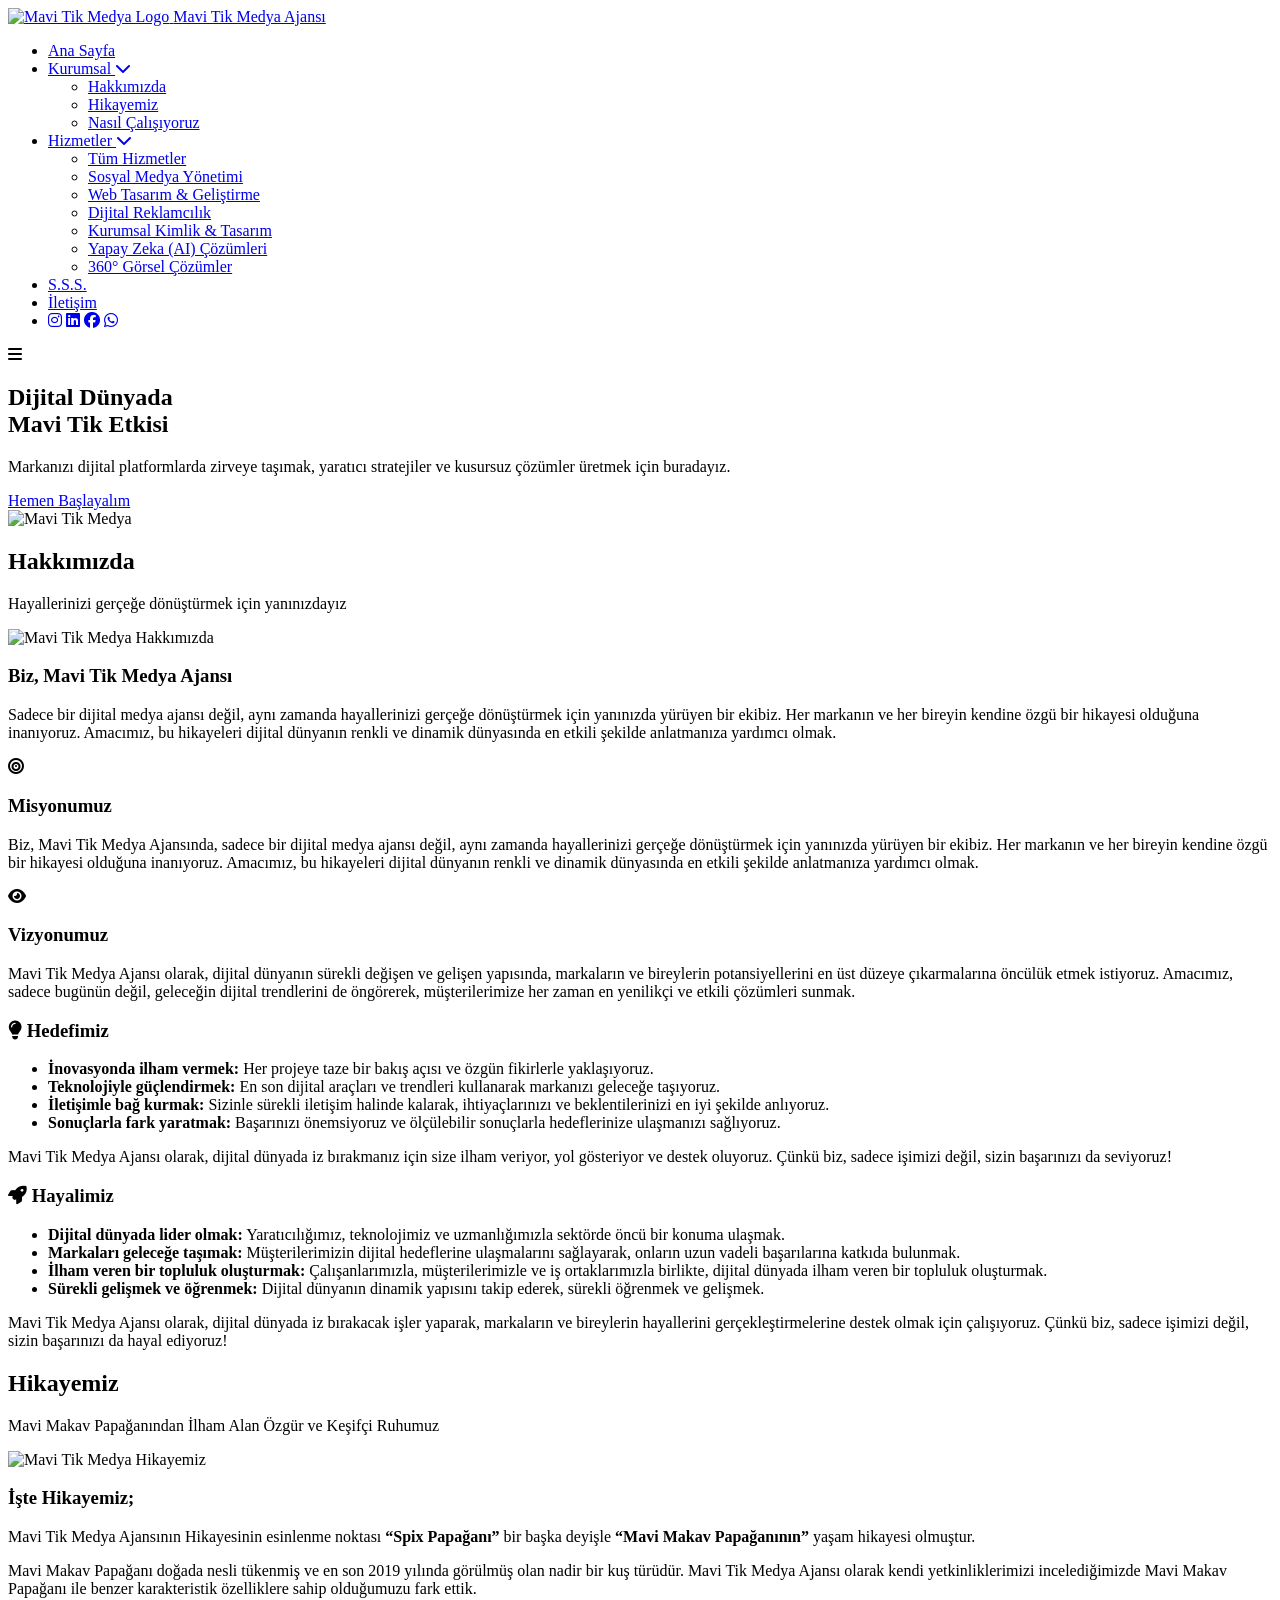
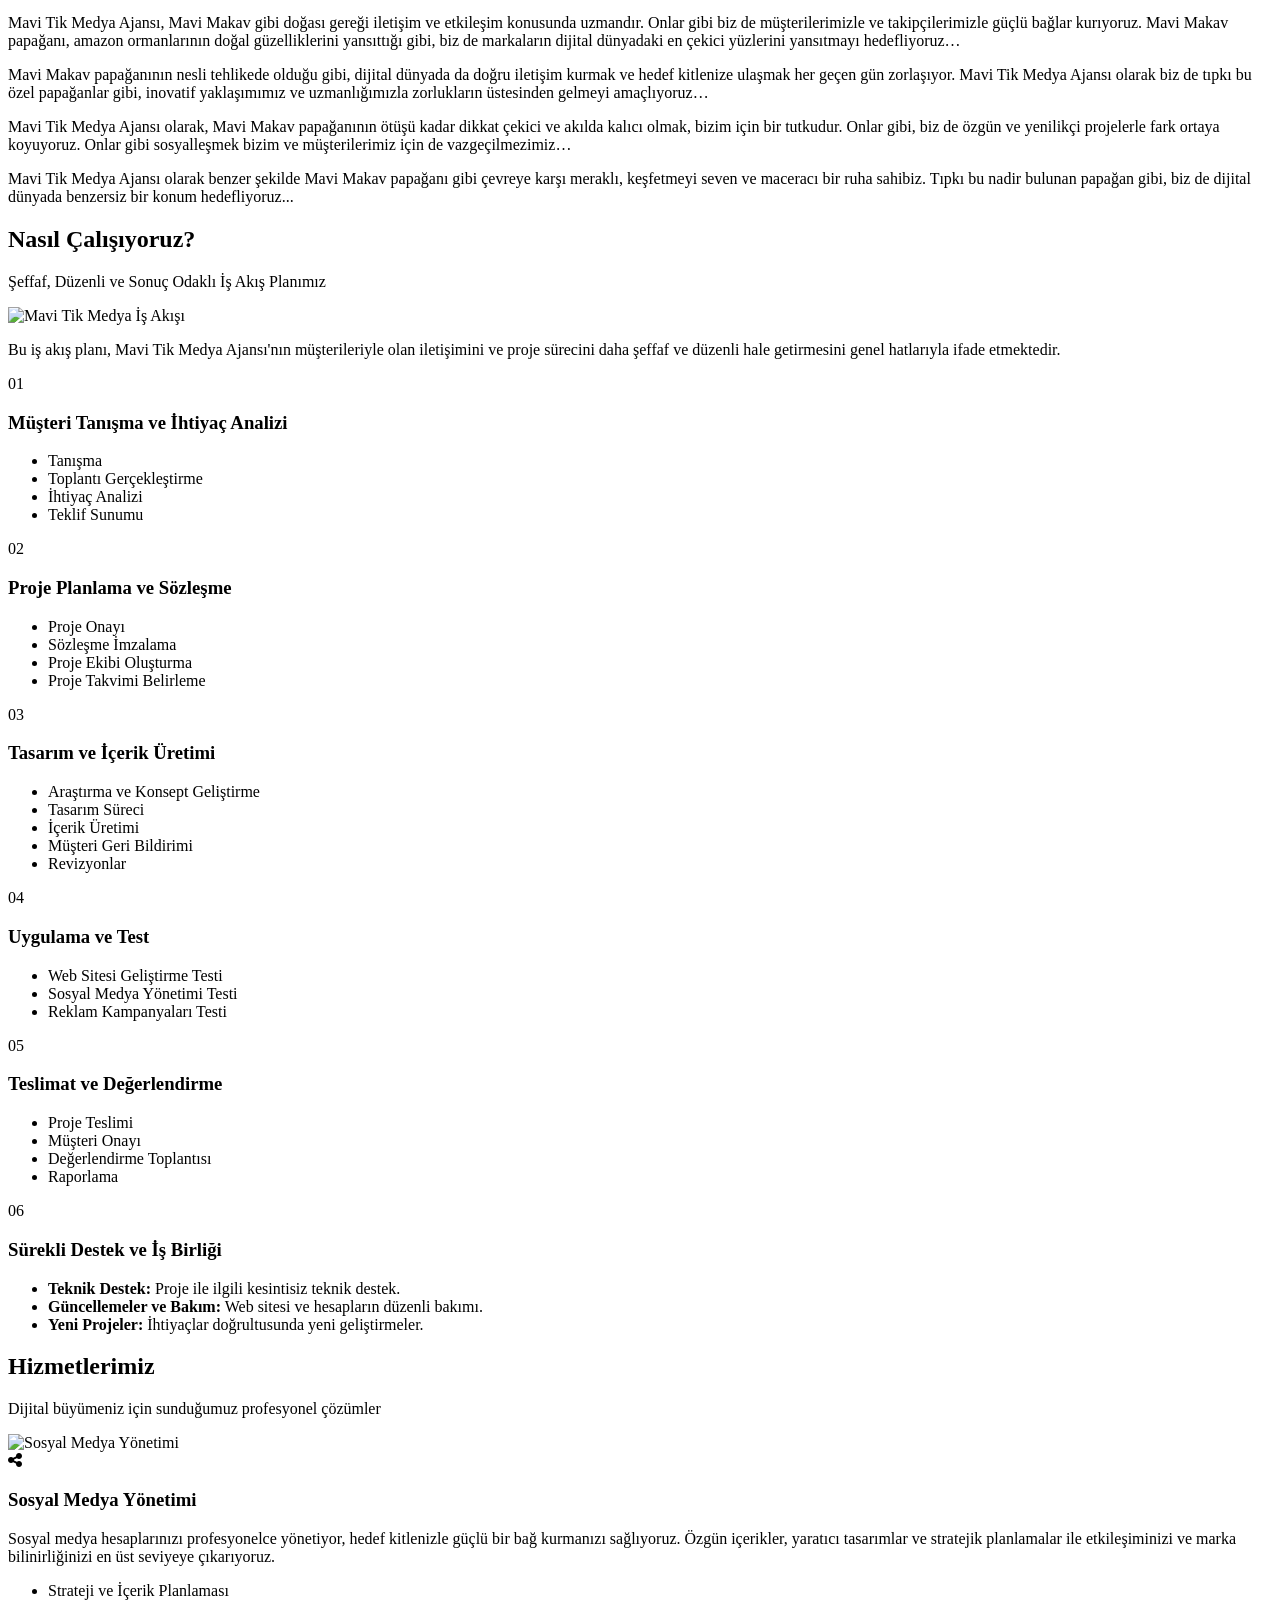
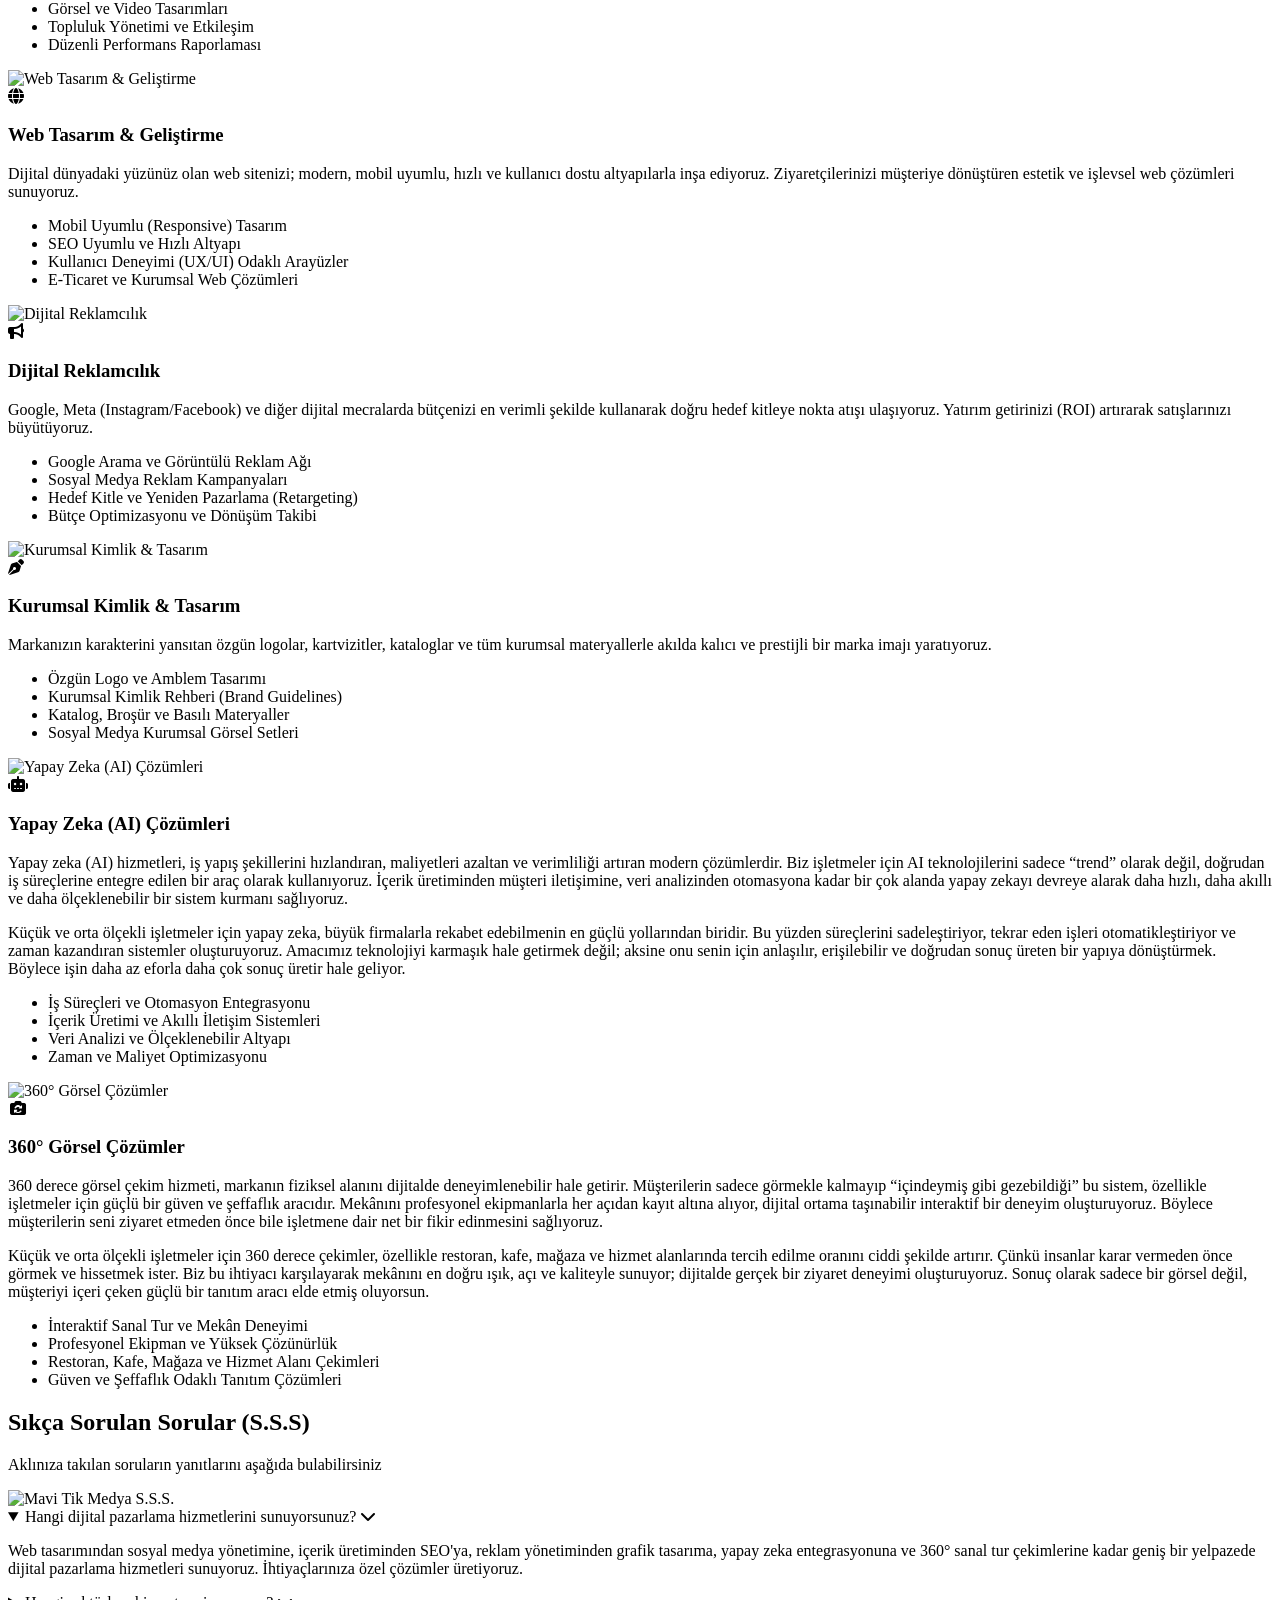
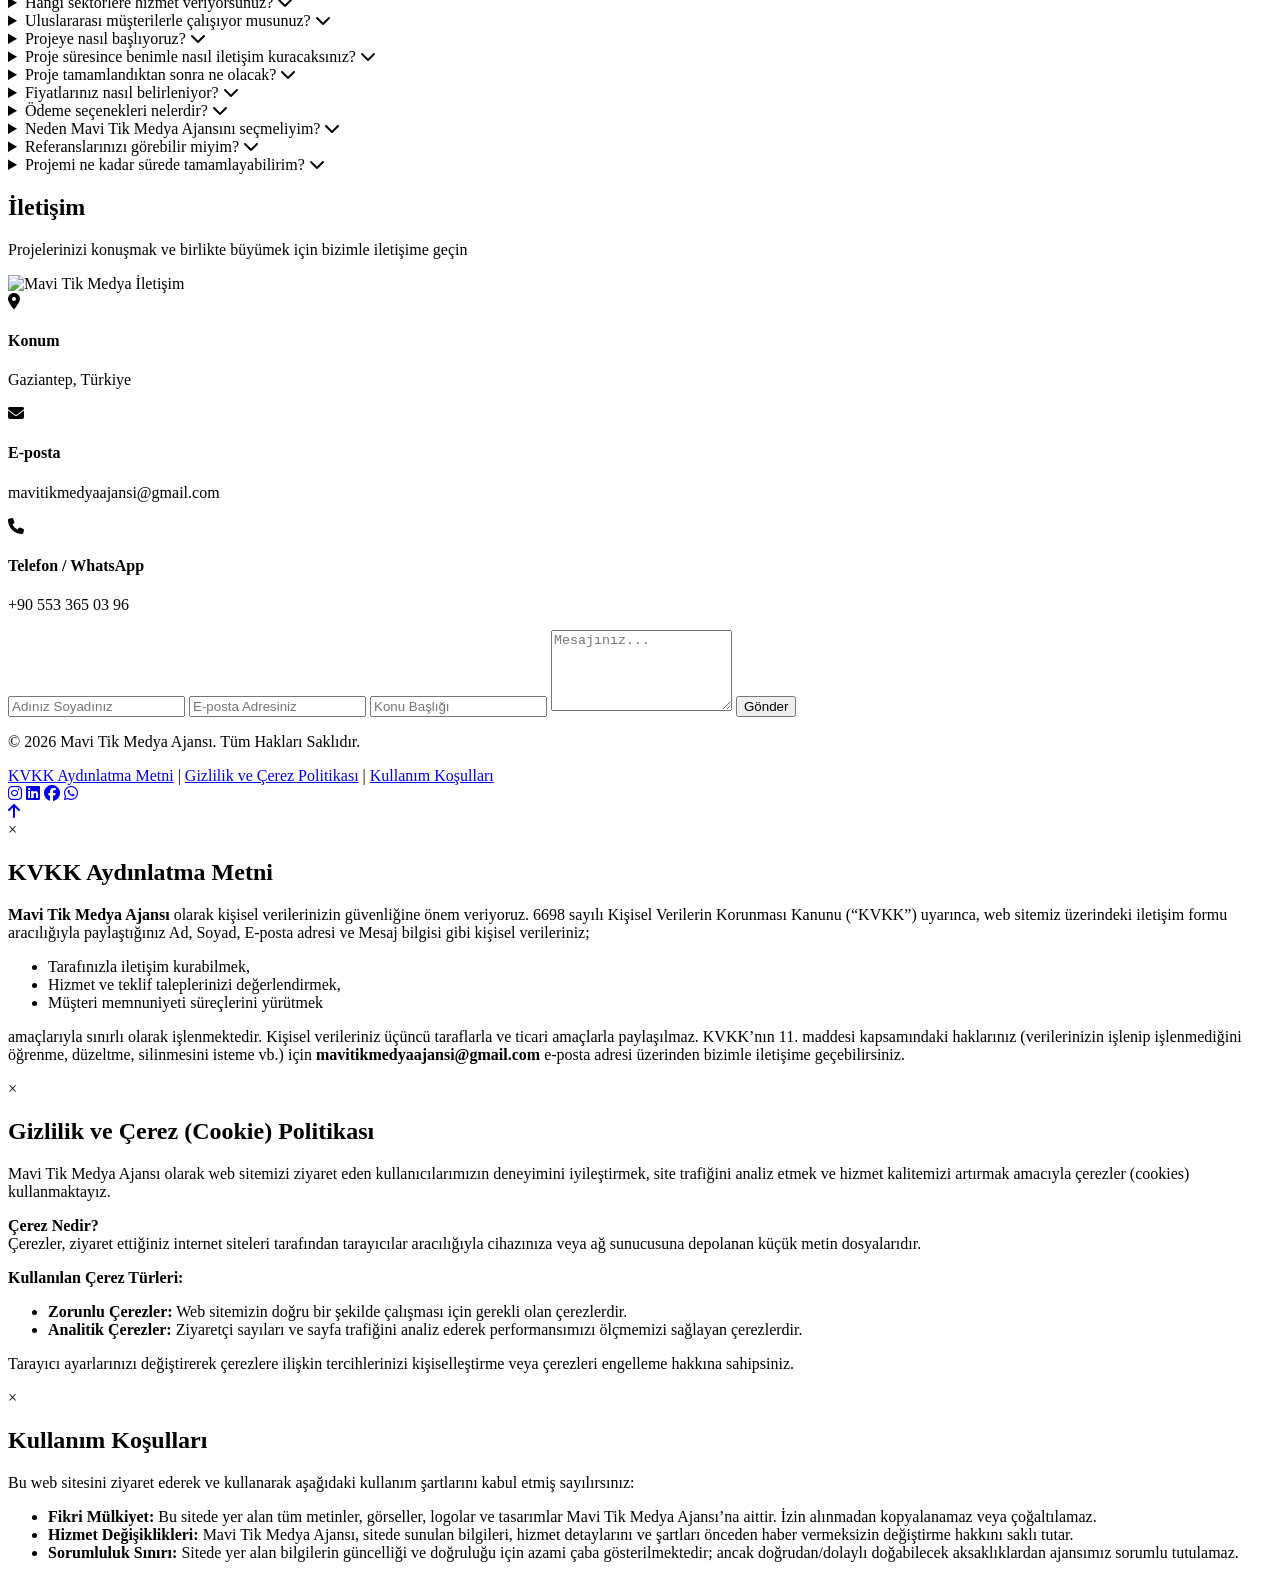
==== index.html @ 7e453a12 "Add files via upload" ====
<!DOCTYPE html>
<html lang="tr">
<head>
    <meta charset="UTF-8">
    <meta name="viewport" content="width=device-width, initial-scale=1.0">
    <title>Mavi Tik Medya | Dijital Medya Ajansı</title>
    <!-- Google Fonts -->
    <link href="https://fonts.googleapis.com/css2?family=Poppins:wght@300;400;500;600;700&display=swap" rel="stylesheet">
    <!-- FontAwesome Simgeleri -->
    <link rel="stylesheet" href="https://cdnjs.cloudflare.com/ajax/libs/font-awesome/6.4.0/css/all.min.css">
    <!-- CSS Dosyası -->
    <link rel="stylesheet" href="assets/css/style.css">
</head>
<body>

    <!-- Header / Navigasyon -->
    <header>
        <div class="container nav-container">
            <a href="#" class="logo">
                <img src="assets/images/logo.png" alt="Mavi Tik Medya Logo">
                <span class="logo-text">Mavi Tik Medya Ajansı</span>
            </a>
            <nav>
                <ul class="nav-links">
                    <li><a href="#anasayfa">Ana Sayfa</a></li>
                    
                    <!-- Kurumsal Açılır Menü (Dropdown) -->
                    <li class="dropdown">
                        <a href="#hakkimizda" class="dropdown-btn">Kurumsal <i class="fa-solid fa-chevron-down"></i></a>
                        <ul class="dropdown-menu">
                            <li><a href="#hakkimizda">Hakkımızda</a></li>
                            <li><a href="#hikayemiz">Hikayemiz</a></li>
                            <li><a href="#nasil-calisiyoruz">Nasıl Çalışıyoruz</a></li>
                        </ul>
                    </li>

                    <!-- Hizmetler Açılır Menü (Dropdown) -->
                    <li class="dropdown">
                        <a href="#hizmetler" class="dropdown-btn">Hizmetler <i class="fa-solid fa-chevron-down"></i></a>
                        <ul class="dropdown-menu">
                            <li><a href="#hizmetler">Tüm Hizmetler</a></li>
                            <li><a href="#sosyal-medya">Sosyal Medya Yönetimi</a></li>
                            <li><a href="#web-tasarim">Web Tasarım & Geliştirme</a></li>
                            <li><a href="#dijital-reklam">Dijital Reklamcılık</a></li>
                            <li><a href="#kurumsal-kimlik">Kurumsal Kimlik & Tasarım</a></li>
                            <li><a href="#yapay-zeka">Yapay Zeka (AI) Çözümleri</a></li>
                            <li><a href="#360-gorsel">360° Görsel Çözümler</a></li>
                        </ul>
                    </li>

                    <li><a href="#sss">S.S.S.</a></li>
                    <li><a href="#iletisim" class="btn-primary">İletişim</a></li>

                    <!-- Header Sosyal Medya İkonları -->
                    <li class="header-social-item">
                        <div class="header-social-links">
                            <a href="https://www.instagram.com/mavitikmedyaajansi/" target="_blank" rel="noopener noreferrer" aria-label="Instagram"><i class="fa-brands fa-instagram"></i></a>
                            <a href="https://www.instagram.com/mavitikmedyaajansi/" target="_blank" rel="noopener noreferrer" aria-label="LinkedIn"><i class="fa-brands fa-linkedin"></i></a>
                            <a href="https://www.instagram.com/mavitikmedyaajansi/" target="_blank" rel="noopener noreferrer" aria-label="Facebook"><i class="fa-brands fa-facebook"></i></a>
                            <a href="https://wa.me/905533650396" target="_blank" rel="noopener noreferrer" aria-label="WhatsApp"><i class="fa-brands fa-whatsapp"></i></a>
                        </div>
                    </li>
                </ul>
            </nav>
            <div class="menu-toggle">
                <i class="fa-solid fa-bars"></i>
            </div>
        </div>
    </header>

    <!-- Hero / Ana Bölüm -->
    <section id="anasayfa" class="hero">
        <div class="container hero-content">
            <div class="hero-text">
                <h1>Dijital Dünyada <br><span>Mavi Tik</span> Etkisi</h1>
                <p>Markanızı dijital platformlarda zirveye taşımak, yaratıcı stratejiler ve kusursuz çözümler üretmek için buradayız.</p>
                <a href="#iletisim" class="btn-primary">Hemen Başlayalım</a>
            </div>
            <div class="hero-image">
                <img src="assets/images/ana.png" alt="Mavi Tik Medya">
            </div>
        </div>
    </section>

    <!-- KURUMSAL: 1. HAKKIMIZDA -->
    <section id="hakkimizda" class="section-padding">
        <div class="container">
            <div class="section-title">
                <h2>Hakkımızda</h2>
                <p>Hayallerinizi gerçeğe dönüştürmek için yanınızdayız</p>
            </div>
            
            <div class="about-hero">
                <div class="about-hero-img">
                    <img src="assets/images/hakkimiz.png" alt="Mavi Tik Medya Hakkımızda">
                </div>
                <div class="about-hero-text">
                    <h3>Biz, Mavi Tik Medya Ajansı</h3>
                    <p>Sadece bir dijital medya ajansı değil, aynı zamanda hayallerinizi gerçeğe dönüştürmek için yanınızda yürüyen bir ekibiz. Her markanın ve her bireyin kendine özgü bir hikayesi olduğuna inanıyoruz. Amacımız, bu hikayeleri dijital dünyanın renkli ve dinamik dünyasında en etkili şekilde anlatmanıza yardımcı olmak.</p>
                </div>
            </div>

            <!-- Misyon & Vizyon -->
            <div class="grid-2-col margin-top-40">
                <div class="info-card">
                    <div class="icon-box"><i class="fa-solid fa-bullseye"></i></div>
                    <h3>Misyonumuz</h3>
                    <p>Biz, Mavi Tik Medya Ajansında, sadece bir dijital medya ajansı değil, aynı zamanda hayallerinizi gerçeğe dönüştürmek için yanınızda yürüyen bir ekibiz. Her markanın ve her bireyin kendine özgü bir hikayesi olduğuna inanıyoruz. Amacımız, bu hikayeleri dijital dünyanın renkli ve dinamik dünyasında en etkili şekilde anlatmanıza yardımcı olmak.</p>
                </div>
                <div class="info-card">
                    <div class="icon-box"><i class="fa-solid fa-eye"></i></div>
                    <h3>Vizyonumuz</h3>
                    <p>Mavi Tik Medya Ajansı olarak, dijital dünyanın sürekli değişen ve gelişen yapısında, markaların ve bireylerin potansiyellerini en üst düzeye çıkarmalarına öncülük etmek istiyoruz. Amacımız, sadece bugünün değil, geleceğin dijital trendlerini de öngörerek, müşterilerimize her zaman en yenilikçi ve etkili çözümleri sunmak.</p>
                </div>
            </div>

            <!-- Hedefimiz & Hayalimiz -->
            <div class="grid-2-col margin-top-30">
                <div class="list-card">
                    <h3><i class="fa-solid fa-lightbulb"></i> Hedefimiz</h3>
                    <ul>
                        <li><strong>İnovasyonda ilham vermek:</strong> Her projeye taze bir bakış açısı ve özgün fikirlerle yaklaşıyoruz.</li>
                        <li><strong>Teknolojiyle güçlendirmek:</strong> En son dijital araçları ve trendleri kullanarak markanızı geleceğe taşıyoruz.</li>
                        <li><strong>İletişimle bağ kurmak:</strong> Sizinle sürekli iletişim halinde kalarak, ihtiyaçlarınızı ve beklentilerinizi en iyi şekilde anlıyoruz.</li>
                        <li><strong>Sonuçlarla fark yaratmak:</strong> Başarınızı önemsiyoruz ve ölçülebilir sonuçlarla hedeflerinize ulaşmanızı sağlıyoruz.</li>
                    </ul>
                    <p class="card-footer-text">Mavi Tik Medya Ajansı olarak, dijital dünyada iz bırakmanız için size ilham veriyor, yol gösteriyor ve destek oluyoruz. Çünkü biz, sadece işimizi değil, sizin başarınızı da seviyoruz!</p>
                </div>

                <div class="list-card">
                    <h3><i class="fa-solid fa-rocket"></i> Hayalimiz</h3>
                    <ul>
                        <li><strong>Dijital dünyada lider olmak:</strong> Yaratıcılığımız, teknolojimiz ve uzmanlığımızla sektörde öncü bir konuma ulaşmak.</li>
                        <li><strong>Markaları geleceğe taşımak:</strong> Müşterilerimizin dijital hedeflerine ulaşmalarını sağlayarak, onların uzun vadeli başarılarına katkıda bulunmak.</li>
                        <li><strong>İlham veren bir topluluk oluşturmak:</strong> Çalışanlarımızla, müşterilerimizle ve iş ortaklarımızla birlikte, dijital dünyada ilham veren bir topluluk oluşturmak.</li>
                        <li><strong>Sürekli gelişmek ve öğrenmek:</strong> Dijital dünyanın dinamik yapısını takip ederek, sürekli öğrenmek ve gelişmek.</li>
                    </ul>
                    <p class="card-footer-text">Mavi Tik Medya Ajansı olarak, dijital dünyada iz bırakacak işler yaparak, markaların ve bireylerin hayallerini gerçekleştirmelerine destek olmak için çalışıyoruz. Çünkü biz, sadece işimizi değil, sizin başarınızı da hayal ediyoruz!</p>
                </div>
            </div>
        </div>
    </section>

    <!-- KURUMSAL: 2. HİKAYEMİZ -->
    <section id="hikayemiz" class="section-padding bg-light">
        <div class="container">
            <div class="section-title">
                <h2>Hikayemiz</h2>
                <p>Mavi Makav Papağanından İlham Alan Özgür ve Keşifçi Ruhumuz</p>
            </div>
            
            <div class="story-wrapper">
                <div class="story-image">
                    <img src="assets/images/hikayemiz.png" alt="Mavi Tik Medya Hikayemiz">
                </div>
                <div class="story-content">
                    <h3>İşte Hikayemiz;</h3>
                    <p>Mavi Tik Medya Ajansının Hikayesinin esinlenme noktası <strong>“Spix Papağanı”</strong> bir başka deyişle <strong>“Mavi Makav Papağanının”</strong> yaşam hikayesi olmuştur.</p>
                    <p>Mavi Makav Papağanı doğada nesli tükenmiş ve en son 2019 yılında görülmüş olan nadir bir kuş türüdür. Mavi Tik Medya Ajansı olarak kendi yetkinliklerimizi incelediğimizde Mavi Makav Papağanı ile benzer karakteristik özelliklere sahip olduğumuzu fark ettik.</p>
                    <p>Mavi Tik Medya Ajansı, Mavi Makav gibi doğası gereği iletişim ve etkileşim konusunda uzmandır. Onlar gibi biz de müşterilerimizle ve takipçilerimizle güçlü bağlar kurıyoruz. Mavi Makav papağanı, amazon ormanlarının doğal güzelliklerini yansıttığı gibi, biz de markaların dijital dünyadaki en çekici yüzlerini yansıtmayı hedefliyoruz…</p>
                    <p>Mavi Makav papağanının nesli tehlikede olduğu gibi, dijital dünyada da doğru iletişim kurmak ve hedef kitlenize ulaşmak her geçen gün zorlaşıyor. Mavi Tik Medya Ajansı olarak biz de tıpkı bu özel papağanlar gibi, inovatif yaklaşımımız ve uzmanlığımızla zorlukların üstesinden gelmeyi amaçlıyoruz…</p>
                    <p>Mavi Tik Medya Ajansı olarak, Mavi Makav papağanının ötüşü kadar dikkat çekici ve akılda kalıcı olmak, bizim için bir tutkudur. Onlar gibi, biz de özgün ve yenilikçi projelerle fark ortaya koyuyoruz. Onlar gibi sosyalleşmek bizim ve müşterilerimiz için de vazgeçilmezimiz…</p>
                    <p>Mavi Tik Medya Ajansı olarak benzer şekilde Mavi Makav papağanı gibi çevreye karşı meraklı, keşfetmeyi seven ve maceracı bir ruha sahibiz. Tıpkı bu nadir bulunan papağan gibi, biz de dijital dünyada benzersiz bir konum hedefliyoruz...</p>
                </div>
            </div>
        </div>
    </section>

    <!-- KURUMSAL: 3. NASIL ÇALIŞIYORUZ -->
    <section id="nasil-calisiyoruz" class="section-padding">
        <div class="container">
            <div class="section-title">
                <h2>Nasıl Çalışıyoruz?</h2>
                <p>Şeffaf, Düzenli ve Sonuç Odaklı İş Akış Planımız</p>
            </div>

            <div class="workflow-intro">
                <div class="workflow-img">
                    <img src="assets/images/nasıl çalışıyoruz.png" alt="Mavi Tik Medya İş Akışı">
                </div>
                <div class="workflow-desc">
                    <p>Bu iş akış planı, Mavi Tik Medya Ajansı'nın müşterileriyle olan iletişimini ve proje sürecini daha şeffaf ve düzenli hale getirmesini genel hatlarıyla ifade etmektedir.</p>
                </div>
            </div>

            <!-- 6 Adımlı İş Akışı -->
            <div class="workflow-grid margin-top-40">
                <div class="step-card">
                    <div class="step-number">01</div>
                    <h3>Müşteri Tanışma ve İhtiyaç Analizi</h3>
                    <ul>
                        <li>Tanışma</li>
                        <li>Toplantı Gerçekleştirme</li>
                        <li>İhtiyaç Analizi</li>
                        <li>Teklif Sunumu</li>
                    </ul>
                </div>

                <div class="step-card">
                    <div class="step-number">02</div>
                    <h3>Proje Planlama ve Sözleşme</h3>
                    <ul>
                        <li>Proje Onayı</li>
                        <li>Sözleşme İmzalama</li>
                        <li>Proje Ekibi Oluşturma</li>
                        <li>Proje Takvimi Belirleme</li>
                    </ul>
                </div>

                <div class="step-card">
                    <div class="step-number">03</div>
                    <h3>Tasarım ve İçerik Üretimi</h3>
                    <ul>
                        <li>Araştırma ve Konsept Geliştirme</li>
                        <li>Tasarım Süreci</li>
                        <li>İçerik Üretimi</li>
                        <li>Müşteri Geri Bildirimi</li>
                        <li>Revizyonlar</li>
                    </ul>
                </div>

                <div class="step-card">
                    <div class="step-number">04</div>
                    <h3>Uygulama ve Test</h3>
                    <ul>
                        <li>Web Sitesi Geliştirme Testi</li>
                        <li>Sosyal Medya Yönetimi Testi</li>
                        <li>Reklam Kampanyaları Testi</li>
                    </ul>
                </div>

                <div class="step-card">
                    <div class="step-number">05</div>
                    <h3>Teslimat ve Değerlendirme</h3>
                    <ul>
                        <li>Proje Teslimi</li>
                        <li>Müşteri Onayı</li>
                        <li>Değerlendirme Toplantısı</li>
                        <li>Raporlama</li>
                    </ul>
                </div>

                <div class="step-card">
                    <div class="step-number">06</div>
                    <h3>Sürekli Destek ve İş Birliği</h3>
                    <ul>
                        <li><strong>Teknik Destek:</strong> Proje ile ilgili kesintisiz teknik destek.</li>
                        <li><strong>Güncellemeler ve Bakım:</strong> Web sitesi ve hesapların düzenli bakımı.</li>
                        <li><strong>Yeni Projeler:</strong> İhtiyaçlar doğrultusunda yeni geliştirmeler.</li>
                    </ul>
                </div>
            </div>
        </div>
    </section>

    <!-- HİZMETLER BÖLÜMÜ -->
    <section id="hizmetler" class="section-padding bg-light">
        <div class="container">
            <div class="section-title">
                <h2>Hizmetlerimiz</h2>
                <p>Dijital büyümeniz için sunduğumuz profesyonel çözümler</p>
            </div>
            
            <div class="services-list-wrapper">
                <!-- 1. Sosyal Medya Yönetimi -->
                <div id="sosyal-medya" class="service-detail-card">
                    <div class="service-img">
                        <img src="assets/images/Sosyal.png" alt="Sosyal Medya Yönetimi">
                    </div>
                    <div class="service-info">
                        <div class="service-icon-title">
                            <i class="fa-solid fa-share-nodes"></i>
                            <h3>Sosyal Medya Yönetimi</h3>
                        </div>
                        <p>Sosyal medya hesaplarınızı profesyonelce yönetiyor, hedef kitlenizle güçlü bir bağ kurmanızı sağlıyoruz. Özgün içerikler, yaratıcı tasarımlar ve stratejik planlamalar ile etkileşiminizi ve marka bilinirliğinizi en üst seviyeye çıkarıyoruz.</p>
                        <ul>
                            <li>Strateji ve İçerik Planlaması</li>
                            <li>Görsel ve Video Tasarımları</li>
                            <li>Topluluk Yönetimi ve Etkileşim</li>
                            <li>Düzenli Performans Raporlaması</li>
                        </ul>
                    </div>
                </div>

                <!-- 2. Web Tasarım & Geliştirme -->
                <div id="web-tasarim" class="service-detail-card">
                    <div class="service-img">
                        <img src="assets/images/web.png" alt="Web Tasarım & Geliştirme">
                    </div>
                    <div class="service-info">
                        <div class="service-icon-title">
                            <i class="fa-solid fa-globe"></i>
                            <h3>Web Tasarım & Geliştirme</h3>
                        </div>
                        <p>Dijital dünyadaki yüzünüz olan web sitenizi; modern, mobil uyumlu, hızlı ve kullanıcı dostu altyapılarla inşa ediyoruz. Ziyaretçilerinizi müşteriye dönüştüren estetik ve işlevsel web çözümleri sunuyoruz.</p>
                        <ul>
                            <li>Mobil Uyumlu (Responsive) Tasarım</li>
                            <li>SEO Uyumlu ve Hızlı Altyapı</li>
                            <li>Kullanıcı Deneyimi (UX/UI) Odaklı Arayüzler</li>
                            <li>E-Ticaret ve Kurumsal Web Çözümleri</li>
                        </ul>
                    </div>
                </div>

                <!-- 3. Dijital Reklamcılık -->
                <div id="dijital-reklam" class="service-detail-card">
                    <div class="service-img">
                        <img src="assets/images/meta.png" alt="Dijital Reklamcılık">
                    </div>
                    <div class="service-info">
                        <div class="service-icon-title">
                            <i class="fa-solid fa-bullhorn"></i>
                            <h3>Dijital Reklamcılık</h3>
                        </div>
                        <p>Google, Meta (Instagram/Facebook) ve diğer dijital mecralarda bütçenizi en verimli şekilde kullanarak doğru hedef kitleye nokta atışı ulaşıyoruz. Yatırım getirinizi (ROI) artırarak satışlarınızı büyütüyoruz.</p>
                        <ul>
                            <li>Google Arama ve Görüntülü Reklam Ağı</li>
                            <li>Sosyal Medya Reklam Kampanyaları</li>
                            <li>Hedef Kitle ve Yeniden Pazarlama (Retargeting)</li>
                            <li>Bütçe Optimizasyonu ve Dönüşüm Takibi</li>
                        </ul>
                    </div>
                </div>

                <!-- 4. Kurumsal Kimlik & Tasarım -->
                <div id="kurumsal-kimlik" class="service-detail-card">
                    <div class="service-img">
                        <img src="assets/images/kurumsalkim.png" alt="Kurumsal Kimlik & Tasarım">
                    </div>
                    <div class="service-info">
                        <div class="service-icon-title">
                            <i class="fa-solid fa-pen-nib"></i>
                            <h3>Kurumsal Kimlik & Tasarım</h3>
                        </div>
                        <p>Markanızın karakterini yansıtan özgün logolar, kartvizitler, kataloglar ve tüm kurumsal materyallerle akılda kalıcı ve prestijli bir marka imajı yaratıyoruz.</p>
                        <ul>
                            <li>Özgün Logo ve Amblem Tasarımı</li>
                            <li>Kurumsal Kimlik Rehberi (Brand Guidelines)</li>
                            <li>Katalog, Broşür ve Basılı Materyaller</li>
                            <li>Sosyal Medya Kurumsal Görsel Setleri</li>
                        </ul>
                    </div>
                </div>

                <!-- 5. Yapay Zeka (AI) Çözümleri -->
                <div id="yapay-zeka" class="service-detail-card">
                    <div class="service-img">
                        <img src="assets/images/Ai.png" alt="Yapay Zeka (AI) Çözümleri">
                    </div>
                    <div class="service-info">
                        <div class="service-icon-title">
                            <i class="fa-solid fa-robot"></i>
                            <h3>Yapay Zeka (AI) Çözümleri</h3>
                        </div>
                        <p>Yapay zeka (AI) hizmetleri, iş yapış şekillerini hızlandıran, maliyetleri azaltan ve verimliliği artıran modern çözümlerdir. Biz işletmeler için AI teknolojilerini sadece “trend” olarak değil, doğrudan iş süreçlerine entegre edilen bir araç olarak kullanıyoruz. İçerik üretiminden müşteri iletişimine, veri analizinden otomasyona kadar bir çok alanda yapay zekayı devreye alarak daha hızlı, daha akıllı ve daha ölçeklenebilir bir sistem kurmanı sağlıyoruz.</p>
                        <p>Küçük ve orta ölçekli işletmeler için yapay zeka, büyük firmalarla rekabet edebilmenin en güçlü yollarından biridir. Bu yüzden süreçlerini sadeleştiriyor, tekrar eden işleri otomatikleştiriyor ve zaman kazandıran sistemler oluşturuyoruz. Amacımız teknolojiyi karmaşık hale getirmek değil; aksine onu senin için anlaşılır, erişilebilir ve doğrudan sonuç üreten bir yapıya dönüştürmek. Böylece işin daha az eforla daha çok sonuç üretir hale geliyor.</p>
                        <ul>
                            <li>İş Süreçleri ve Otomasyon Entegrasyonu</li>
                            <li>İçerik Üretimi ve Akıllı İletişim Sistemleri</li>
                            <li>Veri Analizi ve Ölçeklenebilir Altyapı</li>
                            <li>Zaman ve Maliyet Optimizasyonu</li>
                        </ul>
                    </div>
                </div>

                <!-- 6. 360° Görsel Çözümler -->
                <div id="360-gorsel" class="service-detail-card">
                    <div class="service-img">
                        <img src="assets/images/360.png" alt="360° Görsel Çözümler">
                    </div>
                    <div class="service-info">
                        <div class="service-icon-title">
                            <i class="fa-solid fa-camera-rotate"></i>
                            <h3>360° Görsel Çözümler</h3>
                        </div>
                        <p>360 derece görsel çekim hizmeti, markanın fiziksel alanını dijitalde deneyimlenebilir hale getirir. Müşterilerin sadece görmekle kalmayıp “içindeymiş gibi gezebildiği” bu sistem, özellikle işletmeler için güçlü bir güven ve şeffaflık aracıdır. Mekânını profesyonel ekipmanlarla her açıdan kayıt altına alıyor, dijital ortama taşınabilir interaktif bir deneyim oluşturuyoruz. Böylece müşterilerin seni ziyaret etmeden önce bile işletmene dair net bir fikir edinmesini sağlıyoruz.</p>
                        <p>Küçük ve orta ölçekli işletmeler için 360 derece çekimler, özellikle restoran, kafe, mağaza ve hizmet alanlarında tercih edilme oranını ciddi şekilde artırır. Çünkü insanlar karar vermeden önce görmek ve hissetmek ister. Biz bu ihtiyacı karşılayarak mekânını en doğru ışık, açı ve kaliteyle sunuyor; dijitalde gerçek bir ziyaret deneyimi oluşturuyoruz. Sonuç olarak sadece bir görsel değil, müşteriyi içeri çeken güçlü bir tanıtım aracı elde etmiş oluyorsun.</p>
                        <ul>
                            <li>İnteraktif Sanal Tur ve Mekân Deneyimi</li>
                            <li>Profesyonel Ekipman ve Yüksek Çözünürlük</li>
                            <li>Restoran, Kafe, Mağaza ve Hizmet Alanı Çekimleri</li>
                            <li>Güven ve Şeffaflık Odaklı Tanıtım Çözümleri</li>
                        </ul>
                    </div>
                </div>

            </div>
        </div>
    </section>

    <!-- S.S.S. (Sıkça Sorulan Sorular) Bölümü -->
    <section id="sss" class="section-padding bg-light">
        <div class="container">
            <div class="section-title">
                <h2>Sıkça Sorulan Sorular (S.S.S)</h2>
                <p>Aklınıza takılan soruların yanıtlarını aşağıda bulabilirsiniz</p>
            </div>
            
            <div class="faq-wrapper">
                <!-- Sol Taraf: Görsel -->
                <div class="faq-image">
                    <img src="assets/images/sss.png" alt="Mavi Tik Medya S.S.S.">
                </div>

                <!-- Sağ Taraf: Sorular & Cevaplar -->
                <div class="faq-accordion">
                    
                    <details class="faq-item" open>
                        <summary class="faq-question">
                            <span>Hangi dijital pazarlama hizmetlerini sunuyorsunuz?</span>
                            <i class="fa-solid fa-chevron-down"></i>
                        </summary>
                        <div class="faq-answer">
                            <p>Web tasarımından sosyal medya yönetimine, içerik üretiminden SEO'ya, reklam yönetiminden grafik tasarıma, yapay zeka entegrasyonuna ve 360° sanal tur çekimlerine kadar geniş bir yelpazede dijital pazarlama hizmetleri sunuyoruz. İhtiyaçlarınıza özel çözümler üretiyoruz.</p>
                        </div>
                    </details>

                    <details class="faq-item">
                        <summary class="faq-question">
                            <span>Hangi sektörlere hizmet veriyorsunuz?</span>
                            <i class="fa-solid fa-chevron-down"></i>
                        </summary>
                        <div class="faq-answer">
                            <p>Sektör sınırlamamız yok! Her sektörden işletmeye ve bireye dijital pazarlama çözümleri sunuyoruz.</p>
                        </div>
                    </details>

                    <details class="faq-item">
                        <summary class="faq-question">
                            <span>Uluslararası müşterilerle çalışıyor musunuz?</span>
                            <i class="fa-solid fa-chevron-down"></i>
                        </summary>
                        <div class="faq-answer">
                            <p>Evet, uluslararası müşterilerle de çalışıyoruz. Farklı dillerde ve kültürlerde dijital pazarlama stratejileri geliştirebiliyoruz.</p>
                        </div>
                    </details>

                    <details class="faq-item">
                        <summary class="faq-question">
                            <span>Projeye nasıl başlıyoruz?</span>
                            <i class="fa-solid fa-chevron-down"></i>
                        </summary>
                        <div class="faq-answer">
                            <p>Öncelikle ihtiyaçlarınızı ve hedeflerinizi anlamak için sizinle bir araya geliyoruz. Ardından size özel bir strateji geliştiriyor ve proje takvimini oluşturuyoruz.</p>
                        </div>
                    </details>

                    <details class="faq-item">
                        <summary class="faq-question">
                            <span>Proje süresince benimle nasıl iletişim kuracaksınız?</span>
                            <i class="fa-solid fa-chevron-down"></i>
                        </summary>
                        <div class="faq-answer">
                            <p>Proje boyunca düzenli olarak sizinle iletişim halinde olacağız. E-posta, telefon veya video konferans yoluyla güncellemeler paylaşacak ve geri bildirimlerinizi alacağız.</p>
                        </div>
                    </details>

                    <details class="faq-item">
                        <summary class="faq-question">
                            <span>Proje tamamlandıktan sonra ne olacak?</span>
                            <i class="fa-solid fa-chevron-down"></i>
                        </summary>
                        <div class="faq-answer">
                            <p>Proje tesliminden sonra da size destek olmaya devam edeceğiz. Web sitenizin veya sosyal medya hesaplarınızın bakımını yapacak, performansını izleyecek ve size raporlar sunacağız.</p>
                        </div>
                    </details>

                    <details class="faq-item">
                        <summary class="faq-question">
                            <span>Fiyatlarınız nasıl belirleniyor?</span>
                            <i class="fa-solid fa-chevron-down"></i>
                        </summary>
                        <div class="faq-answer">
                            <p>Fiyatlarımız, projenin kapsamına, süresine ve kullanılan kaynaklara göre değişiyor. Size özel bir fiyat teklifi sunmak için ihtiyaçlarınızı detaylı olarak görüşüyoruz.</p>
                        </div>
                    </details>

                    <details class="faq-item">
                        <summary class="faq-question">
                            <span>Ödeme seçenekleri nelerdir?</span>
                            <i class="fa-solid fa-chevron-down"></i>
                        </summary>
                        <div class="faq-answer">
                            <p>Kredi kartı, banka havalesi veya diğer online ödeme yöntemlerini kullanabilirsiniz.</p>
                        </div>
                    </details>

                    <details class="faq-item">
                        <summary class="faq-question">
                            <span>Neden Mavi Tik Medya Ajansını seçmeliyim?</span>
                            <i class="fa-solid fa-chevron-down"></i>
                        </summary>
                        <div class="faq-answer">
                            <p>Çünkü biz, deneyimli, inovatif, sonuç odaklı ve müşteri memnuniyetine önem veren bir ekibiz. Sizin başarınız için çalışıyoruz!</p>
                        </div>
                    </details>

                    <details class="faq-item">
                        <summary class="faq-question">
                            <span>Referanslarınızı görebilir miyim?</span>
                            <i class="fa-solid fa-chevron-down"></i>
                        </summary>
                        <div class="faq-answer">
                            <p>Elbette, daha önceki projelerimizden örnekleri ve müşteri referanslarımızı web sitemizde görebilirsiniz.</p>
                        </div>
                    </details>

                    <details class="faq-item">
                        <summary class="faq-question">
                            <span>Projemi ne kadar sürede tamamlayabilirim?</span>
                            <i class="fa-solid fa-chevron-down"></i>
                        </summary>
                        <div class="faq-answer">
                            <p>Projenin karmaşıklığına ve kapsamına göre değişmekle birlikte, genellikle birkaç hafta içinde tamamlayabiliyoruz.</p>
                        </div>
                    </details>

                </div>
            </div>
        </div>
    </section>

    <!-- İletişim Bölümü -->
    <section id="iletisim" class="section-padding">
        <div class="container">
            <div class="section-title">
                <h2>İletişim</h2>
                <p>Projelerinizi konuşmak ve birlikte büyümek için bizimle iletişime geçin</p>
            </div>
            <div class="contact-wrapper">
                
                <!-- İletişim Bilgileri -->
                <div class="contact-info">
                    <div class="contact-image">
                        <img src="assets/images/bize.png" alt="Mavi Tik Medya İletişim">
                    </div>

                    <div class="info-item">
                        <i class="fa-solid fa-location-dot"></i>
                        <div>
                            <h4>Konum</h4>
                            <p>Gaziantep, Türkiye</p>
                        </div>
                    </div>
                    <div class="info-item">
                        <i class="fa-solid fa-envelope"></i>
                        <div>
                            <h4>E-posta</h4>
                            <p>mavitikmedyaajansi@gmail.com</p>
                        </div>
                    </div>
                    <div class="info-item">
                        <i class="fa-solid fa-phone"></i>
                        <div>
                            <h4>Telefon / WhatsApp</h4>
                            <p>+90 553 365 03 96</p>
                        </div>
                    </div>
                </div>

                <!-- İletişim Formu -->
                <form action="https://formsubmit.co/mavitikmedyaajansi@gmail.com" method="POST" class="contact-form">
                    <input type="hidden" name="_subject" value="Mavi Tik Medya - Yeni Web Sitesi Mesajı!">
                    <input type="hidden" name="_captcha" value="false">
                    
                    <input type="text" name="name" placeholder="Adınız Soyadınız" required>
                    <input type="email" name="email" placeholder="E-posta Adresiniz" required>
                    <input type="text" name="subject" placeholder="Konu Başlığı">
                    <textarea name="message" rows="5" placeholder="Mesajınız..." required></textarea>
                    
                    <button type="submit" class="btn-primary">Gönder</button>
                </form>

            </div>
        </div>
    </section>

    <!-- Footer / Alt Bilgi -->
    <footer class="site-footer">
        <div class="container footer-content">
            <p>&copy; 2026 Mavi Tik Medya Ajansı. Tüm Hakları Saklıdır.</p>
            
            <!-- Yasal Zorunluluk Linkleri -->
            <div class="legal-links">
                <a href="javascript:void(0)" onclick="openModal('kvkkModal')">KVKK Aydınlatma Metni</a> | 
                <a href="javascript:void(0)" onclick="openModal('cerezModal')">Gizlilik ve Çerez Politikası</a> | 
                <a href="javascript:void(0)" onclick="openModal('kullanimModal')">Kullanım Koşulları</a>
            </div>

            <div class="social-links">
                <a href="https://www.instagram.com/mavitikmedyaajansi/" target="_blank" rel="noopener noreferrer" aria-label="Instagram"><i class="fa-brands fa-instagram"></i></a>
                <a href="https://www.instagram.com/mavitikmedyaajansi/" target="_blank" rel="noopener noreferrer" aria-label="LinkedIn"><i class="fa-brands fa-linkedin"></i></a>
                <a href="https://www.instagram.com/mavitikmedyaajansi/" target="_blank" rel="noopener noreferrer" aria-label="Facebook"><i class="fa-brands fa-facebook"></i></a>
                <a href="https://wa.me/905533650396" target="_blank" rel="noopener noreferrer" aria-label="WhatsApp"><i class="fa-brands fa-whatsapp"></i></a>
            </div>
        </div>
    </footer>

    <!-- Sayfa Başına Dön Butonu -->
    <a href="#" id="scrollTopBtn" class="scroll-top-btn" aria-label="Yukarı Çık">
        <i class="fa-solid fa-arrow-up"></i>
    </a>

    <!-- YASAL ZORUNLULUK MODAL (AÇILIR PENCERE) BÖLÜMÜ -->

    <!-- 1. KVKK Aydınlatma Metni Modal -->
    <div id="kvkkModal" class="modal">
        <div class="modal-content">
            <span class="close-modal" onclick="closeModal('kvkkModal')">&times;</span>
            <h2>KVKK Aydınlatma Metni</h2>
            <div class="modal-body">
                <p><strong>Mavi Tik Medya Ajansı</strong> olarak kişisel verilerinizin güvenliğine önem veriyoruz. 6698 sayılı Kişisel Verilerin Korunması Kanunu (“KVKK”) uyarınca, web sitemiz üzerindeki iletişim formu aracılığıyla paylaştığınız Ad, Soyad, E-posta adresi ve Mesaj bilgisi gibi kişisel verileriniz;</p>
                <ul>
                    <li>Tarafınızla iletişim kurabilmek,</li>
                    <li>Hizmet ve teklif taleplerinizi değerlendirmek,</li>
                    <li>Müşteri memnuniyeti süreçlerini yürütmek</li>
                </ul>
                <p>amaçlarıyla sınırlı olarak işlenmektedir. Kişisel verileriniz üçüncü taraflarla ve ticari amaçlarla paylaşılmaz. KVKK’nın 11. maddesi kapsamındaki haklarınız (verilerinizin işlenip işlenmediğini öğrenme, düzeltme, silinmesini isteme vb.) için <strong>mavitikmedyaajansi@gmail.com</strong> e-posta adresi üzerinden bizimle iletişime geçebilirsiniz.</p>
            </div>
        </div>
    </div>

    <!-- 2. Gizlilik ve Çerez Politikası Modal -->
    <div id="cerezModal" class="modal">
        <div class="modal-content">
            <span class="close-modal" onclick="closeModal('cerezModal')">&times;</span>
            <h2>Gizlilik ve Çerez (Cookie) Politikası</h2>
            <div class="modal-body">
                <p>Mavi Tik Medya Ajansı olarak web sitemizi ziyaret eden kullanıcılarımızın deneyimini iyileştirmek, site trafiğini analiz etmek ve hizmet kalitemizi artırmak amacıyla çerezler (cookies) kullanmaktayız.</p>
                <p><strong>Çerez Nedir?</strong><br>Çerezler, ziyaret ettiğiniz internet siteleri tarafından tarayıcılar aracılığıyla cihazınıza veya ağ sunucusuna depolanan küçük metin dosyalarıdır.</p>
                <p><strong>Kullanılan Çerez Türleri:</strong></p>
                <ul>
                    <li><strong>Zorunlu Çerezler:</strong> Web sitemizin doğru bir şekilde çalışması için gerekli olan çerezlerdir.</li>
                    <li><strong>Analitik Çerezler:</strong> Ziyaretçi sayıları ve sayfa trafiğini analiz ederek performansımızı ölçmemizi sağlayan çerezlerdir.</li>
                </ul>
                <p>Tarayıcı ayarlarınızı değiştirerek çerezlere ilişkin tercihlerinizi kişiselleştirme veya çerezleri engelleme hakkına sahipsiniz.</p>
            </div>
        </div>
    </div>

    <!-- 3. Kullanım Koşulları Modal -->
    <div id="kullanimModal" class="modal">
        <div class="modal-content">
            <span class="close-modal" onclick="closeModal('kullanimModal')">&times;</span>
            <h2>Kullanım Koşulları</h2>
            <div class="modal-body">
                <p>Bu web sitesini ziyaret ederek ve kullanarak aşağıdaki kullanım şartlarını kabul etmiş sayılırsınız:</p>
                <ul>
                    <li><strong>Fikri Mülkiyet:</strong> Bu sitede yer alan tüm metinler, görseller, logolar ve tasarımlar Mavi Tik Medya Ajansı’na aittir. İzin alınmadan kopyalanamaz veya çoğaltılamaz.</li>
                    <li><strong>Hizmet Değişiklikleri:</strong> Mavi Tik Medya Ajansı, sitede sunulan bilgileri, hizmet detaylarını ve şartları önceden haber vermeksizin değiştirme hakkını saklı tutar.</li>
                    <li><strong>Sorumluluk Sınırı:</strong> Sitede yer alan bilgilerin güncelliği ve doğruluğu için azami çaba gösterilmektedir; ancak doğrudan/dolaylı doğabilecek aksaklıklardan ajansımız sorumlu tutulamaz.</li>
                </ul>
            </div>
        </div>
    </div>

    <!-- JavaScript Kodları -->
    <script>
        // Mobil Menü Mantığı
        const toggleBtn = document.querySelector('.menu-toggle');
        const navLinks = document.querySelector('.nav-links');
        
        toggleBtn.addEventListener('click', () => {
            navLinks.classList.toggle('active');
        });

        // Mobil cihazlarda tıklayınca dropdown açılması
        const dropdowns = document.querySelectorAll('.dropdown');
        dropdowns.forEach(drop => {
            drop.addEventListener('click', (e) => {
                if(window.innerWidth <= 768) {
                    drop.classList.toggle('open');
                }
            });
        });

        // Sayfa Başına Dön (Scroll to Top) Mantığı
        const scrollTopBtn = document.getElementById('scrollTopBtn');

        window.addEventListener('scroll', () => {
            if (window.scrollY > 300) {
                scrollTopBtn.classList.add('show');
            } else {
                scrollTopBtn.classList.remove('show');
            }
        });

        scrollTopBtn.addEventListener('click', (e) => {
            e.preventDefault();
            window.scrollTo({
                top: 0,
                behavior: 'smooth'
            });
        });

        // Modal Açma / Kapama Fonksiyonları
        function openModal(modalId) {
            document.getElementById(modalId).style.display = "block";
            document.body.style.overflow = "hidden"; // Sayfa kaymasını engeller
        }

        function closeModal(modalId) {
            document.getElementById(modalId).style.display = "none";
            document.body.style.overflow = "auto";
        }

        // Modal dışına tıklandığında kapatma
        window.onclick = function(event) {
            if (event.target.classList.contains('modal')) {
                event.target.style.display = "none";
                document.body.style.overflow = "auto";
            }
        }
    </script>
</body>
</html>
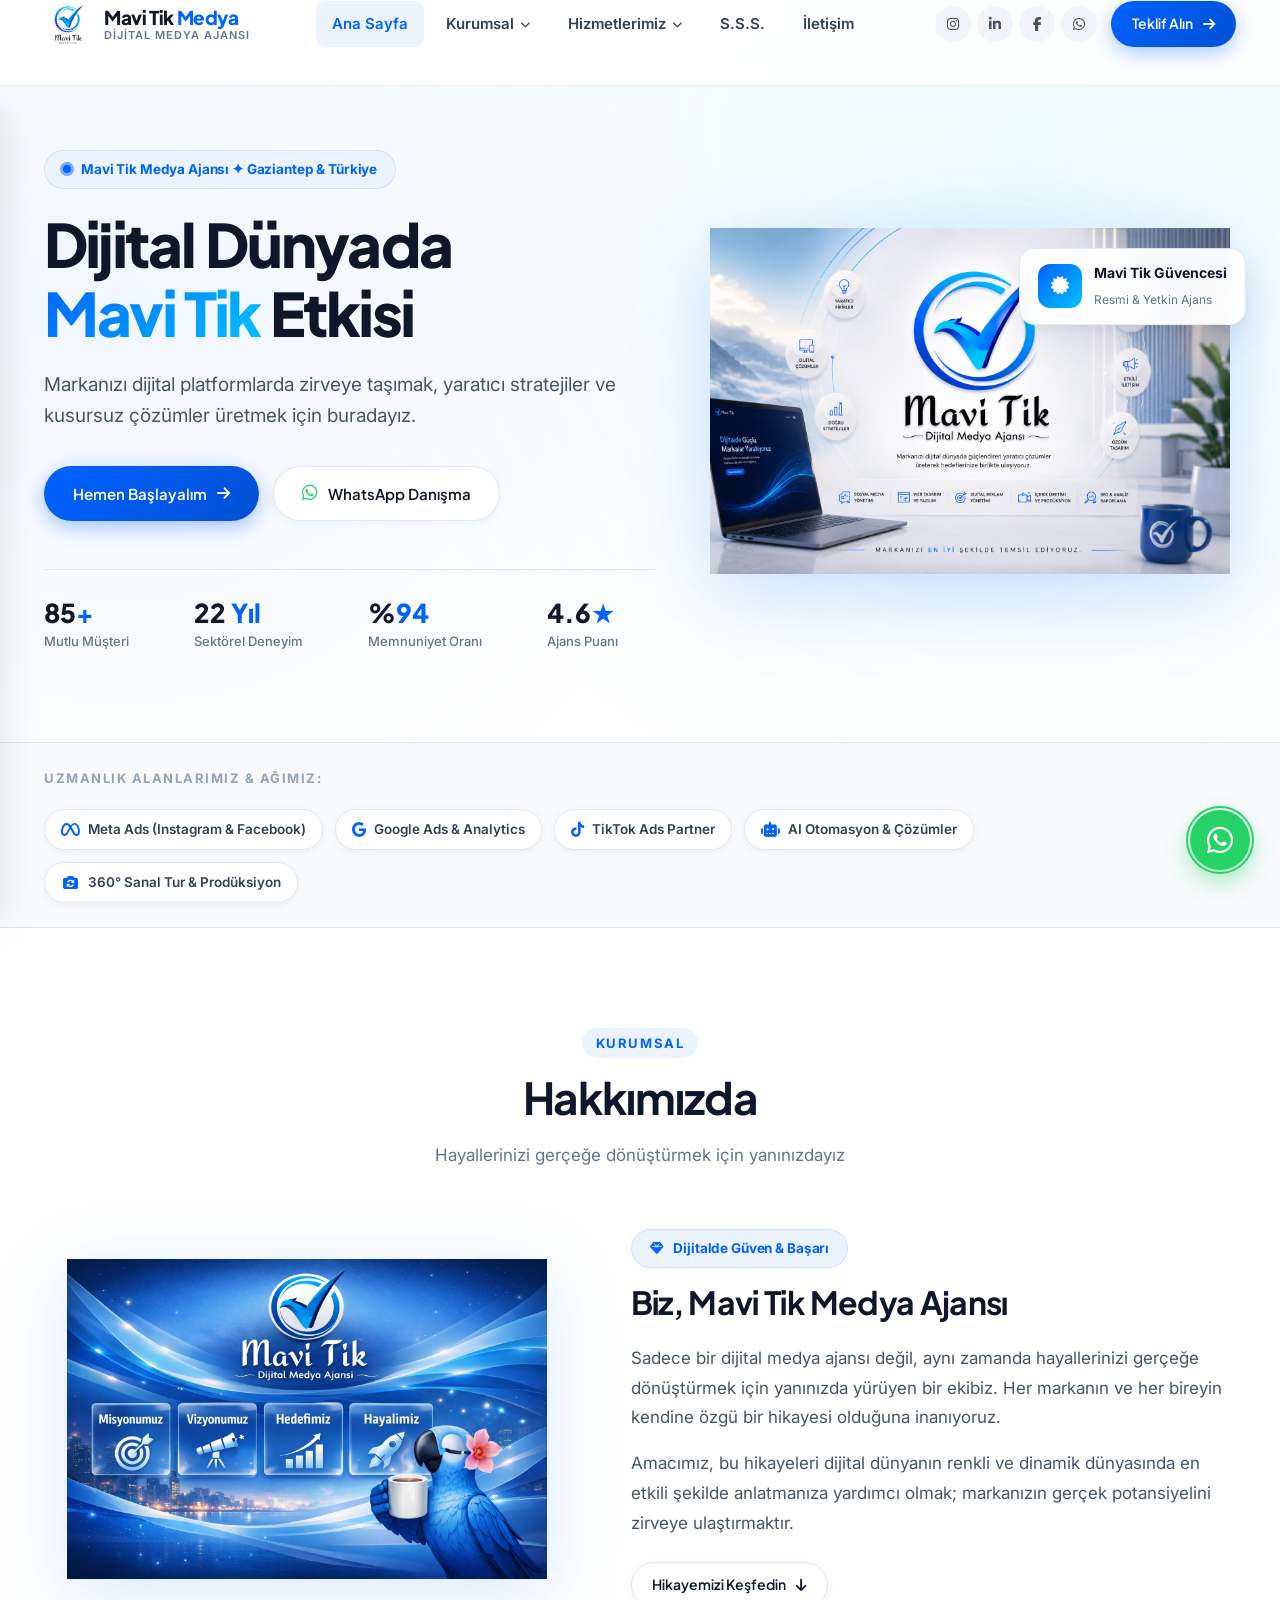
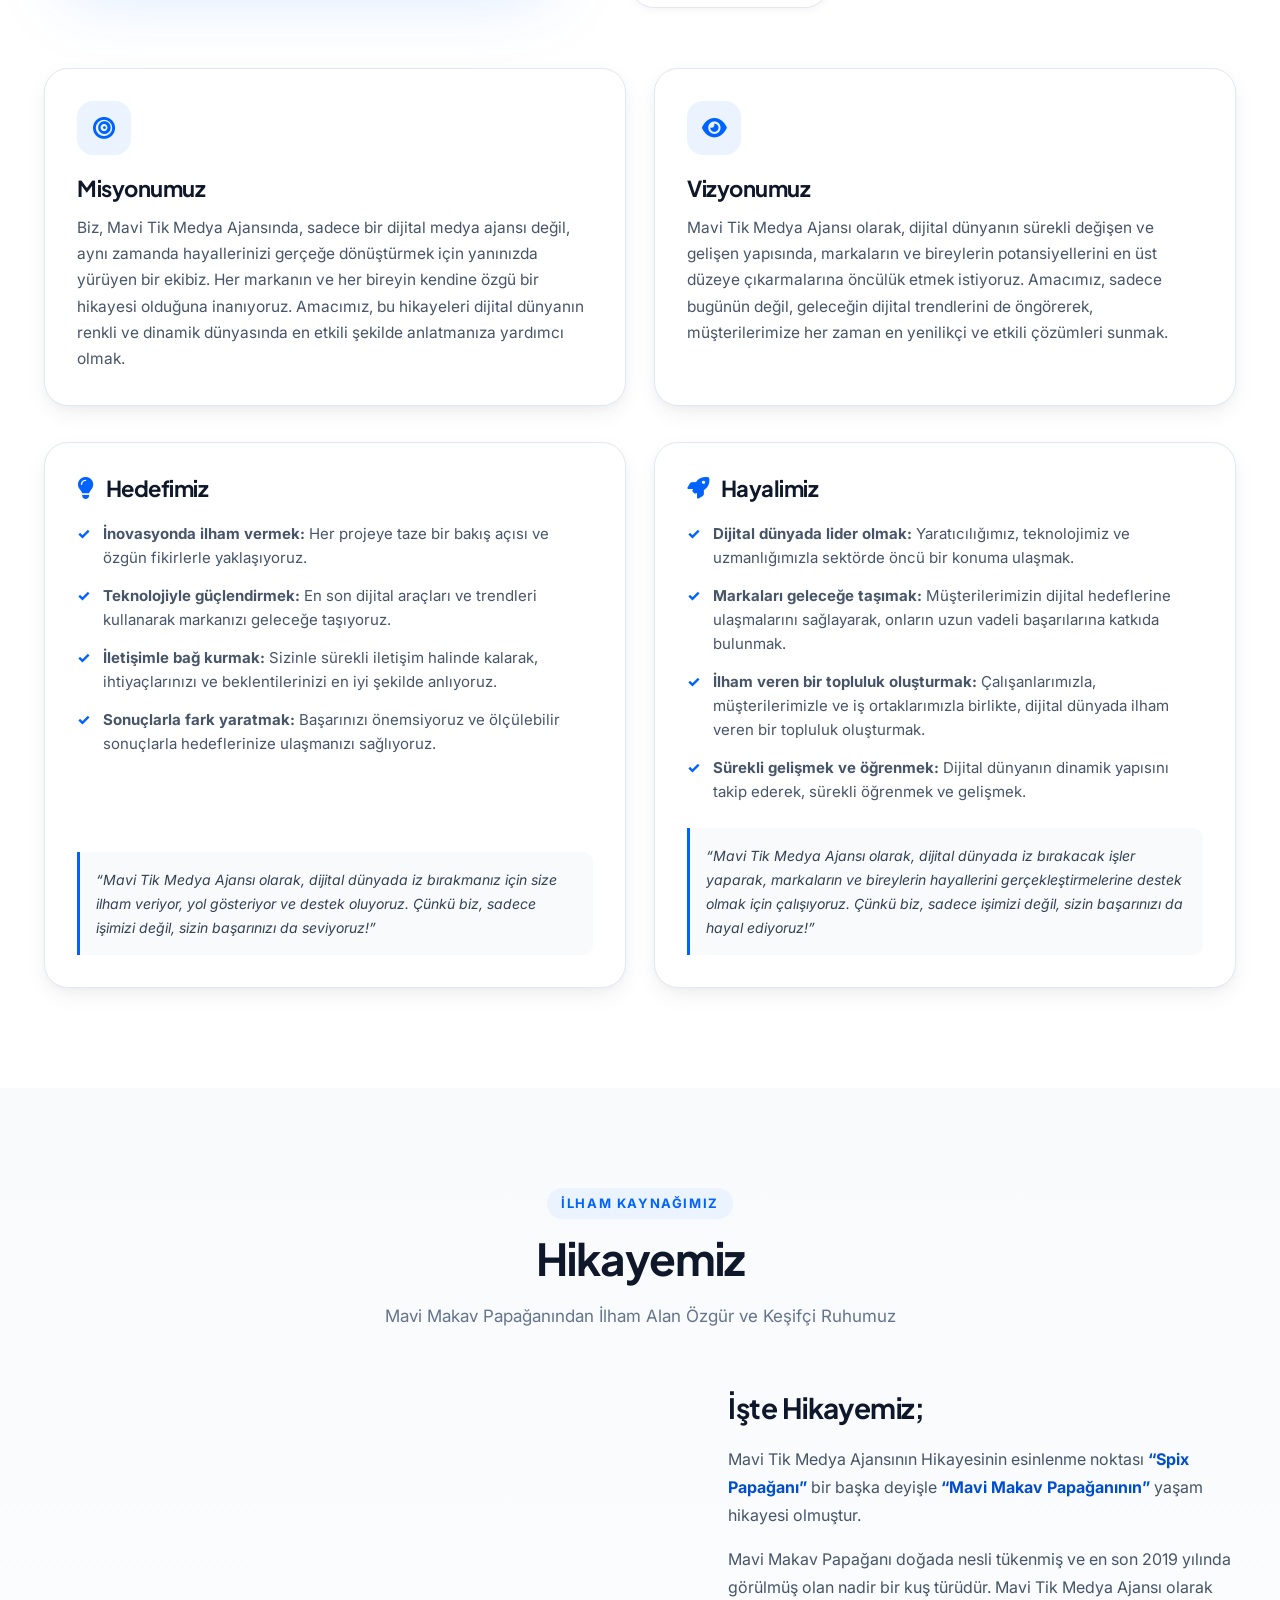
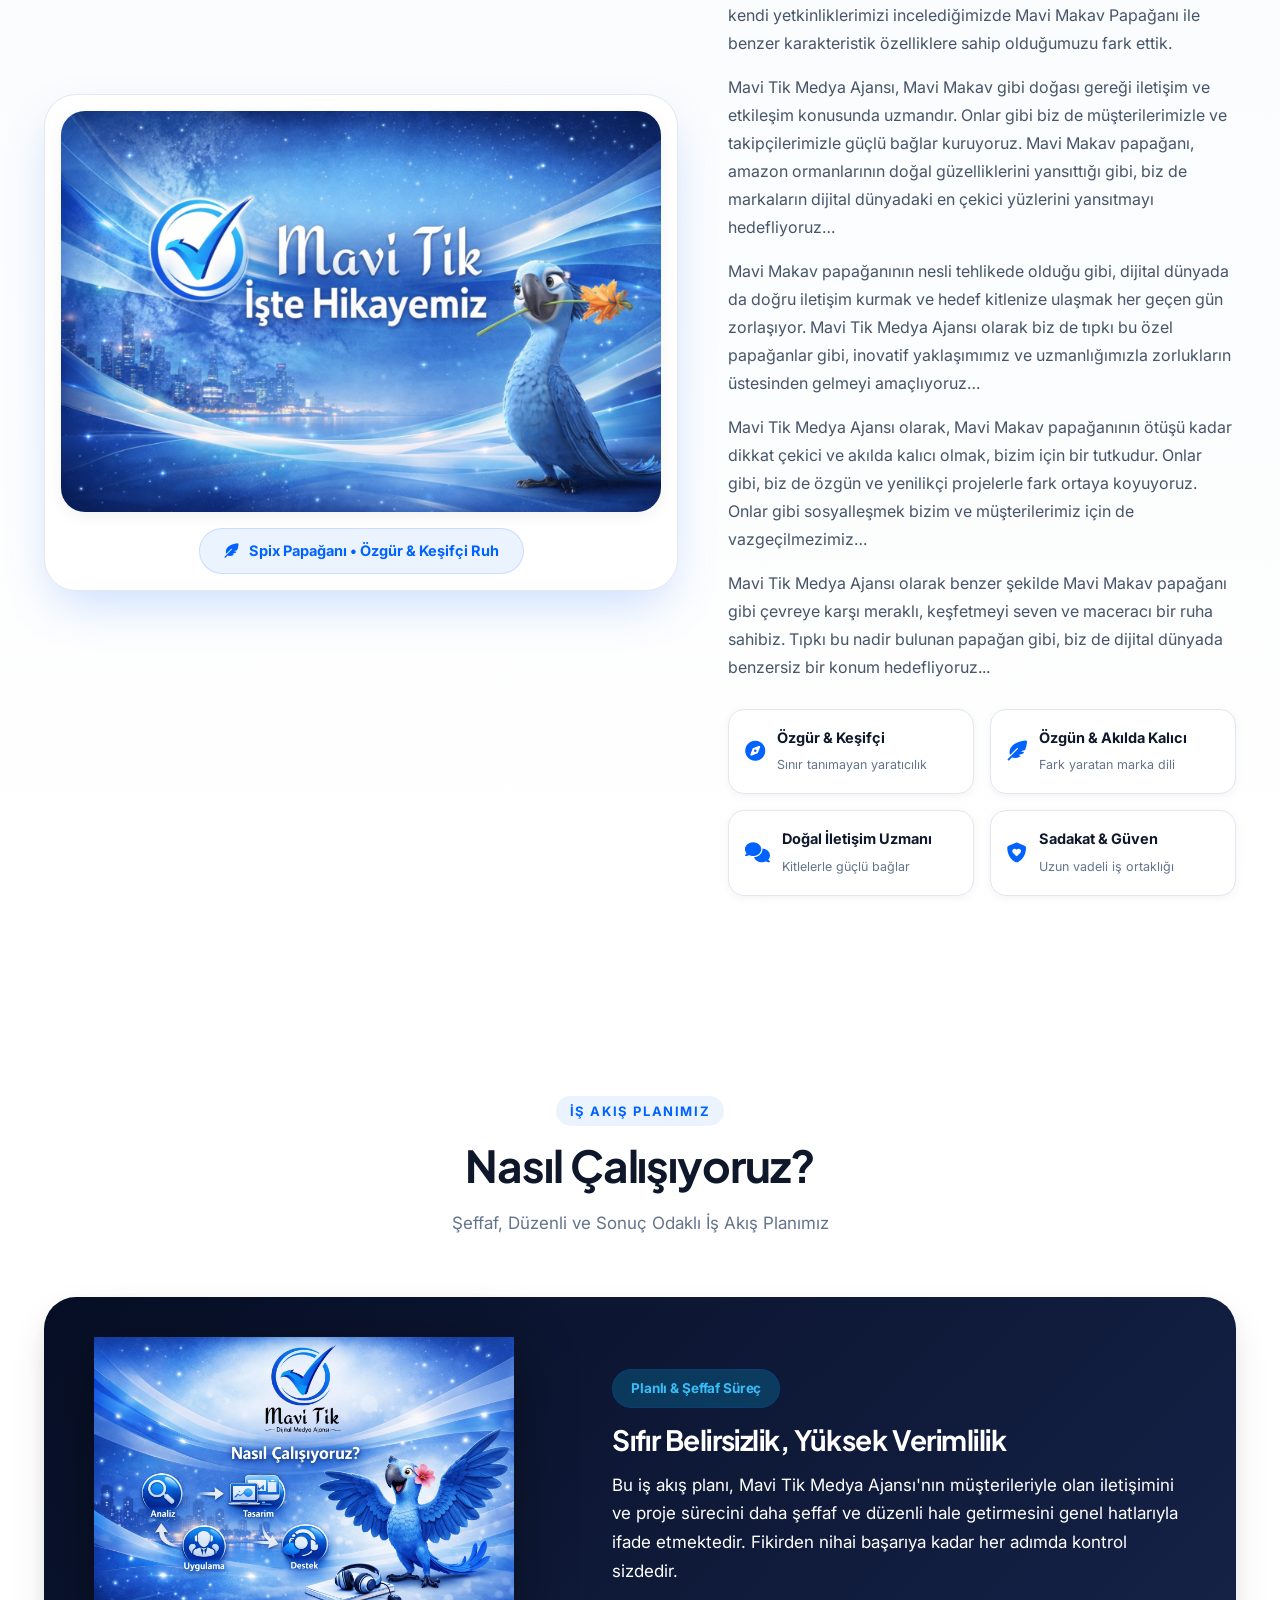
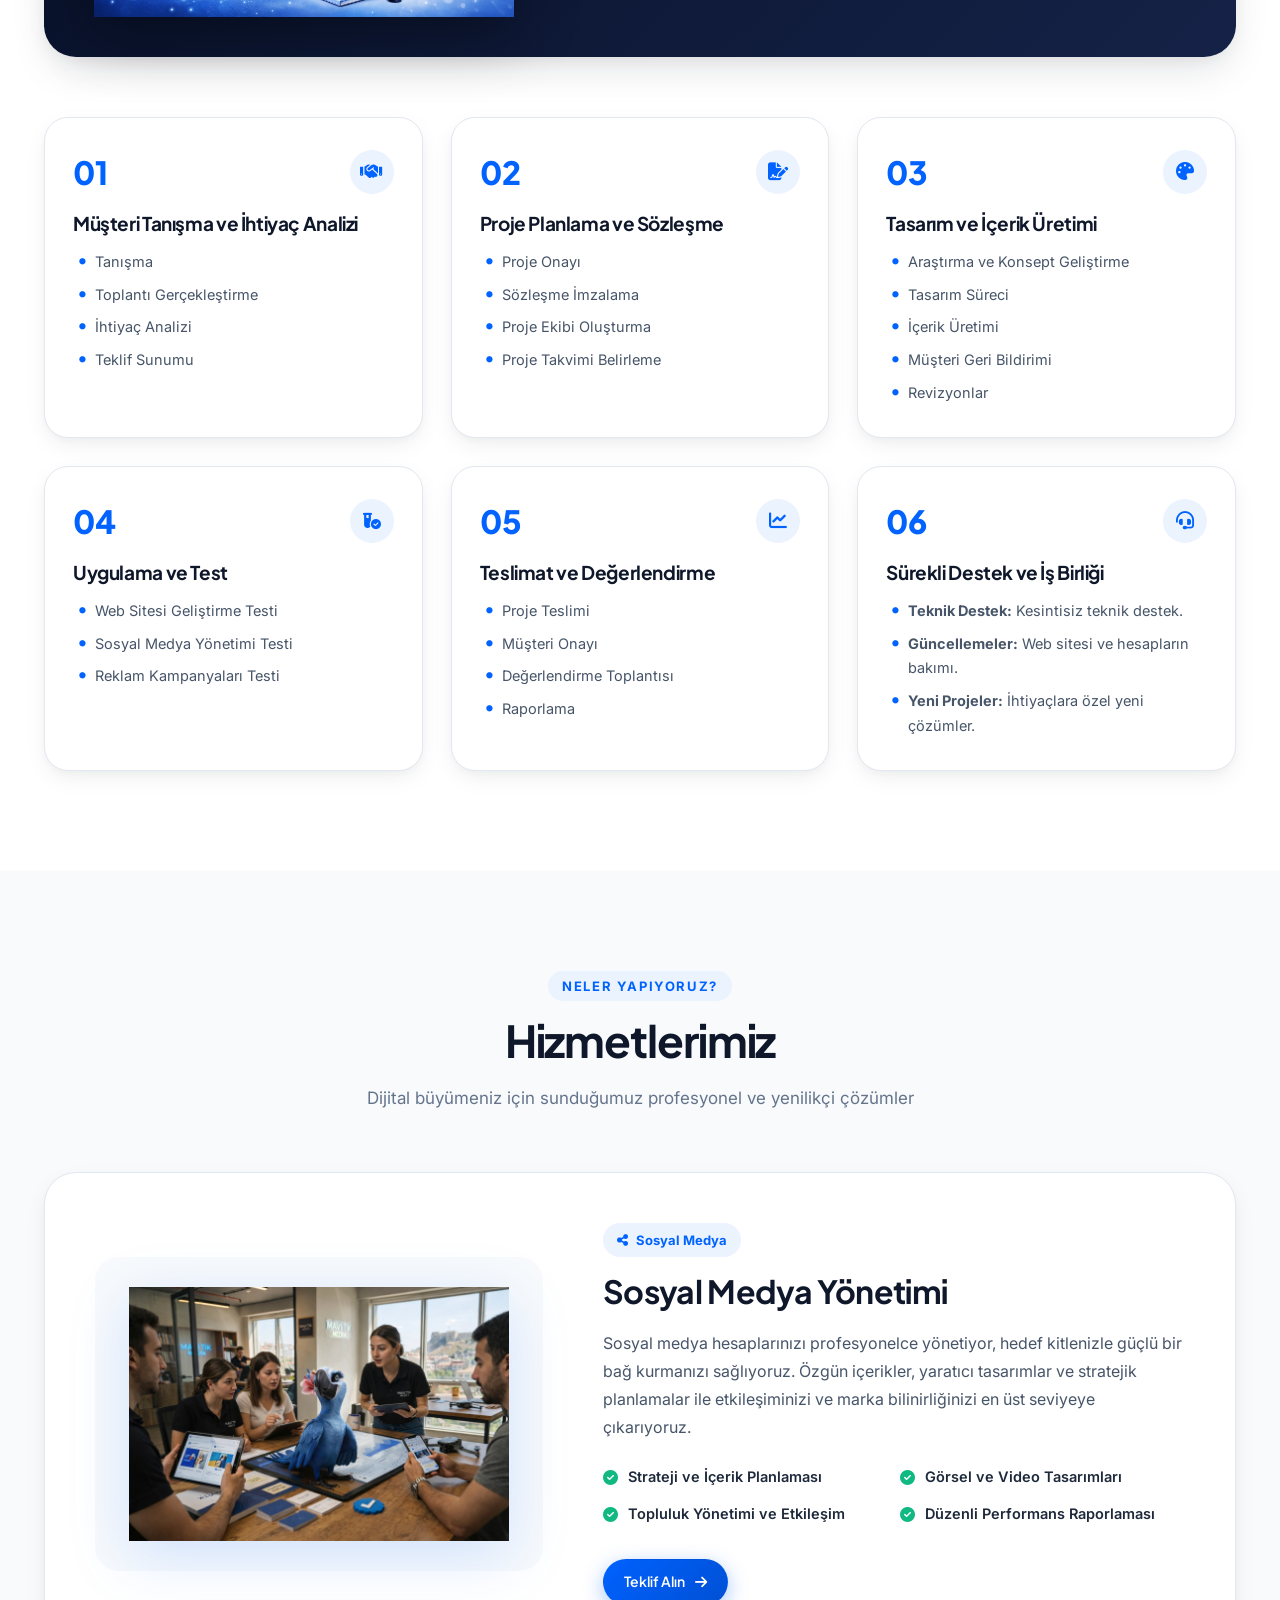
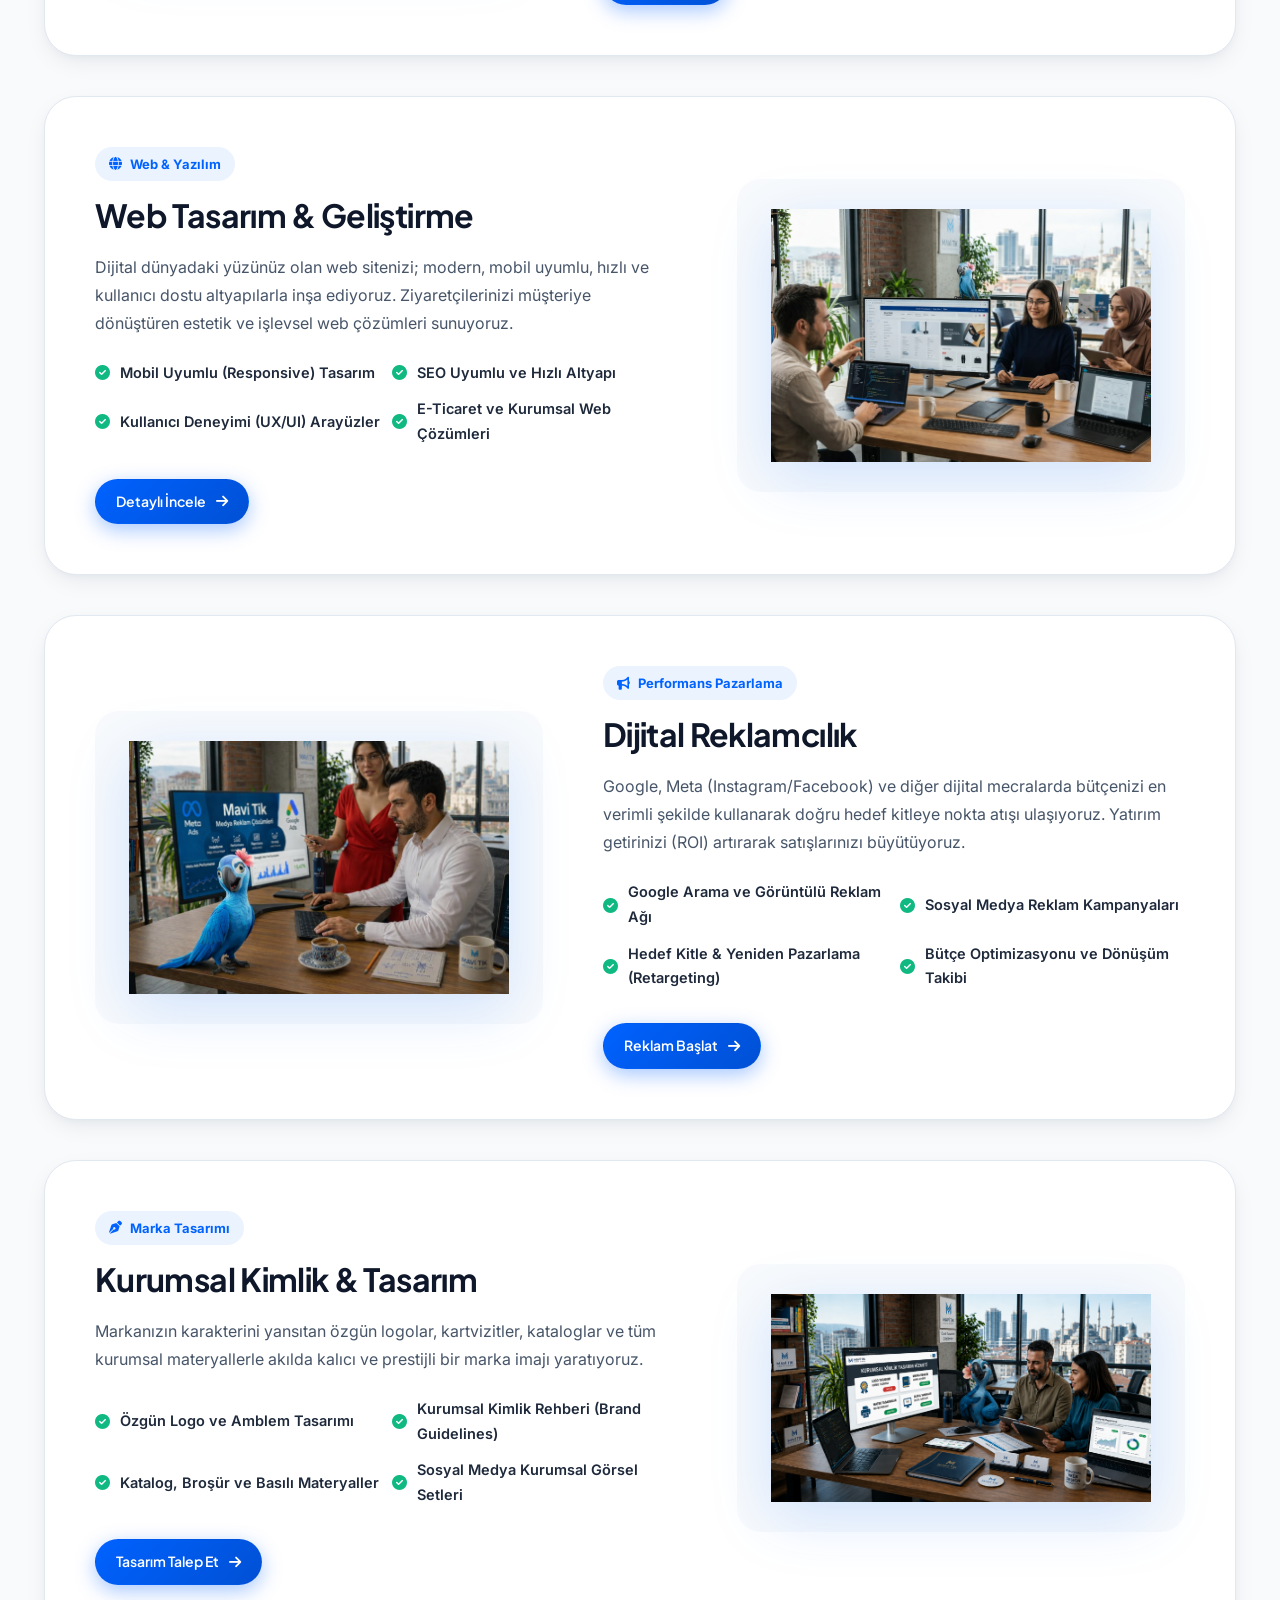
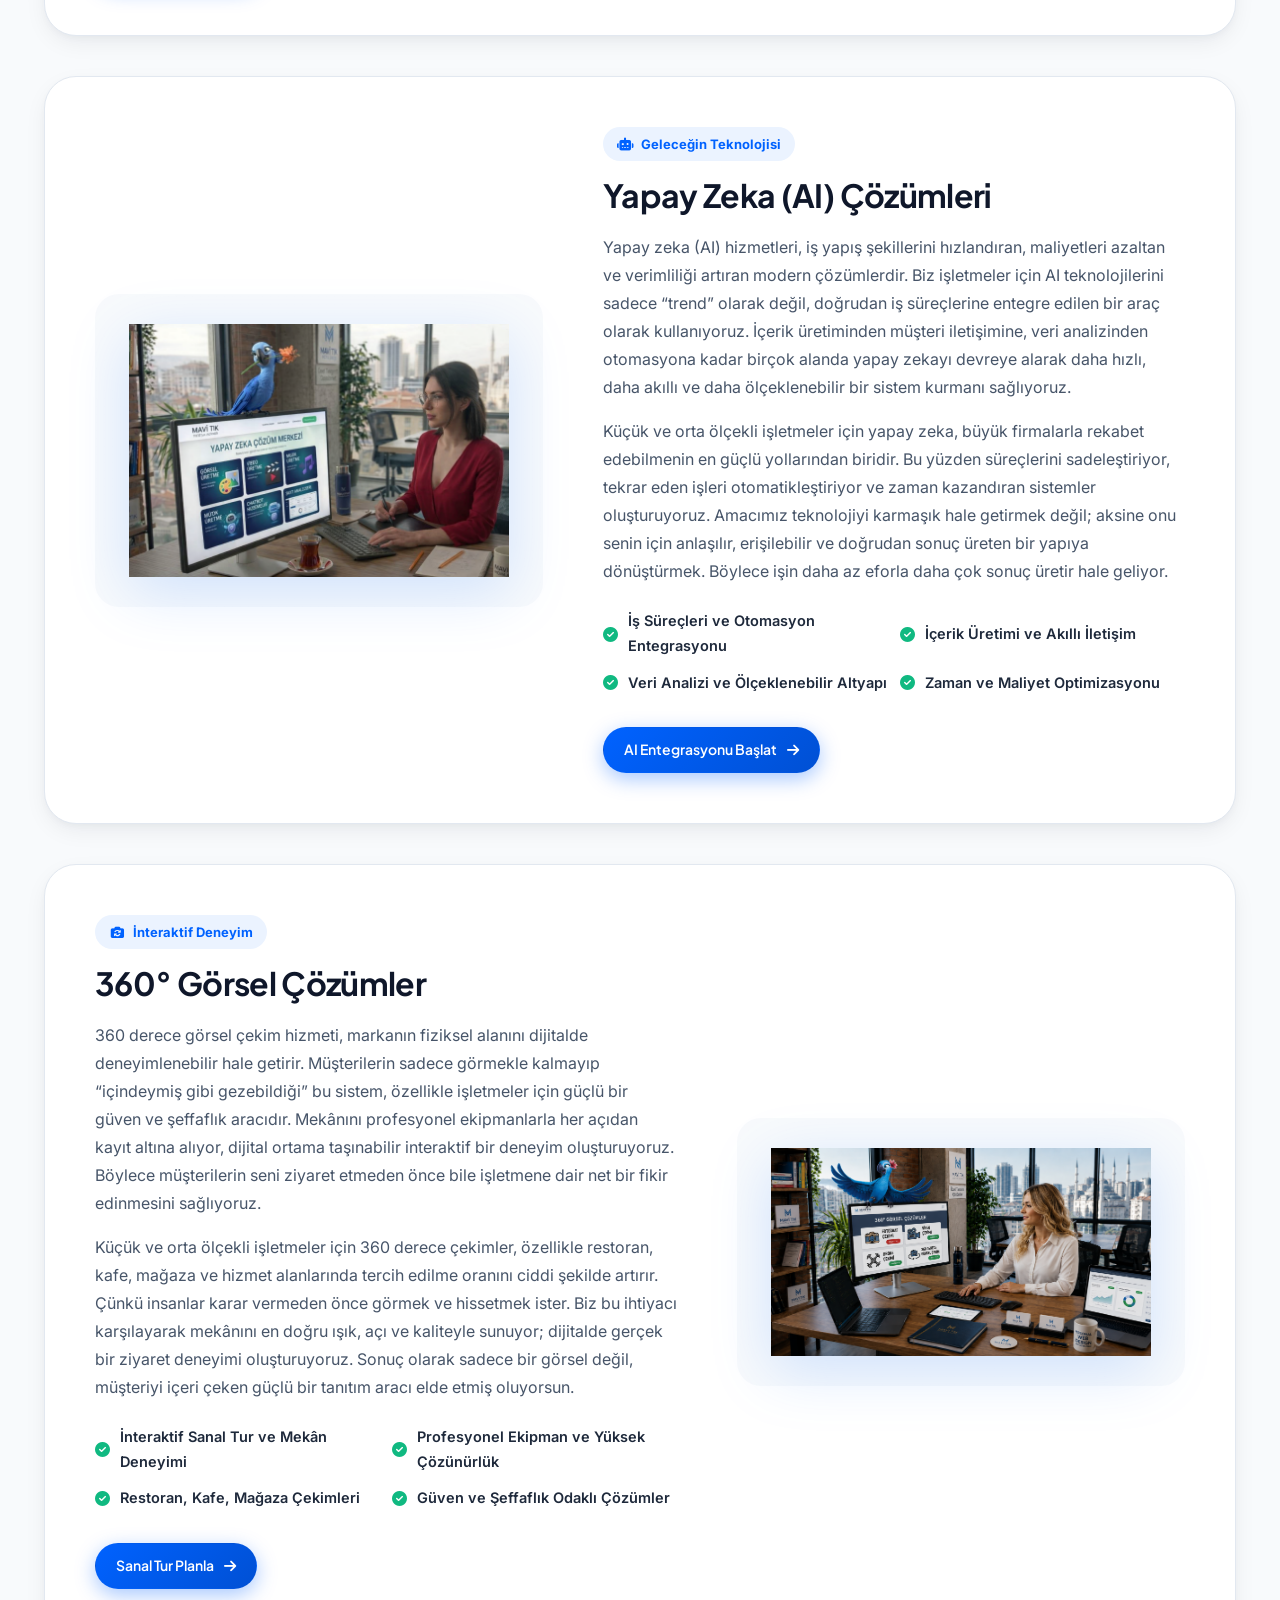
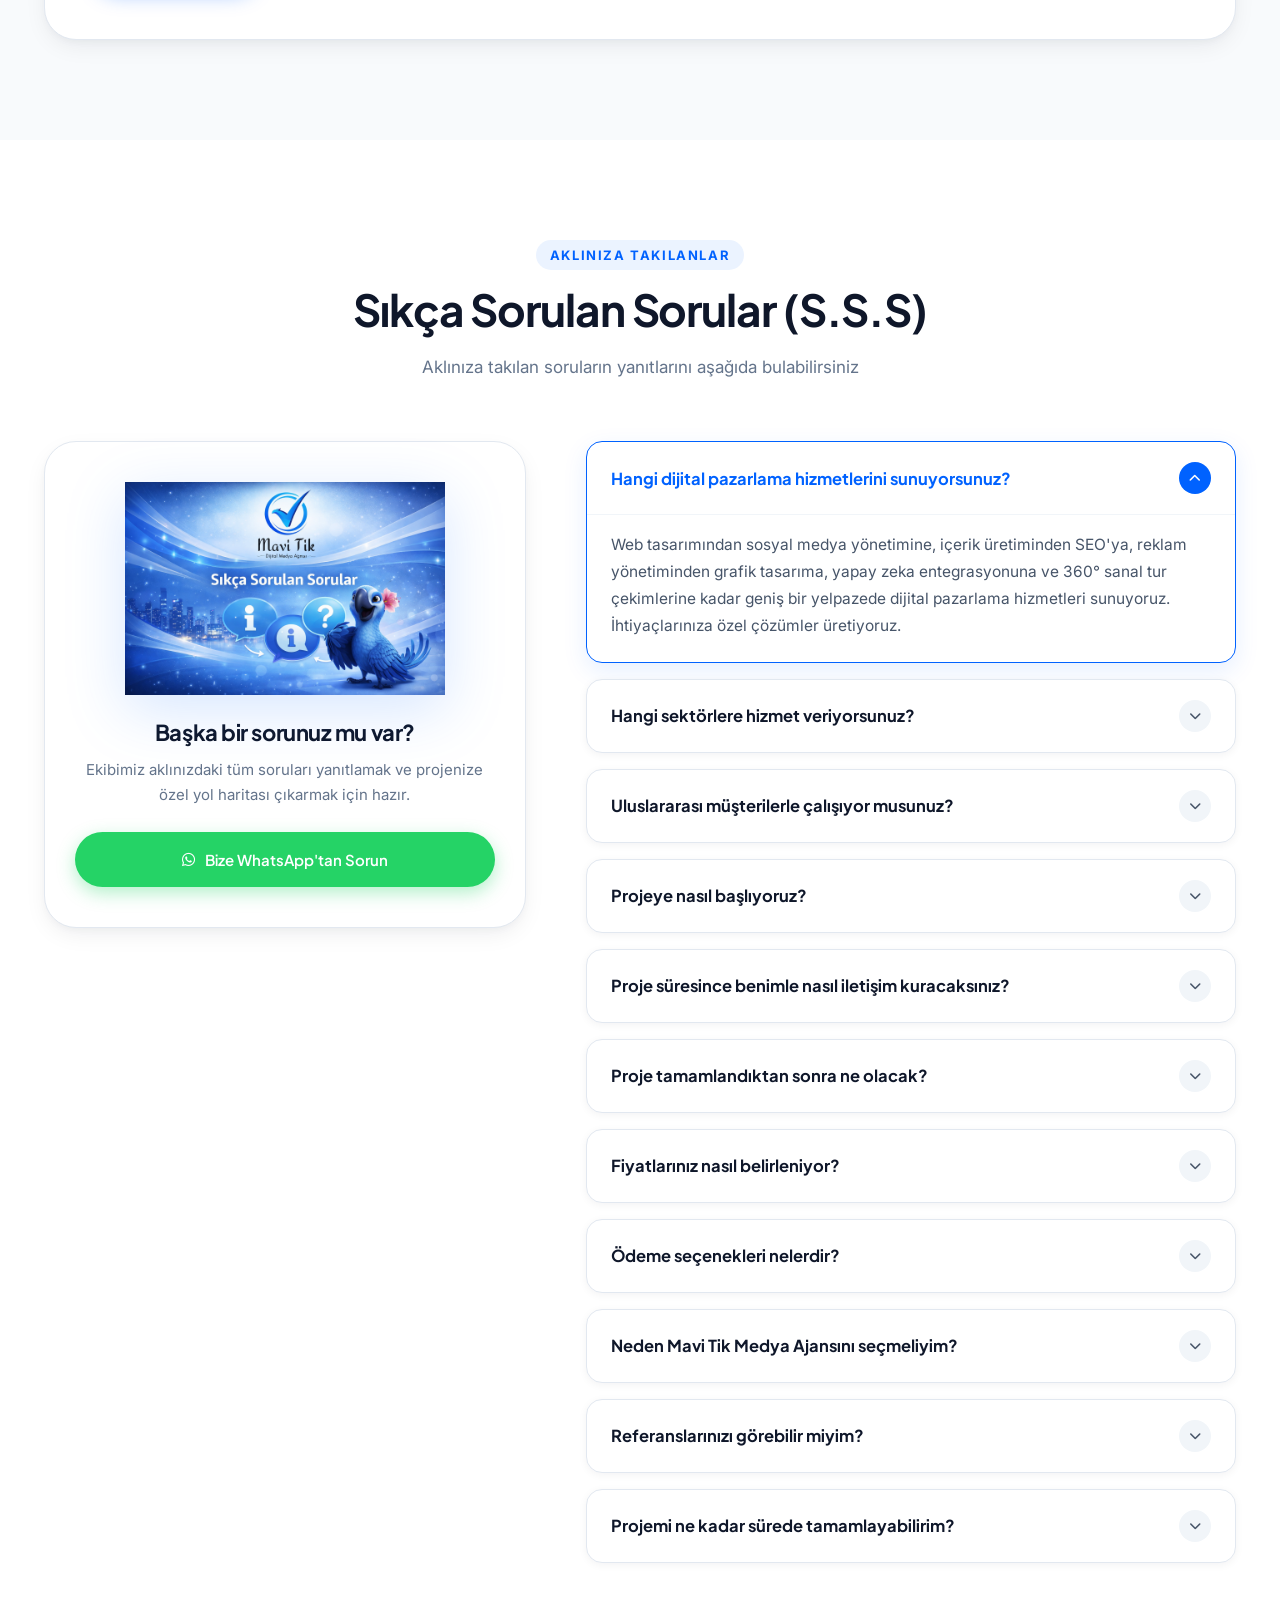
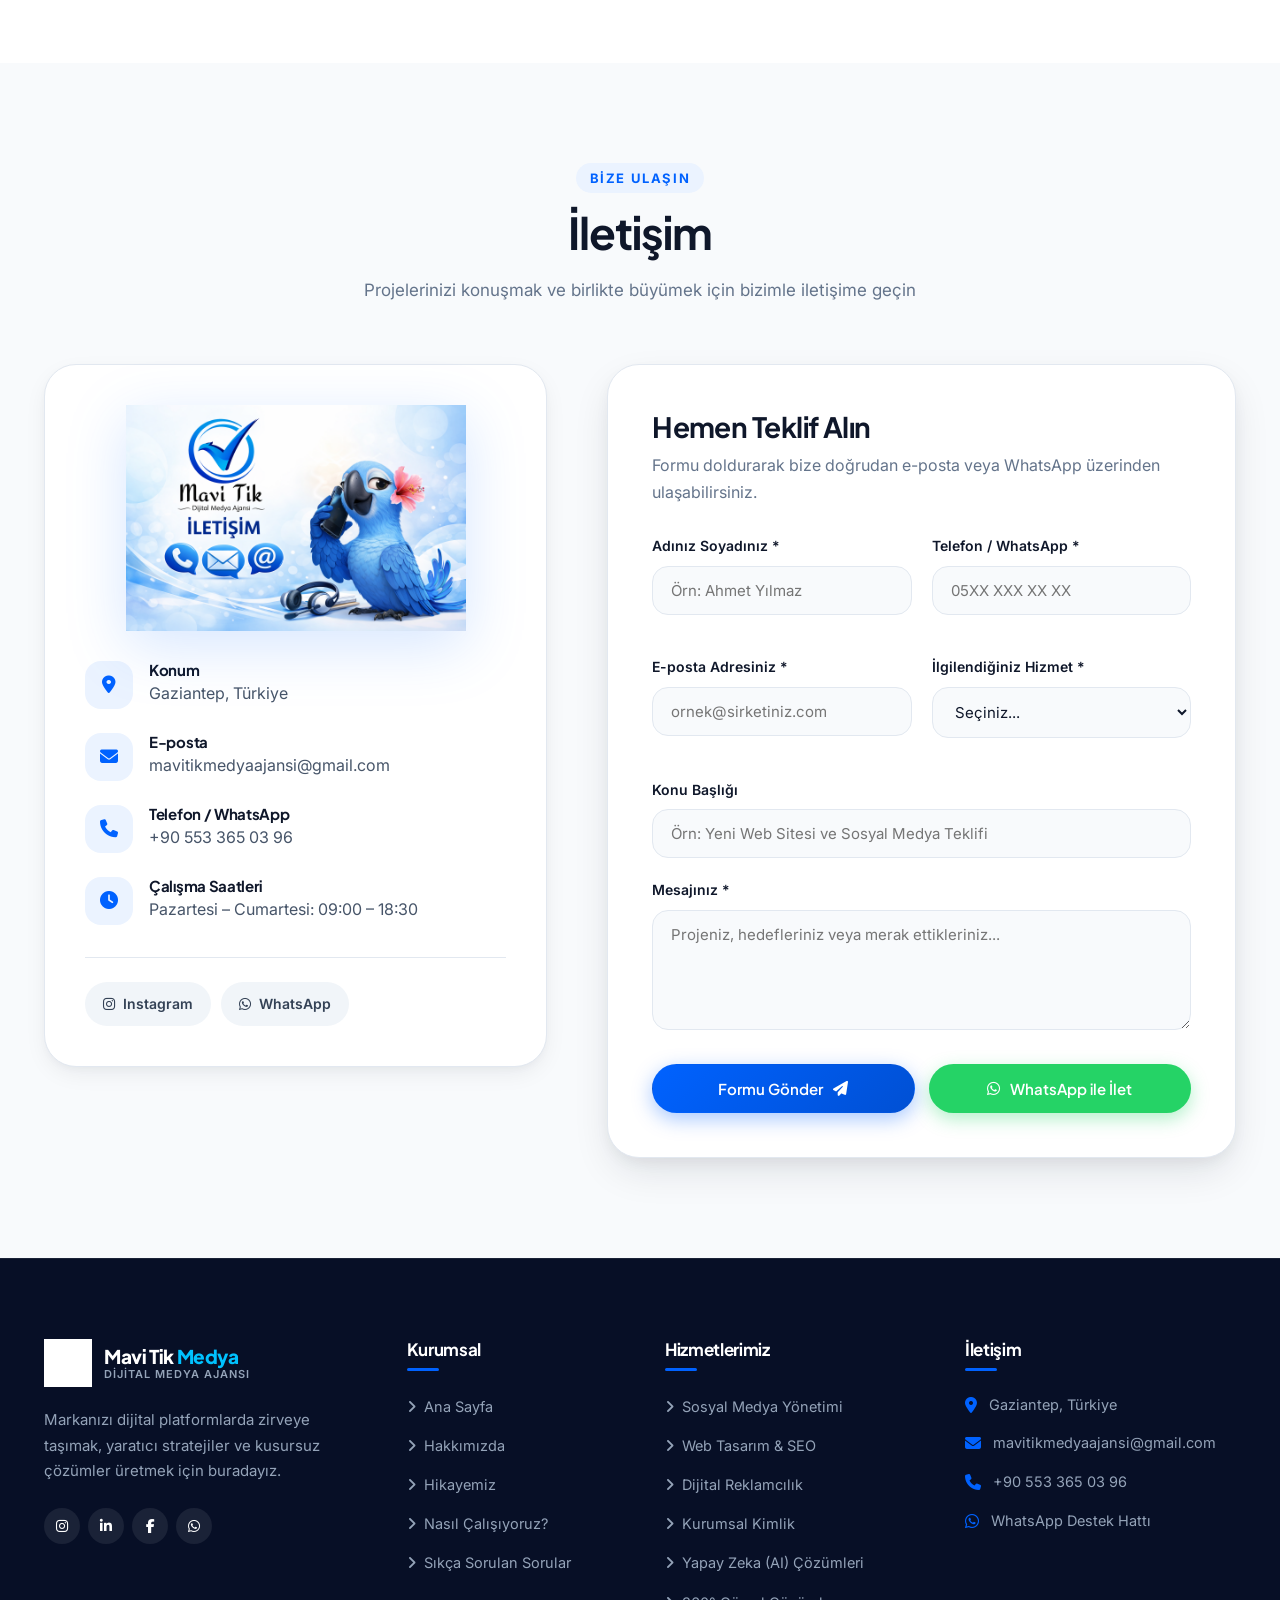
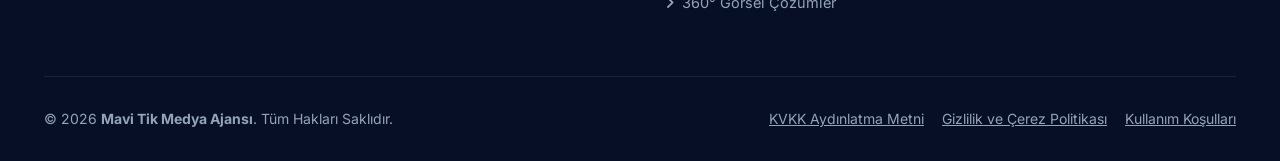
==== commit 3b32af67: "Add files via upload" ====
--- a/index.html
+++ b/index.html
@@ -1,716 +1,3960 @@
-<!DOCTYPE html>
-<html lang="tr">
-<head>
-    <meta charset="UTF-8">
-    <meta name="viewport" content="width=device-width, initial-scale=1.0">
-    <title>Mavi Tik Medya | Dijital Medya Ajansı</title>
-    <!-- Google Fonts -->
-    <link href="https://fonts.googleapis.com/css2?family=Poppins:wght@300;400;500;600;700&display=swap" rel="stylesheet">
-    <!-- FontAwesome Simgeleri -->
-    <link rel="stylesheet" href="https://cdnjs.cloudflare.com/ajax/libs/font-awesome/6.4.0/css/all.min.css">
-    <!-- CSS Dosyası -->
-    <link rel="stylesheet" href="assets/css/style.css">
-</head>
-<body>
-
-    <!-- Header / Navigasyon -->
-    <header>
-        <div class="container nav-container">
-            <a href="#" class="logo">
-                <img src="assets/images/logo.png" alt="Mavi Tik Medya Logo">
-                <span class="logo-text">Mavi Tik Medya Ajansı</span>
-            </a>
-            <nav>
-                <ul class="nav-links">
-                    <li><a href="#anasayfa">Ana Sayfa</a></li>
-                    
-                    <!-- Kurumsal Açılır Menü (Dropdown) -->
-                    <li class="dropdown">
-                        <a href="#hakkimizda" class="dropdown-btn">Kurumsal <i class="fa-solid fa-chevron-down"></i></a>
-                        <ul class="dropdown-menu">
-                            <li><a href="#hakkimizda">Hakkımızda</a></li>
-                            <li><a href="#hikayemiz">Hikayemiz</a></li>
-                            <li><a href="#nasil-calisiyoruz">Nasıl Çalışıyoruz</a></li>
-                        </ul>
-                    </li>
-
-                    <!-- Hizmetler Açılır Menü (Dropdown) -->
-                    <li class="dropdown">
-                        <a href="#hizmetler" class="dropdown-btn">Hizmetler <i class="fa-solid fa-chevron-down"></i></a>
-                        <ul class="dropdown-menu">
-                            <li><a href="#hizmetler">Tüm Hizmetler</a></li>
-                            <li><a href="#sosyal-medya">Sosyal Medya Yönetimi</a></li>
-                            <li><a href="#web-tasarim">Web Tasarım & Geliştirme</a></li>
-                            <li><a href="#dijital-reklam">Dijital Reklamcılık</a></li>
-                            <li><a href="#kurumsal-kimlik">Kurumsal Kimlik & Tasarım</a></li>
-                            <li><a href="#yapay-zeka">Yapay Zeka (AI) Çözümleri</a></li>
-                            <li><a href="#360-gorsel">360° Görsel Çözümler</a></li>
-                        </ul>
-                    </li>
-
-                    <li><a href="#sss">S.S.S.</a></li>
-                    <li><a href="#iletisim" class="btn-primary">İletişim</a></li>
-
-                    <!-- Header Sosyal Medya İkonları -->
-                    <li class="header-social-item">
-                        <div class="header-social-links">
-                            <a href="https://www.instagram.com/mavitikmedyaajansi/" target="_blank" rel="noopener noreferrer" aria-label="Instagram"><i class="fa-brands fa-instagram"></i></a>
-                            <a href="https://www.instagram.com/mavitikmedyaajansi/" target="_blank" rel="noopener noreferrer" aria-label="LinkedIn"><i class="fa-brands fa-linkedin"></i></a>
-                            <a href="https://www.instagram.com/mavitikmedyaajansi/" target="_blank" rel="noopener noreferrer" aria-label="Facebook"><i class="fa-brands fa-facebook"></i></a>
-                            <a href="https://wa.me/905533650396" target="_blank" rel="noopener noreferrer" aria-label="WhatsApp"><i class="fa-brands fa-whatsapp"></i></a>
-                        </div>
-                    </li>
-                </ul>
-            </nav>
-            <div class="menu-toggle">
-                <i class="fa-solid fa-bars"></i>
-            </div>
-        </div>
-    </header>
-
-    <!-- Hero / Ana Bölüm -->
-    <section id="anasayfa" class="hero">
-        <div class="container hero-content">
-            <div class="hero-text">
-                <h1>Dijital Dünyada <br><span>Mavi Tik</span> Etkisi</h1>
-                <p>Markanızı dijital platformlarda zirveye taşımak, yaratıcı stratejiler ve kusursuz çözümler üretmek için buradayız.</p>
-                <a href="#iletisim" class="btn-primary">Hemen Başlayalım</a>
-            </div>
-            <div class="hero-image">
-                <img src="assets/images/ana.png" alt="Mavi Tik Medya">
-            </div>
-        </div>
-    </section>
-
-    <!-- KURUMSAL: 1. HAKKIMIZDA -->
-    <section id="hakkimizda" class="section-padding">
-        <div class="container">
-            <div class="section-title">
-                <h2>Hakkımızda</h2>
-                <p>Hayallerinizi gerçeğe dönüştürmek için yanınızdayız</p>
-            </div>
-            
-            <div class="about-hero">
-                <div class="about-hero-img">
-                    <img src="assets/images/hakkimiz.png" alt="Mavi Tik Medya Hakkımızda">
-                </div>
-                <div class="about-hero-text">
-                    <h3>Biz, Mavi Tik Medya Ajansı</h3>
-                    <p>Sadece bir dijital medya ajansı değil, aynı zamanda hayallerinizi gerçeğe dönüştürmek için yanınızda yürüyen bir ekibiz. Her markanın ve her bireyin kendine özgü bir hikayesi olduğuna inanıyoruz. Amacımız, bu hikayeleri dijital dünyanın renkli ve dinamik dünyasında en etkili şekilde anlatmanıza yardımcı olmak.</p>
-                </div>
-            </div>
-
-            <!-- Misyon & Vizyon -->
-            <div class="grid-2-col margin-top-40">
-                <div class="info-card">
-                    <div class="icon-box"><i class="fa-solid fa-bullseye"></i></div>
-                    <h3>Misyonumuz</h3>
-                    <p>Biz, Mavi Tik Medya Ajansında, sadece bir dijital medya ajansı değil, aynı zamanda hayallerinizi gerçeğe dönüştürmek için yanınızda yürüyen bir ekibiz. Her markanın ve her bireyin kendine özgü bir hikayesi olduğuna inanıyoruz. Amacımız, bu hikayeleri dijital dünyanın renkli ve dinamik dünyasında en etkili şekilde anlatmanıza yardımcı olmak.</p>
-                </div>
-                <div class="info-card">
-                    <div class="icon-box"><i class="fa-solid fa-eye"></i></div>
-                    <h3>Vizyonumuz</h3>
-                    <p>Mavi Tik Medya Ajansı olarak, dijital dünyanın sürekli değişen ve gelişen yapısında, markaların ve bireylerin potansiyellerini en üst düzeye çıkarmalarına öncülük etmek istiyoruz. Amacımız, sadece bugünün değil, geleceğin dijital trendlerini de öngörerek, müşterilerimize her zaman en yenilikçi ve etkili çözümleri sunmak.</p>
-                </div>
-            </div>
-
-            <!-- Hedefimiz & Hayalimiz -->
-            <div class="grid-2-col margin-top-30">
-                <div class="list-card">
-                    <h3><i class="fa-solid fa-lightbulb"></i> Hedefimiz</h3>
-                    <ul>
-                        <li><strong>İnovasyonda ilham vermek:</strong> Her projeye taze bir bakış açısı ve özgün fikirlerle yaklaşıyoruz.</li>
-                        <li><strong>Teknolojiyle güçlendirmek:</strong> En son dijital araçları ve trendleri kullanarak markanızı geleceğe taşıyoruz.</li>
-                        <li><strong>İletişimle bağ kurmak:</strong> Sizinle sürekli iletişim halinde kalarak, ihtiyaçlarınızı ve beklentilerinizi en iyi şekilde anlıyoruz.</li>
-                        <li><strong>Sonuçlarla fark yaratmak:</strong> Başarınızı önemsiyoruz ve ölçülebilir sonuçlarla hedeflerinize ulaşmanızı sağlıyoruz.</li>
-                    </ul>
-                    <p class="card-footer-text">Mavi Tik Medya Ajansı olarak, dijital dünyada iz bırakmanız için size ilham veriyor, yol gösteriyor ve destek oluyoruz. Çünkü biz, sadece işimizi değil, sizin başarınızı da seviyoruz!</p>
-                </div>
-
-                <div class="list-card">
-                    <h3><i class="fa-solid fa-rocket"></i> Hayalimiz</h3>
-                    <ul>
-                        <li><strong>Dijital dünyada lider olmak:</strong> Yaratıcılığımız, teknolojimiz ve uzmanlığımızla sektörde öncü bir konuma ulaşmak.</li>
-                        <li><strong>Markaları geleceğe taşımak:</strong> Müşterilerimizin dijital hedeflerine ulaşmalarını sağlayarak, onların uzun vadeli başarılarına katkıda bulunmak.</li>
-                        <li><strong>İlham veren bir topluluk oluşturmak:</strong> Çalışanlarımızla, müşterilerimizle ve iş ortaklarımızla birlikte, dijital dünyada ilham veren bir topluluk oluşturmak.</li>
-                        <li><strong>Sürekli gelişmek ve öğrenmek:</strong> Dijital dünyanın dinamik yapısını takip ederek, sürekli öğrenmek ve gelişmek.</li>
-                    </ul>
-                    <p class="card-footer-text">Mavi Tik Medya Ajansı olarak, dijital dünyada iz bırakacak işler yaparak, markaların ve bireylerin hayallerini gerçekleştirmelerine destek olmak için çalışıyoruz. Çünkü biz, sadece işimizi değil, sizin başarınızı da hayal ediyoruz!</p>
-                </div>
-            </div>
-        </div>
-    </section>
-
-    <!-- KURUMSAL: 2. HİKAYEMİZ -->
-    <section id="hikayemiz" class="section-padding bg-light">
-        <div class="container">
-            <div class="section-title">
-                <h2>Hikayemiz</h2>
-                <p>Mavi Makav Papağanından İlham Alan Özgür ve Keşifçi Ruhumuz</p>
-            </div>
-            
-            <div class="story-wrapper">
-                <div class="story-image">
-                    <img src="assets/images/hikayemiz.png" alt="Mavi Tik Medya Hikayemiz">
-                </div>
-                <div class="story-content">
-                    <h3>İşte Hikayemiz;</h3>
-                    <p>Mavi Tik Medya Ajansının Hikayesinin esinlenme noktası <strong>“Spix Papağanı”</strong> bir başka deyişle <strong>“Mavi Makav Papağanının”</strong> yaşam hikayesi olmuştur.</p>
-                    <p>Mavi Makav Papağanı doğada nesli tükenmiş ve en son 2019 yılında görülmüş olan nadir bir kuş türüdür. Mavi Tik Medya Ajansı olarak kendi yetkinliklerimizi incelediğimizde Mavi Makav Papağanı ile benzer karakteristik özelliklere sahip olduğumuzu fark ettik.</p>
-                    <p>Mavi Tik Medya Ajansı, Mavi Makav gibi doğası gereği iletişim ve etkileşim konusunda uzmandır. Onlar gibi biz de müşterilerimizle ve takipçilerimizle güçlü bağlar kurıyoruz. Mavi Makav papağanı, amazon ormanlarının doğal güzelliklerini yansıttığı gibi, biz de markaların dijital dünyadaki en çekici yüzlerini yansıtmayı hedefliyoruz…</p>
-                    <p>Mavi Makav papağanının nesli tehlikede olduğu gibi, dijital dünyada da doğru iletişim kurmak ve hedef kitlenize ulaşmak her geçen gün zorlaşıyor. Mavi Tik Medya Ajansı olarak biz de tıpkı bu özel papağanlar gibi, inovatif yaklaşımımız ve uzmanlığımızla zorlukların üstesinden gelmeyi amaçlıyoruz…</p>
-                    <p>Mavi Tik Medya Ajansı olarak, Mavi Makav papağanının ötüşü kadar dikkat çekici ve akılda kalıcı olmak, bizim için bir tutkudur. Onlar gibi, biz de özgün ve yenilikçi projelerle fark ortaya koyuyoruz. Onlar gibi sosyalleşmek bizim ve müşterilerimiz için de vazgeçilmezimiz…</p>
-                    <p>Mavi Tik Medya Ajansı olarak benzer şekilde Mavi Makav papağanı gibi çevreye karşı meraklı, keşfetmeyi seven ve maceracı bir ruha sahibiz. Tıpkı bu nadir bulunan papağan gibi, biz de dijital dünyada benzersiz bir konum hedefliyoruz...</p>
-                </div>
-            </div>
-        </div>
-    </section>
-
-    <!-- KURUMSAL: 3. NASIL ÇALIŞIYORUZ -->
-    <section id="nasil-calisiyoruz" class="section-padding">
-        <div class="container">
-            <div class="section-title">
-                <h2>Nasıl Çalışıyoruz?</h2>
-                <p>Şeffaf, Düzenli ve Sonuç Odaklı İş Akış Planımız</p>
-            </div>
-
-            <div class="workflow-intro">
-                <div class="workflow-img">
-                    <img src="assets/images/nasıl çalışıyoruz.png" alt="Mavi Tik Medya İş Akışı">
-                </div>
-                <div class="workflow-desc">
-                    <p>Bu iş akış planı, Mavi Tik Medya Ajansı'nın müşterileriyle olan iletişimini ve proje sürecini daha şeffaf ve düzenli hale getirmesini genel hatlarıyla ifade etmektedir.</p>
-                </div>
-            </div>
-
-            <!-- 6 Adımlı İş Akışı -->
-            <div class="workflow-grid margin-top-40">
-                <div class="step-card">
-                    <div class="step-number">01</div>
-                    <h3>Müşteri Tanışma ve İhtiyaç Analizi</h3>
-                    <ul>
-                        <li>Tanışma</li>
-                        <li>Toplantı Gerçekleştirme</li>
-                        <li>İhtiyaç Analizi</li>
-                        <li>Teklif Sunumu</li>
-                    </ul>
-                </div>
-
-                <div class="step-card">
-                    <div class="step-number">02</div>
-                    <h3>Proje Planlama ve Sözleşme</h3>
-                    <ul>
-                        <li>Proje Onayı</li>
-                        <li>Sözleşme İmzalama</li>
-                        <li>Proje Ekibi Oluşturma</li>
-                        <li>Proje Takvimi Belirleme</li>
-                    </ul>
-                </div>
-
-                <div class="step-card">
-                    <div class="step-number">03</div>
-                    <h3>Tasarım ve İçerik Üretimi</h3>
-                    <ul>
-                        <li>Araştırma ve Konsept Geliştirme</li>
-                        <li>Tasarım Süreci</li>
-                        <li>İçerik Üretimi</li>
-                        <li>Müşteri Geri Bildirimi</li>
-                        <li>Revizyonlar</li>
-                    </ul>
-                </div>
-
-                <div class="step-card">
-                    <div class="step-number">04</div>
-                    <h3>Uygulama ve Test</h3>
-                    <ul>
-                        <li>Web Sitesi Geliştirme Testi</li>
-                        <li>Sosyal Medya Yönetimi Testi</li>
-                        <li>Reklam Kampanyaları Testi</li>
-                    </ul>
-                </div>
-
-                <div class="step-card">
-                    <div class="step-number">05</div>
-                    <h3>Teslimat ve Değerlendirme</h3>
-                    <ul>
-                        <li>Proje Teslimi</li>
-                        <li>Müşteri Onayı</li>
-                        <li>Değerlendirme Toplantısı</li>
-                        <li>Raporlama</li>
-                    </ul>
-                </div>
-
-                <div class="step-card">
-                    <div class="step-number">06</div>
-                    <h3>Sürekli Destek ve İş Birliği</h3>
-                    <ul>
-                        <li><strong>Teknik Destek:</strong> Proje ile ilgili kesintisiz teknik destek.</li>
-                        <li><strong>Güncellemeler ve Bakım:</strong> Web sitesi ve hesapların düzenli bakımı.</li>
-                        <li><strong>Yeni Projeler:</strong> İhtiyaçlar doğrultusunda yeni geliştirmeler.</li>
-                    </ul>
-                </div>
-            </div>
-        </div>
-    </section>
-
-    <!-- HİZMETLER BÖLÜMÜ -->
-    <section id="hizmetler" class="section-padding bg-light">
-        <div class="container">
-            <div class="section-title">
-                <h2>Hizmetlerimiz</h2>
-                <p>Dijital büyümeniz için sunduğumuz profesyonel çözümler</p>
-            </div>
-            
-            <div class="services-list-wrapper">
-                <!-- 1. Sosyal Medya Yönetimi -->
-                <div id="sosyal-medya" class="service-detail-card">
-                    <div class="service-img">
-                        <img src="assets/images/Sosyal.png" alt="Sosyal Medya Yönetimi">
-                    </div>
-                    <div class="service-info">
-                        <div class="service-icon-title">
-                            <i class="fa-solid fa-share-nodes"></i>
-                            <h3>Sosyal Medya Yönetimi</h3>
-                        </div>
-                        <p>Sosyal medya hesaplarınızı profesyonelce yönetiyor, hedef kitlenizle güçlü bir bağ kurmanızı sağlıyoruz. Özgün içerikler, yaratıcı tasarımlar ve stratejik planlamalar ile etkileşiminizi ve marka bilinirliğinizi en üst seviyeye çıkarıyoruz.</p>
-                        <ul>
-                            <li>Strateji ve İçerik Planlaması</li>
-                            <li>Görsel ve Video Tasarımları</li>
-                            <li>Topluluk Yönetimi ve Etkileşim</li>
-                            <li>Düzenli Performans Raporlaması</li>
-                        </ul>
-                    </div>
-                </div>
-
-                <!-- 2. Web Tasarım & Geliştirme -->
-                <div id="web-tasarim" class="service-detail-card">
-                    <div class="service-img">
-                        <img src="assets/images/web.png" alt="Web Tasarım & Geliştirme">
-                    </div>
-                    <div class="service-info">
-                        <div class="service-icon-title">
-                            <i class="fa-solid fa-globe"></i>
-                            <h3>Web Tasarım & Geliştirme</h3>
-                        </div>
-                        <p>Dijital dünyadaki yüzünüz olan web sitenizi; modern, mobil uyumlu, hızlı ve kullanıcı dostu altyapılarla inşa ediyoruz. Ziyaretçilerinizi müşteriye dönüştüren estetik ve işlevsel web çözümleri sunuyoruz.</p>
-                        <ul>
-                            <li>Mobil Uyumlu (Responsive) Tasarım</li>
-                            <li>SEO Uyumlu ve Hızlı Altyapı</li>
-                            <li>Kullanıcı Deneyimi (UX/UI) Odaklı Arayüzler</li>
-                            <li>E-Ticaret ve Kurumsal Web Çözümleri</li>
-                        </ul>
-                    </div>
-                </div>
-
-                <!-- 3. Dijital Reklamcılık -->
-                <div id="dijital-reklam" class="service-detail-card">
-                    <div class="service-img">
-                        <img src="assets/images/meta.png" alt="Dijital Reklamcılık">
-                    </div>
-                    <div class="service-info">
-                        <div class="service-icon-title">
-                            <i class="fa-solid fa-bullhorn"></i>
-                            <h3>Dijital Reklamcılık</h3>
-                        </div>
-                        <p>Google, Meta (Instagram/Facebook) ve diğer dijital mecralarda bütçenizi en verimli şekilde kullanarak doğru hedef kitleye nokta atışı ulaşıyoruz. Yatırım getirinizi (ROI) artırarak satışlarınızı büyütüyoruz.</p>
-                        <ul>
-                            <li>Google Arama ve Görüntülü Reklam Ağı</li>
-                            <li>Sosyal Medya Reklam Kampanyaları</li>
-                            <li>Hedef Kitle ve Yeniden Pazarlama (Retargeting)</li>
-                            <li>Bütçe Optimizasyonu ve Dönüşüm Takibi</li>
-                        </ul>
-                    </div>
-                </div>
-
-                <!-- 4. Kurumsal Kimlik & Tasarım -->
-                <div id="kurumsal-kimlik" class="service-detail-card">
-                    <div class="service-img">
-                        <img src="assets/images/kurumsalkim.png" alt="Kurumsal Kimlik & Tasarım">
-                    </div>
-                    <div class="service-info">
-                        <div class="service-icon-title">
-                            <i class="fa-solid fa-pen-nib"></i>
-                            <h3>Kurumsal Kimlik & Tasarım</h3>
-                        </div>
-                        <p>Markanızın karakterini yansıtan özgün logolar, kartvizitler, kataloglar ve tüm kurumsal materyallerle akılda kalıcı ve prestijli bir marka imajı yaratıyoruz.</p>
-                        <ul>
-                            <li>Özgün Logo ve Amblem Tasarımı</li>
-                            <li>Kurumsal Kimlik Rehberi (Brand Guidelines)</li>
-                            <li>Katalog, Broşür ve Basılı Materyaller</li>
-                            <li>Sosyal Medya Kurumsal Görsel Setleri</li>
-                        </ul>
-                    </div>
-                </div>
-
-                <!-- 5. Yapay Zeka (AI) Çözümleri -->
-                <div id="yapay-zeka" class="service-detail-card">
-                    <div class="service-img">
-                        <img src="assets/images/Ai.png" alt="Yapay Zeka (AI) Çözümleri">
-                    </div>
-                    <div class="service-info">
-                        <div class="service-icon-title">
-                            <i class="fa-solid fa-robot"></i>
-                            <h3>Yapay Zeka (AI) Çözümleri</h3>
-                        </div>
-                        <p>Yapay zeka (AI) hizmetleri, iş yapış şekillerini hızlandıran, maliyetleri azaltan ve verimliliği artıran modern çözümlerdir. Biz işletmeler için AI teknolojilerini sadece “trend” olarak değil, doğrudan iş süreçlerine entegre edilen bir araç olarak kullanıyoruz. İçerik üretiminden müşteri iletişimine, veri analizinden otomasyona kadar bir çok alanda yapay zekayı devreye alarak daha hızlı, daha akıllı ve daha ölçeklenebilir bir sistem kurmanı sağlıyoruz.</p>
-                        <p>Küçük ve orta ölçekli işletmeler için yapay zeka, büyük firmalarla rekabet edebilmenin en güçlü yollarından biridir. Bu yüzden süreçlerini sadeleştiriyor, tekrar eden işleri otomatikleştiriyor ve zaman kazandıran sistemler oluşturuyoruz. Amacımız teknolojiyi karmaşık hale getirmek değil; aksine onu senin için anlaşılır, erişilebilir ve doğrudan sonuç üreten bir yapıya dönüştürmek. Böylece işin daha az eforla daha çok sonuç üretir hale geliyor.</p>
-                        <ul>
-                            <li>İş Süreçleri ve Otomasyon Entegrasyonu</li>
-                            <li>İçerik Üretimi ve Akıllı İletişim Sistemleri</li>
-                            <li>Veri Analizi ve Ölçeklenebilir Altyapı</li>
-                            <li>Zaman ve Maliyet Optimizasyonu</li>
-                        </ul>
-                    </div>
-                </div>
-
-                <!-- 6. 360° Görsel Çözümler -->
-                <div id="360-gorsel" class="service-detail-card">
-                    <div class="service-img">
-                        <img src="assets/images/360.png" alt="360° Görsel Çözümler">
-                    </div>
-                    <div class="service-info">
-                        <div class="service-icon-title">
-                            <i class="fa-solid fa-camera-rotate"></i>
-                            <h3>360° Görsel Çözümler</h3>
-                        </div>
-                        <p>360 derece görsel çekim hizmeti, markanın fiziksel alanını dijitalde deneyimlenebilir hale getirir. Müşterilerin sadece görmekle kalmayıp “içindeymiş gibi gezebildiği” bu sistem, özellikle işletmeler için güçlü bir güven ve şeffaflık aracıdır. Mekânını profesyonel ekipmanlarla her açıdan kayıt altına alıyor, dijital ortama taşınabilir interaktif bir deneyim oluşturuyoruz. Böylece müşterilerin seni ziyaret etmeden önce bile işletmene dair net bir fikir edinmesini sağlıyoruz.</p>
-                        <p>Küçük ve orta ölçekli işletmeler için 360 derece çekimler, özellikle restoran, kafe, mağaza ve hizmet alanlarında tercih edilme oranını ciddi şekilde artırır. Çünkü insanlar karar vermeden önce görmek ve hissetmek ister. Biz bu ihtiyacı karşılayarak mekânını en doğru ışık, açı ve kaliteyle sunuyor; dijitalde gerçek bir ziyaret deneyimi oluşturuyoruz. Sonuç olarak sadece bir görsel değil, müşteriyi içeri çeken güçlü bir tanıtım aracı elde etmiş oluyorsun.</p>
-                        <ul>
-                            <li>İnteraktif Sanal Tur ve Mekân Deneyimi</li>
-                            <li>Profesyonel Ekipman ve Yüksek Çözünürlük</li>
-                            <li>Restoran, Kafe, Mağaza ve Hizmet Alanı Çekimleri</li>
-                            <li>Güven ve Şeffaflık Odaklı Tanıtım Çözümleri</li>
-                        </ul>
-                    </div>
-                </div>
-
-            </div>
-        </div>
-    </section>
-
-    <!-- S.S.S. (Sıkça Sorulan Sorular) Bölümü -->
-    <section id="sss" class="section-padding bg-light">
-        <div class="container">
-            <div class="section-title">
-                <h2>Sıkça Sorulan Sorular (S.S.S)</h2>
-                <p>Aklınıza takılan soruların yanıtlarını aşağıda bulabilirsiniz</p>
-            </div>
-            
-            <div class="faq-wrapper">
-                <!-- Sol Taraf: Görsel -->
-                <div class="faq-image">
-                    <img src="assets/images/sss.png" alt="Mavi Tik Medya S.S.S.">
-                </div>
-
-                <!-- Sağ Taraf: Sorular & Cevaplar -->
-                <div class="faq-accordion">
-                    
-                    <details class="faq-item" open>
-                        <summary class="faq-question">
-                            <span>Hangi dijital pazarlama hizmetlerini sunuyorsunuz?</span>
-                            <i class="fa-solid fa-chevron-down"></i>
-                        </summary>
-                        <div class="faq-answer">
-                            <p>Web tasarımından sosyal medya yönetimine, içerik üretiminden SEO'ya, reklam yönetiminden grafik tasarıma, yapay zeka entegrasyonuna ve 360° sanal tur çekimlerine kadar geniş bir yelpazede dijital pazarlama hizmetleri sunuyoruz. İhtiyaçlarınıza özel çözümler üretiyoruz.</p>
-                        </div>
-                    </details>
-
-                    <details class="faq-item">
-                        <summary class="faq-question">
-                            <span>Hangi sektörlere hizmet veriyorsunuz?</span>
-                            <i class="fa-solid fa-chevron-down"></i>
-                        </summary>
-                        <div class="faq-answer">
-                            <p>Sektör sınırlamamız yok! Her sektörden işletmeye ve bireye dijital pazarlama çözümleri sunuyoruz.</p>
-                        </div>
-                    </details>
-
-                    <details class="faq-item">
-                        <summary class="faq-question">
-                            <span>Uluslararası müşterilerle çalışıyor musunuz?</span>
-                            <i class="fa-solid fa-chevron-down"></i>
-                        </summary>
-                        <div class="faq-answer">
-                            <p>Evet, uluslararası müşterilerle de çalışıyoruz. Farklı dillerde ve kültürlerde dijital pazarlama stratejileri geliştirebiliyoruz.</p>
-                        </div>
-                    </details>
-
-                    <details class="faq-item">
-                        <summary class="faq-question">
-                            <span>Projeye nasıl başlıyoruz?</span>
-                            <i class="fa-solid fa-chevron-down"></i>
-                        </summary>
-                        <div class="faq-answer">
-                            <p>Öncelikle ihtiyaçlarınızı ve hedeflerinizi anlamak için sizinle bir araya geliyoruz. Ardından size özel bir strateji geliştiriyor ve proje takvimini oluşturuyoruz.</p>
-                        </div>
-                    </details>
-
-                    <details class="faq-item">
-                        <summary class="faq-question">
-                            <span>Proje süresince benimle nasıl iletişim kuracaksınız?</span>
-                            <i class="fa-solid fa-chevron-down"></i>
-                        </summary>
-                        <div class="faq-answer">
-                            <p>Proje boyunca düzenli olarak sizinle iletişim halinde olacağız. E-posta, telefon veya video konferans yoluyla güncellemeler paylaşacak ve geri bildirimlerinizi alacağız.</p>
-                        </div>
-                    </details>
-
-                    <details class="faq-item">
-                        <summary class="faq-question">
-                            <span>Proje tamamlandıktan sonra ne olacak?</span>
-                            <i class="fa-solid fa-chevron-down"></i>
-                        </summary>
-                        <div class="faq-answer">
-                            <p>Proje tesliminden sonra da size destek olmaya devam edeceğiz. Web sitenizin veya sosyal medya hesaplarınızın bakımını yapacak, performansını izleyecek ve size raporlar sunacağız.</p>
-                        </div>
-                    </details>
-
-                    <details class="faq-item">
-                        <summary class="faq-question">
-                            <span>Fiyatlarınız nasıl belirleniyor?</span>
-                            <i class="fa-solid fa-chevron-down"></i>
-                        </summary>
-                        <div class="faq-answer">
-                            <p>Fiyatlarımız, projenin kapsamına, süresine ve kullanılan kaynaklara göre değişiyor. Size özel bir fiyat teklifi sunmak için ihtiyaçlarınızı detaylı olarak görüşüyoruz.</p>
-                        </div>
-                    </details>
-
-                    <details class="faq-item">
-                        <summary class="faq-question">
-                            <span>Ödeme seçenekleri nelerdir?</span>
-                            <i class="fa-solid fa-chevron-down"></i>
-                        </summary>
-                        <div class="faq-answer">
-                            <p>Kredi kartı, banka havalesi veya diğer online ödeme yöntemlerini kullanabilirsiniz.</p>
-                        </div>
-                    </details>
-
-                    <details class="faq-item">
-                        <summary class="faq-question">
-                            <span>Neden Mavi Tik Medya Ajansını seçmeliyim?</span>
-                            <i class="fa-solid fa-chevron-down"></i>
-                        </summary>
-                        <div class="faq-answer">
-                            <p>Çünkü biz, deneyimli, inovatif, sonuç odaklı ve müşteri memnuniyetine önem veren bir ekibiz. Sizin başarınız için çalışıyoruz!</p>
-                        </div>
-                    </details>
-
-                    <details class="faq-item">
-                        <summary class="faq-question">
-                            <span>Referanslarınızı görebilir miyim?</span>
-                            <i class="fa-solid fa-chevron-down"></i>
-                        </summary>
-                        <div class="faq-answer">
-                            <p>Elbette, daha önceki projelerimizden örnekleri ve müşteri referanslarımızı web sitemizde görebilirsiniz.</p>
-                        </div>
-                    </details>
-
-                    <details class="faq-item">
-                        <summary class="faq-question">
-                            <span>Projemi ne kadar sürede tamamlayabilirim?</span>
-                            <i class="fa-solid fa-chevron-down"></i>
-                        </summary>
-                        <div class="faq-answer">
-                            <p>Projenin karmaşıklığına ve kapsamına göre değişmekle birlikte, genellikle birkaç hafta içinde tamamlayabiliyoruz.</p>
-                        </div>
-                    </details>
-
-                </div>
-            </div>
-        </div>
-    </section>
-
-    <!-- İletişim Bölümü -->
-    <section id="iletisim" class="section-padding">
-        <div class="container">
-            <div class="section-title">
-                <h2>İletişim</h2>
-                <p>Projelerinizi konuşmak ve birlikte büyümek için bizimle iletişime geçin</p>
-            </div>
-            <div class="contact-wrapper">
-                
-                <!-- İletişim Bilgileri -->
-                <div class="contact-info">
-                    <div class="contact-image">
-                        <img src="assets/images/bize.png" alt="Mavi Tik Medya İletişim">
-                    </div>
-
-                    <div class="info-item">
-                        <i class="fa-solid fa-location-dot"></i>
-                        <div>
-                            <h4>Konum</h4>
-                            <p>Gaziantep, Türkiye</p>
-                        </div>
-                    </div>
-                    <div class="info-item">
-                        <i class="fa-solid fa-envelope"></i>
-                        <div>
-                            <h4>E-posta</h4>
-                            <p>mavitikmedyaajansi@gmail.com</p>
-                        </div>
-                    </div>
-                    <div class="info-item">
-                        <i class="fa-solid fa-phone"></i>
-                        <div>
-                            <h4>Telefon / WhatsApp</h4>
-                            <p>+90 553 365 03 96</p>
-                        </div>
-                    </div>
-                </div>
-
-                <!-- İletişim Formu -->
-                <form action="https://formsubmit.co/mavitikmedyaajansi@gmail.com" method="POST" class="contact-form">
-                    <input type="hidden" name="_subject" value="Mavi Tik Medya - Yeni Web Sitesi Mesajı!">
-                    <input type="hidden" name="_captcha" value="false">
-                    
-                    <input type="text" name="name" placeholder="Adınız Soyadınız" required>
-                    <input type="email" name="email" placeholder="E-posta Adresiniz" required>
-                    <input type="text" name="subject" placeholder="Konu Başlığı">
-                    <textarea name="message" rows="5" placeholder="Mesajınız..." required></textarea>
-                    
-                    <button type="submit" class="btn-primary">Gönder</button>
-                </form>
-
-            </div>
-        </div>
-    </section>
-
-    <!-- Footer / Alt Bilgi -->
-    <footer class="site-footer">
-        <div class="container footer-content">
-            <p>&copy; 2026 Mavi Tik Medya Ajansı. Tüm Hakları Saklıdır.</p>
-            
-            <!-- Yasal Zorunluluk Linkleri -->
-            <div class="legal-links">
-                <a href="javascript:void(0)" onclick="openModal('kvkkModal')">KVKK Aydınlatma Metni</a> | 
-                <a href="javascript:void(0)" onclick="openModal('cerezModal')">Gizlilik ve Çerez Politikası</a> | 
-                <a href="javascript:void(0)" onclick="openModal('kullanimModal')">Kullanım Koşulları</a>
-            </div>
-
-            <div class="social-links">
-                <a href="https://www.instagram.com/mavitikmedyaajansi/" target="_blank" rel="noopener noreferrer" aria-label="Instagram"><i class="fa-brands fa-instagram"></i></a>
-                <a href="https://www.instagram.com/mavitikmedyaajansi/" target="_blank" rel="noopener noreferrer" aria-label="LinkedIn"><i class="fa-brands fa-linkedin"></i></a>
-                <a href="https://www.instagram.com/mavitikmedyaajansi/" target="_blank" rel="noopener noreferrer" aria-label="Facebook"><i class="fa-brands fa-facebook"></i></a>
-                <a href="https://wa.me/905533650396" target="_blank" rel="noopener noreferrer" aria-label="WhatsApp"><i class="fa-brands fa-whatsapp"></i></a>
-            </div>
-        </div>
-    </footer>
-
-    <!-- Sayfa Başına Dön Butonu -->
-    <a href="#" id="scrollTopBtn" class="scroll-top-btn" aria-label="Yukarı Çık">
-        <i class="fa-solid fa-arrow-up"></i>
-    </a>
-
-    <!-- YASAL ZORUNLULUK MODAL (AÇILIR PENCERE) BÖLÜMÜ -->
-
-    <!-- 1. KVKK Aydınlatma Metni Modal -->
-    <div id="kvkkModal" class="modal">
-        <div class="modal-content">
-            <span class="close-modal" onclick="closeModal('kvkkModal')">&times;</span>
-            <h2>KVKK Aydınlatma Metni</h2>
-            <div class="modal-body">
-                <p><strong>Mavi Tik Medya Ajansı</strong> olarak kişisel verilerinizin güvenliğine önem veriyoruz. 6698 sayılı Kişisel Verilerin Korunması Kanunu (“KVKK”) uyarınca, web sitemiz üzerindeki iletişim formu aracılığıyla paylaştığınız Ad, Soyad, E-posta adresi ve Mesaj bilgisi gibi kişisel verileriniz;</p>
-                <ul>
-                    <li>Tarafınızla iletişim kurabilmek,</li>
-                    <li>Hizmet ve teklif taleplerinizi değerlendirmek,</li>
-                    <li>Müşteri memnuniyeti süreçlerini yürütmek</li>
-                </ul>
-                <p>amaçlarıyla sınırlı olarak işlenmektedir. Kişisel verileriniz üçüncü taraflarla ve ticari amaçlarla paylaşılmaz. KVKK’nın 11. maddesi kapsamındaki haklarınız (verilerinizin işlenip işlenmediğini öğrenme, düzeltme, silinmesini isteme vb.) için <strong>mavitikmedyaajansi@gmail.com</strong> e-posta adresi üzerinden bizimle iletişime geçebilirsiniz.</p>
-            </div>
-        </div>
-    </div>
-
-    <!-- 2. Gizlilik ve Çerez Politikası Modal -->
-    <div id="cerezModal" class="modal">
-        <div class="modal-content">
-            <span class="close-modal" onclick="closeModal('cerezModal')">&times;</span>
-            <h2>Gizlilik ve Çerez (Cookie) Politikası</h2>
-            <div class="modal-body">
-                <p>Mavi Tik Medya Ajansı olarak web sitemizi ziyaret eden kullanıcılarımızın deneyimini iyileştirmek, site trafiğini analiz etmek ve hizmet kalitemizi artırmak amacıyla çerezler (cookies) kullanmaktayız.</p>
-                <p><strong>Çerez Nedir?</strong><br>Çerezler, ziyaret ettiğiniz internet siteleri tarafından tarayıcılar aracılığıyla cihazınıza veya ağ sunucusuna depolanan küçük metin dosyalarıdır.</p>
-                <p><strong>Kullanılan Çerez Türleri:</strong></p>
-                <ul>
-                    <li><strong>Zorunlu Çerezler:</strong> Web sitemizin doğru bir şekilde çalışması için gerekli olan çerezlerdir.</li>
-                    <li><strong>Analitik Çerezler:</strong> Ziyaretçi sayıları ve sayfa trafiğini analiz ederek performansımızı ölçmemizi sağlayan çerezlerdir.</li>
-                </ul>
-                <p>Tarayıcı ayarlarınızı değiştirerek çerezlere ilişkin tercihlerinizi kişiselleştirme veya çerezleri engelleme hakkına sahipsiniz.</p>
-            </div>
-        </div>
-    </div>
-
-    <!-- 3. Kullanım Koşulları Modal -->
-    <div id="kullanimModal" class="modal">
-        <div class="modal-content">
-            <span class="close-modal" onclick="closeModal('kullanimModal')">&times;</span>
-            <h2>Kullanım Koşulları</h2>
-            <div class="modal-body">
-                <p>Bu web sitesini ziyaret ederek ve kullanarak aşağıdaki kullanım şartlarını kabul etmiş sayılırsınız:</p>
-                <ul>
-                    <li><strong>Fikri Mülkiyet:</strong> Bu sitede yer alan tüm metinler, görseller, logolar ve tasarımlar Mavi Tik Medya Ajansı’na aittir. İzin alınmadan kopyalanamaz veya çoğaltılamaz.</li>
-                    <li><strong>Hizmet Değişiklikleri:</strong> Mavi Tik Medya Ajansı, sitede sunulan bilgileri, hizmet detaylarını ve şartları önceden haber vermeksizin değiştirme hakkını saklı tutar.</li>
-                    <li><strong>Sorumluluk Sınırı:</strong> Sitede yer alan bilgilerin güncelliği ve doğruluğu için azami çaba gösterilmektedir; ancak doğrudan/dolaylı doğabilecek aksaklıklardan ajansımız sorumlu tutulamaz.</li>
-                </ul>
-            </div>
-        </div>
-    </div>
-
-    <!-- JavaScript Kodları -->
-    <script>
-        // Mobil Menü Mantığı
-        const toggleBtn = document.querySelector('.menu-toggle');
-        const navLinks = document.querySelector('.nav-links');
-        
-        toggleBtn.addEventListener('click', () => {
-            navLinks.classList.toggle('active');
-        });
-
-        // Mobil cihazlarda tıklayınca dropdown açılması
-        const dropdowns = document.querySelectorAll('.dropdown');
-        dropdowns.forEach(drop => {
-            drop.addEventListener('click', (e) => {
-                if(window.innerWidth <= 768) {
-                    drop.classList.toggle('open');
-                }
-            });
-        });
-
-        // Sayfa Başına Dön (Scroll to Top) Mantığı
-        const scrollTopBtn = document.getElementById('scrollTopBtn');
-
-        window.addEventListener('scroll', () => {
-            if (window.scrollY > 300) {
-                scrollTopBtn.classList.add('show');
-            } else {
-                scrollTopBtn.classList.remove('show');
-            }
-        });
-
-        scrollTopBtn.addEventListener('click', (e) => {
-            e.preventDefault();
-            window.scrollTo({
-                top: 0,
-                behavior: 'smooth'
-            });
-        });
-
-        // Modal Açma / Kapama Fonksiyonları
-        function openModal(modalId) {
-            document.getElementById(modalId).style.display = "block";
-            document.body.style.overflow = "hidden"; // Sayfa kaymasını engeller
-        }
-
-        function closeModal(modalId) {
-            document.getElementById(modalId).style.display = "none";
-            document.body.style.overflow = "auto";
-        }
-
-        // Modal dışına tıklandığında kapatma
-        window.onclick = function(event) {
-            if (event.target.classList.contains('modal')) {
-                event.target.style.display = "none";
-                document.body.style.overflow = "auto";
-            }
-        }
-    </script>
-</body>
+<!DOCTYPE html>
+<html lang="tr">
+<head>
+    <meta charset="UTF-8">
+    <meta name="viewport" content="width=device-width, initial-scale=1.0">
+    <title>Mavi Tik Medya Ajansı | Dijital Medya & Büyüme Çözümleri</title>
+    <meta name="description" content="Mavi Tik Medya Ajansı — Sosyal Medya Yönetimi, Web Tasarım & Geliştirme, Dijital Reklamcılık, Kurumsal Kimlik, Yapay Zeka (AI) Çözümleri ve 360° Görsel Hizmetler ile markanızı zirveye taşıyoruz.">
+    <meta name="keywords" content="mavi tik medya, dijital medya ajansı, sosyal medya yönetimi, web tasarım, dijital reklamcılık, yapay zeka çözümleri, 360 sanal tur, kurumsal kimlik, gaziantep medya ajansı">
+    <meta name="author" content="Mavi Tik Medya Ajansı">
+
+    <!-- Open Graph / Meta -->
+    <meta property="og:type" content="website">
+    <meta property="og:title" content="Mavi Tik Medya Ajansı | Dijital Dünyada Mavi Tik Etkisi">
+    <meta property="og:description" content="Markanızı dijital platformlarda zirveye taşımak, yaratıcı stratejiler ve kusursuz çözümler üretmek için buradayız.">
+    <meta property="og:image" content="assets/images/ana.png">
+    <meta property="og:url" content="https://mavitikmedya.com/">
+
+    <!-- Favicon -->
+    <link rel="icon" href="assets/images/logo.png" type="image/png">
+
+    <!-- Google Fonts: Plus Jakarta Sans & Inter -->
+    <link rel="preconnect" href="https://fonts.googleapis.com">
+    <link rel="preconnect" href="https://fonts.gstatic.com" crossorigin>
+    <link href="https://fonts.googleapis.com/css2?family=Plus+Jakarta+Sans:wght@400;500;600;700;800&family=Inter:wght@300;400;500;600;700&display=swap" rel="stylesheet">
+
+    <!-- FontAwesome 6.4.0 -->
+    <link rel="stylesheet" href="https://cdnjs.cloudflare.com/ajax/libs/font-awesome/6.4.0/css/all.min.css">
+
+    <style>
+        /* ================================================================
+           DESIGN SYSTEM & VARIABLES
+           ================================================================ */
+        :root {
+            --primary: #0062FF;
+            --primary-dark: #004ecc;
+            --primary-light: #EBF3FF;
+            --primary-glow: rgba(0, 98, 255, 0.18);
+            
+            --secondary: #00C2FF;
+            --secondary-glow: rgba(0, 194, 255, 0.25);
+            --accent-emerald: #10B981;
+            --accent-amber: #F59E0B;
+            
+            --dark: #070F26;
+            --dark-surface: #0E1A3D;
+            --dark-card: #14234E;
+            
+            --slate-900: #0F172A;
+            --slate-800: #1E293B;
+            --slate-700: #334155;
+            --slate-600: #475569;
+            --slate-500: #64748B;
+            --slate-400: #94A3B8;
+            --slate-200: #E2E8F0;
+            --slate-100: #F1F5F9;
+            --slate-50:  #F8FAFC;
+            --white:     #FFFFFF;
+
+            --font-display: 'Plus Jakarta Sans', -apple-system, BlinkMacSystemFont, sans-serif;
+            --font-body:    'Inter', -apple-system, BlinkMacSystemFont, sans-serif;
+
+            --shadow-sm: 0 2px 8px rgba(15, 23, 42, 0.05);
+            --shadow-md: 0 8px 24px -4px rgba(15, 23, 42, 0.08), 0 3px 8px -2px rgba(15, 23, 42, 0.04);
+            --shadow-lg: 0 16px 40px -6px rgba(15, 23, 42, 0.12), 0 6px 16px -3px rgba(15, 23, 42, 0.06);
+            --shadow-hover: 0 24px 50px -8px rgba(0, 98, 255, 0.22);
+
+            --radius-sm: 10px;
+            --radius-md: 16px;
+            --radius-lg: 24px;
+            --radius-xl: 32px;
+            --radius-full: 9999px;
+
+            --transition: all 0.3s cubic-bezier(0.4, 0, 0.2, 1);
+        }
+
+        /* ================================================================
+           BASE RESET
+           ================================================================ */
+        *, *::before, *::after {
+            box-sizing: border-box;
+            margin: 0;
+            padding: 0;
+        }
+
+        html {
+            scroll-behavior: smooth;
+            scroll-padding-top: 86px;
+            -webkit-text-size-adjust: 100%;
+            overflow-x: hidden;
+            width: 100%;
+        }
+
+        body {
+            font-family: var(--font-body);
+            background-color: var(--white);
+            color: var(--slate-700);
+            line-height: 1.7;
+            font-size: 16px;
+            overflow-x: hidden;
+            -webkit-font-smoothing: antialiased;
+        }
+
+        h1, h2, h3, h4, h5, h6 {
+            font-family: var(--font-display);
+            color: var(--slate-900);
+            font-weight: 700;
+            line-height: 1.25;
+            letter-spacing: -0.02em;
+        }
+
+        a {
+            color: inherit;
+            text-decoration: none;
+            transition: var(--transition);
+        }
+
+        img {
+            max-width: 100%;
+            height: auto;
+            display: block;
+        }
+
+        ul {
+            list-style: none;
+        }
+
+        button, input, select, textarea {
+            font-family: inherit;
+            font-size: inherit;
+        }
+
+        .container {
+            width: 100%;
+            max-width: 1240px;
+            margin: 0 auto;
+            padding: 0 24px;
+        }
+
+        /* ================================================================
+           UTILITY & DECORATIVE CLASSES
+           ================================================================ */
+        .text-gradient {
+            background: linear-gradient(135deg, var(--primary) 0%, var(--secondary) 100%);
+            -webkit-background-clip: text;
+            -webkit-text-fill-color: transparent;
+        }
+
+        .badge-pill {
+            display: inline-flex;
+            align-items: center;
+            gap: 10px;
+            padding: 7px 18px;
+            background: var(--primary-light);
+            color: var(--primary);
+            border-radius: var(--radius-full);
+            font-size: 13.5px;
+            font-weight: 700;
+            letter-spacing: -0.01em;
+            border: 1px solid rgba(0, 98, 255, 0.12);
+        }
+
+        .badge-pill .pulse-dot {
+            width: 8px;
+            height: 8px;
+            border-radius: 50%;
+            background: var(--primary);
+            position: relative;
+        }
+
+        .badge-pill .pulse-dot::after {
+            content: '';
+            position: absolute;
+            inset: -3px;
+            border-radius: 50%;
+            background: var(--primary);
+            opacity: 0.5;
+            animation: pulseDot 1.8s infinite;
+        }
+
+        @keyframes pulseDot {
+            0% { transform: scale(1); opacity: 0.6; }
+            50% { transform: scale(2.2); opacity: 0; }
+            100% { transform: scale(1); opacity: 0; }
+        }
+
+        /* Buttons */
+        .btn {
+            display: inline-flex;
+            align-items: center;
+            justify-content: center;
+            gap: 10px;
+            padding: 14px 28px;
+            border-radius: var(--radius-full);
+            font-family: var(--font-display);
+            font-size: 15px;
+            font-weight: 600;
+            cursor: pointer;
+            border: 1px solid transparent;
+            transition: var(--transition);
+            white-space: nowrap;
+        }
+
+        .btn-primary {
+            background: linear-gradient(135deg, var(--primary) 0%, #0050d4 100%);
+            color: var(--white);
+            box-shadow: 0 6px 20px rgba(0, 98, 255, 0.35);
+        }
+
+        .btn-primary:hover {
+            transform: translateY(-2px);
+            box-shadow: 0 10px 28px rgba(0, 98, 255, 0.45);
+            color: var(--white);
+        }
+
+        .btn-outline {
+            background: var(--white);
+            color: var(--slate-900);
+            border-color: var(--slate-200);
+            box-shadow: var(--shadow-sm);
+        }
+
+        .btn-outline:hover {
+            border-color: var(--primary);
+            color: var(--primary);
+            background: var(--primary-light);
+            transform: translateY(-2px);
+        }
+
+        .btn-whatsapp {
+            background: #25D366;
+            color: var(--white);
+            box-shadow: 0 6px 18px rgba(37, 211, 102, 0.35);
+        }
+
+        .btn-whatsapp:hover {
+            background: #1eb855;
+            transform: translateY(-2px);
+            box-shadow: 0 10px 24px rgba(37, 211, 102, 0.45);
+            color: var(--white);
+        }
+
+        .btn-sm {
+            padding: 10px 20px;
+            font-size: 14px;
+        }
+
+        /* Section Commons */
+        .section {
+            padding: 100px 0;
+            position: relative;
+        }
+
+        .section-header {
+            text-align: center;
+            max-width: 720px;
+            margin: 0 auto 60px;
+        }
+
+        .section-tag {
+            display: inline-block;
+            font-size: 13px;
+            font-weight: 700;
+            text-transform: uppercase;
+            letter-spacing: 1.6px;
+            color: var(--primary);
+            margin-bottom: 12px;
+            background: var(--primary-light);
+            padding: 4px 14px;
+            border-radius: var(--radius-full);
+        }
+
+        .section-title {
+            font-size: clamp(30px, 4vw, 44px);
+            margin-bottom: 16px;
+            letter-spacing: -0.025em;
+        }
+
+        .section-desc {
+            font-size: 17px;
+            color: var(--slate-500);
+            line-height: 1.65;
+        }
+
+        .bg-light {
+            background-color: var(--slate-50);
+        }
+
+        .bg-dark {
+            background-color: var(--dark);
+            color: var(--slate-400);
+        }
+
+        .bg-dark h1, .bg-dark h2, .bg-dark h3, .bg-dark h4 {
+            color: var(--white);
+        }
+
+        /* Ambient floating micro-animation for 3D art */
+        @keyframes gentleFloat {
+            0% { transform: translateY(0px) rotate(0deg); }
+            50% { transform: translateY(-10px) rotate(0.5deg); }
+            100% { transform: translateY(0px) rotate(0deg); }
+        }
+
+        .float-animate {
+            animation: gentleFloat 6s ease-in-out infinite;
+        }
+
+        /* ================================================================
+           HEADER / NAVBAR
+           ================================================================ */
+        .navbar {
+            position: fixed;
+            top: 0;
+            left: 0;
+            width: 100%;
+            height: 86px;
+            background: rgba(255, 255, 255, 0.92);
+            backdrop-filter: blur(14px);
+            -webkit-backdrop-filter: blur(14px);
+            z-index: 1000;
+            border-bottom: 1px solid rgba(226, 232, 240, 0.7);
+            transition: var(--transition);
+        }
+
+        .navbar.scrolled {
+            height: 74px;
+            background: rgba(255, 255, 255, 0.98);
+            box-shadow: 0 10px 30px rgba(15, 23, 42, 0.08);
+        }
+
+        .nav-inner {
+            display: flex;
+            align-items: center;
+            justify-content: space-between;
+            height: 100%;
+        }
+
+        /* Brand Logo */
+        .nav-brand {
+            display: flex;
+            align-items: center;
+            gap: 12px;
+            text-decoration: none;
+        }
+
+        .nav-brand-logo {
+            height: 48px;
+            width: auto;
+            object-fit: contain;
+            transition: var(--transition);
+        }
+
+        .navbar.scrolled .nav-brand-logo {
+            height: 42px;
+        }
+
+        .nav-brand-text {
+            display: flex;
+            flex-direction: column;
+            line-height: 1.15;
+        }
+
+        .nav-brand-title {
+            font-family: var(--font-display);
+            font-size: 19px;
+            font-weight: 800;
+            color: var(--slate-900);
+            letter-spacing: -0.02em;
+        }
+
+        .nav-brand-title span {
+            color: var(--primary);
+        }
+
+        .nav-brand-sub {
+            font-size: 11px;
+            font-weight: 600;
+            color: var(--slate-500);
+            text-transform: uppercase;
+            letter-spacing: 1px;
+        }
+
+        /* Desktop Nav Menu */
+        .nav-menu {
+            display: flex;
+            align-items: center;
+            gap: 6px;
+        }
+
+        .nav-item {
+            position: relative;
+        }
+
+        .nav-link {
+            display: inline-flex;
+            align-items: center;
+            gap: 6px;
+            padding: 10px 16px;
+            font-size: 15px;
+            font-weight: 600;
+            color: var(--slate-700);
+            border-radius: var(--radius-sm);
+            transition: var(--transition);
+        }
+
+        .nav-link:hover, .nav-link.active {
+            color: var(--primary);
+            background: var(--primary-light);
+        }
+
+        .nav-link i.fa-chevron-down {
+            font-size: 10px;
+            transition: transform 0.25s ease;
+        }
+
+        .nav-item:hover .nav-link i.fa-chevron-down {
+            transform: rotate(180deg);
+        }
+
+        /* Dropdown Menus */
+        .nav-dropdown {
+            position: absolute;
+            top: 100%;
+            left: 0;
+            min-width: 260px;
+            background: var(--white);
+            border-radius: var(--radius-md);
+            box-shadow: var(--shadow-lg);
+            border: 1px solid var(--slate-200);
+            padding: 10px;
+            opacity: 0;
+            visibility: hidden;
+            transform: translateY(12px);
+            transition: all 0.25s cubic-bezier(0.16, 1, 0.3, 1);
+            z-index: 100;
+        }
+
+        .nav-item:hover .nav-dropdown {
+            opacity: 1;
+            visibility: visible;
+            transform: translateY(4px);
+        }
+
+        .dropdown-link {
+            display: flex;
+            align-items: center;
+            gap: 12px;
+            padding: 11px 14px;
+            font-size: 14px;
+            font-weight: 600;
+            color: var(--slate-700);
+            border-radius: var(--radius-sm);
+            transition: var(--transition);
+        }
+
+        .dropdown-link i {
+            font-size: 15px;
+            width: 22px;
+            color: var(--primary);
+            transition: var(--transition);
+        }
+
+        .dropdown-link:hover {
+            background: var(--primary-light);
+            color: var(--primary);
+            transform: translateX(4px);
+        }
+
+        /* Nav Actions */
+        .nav-actions {
+            display: flex;
+            align-items: center;
+            gap: 14px;
+        }
+
+        .nav-social-icons {
+            display: flex;
+            align-items: center;
+            gap: 6px;
+        }
+
+        .nav-social-btn {
+            width: 36px;
+            height: 36px;
+            border-radius: 50%;
+            display: inline-flex;
+            align-items: center;
+            justify-content: center;
+            color: var(--slate-600);
+            background: var(--slate-100);
+            font-size: 14px;
+            transition: var(--transition);
+        }
+
+        .nav-social-btn:hover {
+            background: var(--primary);
+            color: var(--white);
+            transform: translateY(-2px);
+        }
+
+        .nav-hamburger {
+            display: none;
+            flex-direction: column;
+            gap: 5px;
+            background: none;
+            border: none;
+            cursor: pointer;
+            padding: 8px;
+        }
+
+        .nav-hamburger span {
+            width: 24px;
+            height: 2.5px;
+            background: var(--slate-900);
+            border-radius: 2px;
+            transition: var(--transition);
+        }
+
+        .nav-hamburger.active span:nth-child(1) {
+            transform: translateY(7.5px) rotate(45deg);
+        }
+
+        .nav-hamburger.active span:nth-child(2) {
+            opacity: 0;
+            transform: scaleX(0);
+        }
+
+        .nav-hamburger.active span:nth-child(3) {
+            transform: translateY(-7.5px) rotate(-45deg);
+        }
+
+        /* Mobile Drawer */
+        .mobile-drawer {
+            position: fixed;
+            top: 86px;
+            left: 0;
+            width: 100%;
+            height: calc(100vh - 86px);
+            background: var(--white);
+            padding: 28px 24px;
+            overflow-y: auto;
+            transform: translateX(-100%);
+            transition: transform 0.35s cubic-bezier(0.16, 1, 0.3, 1);
+            z-index: 999;
+            box-shadow: 0 20px 40px rgba(0,0,0,0.1);
+        }
+
+        .mobile-drawer.open {
+            transform: translateX(0);
+        }
+
+        .mobile-nav-list {
+            display: flex;
+            flex-direction: column;
+            gap: 8px;
+        }
+
+        .mobile-nav-item {
+            border-bottom: 1px solid var(--slate-100);
+            padding-bottom: 6px;
+        }
+
+        .mobile-nav-link {
+            display: flex;
+            align-items: center;
+            justify-content: space-between;
+            padding: 10px 0;
+            font-size: 16px;
+            font-weight: 700;
+            color: var(--slate-900);
+        }
+
+        .mobile-sub-list {
+            padding-left: 16px;
+            display: flex;
+            flex-direction: column;
+            gap: 6px;
+            margin: 6px 0 12px;
+        }
+
+        .mobile-sub-link {
+            font-size: 14px;
+            color: var(--slate-600);
+            display: flex;
+            align-items: center;
+            gap: 10px;
+            padding: 6px 0;
+        }
+
+        .mobile-sub-link i {
+            color: var(--primary);
+            width: 16px;
+        }
+
+        /* ================================================================
+           HERO SECTION
+           ================================================================ */
+        .hero {
+            padding: 150px 0 90px;
+            background: radial-gradient(circle at 80% 20%, rgba(0, 194, 255, 0.08) 0%, rgba(255, 255, 255, 0) 60%),
+                        radial-gradient(circle at 10% 40%, rgba(0, 98, 255, 0.06) 0%, rgba(255, 255, 255, 0) 50%);
+            position: relative;
+            overflow: hidden;
+        }
+
+        .hero-grid {
+            display: grid;
+            grid-template-columns: 1.15fr 1fr;
+            align-items: center;
+            gap: 50px;
+        }
+
+        .hero-title {
+            font-size: clamp(38px, 5vw, 60px);
+            font-weight: 800;
+            line-height: 1.15;
+            letter-spacing: -0.03em;
+            margin: 20px 0 22px;
+        }
+
+        .hero-desc {
+            font-size: 19px;
+            color: var(--slate-600);
+            line-height: 1.65;
+            margin-bottom: 34px;
+            max-width: 580px;
+        }
+
+        .hero-actions {
+            display: flex;
+            flex-wrap: wrap;
+            gap: 14px;
+            margin-bottom: 48px;
+        }
+
+        .hero-trust-bar {
+            display: grid;
+            grid-template-columns: repeat(4, auto);
+            gap: 28px;
+            padding-top: 30px;
+            border-top: 1px solid var(--slate-200);
+        }
+
+        .trust-stat-num {
+            font-family: var(--font-display);
+            font-size: 26px;
+            font-weight: 800;
+            color: var(--slate-900);
+            line-height: 1;
+            margin-bottom: 4px;
+        }
+
+        .trust-stat-num span {
+            color: var(--primary);
+        }
+
+        .trust-stat-label {
+            font-size: 13px;
+            color: var(--slate-500);
+            font-weight: 500;
+        }
+
+        /* Hero Visual Showcase */
+        .hero-visual-wrapper {
+            position: relative;
+            display: flex;
+            justify-content: center;
+            align-items: center;
+        }
+
+        .hero-visual-glow {
+            position: absolute;
+            width: 80%;
+            height: 80%;
+            background: radial-gradient(circle, rgba(0, 98, 255, 0.25) 0%, rgba(0, 194, 255, 0.1) 50%, transparent 70%);
+            filter: blur(50px);
+            z-index: 1;
+        }
+
+        .hero-main-img {
+            position: relative;
+            z-index: 2;
+            width: 100%;
+            max-width: 520px;
+            height: auto;
+            object-fit: contain;
+            filter: drop-shadow(0 20px 40px rgba(0, 98, 255, 0.2));
+        }
+
+        /* Floating Badge Cards */
+        .hero-float-card {
+            position: absolute;
+            background: rgba(255, 255, 255, 0.95);
+            backdrop-filter: blur(12px);
+            border: 1px solid rgba(226, 232, 240, 0.9);
+            border-radius: var(--radius-md);
+            padding: 12px 18px;
+            display: flex;
+            align-items: center;
+            gap: 12px;
+            box-shadow: var(--shadow-lg);
+            z-index: 3;
+            animation: gentleFloat 5s ease-in-out infinite;
+        }
+
+        .hero-float-card.top-right {
+            top: 20px;
+            right: -10px;
+            animation-delay: 1s;
+        }
+
+        .hero-float-card.bottom-left {
+            bottom: 25px;
+            left: -15px;
+            animation-delay: 2.5s;
+        }
+
+        .hfc-icon {
+            width: 44px;
+            height: 44px;
+            border-radius: 12px;
+            display: flex;
+            align-items: center;
+            justify-content: center;
+            font-size: 18px;
+            color: var(--white);
+        }
+
+        .hfc-icon.blue { background: linear-gradient(135deg, var(--primary), var(--secondary)); }
+        .hfc-icon.green { background: linear-gradient(135deg, #10B981, #059669); }
+
+        .hfc-text strong {
+            display: block;
+            font-size: 14px;
+            color: var(--slate-900);
+            font-weight: 700;
+        }
+
+        .hfc-text span {
+            font-size: 12px;
+            color: var(--slate-500);
+        }
+
+        /* ================================================================
+           PARTNERS & PLATFORM MARQUEE
+           ================================================================ */
+        .partners-bar {
+            padding: 24px 0;
+            background: var(--slate-50);
+            border-top: 1px solid var(--slate-200);
+            border-bottom: 1px solid var(--slate-200);
+        }
+
+        .partners-wrapper {
+            display: flex;
+            align-items: center;
+            justify-content: space-between;
+            flex-wrap: wrap;
+            gap: 20px;
+        }
+
+        .partners-title {
+            font-size: 13px;
+            font-weight: 700;
+            text-transform: uppercase;
+            letter-spacing: 1.5px;
+            color: var(--slate-400);
+        }
+
+        .partner-pill-group {
+            display: flex;
+            flex-wrap: wrap;
+            align-items: center;
+            gap: 12px;
+        }
+
+        .partner-pill {
+            display: inline-flex;
+            align-items: center;
+            gap: 8px;
+            padding: 8px 16px;
+            background: var(--white);
+            border: 1px solid var(--slate-200);
+            border-radius: var(--radius-full);
+            font-size: 13.5px;
+            font-weight: 600;
+            color: var(--slate-700);
+            box-shadow: var(--shadow-sm);
+        }
+
+        .partner-pill i {
+            color: var(--primary);
+            font-size: 15px;
+        }
+
+        /* ================================================================
+           KURUMSAL 1: HAKKIMIZDA
+           ================================================================ */
+        .about-split {
+            display: grid;
+            grid-template-columns: 1fr 1.15fr;
+            gap: 60px;
+            align-items: center;
+            margin-bottom: 60px;
+        }
+
+        .about-img-box {
+            position: relative;
+            display: flex;
+            justify-content: center;
+        }
+
+        .about-main-img {
+            max-width: 480px;
+            width: 100%;
+            height: auto;
+            object-fit: contain;
+            filter: drop-shadow(0 15px 35px rgba(0, 98, 255, 0.15));
+        }
+
+        .about-text h3 {
+            font-size: 32px;
+            margin-bottom: 20px;
+            line-height: 1.3;
+        }
+
+        .about-text p {
+            font-size: 17px;
+            color: var(--slate-600);
+            line-height: 1.75;
+            margin-bottom: 16px;
+        }
+
+        /* Misyon & Vizyon Grid */
+        .info-cards-grid {
+            display: grid;
+            grid-template-columns: 1fr 1fr;
+            gap: 28px;
+            margin-bottom: 36px;
+        }
+
+        .info-box-card {
+            background: var(--white);
+            border: 1px solid var(--slate-200);
+            border-radius: var(--radius-lg);
+            padding: 32px;
+            box-shadow: var(--shadow-md);
+            transition: var(--transition);
+            position: relative;
+            overflow: hidden;
+        }
+
+        .info-box-card::before {
+            content: '';
+            position: absolute;
+            top: 0;
+            left: 0;
+            width: 100%;
+            height: 4px;
+            background: linear-gradient(90deg, var(--primary), var(--secondary));
+            opacity: 0;
+            transition: var(--transition);
+        }
+
+        .info-box-card:hover {
+            transform: translateY(-5px);
+            box-shadow: var(--shadow-hover);
+        }
+
+        .info-box-card:hover::before {
+            opacity: 1;
+        }
+
+        .info-card-icon {
+            width: 54px;
+            height: 54px;
+            border-radius: var(--radius-md);
+            background: var(--primary-light);
+            color: var(--primary);
+            display: flex;
+            align-items: center;
+            justify-content: center;
+            font-size: 22px;
+            margin-bottom: 20px;
+        }
+
+        .info-box-card h3 {
+            font-size: 22px;
+            margin-bottom: 12px;
+        }
+
+        .info-box-card p {
+            font-size: 15.5px;
+            color: var(--slate-600);
+            line-height: 1.7;
+        }
+
+        /* Hedefimiz & Hayalimiz */
+        .goal-cards-grid {
+            display: grid;
+            grid-template-columns: 1fr 1fr;
+            gap: 28px;
+        }
+
+        .goal-card {
+            background: var(--white);
+            border: 1px solid var(--slate-200);
+            border-radius: var(--radius-lg);
+            padding: 32px;
+            box-shadow: var(--shadow-md);
+            display: flex;
+            flex-direction: column;
+            justify-content: space-between;
+        }
+
+        .goal-card h3 {
+            display: flex;
+            align-items: center;
+            gap: 12px;
+            font-size: 22px;
+            margin-bottom: 20px;
+            color: var(--slate-900);
+        }
+
+        .goal-card h3 i {
+            color: var(--primary);
+        }
+
+        .goal-list {
+            margin-bottom: 24px;
+        }
+
+        .goal-list li {
+            position: relative;
+            padding-left: 26px;
+            font-size: 15px;
+            color: var(--slate-600);
+            margin-bottom: 14px;
+            line-height: 1.6;
+        }
+
+        .goal-list li::before {
+            content: '✓';
+            position: absolute;
+            left: 0;
+            top: 0;
+            color: var(--primary);
+            font-weight: 800;
+        }
+
+        .goal-footer-quote {
+            padding: 16px;
+            background: var(--slate-50);
+            border-left: 3px solid var(--primary);
+            border-radius: 0 var(--radius-sm) var(--radius-sm) 0;
+            font-size: 14px;
+            font-style: italic;
+            color: var(--slate-700);
+            margin-top: auto;
+        }
+
+        /* ================================================================
+           KURUMSAL 2: HİKAYEMİZ (MAVİ MAKAV PAPAĞANI)
+           ================================================================ */
+        .story-section {
+            background: linear-gradient(180deg, #F8FAFC 0%, #FFFFFF 100%);
+        }
+
+        .story-wrapper {
+            display: grid;
+            grid-template-columns: 1.25fr 1fr;
+            gap: 50px;
+            align-items: center;
+        }
+
+        .story-img-card {
+            position: relative;
+            background: var(--white);
+            border-radius: var(--radius-xl);
+            padding: 16px;
+            border: 1px solid var(--slate-200);
+            box-shadow: 0 20px 50px -10px rgba(0, 98, 255, 0.22);
+            text-align: center;
+            transition: var(--transition);
+        }
+
+        .story-img-card:hover {
+            box-shadow: 0 25px 60px -10px rgba(0, 98, 255, 0.3);
+            transform: translateY(-4px);
+        }
+
+        .story-main-img {
+            max-width: 100%;
+            width: 100%;
+            height: auto;
+            object-fit: contain;
+            display: block;
+            margin: 0 auto;
+            border-radius: var(--radius-lg);
+            cursor: pointer;
+            transition: var(--transition);
+            box-shadow: 0 4px 16px rgba(0, 0, 0, 0.06);
+        }
+
+        .story-main-img:hover {
+            transform: scale(1.02);
+        }
+
+        .story-badge-bottom {
+            margin-top: 16px;
+            display: inline-flex;
+            align-items: center;
+            gap: 10px;
+            font-size: 14.5px;
+            font-weight: 700;
+            color: var(--primary);
+            background: var(--primary-light);
+            padding: 10px 24px;
+            border-radius: var(--radius-full);
+            cursor: pointer;
+            transition: var(--transition);
+            border: 1px solid rgba(0, 98, 255, 0.15);
+        }
+
+        .story-badge-bottom:hover {
+            background: var(--primary);
+            color: var(--white);
+        }
+
+        .story-content h3 {
+            font-size: 28px;
+            margin-bottom: 20px;
+            color: var(--slate-900);
+        }
+
+        .story-content p {
+            font-size: 16px;
+            color: var(--slate-600);
+            line-height: 1.75;
+            margin-bottom: 16px;
+        }
+
+        .story-content strong {
+            color: var(--primary-dark);
+            font-weight: 700;
+        }
+
+        .story-traits-grid {
+            display: grid;
+            grid-template-columns: repeat(2, 1fr);
+            gap: 16px;
+            margin-top: 28px;
+        }
+
+        .trait-item {
+            background: var(--white);
+            border: 1px solid var(--slate-200);
+            border-radius: var(--radius-md);
+            padding: 16px;
+            display: flex;
+            align-items: center;
+            gap: 12px;
+            box-shadow: var(--shadow-sm);
+        }
+
+        .trait-item i {
+            font-size: 20px;
+            color: var(--primary);
+        }
+
+        .trait-item div strong {
+            display: block;
+            font-size: 14.5px;
+            color: var(--slate-900);
+        }
+
+        .trait-item div span {
+            font-size: 12.5px;
+            color: var(--slate-500);
+        }
+
+        /* ================================================================
+           KURUMSAL 3: NASIL ÇALIŞIYORUZ (WORKFLOW)
+           ================================================================ */
+        .workflow-banner {
+            display: grid;
+            grid-template-columns: 1fr 1.2fr;
+            align-items: center;
+            gap: 40px;
+            background: linear-gradient(135deg, var(--dark) 0%, #152247 100%);
+            border-radius: var(--radius-xl);
+            padding: 40px 50px;
+            color: var(--white);
+            margin-bottom: 60px;
+            box-shadow: var(--shadow-lg);
+        }
+
+        .workflow-banner-img {
+            max-width: 420px;
+            width: 100%;
+            height: auto;
+            object-fit: contain;
+            filter: drop-shadow(0 15px 30px rgba(0, 0, 0, 0.4));
+        }
+
+        .workflow-banner-text h3 {
+            font-size: 28px;
+            color: var(--white);
+            margin-bottom: 14px;
+        }
+
+        .workflow-banner-text p {
+            font-size: 17px;
+            color: var(--slate-300);
+            line-height: 1.7;
+        }
+
+        .steps-grid {
+            display: grid;
+            grid-template-columns: repeat(3, 1fr);
+            gap: 28px;
+        }
+
+        .step-card {
+            background: var(--white);
+            border: 1px solid var(--slate-200);
+            border-radius: var(--radius-lg);
+            padding: 32px 28px;
+            box-shadow: var(--shadow-md);
+            transition: var(--transition);
+            position: relative;
+        }
+
+        .step-card:hover {
+            transform: translateY(-6px);
+            box-shadow: var(--shadow-hover);
+            border-color: rgba(0, 98, 255, 0.3);
+        }
+
+        .step-header {
+            display: flex;
+            align-items: center;
+            justify-content: space-between;
+            margin-bottom: 18px;
+        }
+
+        .step-num {
+            font-family: var(--font-display);
+            font-size: 32px;
+            font-weight: 800;
+            color: var(--primary);
+            line-height: 1;
+        }
+
+        .step-icon {
+            width: 44px;
+            height: 44px;
+            border-radius: 50%;
+            background: var(--primary-light);
+            color: var(--primary);
+            display: flex;
+            align-items: center;
+            justify-content: center;
+            font-size: 18px;
+        }
+
+        .step-card h3 {
+            font-size: 19px;
+            margin-bottom: 14px;
+            color: var(--slate-900);
+        }
+
+        .step-card ul {
+            display: flex;
+            flex-direction: column;
+            gap: 8px;
+        }
+
+        .step-card ul li {
+            position: relative;
+            padding-left: 22px;
+            font-size: 14.5px;
+            color: var(--slate-600);
+        }
+
+        .step-card ul li::before {
+            content: '•';
+            position: absolute;
+            left: 4px;
+            color: var(--primary);
+            font-size: 20px;
+            line-height: 1;
+        }
+
+        /* ================================================================
+           HİZMETLERİMİZ (ALL 6 CORE SERVICES)
+           ================================================================ */
+        .services-wrapper {
+            display: flex;
+            flex-direction: column;
+            gap: 40px;
+        }
+
+        .service-showcase-card {
+            display: grid;
+            grid-template-columns: 1fr 1.3fr;
+            align-items: center;
+            gap: 60px;
+            background: var(--white);
+            border: 1px solid var(--slate-200);
+            border-radius: var(--radius-xl);
+            padding: 50px;
+            box-shadow: var(--shadow-md);
+            transition: var(--transition);
+        }
+
+        .service-showcase-card:hover {
+            box-shadow: var(--shadow-hover);
+            border-color: rgba(0, 98, 255, 0.3);
+        }
+
+        .service-showcase-card.reverse {
+            grid-template-columns: 1.3fr 1fr;
+        }
+
+        .service-showcase-card.reverse .service-img-box {
+            order: 2;
+        }
+
+        .service-img-box {
+            position: relative;
+            display: flex;
+            justify-content: center;
+            align-items: center;
+            border-radius: var(--radius-lg);
+            background: radial-gradient(circle, var(--slate-50) 0%, rgba(241, 245, 249, 0.5) 100%);
+            padding: 30px;
+        }
+
+        .service-img-box img {
+            max-width: 380px;
+            width: 100%;
+            height: auto;
+            object-fit: contain;
+            filter: drop-shadow(0 15px 30px rgba(0, 98, 255, 0.16));
+            transition: var(--transition);
+        }
+
+        .service-showcase-card:hover .service-img-box img {
+            transform: scale(1.04) translateY(-4px);
+        }
+
+        .service-info-box .service-badge {
+            display: inline-flex;
+            align-items: center;
+            gap: 8px;
+            font-size: 13px;
+            font-weight: 700;
+            color: var(--primary);
+            background: var(--primary-light);
+            padding: 6px 14px;
+            border-radius: var(--radius-full);
+            margin-bottom: 14px;
+        }
+
+        .service-info-box h3 {
+            font-size: 32px;
+            margin-bottom: 18px;
+            color: var(--slate-900);
+        }
+
+        .service-info-box p {
+            font-size: 16px;
+            color: var(--slate-600);
+            line-height: 1.75;
+            margin-bottom: 16px;
+        }
+
+        .service-feature-bullets {
+            display: grid;
+            grid-template-columns: 1fr 1fr;
+            gap: 12px;
+            margin: 24px 0 32px;
+        }
+
+        .service-feature-bullets li {
+            display: flex;
+            align-items: center;
+            gap: 10px;
+            font-size: 14.5px;
+            font-weight: 600;
+            color: var(--slate-800);
+        }
+
+        .service-feature-bullets li i {
+            color: var(--accent-emerald);
+            font-size: 15px;
+        }
+
+        /* ================================================================
+           S.S.S. (FAQ ACCORDION)
+           ================================================================ */
+        .faq-split {
+            display: grid;
+            grid-template-columns: 1fr 1.35fr;
+            gap: 60px;
+            align-items: flex-start;
+        }
+
+        .faq-sticky-box {
+            position: sticky;
+            top: 110px;
+            text-align: center;
+            background: var(--white);
+            border: 1px solid var(--slate-200);
+            border-radius: var(--radius-xl);
+            padding: 40px 30px;
+            box-shadow: var(--shadow-md);
+        }
+
+        .faq-illustration {
+            max-width: 320px;
+            width: 100%;
+            height: auto;
+            object-fit: contain;
+            margin: 0 auto 24px;
+            filter: drop-shadow(0 15px 30px rgba(0, 98, 255, 0.16));
+        }
+
+        .faq-sticky-box h4 {
+            font-size: 22px;
+            margin-bottom: 10px;
+        }
+
+        .faq-sticky-box p {
+            font-size: 15px;
+            color: var(--slate-500);
+            margin-bottom: 24px;
+        }
+
+        .faq-accordion-list {
+            display: flex;
+            flex-direction: column;
+            gap: 16px;
+        }
+
+        .faq-item-card {
+            background: var(--white);
+            border: 1px solid var(--slate-200);
+            border-radius: var(--radius-md);
+            overflow: hidden;
+            box-shadow: var(--shadow-sm);
+            transition: var(--transition);
+        }
+
+        .faq-item-card:hover {
+            border-color: rgba(0, 98, 255, 0.3);
+        }
+
+        .faq-item-card.open {
+            border-color: var(--primary);
+            box-shadow: 0 8px 24px rgba(0, 98, 255, 0.1);
+        }
+
+        .faq-trigger {
+            width: 100%;
+            padding: 20px 24px;
+            background: none;
+            border: none;
+            cursor: pointer;
+            display: flex;
+            align-items: center;
+            justify-content: space-between;
+            gap: 16px;
+            text-align: left;
+            font-family: var(--font-display);
+            font-size: 16.5px;
+            font-weight: 700;
+            color: var(--slate-900);
+            transition: var(--transition);
+        }
+
+        .faq-trigger:hover {
+            color: var(--primary);
+        }
+
+        .faq-item-card.open .faq-trigger {
+            color: var(--primary);
+        }
+
+        .faq-icon-indicator {
+            width: 32px;
+            height: 32px;
+            border-radius: 50%;
+            background: var(--slate-100);
+            color: var(--slate-600);
+            display: flex;
+            align-items: center;
+            justify-content: center;
+            font-size: 12px;
+            flex-shrink: 0;
+            transition: var(--transition);
+        }
+
+        .faq-item-card.open .faq-icon-indicator {
+            background: var(--primary);
+            color: var(--white);
+            transform: rotate(180deg);
+        }
+
+        .faq-body {
+            max-height: 0;
+            overflow: hidden;
+            transition: max-height 0.35s ease;
+        }
+
+        .faq-item-card.open .faq-body {
+            max-height: 500px;
+        }
+
+        .faq-body-content {
+            padding: 0 24px 22px;
+            font-size: 15.5px;
+            color: var(--slate-600);
+            line-height: 1.75;
+            border-top: 1px solid var(--slate-100);
+            padding-top: 16px;
+        }
+
+        /* ================================================================
+           İLETİŞİM BÖLÜMÜ (CONTACT)
+           ================================================================ */
+        .contact-grid {
+            display: grid;
+            grid-template-columns: 1fr 1.25fr;
+            gap: 60px;
+            align-items: flex-start;
+        }
+
+        .contact-info-card {
+            background: var(--white);
+            border: 1px solid var(--slate-200);
+            border-radius: var(--radius-xl);
+            padding: 40px;
+            box-shadow: var(--shadow-md);
+        }
+
+        .contact-illustration {
+            max-width: 340px;
+            width: 100%;
+            height: auto;
+            object-fit: contain;
+            margin: 0 auto 30px;
+            display: block;
+            filter: drop-shadow(0 15px 30px rgba(0, 98, 255, 0.16));
+        }
+
+        .contact-info-items {
+            display: flex;
+            flex-direction: column;
+            gap: 24px;
+            margin-bottom: 32px;
+        }
+
+        .contact-detail-row {
+            display: flex;
+            align-items: flex-start;
+            gap: 16px;
+        }
+
+        .cdr-icon {
+            width: 48px;
+            height: 48px;
+            border-radius: var(--radius-md);
+            background: var(--primary-light);
+            color: var(--primary);
+            display: flex;
+            align-items: center;
+            justify-content: center;
+            font-size: 18px;
+            flex-shrink: 0;
+        }
+
+        .cdr-text h4 {
+            font-size: 15px;
+            font-weight: 700;
+            color: var(--slate-900);
+            margin-bottom: 2px;
+        }
+
+        .cdr-text p, .cdr-text a {
+            font-size: 16px;
+            color: var(--slate-600);
+            line-height: 1.4;
+        }
+
+        .cdr-text a:hover {
+            color: var(--primary);
+        }
+
+        .contact-social-pills {
+            display: flex;
+            gap: 10px;
+            padding-top: 24px;
+            border-top: 1px solid var(--slate-200);
+        }
+
+        .csp-btn {
+            display: inline-flex;
+            align-items: center;
+            gap: 8px;
+            padding: 10px 18px;
+            border-radius: var(--radius-full);
+            background: var(--slate-100);
+            font-size: 14px;
+            font-weight: 600;
+            color: var(--slate-700);
+            transition: var(--transition);
+        }
+
+        .csp-btn:hover {
+            background: var(--primary);
+            color: var(--white);
+            transform: translateY(-2px);
+        }
+
+        /* Contact Form Card */
+        .contact-form-card {
+            background: var(--white);
+            border: 1px solid var(--slate-200);
+            border-radius: var(--radius-xl);
+            padding: 44px;
+            box-shadow: var(--shadow-lg);
+        }
+
+        .contact-form-card h3 {
+            font-size: 28px;
+            margin-bottom: 8px;
+        }
+
+        .contact-form-card > p {
+            font-size: 16px;
+            color: var(--slate-500);
+            margin-bottom: 28px;
+        }
+
+        .form-row-2 {
+            display: grid;
+            grid-template-columns: 1fr 1fr;
+            gap: 20px;
+            margin-bottom: 20px;
+        }
+
+        .form-group {
+            margin-bottom: 20px;
+        }
+
+        .form-group label {
+            display: block;
+            font-size: 14px;
+            font-weight: 600;
+            color: var(--slate-900);
+            margin-bottom: 8px;
+        }
+
+        .form-control {
+            width: 100%;
+            padding: 14px 18px;
+            background: var(--slate-50);
+            border: 1px solid var(--slate-200);
+            border-radius: var(--radius-md);
+            color: var(--slate-900);
+            font-size: 15px;
+            outline: none;
+            transition: var(--transition);
+        }
+
+        .form-control:focus {
+            background: var(--white);
+            border-color: var(--primary);
+            box-shadow: 0 0 0 4px var(--primary-glow);
+        }
+
+        textarea.form-control {
+            resize: vertical;
+            min-height: 120px;
+        }
+
+        .form-action-buttons {
+            display: flex;
+            gap: 14px;
+            margin-top: 26px;
+            flex-wrap: wrap;
+        }
+
+        .form-action-buttons .btn {
+            flex: 1;
+            min-width: 180px;
+        }
+
+        /* Form Feedback Alert Messages */
+        .form-alert {
+            padding: 16px 20px;
+            border-radius: var(--radius-md);
+            font-size: 14.5px;
+            line-height: 1.6;
+            margin-bottom: 22px;
+            display: flex;
+            align-items: flex-start;
+            gap: 14px;
+            animation: fadeInAlert 0.3s ease;
+        }
+
+        @keyframes fadeInAlert {
+            from { opacity: 0; transform: translateY(-6px); }
+            to { opacity: 1; transform: translateY(0); }
+        }
+
+        .form-alert.success {
+            background: #ECFDF5;
+            border: 1px solid #A7F3D0;
+            color: #065F46;
+        }
+
+        .form-alert.success i {
+            font-size: 22px;
+            color: #10B981;
+            margin-top: 2px;
+        }
+
+        .form-alert.info {
+            background: #EFF6FF;
+            border: 1px solid #BFDBFE;
+            color: #1E40AF;
+        }
+
+        .form-alert.info i {
+            font-size: 22px;
+            color: #3B82F6;
+            margin-top: 2px;
+        }
+
+        .form-alert.error {
+            background: #FEF2F2;
+            border: 1px solid #FECACA;
+            color: #991B1B;
+        }
+
+        .form-alert.error i {
+            font-size: 22px;
+            color: #EF4444;
+            margin-top: 2px;
+        }
+
+        .direct-mail-box {
+            margin-top: 18px;
+            padding-top: 16px;
+            border-top: 1px dashed var(--slate-200);
+            text-align: center;
+        }
+
+        .direct-mail-link {
+            display: inline-flex;
+            align-items: center;
+            gap: 8px;
+            color: var(--slate-600);
+            font-size: 13.5px;
+            font-weight: 500;
+            text-decoration: none;
+            transition: var(--transition);
+        }
+
+        .direct-mail-link:hover {
+            color: var(--primary);
+            text-decoration: underline;
+        }
+
+        .direct-mail-link i {
+            color: var(--primary);
+        }
+
+        .btn.btn-loading {
+            pointer-events: none;
+            opacity: 0.8;
+            cursor: not-allowed;
+        }
+
+        /* ================================================================
+           FOOTER
+           ================================================================ */
+        .footer {
+            background: var(--dark);
+            color: var(--slate-400);
+            padding: 80px 0 30px;
+            border-top: 1px solid rgba(255, 255, 255, 0.08);
+        }
+
+        .footer-grid {
+            display: grid;
+            grid-template-columns: 1.5fr 1fr 1.2fr 1.3fr;
+            gap: 50px;
+            margin-bottom: 60px;
+        }
+
+        .footer-brand p {
+            font-size: 15px;
+            line-height: 1.7;
+            margin: 20px 0 24px;
+            color: var(--slate-400);
+        }
+
+        .footer-logo {
+            height: 48px;
+            width: auto;
+            object-fit: contain;
+            filter: brightness(0) invert(1);
+        }
+
+        .footer-col h5 {
+            font-size: 17px;
+            color: var(--white);
+            margin-bottom: 22px;
+            position: relative;
+            padding-bottom: 10px;
+        }
+
+        .footer-col h5::after {
+            content: '';
+            position: absolute;
+            bottom: 0;
+            left: 0;
+            width: 32px;
+            height: 3px;
+            background: var(--primary);
+            border-radius: 2px;
+        }
+
+        .footer-links {
+            display: flex;
+            flex-direction: column;
+            gap: 12px;
+        }
+
+        .footer-links a {
+            font-size: 14.5px;
+            color: var(--slate-400);
+            transition: var(--transition);
+            display: inline-flex;
+            align-items: center;
+            gap: 8px;
+        }
+
+        .footer-links a:hover {
+            color: var(--white);
+            transform: translateX(4px);
+        }
+
+        .footer-contact-list {
+            display: flex;
+            flex-direction: column;
+            gap: 14px;
+        }
+
+        .footer-contact-list li {
+            display: flex;
+            align-items: flex-start;
+            gap: 12px;
+            font-size: 14.5px;
+        }
+
+        .footer-contact-list li i {
+            color: var(--primary);
+            font-size: 16px;
+            margin-top: 4px;
+        }
+
+        .footer-bottom {
+            padding-top: 30px;
+            border-top: 1px solid rgba(255, 255, 255, 0.08);
+            display: flex;
+            align-items: center;
+            justify-content: space-between;
+            flex-wrap: wrap;
+            gap: 16px;
+            font-size: 14px;
+        }
+
+        .footer-legal-links {
+            display: flex;
+            align-items: center;
+            gap: 18px;
+        }
+
+        .footer-legal-links a {
+            color: var(--slate-400);
+            text-decoration: underline;
+        }
+
+        .footer-legal-links a:hover {
+            color: var(--white);
+        }
+
+        /* ================================================================
+           MODAL DIALOGS (KVKK, COOKIE, TERMS)
+           ================================================================ */
+        .modal-overlay {
+            position: fixed;
+            inset: 0;
+            background: rgba(7, 15, 38, 0.75);
+            backdrop-filter: blur(8px);
+            -webkit-backdrop-filter: blur(8px);
+            z-index: 2000;
+            display: none;
+            align-items: center;
+            justify-content: center;
+            padding: 20px;
+            opacity: 0;
+            transition: opacity 0.3s ease;
+        }
+
+        .modal-overlay.active {
+            display: flex;
+            opacity: 1;
+        }
+
+        .modal-box {
+            background: var(--white);
+            border-radius: var(--radius-xl);
+            max-width: 680px;
+            width: 100%;
+            max-height: 85vh;
+            overflow-y: auto;
+            padding: 40px;
+            box-shadow: 0 25px 60px rgba(0, 0, 0, 0.3);
+            position: relative;
+            transform: translateY(20px);
+            transition: transform 0.3s ease;
+        }
+
+        .modal-overlay.active .modal-box {
+            transform: translateY(0);
+        }
+
+        .modal-close-btn {
+            position: absolute;
+            top: 24px;
+            right: 24px;
+            width: 36px;
+            height: 36px;
+            border-radius: 50%;
+            background: var(--slate-100);
+            border: none;
+            cursor: pointer;
+            display: flex;
+            align-items: center;
+            justify-content: center;
+            font-size: 16px;
+            color: var(--slate-700);
+            transition: var(--transition);
+        }
+
+        .modal-close-btn:hover {
+            background: var(--slate-200);
+            color: var(--slate-900);
+        }
+
+        .modal-box h2 {
+            font-size: 26px;
+            margin-bottom: 20px;
+            color: var(--slate-900);
+            padding-right: 40px;
+        }
+
+        .modal-content-body {
+            font-size: 15.5px;
+            color: var(--slate-600);
+            line-height: 1.8;
+        }
+
+        .modal-content-body p {
+            margin-bottom: 16px;
+        }
+
+        .modal-content-body ul {
+            margin: 14px 0 20px 24px;
+            list-style: disc;
+        }
+
+        .modal-content-body ul li {
+            margin-bottom: 8px;
+        }
+
+        /* ================================================================
+           FLOATING TOOLS (WHATSAPP, SCROLL TOP)
+           ================================================================ */
+        .floating-whatsapp {
+            position: fixed;
+            bottom: 30px;
+            right: 30px;
+            z-index: 900;
+            display: flex;
+            align-items: center;
+            gap: 12px;
+        }
+
+        .wa-tooltip-bubble {
+            background: var(--white);
+            color: var(--slate-800);
+            padding: 8px 16px;
+            border-radius: var(--radius-full);
+            font-size: 13.5px;
+            font-weight: 700;
+            box-shadow: var(--shadow-lg);
+            border: 1px solid var(--slate-200);
+            white-space: nowrap;
+            pointer-events: none;
+            opacity: 0;
+            transform: translateX(10px);
+            transition: var(--transition);
+        }
+
+        .floating-whatsapp:hover .wa-tooltip-bubble {
+            opacity: 1;
+            transform: translateX(0);
+        }
+
+        .wa-action-btn {
+            width: 60px;
+            height: 60px;
+            border-radius: 50%;
+            background: #25D366;
+            color: var(--white);
+            display: flex;
+            align-items: center;
+            justify-content: center;
+            font-size: 30px;
+            box-shadow: 0 10px 25px rgba(37, 211, 102, 0.45);
+            transition: var(--transition);
+            position: relative;
+        }
+
+        .wa-action-btn:hover {
+            transform: scale(1.1);
+            color: var(--white);
+        }
+
+        .wa-action-btn::after {
+            content: '';
+            position: absolute;
+            inset: -4px;
+            border-radius: 50%;
+            border: 2px solid #25D366;
+            animation: pulseWa 2s infinite;
+        }
+
+        @keyframes pulseWa {
+            0% { transform: scale(1); opacity: 0.8; }
+            100% { transform: scale(1.4); opacity: 0; }
+        }
+
+        .scroll-top-btn {
+            position: fixed;
+            bottom: 105px;
+            right: 36px;
+            width: 46px;
+            height: 46px;
+            border-radius: 50%;
+            background: var(--white);
+            border: 1px solid var(--slate-200);
+            color: var(--slate-700);
+            display: flex;
+            align-items: center;
+            justify-content: center;
+            font-size: 16px;
+            box-shadow: var(--shadow-md);
+            cursor: pointer;
+            z-index: 899;
+            opacity: 0;
+            visibility: hidden;
+            transform: translateY(15px);
+            transition: var(--transition);
+        }
+
+        .scroll-top-btn.visible {
+            opacity: 1;
+            visibility: visible;
+            transform: translateY(0);
+        }
+
+        .scroll-top-btn:hover {
+            background: var(--primary);
+            color: var(--white);
+            border-color: var(--primary);
+            transform: translateY(-3px);
+        }
+
+
+
+        /* ================================================================
+           RESPONSIVE BREAKPOINTS & MOBILE IMAGE PROPORTIONS
+           ================================================================ */
+        @media (max-width: 1100px) {
+            .hero {
+                padding: 120px 0 70px;
+            }
+            .hero-grid {
+                grid-template-columns: 1fr;
+                text-align: center;
+                gap: 40px;
+            }
+
+            .hero-desc {
+                margin: 0 auto 30px;
+            }
+
+            .hero-actions {
+                justify-content: center;
+            }
+
+            .hero-trust-bar {
+                justify-content: center;
+                gap: 20px;
+            }
+
+            .about-split, .story-wrapper, .contact-grid {
+                grid-template-columns: 1fr;
+                gap: 40px;
+            }
+
+            .workflow-banner {
+                grid-template-columns: 1fr;
+                text-align: center;
+                gap: 30px;
+            }
+
+            .steps-grid {
+                grid-template-columns: repeat(2, 1fr);
+            }
+
+            .service-showcase-card, .service-showcase-card.reverse {
+                grid-template-columns: 1fr;
+                gap: 36px;
+                padding: 36px 30px;
+            }
+
+            .service-showcase-card.reverse .service-img-box {
+                order: 0;
+            }
+
+            .faq-split {
+                grid-template-columns: 1fr;
+                gap: 36px;
+            }
+
+            .faq-sticky-box {
+                position: static;
+            }
+
+            .footer-grid {
+                grid-template-columns: 1fr 1fr;
+                gap: 36px;
+            }
+        }
+
+        @media (max-width: 768px) {
+            html {
+                scroll-padding-top: 74px;
+            }
+
+            body {
+                font-size: 15px;
+            }
+
+            .container {
+                padding: 0 18px;
+            }
+
+            .section {
+                padding: 60px 0;
+            }
+
+            .section-header {
+                margin-bottom: 34px;
+            }
+
+            .section-title {
+                font-size: clamp(24px, 6.5vw, 32px);
+                margin-bottom: 12px;
+            }
+
+            .section-desc {
+                font-size: 15px;
+            }
+
+            /* Navbar Mobile */
+            .navbar {
+                height: 74px;
+            }
+            .nav-brand-logo {
+                height: 38px;
+            }
+            .nav-brand-title {
+                font-size: 16.5px;
+            }
+            .nav-brand-sub {
+                font-size: 9.5px;
+            }
+            .nav-menu, .nav-social-icons {
+                display: none;
+            }
+            .nav-hamburger {
+                display: flex;
+            }
+            .nav-actions .btn {
+                display: none;
+            }
+            .mobile-drawer {
+                top: 74px;
+                height: calc(100vh - 74px);
+            }
+
+            /* Hero Mobile & Image Proportions */
+            .hero {
+                padding: 100px 0 50px;
+            }
+            .hero-title {
+                font-size: clamp(30px, 8.5vw, 42px);
+                line-height: 1.2;
+                margin: 16px 0 18px;
+            }
+            .hero-desc {
+                font-size: 15.5px;
+                line-height: 1.6;
+                margin-bottom: 24px;
+            }
+            .hero-actions {
+                flex-direction: column;
+                width: 100%;
+                gap: 12px;
+                margin-bottom: 32px;
+            }
+            .hero-actions .btn {
+                width: 100%;
+                justify-content: center;
+                padding: 13px 20px;
+                font-size: 14.5px;
+            }
+            .hero-main-img {
+                max-width: 320px;
+                max-height: 320px;
+                width: 100%;
+                height: auto;
+                object-fit: contain;
+                margin: 0 auto;
+            }
+            .hero-float-card {
+                display: none;
+            }
+            .hero-trust-bar {
+                display: grid;
+                grid-template-columns: repeat(2, 1fr);
+                gap: 10px;
+                padding-top: 20px;
+                border-top: 1px solid var(--slate-200);
+            }
+            .trust-stat {
+                padding: 12px 8px;
+                background: var(--slate-50);
+                border: 1px solid var(--slate-200);
+                border-radius: var(--radius-md);
+                text-align: center;
+            }
+            .trust-stat-num {
+                font-size: 22px;
+            }
+            .trust-stat-label {
+                font-size: 12px;
+            }
+
+            /* Partners Strip Mobile */
+            .partners-bar {
+                padding: 16px 0;
+            }
+            .partners-wrapper {
+                flex-direction: column;
+                text-align: center;
+                gap: 12px;
+            }
+            .partner-pill-group {
+                justify-content: center;
+                gap: 8px;
+            }
+            .partner-pill {
+                font-size: 12px;
+                padding: 6px 12px;
+            }
+
+            /* About Mobile & Image Proportions */
+            .about-split {
+                gap: 28px;
+                margin-bottom: 36px;
+            }
+            .about-main-img {
+                max-width: 300px;
+                width: 100%;
+                height: auto;
+                object-fit: contain;
+                margin: 0 auto;
+            }
+            .about-text {
+                text-align: center;
+            }
+            .about-text h3 {
+                font-size: 24px;
+                margin-bottom: 14px;
+            }
+            .about-text p {
+                font-size: 15px;
+                line-height: 1.65;
+            }
+            .info-cards-grid, .goal-cards-grid {
+                grid-template-columns: 1fr;
+                gap: 16px;
+            }
+            .info-box-card, .goal-card {
+                padding: 22px 18px;
+                border-radius: var(--radius-md);
+            }
+            .info-box-card h3, .goal-card h3 {
+                font-size: 20px;
+            }
+
+            /* Story Mobile & Image Proportions */
+            .story-wrapper {
+                gap: 28px;
+            }
+            .story-img-card {
+                padding: 12px;
+                border-radius: var(--radius-lg);
+            }
+            .story-main-img {
+                width: 100%;
+                height: auto;
+                object-fit: cover;
+                border-radius: var(--radius-md);
+            }
+            .story-badge-bottom {
+                width: 100%;
+                justify-content: center;
+                font-size: 13.5px;
+                padding: 10px 16px;
+            }
+            .story-content {
+                text-align: left;
+            }
+            .story-content h3 {
+                font-size: 24px;
+                margin-bottom: 14px;
+            }
+            .story-content p {
+                font-size: 14.5px;
+                line-height: 1.7;
+            }
+            .story-traits-grid {
+                grid-template-columns: 1fr;
+                gap: 10px;
+                margin-top: 20px;
+            }
+            .trait-item {
+                padding: 12px 14px;
+            }
+
+            /* Workflow Mobile & Image Proportions */
+            .workflow-banner {
+                padding: 24px 18px;
+                border-radius: var(--radius-lg);
+                gap: 20px;
+                margin-bottom: 36px;
+            }
+            .workflow-banner-img {
+                max-width: 280px;
+                width: 100%;
+                height: auto;
+                object-fit: contain;
+                margin: 0 auto;
+            }
+            .workflow-banner-text h3 {
+                font-size: 22px;
+                margin-bottom: 10px;
+            }
+            .workflow-banner-text p {
+                font-size: 14.5px;
+                line-height: 1.65;
+            }
+            .steps-grid {
+                grid-template-columns: 1fr;
+                gap: 16px;
+            }
+            .step-card {
+                padding: 22px 18px;
+                border-radius: var(--radius-md);
+            }
+            .step-num {
+                font-size: 26px;
+            }
+            .step-card h3 {
+                font-size: 17.5px;
+            }
+
+            /* Services Mobile & Image Proportions */
+            .services-wrapper {
+                gap: 24px;
+            }
+            .service-showcase-card {
+                padding: 22px 16px;
+                border-radius: var(--radius-lg);
+                gap: 20px;
+            }
+            .service-img-box {
+                padding: 16px;
+                min-height: auto;
+                border-radius: var(--radius-md);
+            }
+            .service-img-box img {
+                max-width: 280px;
+                max-height: 240px;
+                width: 100%;
+                height: auto;
+                object-fit: contain;
+                margin: 0 auto;
+            }
+            .service-info-box h3 {
+                font-size: 23px;
+                margin-bottom: 12px;
+            }
+            .service-info-box p {
+                font-size: 14.5px;
+                line-height: 1.65;
+            }
+            .service-feature-bullets {
+                grid-template-columns: 1fr;
+                gap: 10px;
+                margin: 16px 0 22px;
+            }
+            .service-feature-bullets li {
+                font-size: 13.5px;
+            }
+            .service-info-box .btn {
+                width: 100%;
+                justify-content: center;
+            }
+
+            /* FAQ Mobile & Image Proportions */
+            .faq-split {
+                gap: 28px;
+            }
+            .faq-sticky-box {
+                padding: 24px 18px;
+                border-radius: var(--radius-lg);
+            }
+            .faq-illustration {
+                max-width: 220px;
+                width: 100%;
+                height: auto;
+                object-fit: contain;
+                margin: 0 auto 16px;
+            }
+            .faq-sticky-box h4 {
+                font-size: 19px;
+            }
+            .faq-trigger {
+                padding: 16px 18px;
+                font-size: 15px;
+                gap: 12px;
+            }
+            .faq-icon-indicator {
+                width: 28px;
+                height: 28px;
+            }
+            .faq-body-content {
+                padding: 0 18px 16px;
+                font-size: 14px;
+                line-height: 1.65;
+            }
+
+            /* Contact Mobile & Image Proportions */
+            .contact-grid {
+                gap: 24px;
+            }
+            .contact-info-card {
+                padding: 24px 18px;
+                border-radius: var(--radius-lg);
+            }
+            .contact-illustration {
+                max-width: 220px;
+                width: 100%;
+                height: auto;
+                object-fit: contain;
+                margin: 0 auto 20px;
+            }
+            .contact-info-items {
+                gap: 18px;
+                margin-bottom: 24px;
+            }
+            .cdr-icon {
+                width: 42px;
+                height: 42px;
+                font-size: 16px;
+            }
+            .cdr-text h4 {
+                font-size: 14px;
+            }
+            .cdr-text p, .cdr-text a {
+                font-size: 14.5px;
+            }
+            .contact-social-pills {
+                flex-direction: column;
+                gap: 8px;
+            }
+            .csp-btn {
+                width: 100%;
+                justify-content: center;
+                padding: 10px 16px;
+            }
+            .contact-form-card {
+                padding: 24px 18px;
+                border-radius: var(--radius-lg);
+            }
+            .contact-form-card h3 {
+                font-size: 23px;
+            }
+            .contact-form-card > p {
+                font-size: 14.5px;
+                margin-bottom: 20px;
+            }
+            .form-row-2 {
+                grid-template-columns: 1fr;
+                gap: 0;
+            }
+            .form-control {
+                font-size: 16px; /* Prevents auto-zoom on iOS Safari */
+                padding: 12px 14px;
+            }
+            .form-action-buttons {
+                flex-direction: column;
+                gap: 10px;
+            }
+            .form-action-buttons .btn {
+                width: 100%;
+                justify-content: center;
+            }
+
+            /* Footer Mobile */
+            .footer {
+                padding: 50px 0 25px;
+            }
+            .footer-grid {
+                grid-template-columns: 1fr;
+                gap: 28px;
+                margin-bottom: 36px;
+            }
+            .footer-bottom {
+                flex-direction: column;
+                text-align: center;
+                gap: 14px;
+            }
+            .footer-legal-links {
+                flex-wrap: wrap;
+                justify-content: center;
+                gap: 12px;
+            }
+
+            /* Floating Buttons Mobile */
+            .floating-whatsapp {
+                bottom: 18px;
+                right: 18px;
+            }
+            .wa-action-btn {
+                width: 52px;
+                height: 52px;
+                font-size: 26px;
+            }
+            .wa-tooltip-bubble {
+                display: none !important;
+            }
+            .scroll-top-btn {
+                bottom: 78px;
+                right: 23px;
+                width: 42px;
+                height: 42px;
+                font-size: 14px;
+            }
+
+            /* Modals Mobile */
+            .modal-box {
+                padding: 24px 18px;
+                border-radius: var(--radius-lg);
+                max-height: 88vh;
+            }
+            .modal-box h2 {
+                font-size: 20px;
+                margin-bottom: 14px;
+            }
+            .modal-content-body {
+                font-size: 14px;
+                line-height: 1.7;
+            }
+        }
+
+        @media (max-width: 480px) {
+            .container {
+                padding: 0 16px;
+            }
+            .badge-pill {
+                font-size: 12px;
+                padding: 6px 12px;
+            }
+            .hero-trust-bar {
+                grid-template-columns: repeat(2, 1fr);
+                gap: 8px;
+            }
+            .trust-stat {
+                padding: 10px 6px;
+            }
+            .trust-stat-num {
+                font-size: 20px;
+            }
+            .trust-stat-label {
+                font-size: 11px;
+            }
+        }
+    </style>
+</head>
+<body>
+
+    <!-- ================================================================
+         HEADER / NAVBAR
+         ================================================================ -->
+    <header class="navbar" id="navbar">
+        <div class="container">
+            <div class="nav-inner">
+                <!-- Logo with Official Brand Asset -->
+                <a href="#anasayfa" class="nav-brand" title="Mavi Tik Medya Ajansı">
+                    <img src="assets/images/logo.png" alt="Mavi Tik Medya Logo" class="nav-brand-logo">
+                    <div class="nav-brand-text">
+                        <span class="nav-brand-title">Mavi Tik <span>Medya</span></span>
+                        <span class="nav-brand-sub">Dijital Medya Ajansı</span>
+                    </div>
+                </a>
+
+                <!-- Desktop Menu -->
+                <ul class="nav-menu">
+                    <li class="nav-item">
+                        <a href="#anasayfa" class="nav-link active">Ana Sayfa</a>
+                    </li>
+                    
+                    <!-- Kurumsal Dropdown -->
+                    <li class="nav-item">
+                        <a href="#hakkimizda" class="nav-link">
+                            Kurumsal <i class="fa-solid fa-chevron-down"></i>
+                        </a>
+                        <div class="nav-dropdown">
+                            <a href="#hakkimizda" class="dropdown-link">
+                                <i class="fa-solid fa-users"></i> Hakkımızda
+                            </a>
+                            <a href="#hikayemiz" class="dropdown-link">
+                                <i class="fa-solid fa-dove"></i> Hikayemiz (Mavi Makav)
+                            </a>
+                            <a href="#nasil-calisiyoruz" class="dropdown-link">
+                                <i class="fa-solid fa-diagram-project"></i> Nasıl Çalışıyoruz?
+                            </a>
+                        </div>
+                    </li>
+
+                    <!-- Hizmetler Dropdown -->
+                    <li class="nav-item">
+                        <a href="#hizmetler" class="nav-link">
+                            Hizmetlerimiz <i class="fa-solid fa-chevron-down"></i>
+                        </a>
+                        <div class="nav-dropdown">
+                            <a href="#sosyal-medya" class="dropdown-link">
+                                <i class="fa-solid fa-share-nodes"></i> Sosyal Medya Yönetimi
+                            </a>
+                            <a href="#web-tasarim" class="dropdown-link">
+                                <i class="fa-solid fa-laptop-code"></i> Web Tasarım & Geliştirme
+                            </a>
+                            <a href="#dijital-reklam" class="dropdown-link">
+                                <i class="fa-solid fa-bullhorn"></i> Dijital Reklamcılık
+                            </a>
+                            <a href="#kurumsal-kimlik" class="dropdown-link">
+                                <i class="fa-solid fa-pen-nib"></i> Kurumsal Kimlik & Tasarım
+                            </a>
+                            <a href="#yapay-zeka" class="dropdown-link">
+                                <i class="fa-solid fa-robot"></i> Yapay Zeka (AI) Çözümleri
+                            </a>
+                            <a href="#360-gorsel" class="dropdown-link">
+                                <i class="fa-solid fa-camera-rotate"></i> 360° Görsel Çözümler
+                            </a>
+                        </div>
+                    </li>
+
+                    <li class="nav-item">
+                        <a href="#sss" class="nav-link">S.S.S.</a>
+                    </li>
+                    <li class="nav-item">
+                        <a href="#iletisim" class="nav-link">İletişim</a>
+                    </li>
+                </ul>
+
+                <!-- Nav Actions -->
+                <div class="nav-actions">
+                    <div class="nav-social-icons">
+                        <a href="https://www.instagram.com/mavitikmedyaajansi/" target="_blank" rel="noopener noreferrer" class="nav-social-btn" aria-label="Instagram">
+                            <i class="fa-brands fa-instagram"></i>
+                        </a>
+                        <a href="https://www.instagram.com/mavitikmedyaajansi/" target="_blank" rel="noopener noreferrer" class="nav-social-btn" aria-label="LinkedIn">
+                            <i class="fa-brands fa-linkedin-in"></i>
+                        </a>
+                        <a href="https://www.instagram.com/mavitikmedyaajansi/" target="_blank" rel="noopener noreferrer" class="nav-social-btn" aria-label="Facebook">
+                            <i class="fa-brands fa-facebook-f"></i>
+                        </a>
+                        <a href="https://wa.me/905533650396" target="_blank" rel="noopener noreferrer" class="nav-social-btn" aria-label="WhatsApp">
+                            <i class="fa-brands fa-whatsapp"></i>
+                        </a>
+                    </div>
+
+                    <a href="#iletisim" class="btn btn-primary btn-sm">
+                        Teklif Alın <i class="fa-solid fa-arrow-right"></i>
+                    </a>
+
+                    <button class="nav-hamburger" id="hamburgerBtn" aria-label="Menüyü Aç/Kapat">
+                        <span></span>
+                        <span></span>
+                        <span></span>
+                    </button>
+                </div>
+            </div>
+        </div>
+    </header>
+
+    <!-- Mobile Drawer Menu -->
+    <div class="mobile-drawer" id="mobileDrawer">
+        <ul class="mobile-nav-list">
+            <li class="mobile-nav-item">
+                <a href="#anasayfa" class="mobile-nav-link mob-link">Ana Sayfa</a>
+            </li>
+            
+            <li class="mobile-nav-item">
+                <div class="mobile-nav-link" style="color: var(--primary);">Kurumsal</div>
+                <div class="mobile-sub-list">
+                    <a href="#hakkimizda" class="mobile-sub-link mob-link"><i class="fa-solid fa-users"></i> Hakkımızda</a>
+                    <a href="#hikayemiz" class="mobile-sub-link mob-link"><i class="fa-solid fa-dove"></i> Hikayemiz (Mavi Makav)</a>
+                    <a href="#nasil-calisiyoruz" class="mobile-sub-link mob-link"><i class="fa-solid fa-diagram-project"></i> Nasıl Çalışıyoruz?</a>
+                </div>
+            </li>
+
+            <li class="mobile-nav-item">
+                <div class="mobile-nav-link" style="color: var(--primary);">Hizmetlerimiz</div>
+                <div class="mobile-sub-list">
+                    <a href="#sosyal-medya" class="mobile-sub-link mob-link"><i class="fa-solid fa-share-nodes"></i> Sosyal Medya Yönetimi</a>
+                    <a href="#web-tasarim" class="mobile-sub-link mob-link"><i class="fa-solid fa-laptop-code"></i> Web Tasarım & Geliştirme</a>
+                    <a href="#dijital-reklam" class="mobile-sub-link mob-link"><i class="fa-solid fa-bullhorn"></i> Dijital Reklamcılık</a>
+                    <a href="#kurumsal-kimlik" class="mobile-sub-link mob-link"><i class="fa-solid fa-pen-nib"></i> Kurumsal Kimlik & Tasarım</a>
+                    <a href="#yapay-zeka" class="mobile-sub-link mob-link"><i class="fa-solid fa-robot"></i> Yapay Zeka (AI) Çözümleri</a>
+                    <a href="#360-gorsel" class="mobile-sub-link mob-link"><i class="fa-solid fa-camera-rotate"></i> 360° Görsel Çözümler</a>
+                </div>
+            </li>
+
+            <li class="mobile-nav-item">
+                <a href="#sss" class="mobile-nav-link mob-link">S.S.S.</a>
+            </li>
+            <li class="mobile-nav-item">
+                <a href="#iletisim" class="mobile-nav-link mob-link">İletişim</a>
+            </li>
+        </ul>
+
+        <div style="margin-top: 30px;">
+            <a href="https://wa.me/905533650396" target="_blank" class="btn btn-whatsapp" style="width: 100%;">
+                <i class="fa-brands fa-whatsapp"></i> WhatsApp ile Hızlı İletişim
+            </a>
+        </div>
+    </div>
+
+    <!-- ================================================================
+         HERO SECTION (OFFICIAL 3D ASSET: ana.png)
+         ================================================================ -->
+    <section id="anasayfa" class="hero">
+        <div class="container">
+            <div class="hero-grid">
+                <!-- Left Text Content -->
+                <div class="hero-content">
+                    <div class="badge-pill">
+                        <span class="pulse-dot"></span>
+                        <span>Mavi Tik Medya Ajansı ✦ Gaziantep &amp; Türkiye</span>
+                    </div>
+
+                    <h1 class="hero-title">
+                        Dijital Dünyada <br>
+                        <span class="text-gradient">Mavi Tik</span> Etkisi
+                    </h1>
+
+                    <p class="hero-desc">
+                        Markanızı dijital platformlarda zirveye taşımak, yaratıcı stratejiler ve kusursuz çözümler üretmek için buradayız.
+                    </p>
+
+                    <div class="hero-actions">
+                        <a href="#iletisim" class="btn btn-primary">
+                            Hemen Başlayalım <i class="fa-solid fa-arrow-right"></i>
+                        </a>
+                        <a href="https://wa.me/905533650396" target="_blank" rel="noopener noreferrer" class="btn btn-outline">
+                            <i class="fa-brands fa-whatsapp" style="color: #25D366; font-size: 18px;"></i> WhatsApp Danışma
+                        </a>
+                    </div>
+
+                    <div class="hero-trust-bar">
+                        <div class="trust-stat">
+                            <div class="trust-stat-num">85<span>+</span></div>
+                            <div class="trust-stat-label">Mutlu Müşteri</div>
+                        </div>
+                        <div class="trust-stat">
+                            <div class="trust-stat-num">22<span> Yıl</span></div>
+                            <div class="trust-stat-label">Sektörel Deneyim</div>
+                        </div>
+                        <div class="trust-stat">
+                            <div class="trust-stat-num">%<span>94</span></div>
+                            <div class="trust-stat-label">Memnuniyet Oranı</div>
+                        </div>
+                        <div class="trust-stat">
+                            <div class="trust-stat-num">4.6<span>★</span></div>
+                            <div class="trust-stat-label">Ajans Puanı</div>
+                        </div>
+                    </div>
+                </div>
+
+                <!-- Right 3D Visual Asset (ana.png) -->
+                <div class="hero-visual-wrapper">
+                    <div class="hero-visual-glow"></div>
+
+                    <!-- Floating Performance Badge -->
+                    <div class="hero-float-card top-right">
+                        <div class="hfc-icon blue"><i class="fa-solid fa-certificate"></i></div>
+                        <div class="hfc-text">
+                            <strong>Mavi Tik Güvencesi</strong>
+                            <span>Resmi &amp; Yetkin Ajans</span>
+                        </div>
+                    </div>
+
+                    <img src="assets/images/ana.png" alt="Mavi Tik Medya - Dijital Büyüme" class="hero-main-img float-animate">
+                </div>
+            </div>
+        </div>
+    </section>
+
+    <!-- ================================================================
+         PARTNERS & PLATFORM STRIP
+         ================================================================ -->
+    <div class="partners-bar">
+        <div class="container">
+            <div class="partners-wrapper">
+                <span class="partners-title">Uzmanlık Alanlarımız &amp; Ağımız:</span>
+                <div class="partner-pill-group">
+                    <div class="partner-pill"><i class="fa-brands fa-meta"></i> Meta Ads (Instagram &amp; Facebook)</div>
+                    <div class="partner-pill"><i class="fa-brands fa-google"></i> Google Ads &amp; Analytics</div>
+                    <div class="partner-pill"><i class="fa-brands fa-tiktok"></i> TikTok Ads Partner</div>
+                    <div class="partner-pill"><i class="fa-solid fa-robot"></i> AI Otomasyon &amp; Çözümler</div>
+                    <div class="partner-pill"><i class="fa-solid fa-camera-rotate"></i> 360° Sanal Tur &amp; Prodüksiyon</div>
+                </div>
+            </div>
+        </div>
+    </div>
+
+    <!-- ================================================================
+         KURUMSAL 1: HAKKIMIZDA (OFFICIAL ASSET: hakkimiz.png)
+         ================================================================ -->
+    <section id="hakkimizda" class="section">
+        <div class="container">
+            <div class="section-header">
+                <span class="section-tag">Kurumsal</span>
+                <h2 class="section-title">Hakkımızda</h2>
+                <p class="section-desc">Hayallerinizi gerçeğe dönüştürmek için yanınızdayız</p>
+            </div>
+
+            <!-- About Intro Split -->
+            <div class="about-split">
+                <div class="about-img-box">
+                    <img src="assets/images/hakkimiz.png" alt="Mavi Tik Medya Hakkımızda" class="about-main-img float-animate">
+                </div>
+                <div class="about-text">
+                    <div class="badge-pill" style="margin-bottom: 14px;">
+                        <i class="fa-solid fa-gem" style="color: var(--primary);"></i> Dijitalde Güven &amp; Başarı
+                    </div>
+                    <h3>Biz, Mavi Tik Medya Ajansı</h3>
+                    <p>
+                        Sadece bir dijital medya ajansı değil, aynı zamanda hayallerinizi gerçeğe dönüştürmek için yanınızda yürüyen bir ekibiz. Her markanın ve her bireyin kendine özgü bir hikayesi olduğuna inanıyoruz.
+                    </p>
+                    <p>
+                        Amacımız, bu hikayeleri dijital dünyanın renkli ve dinamik dünyasında en etkili şekilde anlatmanıza yardımcı olmak; markanızın gerçek potansiyelini zirveye ulaştırmaktır.
+                    </p>
+                    <div style="margin-top: 24px;">
+                        <a href="#hikayemiz" class="btn btn-outline btn-sm">
+                            Hikayemizi Keşfedin <i class="fa-solid fa-arrow-down"></i>
+                        </a>
+                    </div>
+                </div>
+            </div>
+
+            <!-- Misyon & Vizyon -->
+            <div class="info-cards-grid">
+                <div class="info-box-card">
+                    <div class="info-card-icon"><i class="fa-solid fa-bullseye"></i></div>
+                    <h3>Misyonumuz</h3>
+                    <p>
+                        Biz, Mavi Tik Medya Ajansında, sadece bir dijital medya ajansı değil, aynı zamanda hayallerinizi gerçeğe dönüştürmek için yanınızda yürüyen bir ekibiz. Her markanın ve her bireyin kendine özgü bir hikayesi olduğuna inanıyoruz. Amacımız, bu hikayeleri dijital dünyanın renkli ve dinamik dünyasında en etkili şekilde anlatmanıza yardımcı olmak.
+                    </p>
+                </div>
+
+                <div class="info-box-card">
+                    <div class="info-card-icon"><i class="fa-solid fa-eye"></i></div>
+                    <h3>Vizyonumuz</h3>
+                    <p>
+                        Mavi Tik Medya Ajansı olarak, dijital dünyanın sürekli değişen ve gelişen yapısında, markaların ve bireylerin potansiyellerini en üst düzeye çıkarmalarına öncülük etmek istiyoruz. Amacımız, sadece bugünün değil, geleceğin dijital trendlerini de öngörerek, müşterilerimize her zaman en yenilikçi ve etkili çözümleri sunmak.
+                    </p>
+                </div>
+            </div>
+
+            <!-- Hedefimiz & Hayalimiz -->
+            <div class="goal-cards-grid">
+                <div class="goal-card">
+                    <div>
+                        <h3><i class="fa-solid fa-lightbulb"></i> Hedefimiz</h3>
+                        <ul class="goal-list">
+                            <li><strong>İnovasyonda ilham vermek:</strong> Her projeye taze bir bakış açısı ve özgün fikirlerle yaklaşıyoruz.</li>
+                            <li><strong>Teknolojiyle güçlendirmek:</strong> En son dijital araçları ve trendleri kullanarak markanızı geleceğe taşıyoruz.</li>
+                            <li><strong>İletişimle bağ kurmak:</strong> Sizinle sürekli iletişim halinde kalarak, ihtiyaçlarınızı ve beklentilerinizi en iyi şekilde anlıyoruz.</li>
+                            <li><strong>Sonuçlarla fark yaratmak:</strong> Başarınızı önemsiyoruz ve ölçülebilir sonuçlarla hedeflerinize ulaşmanızı sağlıyoruz.</li>
+                        </ul>
+                    </div>
+                    <div class="goal-footer-quote">
+                        “Mavi Tik Medya Ajansı olarak, dijital dünyada iz bırakmanız için size ilham veriyor, yol gösteriyor ve destek oluyoruz. Çünkü biz, sadece işimizi değil, sizin başarınızı da seviyoruz!”
+                    </div>
+                </div>
+
+                <div class="goal-card">
+                    <div>
+                        <h3><i class="fa-solid fa-rocket"></i> Hayalimiz</h3>
+                        <ul class="goal-list">
+                            <li><strong>Dijital dünyada lider olmak:</strong> Yaratıcılığımız, teknolojimiz ve uzmanlığımızla sektörde öncü bir konuma ulaşmak.</li>
+                            <li><strong>Markaları geleceğe taşımak:</strong> Müşterilerimizin dijital hedeflerine ulaşmalarını sağlayarak, onların uzun vadeli başarılarına katkıda bulunmak.</li>
+                            <li><strong>İlham veren bir topluluk oluşturmak:</strong> Çalışanlarımızla, müşterilerimizle ve iş ortaklarımızla birlikte, dijital dünyada ilham veren bir topluluk oluşturmak.</li>
+                            <li><strong>Sürekli gelişmek ve öğrenmek:</strong> Dijital dünyanın dinamik yapısını takip ederek, sürekli öğrenmek ve gelişmek.</li>
+                        </ul>
+                    </div>
+                    <div class="goal-footer-quote">
+                        “Mavi Tik Medya Ajansı olarak, dijital dünyada iz bırakacak işler yaparak, markaların ve bireylerin hayallerini gerçekleştirmelerine destek olmak için çalışıyoruz. Çünkü biz, sadece işimizi değil, sizin başarınızı da hayal ediyoruz!”
+                    </div>
+                </div>
+            </div>
+        </div>
+    </section>
+
+    <!-- ================================================================
+         KURUMSAL 2: HİKAYEMİZ (OFFICIAL ASSET: hikayemiz.png)
+         ================================================================ -->
+    <section id="hikayemiz" class="section story-section">
+        <div class="container">
+            <div class="section-header">
+                <span class="section-tag">İlham Kaynağımız</span>
+                <h2 class="section-title">Hikayemiz</h2>
+                <p class="section-desc">Mavi Makav Papağanından İlham Alan Özgür ve Keşifçi Ruhumuz</p>
+            </div>
+
+            <div class="story-wrapper">
+                <!-- Left Story Visual -->
+                <div class="story-img-card">
+                    <img src="assets/images/hikayemiz.png" alt="Mavi Tik Medya Hikayemiz - Mavi Makav Papağanı" class="story-main-img">
+                    <div class="story-badge-bottom">
+                        <i class="fa-solid fa-feather-pointed"></i> Spix Papağanı &bull; Özgür &amp; Keşifçi Ruh
+                    </div>
+                </div>
+
+                <!-- Right Story Text -->
+                <div class="story-content">
+                    <h3>İşte Hikayemiz;</h3>
+                    <p>
+                        Mavi Tik Medya Ajansının Hikayesinin esinlenme noktası <strong>“Spix Papağanı”</strong> bir başka deyişle <strong>“Mavi Makav Papağanının”</strong> yaşam hikayesi olmuştur.
+                    </p>
+                    <p>
+                        Mavi Makav Papağanı doğada nesli tükenmiş ve en son 2019 yılında görülmüş olan nadir bir kuş türüdür. Mavi Tik Medya Ajansı olarak kendi yetkinliklerimizi incelediğimizde Mavi Makav Papağanı ile benzer karakteristik özelliklere sahip olduğumuzu fark ettik.
+                    </p>
+                    <p>
+                        Mavi Tik Medya Ajansı, Mavi Makav gibi doğası gereği iletişim ve etkileşim konusunda uzmandır. Onlar gibi biz de müşterilerimizle ve takipçilerimizle güçlü bağlar kuruyoruz. Mavi Makav papağanı, amazon ormanlarının doğal güzelliklerini yansıttığı gibi, biz de markaların dijital dünyadaki en çekici yüzlerini yansıtmayı hedefliyoruz…
+                    </p>
+                    <p>
+                        Mavi Makav papağanının nesli tehlikede olduğu gibi, dijital dünyada da doğru iletişim kurmak ve hedef kitlenize ulaşmak her geçen gün zorlaşıyor. Mavi Tik Medya Ajansı olarak biz de tıpkı bu özel papağanlar gibi, inovatif yaklaşımımız ve uzmanlığımızla zorlukların üstesinden gelmeyi amaçlıyoruz…
+                    </p>
+                    <p>
+                        Mavi Tik Medya Ajansı olarak, Mavi Makav papağanının ötüşü kadar dikkat çekici ve akılda kalıcı olmak, bizim için bir tutkudur. Onlar gibi, biz de özgün ve yenilikçi projelerle fark ortaya koyuyoruz. Onlar gibi sosyalleşmek bizim ve müşterilerimiz için de vazgeçilmezimiz…
+                    </p>
+                    <p>
+                        Mavi Tik Medya Ajansı olarak benzer şekilde Mavi Makav papağanı gibi çevreye karşı meraklı, keşfetmeyi seven ve maceracı bir ruha sahibiz. Tıpkı bu nadir bulunan papağan gibi, biz de dijital dünyada benzersiz bir konum hedefliyoruz...
+                    </p>
+
+                    <div class="story-traits-grid">
+                        <div class="trait-item">
+                            <i class="fa-solid fa-compass"></i>
+                            <div>
+                                <strong>Özgür &amp; Keşifçi</strong>
+                                <span>Sınır tanımayan yaratıcılık</span>
+                            </div>
+                        </div>
+                        <div class="trait-item">
+                            <i class="fa-solid fa-feather-pointed"></i>
+                            <div>
+                                <strong>Özgün &amp; Akılda Kalıcı</strong>
+                                <span>Fark yaratan marka dili</span>
+                            </div>
+                        </div>
+                        <div class="trait-item">
+                            <i class="fa-solid fa-comments"></i>
+                            <div>
+                                <strong>Doğal İletişim Uzmanı</strong>
+                                <span>Kitlelerle güçlü bağlar</span>
+                            </div>
+                        </div>
+                        <div class="trait-item">
+                            <i class="fa-solid fa-shield-heart"></i>
+                            <div>
+                                <strong>Sadakat &amp; Güven</strong>
+                                <span>Uzun vadeli iş ortaklığı</span>
+                            </div>
+                        </div>
+                    </div>
+                </div>
+            </div>
+        </div>
+    </section>
+
+    <!-- ================================================================
+         KURUMSAL 3: NASIL ÇALIŞIYORUZ (OFFICIAL ASSET: nasil-calisiyoruz.png)
+         ================================================================ -->
+    <section id="nasil-calisiyoruz" class="section">
+        <div class="container">
+            <div class="section-header">
+                <span class="section-tag">İş Akış Planımız</span>
+                <h2 class="section-title">Nasıl Çalışıyoruz?</h2>
+                <p class="section-desc">Şeffaf, Düzenli ve Sonuç Odaklı İş Akış Planımız</p>
+            </div>
+
+            <!-- Workflow Banner with 3D Illustration -->
+            <div class="workflow-banner">
+                <div class="workflow-banner-img-box">
+                    <img src="assets/images/nasil-calisiyoruz.png" alt="Mavi Tik Medya İş Akışı" class="workflow-banner-img float-animate">
+                </div>
+                <div class="workflow-banner-text">
+                    <span class="badge-pill" style="background: rgba(0, 194, 255, 0.2); color: #38BDF8; margin-bottom: 14px;">
+                        Planlı &amp; Şeffaf Süreç
+                    </span>
+                    <h3>Sıfır Belirsizlik, Yüksek Verimlilik</h3>
+                    <p>
+                        Bu iş akış planı, Mavi Tik Medya Ajansı'nın müşterileriyle olan iletişimini ve proje sürecini daha şeffaf ve düzenli hale getirmesini genel hatlarıyla ifade etmektedir. Fikirden nihai başarıya kadar her adımda kontrol sizdedir.
+                    </p>
+                </div>
+            </div>
+
+            <!-- 6-Step Workflow Cards Grid -->
+            <div class="steps-grid">
+                <!-- Step 01 -->
+                <div class="step-card">
+                    <div class="step-header">
+                        <span class="step-num">01</span>
+                        <div class="step-icon"><i class="fa-solid fa-handshake"></i></div>
+                    </div>
+                    <h3>Müşteri Tanışma ve İhtiyaç Analizi</h3>
+                    <ul>
+                        <li>Tanışma</li>
+                        <li>Toplantı Gerçekleştirme</li>
+                        <li>İhtiyaç Analizi</li>
+                        <li>Teklif Sunumu</li>
+                    </ul>
+                </div>
+
+                <!-- Step 02 -->
+                <div class="step-card">
+                    <div class="step-header">
+                        <span class="step-num">02</span>
+                        <div class="step-icon"><i class="fa-solid fa-file-signature"></i></div>
+                    </div>
+                    <h3>Proje Planlama ve Sözleşme</h3>
+                    <ul>
+                        <li>Proje Onayı</li>
+                        <li>Sözleşme İmzalama</li>
+                        <li>Proje Ekibi Oluşturma</li>
+                        <li>Proje Takvimi Belirleme</li>
+                    </ul>
+                </div>
+
+                <!-- Step 03 -->
+                <div class="step-card">
+                    <div class="step-header">
+                        <span class="step-num">03</span>
+                        <div class="step-icon"><i class="fa-solid fa-palette"></i></div>
+                    </div>
+                    <h3>Tasarım ve İçerik Üretimi</h3>
+                    <ul>
+                        <li>Araştırma ve Konsept Geliştirme</li>
+                        <li>Tasarım Süreci</li>
+                        <li>İçerik Üretimi</li>
+                        <li>Müşteri Geri Bildirimi</li>
+                        <li>Revizyonlar</li>
+                    </ul>
+                </div>
+
+                <!-- Step 04 -->
+                <div class="step-card">
+                    <div class="step-header">
+                        <span class="step-num">04</span>
+                        <div class="step-icon"><i class="fa-solid fa-vial-circle-check"></i></div>
+                    </div>
+                    <h3>Uygulama ve Test</h3>
+                    <ul>
+                        <li>Web Sitesi Geliştirme Testi</li>
+                        <li>Sosyal Medya Yönetimi Testi</li>
+                        <li>Reklam Kampanyaları Testi</li>
+                    </ul>
+                </div>
+
+                <!-- Step 05 -->
+                <div class="step-card">
+                    <div class="step-header">
+                        <span class="step-num">05</span>
+                        <div class="step-icon"><i class="fa-solid fa-chart-line"></i></div>
+                    </div>
+                    <h3>Teslimat ve Değerlendirme</h3>
+                    <ul>
+                        <li>Proje Teslimi</li>
+                        <li>Müşteri Onayı</li>
+                        <li>Değerlendirme Toplantısı</li>
+                        <li>Raporlama</li>
+                    </ul>
+                </div>
+
+                <!-- Step 06 -->
+                <div class="step-card">
+                    <div class="step-header">
+                        <span class="step-num">06</span>
+                        <div class="step-icon"><i class="fa-solid fa-headset"></i></div>
+                    </div>
+                    <h3>Sürekli Destek ve İş Birliği</h3>
+                    <ul>
+                        <li><strong>Teknik Destek:</strong> Kesintisiz teknik destek.</li>
+                        <li><strong>Güncellemeler:</strong> Web sitesi ve hesapların bakımı.</li>
+                        <li><strong>Yeni Projeler:</strong> İhtiyaçlara özel yeni çözümler.</li>
+                    </ul>
+                </div>
+            </div>
+        </div>
+    </section>
+
+    <!-- ================================================================
+         HİZMETLERİMİZ (ALL 6 CORE SERVICES WITH 3D ASSETS)
+         ================================================================ -->
+    <section id="hizmetler" class="section bg-light">
+        <div class="container">
+            <div class="section-header">
+                <span class="section-tag">Neler Yapıyoruz?</span>
+                <h2 class="section-title">Hizmetlerimiz</h2>
+                <p class="section-desc">Dijital büyümeniz için sunduğumuz profesyonel ve yenilikçi çözümler</p>
+            </div>
+
+            <div class="services-wrapper">
+                <!-- 1. Sosyal Medya Yönetimi (Sosyal.png) -->
+                <div class="service-showcase-card" id="sosyal-medya">
+                    <div class="service-img-box">
+                        <img src="assets/images/Sosyal.png" alt="Sosyal Medya Yönetimi" class="float-animate">
+                    </div>
+                    <div class="service-info-box">
+                        <div class="service-badge"><i class="fa-solid fa-share-nodes"></i> Sosyal Medya</div>
+                        <h3>Sosyal Medya Yönetimi</h3>
+                        <p>
+                            Sosyal medya hesaplarınızı profesyonelce yönetiyor, hedef kitlenizle güçlü bir bağ kurmanızı sağlıyoruz. Özgün içerikler, yaratıcı tasarımlar ve stratejik planlamalar ile etkileşiminizi ve marka bilinirliğinizi en üst seviyeye çıkarıyoruz.
+                        </p>
+                        <ul class="service-feature-bullets">
+                            <li><i class="fa-solid fa-circle-check"></i> Strateji ve İçerik Planlaması</li>
+                            <li><i class="fa-solid fa-circle-check"></i> Görsel ve Video Tasarımları</li>
+                            <li><i class="fa-solid fa-circle-check"></i> Topluluk Yönetimi ve Etkileşim</li>
+                            <li><i class="fa-solid fa-circle-check"></i> Düzenli Performans Raporlaması</li>
+                        </ul>
+                        <a href="#iletisim" class="btn btn-primary btn-sm">
+                            Teklif Alın <i class="fa-solid fa-arrow-right"></i>
+                        </a>
+                    </div>
+                </div>
+
+                <!-- 2. Web Tasarım & Geliştirme (web.png) -->
+                <div class="service-showcase-card reverse" id="web-tasarim">
+                    <div class="service-img-box">
+                        <img src="assets/images/web.png" alt="Web Tasarım & Geliştirme" class="float-animate">
+                    </div>
+                    <div class="service-info-box">
+                        <div class="service-badge"><i class="fa-solid fa-globe"></i> Web &amp; Yazılım</div>
+                        <h3>Web Tasarım &amp; Geliştirme</h3>
+                        <p>
+                            Dijital dünyadaki yüzünüz olan web sitenizi; modern, mobil uyumlu, hızlı ve kullanıcı dostu altyapılarla inşa ediyoruz. Ziyaretçilerinizi müşteriye dönüştüren estetik ve işlevsel web çözümleri sunuyoruz.
+                        </p>
+                        <ul class="service-feature-bullets">
+                            <li><i class="fa-solid fa-circle-check"></i> Mobil Uyumlu (Responsive) Tasarım</li>
+                            <li><i class="fa-solid fa-circle-check"></i> SEO Uyumlu ve Hızlı Altyapı</li>
+                            <li><i class="fa-solid fa-circle-check"></i> Kullanıcı Deneyimi (UX/UI) Arayüzler</li>
+                            <li><i class="fa-solid fa-circle-check"></i> E-Ticaret ve Kurumsal Web Çözümleri</li>
+                        </ul>
+                        <a href="#iletisim" class="btn btn-primary btn-sm">
+                            Detaylı İncele <i class="fa-solid fa-arrow-right"></i>
+                        </a>
+                    </div>
+                </div>
+
+                <!-- 3. Dijital Reklamcılık (meta.png) -->
+                <div class="service-showcase-card" id="dijital-reklam">
+                    <div class="service-img-box">
+                        <img src="assets/images/meta.png" alt="Dijital Reklamcılık" class="float-animate">
+                    </div>
+                    <div class="service-info-box">
+                        <div class="service-badge"><i class="fa-solid fa-bullhorn"></i> Performans Pazarlama</div>
+                        <h3>Dijital Reklamcılık</h3>
+                        <p>
+                            Google, Meta (Instagram/Facebook) ve diğer dijital mecralarda bütçenizi en verimli şekilde kullanarak doğru hedef kitleye nokta atışı ulaşıyoruz. Yatırım getirinizi (ROI) artırarak satışlarınızı büyütüyoruz.
+                        </p>
+                        <ul class="service-feature-bullets">
+                            <li><i class="fa-solid fa-circle-check"></i> Google Arama ve Görüntülü Reklam Ağı</li>
+                            <li><i class="fa-solid fa-circle-check"></i> Sosyal Medya Reklam Kampanyaları</li>
+                            <li><i class="fa-solid fa-circle-check"></i> Hedef Kitle &amp; Yeniden Pazarlama (Retargeting)</li>
+                            <li><i class="fa-solid fa-circle-check"></i> Bütçe Optimizasyonu ve Dönüşüm Takibi</li>
+                        </ul>
+                        <a href="#iletisim" class="btn btn-primary btn-sm">
+                            Reklam Başlat <i class="fa-solid fa-arrow-right"></i>
+                        </a>
+                    </div>
+                </div>
+
+                <!-- 4. Kurumsal Kimlik & Tasarım (kurumsalkim.png) -->
+                <div class="service-showcase-card reverse" id="kurumsal-kimlik">
+                    <div class="service-img-box">
+                        <img src="assets/images/kurumsalkim.png" alt="Kurumsal Kimlik & Tasarım" class="float-animate">
+                    </div>
+                    <div class="service-info-box">
+                        <div class="service-badge"><i class="fa-solid fa-pen-nib"></i> Marka Tasarımı</div>
+                        <h3>Kurumsal Kimlik &amp; Tasarım</h3>
+                        <p>
+                            Markanızın karakterini yansıtan özgün logolar, kartvizitler, kataloglar ve tüm kurumsal materyallerle akılda kalıcı ve prestijli bir marka imajı yaratıyoruz.
+                        </p>
+                        <ul class="service-feature-bullets">
+                            <li><i class="fa-solid fa-circle-check"></i> Özgün Logo ve Amblem Tasarımı</li>
+                            <li><i class="fa-solid fa-circle-check"></i> Kurumsal Kimlik Rehberi (Brand Guidelines)</li>
+                            <li><i class="fa-solid fa-circle-check"></i> Katalog, Broşür ve Basılı Materyaller</li>
+                            <li><i class="fa-solid fa-circle-check"></i> Sosyal Medya Kurumsal Görsel Setleri</li>
+                        </ul>
+                        <a href="#iletisim" class="btn btn-primary btn-sm">
+                            Tasarım Talep Et <i class="fa-solid fa-arrow-right"></i>
+                        </a>
+                    </div>
+                </div>
+
+                <!-- 5. Yapay Zeka (AI) Çözümleri (Ai.png) -->
+                <div class="service-showcase-card" id="yapay-zeka">
+                    <div class="service-img-box">
+                        <img src="assets/images/Ai.png" alt="Yapay Zeka (AI) Çözümleri" class="float-animate">
+                    </div>
+                    <div class="service-info-box">
+                        <div class="service-badge"><i class="fa-solid fa-robot"></i> Geleceğin Teknolojisi</div>
+                        <h3>Yapay Zeka (AI) Çözümleri</h3>
+                        <p>
+                            Yapay zeka (AI) hizmetleri, iş yapış şekillerini hızlandıran, maliyetleri azaltan ve verimliliği artıran modern çözümlerdir. Biz işletmeler için AI teknolojilerini sadece “trend” olarak değil, doğrudan iş süreçlerine entegre edilen bir araç olarak kullanıyoruz. İçerik üretiminden müşteri iletişimine, veri analizinden otomasyona kadar birçok alanda yapay zekayı devreye alarak daha hızlı, daha akıllı ve daha ölçeklenebilir bir sistem kurmanı sağlıyoruz.
+                        </p>
+                        <p>
+                            Küçük ve orta ölçekli işletmeler için yapay zeka, büyük firmalarla rekabet edebilmenin en güçlü yollarından biridir. Bu yüzden süreçlerini sadeleştiriyor, tekrar eden işleri otomatikleştiriyor ve zaman kazandıran sistemler oluşturuyoruz. Amacımız teknolojiyi karmaşık hale getirmek değil; aksine onu senin için anlaşılır, erişilebilir ve doğrudan sonuç üreten bir yapıya dönüştürmek. Böylece işin daha az eforla daha çok sonuç üretir hale geliyor.
+                        </p>
+                        <ul class="service-feature-bullets">
+                            <li><i class="fa-solid fa-circle-check"></i> İş Süreçleri ve Otomasyon Entegrasyonu</li>
+                            <li><i class="fa-solid fa-circle-check"></i> İçerik Üretimi ve Akıllı İletişim</li>
+                            <li><i class="fa-solid fa-circle-check"></i> Veri Analizi ve Ölçeklenebilir Altyapı</li>
+                            <li><i class="fa-solid fa-circle-check"></i> Zaman ve Maliyet Optimizasyonu</li>
+                        </ul>
+                        <a href="#iletisim" class="btn btn-primary btn-sm">
+                            AI Entegrasyonu Başlat <i class="fa-solid fa-arrow-right"></i>
+                        </a>
+                    </div>
+                </div>
+
+                <!-- 6. 360° Görsel Çözümler (360.png) -->
+                <div class="service-showcase-card reverse" id="360-gorsel">
+                    <div class="service-img-box">
+                        <img src="assets/images/360.png" alt="360° Görsel Çözümler" class="float-animate">
+                    </div>
+                    <div class="service-info-box">
+                        <div class="service-badge"><i class="fa-solid fa-camera-rotate"></i> İnteraktif Deneyim</div>
+                        <h3>360° Görsel Çözümler</h3>
+                        <p>
+                            360 derece görsel çekim hizmeti, markanın fiziksel alanını dijitalde deneyimlenebilir hale getirir. Müşterilerin sadece görmekle kalmayıp “içindeymiş gibi gezebildiği” bu sistem, özellikle işletmeler için güçlü bir güven ve şeffaflık aracıdır. Mekânını profesyonel ekipmanlarla her açıdan kayıt altına alıyor, dijital ortama taşınabilir interaktif bir deneyim oluşturuyoruz. Böylece müşterilerin seni ziyaret etmeden önce bile işletmene dair net bir fikir edinmesini sağlıyoruz.
+                        </p>
+                        <p>
+                            Küçük ve orta ölçekli işletmeler için 360 derece çekimler, özellikle restoran, kafe, mağaza ve hizmet alanlarında tercih edilme oranını ciddi şekilde artırır. Çünkü insanlar karar vermeden önce görmek ve hissetmek ister. Biz bu ihtiyacı karşılayarak mekânını en doğru ışık, açı ve kaliteyle sunuyor; dijitalde gerçek bir ziyaret deneyimi oluşturuyoruz. Sonuç olarak sadece bir görsel değil, müşteriyi içeri çeken güçlü bir tanıtım aracı elde etmiş oluyorsun.
+                        </p>
+                        <ul class="service-feature-bullets">
+                            <li><i class="fa-solid fa-circle-check"></i> İnteraktif Sanal Tur ve Mekân Deneyimi</li>
+                            <li><i class="fa-solid fa-circle-check"></i> Profesyonel Ekipman ve Yüksek Çözünürlük</li>
+                            <li><i class="fa-solid fa-circle-check"></i> Restoran, Kafe, Mağaza Çekimleri</li>
+                            <li><i class="fa-solid fa-circle-check"></i> Güven ve Şeffaflık Odaklı Çözümler</li>
+                        </ul>
+                        <a href="#iletisim" class="btn btn-primary btn-sm">
+                            Sanal Tur Planla <i class="fa-solid fa-arrow-right"></i>
+                        </a>
+                    </div>
+                </div>
+            </div>
+        </div>
+    </section>
+
+    <!-- ================================================================
+         SIKÇA SORULAN SORULAR (OFFICIAL ASSET: sss.png)
+         ================================================================ -->
+    <section id="sss" class="section">
+        <div class="container">
+            <div class="section-header">
+                <span class="section-tag">Aklınıza Takılanlar</span>
+                <h2 class="section-title">Sıkça Sorulan Sorular (S.S.S)</h2>
+                <p class="section-desc">Aklınıza takılan soruların yanıtlarını aşağıda bulabilirsiniz</p>
+            </div>
+
+            <div class="faq-split">
+                <!-- Sticky Visual & Help Card -->
+                <div class="faq-sticky-box">
+                    <img src="assets/images/sss.png" alt="Mavi Tik Medya S.S.S." class="faq-illustration float-animate">
+                    <h4>Başka bir sorunuz mu var?</h4>
+                    <p>Ekibimiz aklınızdaki tüm soruları yanıtlamak ve projenize özel yol haritası çıkarmak için hazır.</p>
+                    <a href="https://wa.me/905533650396" target="_blank" class="btn btn-whatsapp" style="width: 100%;">
+                        <i class="fa-brands fa-whatsapp"></i> Bize WhatsApp'tan Sorun
+                    </a>
+                </div>
+
+                <!-- Accordion List (All 11 Authentic Questions from mavitikmedya.com) -->
+                <div class="faq-accordion-list">
+                    <!-- FAQ 1 -->
+                    <div class="faq-item-card open">
+                        <button type="button" class="faq-trigger" onclick="toggleFaq(this)">
+                            <span>Hangi dijital pazarlama hizmetlerini sunuyorsunuz?</span>
+                            <div class="faq-icon-indicator"><i class="fa-solid fa-chevron-down"></i></div>
+                        </button>
+                        <div class="faq-body">
+                            <div class="faq-body-content">
+                                Web tasarımından sosyal medya yönetimine, içerik üretiminden SEO'ya, reklam yönetiminden grafik tasarıma, yapay zeka entegrasyonuna ve 360° sanal tur çekimlerine kadar geniş bir yelpazede dijital pazarlama hizmetleri sunuyoruz. İhtiyaçlarınıza özel çözümler üretiyoruz.
+                            </div>
+                        </div>
+                    </div>
+
+                    <!-- FAQ 2 -->
+                    <div class="faq-item-card">
+                        <button type="button" class="faq-trigger" onclick="toggleFaq(this)">
+                            <span>Hangi sektörlere hizmet veriyorsunuz?</span>
+                            <div class="faq-icon-indicator"><i class="fa-solid fa-chevron-down"></i></div>
+                        </button>
+                        <div class="faq-body">
+                            <div class="faq-body-content">
+                                Sektör sınırlamamız yok! Her sektörden işletmeye ve bireye dijital pazarlama çözümleri sunuyoruz.
+                            </div>
+                        </div>
+                    </div>
+
+                    <!-- FAQ 3 -->
+                    <div class="faq-item-card">
+                        <button type="button" class="faq-trigger" onclick="toggleFaq(this)">
+                            <span>Uluslararası müşterilerle çalışıyor musunuz?</span>
+                            <div class="faq-icon-indicator"><i class="fa-solid fa-chevron-down"></i></div>
+                        </button>
+                        <div class="faq-body">
+                            <div class="faq-body-content">
+                                Evet, uluslararası müşterilerle de çalışıyoruz. Farklı dillerde ve kültürlerde dijital pazarlama stratejileri geliştirebiliyoruz.
+                            </div>
+                        </div>
+                    </div>
+
+                    <!-- FAQ 4 -->
+                    <div class="faq-item-card">
+                        <button type="button" class="faq-trigger" onclick="toggleFaq(this)">
+                            <span>Projeye nasıl başlıyoruz?</span>
+                            <div class="faq-icon-indicator"><i class="fa-solid fa-chevron-down"></i></div>
+                        </button>
+                        <div class="faq-body">
+                            <div class="faq-body-content">
+                                Öncelikle ihtiyaçlarınızı ve hedeflerinizi anlamak için sizinle bir araya geliyoruz. Ardından size özel bir strateji geliştiriyor ve proje takvimini oluşturuyoruz.
+                            </div>
+                        </div>
+                    </div>
+
+                    <!-- FAQ 5 -->
+                    <div class="faq-item-card">
+                        <button type="button" class="faq-trigger" onclick="toggleFaq(this)">
+                            <span>Proje süresince benimle nasıl iletişim kuracaksınız?</span>
+                            <div class="faq-icon-indicator"><i class="fa-solid fa-chevron-down"></i></div>
+                        </button>
+                        <div class="faq-body">
+                            <div class="faq-body-content">
+                                Proje boyunca düzenli olarak sizinle iletişim halinde olacağız. E-posta, telefon veya video konferans yoluyla güncellemeler paylaşacak ve geri bildirimlerinizi alacağız.
+                            </div>
+                        </div>
+                    </div>
+
+                    <!-- FAQ 6 -->
+                    <div class="faq-item-card">
+                        <button type="button" class="faq-trigger" onclick="toggleFaq(this)">
+                            <span>Proje tamamlandıktan sonra ne olacak?</span>
+                            <div class="faq-icon-indicator"><i class="fa-solid fa-chevron-down"></i></div>
+                        </button>
+                        <div class="faq-body">
+                            <div class="faq-body-content">
+                                Proje tesliminden sonra da size destek olmaya devam edeceğiz. Web sitenizin veya sosyal medya hesaplarınızın bakımını yapacak, performansını izleyecek ve size raporlar sunacağız.
+                            </div>
+                        </div>
+                    </div>
+
+                    <!-- FAQ 7 -->
+                    <div class="faq-item-card">
+                        <button type="button" class="faq-trigger" onclick="toggleFaq(this)">
+                            <span>Fiyatlarınız nasıl belirleniyor?</span>
+                            <div class="faq-icon-indicator"><i class="fa-solid fa-chevron-down"></i></div>
+                        </button>
+                        <div class="faq-body">
+                            <div class="faq-body-content">
+                                Fiyatlarımız, projenin kapsamına, süresine ve kullanılan kaynaklara göre değişiyor. Size özel bir fiyat teklifi sunmak için ihtiyaçlarınızı detaylı olarak görüşüyoruz.
+                            </div>
+                        </div>
+                    </div>
+
+                    <!-- FAQ 8 -->
+                    <div class="faq-item-card">
+                        <button type="button" class="faq-trigger" onclick="toggleFaq(this)">
+                            <span>Ödeme seçenekleri nelerdir?</span>
+                            <div class="faq-icon-indicator"><i class="fa-solid fa-chevron-down"></i></div>
+                        </button>
+                        <div class="faq-body">
+                            <div class="faq-body-content">
+                                Kredi kartı, banka havalesi veya diğer online ödeme yöntemlerini kullanabilirsiniz.
+                            </div>
+                        </div>
+                    </div>
+
+                    <!-- FAQ 9 -->
+                    <div class="faq-item-card">
+                        <button type="button" class="faq-trigger" onclick="toggleFaq(this)">
+                            <span>Neden Mavi Tik Medya Ajansını seçmeliyim?</span>
+                            <div class="faq-icon-indicator"><i class="fa-solid fa-chevron-down"></i></div>
+                        </button>
+                        <div class="faq-body">
+                            <div class="faq-body-content">
+                                Çünkü biz, deneyimli, inovatif, sonuç odaklı ve müşteri memnuniyetine önem veren bir ekibiz. Sizin başarınız için çalışıyoruz!
+                            </div>
+                        </div>
+                    </div>
+
+                    <!-- FAQ 10 -->
+                    <div class="faq-item-card">
+                        <button type="button" class="faq-trigger" onclick="toggleFaq(this)">
+                            <span>Referanslarınızı görebilir miyim?</span>
+                            <div class="faq-icon-indicator"><i class="fa-solid fa-chevron-down"></i></div>
+                        </button>
+                        <div class="faq-body">
+                            <div class="faq-body-content">
+                                Elbette, daha önceki projelerimizden örnekleri ve müşteri referanslarımızı görüşmelerimizde ve web sitemizde paylaşmaktan memnuniyet duyarız.
+                            </div>
+                        </div>
+                    </div>
+
+                    <!-- FAQ 11 -->
+                    <div class="faq-item-card">
+                        <button type="button" class="faq-trigger" onclick="toggleFaq(this)">
+                            <span>Projemi ne kadar sürede tamamlayabilirim?</span>
+                            <div class="faq-icon-indicator"><i class="fa-solid fa-chevron-down"></i></div>
+                        </button>
+                        <div class="faq-body">
+                            <div class="faq-body-content">
+                                Projenin karmaşıklığına ve kapsamına göre değişmekle birlikte, genellikle birkaç hafta içinde tamamlayabiliyoruz.
+                            </div>
+                        </div>
+                    </div>
+                </div>
+            </div>
+        </div>
+    </section>
+
+    <!-- ================================================================
+         İLETİŞİM BÖLÜMÜ (OFFICIAL ASSET: bize.png)
+         ================================================================ -->
+    <section id="iletisim" class="section bg-light">
+        <div class="container">
+            <div class="section-header">
+                <span class="section-tag">Bize Ulaşın</span>
+                <h2 class="section-title">İletişim</h2>
+                <p class="section-desc">Projelerinizi konuşmak ve birlikte büyümek için bizimle iletişime geçin</p>
+            </div>
+
+            <div class="contact-grid">
+                <!-- Left: Contact Info & 3D Art (bize.png) -->
+                <div class="contact-info-card">
+                    <img src="assets/images/bize.png" alt="Mavi Tik Medya İletişim" class="contact-illustration float-animate">
+
+                    <div class="contact-info-items">
+                        <div class="contact-detail-row">
+                            <div class="cdr-icon"><i class="fa-solid fa-location-dot"></i></div>
+                            <div class="cdr-text">
+                                <h4>Konum</h4>
+                                <p>Gaziantep, Türkiye</p>
+                            </div>
+                        </div>
+
+                        <div class="contact-detail-row">
+                            <div class="cdr-icon"><i class="fa-solid fa-envelope"></i></div>
+                            <div class="cdr-text">
+                                <h4>E-posta</h4>
+                                <p><a href="mailto:mavitikmedyaajansi@gmail.com">mavitikmedyaajansi@gmail.com</a></p>
+                            </div>
+                        </div>
+
+                        <div class="contact-detail-row">
+                            <div class="cdr-icon"><i class="fa-solid fa-phone"></i></div>
+                            <div class="cdr-text">
+                                <h4>Telefon / WhatsApp</h4>
+                                <p><a href="https://wa.me/905533650396" target="_blank">+90 553 365 03 96</a></p>
+                            </div>
+                        </div>
+
+                        <div class="contact-detail-row">
+                            <div class="cdr-icon"><i class="fa-solid fa-clock"></i></div>
+                            <div class="cdr-text">
+                                <h4>Çalışma Saatleri</h4>
+                                <p>Pazartesi – Cumartesi: 09:00 – 18:30</p>
+                            </div>
+                        </div>
+                    </div>
+
+                    <div class="contact-social-pills">
+                        <a href="https://www.instagram.com/mavitikmedyaajansi/" target="_blank" rel="noopener noreferrer" class="csp-btn">
+                            <i class="fa-brands fa-instagram"></i> Instagram
+                        </a>
+                        <a href="https://wa.me/905533650396" target="_blank" rel="noopener noreferrer" class="csp-btn">
+                            <i class="fa-brands fa-whatsapp"></i> WhatsApp
+                        </a>
+                    </div>
+                </div>
+
+                <!-- Right: Contact Form (Direct FormSubmit + Direct WhatsApp Option) -->
+                <div class="contact-form-card">
+                    <h3>Hemen Teklif Alın</h3>
+                    <p>Formu doldurarak bize doğrudan e-posta veya WhatsApp üzerinden ulaşabilirsiniz.</p>
+
+                    <!-- Dynamic Feedback Message Box -->
+                    <div id="formAlertBox"></div>
+
+                    <form action="https://formsubmit.co/mavitikmedyaajansi@gmail.com" method="POST" id="mainContactForm">
+                        <input type="hidden" name="_subject" value="Mavi Tik Medya - Yeni Web Sitesi Teklif Talebi!">
+                        <input type="hidden" name="_captcha" value="false">
+                        <input type="hidden" name="_template" value="table">
+
+                        <div class="form-row-2">
+                            <div class="form-group">
+                                <label for="formName">Adınız Soyadınız *</label>
+                                <input type="text" id="formName" name="name" class="form-control" placeholder="Örn: Ahmet Yılmaz" required>
+                            </div>
+                            <div class="form-group">
+                                <label for="formPhone">Telefon / WhatsApp *</label>
+                                <input type="tel" id="formPhone" name="phone" class="form-control" placeholder="05XX XXX XX XX" required>
+                            </div>
+                        </div>
+
+                        <div class="form-row-2">
+                            <div class="form-group">
+                                <label for="formEmail">E-posta Adresiniz *</label>
+                                <input type="email" id="formEmail" name="email" class="form-control" placeholder="ornek@sirketiniz.com" required>
+                            </div>
+                            <div class="form-group">
+                                <label for="formService">İlgilendiğiniz Hizmet *</label>
+                                <select id="formService" name="service" class="form-control" required>
+                                    <option value="">Seçiniz...</option>
+                                    <option value="Sosyal Medya Yönetimi">Sosyal Medya Yönetimi</option>
+                                    <option value="Web Tasarım & Geliştirme">Web Tasarım &amp; Geliştirme</option>
+                                    <option value="Dijital Reklamcılık">Dijital Reklamcılık (Google &amp; Meta Ads)</option>
+                                    <option value="Kurumsal Kimlik & Tasarım">Kurumsal Kimlik &amp; Tasarım</option>
+                                    <option value="Yapay Zeka (AI) Çözümleri">Yapay Zeka (AI) Çözümleri</option>
+                                    <option value="360° Görsel Çözümler">360° Görsel &amp; Sanal Tur Çözümleri</option>
+                                    <option value="Tam Kapsamlı Ajans Hizmeti">Tam Kapsamlı 360° Ajans Hizmeti</option>
+                                </select>
+                            </div>
+                        </div>
+
+                        <div class="form-group">
+                            <label for="formSubject">Konu Başlığı</label>
+                            <input type="text" id="formSubject" name="subject" class="form-control" placeholder="Örn: Yeni Web Sitesi ve Sosyal Medya Teklifi">
+                        </div>
+
+                        <div class="form-group">
+                            <label for="formMessage">Mesajınız *</label>
+                            <textarea id="formMessage" name="message" class="form-control" placeholder="Projeniz, hedefleriniz veya merak ettikleriniz..." required></textarea>
+                        </div>
+
+                        <div class="form-action-buttons">
+                            <button type="submit" id="formSubmitBtn" class="btn btn-primary">
+                                Formu Gönder <i class="fa-solid fa-paper-plane"></i>
+                            </button>
+                            <button type="button" class="btn btn-whatsapp" onclick="sendViaWhatsApp()">
+                                <i class="fa-brands fa-whatsapp"></i> WhatsApp ile İlet
+                            </button>
+                        </div>
+                    </form>
+                </div>
+            </div>
+        </div>
+    </section>
+
+    <!-- ================================================================
+         FOOTER
+         ================================================================ -->
+    <footer class="footer">
+        <div class="container">
+            <div class="footer-grid">
+                <!-- Brand Info -->
+                <div class="footer-brand">
+                    <a href="#anasayfa" class="nav-brand" style="margin-bottom: 8px;">
+                        <img src="assets/images/logo.png" alt="Mavi Tik Medya Logo" class="footer-logo">
+                        <div class="nav-brand-text">
+                            <span class="nav-brand-title" style="color: var(--white);">Mavi Tik <span style="color: var(--secondary);">Medya</span></span>
+                            <span class="nav-brand-sub" style="color: var(--slate-400);">Dijital Medya Ajansı</span>
+                        </div>
+                    </a>
+                    <p>
+                        Markanızı dijital platformlarda zirveye taşımak, yaratıcı stratejiler ve kusursuz çözümler üretmek için buradayız.
+                    </p>
+                    <div style="display: flex; gap: 8px;">
+                        <a href="https://www.instagram.com/mavitikmedyaajansi/" target="_blank" rel="noopener noreferrer" class="nav-social-btn" style="background: rgba(255,255,255,0.08); color: #fff;">
+                            <i class="fa-brands fa-instagram"></i>
+                        </a>
+                        <a href="https://www.instagram.com/mavitikmedyaajansi/" target="_blank" rel="noopener noreferrer" class="nav-social-btn" style="background: rgba(255,255,255,0.08); color: #fff;">
+                            <i class="fa-brands fa-linkedin-in"></i>
+                        </a>
+                        <a href="https://www.instagram.com/mavitikmedyaajansi/" target="_blank" rel="noopener noreferrer" class="nav-social-btn" style="background: rgba(255,255,255,0.08); color: #fff;">
+                            <i class="fa-brands fa-facebook-f"></i>
+                        </a>
+                        <a href="https://wa.me/905533650396" target="_blank" rel="noopener noreferrer" class="nav-social-btn" style="background: rgba(255,255,255,0.08); color: #fff;">
+                            <i class="fa-brands fa-whatsapp"></i>
+                        </a>
+                    </div>
+                </div>
+
+                <!-- Kurumsal Links -->
+                <div class="footer-col">
+                    <h5>Kurumsal</h5>
+                    <ul class="footer-links">
+                        <li><a href="#anasayfa"><i class="fa-solid fa-angle-right"></i> Ana Sayfa</a></li>
+                        <li><a href="#hakkimizda"><i class="fa-solid fa-angle-right"></i> Hakkımızda</a></li>
+                        <li><a href="#hikayemiz"><i class="fa-solid fa-angle-right"></i> Hikayemiz</a></li>
+                        <li><a href="#nasil-calisiyoruz"><i class="fa-solid fa-angle-right"></i> Nasıl Çalışıyoruz?</a></li>
+                        <li><a href="#sss"><i class="fa-solid fa-angle-right"></i> Sıkça Sorulan Sorular</a></li>
+                    </ul>
+                </div>
+
+                <!-- Hizmetler Links -->
+                <div class="footer-col">
+                    <h5>Hizmetlerimiz</h5>
+                    <ul class="footer-links">
+                        <li><a href="#sosyal-medya"><i class="fa-solid fa-angle-right"></i> Sosyal Medya Yönetimi</a></li>
+                        <li><a href="#web-tasarim"><i class="fa-solid fa-angle-right"></i> Web Tasarım &amp; SEO</a></li>
+                        <li><a href="#dijital-reklam"><i class="fa-solid fa-angle-right"></i> Dijital Reklamcılık</a></li>
+                        <li><a href="#kurumsal-kimlik"><i class="fa-solid fa-angle-right"></i> Kurumsal Kimlik</a></li>
+                        <li><a href="#yapay-zeka"><i class="fa-solid fa-angle-right"></i> Yapay Zeka (AI) Çözümleri</a></li>
+                        <li><a href="#360-gorsel"><i class="fa-solid fa-angle-right"></i> 360° Görsel Çözümler</a></li>
+                    </ul>
+                </div>
+
+                <!-- Contact Info -->
+                <div class="footer-col">
+                    <h5>İletişim</h5>
+                    <ul class="footer-contact-list">
+                        <li>
+                            <i class="fa-solid fa-location-dot"></i>
+                            <span>Gaziantep, Türkiye</span>
+                        </li>
+                        <li>
+                            <i class="fa-solid fa-envelope"></i>
+                            <a href="mailto:mavitikmedyaajansi@gmail.com">mavitikmedyaajansi@gmail.com</a>
+                        </li>
+                        <li>
+                            <i class="fa-solid fa-phone"></i>
+                            <a href="tel:+905533650396">+90 553 365 03 96</a>
+                        </li>
+                        <li>
+                            <i class="fa-brands fa-whatsapp"></i>
+                            <a href="https://wa.me/905533650396" target="_blank">WhatsApp Destek Hattı</a>
+                        </li>
+                    </ul>
+                </div>
+            </div>
+
+            <!-- Footer Bottom -->
+            <div class="footer-bottom">
+                <div>
+                    &copy; 2026 <strong>Mavi Tik Medya Ajansı</strong>. Tüm Hakları Saklıdır.
+                </div>
+                <div class="footer-legal-links">
+                    <a href="javascript:void(0)" onclick="openModal('kvkkModal')">KVKK Aydınlatma Metni</a>
+                    <a href="javascript:void(0)" onclick="openModal('cerezModal')">Gizlilik ve Çerez Politikası</a>
+                    <a href="javascript:void(0)" onclick="openModal('kullanimModal')">Kullanım Koşulları</a>
+                </div>
+            </div>
+        </div>
+    </footer>
+
+    <!-- ================================================================
+         FLOATING UTILITIES
+         ================================================================ -->
+    <!-- Floating WhatsApp Button -->
+    <div class="floating-whatsapp">
+        <span class="wa-tooltip-bubble">Hemen WhatsApp'tan Danışın</span>
+        <a href="https://wa.me/905533650396" target="_blank" rel="noopener noreferrer" class="wa-action-btn" aria-label="WhatsApp Canlı Destek">
+            <i class="fa-brands fa-whatsapp"></i>
+        </a>
+    </div>
+
+    <!-- Scroll To Top Button -->
+    <button type="button" class="scroll-top-btn" id="scrollTopBtn" aria-label="Yukarı Çık" onclick="scrollToTop()">
+        <i class="fa-solid fa-arrow-up"></i>
+    </button>
+
+    <!-- ================================================================
+         LEGAL MODAL POPUPS (AUTHENTIC LEGAL TEXTS FROM LIVE SITE)
+         ================================================================ -->
+    <!-- 1. KVKK Modal -->
+    <div id="kvkkModal" class="modal-overlay" onclick="handleModalOverlayClick(event, 'kvkkModal')">
+        <div class="modal-box">
+            <button type="button" class="modal-close-btn" onclick="closeModal('kvkkModal')">&times;</button>
+            <h2>KVKK Aydınlatma Metni</h2>
+            <div class="modal-content-body">
+                <p><strong>Mavi Tik Medya Ajansı</strong> olarak kişisel verilerinizin güvenliğine önem veriyoruz. 6698 sayılı Kişisel Verilerin Korunması Kanunu (“KVKK”) uyarınca, web sitemiz üzerindeki iletişim formu aracılığıyla paylaştığınız Ad, Soyad, E-posta adresi ve Mesaj bilgisi gibi kişisel verileriniz;</p>
+                <ul>
+                    <li>Tarafınızla iletişim kurabilmek,</li>
+                    <li>Hizmet ve teklif taleplerinizi değerlendirmek,</li>
+                    <li>Müşteri memnuniyeti süreçlerini yürütmek</li>
+                </ul>
+                <p>amaçlarıyla sınırlı olarak işlenmektedir. Kişisel verileriniz üçüncü taraflarla ve ticari amaçlarla paylaşılmaz. KVKK’nın 11. maddesi kapsamındaki haklarınız (verilerinizin işlenip işlenmediğini öğrenme, düzeltme, silinmesini isteme vb.) için <strong>mavitikmedyaajansi@gmail.com</strong> e-posta adresi üzerinden bizimle iletişime geçebilirsiniz.</p>
+            </div>
+        </div>
+    </div>
+
+    <!-- 2. Gizlilik ve Çerez Politikası Modal -->
+    <div id="cerezModal" class="modal-overlay" onclick="handleModalOverlayClick(event, 'cerezModal')">
+        <div class="modal-box">
+            <button type="button" class="modal-close-btn" onclick="closeModal('cerezModal')">&times;</button>
+            <h2>Gizlilik ve Çerez (Cookie) Politikası</h2>
+            <div class="modal-content-body">
+                <p>Mavi Tik Medya Ajansı olarak web sitemizi ziyaret eden kullanıcılarımızın deneyimini iyileştirmek, site trafiğini analiz etmek ve hizmet kalitemizi artırmak amacıyla çerezler (cookies) kullanmaktayız.</p>
+                <p><strong>Çerez Nedir?</strong><br>Çerezler, ziyaret ettiğiniz internet siteleri tarafından tarayıcılar aracılığıyla cihazınıza veya ağ sunucusuna depolanan küçük metin dosyalarıdır.</p>
+                <p><strong>Kullanılan Çerez Türleri:</strong></p>
+                <ul>
+                    <li><strong>Zorunlu Çerezler:</strong> Web sitemizin doğru bir şekilde çalışması için gerekli olan çerezlerdir.</li>
+                    <li><strong>Analitik Çerezler:</strong> Ziyaretçi sayıları ve sayfa trafiğini analiz ederek performansımızı ölçmemizi sağlayan çerezlerdir.</li>
+                </ul>
+                <p>Tarayıcı ayarlarınızı değiştirerek çerezlere ilişkin tercihlerinizi kişiselleştirme veya çerezleri engelleme hakkına sahipsiniz.</p>
+            </div>
+        </div>
+    </div>
+
+    <!-- 3. Kullanım Koşulları Modal -->
+    <div id="kullanimModal" class="modal-overlay" onclick="handleModalOverlayClick(event, 'kullanimModal')">
+        <div class="modal-box">
+            <button type="button" class="modal-close-btn" onclick="closeModal('kullanimModal')">&times;</button>
+            <h2>Kullanım Koşulları</h2>
+            <div class="modal-content-body">
+                <p>Bu web sitesini ziyaret ederek ve kullanarak aşağıdaki kullanım şartlarını kabul etmiş sayılırsınız:</p>
+                <ul>
+                    <li><strong>Fikri Mülkiyet:</strong> Bu sitede yer alan tüm metinler, görseller, logolar ve tasarımlar Mavi Tik Medya Ajansı’na aittir. İzin alınmadan kopyalanamaz veya çoğaltılamaz.</li>
+                    <li><strong>Hizmet Değişiklikleri:</strong> Mavi Tik Medya Ajansı, sitede sunulan bilgileri, hizmet detaylarını ve şartları önceden haber vermeksizin değiştirme hakkını saklı tutar.</li>
+                    <li><strong>Sorumluluk Sınırı:</strong> Sitede yer alan bilgilerin güncelliği ve doğruluğu için azami çaba gösterilmektedir; ancak doğrudan/dolaylı doğabilecek aksaklıklardan ajansımız sorumlu tutulamaz.</li>
+                </ul>
+            </div>
+        </div>
+    </div>
+
+    <!-- ================================================================
+         JAVASCRIPT LOGIC
+         ================================================================ -->
+    <script>
+        // 1. Navbar Scroll Effect & Active Highlight
+        const navbar = document.getElementById('navbar');
+        const scrollTopBtn = document.getElementById('scrollTopBtn');
+
+        window.addEventListener('scroll', () => {
+            const scrollPos = window.scrollY;
+            
+            // Navbar shrink & glass effect
+            if (scrollPos > 30) {
+                navbar.classList.add('scrolled');
+            } else {
+                navbar.classList.remove('scrolled');
+            }
+
+            // Scroll Top Button visibility
+            if (scrollPos > 350) {
+                scrollTopBtn.classList.add('visible');
+            } else {
+                scrollTopBtn.classList.remove('visible');
+            }
+        });
+
+        function scrollToTop() {
+            window.scrollTo({
+                top: 0,
+                behavior: 'smooth'
+            });
+        }
+
+        // 2. Mobile Drawer Navigation
+        const hamburgerBtn = document.getElementById('hamburgerBtn');
+        const mobileDrawer = document.getElementById('mobileDrawer');
+        const mobileLinks = document.querySelectorAll('.mob-link');
+
+        function toggleMobileMenu() {
+            hamburgerBtn.classList.toggle('active');
+            mobileDrawer.classList.toggle('open');
+            document.body.style.overflow = mobileDrawer.classList.contains('open') ? 'hidden' : '';
+        }
+
+        hamburgerBtn.addEventListener('click', toggleMobileMenu);
+
+        mobileLinks.forEach(link => {
+            link.addEventListener('click', () => {
+                hamburgerBtn.classList.remove('active');
+                mobileDrawer.classList.remove('open');
+                document.body.style.overflow = '';
+            });
+        });
+
+        // 3. FAQ Accordion Logic
+        function toggleFaq(btn) {
+            const card = btn.closest('.faq-item-card');
+            const isOpen = card.classList.contains('open');
+
+            // Close all
+            document.querySelectorAll('.faq-item-card').forEach(c => c.classList.remove('open'));
+
+            // Toggle clicked card
+            if (!isOpen) {
+                card.classList.add('open');
+            }
+        }
+
+        // 4. Modal Open & Close Logic
+        function openModal(modalId) {
+            const modal = document.getElementById(modalId);
+            if (modal) {
+                modal.classList.add('active');
+                document.body.style.overflow = 'hidden';
+            }
+        }
+
+        function closeModal(modalId) {
+            const modal = document.getElementById(modalId);
+            if (modal) {
+                modal.classList.remove('active');
+                document.body.style.overflow = '';
+            }
+        }
+
+        function handleModalOverlayClick(e, modalId) {
+            if (e.target.classList.contains('modal-overlay')) {
+                closeModal(modalId);
+            }
+        }
+
+        // Escape key closes modals
+        window.addEventListener('keydown', (e) => {
+            if (e.key === 'Escape') {
+                document.querySelectorAll('.modal-overlay.active').forEach(m => {
+                    m.classList.remove('active');
+                });
+                document.body.style.overflow = '';
+            }
+        });
+
+        // 5. Send via WhatsApp Generator
+        function sendViaWhatsApp() {
+            const name = document.getElementById('formName').value.trim();
+            const phone = document.getElementById('formPhone').value.trim();
+            const email = document.getElementById('formEmail').value.trim() || 'Belirtilmedi';
+            const service = document.getElementById('formService').value || 'Genel Danışma';
+            const subject = document.getElementById('formSubject').value.trim() || 'Yeni Proje Talebi';
+            const message = document.getElementById('formMessage').value.trim() || 'Detaylar görüşülecektir.';
+
+            if (!name || !phone) {
+                alert('Lütfen en azından Ad Soyad ve Telefon bilginizi doldurunuz.');
+                return;
+            }
+
+            const waText = 
+                `Merhaba Mavi Tik Medya Ajansı! Web siteniz üzerinden teklif almak istiyorum:\n\n` +
+                `👤 *Ad Soyad:* ${name}\n` +
+                `📞 *Telefon:* ${phone}\n` +
+                `✉️ *E-posta:* ${email}\n` +
+                `🎯 *Hizmet:* ${service}\n` +
+                `📌 *Konu:* ${subject}\n` +
+                `📝 *Mesaj:* ${message}`;
+
+            const waUrl = `https://wa.me/905533650396?text=${encodeURIComponent(waText)}`;
+            window.open(waUrl, '_blank');
+        }
+
+        // 6. Direct Mail Generator (Fallback)
+        function sendViaMailto() {
+            const name = document.getElementById('formName').value.trim() || 'İsimsiz Müşteri';
+            const phone = document.getElementById('formPhone').value.trim() || 'Belirtilmedi';
+            const email = document.getElementById('formEmail').value.trim() || 'Belirtilmedi';
+            const service = document.getElementById('formService').value || 'Genel Ajans Hizmeti';
+            const subject = document.getElementById('formSubject').value.trim() || `Teklif Talebi - ${name}`;
+            const message = document.getElementById('formMessage').value.trim() || 'Merhaba, hizmetleriniz hakkında bilgi ve teklif almak istiyorum.';
+
+            const emailSubject = `[Mavi Tik Medya] Teklif Talebi - ${name} (${service})`;
+            const emailBody = 
+`Merhaba Mavi Tik Medya Ajansı,
+
+Web siteniz üzerinden yeni bir teklif talebi iletiyorum:
+
+👤 Ad Soyad: ${name}
+📞 Telefon / WhatsApp: ${phone}
+✉️ E-posta: ${email}
+🎯 İlgilenilen Hizmet: ${service}
+📌 Konu Başlığı: ${subject}
+
+📝 Mesaj:
+${message}
+
+İyi çalışmalar dilerim.`;
+
+            const mailtoUrl = `mailto:mavitikmedyaajansi@gmail.com?subject=${encodeURIComponent(emailSubject)}&body=${encodeURIComponent(emailBody)}`;
+            window.location.href = mailtoUrl;
+        }
+
+        // 7. FormSubmit Submission Handler (FormSubmit AJAX with Native Fallback)
+        const contactForm = document.getElementById('mainContactForm');
+        if (contactForm) {
+            contactForm.addEventListener('submit', async function(e) {
+                e.preventDefault();
+
+                const alertBox = document.getElementById('formAlertBox');
+                const submitBtn = document.getElementById('formSubmitBtn');
+                const originalBtnText = submitBtn.innerHTML;
+
+                const name = document.getElementById('formName').value.trim();
+                const phone = document.getElementById('formPhone').value.trim();
+                const email = document.getElementById('formEmail').value.trim();
+                const service = document.getElementById('formService').value;
+                const subject = document.getElementById('formSubject').value.trim() || `Teklif Talebi - ${name}`;
+                const message = document.getElementById('formMessage').value.trim();
+
+                // Validation
+                if (!name || !phone || !email || !service || !message) {
+                    if (alertBox) {
+                        alertBox.innerHTML = `
+                            <div class="form-alert error">
+                                <i class="fa-solid fa-triangle-exclamation"></i>
+                                <div><strong>Lütfen Eksik Alanları Doldurunuz:</strong><br>Ad Soyad, Telefon, E-posta, Hizmet ve Mesaj alanları zorunludur.</div>
+                            </div>`;
+                        alertBox.scrollIntoView({ behavior: 'smooth', block: 'nearest' });
+                    }
+                    return;
+                }
+
+                // Check if opened as local file (file://)
+                if (window.location.protocol === 'file:') {
+                    if (alertBox) {
+                        alertBox.innerHTML = `
+                            <div class="form-alert info">
+                                <i class="fa-solid fa-circle-info"></i>
+                                <div>
+                                    <strong>Yerel Dosyada (file://) E-posta Gönderilemez:</strong><br>
+                                    FormSubmit güvenlik kuralları gereği doğrudan çift tıklanarak açılan yerel HTML dosyalarında çalışmaz.<br><br>
+                                    <strong>Nasıl Test Edebilirsiniz?</strong><br>
+                                    1. Tarayıcınızın adres çubuğuna <a href="http://localhost:3000/#iletisim" target="_blank" style="font-weight: 700; text-decoration: underline; color: #0062FF;">http://localhost:3000</a> yazarak sitenizi açıp formu test edebilirsiniz (yerel web sunucunuz arka planda çalışmaktadır).<br>
+                                    2. Siteyi GitHub'a veya canlı sunucuya yüklediğinizde gerçek web adresi (https) üzerinden FormSubmit doğrudan ve eksiksiz çalışacaktır.<br><br>
+                                    <button type="button" class="btn btn-whatsapp" style="padding: 8px 16px; font-size: 13.5px;" onclick="sendViaWhatsApp()">
+                                        <i class="fa-brands fa-whatsapp"></i> Şimdilik WhatsApp ile Test Et
+                                    </button>
+                                </div>
+                            </div>`;
+                        alertBox.scrollIntoView({ behavior: 'smooth', block: 'nearest' });
+                    }
+                    return;
+                }
+
+                // Loading State
+                submitBtn.disabled = true;
+                submitBtn.classList.add('btn-loading');
+                submitBtn.innerHTML = `<i class="fa-solid fa-circle-notch fa-spin"></i> Gönderiliyor...`;
+                if (alertBox) alertBox.innerHTML = '';
+
+                // Try FormSubmit AJAX with 3s timeout guard
+                const controller = new AbortController();
+                const timeoutId = setTimeout(() => controller.abort(), 3000);
+
+                try {
+                    const response = await fetch('https://formsubmit.co/ajax/mavitikmedyaajansi@gmail.com', {
+                        method: 'POST',
+                        headers: {
+                            'Content-Type': 'application/json',
+                            'Accept': 'application/json'
+                        },
+                        body: JSON.stringify({
+                            name: name,
+                            phone: phone,
+                            email: email,
+                            service: service,
+                            subject: subject,
+                            message: message,
+                            _subject: `Yeni Teklif Talebi: ${name} (${service})`,
+                            _captcha: 'false',
+                            _template: 'table'
+                        }),
+                        signal: controller.signal
+                    });
+
+                    clearTimeout(timeoutId);
+                    const data = await response.json().catch(() => ({}));
+
+                    if (response.ok && (data.success === 'true' || data.success === true)) {
+                        // Success in background without page change!
+                        if (alertBox) {
+                            alertBox.innerHTML = `
+                                <div class="form-alert success">
+                                    <i class="fa-solid fa-circle-check"></i>
+                                    <div>
+                                        <strong>Mesajınız Başarıyla İletildi!</strong><br>
+                                        Talebiniz FormSubmit üzerinden ekibimize ulaştı. En kısa sürede sizinle iletişime geçeceğiz. Teşekkür ederiz!
+                                    </div>
+                                </div>`;
+                        }
+                        contactForm.reset();
+                        submitBtn.disabled = false;
+                        submitBtn.classList.remove('btn-loading');
+                        submitBtn.innerHTML = originalBtnText;
+                        alertBox.scrollIntoView({ behavior: 'smooth', block: 'nearest' });
+                    } else {
+                        // If AJAX returned not-ok, submit natively to FormSubmit
+                        contactForm.submit();
+                    }
+                } catch (err) {
+                    clearTimeout(timeoutId);
+                    console.log('FormSubmit AJAX fallback triggering native submit...', err);
+                    // Native submit to FormSubmit
+                    contactForm.submit();
+                }
+            });
+        }
+
+    </script>
+</body>
 </html>
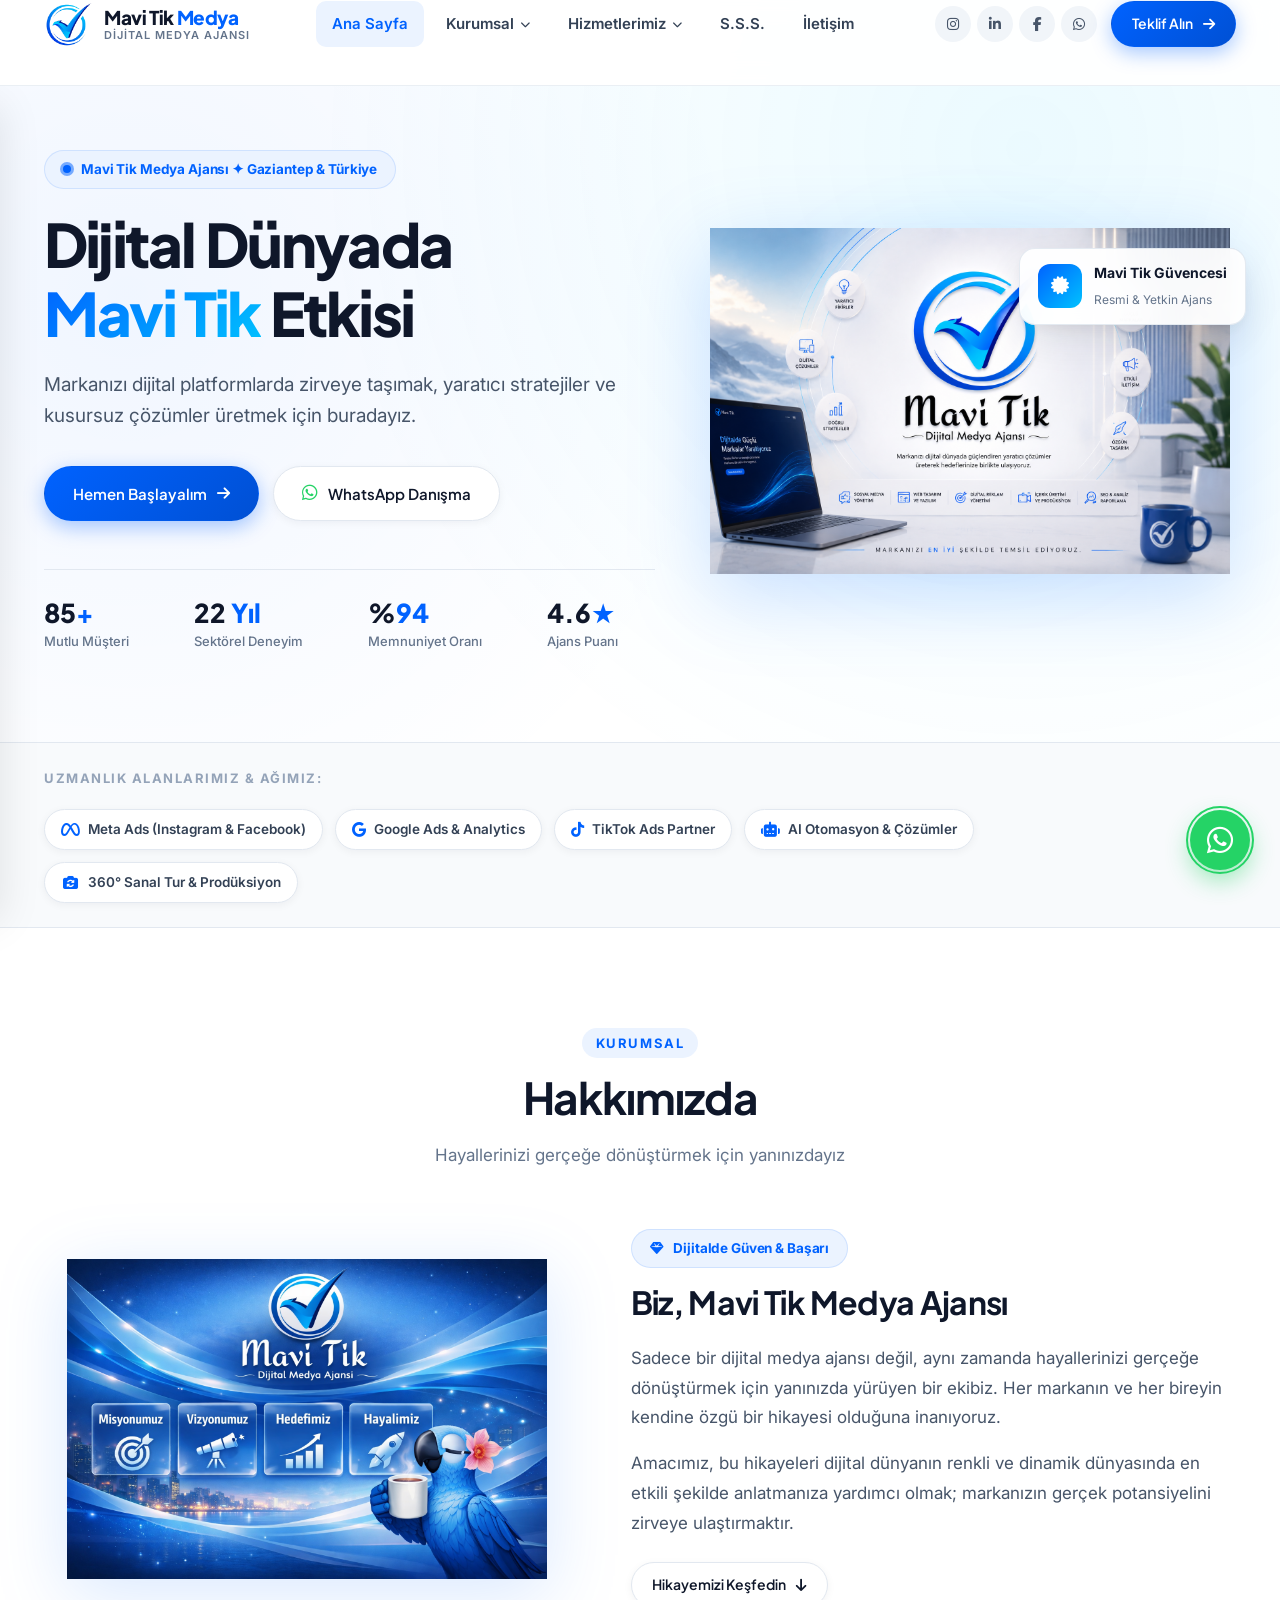
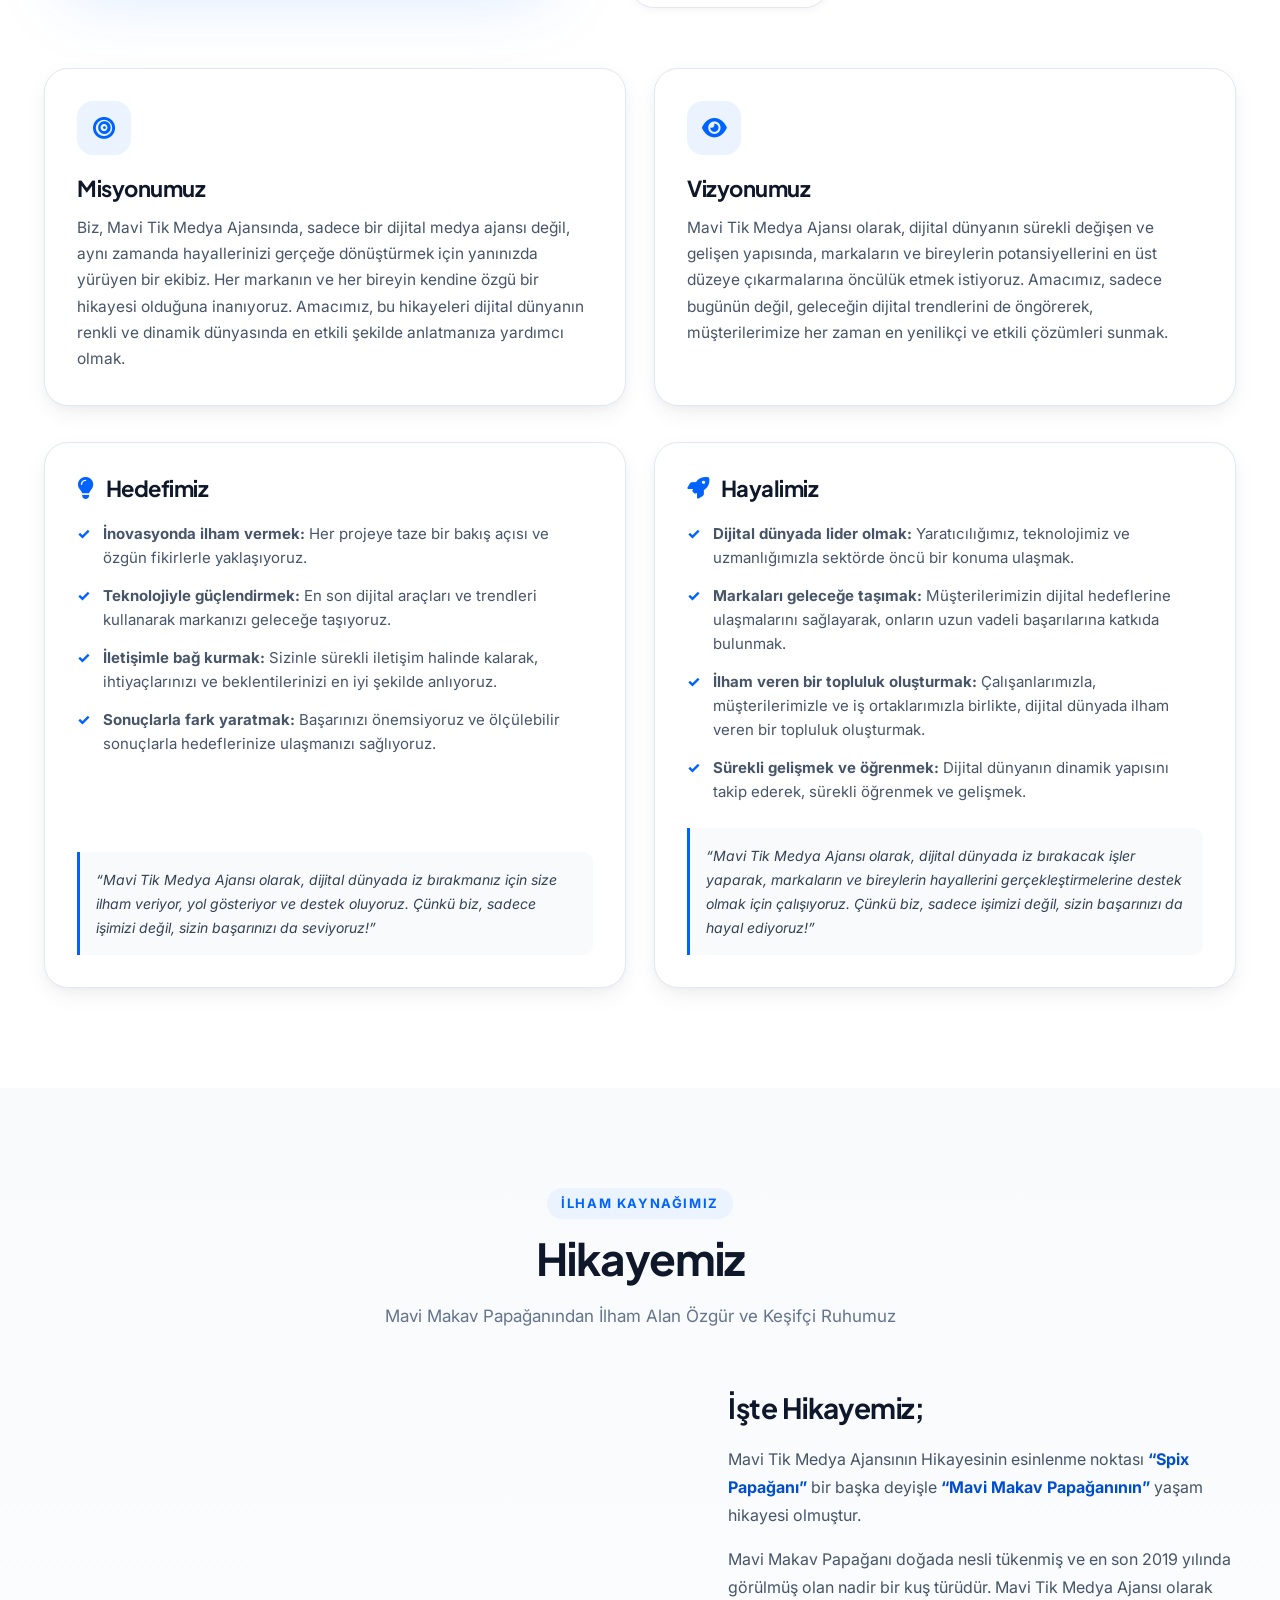
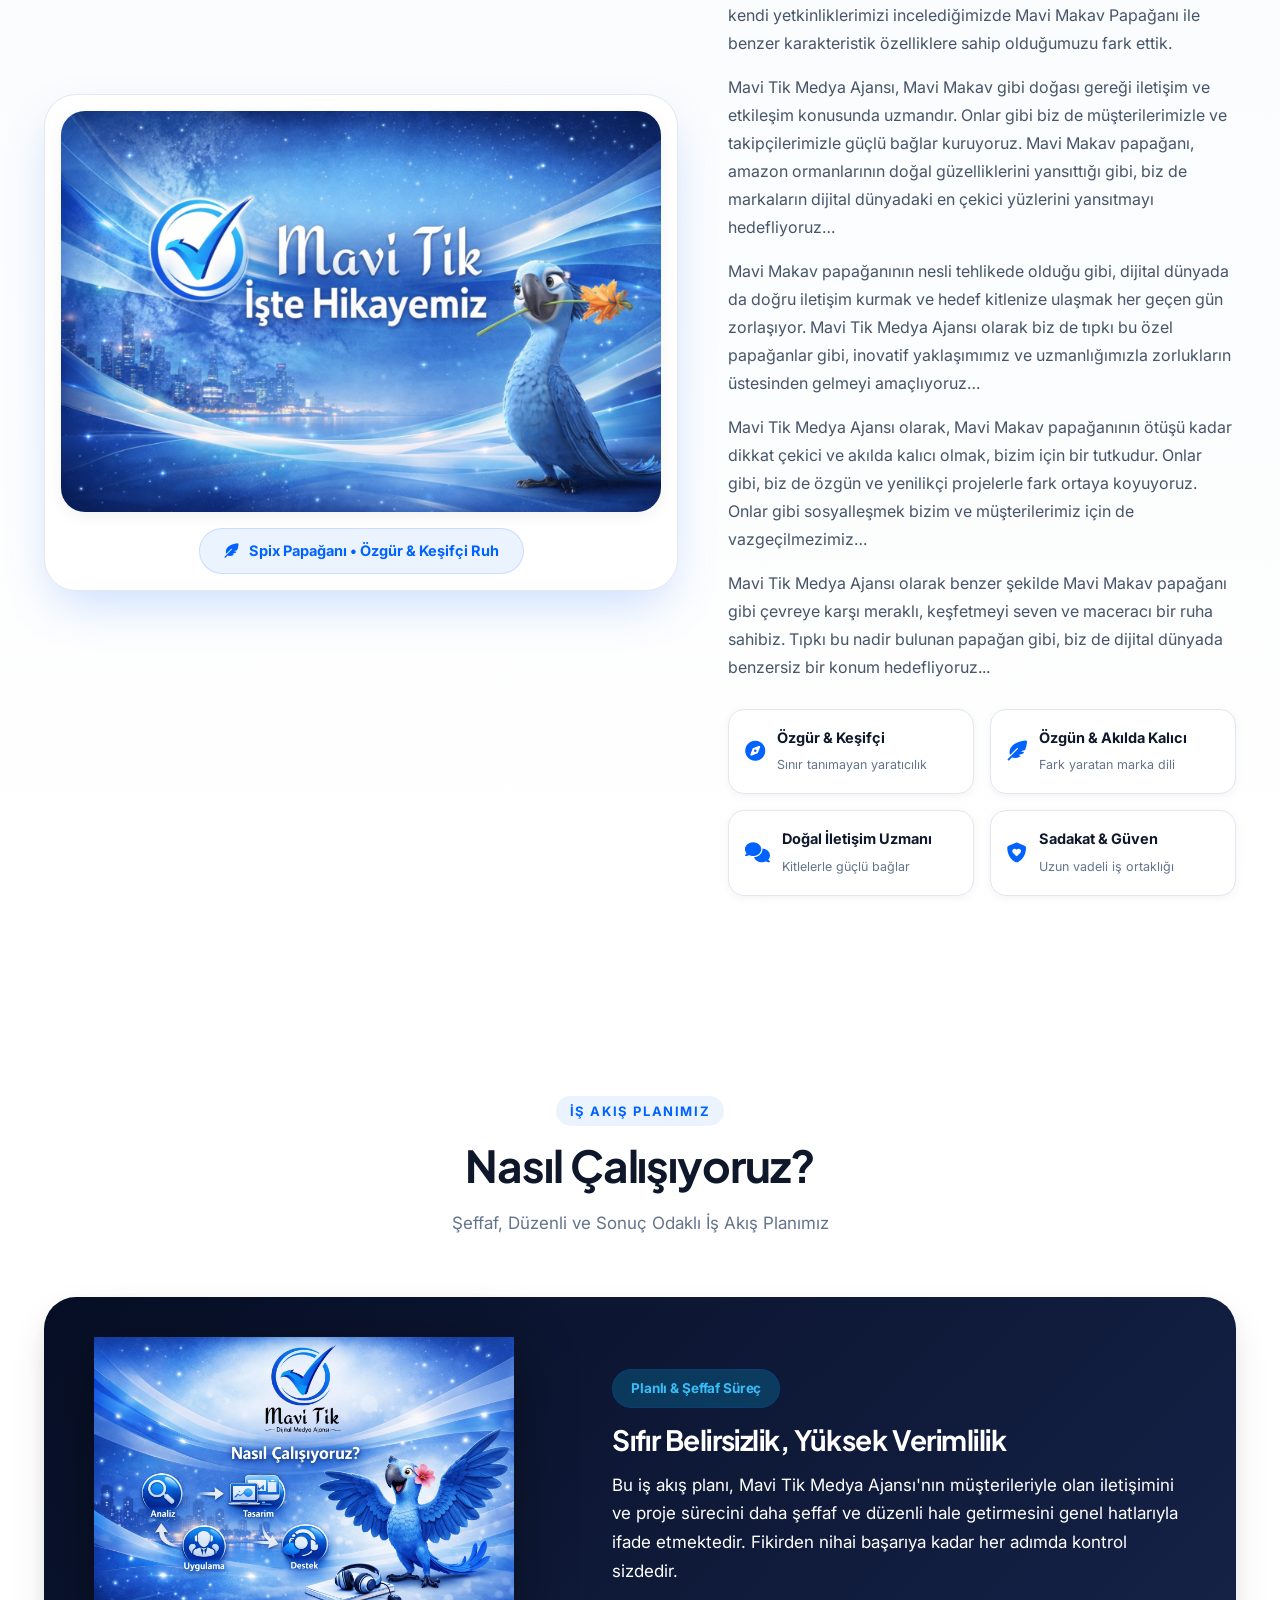
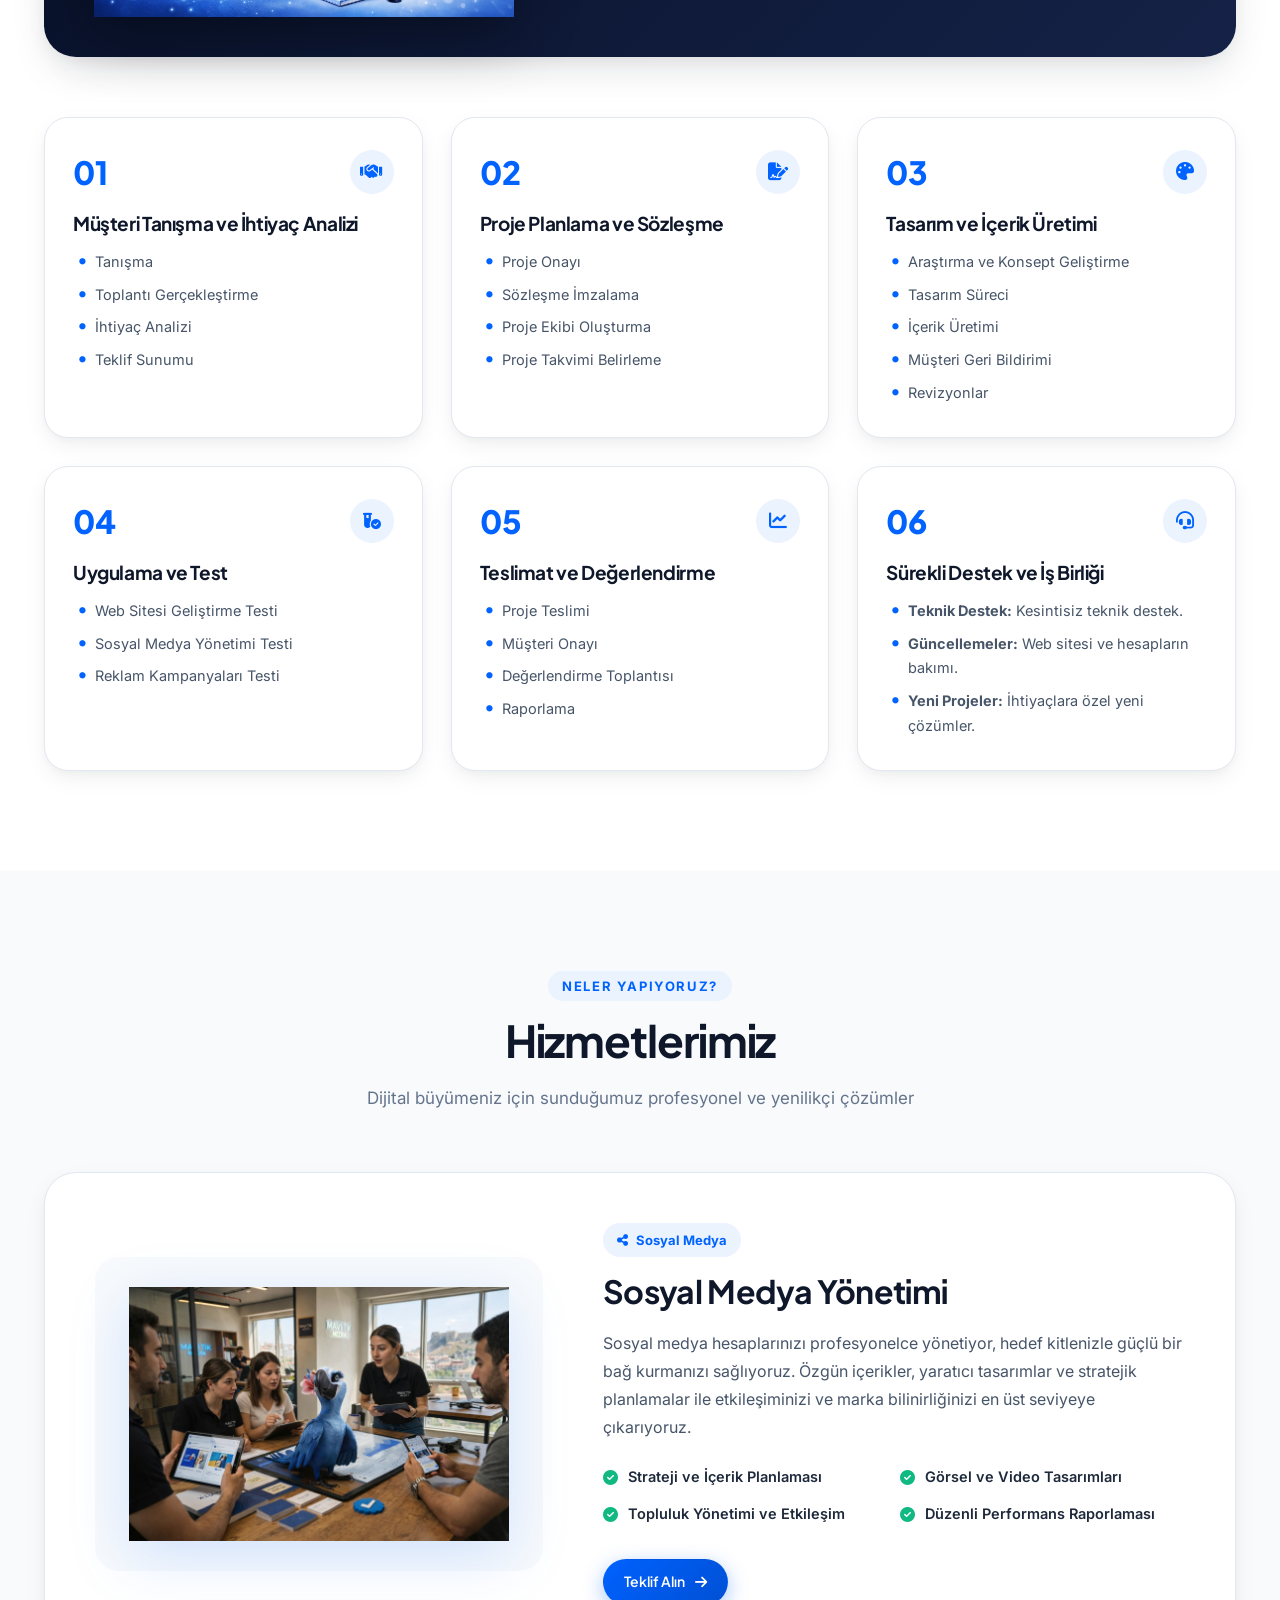
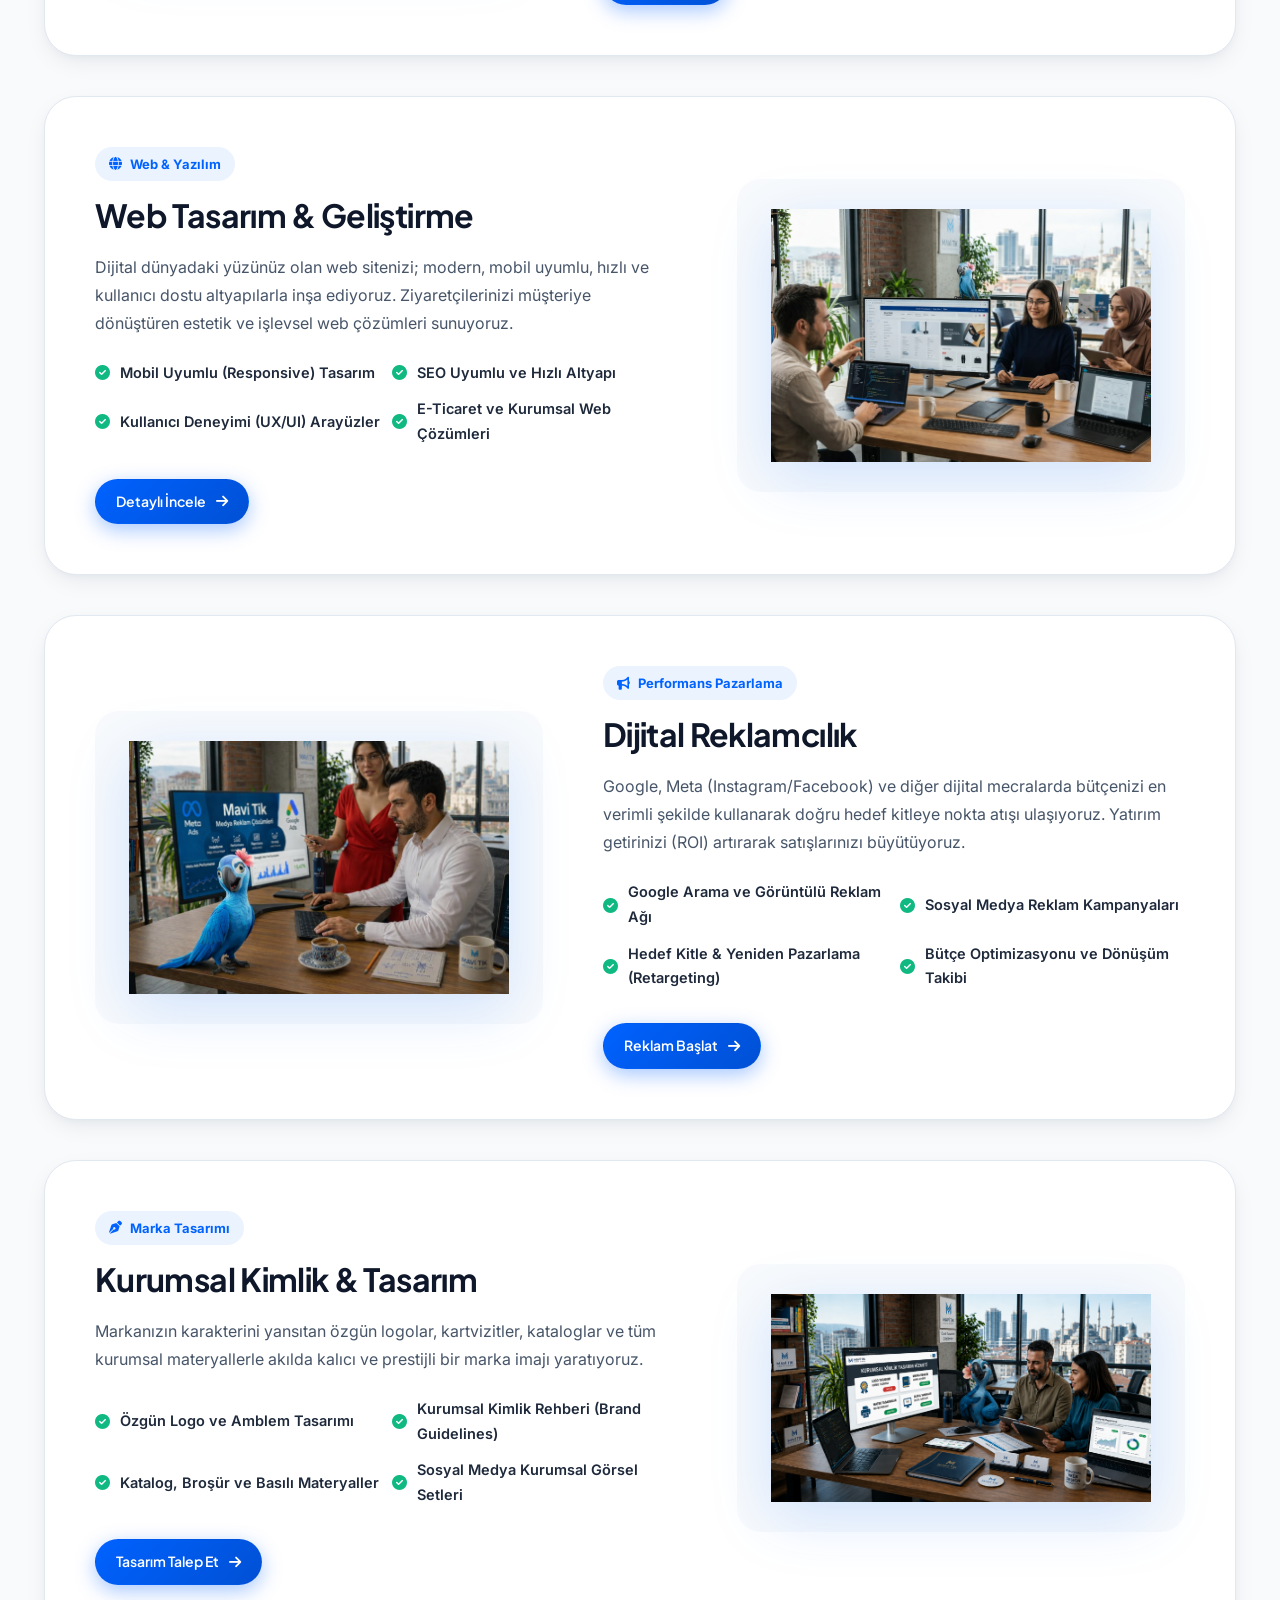
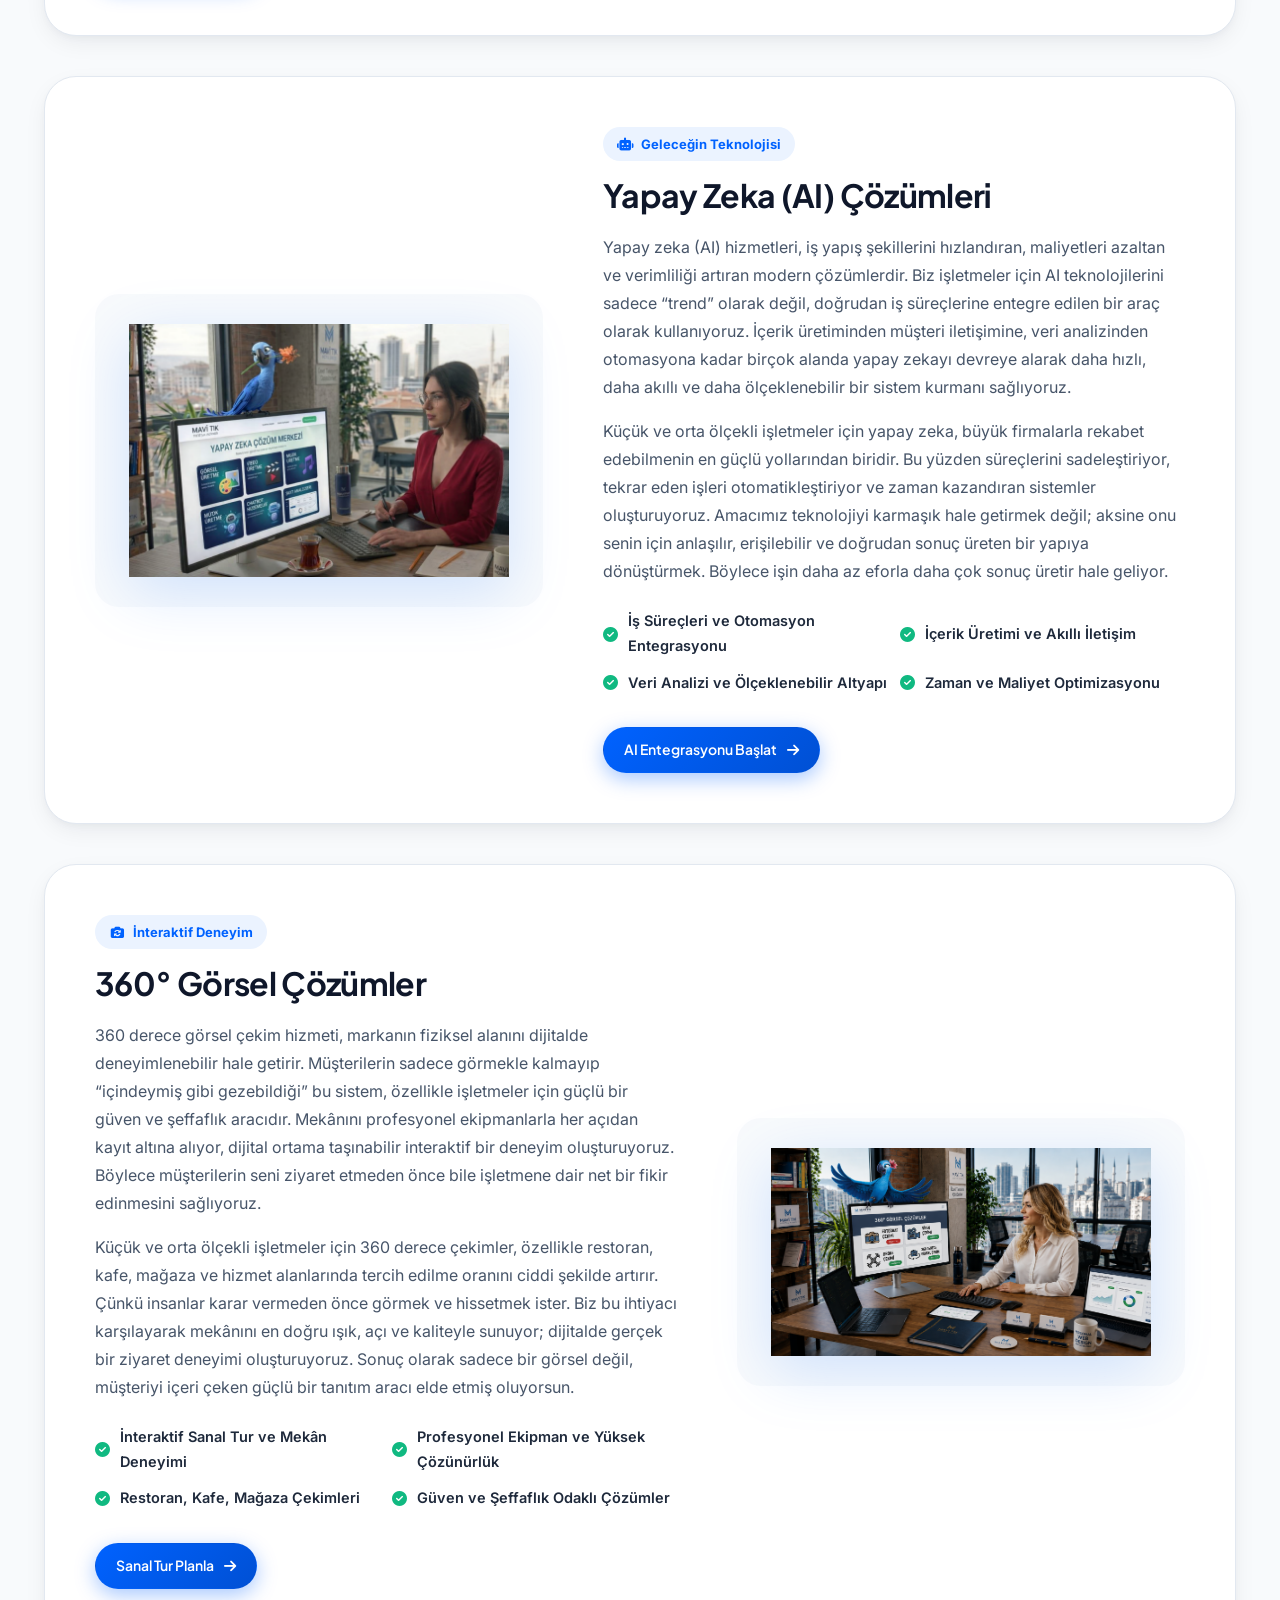
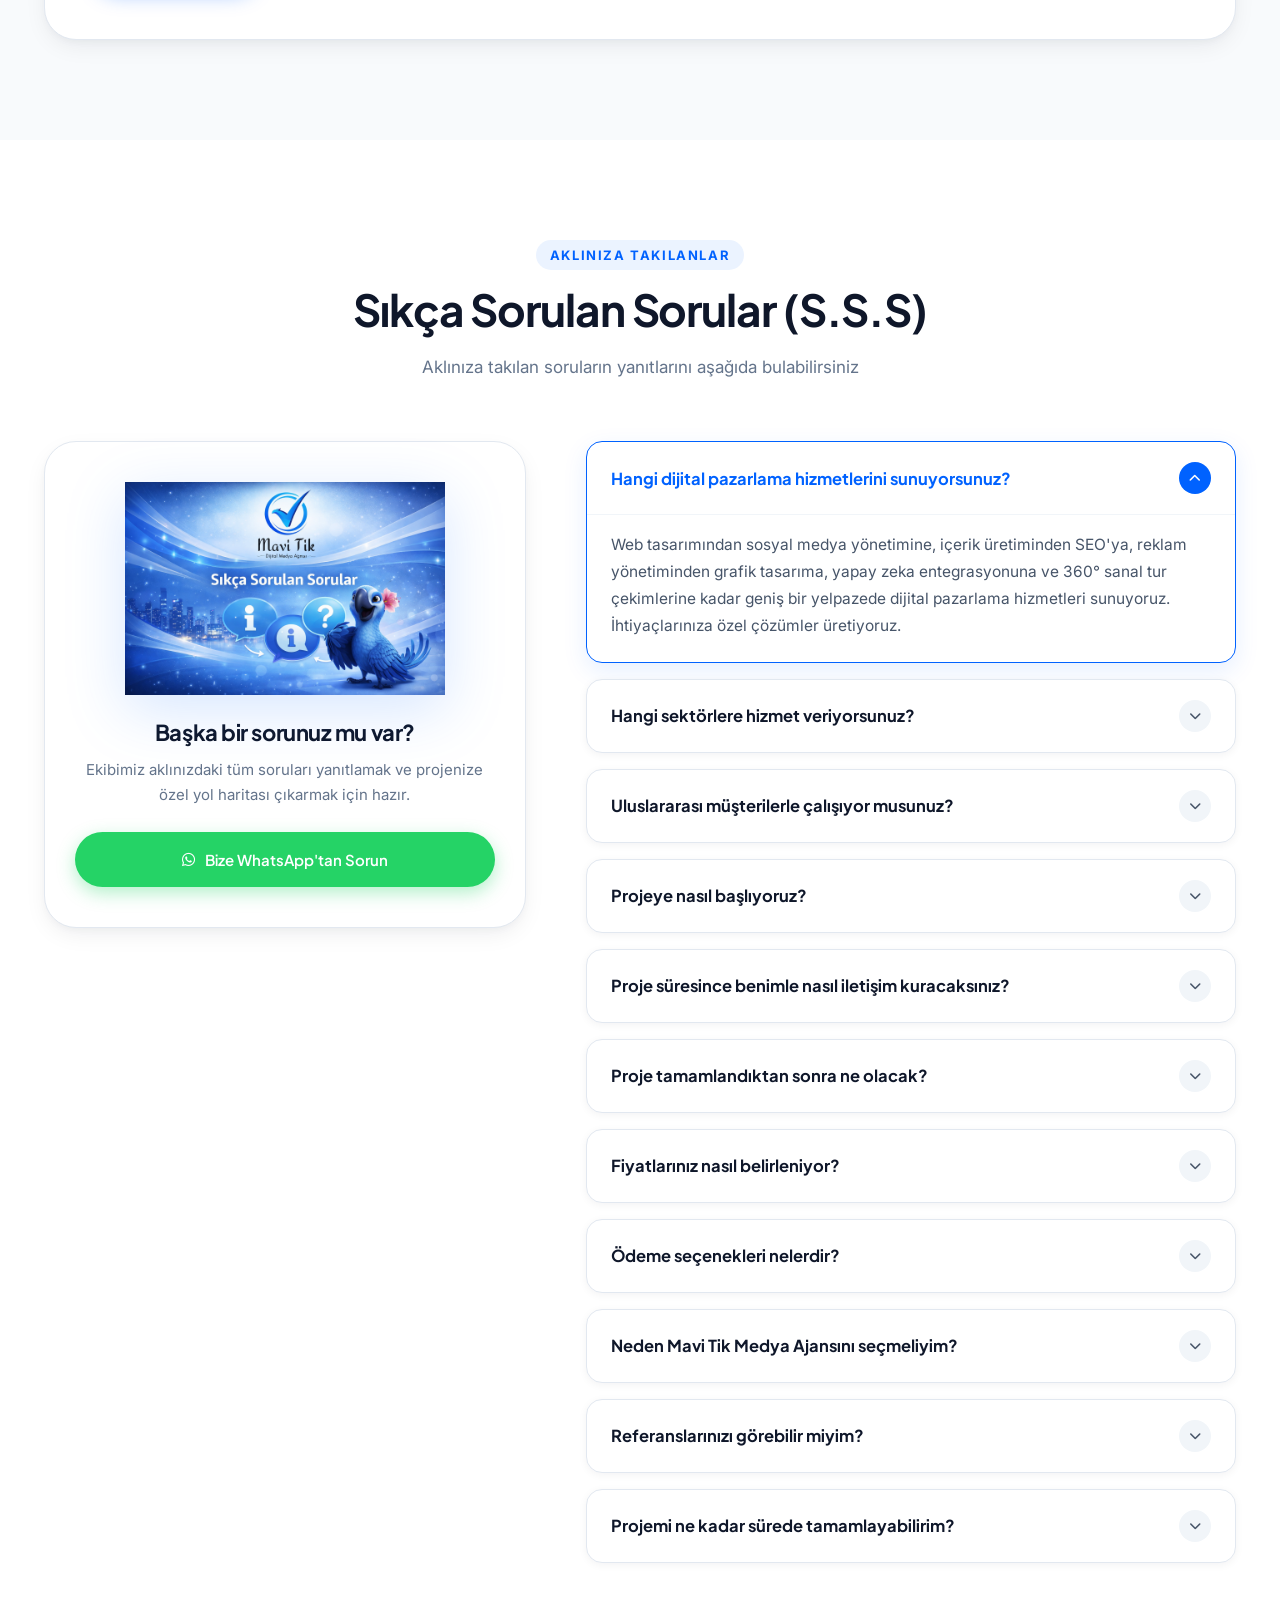
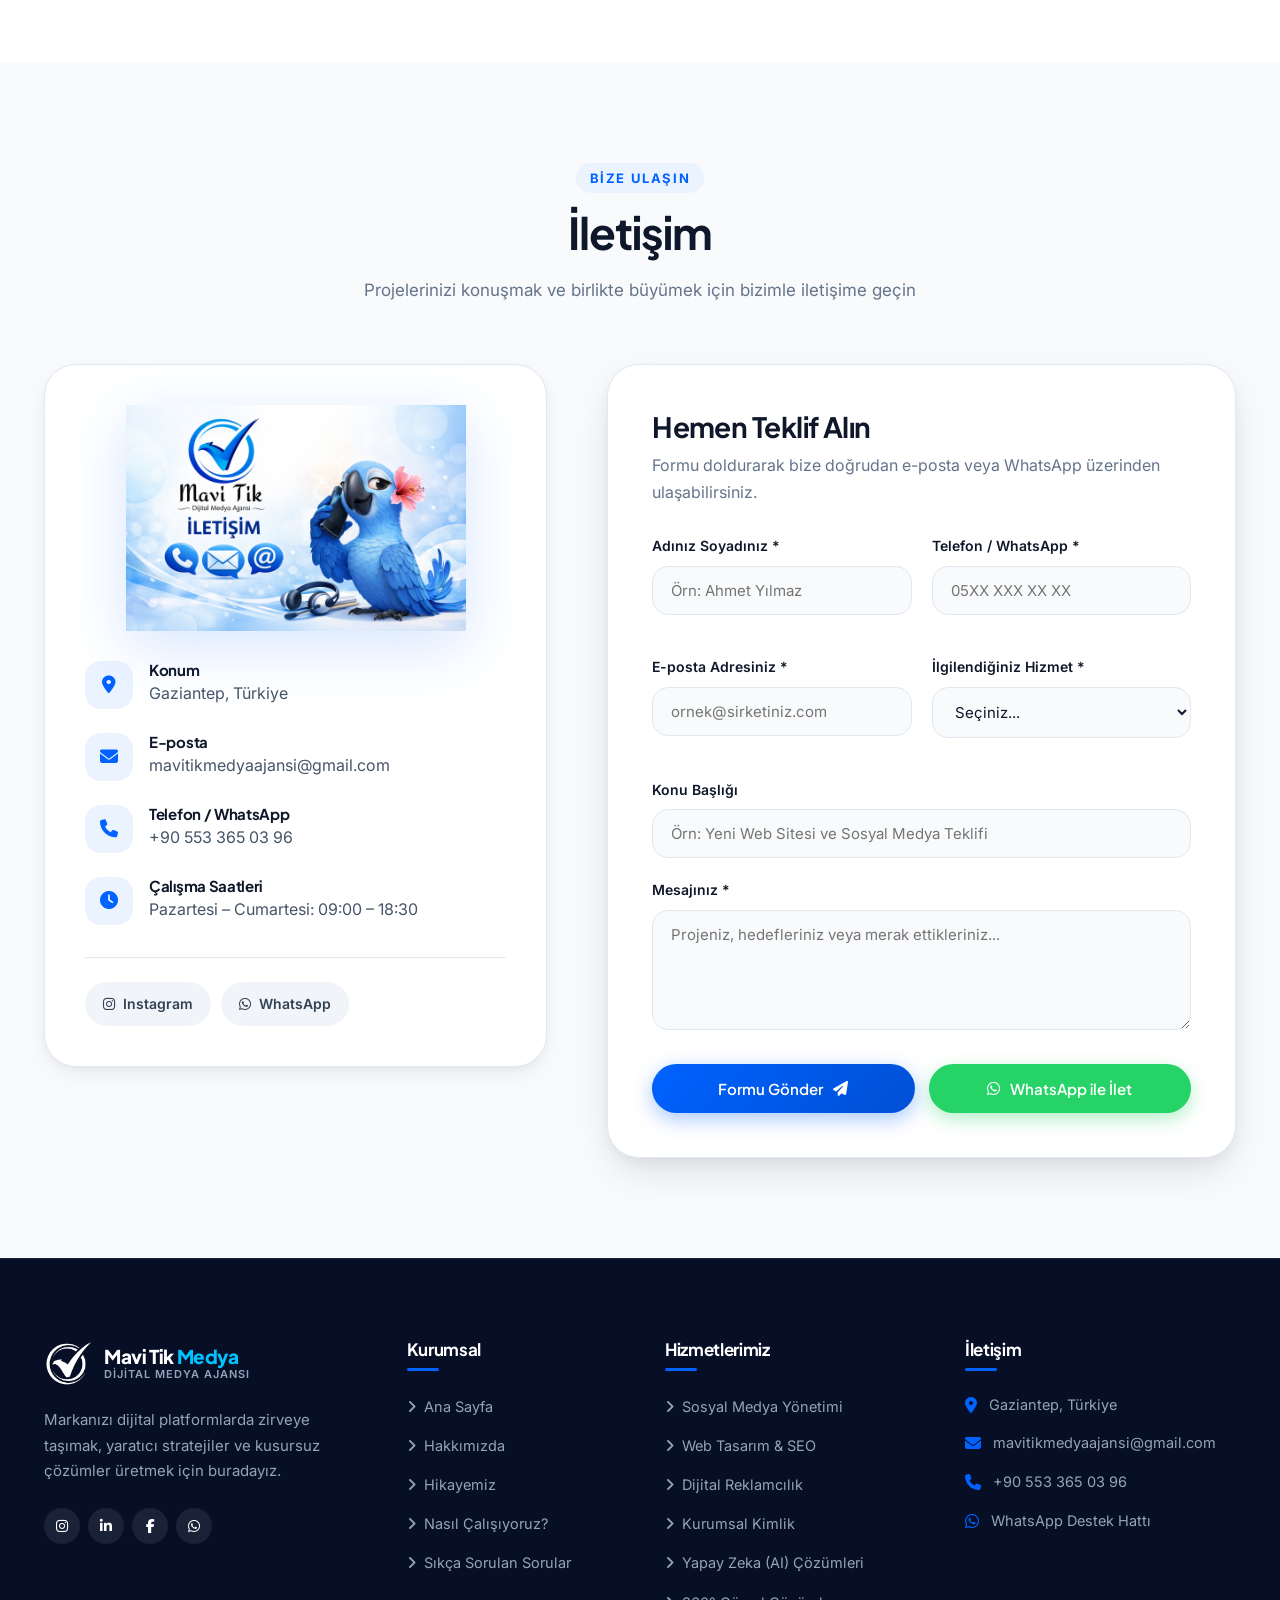
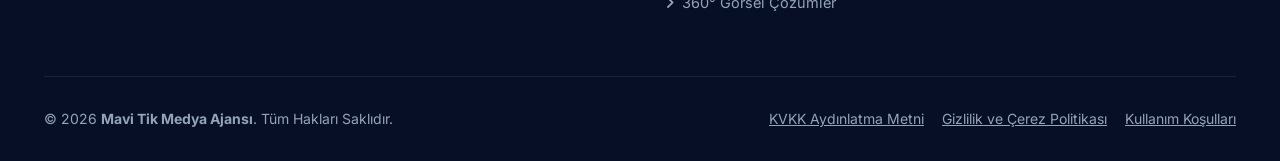
==== commit 101551bd: "Add files via upload" ====
--- a/index.html
+++ b/index.html
@@ -1,3960 +1,4565 @@
-<!DOCTYPE html>
-<html lang="tr">
-<head>
-    <meta charset="UTF-8">
-    <meta name="viewport" content="width=device-width, initial-scale=1.0">
-    <title>Mavi Tik Medya Ajansı | Dijital Medya & Büyüme Çözümleri</title>
-    <meta name="description" content="Mavi Tik Medya Ajansı — Sosyal Medya Yönetimi, Web Tasarım & Geliştirme, Dijital Reklamcılık, Kurumsal Kimlik, Yapay Zeka (AI) Çözümleri ve 360° Görsel Hizmetler ile markanızı zirveye taşıyoruz.">
-    <meta name="keywords" content="mavi tik medya, dijital medya ajansı, sosyal medya yönetimi, web tasarım, dijital reklamcılık, yapay zeka çözümleri, 360 sanal tur, kurumsal kimlik, gaziantep medya ajansı">
-    <meta name="author" content="Mavi Tik Medya Ajansı">
-
-    <!-- Open Graph / Meta -->
-    <meta property="og:type" content="website">
-    <meta property="og:title" content="Mavi Tik Medya Ajansı | Dijital Dünyada Mavi Tik Etkisi">
-    <meta property="og:description" content="Markanızı dijital platformlarda zirveye taşımak, yaratıcı stratejiler ve kusursuz çözümler üretmek için buradayız.">
-    <meta property="og:image" content="assets/images/ana.png">
-    <meta property="og:url" content="https://mavitikmedya.com/">
-
-    <!-- Favicon -->
-    <link rel="icon" href="assets/images/logo.png" type="image/png">
-
-    <!-- Google Fonts: Plus Jakarta Sans & Inter -->
-    <link rel="preconnect" href="https://fonts.googleapis.com">
-    <link rel="preconnect" href="https://fonts.gstatic.com" crossorigin>
-    <link href="https://fonts.googleapis.com/css2?family=Plus+Jakarta+Sans:wght@400;500;600;700;800&family=Inter:wght@300;400;500;600;700&display=swap" rel="stylesheet">
-
-    <!-- FontAwesome 6.4.0 -->
-    <link rel="stylesheet" href="https://cdnjs.cloudflare.com/ajax/libs/font-awesome/6.4.0/css/all.min.css">
-
-    <style>
-        /* ================================================================
-           DESIGN SYSTEM & VARIABLES
-           ================================================================ */
-        :root {
-            --primary: #0062FF;
-            --primary-dark: #004ecc;
-            --primary-light: #EBF3FF;
-            --primary-glow: rgba(0, 98, 255, 0.18);
-            
-            --secondary: #00C2FF;
-            --secondary-glow: rgba(0, 194, 255, 0.25);
-            --accent-emerald: #10B981;
-            --accent-amber: #F59E0B;
-            
-            --dark: #070F26;
-            --dark-surface: #0E1A3D;
-            --dark-card: #14234E;
-            
-            --slate-900: #0F172A;
-            --slate-800: #1E293B;
-            --slate-700: #334155;
-            --slate-600: #475569;
-            --slate-500: #64748B;
-            --slate-400: #94A3B8;
-            --slate-200: #E2E8F0;
-            --slate-100: #F1F5F9;
-            --slate-50:  #F8FAFC;
-            --white:     #FFFFFF;
-
-            --font-display: 'Plus Jakarta Sans', -apple-system, BlinkMacSystemFont, sans-serif;
-            --font-body:    'Inter', -apple-system, BlinkMacSystemFont, sans-serif;
-
-            --shadow-sm: 0 2px 8px rgba(15, 23, 42, 0.05);
-            --shadow-md: 0 8px 24px -4px rgba(15, 23, 42, 0.08), 0 3px 8px -2px rgba(15, 23, 42, 0.04);
-            --shadow-lg: 0 16px 40px -6px rgba(15, 23, 42, 0.12), 0 6px 16px -3px rgba(15, 23, 42, 0.06);
-            --shadow-hover: 0 24px 50px -8px rgba(0, 98, 255, 0.22);
-
-            --radius-sm: 10px;
-            --radius-md: 16px;
-            --radius-lg: 24px;
-            --radius-xl: 32px;
-            --radius-full: 9999px;
-
-            --transition: all 0.3s cubic-bezier(0.4, 0, 0.2, 1);
-        }
-
-        /* ================================================================
-           BASE RESET
-           ================================================================ */
-        *, *::before, *::after {
-            box-sizing: border-box;
-            margin: 0;
-            padding: 0;
-        }
-
-        html {
-            scroll-behavior: smooth;
-            scroll-padding-top: 86px;
-            -webkit-text-size-adjust: 100%;
-            overflow-x: hidden;
-            width: 100%;
-        }
-
-        body {
-            font-family: var(--font-body);
-            background-color: var(--white);
-            color: var(--slate-700);
-            line-height: 1.7;
-            font-size: 16px;
-            overflow-x: hidden;
-            -webkit-font-smoothing: antialiased;
-        }
-
-        h1, h2, h3, h4, h5, h6 {
-            font-family: var(--font-display);
-            color: var(--slate-900);
-            font-weight: 700;
-            line-height: 1.25;
-            letter-spacing: -0.02em;
-        }
-
-        a {
-            color: inherit;
-            text-decoration: none;
-            transition: var(--transition);
-        }
-
-        img {
-            max-width: 100%;
-            height: auto;
-            display: block;
-        }
-
-        ul {
-            list-style: none;
-        }
-
-        button, input, select, textarea {
-            font-family: inherit;
-            font-size: inherit;
-        }
-
-        .container {
-            width: 100%;
-            max-width: 1240px;
-            margin: 0 auto;
-            padding: 0 24px;
-        }
-
-        /* ================================================================
-           UTILITY & DECORATIVE CLASSES
-           ================================================================ */
-        .text-gradient {
-            background: linear-gradient(135deg, var(--primary) 0%, var(--secondary) 100%);
-            -webkit-background-clip: text;
-            -webkit-text-fill-color: transparent;
-        }
-
-        .badge-pill {
-            display: inline-flex;
-            align-items: center;
-            gap: 10px;
-            padding: 7px 18px;
-            background: var(--primary-light);
-            color: var(--primary);
-            border-radius: var(--radius-full);
-            font-size: 13.5px;
-            font-weight: 700;
-            letter-spacing: -0.01em;
-            border: 1px solid rgba(0, 98, 255, 0.12);
-        }
-
-        .badge-pill .pulse-dot {
-            width: 8px;
-            height: 8px;
-            border-radius: 50%;
-            background: var(--primary);
-            position: relative;
-        }
-
-        .badge-pill .pulse-dot::after {
-            content: '';
-            position: absolute;
-            inset: -3px;
-            border-radius: 50%;
-            background: var(--primary);
-            opacity: 0.5;
-            animation: pulseDot 1.8s infinite;
-        }
-
-        @keyframes pulseDot {
-            0% { transform: scale(1); opacity: 0.6; }
-            50% { transform: scale(2.2); opacity: 0; }
-            100% { transform: scale(1); opacity: 0; }
-        }
-
-        /* Buttons */
-        .btn {
-            display: inline-flex;
-            align-items: center;
-            justify-content: center;
-            gap: 10px;
-            padding: 14px 28px;
-            border-radius: var(--radius-full);
-            font-family: var(--font-display);
-            font-size: 15px;
-            font-weight: 600;
-            cursor: pointer;
-            border: 1px solid transparent;
-            transition: var(--transition);
-            white-space: nowrap;
-        }
-
-        .btn-primary {
-            background: linear-gradient(135deg, var(--primary) 0%, #0050d4 100%);
-            color: var(--white);
-            box-shadow: 0 6px 20px rgba(0, 98, 255, 0.35);
-        }
-
-        .btn-primary:hover {
-            transform: translateY(-2px);
-            box-shadow: 0 10px 28px rgba(0, 98, 255, 0.45);
-            color: var(--white);
-        }
-
-        .btn-outline {
-            background: var(--white);
-            color: var(--slate-900);
-            border-color: var(--slate-200);
-            box-shadow: var(--shadow-sm);
-        }
-
-        .btn-outline:hover {
-            border-color: var(--primary);
-            color: var(--primary);
-            background: var(--primary-light);
-            transform: translateY(-2px);
-        }
-
-        .btn-whatsapp {
-            background: #25D366;
-            color: var(--white);
-            box-shadow: 0 6px 18px rgba(37, 211, 102, 0.35);
-        }
-
-        .btn-whatsapp:hover {
-            background: #1eb855;
-            transform: translateY(-2px);
-            box-shadow: 0 10px 24px rgba(37, 211, 102, 0.45);
-            color: var(--white);
-        }
-
-        .btn-sm {
-            padding: 10px 20px;
-            font-size: 14px;
-        }
-
-        /* Section Commons */
-        .section {
-            padding: 100px 0;
-            position: relative;
-        }
-
-        .section-header {
-            text-align: center;
-            max-width: 720px;
-            margin: 0 auto 60px;
-        }
-
-        .section-tag {
-            display: inline-block;
-            font-size: 13px;
-            font-weight: 700;
-            text-transform: uppercase;
-            letter-spacing: 1.6px;
-            color: var(--primary);
-            margin-bottom: 12px;
-            background: var(--primary-light);
-            padding: 4px 14px;
-            border-radius: var(--radius-full);
-        }
-
-        .section-title {
-            font-size: clamp(30px, 4vw, 44px);
-            margin-bottom: 16px;
-            letter-spacing: -0.025em;
-        }
-
-        .section-desc {
-            font-size: 17px;
-            color: var(--slate-500);
-            line-height: 1.65;
-        }
-
-        .bg-light {
-            background-color: var(--slate-50);
-        }
-
-        .bg-dark {
-            background-color: var(--dark);
-            color: var(--slate-400);
-        }
-
-        .bg-dark h1, .bg-dark h2, .bg-dark h3, .bg-dark h4 {
-            color: var(--white);
-        }
-
-        /* Ambient floating micro-animation for 3D art */
-        @keyframes gentleFloat {
-            0% { transform: translateY(0px) rotate(0deg); }
-            50% { transform: translateY(-10px) rotate(0.5deg); }
-            100% { transform: translateY(0px) rotate(0deg); }
-        }
-
-        .float-animate {
-            animation: gentleFloat 6s ease-in-out infinite;
-        }
-
-        /* ================================================================
-           HEADER / NAVBAR
-           ================================================================ */
-        .navbar {
-            position: fixed;
-            top: 0;
-            left: 0;
-            width: 100%;
-            height: 86px;
-            background: rgba(255, 255, 255, 0.92);
-            backdrop-filter: blur(14px);
-            -webkit-backdrop-filter: blur(14px);
-            z-index: 1000;
-            border-bottom: 1px solid rgba(226, 232, 240, 0.7);
-            transition: var(--transition);
-        }
-
-        .navbar.scrolled {
-            height: 74px;
-            background: rgba(255, 255, 255, 0.98);
-            box-shadow: 0 10px 30px rgba(15, 23, 42, 0.08);
-        }
-
-        .nav-inner {
-            display: flex;
-            align-items: center;
-            justify-content: space-between;
-            height: 100%;
-        }
-
-        /* Brand Logo */
-        .nav-brand {
-            display: flex;
-            align-items: center;
-            gap: 12px;
-            text-decoration: none;
-        }
-
-        .nav-brand-logo {
-            height: 48px;
-            width: auto;
-            object-fit: contain;
-            transition: var(--transition);
-        }
-
-        .navbar.scrolled .nav-brand-logo {
-            height: 42px;
-        }
-
-        .nav-brand-text {
-            display: flex;
-            flex-direction: column;
-            line-height: 1.15;
-        }
-
-        .nav-brand-title {
-            font-family: var(--font-display);
-            font-size: 19px;
-            font-weight: 800;
-            color: var(--slate-900);
-            letter-spacing: -0.02em;
-        }
-
-        .nav-brand-title span {
-            color: var(--primary);
-        }
-
-        .nav-brand-sub {
-            font-size: 11px;
-            font-weight: 600;
-            color: var(--slate-500);
-            text-transform: uppercase;
-            letter-spacing: 1px;
-        }
-
-        /* Desktop Nav Menu */
-        .nav-menu {
-            display: flex;
-            align-items: center;
-            gap: 6px;
-        }
-
-        .nav-item {
-            position: relative;
-        }
-
-        .nav-link {
-            display: inline-flex;
-            align-items: center;
-            gap: 6px;
-            padding: 10px 16px;
-            font-size: 15px;
-            font-weight: 600;
-            color: var(--slate-700);
-            border-radius: var(--radius-sm);
-            transition: var(--transition);
-        }
-
-        .nav-link:hover, .nav-link.active {
-            color: var(--primary);
-            background: var(--primary-light);
-        }
-
-        .nav-link i.fa-chevron-down {
-            font-size: 10px;
-            transition: transform 0.25s ease;
-        }
-
-        .nav-item:hover .nav-link i.fa-chevron-down {
-            transform: rotate(180deg);
-        }
-
-        /* Dropdown Menus */
-        .nav-dropdown {
-            position: absolute;
-            top: 100%;
-            left: 0;
-            min-width: 260px;
-            background: var(--white);
-            border-radius: var(--radius-md);
-            box-shadow: var(--shadow-lg);
-            border: 1px solid var(--slate-200);
-            padding: 10px;
-            opacity: 0;
-            visibility: hidden;
-            transform: translateY(12px);
-            transition: all 0.25s cubic-bezier(0.16, 1, 0.3, 1);
-            z-index: 100;
-        }
-
-        .nav-item:hover .nav-dropdown {
-            opacity: 1;
-            visibility: visible;
-            transform: translateY(4px);
-        }
-
-        .dropdown-link {
-            display: flex;
-            align-items: center;
-            gap: 12px;
-            padding: 11px 14px;
-            font-size: 14px;
-            font-weight: 600;
-            color: var(--slate-700);
-            border-radius: var(--radius-sm);
-            transition: var(--transition);
-        }
-
-        .dropdown-link i {
-            font-size: 15px;
-            width: 22px;
-            color: var(--primary);
-            transition: var(--transition);
-        }
-
-        .dropdown-link:hover {
-            background: var(--primary-light);
-            color: var(--primary);
-            transform: translateX(4px);
-        }
-
-        /* Nav Actions */
-        .nav-actions {
-            display: flex;
-            align-items: center;
-            gap: 14px;
-        }
-
-        .nav-social-icons {
-            display: flex;
-            align-items: center;
-            gap: 6px;
-        }
-
-        .nav-social-btn {
-            width: 36px;
-            height: 36px;
-            border-radius: 50%;
-            display: inline-flex;
-            align-items: center;
-            justify-content: center;
-            color: var(--slate-600);
-            background: var(--slate-100);
-            font-size: 14px;
-            transition: var(--transition);
-        }
-
-        .nav-social-btn:hover {
-            background: var(--primary);
-            color: var(--white);
-            transform: translateY(-2px);
-        }
-
-        .nav-hamburger {
-            display: none;
-            flex-direction: column;
-            gap: 5px;
-            background: none;
-            border: none;
-            cursor: pointer;
-            padding: 8px;
-        }
-
-        .nav-hamburger span {
-            width: 24px;
-            height: 2.5px;
-            background: var(--slate-900);
-            border-radius: 2px;
-            transition: var(--transition);
-        }
-
-        .nav-hamburger.active span:nth-child(1) {
-            transform: translateY(7.5px) rotate(45deg);
-        }
-
-        .nav-hamburger.active span:nth-child(2) {
-            opacity: 0;
-            transform: scaleX(0);
-        }
-
-        .nav-hamburger.active span:nth-child(3) {
-            transform: translateY(-7.5px) rotate(-45deg);
-        }
-
-        /* Mobile Drawer */
-        .mobile-drawer {
-            position: fixed;
-            top: 86px;
-            left: 0;
-            width: 100%;
-            height: calc(100vh - 86px);
-            background: var(--white);
-            padding: 28px 24px;
-            overflow-y: auto;
-            transform: translateX(-100%);
-            transition: transform 0.35s cubic-bezier(0.16, 1, 0.3, 1);
-            z-index: 999;
-            box-shadow: 0 20px 40px rgba(0,0,0,0.1);
-        }
-
-        .mobile-drawer.open {
-            transform: translateX(0);
-        }
-
-        .mobile-nav-list {
-            display: flex;
-            flex-direction: column;
-            gap: 8px;
-        }
-
-        .mobile-nav-item {
-            border-bottom: 1px solid var(--slate-100);
-            padding-bottom: 6px;
-        }
-
-        .mobile-nav-link {
-            display: flex;
-            align-items: center;
-            justify-content: space-between;
-            padding: 10px 0;
-            font-size: 16px;
-            font-weight: 700;
-            color: var(--slate-900);
-        }
-
-        .mobile-sub-list {
-            padding-left: 16px;
-            display: flex;
-            flex-direction: column;
-            gap: 6px;
-            margin: 6px 0 12px;
-        }
-
-        .mobile-sub-link {
-            font-size: 14px;
-            color: var(--slate-600);
-            display: flex;
-            align-items: center;
-            gap: 10px;
-            padding: 6px 0;
-        }
-
-        .mobile-sub-link i {
-            color: var(--primary);
-            width: 16px;
-        }
-
-        /* ================================================================
-           HERO SECTION
-           ================================================================ */
-        .hero {
-            padding: 150px 0 90px;
-            background: radial-gradient(circle at 80% 20%, rgba(0, 194, 255, 0.08) 0%, rgba(255, 255, 255, 0) 60%),
-                        radial-gradient(circle at 10% 40%, rgba(0, 98, 255, 0.06) 0%, rgba(255, 255, 255, 0) 50%);
-            position: relative;
-            overflow: hidden;
-        }
-
-        .hero-grid {
-            display: grid;
-            grid-template-columns: 1.15fr 1fr;
-            align-items: center;
-            gap: 50px;
-        }
-
-        .hero-title {
-            font-size: clamp(38px, 5vw, 60px);
-            font-weight: 800;
-            line-height: 1.15;
-            letter-spacing: -0.03em;
-            margin: 20px 0 22px;
-        }
-
-        .hero-desc {
-            font-size: 19px;
-            color: var(--slate-600);
-            line-height: 1.65;
-            margin-bottom: 34px;
-            max-width: 580px;
-        }
-
-        .hero-actions {
-            display: flex;
-            flex-wrap: wrap;
-            gap: 14px;
-            margin-bottom: 48px;
-        }
-
-        .hero-trust-bar {
-            display: grid;
-            grid-template-columns: repeat(4, auto);
-            gap: 28px;
-            padding-top: 30px;
-            border-top: 1px solid var(--slate-200);
-        }
-
-        .trust-stat-num {
-            font-family: var(--font-display);
-            font-size: 26px;
-            font-weight: 800;
-            color: var(--slate-900);
-            line-height: 1;
-            margin-bottom: 4px;
-        }
-
-        .trust-stat-num span {
-            color: var(--primary);
-        }
-
-        .trust-stat-label {
-            font-size: 13px;
-            color: var(--slate-500);
-            font-weight: 500;
-        }
-
-        /* Hero Visual Showcase */
-        .hero-visual-wrapper {
-            position: relative;
-            display: flex;
-            justify-content: center;
-            align-items: center;
-        }
-
-        .hero-visual-glow {
-            position: absolute;
-            width: 80%;
-            height: 80%;
-            background: radial-gradient(circle, rgba(0, 98, 255, 0.25) 0%, rgba(0, 194, 255, 0.1) 50%, transparent 70%);
-            filter: blur(50px);
-            z-index: 1;
-        }
-
-        .hero-main-img {
-            position: relative;
-            z-index: 2;
-            width: 100%;
-            max-width: 520px;
-            height: auto;
-            object-fit: contain;
-            filter: drop-shadow(0 20px 40px rgba(0, 98, 255, 0.2));
-        }
-
-        /* Floating Badge Cards */
-        .hero-float-card {
-            position: absolute;
-            background: rgba(255, 255, 255, 0.95);
-            backdrop-filter: blur(12px);
-            border: 1px solid rgba(226, 232, 240, 0.9);
-            border-radius: var(--radius-md);
-            padding: 12px 18px;
-            display: flex;
-            align-items: center;
-            gap: 12px;
-            box-shadow: var(--shadow-lg);
-            z-index: 3;
-            animation: gentleFloat 5s ease-in-out infinite;
-        }
-
-        .hero-float-card.top-right {
-            top: 20px;
-            right: -10px;
-            animation-delay: 1s;
-        }
-
-        .hero-float-card.bottom-left {
-            bottom: 25px;
-            left: -15px;
-            animation-delay: 2.5s;
-        }
-
-        .hfc-icon {
-            width: 44px;
-            height: 44px;
-            border-radius: 12px;
-            display: flex;
-            align-items: center;
-            justify-content: center;
-            font-size: 18px;
-            color: var(--white);
-        }
-
-        .hfc-icon.blue { background: linear-gradient(135deg, var(--primary), var(--secondary)); }
-        .hfc-icon.green { background: linear-gradient(135deg, #10B981, #059669); }
-
-        .hfc-text strong {
-            display: block;
-            font-size: 14px;
-            color: var(--slate-900);
-            font-weight: 700;
-        }
-
-        .hfc-text span {
-            font-size: 12px;
-            color: var(--slate-500);
-        }
-
-        /* ================================================================
-           PARTNERS & PLATFORM MARQUEE
-           ================================================================ */
-        .partners-bar {
-            padding: 24px 0;
-            background: var(--slate-50);
-            border-top: 1px solid var(--slate-200);
-            border-bottom: 1px solid var(--slate-200);
-        }
-
-        .partners-wrapper {
-            display: flex;
-            align-items: center;
-            justify-content: space-between;
-            flex-wrap: wrap;
-            gap: 20px;
-        }
-
-        .partners-title {
-            font-size: 13px;
-            font-weight: 700;
-            text-transform: uppercase;
-            letter-spacing: 1.5px;
-            color: var(--slate-400);
-        }
-
-        .partner-pill-group {
-            display: flex;
-            flex-wrap: wrap;
-            align-items: center;
-            gap: 12px;
-        }
-
-        .partner-pill {
-            display: inline-flex;
-            align-items: center;
-            gap: 8px;
-            padding: 8px 16px;
-            background: var(--white);
-            border: 1px solid var(--slate-200);
-            border-radius: var(--radius-full);
-            font-size: 13.5px;
-            font-weight: 600;
-            color: var(--slate-700);
-            box-shadow: var(--shadow-sm);
-        }
-
-        .partner-pill i {
-            color: var(--primary);
-            font-size: 15px;
-        }
-
-        /* ================================================================
-           KURUMSAL 1: HAKKIMIZDA
-           ================================================================ */
-        .about-split {
-            display: grid;
-            grid-template-columns: 1fr 1.15fr;
-            gap: 60px;
-            align-items: center;
-            margin-bottom: 60px;
-        }
-
-        .about-img-box {
-            position: relative;
-            display: flex;
-            justify-content: center;
-        }
-
-        .about-main-img {
-            max-width: 480px;
-            width: 100%;
-            height: auto;
-            object-fit: contain;
-            filter: drop-shadow(0 15px 35px rgba(0, 98, 255, 0.15));
-        }
-
-        .about-text h3 {
-            font-size: 32px;
-            margin-bottom: 20px;
-            line-height: 1.3;
-        }
-
-        .about-text p {
-            font-size: 17px;
-            color: var(--slate-600);
-            line-height: 1.75;
-            margin-bottom: 16px;
-        }
-
-        /* Misyon & Vizyon Grid */
-        .info-cards-grid {
-            display: grid;
-            grid-template-columns: 1fr 1fr;
-            gap: 28px;
-            margin-bottom: 36px;
-        }
-
-        .info-box-card {
-            background: var(--white);
-            border: 1px solid var(--slate-200);
-            border-radius: var(--radius-lg);
-            padding: 32px;
-            box-shadow: var(--shadow-md);
-            transition: var(--transition);
-            position: relative;
-            overflow: hidden;
-        }
-
-        .info-box-card::before {
-            content: '';
-            position: absolute;
-            top: 0;
-            left: 0;
-            width: 100%;
-            height: 4px;
-            background: linear-gradient(90deg, var(--primary), var(--secondary));
-            opacity: 0;
-            transition: var(--transition);
-        }
-
-        .info-box-card:hover {
-            transform: translateY(-5px);
-            box-shadow: var(--shadow-hover);
-        }
-
-        .info-box-card:hover::before {
-            opacity: 1;
-        }
-
-        .info-card-icon {
-            width: 54px;
-            height: 54px;
-            border-radius: var(--radius-md);
-            background: var(--primary-light);
-            color: var(--primary);
-            display: flex;
-            align-items: center;
-            justify-content: center;
-            font-size: 22px;
-            margin-bottom: 20px;
-        }
-
-        .info-box-card h3 {
-            font-size: 22px;
-            margin-bottom: 12px;
-        }
-
-        .info-box-card p {
-            font-size: 15.5px;
-            color: var(--slate-600);
-            line-height: 1.7;
-        }
-
-        /* Hedefimiz & Hayalimiz */
-        .goal-cards-grid {
-            display: grid;
-            grid-template-columns: 1fr 1fr;
-            gap: 28px;
-        }
-
-        .goal-card {
-            background: var(--white);
-            border: 1px solid var(--slate-200);
-            border-radius: var(--radius-lg);
-            padding: 32px;
-            box-shadow: var(--shadow-md);
-            display: flex;
-            flex-direction: column;
-            justify-content: space-between;
-        }
-
-        .goal-card h3 {
-            display: flex;
-            align-items: center;
-            gap: 12px;
-            font-size: 22px;
-            margin-bottom: 20px;
-            color: var(--slate-900);
-        }
-
-        .goal-card h3 i {
-            color: var(--primary);
-        }
-
-        .goal-list {
-            margin-bottom: 24px;
-        }
-
-        .goal-list li {
-            position: relative;
-            padding-left: 26px;
-            font-size: 15px;
-            color: var(--slate-600);
-            margin-bottom: 14px;
-            line-height: 1.6;
-        }
-
-        .goal-list li::before {
-            content: '✓';
-            position: absolute;
-            left: 0;
-            top: 0;
-            color: var(--primary);
-            font-weight: 800;
-        }
-
-        .goal-footer-quote {
-            padding: 16px;
-            background: var(--slate-50);
-            border-left: 3px solid var(--primary);
-            border-radius: 0 var(--radius-sm) var(--radius-sm) 0;
-            font-size: 14px;
-            font-style: italic;
-            color: var(--slate-700);
-            margin-top: auto;
-        }
-
-        /* ================================================================
-           KURUMSAL 2: HİKAYEMİZ (MAVİ MAKAV PAPAĞANI)
-           ================================================================ */
-        .story-section {
-            background: linear-gradient(180deg, #F8FAFC 0%, #FFFFFF 100%);
-        }
-
-        .story-wrapper {
-            display: grid;
-            grid-template-columns: 1.25fr 1fr;
-            gap: 50px;
-            align-items: center;
-        }
-
-        .story-img-card {
-            position: relative;
-            background: var(--white);
-            border-radius: var(--radius-xl);
-            padding: 16px;
-            border: 1px solid var(--slate-200);
-            box-shadow: 0 20px 50px -10px rgba(0, 98, 255, 0.22);
-            text-align: center;
-            transition: var(--transition);
-        }
-
-        .story-img-card:hover {
-            box-shadow: 0 25px 60px -10px rgba(0, 98, 255, 0.3);
-            transform: translateY(-4px);
-        }
-
-        .story-main-img {
-            max-width: 100%;
-            width: 100%;
-            height: auto;
-            object-fit: contain;
-            display: block;
-            margin: 0 auto;
-            border-radius: var(--radius-lg);
-            cursor: pointer;
-            transition: var(--transition);
-            box-shadow: 0 4px 16px rgba(0, 0, 0, 0.06);
-        }
-
-        .story-main-img:hover {
-            transform: scale(1.02);
-        }
-
-        .story-badge-bottom {
-            margin-top: 16px;
-            display: inline-flex;
-            align-items: center;
-            gap: 10px;
-            font-size: 14.5px;
-            font-weight: 700;
-            color: var(--primary);
-            background: var(--primary-light);
-            padding: 10px 24px;
-            border-radius: var(--radius-full);
-            cursor: pointer;
-            transition: var(--transition);
-            border: 1px solid rgba(0, 98, 255, 0.15);
-        }
-
-        .story-badge-bottom:hover {
-            background: var(--primary);
-            color: var(--white);
-        }
-
-        .story-content h3 {
-            font-size: 28px;
-            margin-bottom: 20px;
-            color: var(--slate-900);
-        }
-
-        .story-content p {
-            font-size: 16px;
-            color: var(--slate-600);
-            line-height: 1.75;
-            margin-bottom: 16px;
-        }
-
-        .story-content strong {
-            color: var(--primary-dark);
-            font-weight: 700;
-        }
-
-        .story-traits-grid {
-            display: grid;
-            grid-template-columns: repeat(2, 1fr);
-            gap: 16px;
-            margin-top: 28px;
-        }
-
-        .trait-item {
-            background: var(--white);
-            border: 1px solid var(--slate-200);
-            border-radius: var(--radius-md);
-            padding: 16px;
-            display: flex;
-            align-items: center;
-            gap: 12px;
-            box-shadow: var(--shadow-sm);
-        }
-
-        .trait-item i {
-            font-size: 20px;
-            color: var(--primary);
-        }
-
-        .trait-item div strong {
-            display: block;
-            font-size: 14.5px;
-            color: var(--slate-900);
-        }
-
-        .trait-item div span {
-            font-size: 12.5px;
-            color: var(--slate-500);
-        }
-
-        /* ================================================================
-           KURUMSAL 3: NASIL ÇALIŞIYORUZ (WORKFLOW)
-           ================================================================ */
-        .workflow-banner {
-            display: grid;
-            grid-template-columns: 1fr 1.2fr;
-            align-items: center;
-            gap: 40px;
-            background: linear-gradient(135deg, var(--dark) 0%, #152247 100%);
-            border-radius: var(--radius-xl);
-            padding: 40px 50px;
-            color: var(--white);
-            margin-bottom: 60px;
-            box-shadow: var(--shadow-lg);
-        }
-
-        .workflow-banner-img {
-            max-width: 420px;
-            width: 100%;
-            height: auto;
-            object-fit: contain;
-            filter: drop-shadow(0 15px 30px rgba(0, 0, 0, 0.4));
-        }
-
-        .workflow-banner-text h3 {
-            font-size: 28px;
-            color: var(--white);
-            margin-bottom: 14px;
-        }
-
-        .workflow-banner-text p {
-            font-size: 17px;
-            color: var(--slate-300);
-            line-height: 1.7;
-        }
-
-        .steps-grid {
-            display: grid;
-            grid-template-columns: repeat(3, 1fr);
-            gap: 28px;
-        }
-
-        .step-card {
-            background: var(--white);
-            border: 1px solid var(--slate-200);
-            border-radius: var(--radius-lg);
-            padding: 32px 28px;
-            box-shadow: var(--shadow-md);
-            transition: var(--transition);
-            position: relative;
-        }
-
-        .step-card:hover {
-            transform: translateY(-6px);
-            box-shadow: var(--shadow-hover);
-            border-color: rgba(0, 98, 255, 0.3);
-        }
-
-        .step-header {
-            display: flex;
-            align-items: center;
-            justify-content: space-between;
-            margin-bottom: 18px;
-        }
-
-        .step-num {
-            font-family: var(--font-display);
-            font-size: 32px;
-            font-weight: 800;
-            color: var(--primary);
-            line-height: 1;
-        }
-
-        .step-icon {
-            width: 44px;
-            height: 44px;
-            border-radius: 50%;
-            background: var(--primary-light);
-            color: var(--primary);
-            display: flex;
-            align-items: center;
-            justify-content: center;
-            font-size: 18px;
-        }
-
-        .step-card h3 {
-            font-size: 19px;
-            margin-bottom: 14px;
-            color: var(--slate-900);
-        }
-
-        .step-card ul {
-            display: flex;
-            flex-direction: column;
-            gap: 8px;
-        }
-
-        .step-card ul li {
-            position: relative;
-            padding-left: 22px;
-            font-size: 14.5px;
-            color: var(--slate-600);
-        }
-
-        .step-card ul li::before {
-            content: '•';
-            position: absolute;
-            left: 4px;
-            color: var(--primary);
-            font-size: 20px;
-            line-height: 1;
-        }
-
-        /* ================================================================
-           HİZMETLERİMİZ (ALL 6 CORE SERVICES)
-           ================================================================ */
-        .services-wrapper {
-            display: flex;
-            flex-direction: column;
-            gap: 40px;
-        }
-
-        .service-showcase-card {
-            display: grid;
-            grid-template-columns: 1fr 1.3fr;
-            align-items: center;
-            gap: 60px;
-            background: var(--white);
-            border: 1px solid var(--slate-200);
-            border-radius: var(--radius-xl);
-            padding: 50px;
-            box-shadow: var(--shadow-md);
-            transition: var(--transition);
-        }
-
-        .service-showcase-card:hover {
-            box-shadow: var(--shadow-hover);
-            border-color: rgba(0, 98, 255, 0.3);
-        }
-
-        .service-showcase-card.reverse {
-            grid-template-columns: 1.3fr 1fr;
-        }
-
-        .service-showcase-card.reverse .service-img-box {
-            order: 2;
-        }
-
-        .service-img-box {
-            position: relative;
-            display: flex;
-            justify-content: center;
-            align-items: center;
-            border-radius: var(--radius-lg);
-            background: radial-gradient(circle, var(--slate-50) 0%, rgba(241, 245, 249, 0.5) 100%);
-            padding: 30px;
-        }
-
-        .service-img-box img {
-            max-width: 380px;
-            width: 100%;
-            height: auto;
-            object-fit: contain;
-            filter: drop-shadow(0 15px 30px rgba(0, 98, 255, 0.16));
-            transition: var(--transition);
-        }
-
-        .service-showcase-card:hover .service-img-box img {
-            transform: scale(1.04) translateY(-4px);
-        }
-
-        .service-info-box .service-badge {
-            display: inline-flex;
-            align-items: center;
-            gap: 8px;
-            font-size: 13px;
-            font-weight: 700;
-            color: var(--primary);
-            background: var(--primary-light);
-            padding: 6px 14px;
-            border-radius: var(--radius-full);
-            margin-bottom: 14px;
-        }
-
-        .service-info-box h3 {
-            font-size: 32px;
-            margin-bottom: 18px;
-            color: var(--slate-900);
-        }
-
-        .service-info-box p {
-            font-size: 16px;
-            color: var(--slate-600);
-            line-height: 1.75;
-            margin-bottom: 16px;
-        }
-
-        .service-feature-bullets {
-            display: grid;
-            grid-template-columns: 1fr 1fr;
-            gap: 12px;
-            margin: 24px 0 32px;
-        }
-
-        .service-feature-bullets li {
-            display: flex;
-            align-items: center;
-            gap: 10px;
-            font-size: 14.5px;
-            font-weight: 600;
-            color: var(--slate-800);
-        }
-
-        .service-feature-bullets li i {
-            color: var(--accent-emerald);
-            font-size: 15px;
-        }
-
-        /* ================================================================
-           S.S.S. (FAQ ACCORDION)
-           ================================================================ */
-        .faq-split {
-            display: grid;
-            grid-template-columns: 1fr 1.35fr;
-            gap: 60px;
-            align-items: flex-start;
-        }
-
-        .faq-sticky-box {
-            position: sticky;
-            top: 110px;
-            text-align: center;
-            background: var(--white);
-            border: 1px solid var(--slate-200);
-            border-radius: var(--radius-xl);
-            padding: 40px 30px;
-            box-shadow: var(--shadow-md);
-        }
-
-        .faq-illustration {
-            max-width: 320px;
-            width: 100%;
-            height: auto;
-            object-fit: contain;
-            margin: 0 auto 24px;
-            filter: drop-shadow(0 15px 30px rgba(0, 98, 255, 0.16));
-        }
-
-        .faq-sticky-box h4 {
-            font-size: 22px;
-            margin-bottom: 10px;
-        }
-
-        .faq-sticky-box p {
-            font-size: 15px;
-            color: var(--slate-500);
-            margin-bottom: 24px;
-        }
-
-        .faq-accordion-list {
-            display: flex;
-            flex-direction: column;
-            gap: 16px;
-        }
-
-        .faq-item-card {
-            background: var(--white);
-            border: 1px solid var(--slate-200);
-            border-radius: var(--radius-md);
-            overflow: hidden;
-            box-shadow: var(--shadow-sm);
-            transition: var(--transition);
-        }
-
-        .faq-item-card:hover {
-            border-color: rgba(0, 98, 255, 0.3);
-        }
-
-        .faq-item-card.open {
-            border-color: var(--primary);
-            box-shadow: 0 8px 24px rgba(0, 98, 255, 0.1);
-        }
-
-        .faq-trigger {
-            width: 100%;
-            padding: 20px 24px;
-            background: none;
-            border: none;
-            cursor: pointer;
-            display: flex;
-            align-items: center;
-            justify-content: space-between;
-            gap: 16px;
-            text-align: left;
-            font-family: var(--font-display);
-            font-size: 16.5px;
-            font-weight: 700;
-            color: var(--slate-900);
-            transition: var(--transition);
-        }
-
-        .faq-trigger:hover {
-            color: var(--primary);
-        }
-
-        .faq-item-card.open .faq-trigger {
-            color: var(--primary);
-        }
-
-        .faq-icon-indicator {
-            width: 32px;
-            height: 32px;
-            border-radius: 50%;
-            background: var(--slate-100);
-            color: var(--slate-600);
-            display: flex;
-            align-items: center;
-            justify-content: center;
-            font-size: 12px;
-            flex-shrink: 0;
-            transition: var(--transition);
-        }
-
-        .faq-item-card.open .faq-icon-indicator {
-            background: var(--primary);
-            color: var(--white);
-            transform: rotate(180deg);
-        }
-
-        .faq-body {
-            max-height: 0;
-            overflow: hidden;
-            transition: max-height 0.35s ease;
-        }
-
-        .faq-item-card.open .faq-body {
-            max-height: 500px;
-        }
-
-        .faq-body-content {
-            padding: 0 24px 22px;
-            font-size: 15.5px;
-            color: var(--slate-600);
-            line-height: 1.75;
-            border-top: 1px solid var(--slate-100);
-            padding-top: 16px;
-        }
-
-        /* ================================================================
-           İLETİŞİM BÖLÜMÜ (CONTACT)
-           ================================================================ */
-        .contact-grid {
-            display: grid;
-            grid-template-columns: 1fr 1.25fr;
-            gap: 60px;
-            align-items: flex-start;
-        }
-
-        .contact-info-card {
-            background: var(--white);
-            border: 1px solid var(--slate-200);
-            border-radius: var(--radius-xl);
-            padding: 40px;
-            box-shadow: var(--shadow-md);
-        }
-
-        .contact-illustration {
-            max-width: 340px;
-            width: 100%;
-            height: auto;
-            object-fit: contain;
-            margin: 0 auto 30px;
-            display: block;
-            filter: drop-shadow(0 15px 30px rgba(0, 98, 255, 0.16));
-        }
-
-        .contact-info-items {
-            display: flex;
-            flex-direction: column;
-            gap: 24px;
-            margin-bottom: 32px;
-        }
-
-        .contact-detail-row {
-            display: flex;
-            align-items: flex-start;
-            gap: 16px;
-        }
-
-        .cdr-icon {
-            width: 48px;
-            height: 48px;
-            border-radius: var(--radius-md);
-            background: var(--primary-light);
-            color: var(--primary);
-            display: flex;
-            align-items: center;
-            justify-content: center;
-            font-size: 18px;
-            flex-shrink: 0;
-        }
-
-        .cdr-text h4 {
-            font-size: 15px;
-            font-weight: 700;
-            color: var(--slate-900);
-            margin-bottom: 2px;
-        }
-
-        .cdr-text p, .cdr-text a {
-            font-size: 16px;
-            color: var(--slate-600);
-            line-height: 1.4;
-        }
-
-        .cdr-text a:hover {
-            color: var(--primary);
-        }
-
-        .contact-social-pills {
-            display: flex;
-            gap: 10px;
-            padding-top: 24px;
-            border-top: 1px solid var(--slate-200);
-        }
-
-        .csp-btn {
-            display: inline-flex;
-            align-items: center;
-            gap: 8px;
-            padding: 10px 18px;
-            border-radius: var(--radius-full);
-            background: var(--slate-100);
-            font-size: 14px;
-            font-weight: 600;
-            color: var(--slate-700);
-            transition: var(--transition);
-        }
-
-        .csp-btn:hover {
-            background: var(--primary);
-            color: var(--white);
-            transform: translateY(-2px);
-        }
-
-        /* Contact Form Card */
-        .contact-form-card {
-            background: var(--white);
-            border: 1px solid var(--slate-200);
-            border-radius: var(--radius-xl);
-            padding: 44px;
-            box-shadow: var(--shadow-lg);
-        }
-
-        .contact-form-card h3 {
-            font-size: 28px;
-            margin-bottom: 8px;
-        }
-
-        .contact-form-card > p {
-            font-size: 16px;
-            color: var(--slate-500);
-            margin-bottom: 28px;
-        }
-
-        .form-row-2 {
-            display: grid;
-            grid-template-columns: 1fr 1fr;
-            gap: 20px;
-            margin-bottom: 20px;
-        }
-
-        .form-group {
-            margin-bottom: 20px;
-        }
-
-        .form-group label {
-            display: block;
-            font-size: 14px;
-            font-weight: 600;
-            color: var(--slate-900);
-            margin-bottom: 8px;
-        }
-
-        .form-control {
-            width: 100%;
-            padding: 14px 18px;
-            background: var(--slate-50);
-            border: 1px solid var(--slate-200);
-            border-radius: var(--radius-md);
-            color: var(--slate-900);
-            font-size: 15px;
-            outline: none;
-            transition: var(--transition);
-        }
-
-        .form-control:focus {
-            background: var(--white);
-            border-color: var(--primary);
-            box-shadow: 0 0 0 4px var(--primary-glow);
-        }
-
-        textarea.form-control {
-            resize: vertical;
-            min-height: 120px;
-        }
-
-        .form-action-buttons {
-            display: flex;
-            gap: 14px;
-            margin-top: 26px;
-            flex-wrap: wrap;
-        }
-
-        .form-action-buttons .btn {
-            flex: 1;
-            min-width: 180px;
-        }
-
-        /* Form Feedback Alert Messages */
-        .form-alert {
-            padding: 16px 20px;
-            border-radius: var(--radius-md);
-            font-size: 14.5px;
-            line-height: 1.6;
-            margin-bottom: 22px;
-            display: flex;
-            align-items: flex-start;
-            gap: 14px;
-            animation: fadeInAlert 0.3s ease;
-        }
-
-        @keyframes fadeInAlert {
-            from { opacity: 0; transform: translateY(-6px); }
-            to { opacity: 1; transform: translateY(0); }
-        }
-
-        .form-alert.success {
-            background: #ECFDF5;
-            border: 1px solid #A7F3D0;
-            color: #065F46;
-        }
-
-        .form-alert.success i {
-            font-size: 22px;
-            color: #10B981;
-            margin-top: 2px;
-        }
-
-        .form-alert.info {
-            background: #EFF6FF;
-            border: 1px solid #BFDBFE;
-            color: #1E40AF;
-        }
-
-        .form-alert.info i {
-            font-size: 22px;
-            color: #3B82F6;
-            margin-top: 2px;
-        }
-
-        .form-alert.error {
-            background: #FEF2F2;
-            border: 1px solid #FECACA;
-            color: #991B1B;
-        }
-
-        .form-alert.error i {
-            font-size: 22px;
-            color: #EF4444;
-            margin-top: 2px;
-        }
-
-        .direct-mail-box {
-            margin-top: 18px;
-            padding-top: 16px;
-            border-top: 1px dashed var(--slate-200);
-            text-align: center;
-        }
-
-        .direct-mail-link {
-            display: inline-flex;
-            align-items: center;
-            gap: 8px;
-            color: var(--slate-600);
-            font-size: 13.5px;
-            font-weight: 500;
-            text-decoration: none;
-            transition: var(--transition);
-        }
-
-        .direct-mail-link:hover {
-            color: var(--primary);
-            text-decoration: underline;
-        }
-
-        .direct-mail-link i {
-            color: var(--primary);
-        }
-
-        .btn.btn-loading {
-            pointer-events: none;
-            opacity: 0.8;
-            cursor: not-allowed;
-        }
-
-        /* ================================================================
-           FOOTER
-           ================================================================ */
-        .footer {
-            background: var(--dark);
-            color: var(--slate-400);
-            padding: 80px 0 30px;
-            border-top: 1px solid rgba(255, 255, 255, 0.08);
-        }
-
-        .footer-grid {
-            display: grid;
-            grid-template-columns: 1.5fr 1fr 1.2fr 1.3fr;
-            gap: 50px;
-            margin-bottom: 60px;
-        }
-
-        .footer-brand p {
-            font-size: 15px;
-            line-height: 1.7;
-            margin: 20px 0 24px;
-            color: var(--slate-400);
-        }
-
-        .footer-logo {
-            height: 48px;
-            width: auto;
-            object-fit: contain;
-            filter: brightness(0) invert(1);
-        }
-
-        .footer-col h5 {
-            font-size: 17px;
-            color: var(--white);
-            margin-bottom: 22px;
-            position: relative;
-            padding-bottom: 10px;
-        }
-
-        .footer-col h5::after {
-            content: '';
-            position: absolute;
-            bottom: 0;
-            left: 0;
-            width: 32px;
-            height: 3px;
-            background: var(--primary);
-            border-radius: 2px;
-        }
-
-        .footer-links {
-            display: flex;
-            flex-direction: column;
-            gap: 12px;
-        }
-
-        .footer-links a {
-            font-size: 14.5px;
-            color: var(--slate-400);
-            transition: var(--transition);
-            display: inline-flex;
-            align-items: center;
-            gap: 8px;
-        }
-
-        .footer-links a:hover {
-            color: var(--white);
-            transform: translateX(4px);
-        }
-
-        .footer-contact-list {
-            display: flex;
-            flex-direction: column;
-            gap: 14px;
-        }
-
-        .footer-contact-list li {
-            display: flex;
-            align-items: flex-start;
-            gap: 12px;
-            font-size: 14.5px;
-        }
-
-        .footer-contact-list li i {
-            color: var(--primary);
-            font-size: 16px;
-            margin-top: 4px;
-        }
-
-        .footer-bottom {
-            padding-top: 30px;
-            border-top: 1px solid rgba(255, 255, 255, 0.08);
-            display: flex;
-            align-items: center;
-            justify-content: space-between;
-            flex-wrap: wrap;
-            gap: 16px;
-            font-size: 14px;
-        }
-
-        .footer-legal-links {
-            display: flex;
-            align-items: center;
-            gap: 18px;
-        }
-
-        .footer-legal-links a {
-            color: var(--slate-400);
-            text-decoration: underline;
-        }
-
-        .footer-legal-links a:hover {
-            color: var(--white);
-        }
-
-        /* ================================================================
-           MODAL DIALOGS (KVKK, COOKIE, TERMS)
-           ================================================================ */
-        .modal-overlay {
-            position: fixed;
-            inset: 0;
-            background: rgba(7, 15, 38, 0.75);
-            backdrop-filter: blur(8px);
-            -webkit-backdrop-filter: blur(8px);
-            z-index: 2000;
-            display: none;
-            align-items: center;
-            justify-content: center;
-            padding: 20px;
-            opacity: 0;
-            transition: opacity 0.3s ease;
-        }
-
-        .modal-overlay.active {
-            display: flex;
-            opacity: 1;
-        }
-
-        .modal-box {
-            background: var(--white);
-            border-radius: var(--radius-xl);
-            max-width: 680px;
-            width: 100%;
-            max-height: 85vh;
-            overflow-y: auto;
-            padding: 40px;
-            box-shadow: 0 25px 60px rgba(0, 0, 0, 0.3);
-            position: relative;
-            transform: translateY(20px);
-            transition: transform 0.3s ease;
-        }
-
-        .modal-overlay.active .modal-box {
-            transform: translateY(0);
-        }
-
-        .modal-close-btn {
-            position: absolute;
-            top: 24px;
-            right: 24px;
-            width: 36px;
-            height: 36px;
-            border-radius: 50%;
-            background: var(--slate-100);
-            border: none;
-            cursor: pointer;
-            display: flex;
-            align-items: center;
-            justify-content: center;
-            font-size: 16px;
-            color: var(--slate-700);
-            transition: var(--transition);
-        }
-
-        .modal-close-btn:hover {
-            background: var(--slate-200);
-            color: var(--slate-900);
-        }
-
-        .modal-box h2 {
-            font-size: 26px;
-            margin-bottom: 20px;
-            color: var(--slate-900);
-            padding-right: 40px;
-        }
-
-        .modal-content-body {
-            font-size: 15.5px;
-            color: var(--slate-600);
-            line-height: 1.8;
-        }
-
-        .modal-content-body p {
-            margin-bottom: 16px;
-        }
-
-        .modal-content-body ul {
-            margin: 14px 0 20px 24px;
-            list-style: disc;
-        }
-
-        .modal-content-body ul li {
-            margin-bottom: 8px;
-        }
-
-        /* ================================================================
-           FLOATING TOOLS (WHATSAPP, SCROLL TOP)
-           ================================================================ */
-        .floating-whatsapp {
-            position: fixed;
-            bottom: 30px;
-            right: 30px;
-            z-index: 900;
-            display: flex;
-            align-items: center;
-            gap: 12px;
-        }
-
-        .wa-tooltip-bubble {
-            background: var(--white);
-            color: var(--slate-800);
-            padding: 8px 16px;
-            border-radius: var(--radius-full);
-            font-size: 13.5px;
-            font-weight: 700;
-            box-shadow: var(--shadow-lg);
-            border: 1px solid var(--slate-200);
-            white-space: nowrap;
-            pointer-events: none;
-            opacity: 0;
-            transform: translateX(10px);
-            transition: var(--transition);
-        }
-
-        .floating-whatsapp:hover .wa-tooltip-bubble {
-            opacity: 1;
-            transform: translateX(0);
-        }
-
-        .wa-action-btn {
-            width: 60px;
-            height: 60px;
-            border-radius: 50%;
-            background: #25D366;
-            color: var(--white);
-            display: flex;
-            align-items: center;
-            justify-content: center;
-            font-size: 30px;
-            box-shadow: 0 10px 25px rgba(37, 211, 102, 0.45);
-            transition: var(--transition);
-            position: relative;
-        }
-
-        .wa-action-btn:hover {
-            transform: scale(1.1);
-            color: var(--white);
-        }
-
-        .wa-action-btn::after {
-            content: '';
-            position: absolute;
-            inset: -4px;
-            border-radius: 50%;
-            border: 2px solid #25D366;
-            animation: pulseWa 2s infinite;
-        }
-
-        @keyframes pulseWa {
-            0% { transform: scale(1); opacity: 0.8; }
-            100% { transform: scale(1.4); opacity: 0; }
-        }
-
-        .scroll-top-btn {
-            position: fixed;
-            bottom: 105px;
-            right: 36px;
-            width: 46px;
-            height: 46px;
-            border-radius: 50%;
-            background: var(--white);
-            border: 1px solid var(--slate-200);
-            color: var(--slate-700);
-            display: flex;
-            align-items: center;
-            justify-content: center;
-            font-size: 16px;
-            box-shadow: var(--shadow-md);
-            cursor: pointer;
-            z-index: 899;
-            opacity: 0;
-            visibility: hidden;
-            transform: translateY(15px);
-            transition: var(--transition);
-        }
-
-        .scroll-top-btn.visible {
-            opacity: 1;
-            visibility: visible;
-            transform: translateY(0);
-        }
-
-        .scroll-top-btn:hover {
-            background: var(--primary);
-            color: var(--white);
-            border-color: var(--primary);
-            transform: translateY(-3px);
-        }
-
-
-
-        /* ================================================================
-           RESPONSIVE BREAKPOINTS & MOBILE IMAGE PROPORTIONS
-           ================================================================ */
-        @media (max-width: 1100px) {
-            .hero {
-                padding: 120px 0 70px;
-            }
-            .hero-grid {
-                grid-template-columns: 1fr;
-                text-align: center;
-                gap: 40px;
-            }
-
-            .hero-desc {
-                margin: 0 auto 30px;
-            }
-
-            .hero-actions {
-                justify-content: center;
-            }
-
-            .hero-trust-bar {
-                justify-content: center;
-                gap: 20px;
-            }
-
-            .about-split, .story-wrapper, .contact-grid {
-                grid-template-columns: 1fr;
-                gap: 40px;
-            }
-
-            .workflow-banner {
-                grid-template-columns: 1fr;
-                text-align: center;
-                gap: 30px;
-            }
-
-            .steps-grid {
-                grid-template-columns: repeat(2, 1fr);
-            }
-
-            .service-showcase-card, .service-showcase-card.reverse {
-                grid-template-columns: 1fr;
-                gap: 36px;
-                padding: 36px 30px;
-            }
-
-            .service-showcase-card.reverse .service-img-box {
-                order: 0;
-            }
-
-            .faq-split {
-                grid-template-columns: 1fr;
-                gap: 36px;
-            }
-
-            .faq-sticky-box {
-                position: static;
-            }
-
-            .footer-grid {
-                grid-template-columns: 1fr 1fr;
-                gap: 36px;
-            }
-        }
-
-        @media (max-width: 768px) {
-            html {
-                scroll-padding-top: 74px;
-            }
-
-            body {
-                font-size: 15px;
-            }
-
-            .container {
-                padding: 0 18px;
-            }
-
-            .section {
-                padding: 60px 0;
-            }
-
-            .section-header {
-                margin-bottom: 34px;
-            }
-
-            .section-title {
-                font-size: clamp(24px, 6.5vw, 32px);
-                margin-bottom: 12px;
-            }
-
-            .section-desc {
-                font-size: 15px;
-            }
-
-            /* Navbar Mobile */
-            .navbar {
-                height: 74px;
-            }
-            .nav-brand-logo {
-                height: 38px;
-            }
-            .nav-brand-title {
-                font-size: 16.5px;
-            }
-            .nav-brand-sub {
-                font-size: 9.5px;
-            }
-            .nav-menu, .nav-social-icons {
-                display: none;
-            }
-            .nav-hamburger {
-                display: flex;
-            }
-            .nav-actions .btn {
-                display: none;
-            }
-            .mobile-drawer {
-                top: 74px;
-                height: calc(100vh - 74px);
-            }
-
-            /* Hero Mobile & Image Proportions */
-            .hero {
-                padding: 100px 0 50px;
-            }
-            .hero-title {
-                font-size: clamp(30px, 8.5vw, 42px);
-                line-height: 1.2;
-                margin: 16px 0 18px;
-            }
-            .hero-desc {
-                font-size: 15.5px;
-                line-height: 1.6;
-                margin-bottom: 24px;
-            }
-            .hero-actions {
-                flex-direction: column;
-                width: 100%;
-                gap: 12px;
-                margin-bottom: 32px;
-            }
-            .hero-actions .btn {
-                width: 100%;
-                justify-content: center;
-                padding: 13px 20px;
-                font-size: 14.5px;
-            }
-            .hero-main-img {
-                max-width: 320px;
-                max-height: 320px;
-                width: 100%;
-                height: auto;
-                object-fit: contain;
-                margin: 0 auto;
-            }
-            .hero-float-card {
-                display: none;
-            }
-            .hero-trust-bar {
-                display: grid;
-                grid-template-columns: repeat(2, 1fr);
-                gap: 10px;
-                padding-top: 20px;
-                border-top: 1px solid var(--slate-200);
-            }
-            .trust-stat {
-                padding: 12px 8px;
-                background: var(--slate-50);
-                border: 1px solid var(--slate-200);
-                border-radius: var(--radius-md);
-                text-align: center;
-            }
-            .trust-stat-num {
-                font-size: 22px;
-            }
-            .trust-stat-label {
-                font-size: 12px;
-            }
-
-            /* Partners Strip Mobile */
-            .partners-bar {
-                padding: 16px 0;
-            }
-            .partners-wrapper {
-                flex-direction: column;
-                text-align: center;
-                gap: 12px;
-            }
-            .partner-pill-group {
-                justify-content: center;
-                gap: 8px;
-            }
-            .partner-pill {
-                font-size: 12px;
-                padding: 6px 12px;
-            }
-
-            /* About Mobile & Image Proportions */
-            .about-split {
-                gap: 28px;
-                margin-bottom: 36px;
-            }
-            .about-main-img {
-                max-width: 300px;
-                width: 100%;
-                height: auto;
-                object-fit: contain;
-                margin: 0 auto;
-            }
-            .about-text {
-                text-align: center;
-            }
-            .about-text h3 {
-                font-size: 24px;
-                margin-bottom: 14px;
-            }
-            .about-text p {
-                font-size: 15px;
-                line-height: 1.65;
-            }
-            .info-cards-grid, .goal-cards-grid {
-                grid-template-columns: 1fr;
-                gap: 16px;
-            }
-            .info-box-card, .goal-card {
-                padding: 22px 18px;
-                border-radius: var(--radius-md);
-            }
-            .info-box-card h3, .goal-card h3 {
-                font-size: 20px;
-            }
-
-            /* Story Mobile & Image Proportions */
-            .story-wrapper {
-                gap: 28px;
-            }
-            .story-img-card {
-                padding: 12px;
-                border-radius: var(--radius-lg);
-            }
-            .story-main-img {
-                width: 100%;
-                height: auto;
-                object-fit: cover;
-                border-radius: var(--radius-md);
-            }
-            .story-badge-bottom {
-                width: 100%;
-                justify-content: center;
-                font-size: 13.5px;
-                padding: 10px 16px;
-            }
-            .story-content {
-                text-align: left;
-            }
-            .story-content h3 {
-                font-size: 24px;
-                margin-bottom: 14px;
-            }
-            .story-content p {
-                font-size: 14.5px;
-                line-height: 1.7;
-            }
-            .story-traits-grid {
-                grid-template-columns: 1fr;
-                gap: 10px;
-                margin-top: 20px;
-            }
-            .trait-item {
-                padding: 12px 14px;
-            }
-
-            /* Workflow Mobile & Image Proportions */
-            .workflow-banner {
-                padding: 24px 18px;
-                border-radius: var(--radius-lg);
-                gap: 20px;
-                margin-bottom: 36px;
-            }
-            .workflow-banner-img {
-                max-width: 280px;
-                width: 100%;
-                height: auto;
-                object-fit: contain;
-                margin: 0 auto;
-            }
-            .workflow-banner-text h3 {
-                font-size: 22px;
-                margin-bottom: 10px;
-            }
-            .workflow-banner-text p {
-                font-size: 14.5px;
-                line-height: 1.65;
-            }
-            .steps-grid {
-                grid-template-columns: 1fr;
-                gap: 16px;
-            }
-            .step-card {
-                padding: 22px 18px;
-                border-radius: var(--radius-md);
-            }
-            .step-num {
-                font-size: 26px;
-            }
-            .step-card h3 {
-                font-size: 17.5px;
-            }
-
-            /* Services Mobile & Image Proportions */
-            .services-wrapper {
-                gap: 24px;
-            }
-            .service-showcase-card {
-                padding: 22px 16px;
-                border-radius: var(--radius-lg);
-                gap: 20px;
-            }
-            .service-img-box {
-                padding: 16px;
-                min-height: auto;
-                border-radius: var(--radius-md);
-            }
-            .service-img-box img {
-                max-width: 280px;
-                max-height: 240px;
-                width: 100%;
-                height: auto;
-                object-fit: contain;
-                margin: 0 auto;
-            }
-            .service-info-box h3 {
-                font-size: 23px;
-                margin-bottom: 12px;
-            }
-            .service-info-box p {
-                font-size: 14.5px;
-                line-height: 1.65;
-            }
-            .service-feature-bullets {
-                grid-template-columns: 1fr;
-                gap: 10px;
-                margin: 16px 0 22px;
-            }
-            .service-feature-bullets li {
-                font-size: 13.5px;
-            }
-            .service-info-box .btn {
-                width: 100%;
-                justify-content: center;
-            }
-
-            /* FAQ Mobile & Image Proportions */
-            .faq-split {
-                gap: 28px;
-            }
-            .faq-sticky-box {
-                padding: 24px 18px;
-                border-radius: var(--radius-lg);
-            }
-            .faq-illustration {
-                max-width: 220px;
-                width: 100%;
-                height: auto;
-                object-fit: contain;
-                margin: 0 auto 16px;
-            }
-            .faq-sticky-box h4 {
-                font-size: 19px;
-            }
-            .faq-trigger {
-                padding: 16px 18px;
-                font-size: 15px;
-                gap: 12px;
-            }
-            .faq-icon-indicator {
-                width: 28px;
-                height: 28px;
-            }
-            .faq-body-content {
-                padding: 0 18px 16px;
-                font-size: 14px;
-                line-height: 1.65;
-            }
-
-            /* Contact Mobile & Image Proportions */
-            .contact-grid {
-                gap: 24px;
-            }
-            .contact-info-card {
-                padding: 24px 18px;
-                border-radius: var(--radius-lg);
-            }
-            .contact-illustration {
-                max-width: 220px;
-                width: 100%;
-                height: auto;
-                object-fit: contain;
-                margin: 0 auto 20px;
-            }
-            .contact-info-items {
-                gap: 18px;
-                margin-bottom: 24px;
-            }
-            .cdr-icon {
-                width: 42px;
-                height: 42px;
-                font-size: 16px;
-            }
-            .cdr-text h4 {
-                font-size: 14px;
-            }
-            .cdr-text p, .cdr-text a {
-                font-size: 14.5px;
-            }
-            .contact-social-pills {
-                flex-direction: column;
-                gap: 8px;
-            }
-            .csp-btn {
-                width: 100%;
-                justify-content: center;
-                padding: 10px 16px;
-            }
-            .contact-form-card {
-                padding: 24px 18px;
-                border-radius: var(--radius-lg);
-            }
-            .contact-form-card h3 {
-                font-size: 23px;
-            }
-            .contact-form-card > p {
-                font-size: 14.5px;
-                margin-bottom: 20px;
-            }
-            .form-row-2 {
-                grid-template-columns: 1fr;
-                gap: 0;
-            }
-            .form-control {
-                font-size: 16px; /* Prevents auto-zoom on iOS Safari */
-                padding: 12px 14px;
-            }
-            .form-action-buttons {
-                flex-direction: column;
-                gap: 10px;
-            }
-            .form-action-buttons .btn {
-                width: 100%;
-                justify-content: center;
-            }
-
-            /* Footer Mobile */
-            .footer {
-                padding: 50px 0 25px;
-            }
-            .footer-grid {
-                grid-template-columns: 1fr;
-                gap: 28px;
-                margin-bottom: 36px;
-            }
-            .footer-bottom {
-                flex-direction: column;
-                text-align: center;
-                gap: 14px;
-            }
-            .footer-legal-links {
-                flex-wrap: wrap;
-                justify-content: center;
-                gap: 12px;
-            }
-
-            /* Floating Buttons Mobile */
-            .floating-whatsapp {
-                bottom: 18px;
-                right: 18px;
-            }
-            .wa-action-btn {
-                width: 52px;
-                height: 52px;
-                font-size: 26px;
-            }
-            .wa-tooltip-bubble {
-                display: none !important;
-            }
-            .scroll-top-btn {
-                bottom: 78px;
-                right: 23px;
-                width: 42px;
-                height: 42px;
-                font-size: 14px;
-            }
-
-            /* Modals Mobile */
-            .modal-box {
-                padding: 24px 18px;
-                border-radius: var(--radius-lg);
-                max-height: 88vh;
-            }
-            .modal-box h2 {
-                font-size: 20px;
-                margin-bottom: 14px;
-            }
-            .modal-content-body {
-                font-size: 14px;
-                line-height: 1.7;
-            }
-        }
-
-        @media (max-width: 480px) {
-            .container {
-                padding: 0 16px;
-            }
-            .badge-pill {
-                font-size: 12px;
-                padding: 6px 12px;
-            }
-            .hero-trust-bar {
-                grid-template-columns: repeat(2, 1fr);
-                gap: 8px;
-            }
-            .trust-stat {
-                padding: 10px 6px;
-            }
-            .trust-stat-num {
-                font-size: 20px;
-            }
-            .trust-stat-label {
-                font-size: 11px;
-            }
-        }
-    </style>
-</head>
-<body>
-
-    <!-- ================================================================
-         HEADER / NAVBAR
-         ================================================================ -->
-    <header class="navbar" id="navbar">
-        <div class="container">
-            <div class="nav-inner">
-                <!-- Logo with Official Brand Asset -->
-                <a href="#anasayfa" class="nav-brand" title="Mavi Tik Medya Ajansı">
-                    <img src="assets/images/logo.png" alt="Mavi Tik Medya Logo" class="nav-brand-logo">
-                    <div class="nav-brand-text">
-                        <span class="nav-brand-title">Mavi Tik <span>Medya</span></span>
-                        <span class="nav-brand-sub">Dijital Medya Ajansı</span>
-                    </div>
-                </a>
-
-                <!-- Desktop Menu -->
-                <ul class="nav-menu">
-                    <li class="nav-item">
-                        <a href="#anasayfa" class="nav-link active">Ana Sayfa</a>
-                    </li>
-                    
-                    <!-- Kurumsal Dropdown -->
-                    <li class="nav-item">
-                        <a href="#hakkimizda" class="nav-link">
-                            Kurumsal <i class="fa-solid fa-chevron-down"></i>
-                        </a>
-                        <div class="nav-dropdown">
-                            <a href="#hakkimizda" class="dropdown-link">
-                                <i class="fa-solid fa-users"></i> Hakkımızda
-                            </a>
-                            <a href="#hikayemiz" class="dropdown-link">
-                                <i class="fa-solid fa-dove"></i> Hikayemiz (Mavi Makav)
-                            </a>
-                            <a href="#nasil-calisiyoruz" class="dropdown-link">
-                                <i class="fa-solid fa-diagram-project"></i> Nasıl Çalışıyoruz?
-                            </a>
-                        </div>
-                    </li>
-
-                    <!-- Hizmetler Dropdown -->
-                    <li class="nav-item">
-                        <a href="#hizmetler" class="nav-link">
-                            Hizmetlerimiz <i class="fa-solid fa-chevron-down"></i>
-                        </a>
-                        <div class="nav-dropdown">
-                            <a href="#sosyal-medya" class="dropdown-link">
-                                <i class="fa-solid fa-share-nodes"></i> Sosyal Medya Yönetimi
-                            </a>
-                            <a href="#web-tasarim" class="dropdown-link">
-                                <i class="fa-solid fa-laptop-code"></i> Web Tasarım & Geliştirme
-                            </a>
-                            <a href="#dijital-reklam" class="dropdown-link">
-                                <i class="fa-solid fa-bullhorn"></i> Dijital Reklamcılık
-                            </a>
-                            <a href="#kurumsal-kimlik" class="dropdown-link">
-                                <i class="fa-solid fa-pen-nib"></i> Kurumsal Kimlik & Tasarım
-                            </a>
-                            <a href="#yapay-zeka" class="dropdown-link">
-                                <i class="fa-solid fa-robot"></i> Yapay Zeka (AI) Çözümleri
-                            </a>
-                            <a href="#360-gorsel" class="dropdown-link">
-                                <i class="fa-solid fa-camera-rotate"></i> 360° Görsel Çözümler
-                            </a>
-                        </div>
-                    </li>
-
-                    <li class="nav-item">
-                        <a href="#sss" class="nav-link">S.S.S.</a>
-                    </li>
-                    <li class="nav-item">
-                        <a href="#iletisim" class="nav-link">İletişim</a>
-                    </li>
-                </ul>
-
-                <!-- Nav Actions -->
-                <div class="nav-actions">
-                    <div class="nav-social-icons">
-                        <a href="https://www.instagram.com/mavitikmedyaajansi/" target="_blank" rel="noopener noreferrer" class="nav-social-btn" aria-label="Instagram">
-                            <i class="fa-brands fa-instagram"></i>
-                        </a>
-                        <a href="https://www.instagram.com/mavitikmedyaajansi/" target="_blank" rel="noopener noreferrer" class="nav-social-btn" aria-label="LinkedIn">
-                            <i class="fa-brands fa-linkedin-in"></i>
-                        </a>
-                        <a href="https://www.instagram.com/mavitikmedyaajansi/" target="_blank" rel="noopener noreferrer" class="nav-social-btn" aria-label="Facebook">
-                            <i class="fa-brands fa-facebook-f"></i>
-                        </a>
-                        <a href="https://wa.me/905533650396" target="_blank" rel="noopener noreferrer" class="nav-social-btn" aria-label="WhatsApp">
-                            <i class="fa-brands fa-whatsapp"></i>
-                        </a>
-                    </div>
-
-                    <a href="#iletisim" class="btn btn-primary btn-sm">
-                        Teklif Alın <i class="fa-solid fa-arrow-right"></i>
-                    </a>
-
-                    <button class="nav-hamburger" id="hamburgerBtn" aria-label="Menüyü Aç/Kapat">
-                        <span></span>
-                        <span></span>
-                        <span></span>
-                    </button>
-                </div>
-            </div>
-        </div>
-    </header>
-
-    <!-- Mobile Drawer Menu -->
-    <div class="mobile-drawer" id="mobileDrawer">
-        <ul class="mobile-nav-list">
-            <li class="mobile-nav-item">
-                <a href="#anasayfa" class="mobile-nav-link mob-link">Ana Sayfa</a>
-            </li>
-            
-            <li class="mobile-nav-item">
-                <div class="mobile-nav-link" style="color: var(--primary);">Kurumsal</div>
-                <div class="mobile-sub-list">
-                    <a href="#hakkimizda" class="mobile-sub-link mob-link"><i class="fa-solid fa-users"></i> Hakkımızda</a>
-                    <a href="#hikayemiz" class="mobile-sub-link mob-link"><i class="fa-solid fa-dove"></i> Hikayemiz (Mavi Makav)</a>
-                    <a href="#nasil-calisiyoruz" class="mobile-sub-link mob-link"><i class="fa-solid fa-diagram-project"></i> Nasıl Çalışıyoruz?</a>
-                </div>
-            </li>
-
-            <li class="mobile-nav-item">
-                <div class="mobile-nav-link" style="color: var(--primary);">Hizmetlerimiz</div>
-                <div class="mobile-sub-list">
-                    <a href="#sosyal-medya" class="mobile-sub-link mob-link"><i class="fa-solid fa-share-nodes"></i> Sosyal Medya Yönetimi</a>
-                    <a href="#web-tasarim" class="mobile-sub-link mob-link"><i class="fa-solid fa-laptop-code"></i> Web Tasarım & Geliştirme</a>
-                    <a href="#dijital-reklam" class="mobile-sub-link mob-link"><i class="fa-solid fa-bullhorn"></i> Dijital Reklamcılık</a>
-                    <a href="#kurumsal-kimlik" class="mobile-sub-link mob-link"><i class="fa-solid fa-pen-nib"></i> Kurumsal Kimlik & Tasarım</a>
-                    <a href="#yapay-zeka" class="mobile-sub-link mob-link"><i class="fa-solid fa-robot"></i> Yapay Zeka (AI) Çözümleri</a>
-                    <a href="#360-gorsel" class="mobile-sub-link mob-link"><i class="fa-solid fa-camera-rotate"></i> 360° Görsel Çözümler</a>
-                </div>
-            </li>
-
-            <li class="mobile-nav-item">
-                <a href="#sss" class="mobile-nav-link mob-link">S.S.S.</a>
-            </li>
-            <li class="mobile-nav-item">
-                <a href="#iletisim" class="mobile-nav-link mob-link">İletişim</a>
-            </li>
-        </ul>
-
-        <div style="margin-top: 30px;">
-            <a href="https://wa.me/905533650396" target="_blank" class="btn btn-whatsapp" style="width: 100%;">
-                <i class="fa-brands fa-whatsapp"></i> WhatsApp ile Hızlı İletişim
-            </a>
-        </div>
-    </div>
-
-    <!-- ================================================================
-         HERO SECTION (OFFICIAL 3D ASSET: ana.png)
-         ================================================================ -->
-    <section id="anasayfa" class="hero">
-        <div class="container">
-            <div class="hero-grid">
-                <!-- Left Text Content -->
-                <div class="hero-content">
-                    <div class="badge-pill">
-                        <span class="pulse-dot"></span>
-                        <span>Mavi Tik Medya Ajansı ✦ Gaziantep &amp; Türkiye</span>
-                    </div>
-
-                    <h1 class="hero-title">
-                        Dijital Dünyada <br>
-                        <span class="text-gradient">Mavi Tik</span> Etkisi
-                    </h1>
-
-                    <p class="hero-desc">
-                        Markanızı dijital platformlarda zirveye taşımak, yaratıcı stratejiler ve kusursuz çözümler üretmek için buradayız.
-                    </p>
-
-                    <div class="hero-actions">
-                        <a href="#iletisim" class="btn btn-primary">
-                            Hemen Başlayalım <i class="fa-solid fa-arrow-right"></i>
-                        </a>
-                        <a href="https://wa.me/905533650396" target="_blank" rel="noopener noreferrer" class="btn btn-outline">
-                            <i class="fa-brands fa-whatsapp" style="color: #25D366; font-size: 18px;"></i> WhatsApp Danışma
-                        </a>
-                    </div>
-
-                    <div class="hero-trust-bar">
-                        <div class="trust-stat">
-                            <div class="trust-stat-num">85<span>+</span></div>
-                            <div class="trust-stat-label">Mutlu Müşteri</div>
-                        </div>
-                        <div class="trust-stat">
-                            <div class="trust-stat-num">22<span> Yıl</span></div>
-                            <div class="trust-stat-label">Sektörel Deneyim</div>
-                        </div>
-                        <div class="trust-stat">
-                            <div class="trust-stat-num">%<span>94</span></div>
-                            <div class="trust-stat-label">Memnuniyet Oranı</div>
-                        </div>
-                        <div class="trust-stat">
-                            <div class="trust-stat-num">4.6<span>★</span></div>
-                            <div class="trust-stat-label">Ajans Puanı</div>
-                        </div>
-                    </div>
-                </div>
-
-                <!-- Right 3D Visual Asset (ana.png) -->
-                <div class="hero-visual-wrapper">
-                    <div class="hero-visual-glow"></div>
-
-                    <!-- Floating Performance Badge -->
-                    <div class="hero-float-card top-right">
-                        <div class="hfc-icon blue"><i class="fa-solid fa-certificate"></i></div>
-                        <div class="hfc-text">
-                            <strong>Mavi Tik Güvencesi</strong>
-                            <span>Resmi &amp; Yetkin Ajans</span>
-                        </div>
-                    </div>
-
-                    <img src="assets/images/ana.png" alt="Mavi Tik Medya - Dijital Büyüme" class="hero-main-img float-animate">
-                </div>
-            </div>
-        </div>
-    </section>
-
-    <!-- ================================================================
-         PARTNERS & PLATFORM STRIP
-         ================================================================ -->
-    <div class="partners-bar">
-        <div class="container">
-            <div class="partners-wrapper">
-                <span class="partners-title">Uzmanlık Alanlarımız &amp; Ağımız:</span>
-                <div class="partner-pill-group">
-                    <div class="partner-pill"><i class="fa-brands fa-meta"></i> Meta Ads (Instagram &amp; Facebook)</div>
-                    <div class="partner-pill"><i class="fa-brands fa-google"></i> Google Ads &amp; Analytics</div>
-                    <div class="partner-pill"><i class="fa-brands fa-tiktok"></i> TikTok Ads Partner</div>
-                    <div class="partner-pill"><i class="fa-solid fa-robot"></i> AI Otomasyon &amp; Çözümler</div>
-                    <div class="partner-pill"><i class="fa-solid fa-camera-rotate"></i> 360° Sanal Tur &amp; Prodüksiyon</div>
-                </div>
-            </div>
-        </div>
-    </div>
-
-    <!-- ================================================================
-         KURUMSAL 1: HAKKIMIZDA (OFFICIAL ASSET: hakkimiz.png)
-         ================================================================ -->
-    <section id="hakkimizda" class="section">
-        <div class="container">
-            <div class="section-header">
-                <span class="section-tag">Kurumsal</span>
-                <h2 class="section-title">Hakkımızda</h2>
-                <p class="section-desc">Hayallerinizi gerçeğe dönüştürmek için yanınızdayız</p>
-            </div>
-
-            <!-- About Intro Split -->
-            <div class="about-split">
-                <div class="about-img-box">
-                    <img src="assets/images/hakkimiz.png" alt="Mavi Tik Medya Hakkımızda" class="about-main-img float-animate">
-                </div>
-                <div class="about-text">
-                    <div class="badge-pill" style="margin-bottom: 14px;">
-                        <i class="fa-solid fa-gem" style="color: var(--primary);"></i> Dijitalde Güven &amp; Başarı
-                    </div>
-                    <h3>Biz, Mavi Tik Medya Ajansı</h3>
-                    <p>
-                        Sadece bir dijital medya ajansı değil, aynı zamanda hayallerinizi gerçeğe dönüştürmek için yanınızda yürüyen bir ekibiz. Her markanın ve her bireyin kendine özgü bir hikayesi olduğuna inanıyoruz.
-                    </p>
-                    <p>
-                        Amacımız, bu hikayeleri dijital dünyanın renkli ve dinamik dünyasında en etkili şekilde anlatmanıza yardımcı olmak; markanızın gerçek potansiyelini zirveye ulaştırmaktır.
-                    </p>
-                    <div style="margin-top: 24px;">
-                        <a href="#hikayemiz" class="btn btn-outline btn-sm">
-                            Hikayemizi Keşfedin <i class="fa-solid fa-arrow-down"></i>
-                        </a>
-                    </div>
-                </div>
-            </div>
-
-            <!-- Misyon & Vizyon -->
-            <div class="info-cards-grid">
-                <div class="info-box-card">
-                    <div class="info-card-icon"><i class="fa-solid fa-bullseye"></i></div>
-                    <h3>Misyonumuz</h3>
-                    <p>
-                        Biz, Mavi Tik Medya Ajansında, sadece bir dijital medya ajansı değil, aynı zamanda hayallerinizi gerçeğe dönüştürmek için yanınızda yürüyen bir ekibiz. Her markanın ve her bireyin kendine özgü bir hikayesi olduğuna inanıyoruz. Amacımız, bu hikayeleri dijital dünyanın renkli ve dinamik dünyasında en etkili şekilde anlatmanıza yardımcı olmak.
-                    </p>
-                </div>
-
-                <div class="info-box-card">
-                    <div class="info-card-icon"><i class="fa-solid fa-eye"></i></div>
-                    <h3>Vizyonumuz</h3>
-                    <p>
-                        Mavi Tik Medya Ajansı olarak, dijital dünyanın sürekli değişen ve gelişen yapısında, markaların ve bireylerin potansiyellerini en üst düzeye çıkarmalarına öncülük etmek istiyoruz. Amacımız, sadece bugünün değil, geleceğin dijital trendlerini de öngörerek, müşterilerimize her zaman en yenilikçi ve etkili çözümleri sunmak.
-                    </p>
-                </div>
-            </div>
-
-            <!-- Hedefimiz & Hayalimiz -->
-            <div class="goal-cards-grid">
-                <div class="goal-card">
-                    <div>
-                        <h3><i class="fa-solid fa-lightbulb"></i> Hedefimiz</h3>
-                        <ul class="goal-list">
-                            <li><strong>İnovasyonda ilham vermek:</strong> Her projeye taze bir bakış açısı ve özgün fikirlerle yaklaşıyoruz.</li>
-                            <li><strong>Teknolojiyle güçlendirmek:</strong> En son dijital araçları ve trendleri kullanarak markanızı geleceğe taşıyoruz.</li>
-                            <li><strong>İletişimle bağ kurmak:</strong> Sizinle sürekli iletişim halinde kalarak, ihtiyaçlarınızı ve beklentilerinizi en iyi şekilde anlıyoruz.</li>
-                            <li><strong>Sonuçlarla fark yaratmak:</strong> Başarınızı önemsiyoruz ve ölçülebilir sonuçlarla hedeflerinize ulaşmanızı sağlıyoruz.</li>
-                        </ul>
-                    </div>
-                    <div class="goal-footer-quote">
-                        “Mavi Tik Medya Ajansı olarak, dijital dünyada iz bırakmanız için size ilham veriyor, yol gösteriyor ve destek oluyoruz. Çünkü biz, sadece işimizi değil, sizin başarınızı da seviyoruz!”
-                    </div>
-                </div>
-
-                <div class="goal-card">
-                    <div>
-                        <h3><i class="fa-solid fa-rocket"></i> Hayalimiz</h3>
-                        <ul class="goal-list">
-                            <li><strong>Dijital dünyada lider olmak:</strong> Yaratıcılığımız, teknolojimiz ve uzmanlığımızla sektörde öncü bir konuma ulaşmak.</li>
-                            <li><strong>Markaları geleceğe taşımak:</strong> Müşterilerimizin dijital hedeflerine ulaşmalarını sağlayarak, onların uzun vadeli başarılarına katkıda bulunmak.</li>
-                            <li><strong>İlham veren bir topluluk oluşturmak:</strong> Çalışanlarımızla, müşterilerimizle ve iş ortaklarımızla birlikte, dijital dünyada ilham veren bir topluluk oluşturmak.</li>
-                            <li><strong>Sürekli gelişmek ve öğrenmek:</strong> Dijital dünyanın dinamik yapısını takip ederek, sürekli öğrenmek ve gelişmek.</li>
-                        </ul>
-                    </div>
-                    <div class="goal-footer-quote">
-                        “Mavi Tik Medya Ajansı olarak, dijital dünyada iz bırakacak işler yaparak, markaların ve bireylerin hayallerini gerçekleştirmelerine destek olmak için çalışıyoruz. Çünkü biz, sadece işimizi değil, sizin başarınızı da hayal ediyoruz!”
-                    </div>
-                </div>
-            </div>
-        </div>
-    </section>
-
-    <!-- ================================================================
-         KURUMSAL 2: HİKAYEMİZ (OFFICIAL ASSET: hikayemiz.png)
-         ================================================================ -->
-    <section id="hikayemiz" class="section story-section">
-        <div class="container">
-            <div class="section-header">
-                <span class="section-tag">İlham Kaynağımız</span>
-                <h2 class="section-title">Hikayemiz</h2>
-                <p class="section-desc">Mavi Makav Papağanından İlham Alan Özgür ve Keşifçi Ruhumuz</p>
-            </div>
-
-            <div class="story-wrapper">
-                <!-- Left Story Visual -->
-                <div class="story-img-card">
-                    <img src="assets/images/hikayemiz.png" alt="Mavi Tik Medya Hikayemiz - Mavi Makav Papağanı" class="story-main-img">
-                    <div class="story-badge-bottom">
-                        <i class="fa-solid fa-feather-pointed"></i> Spix Papağanı &bull; Özgür &amp; Keşifçi Ruh
-                    </div>
-                </div>
-
-                <!-- Right Story Text -->
-                <div class="story-content">
-                    <h3>İşte Hikayemiz;</h3>
-                    <p>
-                        Mavi Tik Medya Ajansının Hikayesinin esinlenme noktası <strong>“Spix Papağanı”</strong> bir başka deyişle <strong>“Mavi Makav Papağanının”</strong> yaşam hikayesi olmuştur.
-                    </p>
-                    <p>
-                        Mavi Makav Papağanı doğada nesli tükenmiş ve en son 2019 yılında görülmüş olan nadir bir kuş türüdür. Mavi Tik Medya Ajansı olarak kendi yetkinliklerimizi incelediğimizde Mavi Makav Papağanı ile benzer karakteristik özelliklere sahip olduğumuzu fark ettik.
-                    </p>
-                    <p>
-                        Mavi Tik Medya Ajansı, Mavi Makav gibi doğası gereği iletişim ve etkileşim konusunda uzmandır. Onlar gibi biz de müşterilerimizle ve takipçilerimizle güçlü bağlar kuruyoruz. Mavi Makav papağanı, amazon ormanlarının doğal güzelliklerini yansıttığı gibi, biz de markaların dijital dünyadaki en çekici yüzlerini yansıtmayı hedefliyoruz…
-                    </p>
-                    <p>
-                        Mavi Makav papağanının nesli tehlikede olduğu gibi, dijital dünyada da doğru iletişim kurmak ve hedef kitlenize ulaşmak her geçen gün zorlaşıyor. Mavi Tik Medya Ajansı olarak biz de tıpkı bu özel papağanlar gibi, inovatif yaklaşımımız ve uzmanlığımızla zorlukların üstesinden gelmeyi amaçlıyoruz…
-                    </p>
-                    <p>
-                        Mavi Tik Medya Ajansı olarak, Mavi Makav papağanının ötüşü kadar dikkat çekici ve akılda kalıcı olmak, bizim için bir tutkudur. Onlar gibi, biz de özgün ve yenilikçi projelerle fark ortaya koyuyoruz. Onlar gibi sosyalleşmek bizim ve müşterilerimiz için de vazgeçilmezimiz…
-                    </p>
-                    <p>
-                        Mavi Tik Medya Ajansı olarak benzer şekilde Mavi Makav papağanı gibi çevreye karşı meraklı, keşfetmeyi seven ve maceracı bir ruha sahibiz. Tıpkı bu nadir bulunan papağan gibi, biz de dijital dünyada benzersiz bir konum hedefliyoruz...
-                    </p>
-
-                    <div class="story-traits-grid">
-                        <div class="trait-item">
-                            <i class="fa-solid fa-compass"></i>
-                            <div>
-                                <strong>Özgür &amp; Keşifçi</strong>
-                                <span>Sınır tanımayan yaratıcılık</span>
-                            </div>
-                        </div>
-                        <div class="trait-item">
-                            <i class="fa-solid fa-feather-pointed"></i>
-                            <div>
-                                <strong>Özgün &amp; Akılda Kalıcı</strong>
-                                <span>Fark yaratan marka dili</span>
-                            </div>
-                        </div>
-                        <div class="trait-item">
-                            <i class="fa-solid fa-comments"></i>
-                            <div>
-                                <strong>Doğal İletişim Uzmanı</strong>
-                                <span>Kitlelerle güçlü bağlar</span>
-                            </div>
-                        </div>
-                        <div class="trait-item">
-                            <i class="fa-solid fa-shield-heart"></i>
-                            <div>
-                                <strong>Sadakat &amp; Güven</strong>
-                                <span>Uzun vadeli iş ortaklığı</span>
-                            </div>
-                        </div>
-                    </div>
-                </div>
-            </div>
-        </div>
-    </section>
-
-    <!-- ================================================================
-         KURUMSAL 3: NASIL ÇALIŞIYORUZ (OFFICIAL ASSET: nasil-calisiyoruz.png)
-         ================================================================ -->
-    <section id="nasil-calisiyoruz" class="section">
-        <div class="container">
-            <div class="section-header">
-                <span class="section-tag">İş Akış Planımız</span>
-                <h2 class="section-title">Nasıl Çalışıyoruz?</h2>
-                <p class="section-desc">Şeffaf, Düzenli ve Sonuç Odaklı İş Akış Planımız</p>
-            </div>
-
-            <!-- Workflow Banner with 3D Illustration -->
-            <div class="workflow-banner">
-                <div class="workflow-banner-img-box">
-                    <img src="assets/images/nasil-calisiyoruz.png" alt="Mavi Tik Medya İş Akışı" class="workflow-banner-img float-animate">
-                </div>
-                <div class="workflow-banner-text">
-                    <span class="badge-pill" style="background: rgba(0, 194, 255, 0.2); color: #38BDF8; margin-bottom: 14px;">
-                        Planlı &amp; Şeffaf Süreç
-                    </span>
-                    <h3>Sıfır Belirsizlik, Yüksek Verimlilik</h3>
-                    <p>
-                        Bu iş akış planı, Mavi Tik Medya Ajansı'nın müşterileriyle olan iletişimini ve proje sürecini daha şeffaf ve düzenli hale getirmesini genel hatlarıyla ifade etmektedir. Fikirden nihai başarıya kadar her adımda kontrol sizdedir.
-                    </p>
-                </div>
-            </div>
-
-            <!-- 6-Step Workflow Cards Grid -->
-            <div class="steps-grid">
-                <!-- Step 01 -->
-                <div class="step-card">
-                    <div class="step-header">
-                        <span class="step-num">01</span>
-                        <div class="step-icon"><i class="fa-solid fa-handshake"></i></div>
-                    </div>
-                    <h3>Müşteri Tanışma ve İhtiyaç Analizi</h3>
-                    <ul>
-                        <li>Tanışma</li>
-                        <li>Toplantı Gerçekleştirme</li>
-                        <li>İhtiyaç Analizi</li>
-                        <li>Teklif Sunumu</li>
-                    </ul>
-                </div>
-
-                <!-- Step 02 -->
-                <div class="step-card">
-                    <div class="step-header">
-                        <span class="step-num">02</span>
-                        <div class="step-icon"><i class="fa-solid fa-file-signature"></i></div>
-                    </div>
-                    <h3>Proje Planlama ve Sözleşme</h3>
-                    <ul>
-                        <li>Proje Onayı</li>
-                        <li>Sözleşme İmzalama</li>
-                        <li>Proje Ekibi Oluşturma</li>
-                        <li>Proje Takvimi Belirleme</li>
-                    </ul>
-                </div>
-
-                <!-- Step 03 -->
-                <div class="step-card">
-                    <div class="step-header">
-                        <span class="step-num">03</span>
-                        <div class="step-icon"><i class="fa-solid fa-palette"></i></div>
-                    </div>
-                    <h3>Tasarım ve İçerik Üretimi</h3>
-                    <ul>
-                        <li>Araştırma ve Konsept Geliştirme</li>
-                        <li>Tasarım Süreci</li>
-                        <li>İçerik Üretimi</li>
-                        <li>Müşteri Geri Bildirimi</li>
-                        <li>Revizyonlar</li>
-                    </ul>
-                </div>
-
-                <!-- Step 04 -->
-                <div class="step-card">
-                    <div class="step-header">
-                        <span class="step-num">04</span>
-                        <div class="step-icon"><i class="fa-solid fa-vial-circle-check"></i></div>
-                    </div>
-                    <h3>Uygulama ve Test</h3>
-                    <ul>
-                        <li>Web Sitesi Geliştirme Testi</li>
-                        <li>Sosyal Medya Yönetimi Testi</li>
-                        <li>Reklam Kampanyaları Testi</li>
-                    </ul>
-                </div>
-
-                <!-- Step 05 -->
-                <div class="step-card">
-                    <div class="step-header">
-                        <span class="step-num">05</span>
-                        <div class="step-icon"><i class="fa-solid fa-chart-line"></i></div>
-                    </div>
-                    <h3>Teslimat ve Değerlendirme</h3>
-                    <ul>
-                        <li>Proje Teslimi</li>
-                        <li>Müşteri Onayı</li>
-                        <li>Değerlendirme Toplantısı</li>
-                        <li>Raporlama</li>
-                    </ul>
-                </div>
-
-                <!-- Step 06 -->
-                <div class="step-card">
-                    <div class="step-header">
-                        <span class="step-num">06</span>
-                        <div class="step-icon"><i class="fa-solid fa-headset"></i></div>
-                    </div>
-                    <h3>Sürekli Destek ve İş Birliği</h3>
-                    <ul>
-                        <li><strong>Teknik Destek:</strong> Kesintisiz teknik destek.</li>
-                        <li><strong>Güncellemeler:</strong> Web sitesi ve hesapların bakımı.</li>
-                        <li><strong>Yeni Projeler:</strong> İhtiyaçlara özel yeni çözümler.</li>
-                    </ul>
-                </div>
-            </div>
-        </div>
-    </section>
-
-    <!-- ================================================================
-         HİZMETLERİMİZ (ALL 6 CORE SERVICES WITH 3D ASSETS)
-         ================================================================ -->
-    <section id="hizmetler" class="section bg-light">
-        <div class="container">
-            <div class="section-header">
-                <span class="section-tag">Neler Yapıyoruz?</span>
-                <h2 class="section-title">Hizmetlerimiz</h2>
-                <p class="section-desc">Dijital büyümeniz için sunduğumuz profesyonel ve yenilikçi çözümler</p>
-            </div>
-
-            <div class="services-wrapper">
-                <!-- 1. Sosyal Medya Yönetimi (Sosyal.png) -->
-                <div class="service-showcase-card" id="sosyal-medya">
-                    <div class="service-img-box">
-                        <img src="assets/images/Sosyal.png" alt="Sosyal Medya Yönetimi" class="float-animate">
-                    </div>
-                    <div class="service-info-box">
-                        <div class="service-badge"><i class="fa-solid fa-share-nodes"></i> Sosyal Medya</div>
-                        <h3>Sosyal Medya Yönetimi</h3>
-                        <p>
-                            Sosyal medya hesaplarınızı profesyonelce yönetiyor, hedef kitlenizle güçlü bir bağ kurmanızı sağlıyoruz. Özgün içerikler, yaratıcı tasarımlar ve stratejik planlamalar ile etkileşiminizi ve marka bilinirliğinizi en üst seviyeye çıkarıyoruz.
-                        </p>
-                        <ul class="service-feature-bullets">
-                            <li><i class="fa-solid fa-circle-check"></i> Strateji ve İçerik Planlaması</li>
-                            <li><i class="fa-solid fa-circle-check"></i> Görsel ve Video Tasarımları</li>
-                            <li><i class="fa-solid fa-circle-check"></i> Topluluk Yönetimi ve Etkileşim</li>
-                            <li><i class="fa-solid fa-circle-check"></i> Düzenli Performans Raporlaması</li>
-                        </ul>
-                        <a href="#iletisim" class="btn btn-primary btn-sm">
-                            Teklif Alın <i class="fa-solid fa-arrow-right"></i>
-                        </a>
-                    </div>
-                </div>
-
-                <!-- 2. Web Tasarım & Geliştirme (web.png) -->
-                <div class="service-showcase-card reverse" id="web-tasarim">
-                    <div class="service-img-box">
-                        <img src="assets/images/web.png" alt="Web Tasarım & Geliştirme" class="float-animate">
-                    </div>
-                    <div class="service-info-box">
-                        <div class="service-badge"><i class="fa-solid fa-globe"></i> Web &amp; Yazılım</div>
-                        <h3>Web Tasarım &amp; Geliştirme</h3>
-                        <p>
-                            Dijital dünyadaki yüzünüz olan web sitenizi; modern, mobil uyumlu, hızlı ve kullanıcı dostu altyapılarla inşa ediyoruz. Ziyaretçilerinizi müşteriye dönüştüren estetik ve işlevsel web çözümleri sunuyoruz.
-                        </p>
-                        <ul class="service-feature-bullets">
-                            <li><i class="fa-solid fa-circle-check"></i> Mobil Uyumlu (Responsive) Tasarım</li>
-                            <li><i class="fa-solid fa-circle-check"></i> SEO Uyumlu ve Hızlı Altyapı</li>
-                            <li><i class="fa-solid fa-circle-check"></i> Kullanıcı Deneyimi (UX/UI) Arayüzler</li>
-                            <li><i class="fa-solid fa-circle-check"></i> E-Ticaret ve Kurumsal Web Çözümleri</li>
-                        </ul>
-                        <a href="#iletisim" class="btn btn-primary btn-sm">
-                            Detaylı İncele <i class="fa-solid fa-arrow-right"></i>
-                        </a>
-                    </div>
-                </div>
-
-                <!-- 3. Dijital Reklamcılık (meta.png) -->
-                <div class="service-showcase-card" id="dijital-reklam">
-                    <div class="service-img-box">
-                        <img src="assets/images/meta.png" alt="Dijital Reklamcılık" class="float-animate">
-                    </div>
-                    <div class="service-info-box">
-                        <div class="service-badge"><i class="fa-solid fa-bullhorn"></i> Performans Pazarlama</div>
-                        <h3>Dijital Reklamcılık</h3>
-                        <p>
-                            Google, Meta (Instagram/Facebook) ve diğer dijital mecralarda bütçenizi en verimli şekilde kullanarak doğru hedef kitleye nokta atışı ulaşıyoruz. Yatırım getirinizi (ROI) artırarak satışlarınızı büyütüyoruz.
-                        </p>
-                        <ul class="service-feature-bullets">
-                            <li><i class="fa-solid fa-circle-check"></i> Google Arama ve Görüntülü Reklam Ağı</li>
-                            <li><i class="fa-solid fa-circle-check"></i> Sosyal Medya Reklam Kampanyaları</li>
-                            <li><i class="fa-solid fa-circle-check"></i> Hedef Kitle &amp; Yeniden Pazarlama (Retargeting)</li>
-                            <li><i class="fa-solid fa-circle-check"></i> Bütçe Optimizasyonu ve Dönüşüm Takibi</li>
-                        </ul>
-                        <a href="#iletisim" class="btn btn-primary btn-sm">
-                            Reklam Başlat <i class="fa-solid fa-arrow-right"></i>
-                        </a>
-                    </div>
-                </div>
-
-                <!-- 4. Kurumsal Kimlik & Tasarım (kurumsalkim.png) -->
-                <div class="service-showcase-card reverse" id="kurumsal-kimlik">
-                    <div class="service-img-box">
-                        <img src="assets/images/kurumsalkim.png" alt="Kurumsal Kimlik & Tasarım" class="float-animate">
-                    </div>
-                    <div class="service-info-box">
-                        <div class="service-badge"><i class="fa-solid fa-pen-nib"></i> Marka Tasarımı</div>
-                        <h3>Kurumsal Kimlik &amp; Tasarım</h3>
-                        <p>
-                            Markanızın karakterini yansıtan özgün logolar, kartvizitler, kataloglar ve tüm kurumsal materyallerle akılda kalıcı ve prestijli bir marka imajı yaratıyoruz.
-                        </p>
-                        <ul class="service-feature-bullets">
-                            <li><i class="fa-solid fa-circle-check"></i> Özgün Logo ve Amblem Tasarımı</li>
-                            <li><i class="fa-solid fa-circle-check"></i> Kurumsal Kimlik Rehberi (Brand Guidelines)</li>
-                            <li><i class="fa-solid fa-circle-check"></i> Katalog, Broşür ve Basılı Materyaller</li>
-                            <li><i class="fa-solid fa-circle-check"></i> Sosyal Medya Kurumsal Görsel Setleri</li>
-                        </ul>
-                        <a href="#iletisim" class="btn btn-primary btn-sm">
-                            Tasarım Talep Et <i class="fa-solid fa-arrow-right"></i>
-                        </a>
-                    </div>
-                </div>
-
-                <!-- 5. Yapay Zeka (AI) Çözümleri (Ai.png) -->
-                <div class="service-showcase-card" id="yapay-zeka">
-                    <div class="service-img-box">
-                        <img src="assets/images/Ai.png" alt="Yapay Zeka (AI) Çözümleri" class="float-animate">
-                    </div>
-                    <div class="service-info-box">
-                        <div class="service-badge"><i class="fa-solid fa-robot"></i> Geleceğin Teknolojisi</div>
-                        <h3>Yapay Zeka (AI) Çözümleri</h3>
-                        <p>
-                            Yapay zeka (AI) hizmetleri, iş yapış şekillerini hızlandıran, maliyetleri azaltan ve verimliliği artıran modern çözümlerdir. Biz işletmeler için AI teknolojilerini sadece “trend” olarak değil, doğrudan iş süreçlerine entegre edilen bir araç olarak kullanıyoruz. İçerik üretiminden müşteri iletişimine, veri analizinden otomasyona kadar birçok alanda yapay zekayı devreye alarak daha hızlı, daha akıllı ve daha ölçeklenebilir bir sistem kurmanı sağlıyoruz.
-                        </p>
-                        <p>
-                            Küçük ve orta ölçekli işletmeler için yapay zeka, büyük firmalarla rekabet edebilmenin en güçlü yollarından biridir. Bu yüzden süreçlerini sadeleştiriyor, tekrar eden işleri otomatikleştiriyor ve zaman kazandıran sistemler oluşturuyoruz. Amacımız teknolojiyi karmaşık hale getirmek değil; aksine onu senin için anlaşılır, erişilebilir ve doğrudan sonuç üreten bir yapıya dönüştürmek. Böylece işin daha az eforla daha çok sonuç üretir hale geliyor.
-                        </p>
-                        <ul class="service-feature-bullets">
-                            <li><i class="fa-solid fa-circle-check"></i> İş Süreçleri ve Otomasyon Entegrasyonu</li>
-                            <li><i class="fa-solid fa-circle-check"></i> İçerik Üretimi ve Akıllı İletişim</li>
-                            <li><i class="fa-solid fa-circle-check"></i> Veri Analizi ve Ölçeklenebilir Altyapı</li>
-                            <li><i class="fa-solid fa-circle-check"></i> Zaman ve Maliyet Optimizasyonu</li>
-                        </ul>
-                        <a href="#iletisim" class="btn btn-primary btn-sm">
-                            AI Entegrasyonu Başlat <i class="fa-solid fa-arrow-right"></i>
-                        </a>
-                    </div>
-                </div>
-
-                <!-- 6. 360° Görsel Çözümler (360.png) -->
-                <div class="service-showcase-card reverse" id="360-gorsel">
-                    <div class="service-img-box">
-                        <img src="assets/images/360.png" alt="360° Görsel Çözümler" class="float-animate">
-                    </div>
-                    <div class="service-info-box">
-                        <div class="service-badge"><i class="fa-solid fa-camera-rotate"></i> İnteraktif Deneyim</div>
-                        <h3>360° Görsel Çözümler</h3>
-                        <p>
-                            360 derece görsel çekim hizmeti, markanın fiziksel alanını dijitalde deneyimlenebilir hale getirir. Müşterilerin sadece görmekle kalmayıp “içindeymiş gibi gezebildiği” bu sistem, özellikle işletmeler için güçlü bir güven ve şeffaflık aracıdır. Mekânını profesyonel ekipmanlarla her açıdan kayıt altına alıyor, dijital ortama taşınabilir interaktif bir deneyim oluşturuyoruz. Böylece müşterilerin seni ziyaret etmeden önce bile işletmene dair net bir fikir edinmesini sağlıyoruz.
-                        </p>
-                        <p>
-                            Küçük ve orta ölçekli işletmeler için 360 derece çekimler, özellikle restoran, kafe, mağaza ve hizmet alanlarında tercih edilme oranını ciddi şekilde artırır. Çünkü insanlar karar vermeden önce görmek ve hissetmek ister. Biz bu ihtiyacı karşılayarak mekânını en doğru ışık, açı ve kaliteyle sunuyor; dijitalde gerçek bir ziyaret deneyimi oluşturuyoruz. Sonuç olarak sadece bir görsel değil, müşteriyi içeri çeken güçlü bir tanıtım aracı elde etmiş oluyorsun.
-                        </p>
-                        <ul class="service-feature-bullets">
-                            <li><i class="fa-solid fa-circle-check"></i> İnteraktif Sanal Tur ve Mekân Deneyimi</li>
-                            <li><i class="fa-solid fa-circle-check"></i> Profesyonel Ekipman ve Yüksek Çözünürlük</li>
-                            <li><i class="fa-solid fa-circle-check"></i> Restoran, Kafe, Mağaza Çekimleri</li>
-                            <li><i class="fa-solid fa-circle-check"></i> Güven ve Şeffaflık Odaklı Çözümler</li>
-                        </ul>
-                        <a href="#iletisim" class="btn btn-primary btn-sm">
-                            Sanal Tur Planla <i class="fa-solid fa-arrow-right"></i>
-                        </a>
-                    </div>
-                </div>
-            </div>
-        </div>
-    </section>
-
-    <!-- ================================================================
-         SIKÇA SORULAN SORULAR (OFFICIAL ASSET: sss.png)
-         ================================================================ -->
-    <section id="sss" class="section">
-        <div class="container">
-            <div class="section-header">
-                <span class="section-tag">Aklınıza Takılanlar</span>
-                <h2 class="section-title">Sıkça Sorulan Sorular (S.S.S)</h2>
-                <p class="section-desc">Aklınıza takılan soruların yanıtlarını aşağıda bulabilirsiniz</p>
-            </div>
-
-            <div class="faq-split">
-                <!-- Sticky Visual & Help Card -->
-                <div class="faq-sticky-box">
-                    <img src="assets/images/sss.png" alt="Mavi Tik Medya S.S.S." class="faq-illustration float-animate">
-                    <h4>Başka bir sorunuz mu var?</h4>
-                    <p>Ekibimiz aklınızdaki tüm soruları yanıtlamak ve projenize özel yol haritası çıkarmak için hazır.</p>
-                    <a href="https://wa.me/905533650396" target="_blank" class="btn btn-whatsapp" style="width: 100%;">
-                        <i class="fa-brands fa-whatsapp"></i> Bize WhatsApp'tan Sorun
-                    </a>
-                </div>
-
-                <!-- Accordion List (All 11 Authentic Questions from mavitikmedya.com) -->
-                <div class="faq-accordion-list">
-                    <!-- FAQ 1 -->
-                    <div class="faq-item-card open">
-                        <button type="button" class="faq-trigger" onclick="toggleFaq(this)">
-                            <span>Hangi dijital pazarlama hizmetlerini sunuyorsunuz?</span>
-                            <div class="faq-icon-indicator"><i class="fa-solid fa-chevron-down"></i></div>
-                        </button>
-                        <div class="faq-body">
-                            <div class="faq-body-content">
-                                Web tasarımından sosyal medya yönetimine, içerik üretiminden SEO'ya, reklam yönetiminden grafik tasarıma, yapay zeka entegrasyonuna ve 360° sanal tur çekimlerine kadar geniş bir yelpazede dijital pazarlama hizmetleri sunuyoruz. İhtiyaçlarınıza özel çözümler üretiyoruz.
-                            </div>
-                        </div>
-                    </div>
-
-                    <!-- FAQ 2 -->
-                    <div class="faq-item-card">
-                        <button type="button" class="faq-trigger" onclick="toggleFaq(this)">
-                            <span>Hangi sektörlere hizmet veriyorsunuz?</span>
-                            <div class="faq-icon-indicator"><i class="fa-solid fa-chevron-down"></i></div>
-                        </button>
-                        <div class="faq-body">
-                            <div class="faq-body-content">
-                                Sektör sınırlamamız yok! Her sektörden işletmeye ve bireye dijital pazarlama çözümleri sunuyoruz.
-                            </div>
-                        </div>
-                    </div>
-
-                    <!-- FAQ 3 -->
-                    <div class="faq-item-card">
-                        <button type="button" class="faq-trigger" onclick="toggleFaq(this)">
-                            <span>Uluslararası müşterilerle çalışıyor musunuz?</span>
-                            <div class="faq-icon-indicator"><i class="fa-solid fa-chevron-down"></i></div>
-                        </button>
-                        <div class="faq-body">
-                            <div class="faq-body-content">
-                                Evet, uluslararası müşterilerle de çalışıyoruz. Farklı dillerde ve kültürlerde dijital pazarlama stratejileri geliştirebiliyoruz.
-                            </div>
-                        </div>
-                    </div>
-
-                    <!-- FAQ 4 -->
-                    <div class="faq-item-card">
-                        <button type="button" class="faq-trigger" onclick="toggleFaq(this)">
-                            <span>Projeye nasıl başlıyoruz?</span>
-                            <div class="faq-icon-indicator"><i class="fa-solid fa-chevron-down"></i></div>
-                        </button>
-                        <div class="faq-body">
-                            <div class="faq-body-content">
-                                Öncelikle ihtiyaçlarınızı ve hedeflerinizi anlamak için sizinle bir araya geliyoruz. Ardından size özel bir strateji geliştiriyor ve proje takvimini oluşturuyoruz.
-                            </div>
-                        </div>
-                    </div>
-
-                    <!-- FAQ 5 -->
-                    <div class="faq-item-card">
-                        <button type="button" class="faq-trigger" onclick="toggleFaq(this)">
-                            <span>Proje süresince benimle nasıl iletişim kuracaksınız?</span>
-                            <div class="faq-icon-indicator"><i class="fa-solid fa-chevron-down"></i></div>
-                        </button>
-                        <div class="faq-body">
-                            <div class="faq-body-content">
-                                Proje boyunca düzenli olarak sizinle iletişim halinde olacağız. E-posta, telefon veya video konferans yoluyla güncellemeler paylaşacak ve geri bildirimlerinizi alacağız.
-                            </div>
-                        </div>
-                    </div>
-
-                    <!-- FAQ 6 -->
-                    <div class="faq-item-card">
-                        <button type="button" class="faq-trigger" onclick="toggleFaq(this)">
-                            <span>Proje tamamlandıktan sonra ne olacak?</span>
-                            <div class="faq-icon-indicator"><i class="fa-solid fa-chevron-down"></i></div>
-                        </button>
-                        <div class="faq-body">
-                            <div class="faq-body-content">
-                                Proje tesliminden sonra da size destek olmaya devam edeceğiz. Web sitenizin veya sosyal medya hesaplarınızın bakımını yapacak, performansını izleyecek ve size raporlar sunacağız.
-                            </div>
-                        </div>
-                    </div>
-
-                    <!-- FAQ 7 -->
-                    <div class="faq-item-card">
-                        <button type="button" class="faq-trigger" onclick="toggleFaq(this)">
-                            <span>Fiyatlarınız nasıl belirleniyor?</span>
-                            <div class="faq-icon-indicator"><i class="fa-solid fa-chevron-down"></i></div>
-                        </button>
-                        <div class="faq-body">
-                            <div class="faq-body-content">
-                                Fiyatlarımız, projenin kapsamına, süresine ve kullanılan kaynaklara göre değişiyor. Size özel bir fiyat teklifi sunmak için ihtiyaçlarınızı detaylı olarak görüşüyoruz.
-                            </div>
-                        </div>
-                    </div>
-
-                    <!-- FAQ 8 -->
-                    <div class="faq-item-card">
-                        <button type="button" class="faq-trigger" onclick="toggleFaq(this)">
-                            <span>Ödeme seçenekleri nelerdir?</span>
-                            <div class="faq-icon-indicator"><i class="fa-solid fa-chevron-down"></i></div>
-                        </button>
-                        <div class="faq-body">
-                            <div class="faq-body-content">
-                                Kredi kartı, banka havalesi veya diğer online ödeme yöntemlerini kullanabilirsiniz.
-                            </div>
-                        </div>
-                    </div>
-
-                    <!-- FAQ 9 -->
-                    <div class="faq-item-card">
-                        <button type="button" class="faq-trigger" onclick="toggleFaq(this)">
-                            <span>Neden Mavi Tik Medya Ajansını seçmeliyim?</span>
-                            <div class="faq-icon-indicator"><i class="fa-solid fa-chevron-down"></i></div>
-                        </button>
-                        <div class="faq-body">
-                            <div class="faq-body-content">
-                                Çünkü biz, deneyimli, inovatif, sonuç odaklı ve müşteri memnuniyetine önem veren bir ekibiz. Sizin başarınız için çalışıyoruz!
-                            </div>
-                        </div>
-                    </div>
-
-                    <!-- FAQ 10 -->
-                    <div class="faq-item-card">
-                        <button type="button" class="faq-trigger" onclick="toggleFaq(this)">
-                            <span>Referanslarınızı görebilir miyim?</span>
-                            <div class="faq-icon-indicator"><i class="fa-solid fa-chevron-down"></i></div>
-                        </button>
-                        <div class="faq-body">
-                            <div class="faq-body-content">
-                                Elbette, daha önceki projelerimizden örnekleri ve müşteri referanslarımızı görüşmelerimizde ve web sitemizde paylaşmaktan memnuniyet duyarız.
-                            </div>
-                        </div>
-                    </div>
-
-                    <!-- FAQ 11 -->
-                    <div class="faq-item-card">
-                        <button type="button" class="faq-trigger" onclick="toggleFaq(this)">
-                            <span>Projemi ne kadar sürede tamamlayabilirim?</span>
-                            <div class="faq-icon-indicator"><i class="fa-solid fa-chevron-down"></i></div>
-                        </button>
-                        <div class="faq-body">
-                            <div class="faq-body-content">
-                                Projenin karmaşıklığına ve kapsamına göre değişmekle birlikte, genellikle birkaç hafta içinde tamamlayabiliyoruz.
-                            </div>
-                        </div>
-                    </div>
-                </div>
-            </div>
-        </div>
-    </section>
-
-    <!-- ================================================================
-         İLETİŞİM BÖLÜMÜ (OFFICIAL ASSET: bize.png)
-         ================================================================ -->
-    <section id="iletisim" class="section bg-light">
-        <div class="container">
-            <div class="section-header">
-                <span class="section-tag">Bize Ulaşın</span>
-                <h2 class="section-title">İletişim</h2>
-                <p class="section-desc">Projelerinizi konuşmak ve birlikte büyümek için bizimle iletişime geçin</p>
-            </div>
-
-            <div class="contact-grid">
-                <!-- Left: Contact Info & 3D Art (bize.png) -->
-                <div class="contact-info-card">
-                    <img src="assets/images/bize.png" alt="Mavi Tik Medya İletişim" class="contact-illustration float-animate">
-
-                    <div class="contact-info-items">
-                        <div class="contact-detail-row">
-                            <div class="cdr-icon"><i class="fa-solid fa-location-dot"></i></div>
-                            <div class="cdr-text">
-                                <h4>Konum</h4>
-                                <p>Gaziantep, Türkiye</p>
-                            </div>
-                        </div>
-
-                        <div class="contact-detail-row">
-                            <div class="cdr-icon"><i class="fa-solid fa-envelope"></i></div>
-                            <div class="cdr-text">
-                                <h4>E-posta</h4>
-                                <p><a href="mailto:mavitikmedyaajansi@gmail.com">mavitikmedyaajansi@gmail.com</a></p>
-                            </div>
-                        </div>
-
-                        <div class="contact-detail-row">
-                            <div class="cdr-icon"><i class="fa-solid fa-phone"></i></div>
-                            <div class="cdr-text">
-                                <h4>Telefon / WhatsApp</h4>
-                                <p><a href="https://wa.me/905533650396" target="_blank">+90 553 365 03 96</a></p>
-                            </div>
-                        </div>
-
-                        <div class="contact-detail-row">
-                            <div class="cdr-icon"><i class="fa-solid fa-clock"></i></div>
-                            <div class="cdr-text">
-                                <h4>Çalışma Saatleri</h4>
-                                <p>Pazartesi – Cumartesi: 09:00 – 18:30</p>
-                            </div>
-                        </div>
-                    </div>
-
-                    <div class="contact-social-pills">
-                        <a href="https://www.instagram.com/mavitikmedyaajansi/" target="_blank" rel="noopener noreferrer" class="csp-btn">
-                            <i class="fa-brands fa-instagram"></i> Instagram
-                        </a>
-                        <a href="https://wa.me/905533650396" target="_blank" rel="noopener noreferrer" class="csp-btn">
-                            <i class="fa-brands fa-whatsapp"></i> WhatsApp
-                        </a>
-                    </div>
-                </div>
-
-                <!-- Right: Contact Form (Direct FormSubmit + Direct WhatsApp Option) -->
-                <div class="contact-form-card">
-                    <h3>Hemen Teklif Alın</h3>
-                    <p>Formu doldurarak bize doğrudan e-posta veya WhatsApp üzerinden ulaşabilirsiniz.</p>
-
-                    <!-- Dynamic Feedback Message Box -->
-                    <div id="formAlertBox"></div>
-
-                    <form action="https://formsubmit.co/mavitikmedyaajansi@gmail.com" method="POST" id="mainContactForm">
-                        <input type="hidden" name="_subject" value="Mavi Tik Medya - Yeni Web Sitesi Teklif Talebi!">
-                        <input type="hidden" name="_captcha" value="false">
-                        <input type="hidden" name="_template" value="table">
-
-                        <div class="form-row-2">
-                            <div class="form-group">
-                                <label for="formName">Adınız Soyadınız *</label>
-                                <input type="text" id="formName" name="name" class="form-control" placeholder="Örn: Ahmet Yılmaz" required>
-                            </div>
-                            <div class="form-group">
-                                <label for="formPhone">Telefon / WhatsApp *</label>
-                                <input type="tel" id="formPhone" name="phone" class="form-control" placeholder="05XX XXX XX XX" required>
-                            </div>
-                        </div>
-
-                        <div class="form-row-2">
-                            <div class="form-group">
-                                <label for="formEmail">E-posta Adresiniz *</label>
-                                <input type="email" id="formEmail" name="email" class="form-control" placeholder="ornek@sirketiniz.com" required>
-                            </div>
-                            <div class="form-group">
-                                <label for="formService">İlgilendiğiniz Hizmet *</label>
-                                <select id="formService" name="service" class="form-control" required>
-                                    <option value="">Seçiniz...</option>
-                                    <option value="Sosyal Medya Yönetimi">Sosyal Medya Yönetimi</option>
-                                    <option value="Web Tasarım & Geliştirme">Web Tasarım &amp; Geliştirme</option>
-                                    <option value="Dijital Reklamcılık">Dijital Reklamcılık (Google &amp; Meta Ads)</option>
-                                    <option value="Kurumsal Kimlik & Tasarım">Kurumsal Kimlik &amp; Tasarım</option>
-                                    <option value="Yapay Zeka (AI) Çözümleri">Yapay Zeka (AI) Çözümleri</option>
-                                    <option value="360° Görsel Çözümler">360° Görsel &amp; Sanal Tur Çözümleri</option>
-                                    <option value="Tam Kapsamlı Ajans Hizmeti">Tam Kapsamlı 360° Ajans Hizmeti</option>
-                                </select>
-                            </div>
-                        </div>
-
-                        <div class="form-group">
-                            <label for="formSubject">Konu Başlığı</label>
-                            <input type="text" id="formSubject" name="subject" class="form-control" placeholder="Örn: Yeni Web Sitesi ve Sosyal Medya Teklifi">
-                        </div>
-
-                        <div class="form-group">
-                            <label for="formMessage">Mesajınız *</label>
-                            <textarea id="formMessage" name="message" class="form-control" placeholder="Projeniz, hedefleriniz veya merak ettikleriniz..." required></textarea>
-                        </div>
-
-                        <div class="form-action-buttons">
-                            <button type="submit" id="formSubmitBtn" class="btn btn-primary">
-                                Formu Gönder <i class="fa-solid fa-paper-plane"></i>
-                            </button>
-                            <button type="button" class="btn btn-whatsapp" onclick="sendViaWhatsApp()">
-                                <i class="fa-brands fa-whatsapp"></i> WhatsApp ile İlet
-                            </button>
-                        </div>
-                    </form>
-                </div>
-            </div>
-        </div>
-    </section>
-
-    <!-- ================================================================
-         FOOTER
-         ================================================================ -->
-    <footer class="footer">
-        <div class="container">
-            <div class="footer-grid">
-                <!-- Brand Info -->
-                <div class="footer-brand">
-                    <a href="#anasayfa" class="nav-brand" style="margin-bottom: 8px;">
-                        <img src="assets/images/logo.png" alt="Mavi Tik Medya Logo" class="footer-logo">
-                        <div class="nav-brand-text">
-                            <span class="nav-brand-title" style="color: var(--white);">Mavi Tik <span style="color: var(--secondary);">Medya</span></span>
-                            <span class="nav-brand-sub" style="color: var(--slate-400);">Dijital Medya Ajansı</span>
-                        </div>
-                    </a>
-                    <p>
-                        Markanızı dijital platformlarda zirveye taşımak, yaratıcı stratejiler ve kusursuz çözümler üretmek için buradayız.
-                    </p>
-                    <div style="display: flex; gap: 8px;">
-                        <a href="https://www.instagram.com/mavitikmedyaajansi/" target="_blank" rel="noopener noreferrer" class="nav-social-btn" style="background: rgba(255,255,255,0.08); color: #fff;">
-                            <i class="fa-brands fa-instagram"></i>
-                        </a>
-                        <a href="https://www.instagram.com/mavitikmedyaajansi/" target="_blank" rel="noopener noreferrer" class="nav-social-btn" style="background: rgba(255,255,255,0.08); color: #fff;">
-                            <i class="fa-brands fa-linkedin-in"></i>
-                        </a>
-                        <a href="https://www.instagram.com/mavitikmedyaajansi/" target="_blank" rel="noopener noreferrer" class="nav-social-btn" style="background: rgba(255,255,255,0.08); color: #fff;">
-                            <i class="fa-brands fa-facebook-f"></i>
-                        </a>
-                        <a href="https://wa.me/905533650396" target="_blank" rel="noopener noreferrer" class="nav-social-btn" style="background: rgba(255,255,255,0.08); color: #fff;">
-                            <i class="fa-brands fa-whatsapp"></i>
-                        </a>
-                    </div>
-                </div>
-
-                <!-- Kurumsal Links -->
-                <div class="footer-col">
-                    <h5>Kurumsal</h5>
-                    <ul class="footer-links">
-                        <li><a href="#anasayfa"><i class="fa-solid fa-angle-right"></i> Ana Sayfa</a></li>
-                        <li><a href="#hakkimizda"><i class="fa-solid fa-angle-right"></i> Hakkımızda</a></li>
-                        <li><a href="#hikayemiz"><i class="fa-solid fa-angle-right"></i> Hikayemiz</a></li>
-                        <li><a href="#nasil-calisiyoruz"><i class="fa-solid fa-angle-right"></i> Nasıl Çalışıyoruz?</a></li>
-                        <li><a href="#sss"><i class="fa-solid fa-angle-right"></i> Sıkça Sorulan Sorular</a></li>
-                    </ul>
-                </div>
-
-                <!-- Hizmetler Links -->
-                <div class="footer-col">
-                    <h5>Hizmetlerimiz</h5>
-                    <ul class="footer-links">
-                        <li><a href="#sosyal-medya"><i class="fa-solid fa-angle-right"></i> Sosyal Medya Yönetimi</a></li>
-                        <li><a href="#web-tasarim"><i class="fa-solid fa-angle-right"></i> Web Tasarım &amp; SEO</a></li>
-                        <li><a href="#dijital-reklam"><i class="fa-solid fa-angle-right"></i> Dijital Reklamcılık</a></li>
-                        <li><a href="#kurumsal-kimlik"><i class="fa-solid fa-angle-right"></i> Kurumsal Kimlik</a></li>
-                        <li><a href="#yapay-zeka"><i class="fa-solid fa-angle-right"></i> Yapay Zeka (AI) Çözümleri</a></li>
-                        <li><a href="#360-gorsel"><i class="fa-solid fa-angle-right"></i> 360° Görsel Çözümler</a></li>
-                    </ul>
-                </div>
-
-                <!-- Contact Info -->
-                <div class="footer-col">
-                    <h5>İletişim</h5>
-                    <ul class="footer-contact-list">
-                        <li>
-                            <i class="fa-solid fa-location-dot"></i>
-                            <span>Gaziantep, Türkiye</span>
-                        </li>
-                        <li>
-                            <i class="fa-solid fa-envelope"></i>
-                            <a href="mailto:mavitikmedyaajansi@gmail.com">mavitikmedyaajansi@gmail.com</a>
-                        </li>
-                        <li>
-                            <i class="fa-solid fa-phone"></i>
-                            <a href="tel:+905533650396">+90 553 365 03 96</a>
-                        </li>
-                        <li>
-                            <i class="fa-brands fa-whatsapp"></i>
-                            <a href="https://wa.me/905533650396" target="_blank">WhatsApp Destek Hattı</a>
-                        </li>
-                    </ul>
-                </div>
-            </div>
-
-            <!-- Footer Bottom -->
-            <div class="footer-bottom">
-                <div>
-                    &copy; 2026 <strong>Mavi Tik Medya Ajansı</strong>. Tüm Hakları Saklıdır.
-                </div>
-                <div class="footer-legal-links">
-                    <a href="javascript:void(0)" onclick="openModal('kvkkModal')">KVKK Aydınlatma Metni</a>
-                    <a href="javascript:void(0)" onclick="openModal('cerezModal')">Gizlilik ve Çerez Politikası</a>
-                    <a href="javascript:void(0)" onclick="openModal('kullanimModal')">Kullanım Koşulları</a>
-                </div>
-            </div>
-        </div>
-    </footer>
-
-    <!-- ================================================================
-         FLOATING UTILITIES
-         ================================================================ -->
-    <!-- Floating WhatsApp Button -->
-    <div class="floating-whatsapp">
-        <span class="wa-tooltip-bubble">Hemen WhatsApp'tan Danışın</span>
-        <a href="https://wa.me/905533650396" target="_blank" rel="noopener noreferrer" class="wa-action-btn" aria-label="WhatsApp Canlı Destek">
-            <i class="fa-brands fa-whatsapp"></i>
-        </a>
-    </div>
-
-    <!-- Scroll To Top Button -->
-    <button type="button" class="scroll-top-btn" id="scrollTopBtn" aria-label="Yukarı Çık" onclick="scrollToTop()">
-        <i class="fa-solid fa-arrow-up"></i>
-    </button>
-
-    <!-- ================================================================
-         LEGAL MODAL POPUPS (AUTHENTIC LEGAL TEXTS FROM LIVE SITE)
-         ================================================================ -->
-    <!-- 1. KVKK Modal -->
-    <div id="kvkkModal" class="modal-overlay" onclick="handleModalOverlayClick(event, 'kvkkModal')">
-        <div class="modal-box">
-            <button type="button" class="modal-close-btn" onclick="closeModal('kvkkModal')">&times;</button>
-            <h2>KVKK Aydınlatma Metni</h2>
-            <div class="modal-content-body">
-                <p><strong>Mavi Tik Medya Ajansı</strong> olarak kişisel verilerinizin güvenliğine önem veriyoruz. 6698 sayılı Kişisel Verilerin Korunması Kanunu (“KVKK”) uyarınca, web sitemiz üzerindeki iletişim formu aracılığıyla paylaştığınız Ad, Soyad, E-posta adresi ve Mesaj bilgisi gibi kişisel verileriniz;</p>
-                <ul>
-                    <li>Tarafınızla iletişim kurabilmek,</li>
-                    <li>Hizmet ve teklif taleplerinizi değerlendirmek,</li>
-                    <li>Müşteri memnuniyeti süreçlerini yürütmek</li>
-                </ul>
-                <p>amaçlarıyla sınırlı olarak işlenmektedir. Kişisel verileriniz üçüncü taraflarla ve ticari amaçlarla paylaşılmaz. KVKK’nın 11. maddesi kapsamındaki haklarınız (verilerinizin işlenip işlenmediğini öğrenme, düzeltme, silinmesini isteme vb.) için <strong>mavitikmedyaajansi@gmail.com</strong> e-posta adresi üzerinden bizimle iletişime geçebilirsiniz.</p>
-            </div>
-        </div>
-    </div>
-
-    <!-- 2. Gizlilik ve Çerez Politikası Modal -->
-    <div id="cerezModal" class="modal-overlay" onclick="handleModalOverlayClick(event, 'cerezModal')">
-        <div class="modal-box">
-            <button type="button" class="modal-close-btn" onclick="closeModal('cerezModal')">&times;</button>
-            <h2>Gizlilik ve Çerez (Cookie) Politikası</h2>
-            <div class="modal-content-body">
-                <p>Mavi Tik Medya Ajansı olarak web sitemizi ziyaret eden kullanıcılarımızın deneyimini iyileştirmek, site trafiğini analiz etmek ve hizmet kalitemizi artırmak amacıyla çerezler (cookies) kullanmaktayız.</p>
-                <p><strong>Çerez Nedir?</strong><br>Çerezler, ziyaret ettiğiniz internet siteleri tarafından tarayıcılar aracılığıyla cihazınıza veya ağ sunucusuna depolanan küçük metin dosyalarıdır.</p>
-                <p><strong>Kullanılan Çerez Türleri:</strong></p>
-                <ul>
-                    <li><strong>Zorunlu Çerezler:</strong> Web sitemizin doğru bir şekilde çalışması için gerekli olan çerezlerdir.</li>
-                    <li><strong>Analitik Çerezler:</strong> Ziyaretçi sayıları ve sayfa trafiğini analiz ederek performansımızı ölçmemizi sağlayan çerezlerdir.</li>
-                </ul>
-                <p>Tarayıcı ayarlarınızı değiştirerek çerezlere ilişkin tercihlerinizi kişiselleştirme veya çerezleri engelleme hakkına sahipsiniz.</p>
-            </div>
-        </div>
-    </div>
-
-    <!-- 3. Kullanım Koşulları Modal -->
-    <div id="kullanimModal" class="modal-overlay" onclick="handleModalOverlayClick(event, 'kullanimModal')">
-        <div class="modal-box">
-            <button type="button" class="modal-close-btn" onclick="closeModal('kullanimModal')">&times;</button>
-            <h2>Kullanım Koşulları</h2>
-            <div class="modal-content-body">
-                <p>Bu web sitesini ziyaret ederek ve kullanarak aşağıdaki kullanım şartlarını kabul etmiş sayılırsınız:</p>
-                <ul>
-                    <li><strong>Fikri Mülkiyet:</strong> Bu sitede yer alan tüm metinler, görseller, logolar ve tasarımlar Mavi Tik Medya Ajansı’na aittir. İzin alınmadan kopyalanamaz veya çoğaltılamaz.</li>
-                    <li><strong>Hizmet Değişiklikleri:</strong> Mavi Tik Medya Ajansı, sitede sunulan bilgileri, hizmet detaylarını ve şartları önceden haber vermeksizin değiştirme hakkını saklı tutar.</li>
-                    <li><strong>Sorumluluk Sınırı:</strong> Sitede yer alan bilgilerin güncelliği ve doğruluğu için azami çaba gösterilmektedir; ancak doğrudan/dolaylı doğabilecek aksaklıklardan ajansımız sorumlu tutulamaz.</li>
-                </ul>
-            </div>
-        </div>
-    </div>
-
-    <!-- ================================================================
-         JAVASCRIPT LOGIC
-         ================================================================ -->
-    <script>
-        // 1. Navbar Scroll Effect & Active Highlight
-        const navbar = document.getElementById('navbar');
-        const scrollTopBtn = document.getElementById('scrollTopBtn');
-
-        window.addEventListener('scroll', () => {
-            const scrollPos = window.scrollY;
-            
-            // Navbar shrink & glass effect
-            if (scrollPos > 30) {
-                navbar.classList.add('scrolled');
-            } else {
-                navbar.classList.remove('scrolled');
-            }
-
-            // Scroll Top Button visibility
-            if (scrollPos > 350) {
-                scrollTopBtn.classList.add('visible');
-            } else {
-                scrollTopBtn.classList.remove('visible');
-            }
-        });
-
-        function scrollToTop() {
-            window.scrollTo({
-                top: 0,
-                behavior: 'smooth'
-            });
-        }
-
-        // 2. Mobile Drawer Navigation
-        const hamburgerBtn = document.getElementById('hamburgerBtn');
-        const mobileDrawer = document.getElementById('mobileDrawer');
-        const mobileLinks = document.querySelectorAll('.mob-link');
-
-        function toggleMobileMenu() {
-            hamburgerBtn.classList.toggle('active');
-            mobileDrawer.classList.toggle('open');
-            document.body.style.overflow = mobileDrawer.classList.contains('open') ? 'hidden' : '';
-        }
-
-        hamburgerBtn.addEventListener('click', toggleMobileMenu);
-
-        mobileLinks.forEach(link => {
-            link.addEventListener('click', () => {
-                hamburgerBtn.classList.remove('active');
-                mobileDrawer.classList.remove('open');
-                document.body.style.overflow = '';
-            });
-        });
-
-        // 3. FAQ Accordion Logic
-        function toggleFaq(btn) {
-            const card = btn.closest('.faq-item-card');
-            const isOpen = card.classList.contains('open');
-
-            // Close all
-            document.querySelectorAll('.faq-item-card').forEach(c => c.classList.remove('open'));
-
-            // Toggle clicked card
-            if (!isOpen) {
-                card.classList.add('open');
-            }
-        }
-
-        // 4. Modal Open & Close Logic
-        function openModal(modalId) {
-            const modal = document.getElementById(modalId);
-            if (modal) {
-                modal.classList.add('active');
-                document.body.style.overflow = 'hidden';
-            }
-        }
-
-        function closeModal(modalId) {
-            const modal = document.getElementById(modalId);
-            if (modal) {
-                modal.classList.remove('active');
-                document.body.style.overflow = '';
-            }
-        }
-
-        function handleModalOverlayClick(e, modalId) {
-            if (e.target.classList.contains('modal-overlay')) {
-                closeModal(modalId);
-            }
-        }
-
-        // Escape key closes modals
-        window.addEventListener('keydown', (e) => {
-            if (e.key === 'Escape') {
-                document.querySelectorAll('.modal-overlay.active').forEach(m => {
-                    m.classList.remove('active');
-                });
-                document.body.style.overflow = '';
-            }
-        });
-
-        // 5. Send via WhatsApp Generator
-        function sendViaWhatsApp() {
-            const name = document.getElementById('formName').value.trim();
-            const phone = document.getElementById('formPhone').value.trim();
-            const email = document.getElementById('formEmail').value.trim() || 'Belirtilmedi';
-            const service = document.getElementById('formService').value || 'Genel Danışma';
-            const subject = document.getElementById('formSubject').value.trim() || 'Yeni Proje Talebi';
-            const message = document.getElementById('formMessage').value.trim() || 'Detaylar görüşülecektir.';
-
-            if (!name || !phone) {
-                alert('Lütfen en azından Ad Soyad ve Telefon bilginizi doldurunuz.');
-                return;
-            }
-
-            const waText = 
-                `Merhaba Mavi Tik Medya Ajansı! Web siteniz üzerinden teklif almak istiyorum:\n\n` +
-                `👤 *Ad Soyad:* ${name}\n` +
-                `📞 *Telefon:* ${phone}\n` +
-                `✉️ *E-posta:* ${email}\n` +
-                `🎯 *Hizmet:* ${service}\n` +
-                `📌 *Konu:* ${subject}\n` +
-                `📝 *Mesaj:* ${message}`;
-
-            const waUrl = `https://wa.me/905533650396?text=${encodeURIComponent(waText)}`;
-            window.open(waUrl, '_blank');
-        }
-
-        // 6. Direct Mail Generator (Fallback)
-        function sendViaMailto() {
-            const name = document.getElementById('formName').value.trim() || 'İsimsiz Müşteri';
-            const phone = document.getElementById('formPhone').value.trim() || 'Belirtilmedi';
-            const email = document.getElementById('formEmail').value.trim() || 'Belirtilmedi';
-            const service = document.getElementById('formService').value || 'Genel Ajans Hizmeti';
-            const subject = document.getElementById('formSubject').value.trim() || `Teklif Talebi - ${name}`;
-            const message = document.getElementById('formMessage').value.trim() || 'Merhaba, hizmetleriniz hakkında bilgi ve teklif almak istiyorum.';
-
-            const emailSubject = `[Mavi Tik Medya] Teklif Talebi - ${name} (${service})`;
-            const emailBody = 
-`Merhaba Mavi Tik Medya Ajansı,
-
-Web siteniz üzerinden yeni bir teklif talebi iletiyorum:
-
-👤 Ad Soyad: ${name}
-📞 Telefon / WhatsApp: ${phone}
-✉️ E-posta: ${email}
-🎯 İlgilenilen Hizmet: ${service}
-📌 Konu Başlığı: ${subject}
-
-📝 Mesaj:
-${message}
-
-İyi çalışmalar dilerim.`;
-
-            const mailtoUrl = `mailto:mavitikmedyaajansi@gmail.com?subject=${encodeURIComponent(emailSubject)}&body=${encodeURIComponent(emailBody)}`;
-            window.location.href = mailtoUrl;
-        }
-
-        // 7. FormSubmit Submission Handler (FormSubmit AJAX with Native Fallback)
-        const contactForm = document.getElementById('mainContactForm');
-        if (contactForm) {
-            contactForm.addEventListener('submit', async function(e) {
-                e.preventDefault();
-
-                const alertBox = document.getElementById('formAlertBox');
-                const submitBtn = document.getElementById('formSubmitBtn');
-                const originalBtnText = submitBtn.innerHTML;
-
-                const name = document.getElementById('formName').value.trim();
-                const phone = document.getElementById('formPhone').value.trim();
-                const email = document.getElementById('formEmail').value.trim();
-                const service = document.getElementById('formService').value;
-                const subject = document.getElementById('formSubject').value.trim() || `Teklif Talebi - ${name}`;
-                const message = document.getElementById('formMessage').value.trim();
-
-                // Validation
-                if (!name || !phone || !email || !service || !message) {
-                    if (alertBox) {
-                        alertBox.innerHTML = `
-                            <div class="form-alert error">
-                                <i class="fa-solid fa-triangle-exclamation"></i>
-                                <div><strong>Lütfen Eksik Alanları Doldurunuz:</strong><br>Ad Soyad, Telefon, E-posta, Hizmet ve Mesaj alanları zorunludur.</div>
-                            </div>`;
-                        alertBox.scrollIntoView({ behavior: 'smooth', block: 'nearest' });
-                    }
-                    return;
-                }
-
-                // Check if opened as local file (file://)
-                if (window.location.protocol === 'file:') {
-                    if (alertBox) {
-                        alertBox.innerHTML = `
-                            <div class="form-alert info">
-                                <i class="fa-solid fa-circle-info"></i>
-                                <div>
-                                    <strong>Yerel Dosyada (file://) E-posta Gönderilemez:</strong><br>
-                                    FormSubmit güvenlik kuralları gereği doğrudan çift tıklanarak açılan yerel HTML dosyalarında çalışmaz.<br><br>
-                                    <strong>Nasıl Test Edebilirsiniz?</strong><br>
-                                    1. Tarayıcınızın adres çubuğuna <a href="http://localhost:3000/#iletisim" target="_blank" style="font-weight: 700; text-decoration: underline; color: #0062FF;">http://localhost:3000</a> yazarak sitenizi açıp formu test edebilirsiniz (yerel web sunucunuz arka planda çalışmaktadır).<br>
-                                    2. Siteyi GitHub'a veya canlı sunucuya yüklediğinizde gerçek web adresi (https) üzerinden FormSubmit doğrudan ve eksiksiz çalışacaktır.<br><br>
-                                    <button type="button" class="btn btn-whatsapp" style="padding: 8px 16px; font-size: 13.5px;" onclick="sendViaWhatsApp()">
-                                        <i class="fa-brands fa-whatsapp"></i> Şimdilik WhatsApp ile Test Et
-                                    </button>
-                                </div>
-                            </div>`;
-                        alertBox.scrollIntoView({ behavior: 'smooth', block: 'nearest' });
-                    }
-                    return;
-                }
-
-                // Loading State
-                submitBtn.disabled = true;
-                submitBtn.classList.add('btn-loading');
-                submitBtn.innerHTML = `<i class="fa-solid fa-circle-notch fa-spin"></i> Gönderiliyor...`;
-                if (alertBox) alertBox.innerHTML = '';
-
-                // Try FormSubmit AJAX with 3s timeout guard
-                const controller = new AbortController();
-                const timeoutId = setTimeout(() => controller.abort(), 3000);
-
-                try {
-                    const response = await fetch('https://formsubmit.co/ajax/mavitikmedyaajansi@gmail.com', {
-                        method: 'POST',
-                        headers: {
-                            'Content-Type': 'application/json',
-                            'Accept': 'application/json'
-                        },
-                        body: JSON.stringify({
-                            name: name,
-                            phone: phone,
-                            email: email,
-                            service: service,
-                            subject: subject,
-                            message: message,
-                            _subject: `Yeni Teklif Talebi: ${name} (${service})`,
-                            _captcha: 'false',
-                            _template: 'table'
-                        }),
-                        signal: controller.signal
-                    });
-
-                    clearTimeout(timeoutId);
-                    const data = await response.json().catch(() => ({}));
-
-                    if (response.ok && (data.success === 'true' || data.success === true)) {
-                        // Success in background without page change!
-                        if (alertBox) {
-                            alertBox.innerHTML = `
-                                <div class="form-alert success">
-                                    <i class="fa-solid fa-circle-check"></i>
-                                    <div>
-                                        <strong>Mesajınız Başarıyla İletildi!</strong><br>
-                                        Talebiniz FormSubmit üzerinden ekibimize ulaştı. En kısa sürede sizinle iletişime geçeceğiz. Teşekkür ederiz!
-                                    </div>
-                                </div>`;
-                        }
-                        contactForm.reset();
-                        submitBtn.disabled = false;
-                        submitBtn.classList.remove('btn-loading');
-                        submitBtn.innerHTML = originalBtnText;
-                        alertBox.scrollIntoView({ behavior: 'smooth', block: 'nearest' });
-                    } else {
-                        // If AJAX returned not-ok, submit natively to FormSubmit
-                        contactForm.submit();
-                    }
-                } catch (err) {
-                    clearTimeout(timeoutId);
-                    console.log('FormSubmit AJAX fallback triggering native submit...', err);
-                    // Native submit to FormSubmit
-                    contactForm.submit();
-                }
-            });
-        }
-
-    </script>
-</body>
+<!DOCTYPE html>
+<html lang="tr">
+<head>
+    <meta charset="UTF-8">
+    <meta name="viewport" content="width=device-width, initial-scale=1.0">
+    <title>Mavi Tik Medya Ajansı | Dijital Medya & Büyüme Çözümleri</title>
+    <meta name="description" content="Mavi Tik Medya Ajansı — Sosyal Medya Yönetimi, Web Tasarım & Geliştirme, Dijital Reklamcılık, Kurumsal Kimlik, Yapay Zeka (AI) Çözümleri ve 360° Görsel Hizmetler ile markanızı zirveye taşıyoruz.">
+    <meta name="keywords" content="mavi tik medya, dijital medya ajansı, sosyal medya yönetimi, web tasarım, dijital reklamcılık, yapay zeka çözümleri, 360 sanal tur, kurumsal kimlik, gaziantep medya ajansı">
+    <meta name="author" content="Mavi Tik Medya Ajansı">
+
+    <!-- Open Graph / Meta -->
+    <meta property="og:type" content="website">
+    <meta property="og:title" content="Mavi Tik Medya Ajansı | Dijital Dünyada Mavi Tik Etkisi">
+    <meta property="og:description" content="Markanızı dijital platformlarda zirveye taşımak, yaratıcı stratejiler ve kusursuz çözümler üretmek için buradayız.">
+    <meta property="og:image" content="assets/images/ana.png">
+    <meta property="og:url" content="https://mavitikmedya.com/">
+
+    <!-- Favicon -->
+    <link rel="icon" href="assets/images/logo.png" type="image/png">
+
+    <!-- Google Fonts: Plus Jakarta Sans & Inter -->
+    <link rel="preconnect" href="https://fonts.googleapis.com">
+    <link rel="preconnect" href="https://fonts.gstatic.com" crossorigin>
+    <link href="https://fonts.googleapis.com/css2?family=Plus+Jakarta+Sans:wght@400;500;600;700;800&family=Inter:wght@300;400;500;600;700&display=swap" rel="stylesheet">
+
+    <!-- FontAwesome 6.4.0 -->
+    <link rel="stylesheet" href="https://cdnjs.cloudflare.com/ajax/libs/font-awesome/6.4.0/css/all.min.css">
+
+    <style>
+        /* ================================================================
+           DESIGN SYSTEM & VARIABLES
+           ================================================================ */
+        :root {
+            --primary: #0062FF;
+            --primary-dark: #004ecc;
+            --primary-light: #EBF3FF;
+            --primary-glow: rgba(0, 98, 255, 0.18);
+            
+            --secondary: #00C2FF;
+            --secondary-glow: rgba(0, 194, 255, 0.25);
+            --accent-emerald: #10B981;
+            --accent-amber: #F59E0B;
+            
+            --dark: #070F26;
+            --dark-surface: #0E1A3D;
+            --dark-card: #14234E;
+            
+            --slate-900: #0F172A;
+            --slate-800: #1E293B;
+            --slate-700: #334155;
+            --slate-600: #475569;
+            --slate-500: #64748B;
+            --slate-400: #94A3B8;
+            --slate-200: #E2E8F0;
+            --slate-100: #F1F5F9;
+            --slate-50:  #F8FAFC;
+            --white:     #FFFFFF;
+
+            --font-display: 'Plus Jakarta Sans', -apple-system, BlinkMacSystemFont, sans-serif;
+            --font-body:    'Inter', -apple-system, BlinkMacSystemFont, sans-serif;
+
+            --shadow-sm: 0 2px 8px rgba(15, 23, 42, 0.05);
+            --shadow-md: 0 8px 24px -4px rgba(15, 23, 42, 0.08), 0 3px 8px -2px rgba(15, 23, 42, 0.04);
+            --shadow-lg: 0 16px 40px -6px rgba(15, 23, 42, 0.12), 0 6px 16px -3px rgba(15, 23, 42, 0.06);
+            --shadow-hover: 0 24px 50px -8px rgba(0, 98, 255, 0.22);
+
+            --radius-sm: 10px;
+            --radius-md: 16px;
+            --radius-lg: 24px;
+            --radius-xl: 32px;
+            --radius-full: 9999px;
+
+            --transition: all 0.3s cubic-bezier(0.4, 0, 0.2, 1);
+        }
+
+        /* ================================================================
+           BASE RESET
+           ================================================================ */
+        *, *::before, *::after {
+            box-sizing: border-box;
+            margin: 0;
+            padding: 0;
+        }
+
+        html {
+            scroll-behavior: smooth;
+            scroll-padding-top: 86px;
+            -webkit-text-size-adjust: 100%;
+            overflow-x: hidden;
+            width: 100%;
+        }
+
+        body {
+            font-family: var(--font-body);
+            background-color: var(--white);
+            color: var(--slate-700);
+            line-height: 1.7;
+            font-size: 16px;
+            overflow-x: hidden;
+            -webkit-font-smoothing: antialiased;
+        }
+
+        h1, h2, h3, h4, h5, h6 {
+            font-family: var(--font-display);
+            color: var(--slate-900);
+            font-weight: 700;
+            line-height: 1.25;
+            letter-spacing: -0.02em;
+        }
+
+        a {
+            color: inherit;
+            text-decoration: none;
+            transition: var(--transition);
+        }
+
+        img {
+            max-width: 100%;
+            height: auto;
+            display: block;
+        }
+
+        ul {
+            list-style: none;
+        }
+
+        button, input, select, textarea {
+            font-family: inherit;
+            font-size: inherit;
+        }
+
+        .container {
+            width: 100%;
+            max-width: 1240px;
+            margin: 0 auto;
+            padding: 0 24px;
+        }
+
+        /* ================================================================
+           UTILITY & DECORATIVE CLASSES
+           ================================================================ */
+        .text-gradient {
+            background: linear-gradient(135deg, var(--primary) 0%, var(--secondary) 100%);
+            -webkit-background-clip: text;
+            -webkit-text-fill-color: transparent;
+        }
+
+        .badge-pill {
+            display: inline-flex;
+            align-items: center;
+            gap: 10px;
+            padding: 7px 18px;
+            background: var(--primary-light);
+            color: var(--primary);
+            border-radius: var(--radius-full);
+            font-size: 13.5px;
+            font-weight: 700;
+            letter-spacing: -0.01em;
+            border: 1px solid rgba(0, 98, 255, 0.12);
+        }
+
+        .badge-pill .pulse-dot {
+            width: 8px;
+            height: 8px;
+            border-radius: 50%;
+            background: var(--primary);
+            position: relative;
+        }
+
+        .badge-pill .pulse-dot::after {
+            content: '';
+            position: absolute;
+            inset: -3px;
+            border-radius: 50%;
+            background: var(--primary);
+            opacity: 0.5;
+            animation: pulseDot 1.8s infinite;
+        }
+
+        @keyframes pulseDot {
+            0% { transform: scale(1); opacity: 0.6; }
+            50% { transform: scale(2.2); opacity: 0; }
+            100% { transform: scale(1); opacity: 0; }
+        }
+
+        /* Buttons */
+        .btn {
+            display: inline-flex;
+            align-items: center;
+            justify-content: center;
+            gap: 10px;
+            padding: 14px 28px;
+            border-radius: var(--radius-full);
+            font-family: var(--font-display);
+            font-size: 15px;
+            font-weight: 600;
+            cursor: pointer;
+            border: 1px solid transparent;
+            transition: var(--transition);
+            white-space: nowrap;
+        }
+
+        .btn-primary {
+            background: linear-gradient(135deg, var(--primary) 0%, #0050d4 100%);
+            color: var(--white);
+            box-shadow: 0 6px 20px rgba(0, 98, 255, 0.35);
+        }
+
+        .btn-primary:hover {
+            transform: translateY(-2px);
+            box-shadow: 0 10px 28px rgba(0, 98, 255, 0.45);
+            color: var(--white);
+        }
+
+        .btn-outline {
+            background: var(--white);
+            color: var(--slate-900);
+            border-color: var(--slate-200);
+            box-shadow: var(--shadow-sm);
+        }
+
+        .btn-outline:hover {
+            border-color: var(--primary);
+            color: var(--primary);
+            background: var(--primary-light);
+            transform: translateY(-2px);
+        }
+
+        .btn-whatsapp {
+            background: #25D366;
+            color: var(--white);
+            box-shadow: 0 6px 18px rgba(37, 211, 102, 0.35);
+        }
+
+        .btn-whatsapp:hover {
+            background: #1eb855;
+            transform: translateY(-2px);
+            box-shadow: 0 10px 24px rgba(37, 211, 102, 0.45);
+            color: var(--white);
+        }
+
+        .btn-sm {
+            padding: 10px 20px;
+            font-size: 14px;
+        }
+
+        /* Section Commons */
+        .section {
+            padding: 100px 0;
+            position: relative;
+        }
+
+        .section-header {
+            text-align: center;
+            max-width: 720px;
+            margin: 0 auto 60px;
+        }
+
+        .section-tag {
+            display: inline-block;
+            font-size: 13px;
+            font-weight: 700;
+            text-transform: uppercase;
+            letter-spacing: 1.6px;
+            color: var(--primary);
+            margin-bottom: 12px;
+            background: var(--primary-light);
+            padding: 4px 14px;
+            border-radius: var(--radius-full);
+        }
+
+        .section-title {
+            font-size: clamp(30px, 4vw, 44px);
+            margin-bottom: 16px;
+            letter-spacing: -0.025em;
+        }
+
+        .section-desc {
+            font-size: 17px;
+            color: var(--slate-500);
+            line-height: 1.65;
+        }
+
+        .bg-light {
+            background-color: var(--slate-50);
+        }
+
+        .bg-dark {
+            background-color: var(--dark);
+            color: var(--slate-400);
+        }
+
+        .bg-dark h1, .bg-dark h2, .bg-dark h3, .bg-dark h4 {
+            color: var(--white);
+        }
+
+        /* Ambient floating micro-animation for 3D art */
+        @keyframes gentleFloat {
+            0% { transform: translateY(0px) rotate(0deg); }
+            50% { transform: translateY(-10px) rotate(0.5deg); }
+            100% { transform: translateY(0px) rotate(0deg); }
+        }
+
+        .float-animate {
+            animation: gentleFloat 6s ease-in-out infinite;
+        }
+
+        /* ================================================================
+           HEADER / NAVBAR
+           ================================================================ */
+        .navbar {
+            position: fixed;
+            top: 0;
+            left: 0;
+            width: 100%;
+            height: 86px;
+            background: rgba(255, 255, 255, 0.92);
+            backdrop-filter: blur(14px);
+            -webkit-backdrop-filter: blur(14px);
+            z-index: 1000;
+            border-bottom: 1px solid rgba(226, 232, 240, 0.7);
+            transition: var(--transition);
+        }
+
+        .navbar.scrolled {
+            height: 74px;
+            background: rgba(255, 255, 255, 0.98);
+            box-shadow: 0 10px 30px rgba(15, 23, 42, 0.08);
+        }
+
+        .nav-inner {
+            display: flex;
+            align-items: center;
+            justify-content: space-between;
+            height: 100%;
+        }
+
+        /* Brand Logo */
+        .nav-brand {
+            display: flex;
+            align-items: center;
+            gap: 12px;
+            text-decoration: none;
+        }
+
+        .nav-brand-logo {
+            height: 48px;
+            width: auto;
+            object-fit: contain;
+            transition: var(--transition);
+        }
+
+        .navbar.scrolled .nav-brand-logo {
+            height: 42px;
+        }
+
+        .nav-brand-text {
+            display: flex;
+            flex-direction: column;
+            line-height: 1.15;
+        }
+
+        .nav-brand-title {
+            font-family: var(--font-display);
+            font-size: 19px;
+            font-weight: 800;
+            color: var(--slate-900);
+            letter-spacing: -0.02em;
+        }
+
+        .nav-brand-title span {
+            color: var(--primary);
+        }
+
+        .nav-brand-sub {
+            font-size: 11px;
+            font-weight: 600;
+            color: var(--slate-500);
+            text-transform: uppercase;
+            letter-spacing: 1px;
+        }
+
+        /* Desktop Nav Menu */
+        .nav-menu {
+            display: flex;
+            align-items: center;
+            gap: 6px;
+        }
+
+        .nav-item {
+            position: relative;
+        }
+
+        .nav-link {
+            display: inline-flex;
+            align-items: center;
+            gap: 6px;
+            padding: 10px 16px;
+            font-size: 15px;
+            font-weight: 600;
+            color: var(--slate-700);
+            border-radius: var(--radius-sm);
+            transition: var(--transition);
+        }
+
+        .nav-link:hover, .nav-link.active {
+            color: var(--primary);
+            background: var(--primary-light);
+        }
+
+        .nav-link i.fa-chevron-down {
+            font-size: 10px;
+            transition: transform 0.25s ease;
+        }
+
+        .nav-item:hover .nav-link i.fa-chevron-down {
+            transform: rotate(180deg);
+        }
+
+        /* Dropdown Menus */
+        .nav-dropdown {
+            position: absolute;
+            top: 100%;
+            left: 0;
+            min-width: 260px;
+            background: var(--white);
+            border-radius: var(--radius-md);
+            box-shadow: var(--shadow-lg);
+            border: 1px solid var(--slate-200);
+            padding: 10px;
+            opacity: 0;
+            visibility: hidden;
+            transform: translateY(12px);
+            transition: all 0.25s cubic-bezier(0.16, 1, 0.3, 1);
+            z-index: 100;
+        }
+
+        .nav-item:hover .nav-dropdown {
+            opacity: 1;
+            visibility: visible;
+            transform: translateY(4px);
+        }
+
+        .dropdown-link {
+            display: flex;
+            align-items: center;
+            gap: 12px;
+            padding: 11px 14px;
+            font-size: 14px;
+            font-weight: 600;
+            color: var(--slate-700);
+            border-radius: var(--radius-sm);
+            transition: var(--transition);
+        }
+
+        .dropdown-link i {
+            font-size: 15px;
+            width: 22px;
+            color: var(--primary);
+            transition: var(--transition);
+        }
+
+        .dropdown-link:hover {
+            background: var(--primary-light);
+            color: var(--primary);
+            transform: translateX(4px);
+        }
+
+        /* Nav Actions */
+        .nav-actions {
+            display: flex;
+            align-items: center;
+            gap: 14px;
+        }
+
+        .nav-social-icons {
+            display: flex;
+            align-items: center;
+            gap: 6px;
+        }
+
+        .nav-social-btn {
+            width: 36px;
+            height: 36px;
+            border-radius: 50%;
+            display: inline-flex;
+            align-items: center;
+            justify-content: center;
+            color: var(--slate-600);
+            background: var(--slate-100);
+            font-size: 14px;
+            transition: var(--transition);
+        }
+
+        .nav-social-btn:hover {
+            background: var(--primary);
+            color: var(--white);
+            transform: translateY(-2px);
+        }
+
+        .nav-hamburger {
+            display: none;
+            flex-direction: column;
+            gap: 5px;
+            background: none;
+            border: none;
+            cursor: pointer;
+            padding: 8px;
+        }
+
+        .nav-hamburger span {
+            width: 24px;
+            height: 2.5px;
+            background: var(--slate-900);
+            border-radius: 2px;
+            transition: var(--transition);
+        }
+
+        .nav-hamburger.active span:nth-child(1) {
+            transform: translateY(7.5px) rotate(45deg);
+        }
+
+        .nav-hamburger.active span:nth-child(2) {
+            opacity: 0;
+            transform: scaleX(0);
+        }
+
+        .nav-hamburger.active span:nth-child(3) {
+            transform: translateY(-7.5px) rotate(-45deg);
+        }
+
+        /* Mobile Drawer */
+        .mobile-drawer {
+            position: fixed;
+            top: 86px;
+            left: 0;
+            width: 100%;
+            height: calc(100vh - 86px);
+            background: var(--white);
+            padding: 28px 24px;
+            overflow-y: auto;
+            transform: translateX(-100%);
+            transition: transform 0.35s cubic-bezier(0.16, 1, 0.3, 1);
+            z-index: 999;
+            box-shadow: 0 20px 40px rgba(0,0,0,0.1);
+        }
+
+        .mobile-drawer.open {
+            transform: translateX(0);
+        }
+
+        .mobile-nav-list {
+            display: flex;
+            flex-direction: column;
+            gap: 8px;
+        }
+
+        .mobile-nav-item {
+            border-bottom: 1px solid var(--slate-100);
+            padding-bottom: 6px;
+        }
+
+        .mobile-nav-link {
+            display: flex;
+            align-items: center;
+            justify-content: space-between;
+            padding: 10px 0;
+            font-size: 16px;
+            font-weight: 700;
+            color: var(--slate-900);
+        }
+
+        .mobile-sub-list {
+            padding-left: 16px;
+            display: flex;
+            flex-direction: column;
+            gap: 6px;
+            margin: 6px 0 12px;
+        }
+
+        .mobile-sub-link {
+            font-size: 14px;
+            color: var(--slate-600);
+            display: flex;
+            align-items: center;
+            gap: 10px;
+            padding: 6px 0;
+        }
+
+        .mobile-sub-link i {
+            color: var(--primary);
+            width: 16px;
+        }
+
+        /* ================================================================
+           HERO SECTION
+           ================================================================ */
+        .hero {
+            padding: 150px 0 90px;
+            background: radial-gradient(circle at 80% 20%, rgba(0, 194, 255, 0.08) 0%, rgba(255, 255, 255, 0) 60%),
+                        radial-gradient(circle at 10% 40%, rgba(0, 98, 255, 0.06) 0%, rgba(255, 255, 255, 0) 50%);
+            position: relative;
+            overflow: hidden;
+        }
+
+        .hero-grid {
+            display: grid;
+            grid-template-columns: 1.15fr 1fr;
+            align-items: center;
+            gap: 50px;
+        }
+
+        .hero-title {
+            font-size: clamp(38px, 5vw, 60px);
+            font-weight: 800;
+            line-height: 1.15;
+            letter-spacing: -0.03em;
+            margin: 20px 0 22px;
+        }
+
+        .hero-desc {
+            font-size: 19px;
+            color: var(--slate-600);
+            line-height: 1.65;
+            margin-bottom: 34px;
+            max-width: 580px;
+        }
+
+        .hero-actions {
+            display: flex;
+            flex-wrap: wrap;
+            gap: 14px;
+            margin-bottom: 48px;
+        }
+
+        .hero-trust-bar {
+            display: grid;
+            grid-template-columns: repeat(4, auto);
+            gap: 28px;
+            padding-top: 30px;
+            border-top: 1px solid var(--slate-200);
+        }
+
+        .trust-stat-num {
+            font-family: var(--font-display);
+            font-size: 26px;
+            font-weight: 800;
+            color: var(--slate-900);
+            line-height: 1;
+            margin-bottom: 4px;
+        }
+
+        .trust-stat-num span {
+            color: var(--primary);
+        }
+
+        .trust-stat-label {
+            font-size: 13px;
+            color: var(--slate-500);
+            font-weight: 500;
+        }
+
+        /* Hero Visual Showcase */
+        .hero-visual-wrapper {
+            position: relative;
+            display: flex;
+            justify-content: center;
+            align-items: center;
+        }
+
+        .hero-visual-glow {
+            position: absolute;
+            width: 80%;
+            height: 80%;
+            background: radial-gradient(circle, rgba(0, 98, 255, 0.25) 0%, rgba(0, 194, 255, 0.1) 50%, transparent 70%);
+            filter: blur(50px);
+            z-index: 1;
+        }
+
+        .hero-main-img {
+            position: relative;
+            z-index: 2;
+            width: 100%;
+            max-width: 520px;
+            height: auto;
+            object-fit: contain;
+            filter: drop-shadow(0 20px 40px rgba(0, 98, 255, 0.2));
+        }
+
+        /* Floating Badge Cards */
+        .hero-float-card {
+            position: absolute;
+            background: rgba(255, 255, 255, 0.95);
+            backdrop-filter: blur(12px);
+            border: 1px solid rgba(226, 232, 240, 0.9);
+            border-radius: var(--radius-md);
+            padding: 12px 18px;
+            display: flex;
+            align-items: center;
+            gap: 12px;
+            box-shadow: var(--shadow-lg);
+            z-index: 3;
+            animation: gentleFloat 5s ease-in-out infinite;
+        }
+
+        .hero-float-card.top-right {
+            top: 20px;
+            right: -10px;
+            animation-delay: 1s;
+        }
+
+        .hero-float-card.bottom-left {
+            bottom: 25px;
+            left: -15px;
+            animation-delay: 2.5s;
+        }
+
+        .hfc-icon {
+            width: 44px;
+            height: 44px;
+            border-radius: 12px;
+            display: flex;
+            align-items: center;
+            justify-content: center;
+            font-size: 18px;
+            color: var(--white);
+        }
+
+        .hfc-icon.blue { background: linear-gradient(135deg, var(--primary), var(--secondary)); }
+        .hfc-icon.green { background: linear-gradient(135deg, #10B981, #059669); }
+
+        .hfc-text strong {
+            display: block;
+            font-size: 14px;
+            color: var(--slate-900);
+            font-weight: 700;
+        }
+
+        .hfc-text span {
+            font-size: 12px;
+            color: var(--slate-500);
+        }
+
+        /* ================================================================
+           PARTNERS & PLATFORM MARQUEE
+           ================================================================ */
+        .partners-bar {
+            padding: 24px 0;
+            background: var(--slate-50);
+            border-top: 1px solid var(--slate-200);
+            border-bottom: 1px solid var(--slate-200);
+        }
+
+        .partners-wrapper {
+            display: flex;
+            align-items: center;
+            justify-content: space-between;
+            flex-wrap: wrap;
+            gap: 20px;
+        }
+
+        .partners-title {
+            font-size: 13px;
+            font-weight: 700;
+            text-transform: uppercase;
+            letter-spacing: 1.5px;
+            color: var(--slate-400);
+        }
+
+        .partner-pill-group {
+            display: flex;
+            flex-wrap: wrap;
+            align-items: center;
+            gap: 12px;
+        }
+
+        .partner-pill {
+            display: inline-flex;
+            align-items: center;
+            gap: 8px;
+            padding: 8px 16px;
+            background: var(--white);
+            border: 1px solid var(--slate-200);
+            border-radius: var(--radius-full);
+            font-size: 13.5px;
+            font-weight: 600;
+            color: var(--slate-700);
+            box-shadow: var(--shadow-sm);
+        }
+
+        .partner-pill i {
+            color: var(--primary);
+            font-size: 15px;
+        }
+
+        /* ================================================================
+           KURUMSAL 1: HAKKIMIZDA
+           ================================================================ */
+        .about-split {
+            display: grid;
+            grid-template-columns: 1fr 1.15fr;
+            gap: 60px;
+            align-items: center;
+            margin-bottom: 60px;
+        }
+
+        .about-img-box {
+            position: relative;
+            display: flex;
+            justify-content: center;
+        }
+
+        .about-main-img {
+            max-width: 480px;
+            width: 100%;
+            height: auto;
+            object-fit: contain;
+            filter: drop-shadow(0 15px 35px rgba(0, 98, 255, 0.15));
+        }
+
+        .about-text h3 {
+            font-size: 32px;
+            margin-bottom: 20px;
+            line-height: 1.3;
+        }
+
+        .about-text p {
+            font-size: 17px;
+            color: var(--slate-600);
+            line-height: 1.75;
+            margin-bottom: 16px;
+        }
+
+        /* Misyon & Vizyon Grid */
+        .info-cards-grid {
+            display: grid;
+            grid-template-columns: 1fr 1fr;
+            gap: 28px;
+            margin-bottom: 36px;
+        }
+
+        .info-box-card {
+            background: var(--white);
+            border: 1px solid var(--slate-200);
+            border-radius: var(--radius-lg);
+            padding: 32px;
+            box-shadow: var(--shadow-md);
+            transition: var(--transition);
+            position: relative;
+            overflow: hidden;
+        }
+
+        .info-box-card::before {
+            content: '';
+            position: absolute;
+            top: 0;
+            left: 0;
+            width: 100%;
+            height: 4px;
+            background: linear-gradient(90deg, var(--primary), var(--secondary));
+            opacity: 0;
+            transition: var(--transition);
+        }
+
+        .info-box-card:hover {
+            transform: translateY(-5px);
+            box-shadow: var(--shadow-hover);
+        }
+
+        .info-box-card:hover::before {
+            opacity: 1;
+        }
+
+        .info-card-icon {
+            width: 54px;
+            height: 54px;
+            border-radius: var(--radius-md);
+            background: var(--primary-light);
+            color: var(--primary);
+            display: flex;
+            align-items: center;
+            justify-content: center;
+            font-size: 22px;
+            margin-bottom: 20px;
+        }
+
+        .info-box-card h3 {
+            font-size: 22px;
+            margin-bottom: 12px;
+        }
+
+        .info-box-card p {
+            font-size: 15.5px;
+            color: var(--slate-600);
+            line-height: 1.7;
+        }
+
+        /* Hedefimiz & Hayalimiz */
+        .goal-cards-grid {
+            display: grid;
+            grid-template-columns: 1fr 1fr;
+            gap: 28px;
+        }
+
+        .goal-card {
+            background: var(--white);
+            border: 1px solid var(--slate-200);
+            border-radius: var(--radius-lg);
+            padding: 32px;
+            box-shadow: var(--shadow-md);
+            display: flex;
+            flex-direction: column;
+            justify-content: space-between;
+        }
+
+        .goal-card h3 {
+            display: flex;
+            align-items: center;
+            gap: 12px;
+            font-size: 22px;
+            margin-bottom: 20px;
+            color: var(--slate-900);
+        }
+
+        .goal-card h3 i {
+            color: var(--primary);
+        }
+
+        .goal-list {
+            margin-bottom: 24px;
+        }
+
+        .goal-list li {
+            position: relative;
+            padding-left: 26px;
+            font-size: 15px;
+            color: var(--slate-600);
+            margin-bottom: 14px;
+            line-height: 1.6;
+        }
+
+        .goal-list li::before {
+            content: '✓';
+            position: absolute;
+            left: 0;
+            top: 0;
+            color: var(--primary);
+            font-weight: 800;
+        }
+
+        .goal-footer-quote {
+            padding: 16px;
+            background: var(--slate-50);
+            border-left: 3px solid var(--primary);
+            border-radius: 0 var(--radius-sm) var(--radius-sm) 0;
+            font-size: 14px;
+            font-style: italic;
+            color: var(--slate-700);
+            margin-top: auto;
+        }
+
+        /* ================================================================
+           KURUMSAL 2: HİKAYEMİZ (MAVİ MAKAV PAPAĞANI)
+           ================================================================ */
+        .story-section {
+            background: linear-gradient(180deg, #F8FAFC 0%, #FFFFFF 100%);
+        }
+
+        .story-wrapper {
+            display: grid;
+            grid-template-columns: 1.25fr 1fr;
+            gap: 50px;
+            align-items: center;
+        }
+
+        .story-img-card {
+            position: relative;
+            background: var(--white);
+            border-radius: var(--radius-xl);
+            padding: 16px;
+            border: 1px solid var(--slate-200);
+            box-shadow: 0 20px 50px -10px rgba(0, 98, 255, 0.22);
+            text-align: center;
+            transition: var(--transition);
+        }
+
+        .story-img-card:hover {
+            box-shadow: 0 25px 60px -10px rgba(0, 98, 255, 0.3);
+            transform: translateY(-4px);
+        }
+
+        .story-main-img {
+            max-width: 100%;
+            width: 100%;
+            height: auto;
+            object-fit: contain;
+            display: block;
+            margin: 0 auto;
+            border-radius: var(--radius-lg);
+            cursor: pointer;
+            transition: var(--transition);
+            box-shadow: 0 4px 16px rgba(0, 0, 0, 0.06);
+        }
+
+        .story-main-img:hover {
+            transform: scale(1.02);
+        }
+
+        .story-badge-bottom {
+            margin-top: 16px;
+            display: inline-flex;
+            align-items: center;
+            gap: 10px;
+            font-size: 14.5px;
+            font-weight: 700;
+            color: var(--primary);
+            background: var(--primary-light);
+            padding: 10px 24px;
+            border-radius: var(--radius-full);
+            cursor: pointer;
+            transition: var(--transition);
+            border: 1px solid rgba(0, 98, 255, 0.15);
+        }
+
+        .story-badge-bottom:hover {
+            background: var(--primary);
+            color: var(--white);
+        }
+
+        .story-content h3 {
+            font-size: 28px;
+            margin-bottom: 20px;
+            color: var(--slate-900);
+        }
+
+        .story-content p {
+            font-size: 16px;
+            color: var(--slate-600);
+            line-height: 1.75;
+            margin-bottom: 16px;
+        }
+
+        .story-content strong {
+            color: var(--primary-dark);
+            font-weight: 700;
+        }
+
+        .story-traits-grid {
+            display: grid;
+            grid-template-columns: repeat(2, 1fr);
+            gap: 16px;
+            margin-top: 28px;
+        }
+
+        .trait-item {
+            background: var(--white);
+            border: 1px solid var(--slate-200);
+            border-radius: var(--radius-md);
+            padding: 16px;
+            display: flex;
+            align-items: center;
+            gap: 12px;
+            box-shadow: var(--shadow-sm);
+        }
+
+        .trait-item i {
+            font-size: 20px;
+            color: var(--primary);
+        }
+
+        .trait-item div strong {
+            display: block;
+            font-size: 14.5px;
+            color: var(--slate-900);
+        }
+
+        .trait-item div span {
+            font-size: 12.5px;
+            color: var(--slate-500);
+        }
+
+        /* ================================================================
+           KURUMSAL 3: NASIL ÇALIŞIYORUZ (WORKFLOW)
+           ================================================================ */
+        .workflow-banner {
+            display: grid;
+            grid-template-columns: 1fr 1.2fr;
+            align-items: center;
+            gap: 40px;
+            background: linear-gradient(135deg, var(--dark) 0%, #152247 100%);
+            border-radius: var(--radius-xl);
+            padding: 40px 50px;
+            color: var(--white);
+            margin-bottom: 60px;
+            box-shadow: var(--shadow-lg);
+        }
+
+        .workflow-banner-img {
+            max-width: 420px;
+            width: 100%;
+            height: auto;
+            object-fit: contain;
+            filter: drop-shadow(0 15px 30px rgba(0, 0, 0, 0.4));
+        }
+
+        .workflow-banner-text h3 {
+            font-size: 28px;
+            color: var(--white);
+            margin-bottom: 14px;
+        }
+
+        .workflow-banner-text p {
+            font-size: 17px;
+            color: var(--slate-300);
+            line-height: 1.7;
+        }
+
+        .steps-grid {
+            display: grid;
+            grid-template-columns: repeat(3, 1fr);
+            gap: 28px;
+        }
+
+        .step-card {
+            background: var(--white);
+            border: 1px solid var(--slate-200);
+            border-radius: var(--radius-lg);
+            padding: 32px 28px;
+            box-shadow: var(--shadow-md);
+            transition: var(--transition);
+            position: relative;
+        }
+
+        .step-card:hover {
+            transform: translateY(-6px);
+            box-shadow: var(--shadow-hover);
+            border-color: rgba(0, 98, 255, 0.3);
+        }
+
+        .step-header {
+            display: flex;
+            align-items: center;
+            justify-content: space-between;
+            margin-bottom: 18px;
+        }
+
+        .step-num {
+            font-family: var(--font-display);
+            font-size: 32px;
+            font-weight: 800;
+            color: var(--primary);
+            line-height: 1;
+        }
+
+        .step-icon {
+            width: 44px;
+            height: 44px;
+            border-radius: 50%;
+            background: var(--primary-light);
+            color: var(--primary);
+            display: flex;
+            align-items: center;
+            justify-content: center;
+            font-size: 18px;
+        }
+
+        .step-card h3 {
+            font-size: 19px;
+            margin-bottom: 14px;
+            color: var(--slate-900);
+        }
+
+        .step-card ul {
+            display: flex;
+            flex-direction: column;
+            gap: 8px;
+        }
+
+        .step-card ul li {
+            position: relative;
+            padding-left: 22px;
+            font-size: 14.5px;
+            color: var(--slate-600);
+        }
+
+        .step-card ul li::before {
+            content: '•';
+            position: absolute;
+            left: 4px;
+            color: var(--primary);
+            font-size: 20px;
+            line-height: 1;
+        }
+
+        /* ================================================================
+           HİZMETLERİMİZ (ALL 6 CORE SERVICES)
+           ================================================================ */
+        .services-wrapper {
+            display: flex;
+            flex-direction: column;
+            gap: 40px;
+        }
+
+        .service-showcase-card {
+            display: grid;
+            grid-template-columns: 1fr 1.3fr;
+            align-items: center;
+            gap: 60px;
+            background: var(--white);
+            border: 1px solid var(--slate-200);
+            border-radius: var(--radius-xl);
+            padding: 50px;
+            box-shadow: var(--shadow-md);
+            transition: var(--transition);
+        }
+
+        .service-showcase-card:hover {
+            box-shadow: var(--shadow-hover);
+            border-color: rgba(0, 98, 255, 0.3);
+        }
+
+        .service-showcase-card.reverse {
+            grid-template-columns: 1.3fr 1fr;
+        }
+
+        .service-showcase-card.reverse .service-img-box {
+            order: 2;
+        }
+
+        .service-img-box {
+            position: relative;
+            display: flex;
+            justify-content: center;
+            align-items: center;
+            border-radius: var(--radius-lg);
+            background: radial-gradient(circle, var(--slate-50) 0%, rgba(241, 245, 249, 0.5) 100%);
+            padding: 30px;
+        }
+
+        .service-img-box img {
+            max-width: 380px;
+            width: 100%;
+            height: auto;
+            object-fit: contain;
+            filter: drop-shadow(0 15px 30px rgba(0, 98, 255, 0.16));
+            transition: var(--transition);
+        }
+
+        .service-showcase-card:hover .service-img-box img {
+            transform: scale(1.04) translateY(-4px);
+        }
+
+        .service-info-box .service-badge {
+            display: inline-flex;
+            align-items: center;
+            gap: 8px;
+            font-size: 13px;
+            font-weight: 700;
+            color: var(--primary);
+            background: var(--primary-light);
+            padding: 6px 14px;
+            border-radius: var(--radius-full);
+            margin-bottom: 14px;
+        }
+
+        .service-info-box h3 {
+            font-size: 32px;
+            margin-bottom: 18px;
+            color: var(--slate-900);
+        }
+
+        .service-info-box p {
+            font-size: 16px;
+            color: var(--slate-600);
+            line-height: 1.75;
+            margin-bottom: 16px;
+        }
+
+        .service-feature-bullets {
+            display: grid;
+            grid-template-columns: 1fr 1fr;
+            gap: 12px;
+            margin: 24px 0 32px;
+        }
+
+        .service-feature-bullets li {
+            display: flex;
+            align-items: center;
+            gap: 10px;
+            font-size: 14.5px;
+            font-weight: 600;
+            color: var(--slate-800);
+        }
+
+        .service-feature-bullets li i {
+            color: var(--accent-emerald);
+            font-size: 15px;
+        }
+
+        /* ================================================================
+           S.S.S. (FAQ ACCORDION)
+           ================================================================ */
+        .faq-split {
+            display: grid;
+            grid-template-columns: 1fr 1.35fr;
+            gap: 60px;
+            align-items: flex-start;
+        }
+
+        .faq-sticky-box {
+            position: sticky;
+            top: 110px;
+            text-align: center;
+            background: var(--white);
+            border: 1px solid var(--slate-200);
+            border-radius: var(--radius-xl);
+            padding: 40px 30px;
+            box-shadow: var(--shadow-md);
+        }
+
+        .faq-illustration {
+            max-width: 320px;
+            width: 100%;
+            height: auto;
+            object-fit: contain;
+            margin: 0 auto 24px;
+            filter: drop-shadow(0 15px 30px rgba(0, 98, 255, 0.16));
+        }
+
+        .faq-sticky-box h4 {
+            font-size: 22px;
+            margin-bottom: 10px;
+        }
+
+        .faq-sticky-box p {
+            font-size: 15px;
+            color: var(--slate-500);
+            margin-bottom: 24px;
+        }
+
+        .faq-accordion-list {
+            display: flex;
+            flex-direction: column;
+            gap: 16px;
+        }
+
+        .faq-item-card {
+            background: var(--white);
+            border: 1px solid var(--slate-200);
+            border-radius: var(--radius-md);
+            overflow: hidden;
+            box-shadow: var(--shadow-sm);
+            transition: var(--transition);
+        }
+
+        .faq-item-card:hover {
+            border-color: rgba(0, 98, 255, 0.3);
+        }
+
+        .faq-item-card.open {
+            border-color: var(--primary);
+            box-shadow: 0 8px 24px rgba(0, 98, 255, 0.1);
+        }
+
+        .faq-trigger {
+            width: 100%;
+            padding: 20px 24px;
+            background: none;
+            border: none;
+            cursor: pointer;
+            display: flex;
+            align-items: center;
+            justify-content: space-between;
+            gap: 16px;
+            text-align: left;
+            font-family: var(--font-display);
+            font-size: 16.5px;
+            font-weight: 700;
+            color: var(--slate-900);
+            transition: var(--transition);
+        }
+
+        .faq-trigger:hover {
+            color: var(--primary);
+        }
+
+        .faq-item-card.open .faq-trigger {
+            color: var(--primary);
+        }
+
+        .faq-icon-indicator {
+            width: 32px;
+            height: 32px;
+            border-radius: 50%;
+            background: var(--slate-100);
+            color: var(--slate-600);
+            display: flex;
+            align-items: center;
+            justify-content: center;
+            font-size: 12px;
+            flex-shrink: 0;
+            transition: var(--transition);
+        }
+
+        .faq-item-card.open .faq-icon-indicator {
+            background: var(--primary);
+            color: var(--white);
+            transform: rotate(180deg);
+        }
+
+        .faq-body {
+            max-height: 0;
+            overflow: hidden;
+            transition: max-height 0.35s ease;
+        }
+
+        .faq-item-card.open .faq-body {
+            max-height: 500px;
+        }
+
+        .faq-body-content {
+            padding: 0 24px 22px;
+            font-size: 15.5px;
+            color: var(--slate-600);
+            line-height: 1.75;
+            border-top: 1px solid var(--slate-100);
+            padding-top: 16px;
+        }
+
+        /* ================================================================
+           İLETİŞİM BÖLÜMÜ (CONTACT)
+           ================================================================ */
+        .contact-grid {
+            display: grid;
+            grid-template-columns: 1fr 1.25fr;
+            gap: 60px;
+            align-items: flex-start;
+        }
+
+        .contact-info-card {
+            background: var(--white);
+            border: 1px solid var(--slate-200);
+            border-radius: var(--radius-xl);
+            padding: 40px;
+            box-shadow: var(--shadow-md);
+        }
+
+        .contact-illustration {
+            max-width: 340px;
+            width: 100%;
+            height: auto;
+            object-fit: contain;
+            margin: 0 auto 30px;
+            display: block;
+            filter: drop-shadow(0 15px 30px rgba(0, 98, 255, 0.16));
+        }
+
+        .contact-info-items {
+            display: flex;
+            flex-direction: column;
+            gap: 24px;
+            margin-bottom: 32px;
+        }
+
+        .contact-detail-row {
+            display: flex;
+            align-items: flex-start;
+            gap: 16px;
+        }
+
+        .cdr-icon {
+            width: 48px;
+            height: 48px;
+            border-radius: var(--radius-md);
+            background: var(--primary-light);
+            color: var(--primary);
+            display: flex;
+            align-items: center;
+            justify-content: center;
+            font-size: 18px;
+            flex-shrink: 0;
+        }
+
+        .cdr-text h4 {
+            font-size: 15px;
+            font-weight: 700;
+            color: var(--slate-900);
+            margin-bottom: 2px;
+        }
+
+        .cdr-text p, .cdr-text a {
+            font-size: 16px;
+            color: var(--slate-600);
+            line-height: 1.4;
+        }
+
+        .cdr-text a:hover {
+            color: var(--primary);
+        }
+
+        .contact-social-pills {
+            display: flex;
+            gap: 10px;
+            padding-top: 24px;
+            border-top: 1px solid var(--slate-200);
+        }
+
+        .csp-btn {
+            display: inline-flex;
+            align-items: center;
+            gap: 8px;
+            padding: 10px 18px;
+            border-radius: var(--radius-full);
+            background: var(--slate-100);
+            font-size: 14px;
+            font-weight: 600;
+            color: var(--slate-700);
+            transition: var(--transition);
+        }
+
+        .csp-btn:hover {
+            background: var(--primary);
+            color: var(--white);
+            transform: translateY(-2px);
+        }
+
+        /* Contact Form Card */
+        .contact-form-card {
+            background: var(--white);
+            border: 1px solid var(--slate-200);
+            border-radius: var(--radius-xl);
+            padding: 44px;
+            box-shadow: var(--shadow-lg);
+        }
+
+        .contact-form-card h3 {
+            font-size: 28px;
+            margin-bottom: 8px;
+        }
+
+        .contact-form-card > p {
+            font-size: 16px;
+            color: var(--slate-500);
+            margin-bottom: 28px;
+        }
+
+        .form-row-2 {
+            display: grid;
+            grid-template-columns: 1fr 1fr;
+            gap: 20px;
+            margin-bottom: 20px;
+        }
+
+        .form-group {
+            margin-bottom: 20px;
+        }
+
+        .form-group label {
+            display: block;
+            font-size: 14px;
+            font-weight: 600;
+            color: var(--slate-900);
+            margin-bottom: 8px;
+        }
+
+        .form-control {
+            width: 100%;
+            padding: 14px 18px;
+            background: var(--slate-50);
+            border: 1px solid var(--slate-200);
+            border-radius: var(--radius-md);
+            color: var(--slate-900);
+            font-size: 15px;
+            outline: none;
+            transition: var(--transition);
+        }
+
+        .form-control:focus {
+            background: var(--white);
+            border-color: var(--primary);
+            box-shadow: 0 0 0 4px var(--primary-glow);
+        }
+
+        textarea.form-control {
+            resize: vertical;
+            min-height: 120px;
+        }
+
+        .form-action-buttons {
+            display: flex;
+            gap: 14px;
+            margin-top: 26px;
+            flex-wrap: wrap;
+        }
+
+        .form-action-buttons .btn {
+            flex: 1;
+            min-width: 180px;
+        }
+
+        /* Form Feedback Alert Messages */
+        .form-alert {
+            padding: 16px 20px;
+            border-radius: var(--radius-md);
+            font-size: 14.5px;
+            line-height: 1.6;
+            margin-bottom: 22px;
+            display: flex;
+            align-items: flex-start;
+            gap: 14px;
+            animation: fadeInAlert 0.3s ease;
+        }
+
+        @keyframes fadeInAlert {
+            from { opacity: 0; transform: translateY(-6px); }
+            to { opacity: 1; transform: translateY(0); }
+        }
+
+        .form-alert.success {
+            background: #ECFDF5;
+            border: 1px solid #A7F3D0;
+            color: #065F46;
+        }
+
+        .form-alert.success i {
+            font-size: 22px;
+            color: #10B981;
+            margin-top: 2px;
+        }
+
+        .form-alert.info {
+            background: #EFF6FF;
+            border: 1px solid #BFDBFE;
+            color: #1E40AF;
+        }
+
+        .form-alert.info i {
+            font-size: 22px;
+            color: #3B82F6;
+            margin-top: 2px;
+        }
+
+        .form-alert.error {
+            background: #FEF2F2;
+            border: 1px solid #FECACA;
+            color: #991B1B;
+        }
+
+        .form-alert.error i {
+            font-size: 22px;
+            color: #EF4444;
+            margin-top: 2px;
+        }
+
+        .direct-mail-box {
+            margin-top: 18px;
+            padding-top: 16px;
+            border-top: 1px dashed var(--slate-200);
+            text-align: center;
+        }
+
+        .direct-mail-link {
+            display: inline-flex;
+            align-items: center;
+            gap: 8px;
+            color: var(--slate-600);
+            font-size: 13.5px;
+            font-weight: 500;
+            text-decoration: none;
+            transition: var(--transition);
+        }
+
+        .direct-mail-link:hover {
+            color: var(--primary);
+            text-decoration: underline;
+        }
+
+        .direct-mail-link i {
+            color: var(--primary);
+        }
+
+        .btn.btn-loading {
+            pointer-events: none;
+            opacity: 0.8;
+            cursor: not-allowed;
+        }
+
+        /* ================================================================
+           FOOTER
+           ================================================================ */
+        .footer {
+            background: var(--dark);
+            color: var(--slate-400);
+            padding: 80px 0 30px;
+            border-top: 1px solid rgba(255, 255, 255, 0.08);
+        }
+
+        .footer-grid {
+            display: grid;
+            grid-template-columns: 1.5fr 1fr 1.2fr 1.3fr;
+            gap: 50px;
+            margin-bottom: 60px;
+        }
+
+        .footer-brand p {
+            font-size: 15px;
+            line-height: 1.7;
+            margin: 20px 0 24px;
+            color: var(--slate-400);
+        }
+
+        .footer-logo {
+            height: 48px;
+            width: auto;
+            object-fit: contain;
+            filter: brightness(0) invert(1);
+        }
+
+        .footer-col h5 {
+            font-size: 17px;
+            color: var(--white);
+            margin-bottom: 22px;
+            position: relative;
+            padding-bottom: 10px;
+        }
+
+        .footer-col h5::after {
+            content: '';
+            position: absolute;
+            bottom: 0;
+            left: 0;
+            width: 32px;
+            height: 3px;
+            background: var(--primary);
+            border-radius: 2px;
+        }
+
+        .footer-links {
+            display: flex;
+            flex-direction: column;
+            gap: 12px;
+        }
+
+        .footer-links a {
+            font-size: 14.5px;
+            color: var(--slate-400);
+            transition: var(--transition);
+            display: inline-flex;
+            align-items: center;
+            gap: 8px;
+        }
+
+        .footer-links a:hover {
+            color: var(--white);
+            transform: translateX(4px);
+        }
+
+        .footer-contact-list {
+            display: flex;
+            flex-direction: column;
+            gap: 14px;
+        }
+
+        .footer-contact-list li {
+            display: flex;
+            align-items: flex-start;
+            gap: 12px;
+            font-size: 14.5px;
+        }
+
+        .footer-contact-list li i {
+            color: var(--primary);
+            font-size: 16px;
+            margin-top: 4px;
+        }
+
+        .footer-bottom {
+            padding-top: 30px;
+            border-top: 1px solid rgba(255, 255, 255, 0.08);
+            display: flex;
+            align-items: center;
+            justify-content: space-between;
+            flex-wrap: wrap;
+            gap: 16px;
+            font-size: 14px;
+        }
+
+        .footer-legal-links {
+            display: flex;
+            align-items: center;
+            gap: 18px;
+        }
+
+        .footer-legal-links a {
+            color: var(--slate-400);
+            text-decoration: underline;
+        }
+
+        .footer-legal-links a:hover {
+            color: var(--white);
+        }
+
+        /* ================================================================
+           MODAL DIALOGS (KVKK, COOKIE, TERMS)
+           ================================================================ */
+        .modal-overlay {
+            position: fixed;
+            inset: 0;
+            background: rgba(7, 15, 38, 0.75);
+            backdrop-filter: blur(8px);
+            -webkit-backdrop-filter: blur(8px);
+            z-index: 2000;
+            display: none;
+            align-items: center;
+            justify-content: center;
+            padding: 20px;
+            opacity: 0;
+            transition: opacity 0.3s ease;
+        }
+
+        .modal-overlay.active {
+            display: flex;
+            opacity: 1;
+        }
+
+        .modal-box {
+            background: var(--white);
+            border-radius: var(--radius-xl);
+            max-width: 680px;
+            width: 100%;
+            max-height: 85vh;
+            overflow-y: auto;
+            padding: 40px;
+            box-shadow: 0 25px 60px rgba(0, 0, 0, 0.3);
+            position: relative;
+            transform: translateY(20px);
+            transition: transform 0.3s ease;
+        }
+
+        .modal-overlay.active .modal-box {
+            transform: translateY(0);
+        }
+
+        .modal-close-btn {
+            position: absolute;
+            top: 24px;
+            right: 24px;
+            width: 36px;
+            height: 36px;
+            border-radius: 50%;
+            background: var(--slate-100);
+            border: none;
+            cursor: pointer;
+            display: flex;
+            align-items: center;
+            justify-content: center;
+            font-size: 16px;
+            color: var(--slate-700);
+            transition: var(--transition);
+        }
+
+        .modal-close-btn:hover {
+            background: var(--slate-200);
+            color: var(--slate-900);
+        }
+
+        .modal-box h2 {
+            font-size: 26px;
+            margin-bottom: 20px;
+            color: var(--slate-900);
+            padding-right: 40px;
+        }
+
+        .modal-content-body {
+            font-size: 15.5px;
+            color: var(--slate-600);
+            line-height: 1.8;
+        }
+
+        .modal-content-body p {
+            margin-bottom: 16px;
+        }
+
+        .modal-content-body ul {
+            margin: 14px 0 20px 24px;
+            list-style: disc;
+        }
+
+        .modal-content-body ul li {
+            margin-bottom: 8px;
+        }
+
+        /* ================================================================
+           FLOATING TOOLS (WHATSAPP, SCROLL TOP)
+           ================================================================ */
+        .floating-whatsapp {
+            position: fixed;
+            bottom: 30px;
+            right: 30px;
+            z-index: 900;
+            display: flex;
+            align-items: center;
+            gap: 12px;
+        }
+
+        .wa-tooltip-bubble {
+            background: var(--white);
+            color: var(--slate-800);
+            padding: 8px 16px;
+            border-radius: var(--radius-full);
+            font-size: 13.5px;
+            font-weight: 700;
+            box-shadow: var(--shadow-lg);
+            border: 1px solid var(--slate-200);
+            white-space: nowrap;
+            pointer-events: none;
+            opacity: 0;
+            transform: translateX(10px);
+            transition: var(--transition);
+        }
+
+        .floating-whatsapp:hover .wa-tooltip-bubble {
+            opacity: 1;
+            transform: translateX(0);
+        }
+
+        .wa-action-btn {
+            width: 60px;
+            height: 60px;
+            border-radius: 50%;
+            background: #25D366;
+            color: var(--white);
+            display: flex;
+            align-items: center;
+            justify-content: center;
+            font-size: 30px;
+            box-shadow: 0 10px 25px rgba(37, 211, 102, 0.45);
+            transition: var(--transition);
+            position: relative;
+        }
+
+        .wa-action-btn:hover {
+            transform: scale(1.1);
+            color: var(--white);
+        }
+
+        .wa-action-btn::after {
+            content: '';
+            position: absolute;
+            inset: -4px;
+            border-radius: 50%;
+            border: 2px solid #25D366;
+            animation: pulseWa 2s infinite;
+        }
+
+        @keyframes pulseWa {
+            0% { transform: scale(1); opacity: 0.8; }
+            100% { transform: scale(1.4); opacity: 0; }
+        }
+
+        .scroll-top-btn {
+            position: fixed;
+            bottom: 105px;
+            right: 36px;
+            width: 46px;
+            height: 46px;
+            border-radius: 50%;
+            background: var(--white);
+            border: 1px solid var(--slate-200);
+            color: var(--slate-700);
+            display: flex;
+            align-items: center;
+            justify-content: center;
+            font-size: 16px;
+            box-shadow: var(--shadow-md);
+            cursor: pointer;
+            z-index: 899;
+            opacity: 0;
+            visibility: hidden;
+            transform: translateY(15px);
+            transition: var(--transition);
+        }
+
+        .scroll-top-btn.visible {
+            opacity: 1;
+            visibility: visible;
+            transform: translateY(0);
+        }
+
+        .scroll-top-btn:hover {
+            background: var(--primary);
+            color: var(--white);
+            border-color: var(--primary);
+            transform: translateY(-3px);
+        }
+
+
+
+        /* ================================================================
+           RESPONSIVE BREAKPOINTS & MOBILE IMAGE PROPORTIONS
+           ================================================================ */
+        @media (max-width: 1100px) {
+            .hero {
+                padding: 120px 0 70px;
+            }
+            .hero-grid {
+                grid-template-columns: 1fr;
+                text-align: center;
+                gap: 40px;
+            }
+
+            .hero-desc {
+                margin: 0 auto 30px;
+            }
+
+            .hero-actions {
+                justify-content: center;
+            }
+
+            .hero-trust-bar {
+                justify-content: center;
+                gap: 20px;
+            }
+
+            .about-split, .story-wrapper, .contact-grid {
+                grid-template-columns: 1fr;
+                gap: 40px;
+            }
+
+            .workflow-banner {
+                grid-template-columns: 1fr;
+                text-align: center;
+                gap: 30px;
+            }
+
+            .steps-grid {
+                grid-template-columns: repeat(2, 1fr);
+            }
+
+            .service-showcase-card, .service-showcase-card.reverse {
+                grid-template-columns: 1fr;
+                gap: 36px;
+                padding: 36px 30px;
+            }
+
+            .service-showcase-card.reverse .service-img-box {
+                order: 0;
+            }
+
+            .faq-split {
+                grid-template-columns: 1fr;
+                gap: 36px;
+            }
+
+            .faq-sticky-box {
+                position: static;
+            }
+
+            .footer-grid {
+                grid-template-columns: 1fr 1fr;
+                gap: 36px;
+            }
+        }
+
+        @media (max-width: 768px) {
+            html {
+                scroll-padding-top: 74px;
+            }
+
+            body {
+                font-size: 15px;
+            }
+
+            .container {
+                padding: 0 18px;
+            }
+
+            .section {
+                padding: 60px 0;
+            }
+
+            .section-header {
+                margin-bottom: 34px;
+            }
+
+            .section-title {
+                font-size: clamp(24px, 6.5vw, 32px);
+                margin-bottom: 12px;
+            }
+
+            .section-desc {
+                font-size: 15px;
+            }
+
+            /* Navbar Mobile */
+            .navbar {
+                height: 74px;
+            }
+            .nav-brand-logo {
+                height: 38px;
+            }
+            .nav-brand-title {
+                font-size: 16.5px;
+            }
+            .nav-brand-sub {
+                font-size: 9.5px;
+            }
+            .nav-menu, .nav-social-icons {
+                display: none;
+            }
+            .nav-hamburger {
+                display: flex;
+            }
+            .nav-actions .btn {
+                display: none;
+            }
+            .mobile-drawer {
+                top: 74px;
+                height: calc(100vh - 74px);
+            }
+
+            /* Hero Mobile & Image Proportions */
+            .hero {
+                padding: 100px 0 50px;
+            }
+            .hero-title {
+                font-size: clamp(30px, 8.5vw, 42px);
+                line-height: 1.2;
+                margin: 16px 0 18px;
+            }
+            .hero-desc {
+                font-size: 15.5px;
+                line-height: 1.6;
+                margin-bottom: 24px;
+            }
+            .hero-actions {
+                flex-direction: column;
+                width: 100%;
+                gap: 12px;
+                margin-bottom: 32px;
+            }
+            .hero-actions .btn {
+                width: 100%;
+                justify-content: center;
+                padding: 13px 20px;
+                font-size: 14.5px;
+            }
+            .hero-main-img {
+                max-width: 320px;
+                max-height: 320px;
+                width: 100%;
+                height: auto;
+                object-fit: contain;
+                margin: 0 auto;
+            }
+            .hero-float-card {
+                display: none;
+            }
+            .hero-trust-bar {
+                display: grid;
+                grid-template-columns: repeat(2, 1fr);
+                gap: 10px;
+                padding-top: 20px;
+                border-top: 1px solid var(--slate-200);
+            }
+            .trust-stat {
+                padding: 12px 8px;
+                background: var(--slate-50);
+                border: 1px solid var(--slate-200);
+                border-radius: var(--radius-md);
+                text-align: center;
+            }
+            .trust-stat-num {
+                font-size: 22px;
+            }
+            .trust-stat-label {
+                font-size: 12px;
+            }
+
+            /* Partners Strip Mobile */
+            .partners-bar {
+                padding: 16px 0;
+            }
+            .partners-wrapper {
+                flex-direction: column;
+                text-align: center;
+                gap: 12px;
+            }
+            .partner-pill-group {
+                justify-content: center;
+                gap: 8px;
+            }
+            .partner-pill {
+                font-size: 12px;
+                padding: 6px 12px;
+            }
+
+            /* About Mobile & Image Proportions */
+            .about-split {
+                gap: 28px;
+                margin-bottom: 36px;
+            }
+            .about-main-img {
+                max-width: 300px;
+                width: 100%;
+                height: auto;
+                object-fit: contain;
+                margin: 0 auto;
+            }
+            .about-text {
+                text-align: center;
+            }
+            .about-text h3 {
+                font-size: 24px;
+                margin-bottom: 14px;
+            }
+            .about-text p {
+                font-size: 15px;
+                line-height: 1.65;
+            }
+            .info-cards-grid, .goal-cards-grid {
+                grid-template-columns: 1fr;
+                gap: 16px;
+            }
+            .info-box-card, .goal-card {
+                padding: 22px 18px;
+                border-radius: var(--radius-md);
+            }
+            .info-box-card h3, .goal-card h3 {
+                font-size: 20px;
+            }
+
+            /* Story Mobile & Image Proportions */
+            .story-wrapper {
+                gap: 28px;
+            }
+            .story-img-card {
+                padding: 12px;
+                border-radius: var(--radius-lg);
+            }
+            .story-main-img {
+                width: 100%;
+                height: auto;
+                object-fit: cover;
+                border-radius: var(--radius-md);
+            }
+            .story-badge-bottom {
+                width: 100%;
+                justify-content: center;
+                font-size: 13.5px;
+                padding: 10px 16px;
+            }
+            .story-content {
+                text-align: left;
+            }
+            .story-content h3 {
+                font-size: 24px;
+                margin-bottom: 14px;
+            }
+            .story-content p {
+                font-size: 14.5px;
+                line-height: 1.7;
+            }
+            .story-traits-grid {
+                grid-template-columns: 1fr;
+                gap: 10px;
+                margin-top: 20px;
+            }
+            .trait-item {
+                padding: 12px 14px;
+            }
+
+            /* Workflow Mobile & Image Proportions */
+            .workflow-banner {
+                padding: 24px 18px;
+                border-radius: var(--radius-lg);
+                gap: 20px;
+                margin-bottom: 36px;
+            }
+            .workflow-banner-img {
+                max-width: 280px;
+                width: 100%;
+                height: auto;
+                object-fit: contain;
+                margin: 0 auto;
+            }
+            .workflow-banner-text h3 {
+                font-size: 22px;
+                margin-bottom: 10px;
+            }
+            .workflow-banner-text p {
+                font-size: 14.5px;
+                line-height: 1.65;
+            }
+            .steps-grid {
+                grid-template-columns: 1fr;
+                gap: 16px;
+            }
+            .step-card {
+                padding: 22px 18px;
+                border-radius: var(--radius-md);
+            }
+            .step-num {
+                font-size: 26px;
+            }
+            .step-card h3 {
+                font-size: 17.5px;
+            }
+
+            /* Services Mobile & Image Proportions */
+            .services-wrapper {
+                gap: 24px;
+            }
+            .service-showcase-card {
+                padding: 22px 16px;
+                border-radius: var(--radius-lg);
+                gap: 20px;
+            }
+            .service-img-box {
+                padding: 16px;
+                min-height: auto;
+                border-radius: var(--radius-md);
+            }
+            .service-img-box img {
+                max-width: 280px;
+                max-height: 240px;
+                width: 100%;
+                height: auto;
+                object-fit: contain;
+                margin: 0 auto;
+            }
+            .service-info-box h3 {
+                font-size: 23px;
+                margin-bottom: 12px;
+            }
+            .service-info-box p {
+                font-size: 14.5px;
+                line-height: 1.65;
+            }
+            .service-feature-bullets {
+                grid-template-columns: 1fr;
+                gap: 10px;
+                margin: 16px 0 22px;
+            }
+            .service-feature-bullets li {
+                font-size: 13.5px;
+            }
+            .service-info-box .btn {
+                width: 100%;
+                justify-content: center;
+            }
+
+            /* FAQ Mobile & Image Proportions */
+            .faq-split {
+                gap: 28px;
+            }
+            .faq-sticky-box {
+                padding: 24px 18px;
+                border-radius: var(--radius-lg);
+            }
+            .faq-illustration {
+                max-width: 220px;
+                width: 100%;
+                height: auto;
+                object-fit: contain;
+                margin: 0 auto 16px;
+            }
+            .faq-sticky-box h4 {
+                font-size: 19px;
+            }
+            .faq-trigger {
+                padding: 16px 18px;
+                font-size: 15px;
+                gap: 12px;
+            }
+            .faq-icon-indicator {
+                width: 28px;
+                height: 28px;
+            }
+            .faq-body-content {
+                padding: 0 18px 16px;
+                font-size: 14px;
+                line-height: 1.65;
+            }
+
+            /* Contact Mobile & Image Proportions */
+            .contact-grid {
+                gap: 24px;
+            }
+            .contact-info-card {
+                padding: 24px 18px;
+                border-radius: var(--radius-lg);
+            }
+            .contact-illustration {
+                max-width: 220px;
+                width: 100%;
+                height: auto;
+                object-fit: contain;
+                margin: 0 auto 20px;
+            }
+            .contact-info-items {
+                gap: 18px;
+                margin-bottom: 24px;
+            }
+            .cdr-icon {
+                width: 42px;
+                height: 42px;
+                font-size: 16px;
+            }
+            .cdr-text h4 {
+                font-size: 14px;
+            }
+            .cdr-text p, .cdr-text a {
+                font-size: 14.5px;
+            }
+            .contact-social-pills {
+                flex-direction: column;
+                gap: 8px;
+            }
+            .csp-btn {
+                width: 100%;
+                justify-content: center;
+                padding: 10px 16px;
+            }
+            .contact-form-card {
+                padding: 24px 18px;
+                border-radius: var(--radius-lg);
+            }
+            .contact-form-card h3 {
+                font-size: 23px;
+            }
+            .contact-form-card > p {
+                font-size: 14.5px;
+                margin-bottom: 20px;
+            }
+            .form-row-2 {
+                grid-template-columns: 1fr;
+                gap: 0;
+            }
+            .form-control {
+                font-size: 16px; /* Prevents auto-zoom on iOS Safari */
+                padding: 12px 14px;
+            }
+            .form-action-buttons {
+                flex-direction: column;
+                gap: 10px;
+            }
+            .form-action-buttons .btn {
+                width: 100%;
+                justify-content: center;
+            }
+
+            /* Footer Mobile */
+            .footer {
+                padding: 50px 0 25px;
+            }
+            .footer-grid {
+                grid-template-columns: 1fr;
+                gap: 28px;
+                margin-bottom: 36px;
+            }
+            .footer-bottom {
+                flex-direction: column;
+                text-align: center;
+                gap: 14px;
+            }
+            .footer-legal-links {
+                flex-wrap: wrap;
+                justify-content: center;
+                gap: 12px;
+            }
+
+            /* Floating Buttons Mobile */
+            .floating-whatsapp {
+                bottom: 18px;
+                right: 18px;
+            }
+            .wa-action-btn {
+                width: 52px;
+                height: 52px;
+                font-size: 26px;
+            }
+            .wa-tooltip-bubble {
+                display: none !important;
+            }
+            .scroll-top-btn {
+                bottom: 78px;
+                right: 23px;
+                width: 42px;
+                height: 42px;
+                font-size: 14px;
+            }
+
+            /* Modals Mobile */
+            .modal-box {
+                padding: 24px 18px;
+                border-radius: var(--radius-lg);
+                max-height: 88vh;
+            }
+            .modal-box h2 {
+                font-size: 20px;
+                margin-bottom: 14px;
+            }
+            .modal-content-body {
+                font-size: 14px;
+                line-height: 1.7;
+            }
+        }
+
+        @media (max-width: 480px) {
+            .container {
+                padding: 0 16px;
+            }
+            .badge-pill {
+                font-size: 12px;
+                padding: 6px 12px;
+            }
+            .hero-trust-bar {
+                grid-template-columns: repeat(2, 1fr);
+                gap: 8px;
+            }
+            .trust-stat {
+                padding: 10px 6px;
+            }
+            .trust-stat-num {
+                font-size: 20px;
+            }
+            .trust-stat-label {
+                font-size: 11px;
+            }
+        }
+
+        /* ==============================================================
+           APPLE & CYBERPUNK ULTRA-LUXE KEYNOTE INTRO STAGE
+           ============================================================== */
+        #apple-intro {
+            position: fixed;
+            inset: 0;
+            z-index: 999999;
+            background: radial-gradient(circle at center, #050d22 0%, #02040a 55%, #010206 100%);
+            display: flex;
+            align-items: center;
+            justify-content: center;
+            overflow: hidden;
+            perspective: 1400px;
+            transition: opacity 0.6s cubic-bezier(0.16, 1, 0.3, 1), 
+                        transform 0.6s cubic-bezier(0.16, 1, 0.3, 1),
+                        visibility 0.85s ease;
+            will-change: opacity, transform;
+        }
+
+        #apple-intro.intro-dismissed {
+            opacity: 0;
+            visibility: hidden;
+            transform: scale(1.06);
+            pointer-events: none;
+        }
+
+        /* 1. Nebula & Aurora Parıltıları */
+        .ambient-aurora {
+            position: absolute;
+            width: 800px;
+            height: 500px;
+            background: radial-gradient(ellipse at center, rgba(0, 194, 255, 0.2) 0%, rgba(0, 98, 255, 0.1) 45%, transparent 70%);
+            filter: blur(80px);
+            opacity: 0;
+            transform: scale(0.6);
+            transition: opacity 0.9s cubic-bezier(0.16, 1, 0.3, 1), transform 0.9s cubic-bezier(0.16, 1, 0.3, 1);
+            pointer-events: none;
+            z-index: 1;
+        }
+
+        .ambient-aurora.ignited {
+            opacity: 1;
+            transform: scale(1.15);
+        }
+
+        /* 2. Geometrik Precision Grid (Hafif ve Derin) */
+        .precision-grid {
+            position: absolute;
+            inset: 0;
+            background-image: 
+                linear-gradient(rgba(255, 255, 255, 0.02) 1px, transparent 1px),
+                linear-gradient(90deg, rgba(255, 255, 255, 0.02) 1px, transparent 1px);
+            background-size: 60px 60px;
+            background-position: center center;
+            mask-image: radial-gradient(circle at center, black 35%, transparent 80%);
+            -webkit-mask-image: radial-gradient(circle at center, black 35%, transparent 80%);
+            opacity: 0;
+            transition: opacity 0.8s ease;
+            z-index: 2;
+            pointer-events: none;
+        }
+
+        .precision-grid.active {
+            opacity: 0.8;
+        }
+
+        /* 3. Yatay Kristal Işık Parlaması (Anamorfik Flare) */
+        .crystal-beam {
+            position: absolute;
+            top: calc(50% - 90px);
+            left: 50%;
+            transform: translate(-50%, -50%) scaleX(0);
+            width: 90vw;
+            max-width: 1100px;
+            height: 2px;
+            background: linear-gradient(90deg, 
+                transparent 0%, 
+                rgba(0, 194, 255, 0.2) 20%, 
+                rgba(0, 194, 255, 0.95) 45%, 
+                #FFFFFF 50%, 
+                rgba(0, 194, 255, 0.95) 55%, 
+                rgba(0, 194, 255, 0.2) 80%, 
+                transparent 100%);
+            box-shadow: 0 0 25px 3px rgba(0, 194, 255, 0.8), 0 0 50px 8px rgba(0, 98, 255, 0.45);
+            z-index: 5;
+            pointer-events: none;
+            transition: transform 0.75s cubic-bezier(0.16, 1, 0.3, 1), opacity 0.6s ease;
+            opacity: 0;
+        }
+
+        .crystal-beam.active {
+            opacity: 0.9;
+            transform: translate(-50%, -50%) scaleX(1);
+        }
+
+        .crystal-beam.faded {
+            opacity: 0.25;
+            transition: opacity 0.6s ease;
+        }
+
+        /* 4. Kinetik Lazer Hatları (SVG) */
+        .laser-streams-svg {
+            position: absolute;
+            inset: 0;
+            width: 100%;
+            height: 100%;
+            z-index: 6;
+            pointer-events: none;
+            transition: opacity 0.5s ease;
+        }
+
+        .laser-streams-svg.faded {
+            opacity: 0;
+        }
+
+        .laser-path {
+            fill: none;
+            stroke-linecap: round;
+            stroke-linejoin: miter;
+            transition: stroke-dashoffset 0.85s cubic-bezier(0.16, 1, 0.3, 1);
+            filter: drop-shadow(0 0 10px rgba(0, 194, 255, 0.9));
+        }
+
+        /* 5. Merkez Sahnesi: Ferah, Net ve Asla Çakışmayan Hiyerarşi */
+        .center-stage {
+            position: relative;
+            z-index: 10;
+            display: flex;
+            flex-direction: column;
+            align-items: center;
+            justify-content: center;
+            text-align: center;
+            max-width: 800px;
+            width: 90%;
+            padding: 20px;
+        }
+
+        /* 3D Cam Kaide */
+        .glass-emblem-card {
+            position: relative;
+            width: 132px;
+            height: 132px;
+            border-radius: 36px;
+            background: linear-gradient(135deg, rgba(255, 255, 255, 0.08) 0%, rgba(255, 255, 255, 0.02) 100%);
+            border: 1px solid rgba(255, 255, 255, 0.15);
+            backdrop-filter: blur(28px);
+            -webkit-backdrop-filter: blur(28px);
+            box-shadow: 
+                0 30px 60px -15px rgba(0, 0, 0, 0.8),
+                0 0 0 1px rgba(255, 255, 255, 0.06),
+                inset 0 1px 1px 0 rgba(255, 255, 255, 0.4),
+                inset 0 -1px 1px 0 rgba(0, 0, 0, 0.5);
+            display: flex;
+            align-items: center;
+            justify-content: center;
+            margin-bottom: 28px;
+            opacity: 0;
+            transform: translateY(20px) scale(0.9) rotateX(12deg);
+            transition: opacity 0.7s cubic-bezier(0.16, 1, 0.3, 1), 
+                        transform 0.7s cubic-bezier(0.16, 1, 0.3, 1),
+                        box-shadow 0.7s ease;
+            will-change: transform, opacity;
+        }
+
+        .glass-emblem-card.revealed {
+            opacity: 1;
+            transform: translateY(0) scale(1) rotateX(0deg);
+            box-shadow: 
+                0 35px 70px -10px rgba(0, 98, 255, 0.45),
+                0 0 50px rgba(0, 194, 255, 0.3),
+                0 0 0 1px rgba(0, 194, 255, 0.4),
+                inset 0 1px 2px 0 rgba(255, 255, 255, 0.6);
+        }
+
+        /* Cam Üzerindeki Çevre Lazer Çizgisi */
+        .contour-laser-svg {
+            position: absolute;
+            inset: -10px;
+            width: calc(100% + 20px);
+            height: calc(100% + 20px);
+            transform: rotate(-90deg);
+            pointer-events: none;
+        }
+
+        .contour-laser-rect {
+            stroke-dasharray: 480;
+            stroke-dashoffset: 480;
+            stroke: url(#cardLaserGrad);
+            stroke-width: 2.5;
+            stroke-linecap: round;
+            fill: none;
+            filter: drop-shadow(0 0 8px rgba(0, 194, 255, 0.9));
+            transition: stroke-dashoffset 0.8s cubic-bezier(0.16, 1, 0.3, 1) 0.08s;
+        }
+
+        .glass-emblem-card.revealed .contour-laser-rect {
+            stroke-dashoffset: 0;
+        }
+
+        /* Resmi Marka Amblemi */
+        .official-logo-img {
+            width: 96px;
+            height: 96px;
+            object-fit: contain;
+            filter: drop-shadow(0 0 20px rgba(0, 194, 255, 0.9)) drop-shadow(0 8px 24px rgba(0, 98, 255, 0.6));
+            opacity: 0;
+            transform: scale(0.85);
+            transition: opacity 0.4s ease 0.05s, transform 0.45s cubic-bezier(0.34, 1.56, 0.64, 1) 0.05s;
+            position: relative;
+            z-index: 2;
+            display: block;
+        }
+
+        .glass-emblem-card.revealed .official-logo-img {
+            opacity: 1;
+            transform: scale(1);
+        }
+
+        /* Cam Üzerindeki Kayan Işık Süzülmesi */
+        
+
+        .glass-emblem-card.revealed 
+
+        
+
+        /* 6. Tipografi: Net, Düzenli ve Asla Çakışmayan Hiyerarşi */
+        .title-block {
+            display: flex;
+            flex-direction: column;
+            align-items: center;
+            opacity: 0;
+            transform: translateY(18px);
+            transition: opacity 0.55s ease 0.15s, transform 0.55s cubic-bezier(0.16, 1, 0.3, 1) 0.15s;
+        }
+
+        .title-block.revealed {
+            opacity: 1;
+            transform: translateY(0);
+        }
+
+        /* 1. Satır: MAVİ TİK */
+        .brand-headline {
+            font-size: clamp(38px, 5.5vw, 54px);
+            font-weight: 900;
+            letter-spacing: -0.02em;
+            line-height: 1.15;
+            margin-bottom: 8px;
+            color: #FFFFFF;
+            display: flex;
+            align-items: center;
+            justify-content: center;
+            gap: 12px;
+        }
+
+        .brand-headline .grad-text {
+            background: linear-gradient(135deg, #FFFFFF 0%, #E0F2FE 30%, #38BDF8 60%, #00C2FF 100%);
+            -webkit-background-clip: text;
+            -webkit-text-fill-color: transparent;
+            filter: drop-shadow(0 2px 18px rgba(0, 194, 255, 0.35));
+        }
+
+        .brand-headline .ig-verified-badge {
+            width: clamp(28px, 4vw, 40px);
+            height: clamp(28px, 4vw, 40px);
+            flex-shrink: 0;
+            display: inline-block;
+            vertical-align: middle;
+            filter: drop-shadow(0 0 16px rgba(0, 149, 246, 0.85)) drop-shadow(0 2px 6px rgba(0, 0, 0, 0.4));
+            transition: transform 0.3s cubic-bezier(0.16, 1, 0.3, 1), filter 0.3s ease;
+        }
+
+        .brand-headline:hover .ig-verified-badge {
+            transform: scale(1.08);
+            filter: drop-shadow(0 0 24px rgba(0, 194, 255, 1)) drop-shadow(0 4px 10px rgba(0, 0, 0, 0.5));
+        }
+
+        /* 2. Satır: MEDYA AJANSI */
+        .brand-subline {
+            font-size: clamp(14px, 1.8vw, 17px);
+            font-weight: 700;
+            text-transform: uppercase;
+            letter-spacing: 8px;
+            color: #94A3B8;
+            margin-bottom: 18px;
+        }
+
+        /* 3. Satır: Tek Zarif Lazer Çizgisi */
+        .laser-divider {
+            width: 0;
+            height: 2px;
+            background: linear-gradient(90deg, 
+                transparent 0%, 
+                #0062FF 20%, 
+                #00C2FF 50%, 
+                #FFFFFF 60%, 
+                #00C2FF 70%, 
+                #0062FF 80%, 
+                transparent 100%);
+            box-shadow: 0 0 15px #00C2FF;
+            margin-bottom: 20px;
+            border-radius: 999px;
+            transition: width 0.65s cubic-bezier(0.16, 1, 0.3, 1) 0.25s;
+        }
+
+        .title-block.revealed .laser-divider {
+            width: 240px;
+        }
+
+        /* 4. Satır: Tek Seçkin Prestij Rozeti */
+        .prestige-pill {
+            display: inline-flex;
+            align-items: center;
+            gap: 9px;
+            padding: 8px 22px;
+            border-radius: 9999px;
+            background: rgba(255, 255, 255, 0.04);
+            border: 1px solid rgba(255, 255, 255, 0.1);
+            backdrop-filter: blur(14px);
+            font-size: 13px;
+            font-weight: 600;
+            color: #E2E8F0;
+            letter-spacing: 0.5px;
+            box-shadow: 0 4px 20px rgba(0, 0, 0, 0.4);
+        }
+
+        .prestige-pill .dot {
+            width: 7px;
+            height: 7px;
+            border-radius: 50%;
+            background: #00C2FF;
+            box-shadow: 0 0 10px #00C2FF, 0 0 18px #00C2FF;
+            animation: pulseGlow 1.5s infinite alternate;
+        }
+
+        @keyframes pulseGlow {
+            0% { opacity: 0.5; transform: scale(0.9); }
+            100% { opacity: 1; transform: scale(1.3); }
+        }
+
+        /* 7. Kontroller */
+        .apple-skip-btn {
+            position: absolute;
+            top: 28px;
+            right: 32px;
+            z-index: 100;
+            background: rgba(255, 255, 255, 0.05);
+            border: 1px solid rgba(255, 255, 255, 0.14);
+            backdrop-filter: blur(18px);
+            -webkit-backdrop-filter: blur(18px);
+            color: #94A3B8;
+            font-size: 13px;
+            font-weight: 600;
+            padding: 9px 20px;
+            border-radius: 9999px;
+            cursor: pointer;
+            display: flex;
+            align-items: center;
+            gap: 9px;
+            transition: all 0.25s ease;
+            outline: none;
+        }
+
+        .apple-skip-btn:hover {
+            color: #FFFFFF;
+            background: rgba(0, 194, 255, 0.15);
+            border-color: rgba(0, 194, 255, 0.4);
+            transform: translateY(-2px);
+            box-shadow: 0 8px 25px rgba(0, 194, 255, 0.25);
+        }
+
+        .apple-skip-btn i {
+            font-size: 11px;
+            transition: transform 0.2s ease;
+        }
+
+        .apple-skip-btn:hover i {
+            transform: translateX(3px);
+        }
+
+        .apple-progress {
+            position: absolute;
+            bottom: 0;
+            left: 0;
+            height: 2px;
+            width: 0%;
+            background: linear-gradient(90deg, #0040A8, #0062FF, #00C2FF, #FFFFFF);
+            box-shadow: 0 0 10px rgba(0, 194, 255, 0.9);
+            transition: width 2.4s cubic-bezier(0.16, 1, 0.3, 1);
+            z-index: 100;
+        }
+
+        @media (max-width: 640px) {
+            .glass-emblem-card { width: 110px; height: 110px; border-radius: 30px; margin-bottom: 22px; }
+            .official-logo-img { width: 78px; height: 78px; }
+            .brand-headline { font-size: 32px; }
+            .brand-headline .ig-verified-badge { width: 24px; height: 24px; }
+            .brand-subline { font-size: 12px; letter-spacing: 5px; margin-bottom: 14px; }
+            .laser-divider { margin-bottom: 16px; }
+            .title-block.revealed .laser-divider { width: 170px; }
+            .prestige-pill { font-size: 12px; padding: 7px 16px; }
+            .apple-skip-btn { top: 16px; right: 16px; padding: 7px 14px; font-size: 12px; }
+        }
+    </style>
+</head>
+<body>
+
+    <!-- ==============================================================
+         APPLE & CYBERPUNK ULTRA-LUXE KEYNOTE INTRO
+         ============================================================== -->
+    <div id="apple-intro">
+        <!-- 1. Derin Lüks Aurora Işığı -->
+        <div class="ambient-aurora" id="ambientAurora"></div>
+
+        <!-- 2. Hassas Cyber Izgara Deseni -->
+        <div class="precision-grid" id="precisionGrid"></div>
+
+        <!-- 3. Yatay Kristal Işık Çizgisi (Logonun Merkez Arkasında Parlar) -->
+        <div class="crystal-beam" id="crystalBeam"></div>
+
+        <!-- 4. Kinetik Lazer Akış Çizgileri (SVG) -->
+        <svg class="laser-streams-svg" id="laserStreamsSvg" viewBox="0 0 1200 800" preserveAspectRatio="none">
+            <defs>
+                <linearGradient id="streamGrad1" x1="0%" y1="0%" x2="100%" y2="100%">
+                    <stop offset="0%" stop-color="#00C2FF" stop-opacity="0" />
+                    <stop offset="60%" stop-color="#00C2FF" stop-opacity="0.9" />
+                    <stop offset="100%" stop-color="#FFFFFF" stop-opacity="1" />
+                </linearGradient>
+                <linearGradient id="streamGrad2" x1="100%" y1="0%" x2="0%" y2="100%">
+                    <stop offset="0%" stop-color="#0062FF" stop-opacity="0" />
+                    <stop offset="60%" stop-color="#00C2FF" stop-opacity="0.85" />
+                    <stop offset="100%" stop-color="#38BDF8" stop-opacity="1" />
+                </linearGradient>
+                <linearGradient id="cardLaserGrad" x1="0%" y1="0%" x2="100%" y2="100%">
+                    <stop offset="0%" stop-color="#00C2FF" />
+                    <stop offset="50%" stop-color="#FFFFFF" />
+                    <stop offset="100%" stop-color="#0062FF" />
+                </linearGradient>
+            </defs>
+
+            <!-- Sol Kanattan Merkeze Kayan Işık Çizgisi -->
+            <!-- Sol Kanattan Merkeze Kayan Keskin M Işını -->
+            <path id="laserStreamLeft" class="laser-path"
+                  d="M -50,520 L 420,180 L 600,365"
+                  stroke="url(#streamGrad1)" stroke-width="3"
+                  stroke-linecap="round" stroke-linejoin="miter"
+                  stroke-dasharray="1000" stroke-dashoffset="1000" />
+
+            <!-- Sağ Kanattan Merkeze Kayan Keskin M Işını -->
+            <path id="laserStreamRight" class="laser-path"
+                  d="M 1250,520 L 780,180 L 600,365"
+                  stroke="url(#streamGrad2)" stroke-width="3"
+                  stroke-linecap="round" stroke-linejoin="miter"
+                  stroke-dasharray="1000" stroke-dashoffset="1000" />
+        </svg>
+
+        <!-- 5. İntroyu Geç Butonu -->
+        <button class="apple-skip-btn" id="appleSkipBtn">
+            <span>İntroyu Geç</span>
+            <i class="fa-solid fa-arrow-right"></i>
+        </button>
+
+        <!-- 6. Mikro İlerleme Çubuğu -->
+        <div class="apple-progress" id="appleProgress"></div>
+
+        <!-- 7. Merkez Sahnesi (Tertemiz, Ferah, Asla Çakışmayan Hiyerarşi) -->
+        <div class="center-stage">
+            <!-- 3D Buzlu Cam Kaide -->
+            <div class="glass-emblem-card" id="glassEmblem">
+                <svg class="contour-laser-svg" viewBox="0 0 160 160">
+                    <rect class="contour-laser-rect" x="12" y="12" width="136" height="136" rx="38" />
+                </svg>
+
+                <!-- Resmi Marka Amblemi (Transparan & Kristal Netliğinde) -->
+                <!-- Resmi Marka Amblemi (Transparan & Kristal Netliğinde) -->
+                <img src="[data-uri]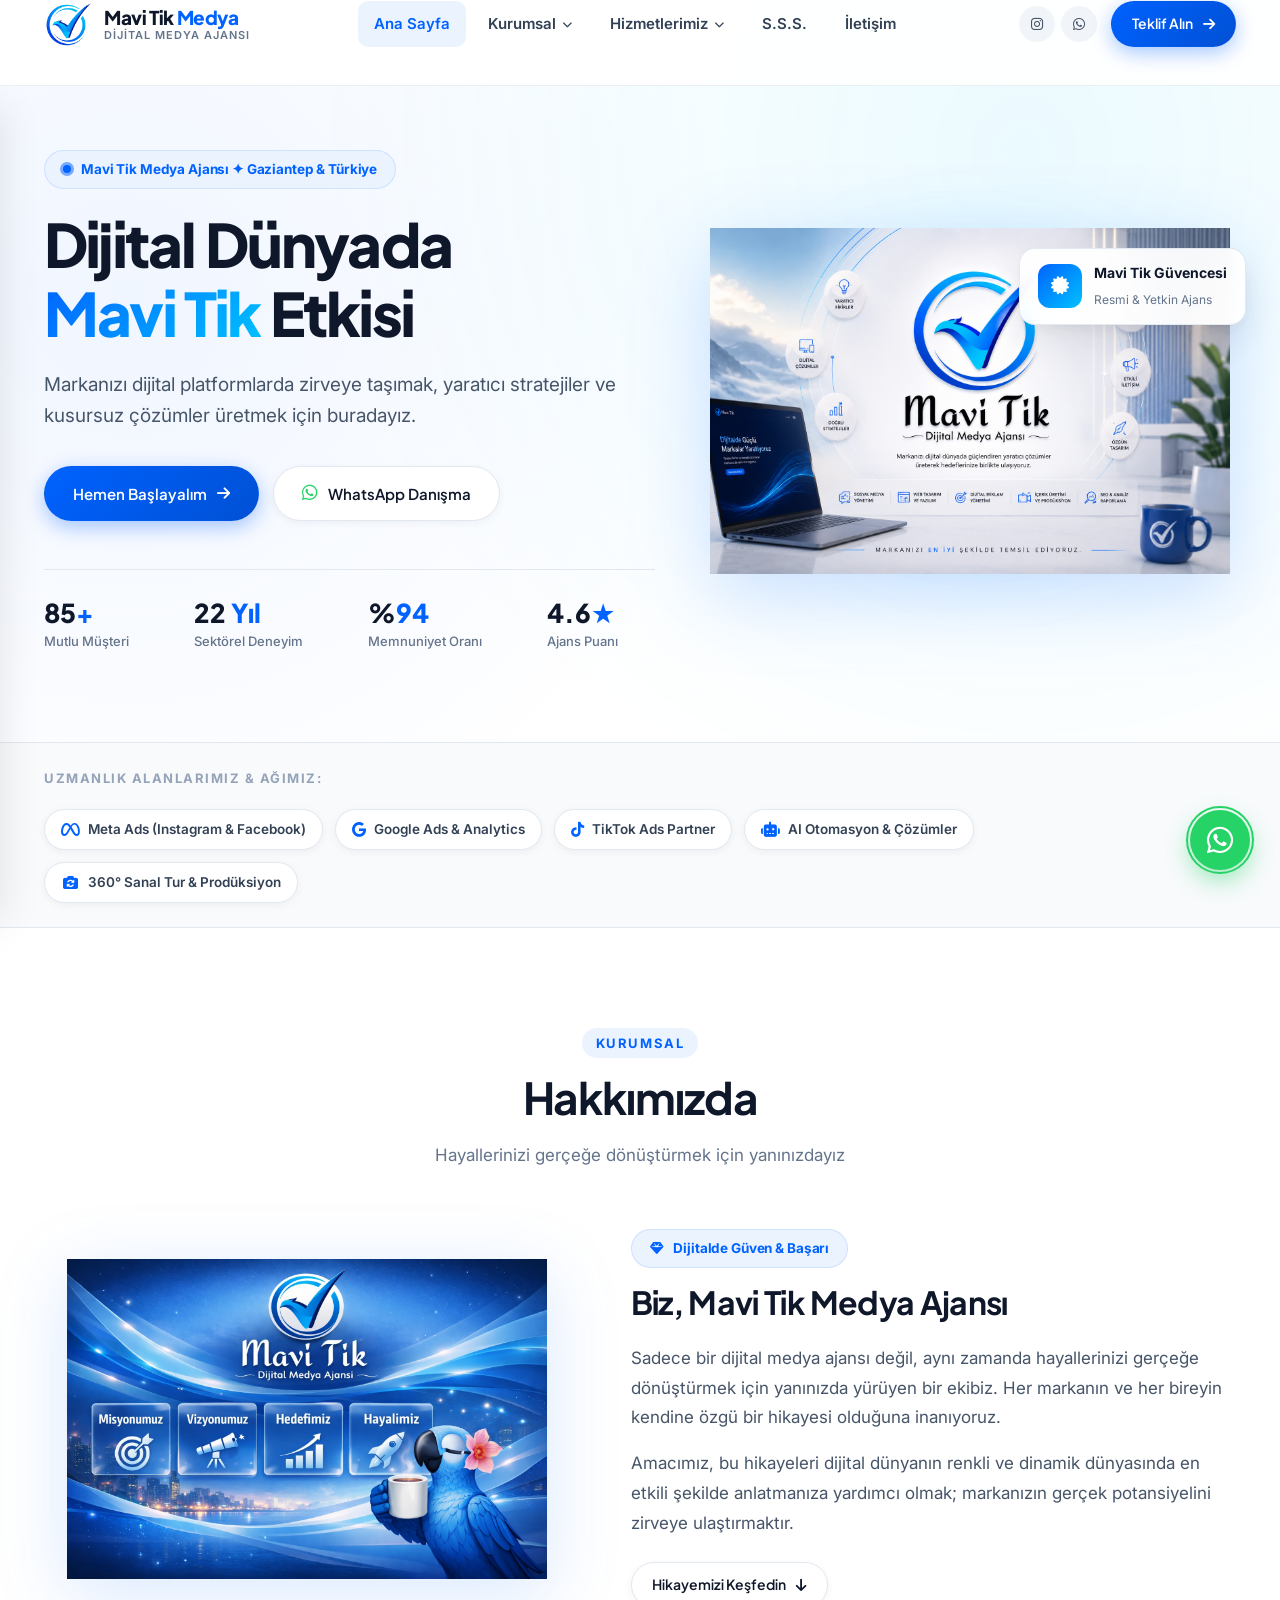
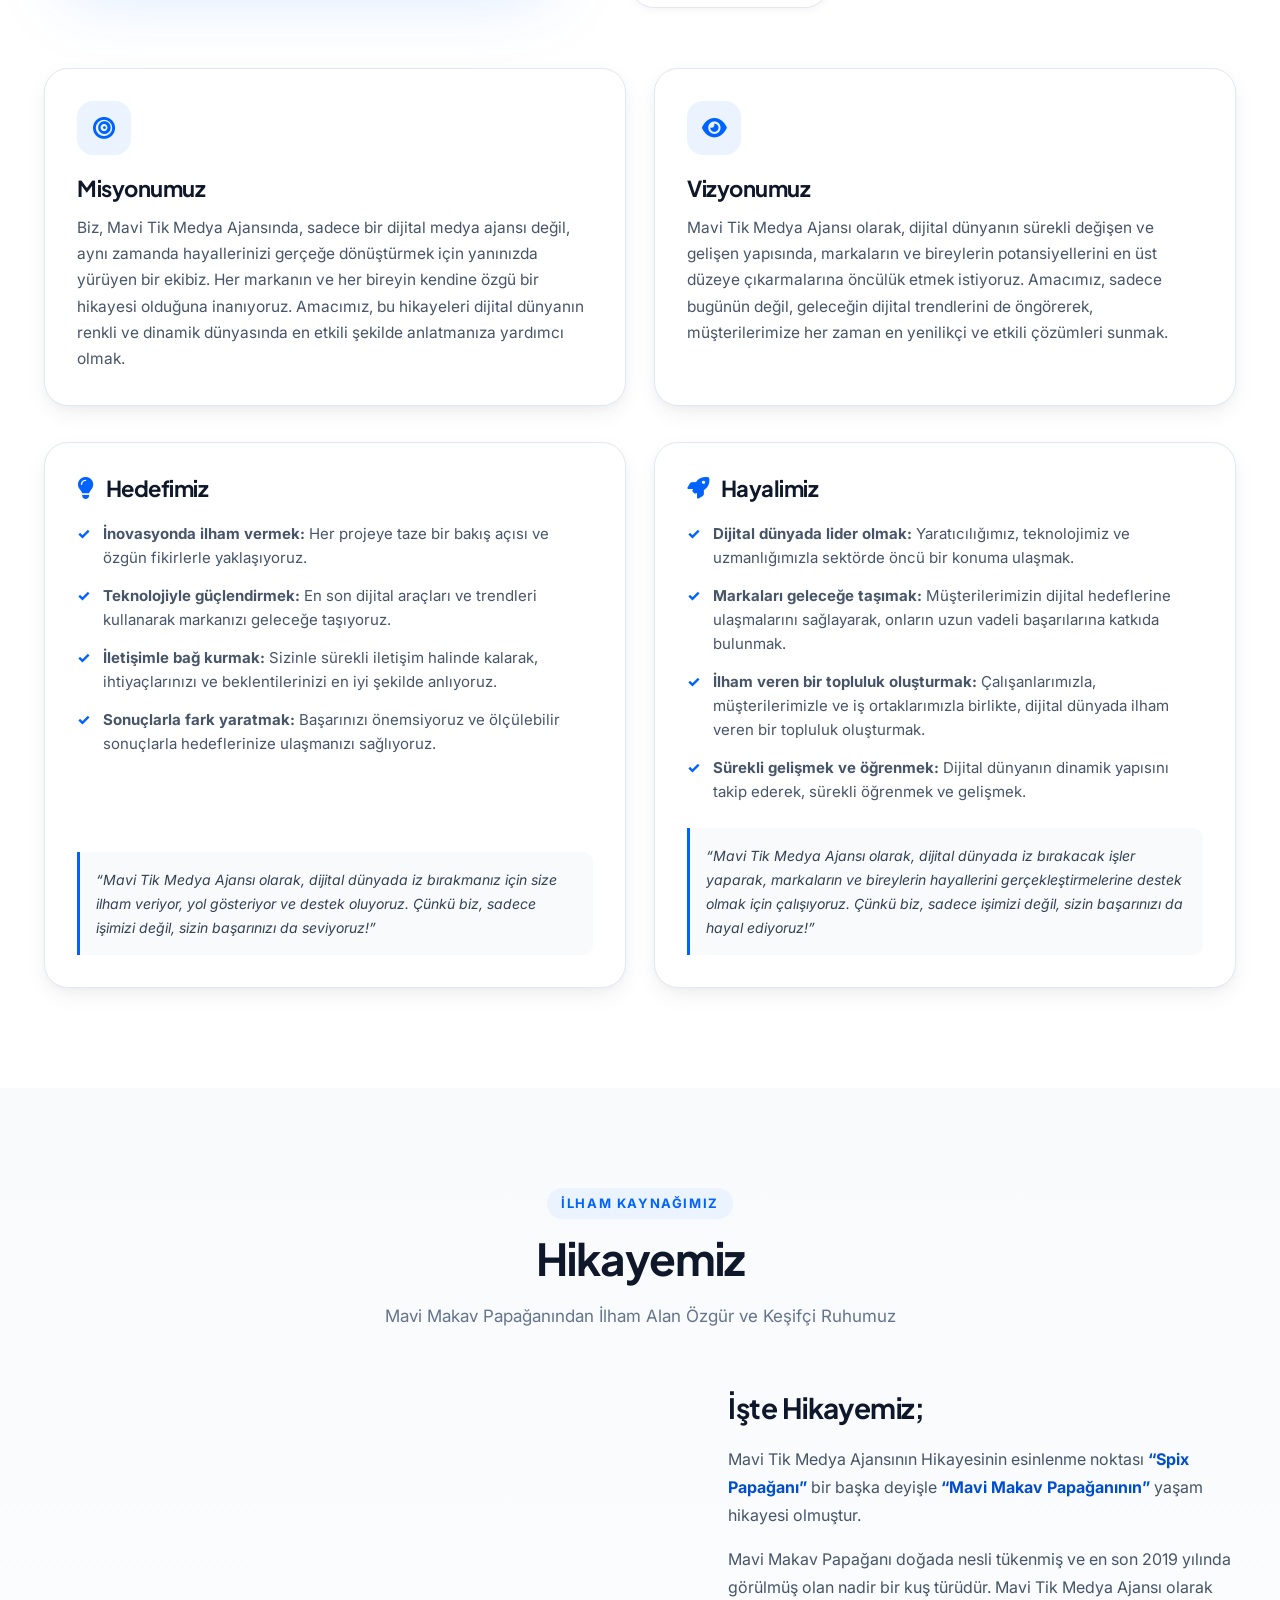
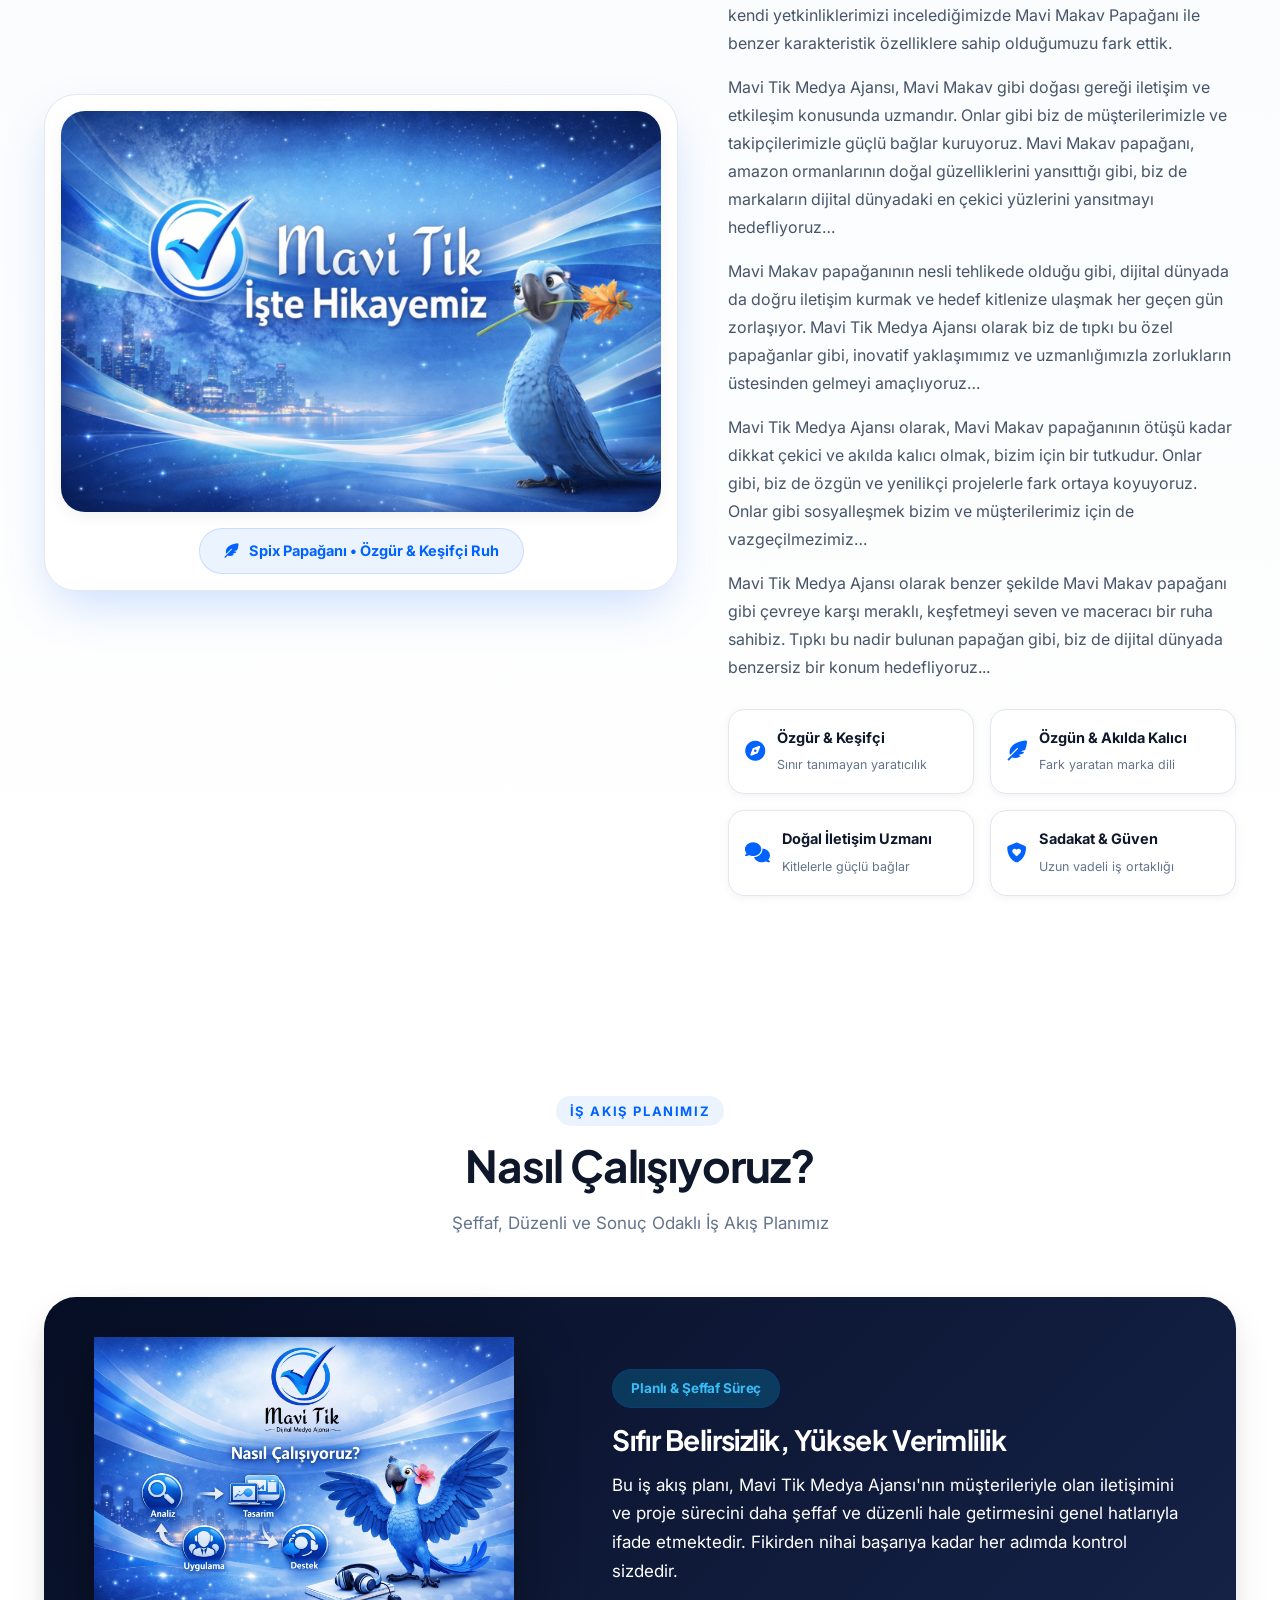
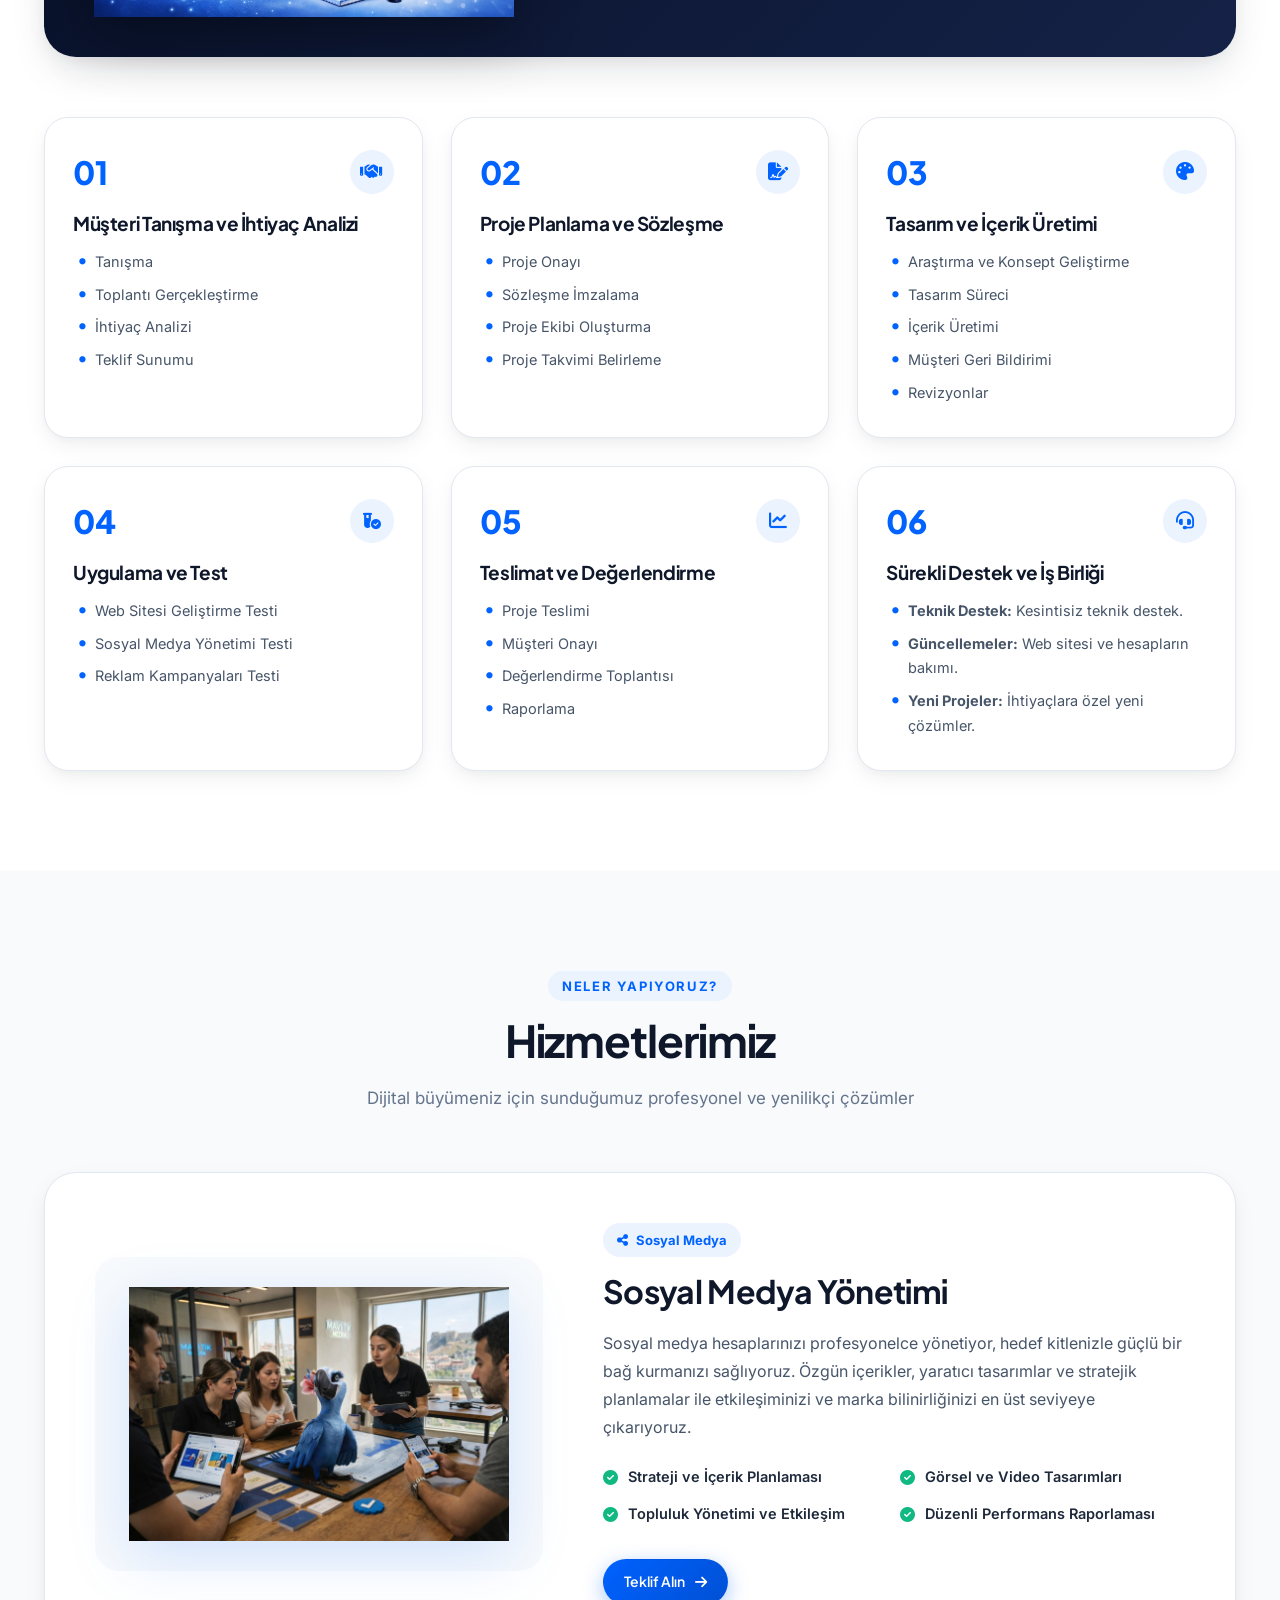
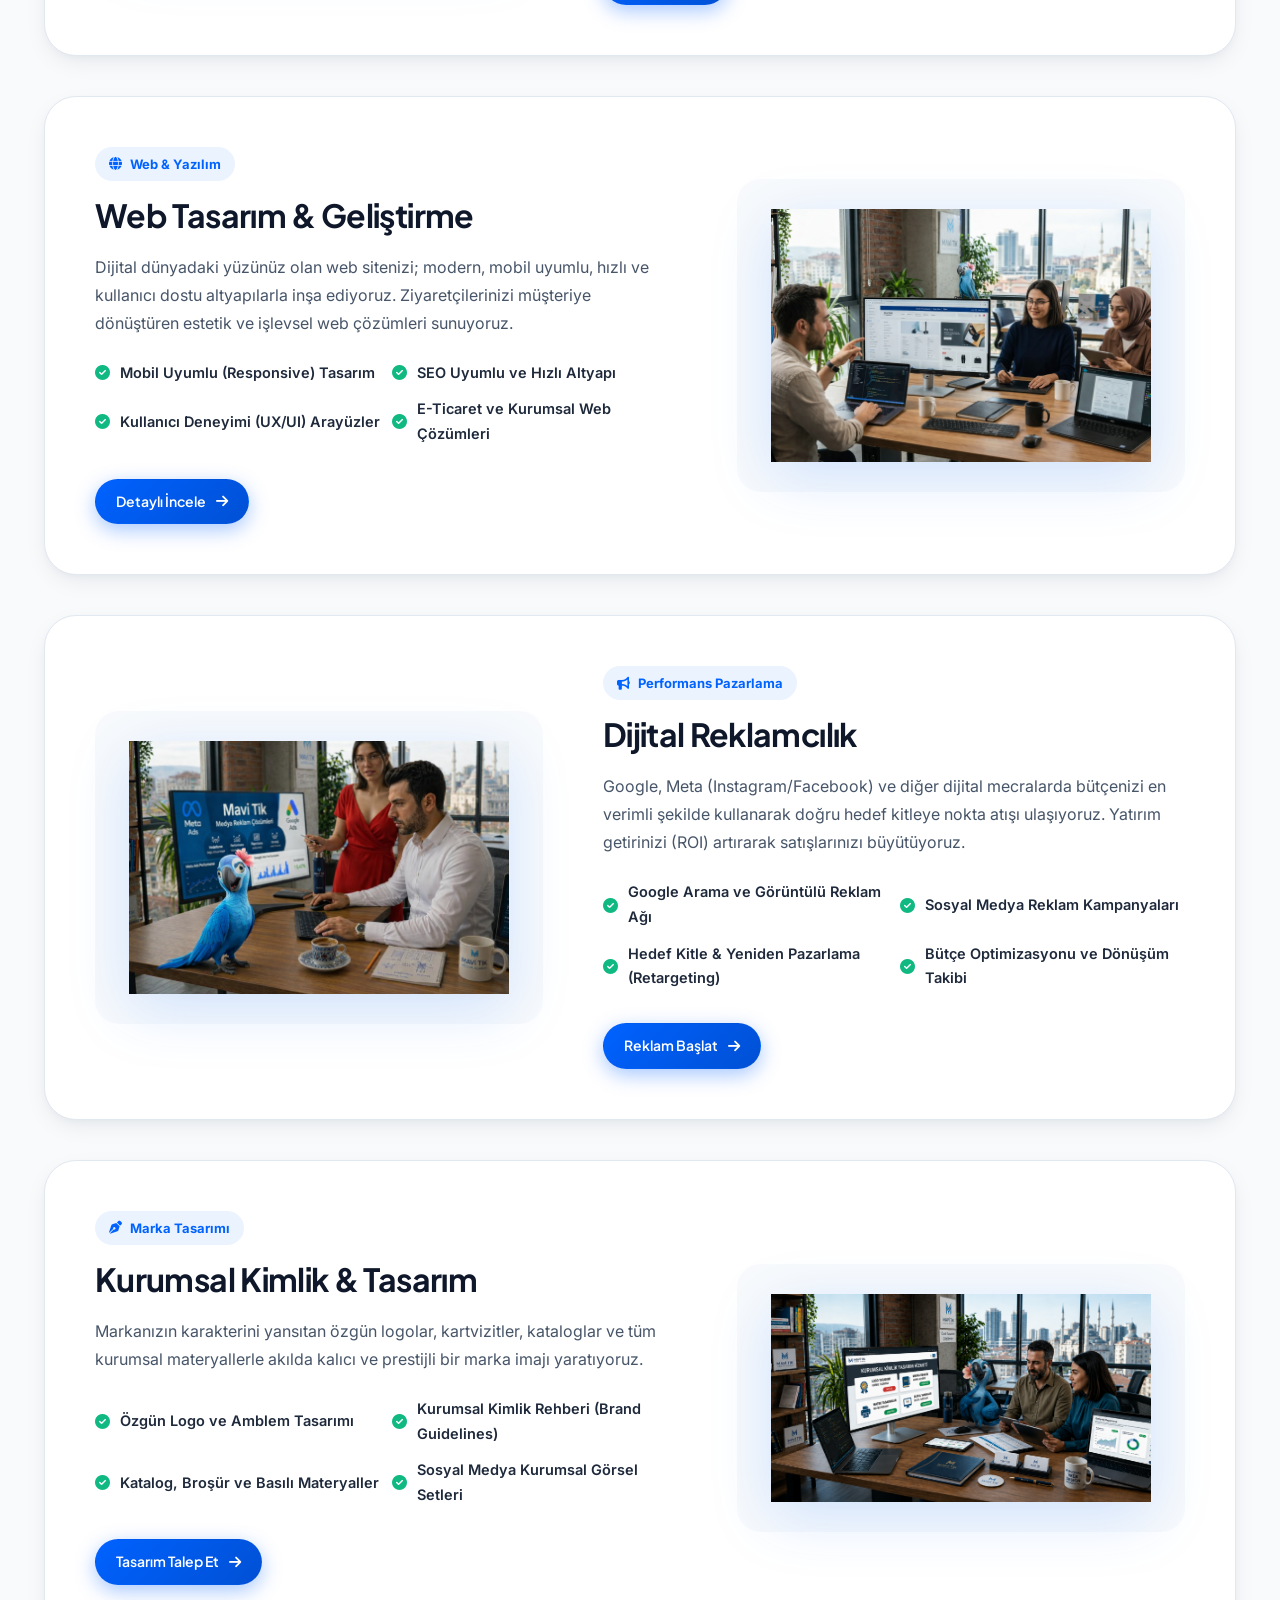
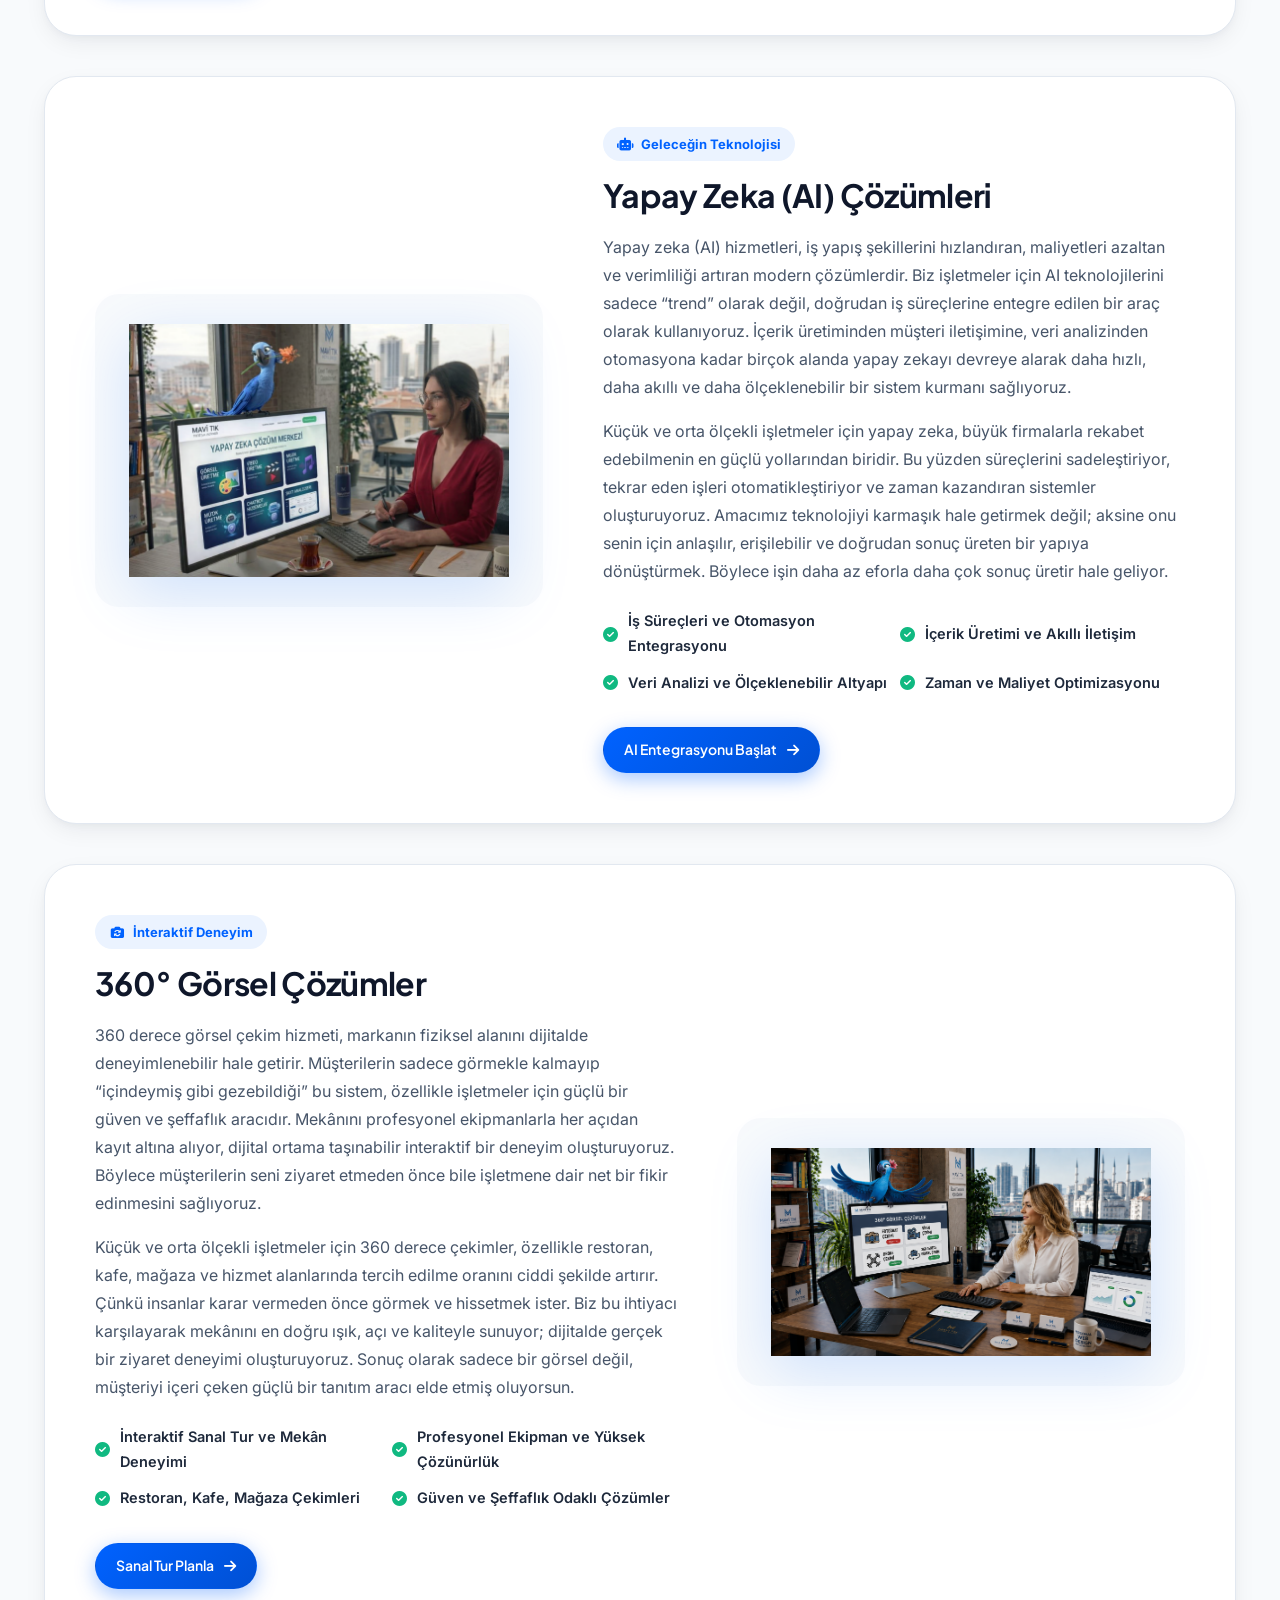
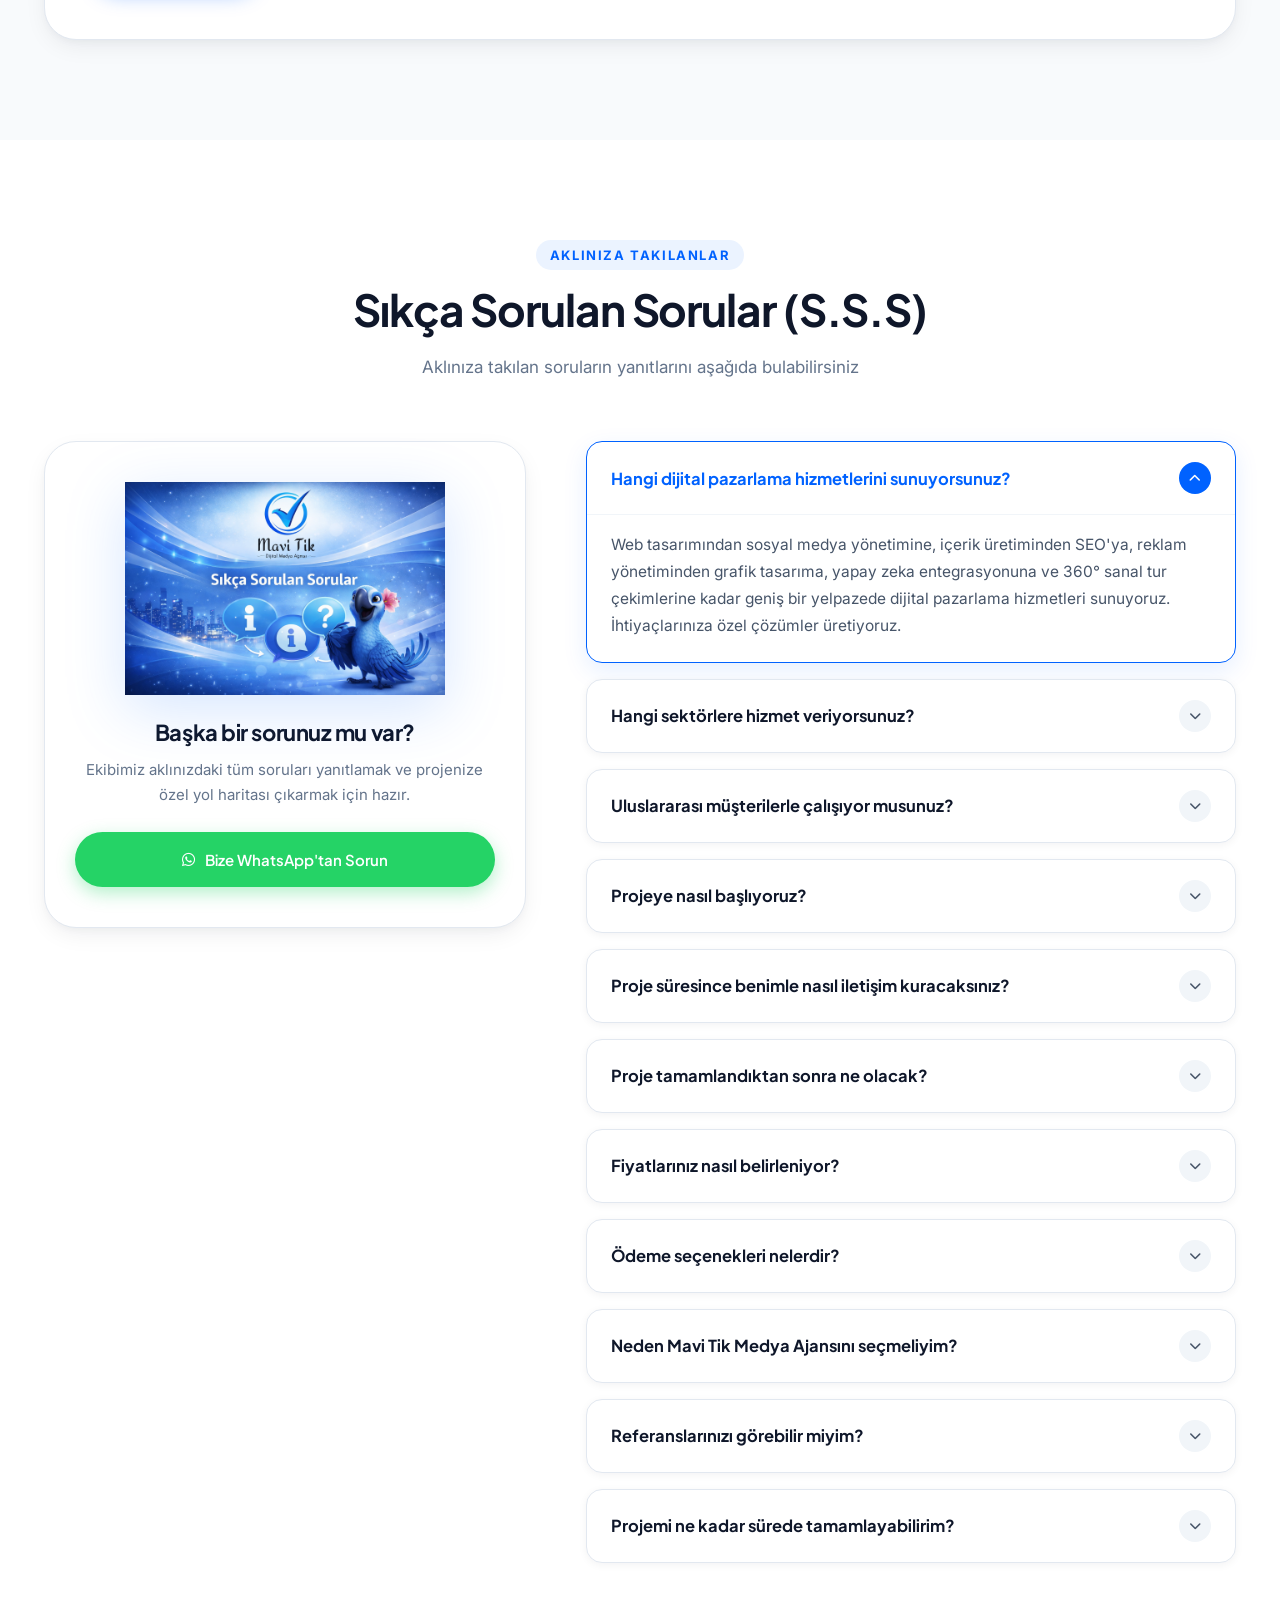
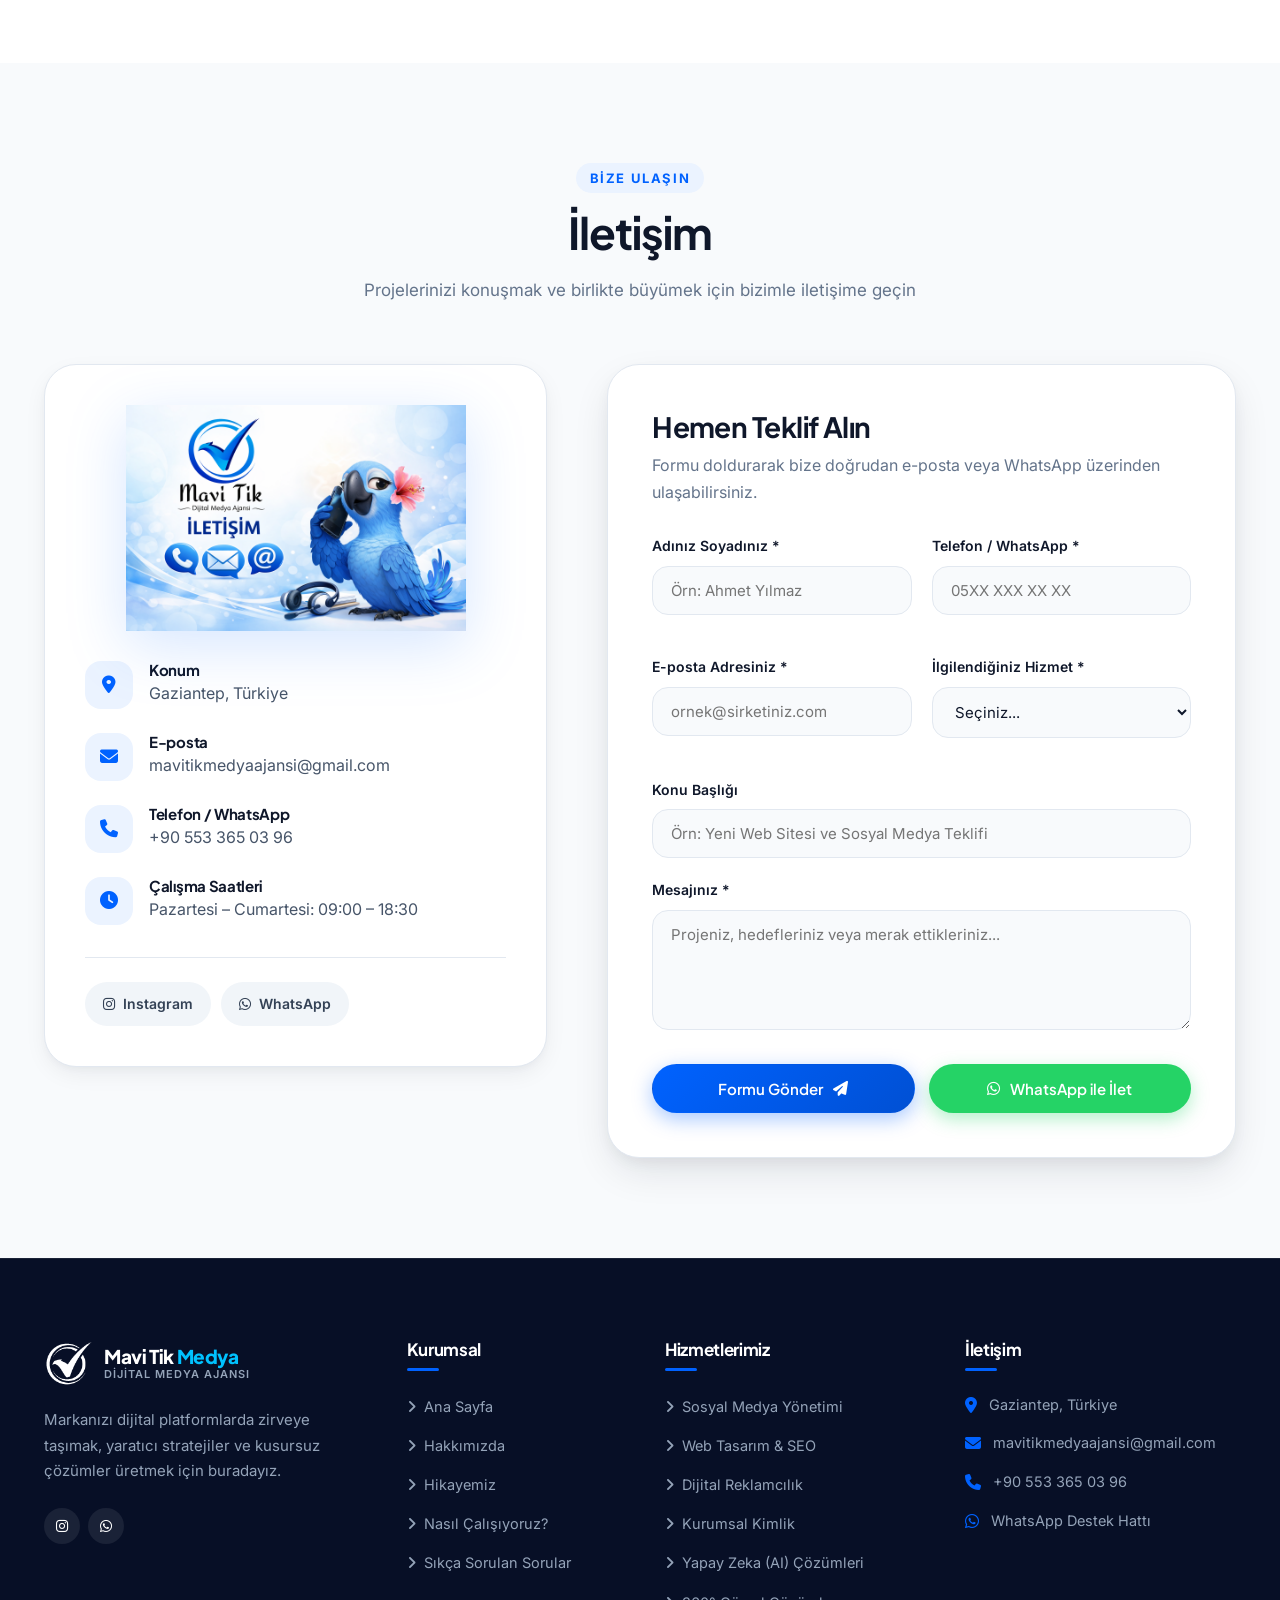
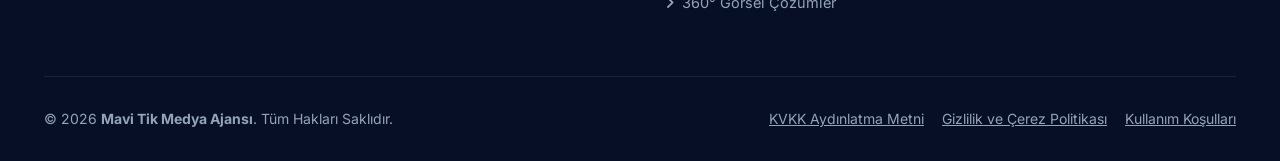
==== commit 320b0cce: "Add files via upload" ====
--- a/index.html
+++ b/index.html
@@ -3112,12 +3112,6 @@
                     <div class="nav-social-icons">
                         <a href="https://www.instagram.com/mavitikmedyaajansi/" target="_blank" rel="noopener noreferrer" class="nav-social-btn" aria-label="Instagram">
                             <i class="fa-brands fa-instagram"></i>
-                        </a>
-                        <a href="https://www.instagram.com/mavitikmedyaajansi/" target="_blank" rel="noopener noreferrer" class="nav-social-btn" aria-label="LinkedIn">
-                            <i class="fa-brands fa-linkedin-in"></i>
-                        </a>
-                        <a href="https://www.instagram.com/mavitikmedyaajansi/" target="_blank" rel="noopener noreferrer" class="nav-social-btn" aria-label="Facebook">
-                            <i class="fa-brands fa-facebook-f"></i>
                         </a>
                         <a href="https://wa.me/905533650396" target="_blank" rel="noopener noreferrer" class="nav-social-btn" aria-label="WhatsApp">
                             <i class="fa-brands fa-whatsapp"></i>
@@ -4036,12 +4030,6 @@
                         <a href="https://www.instagram.com/mavitikmedyaajansi/" target="_blank" rel="noopener noreferrer" class="nav-social-btn" style="background: rgba(255,255,255,0.08); color: #fff;">
                             <i class="fa-brands fa-instagram"></i>
                         </a>
-                        <a href="https://www.instagram.com/mavitikmedyaajansi/" target="_blank" rel="noopener noreferrer" class="nav-social-btn" style="background: rgba(255,255,255,0.08); color: #fff;">
-                            <i class="fa-brands fa-linkedin-in"></i>
-                        </a>
-                        <a href="https://www.instagram.com/mavitikmedyaajansi/" target="_blank" rel="noopener noreferrer" class="nav-social-btn" style="background: rgba(255,255,255,0.08); color: #fff;">
-                            <i class="fa-brands fa-facebook-f"></i>
-                        </a>
                         <a href="https://wa.me/905533650396" target="_blank" rel="noopener noreferrer" class="nav-social-btn" style="background: rgba(255,255,255,0.08); color: #fff;">
                             <i class="fa-brands fa-whatsapp"></i>
                         </a>
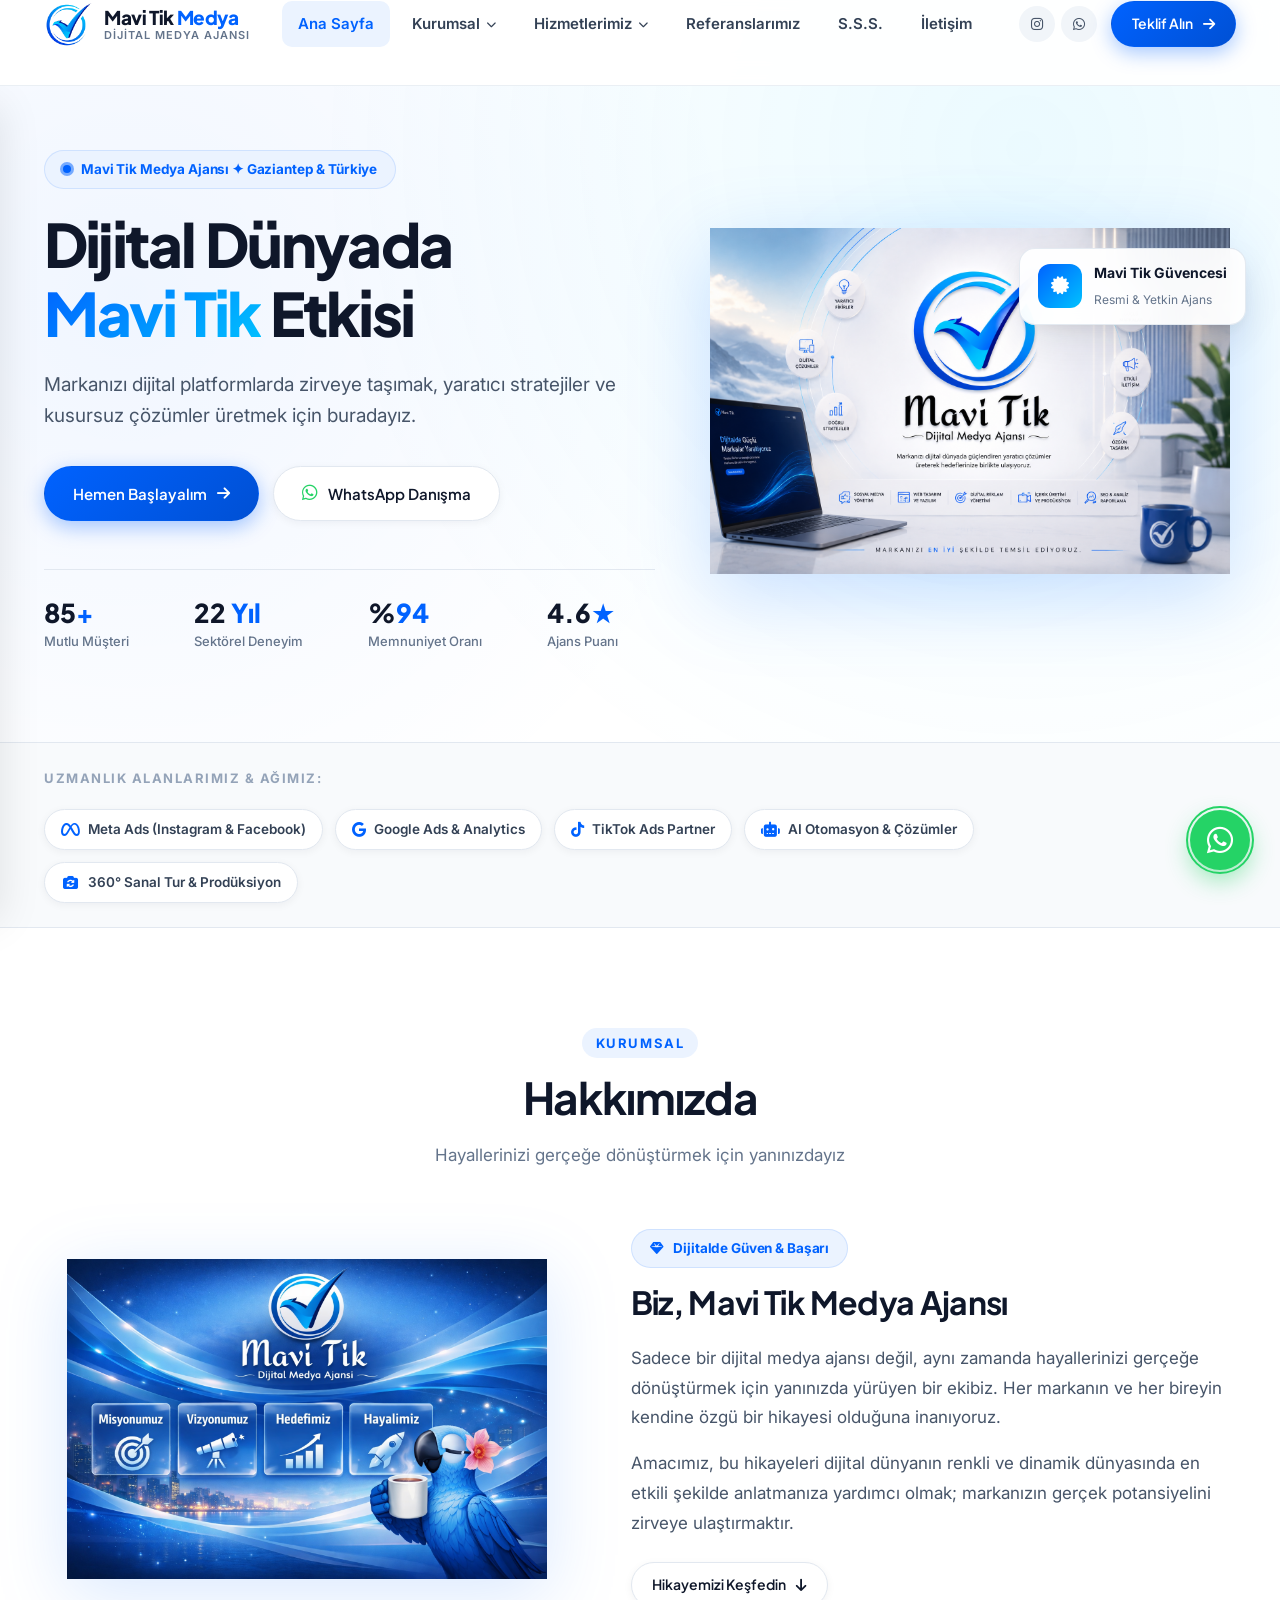
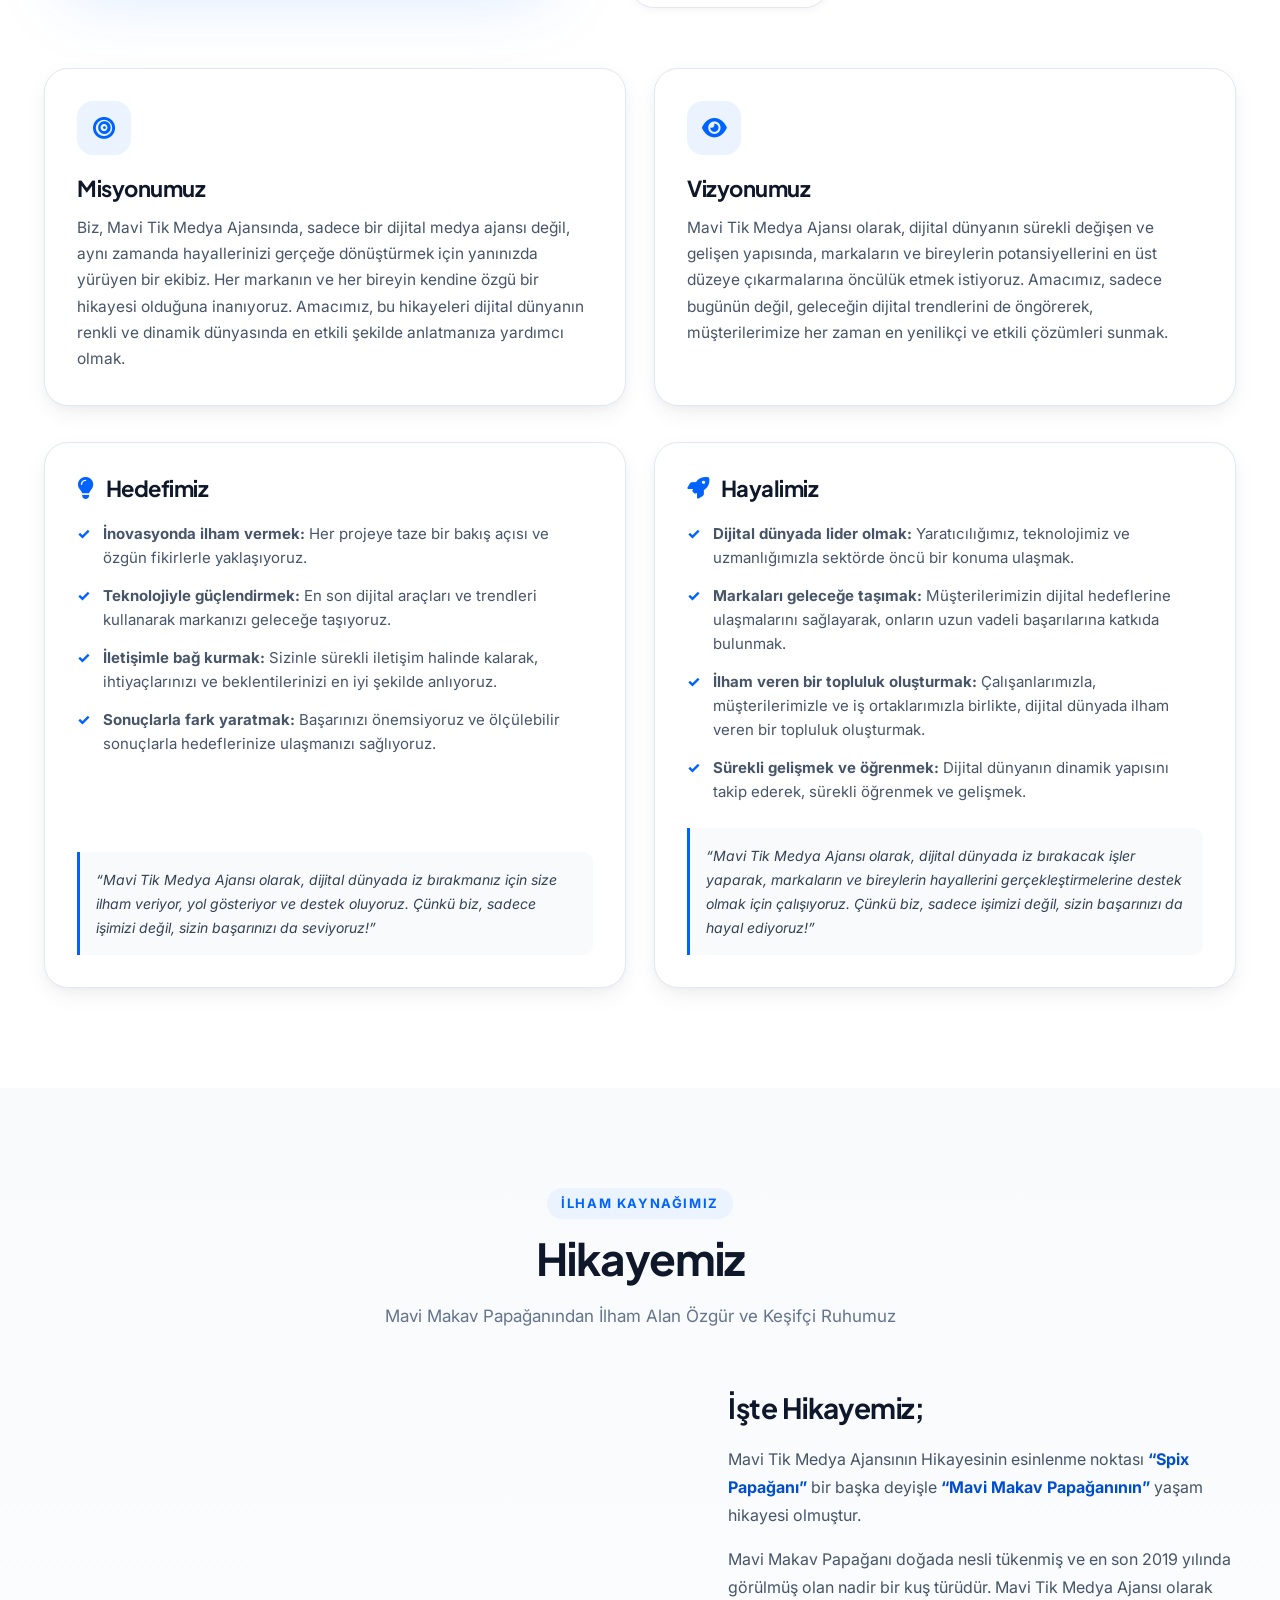
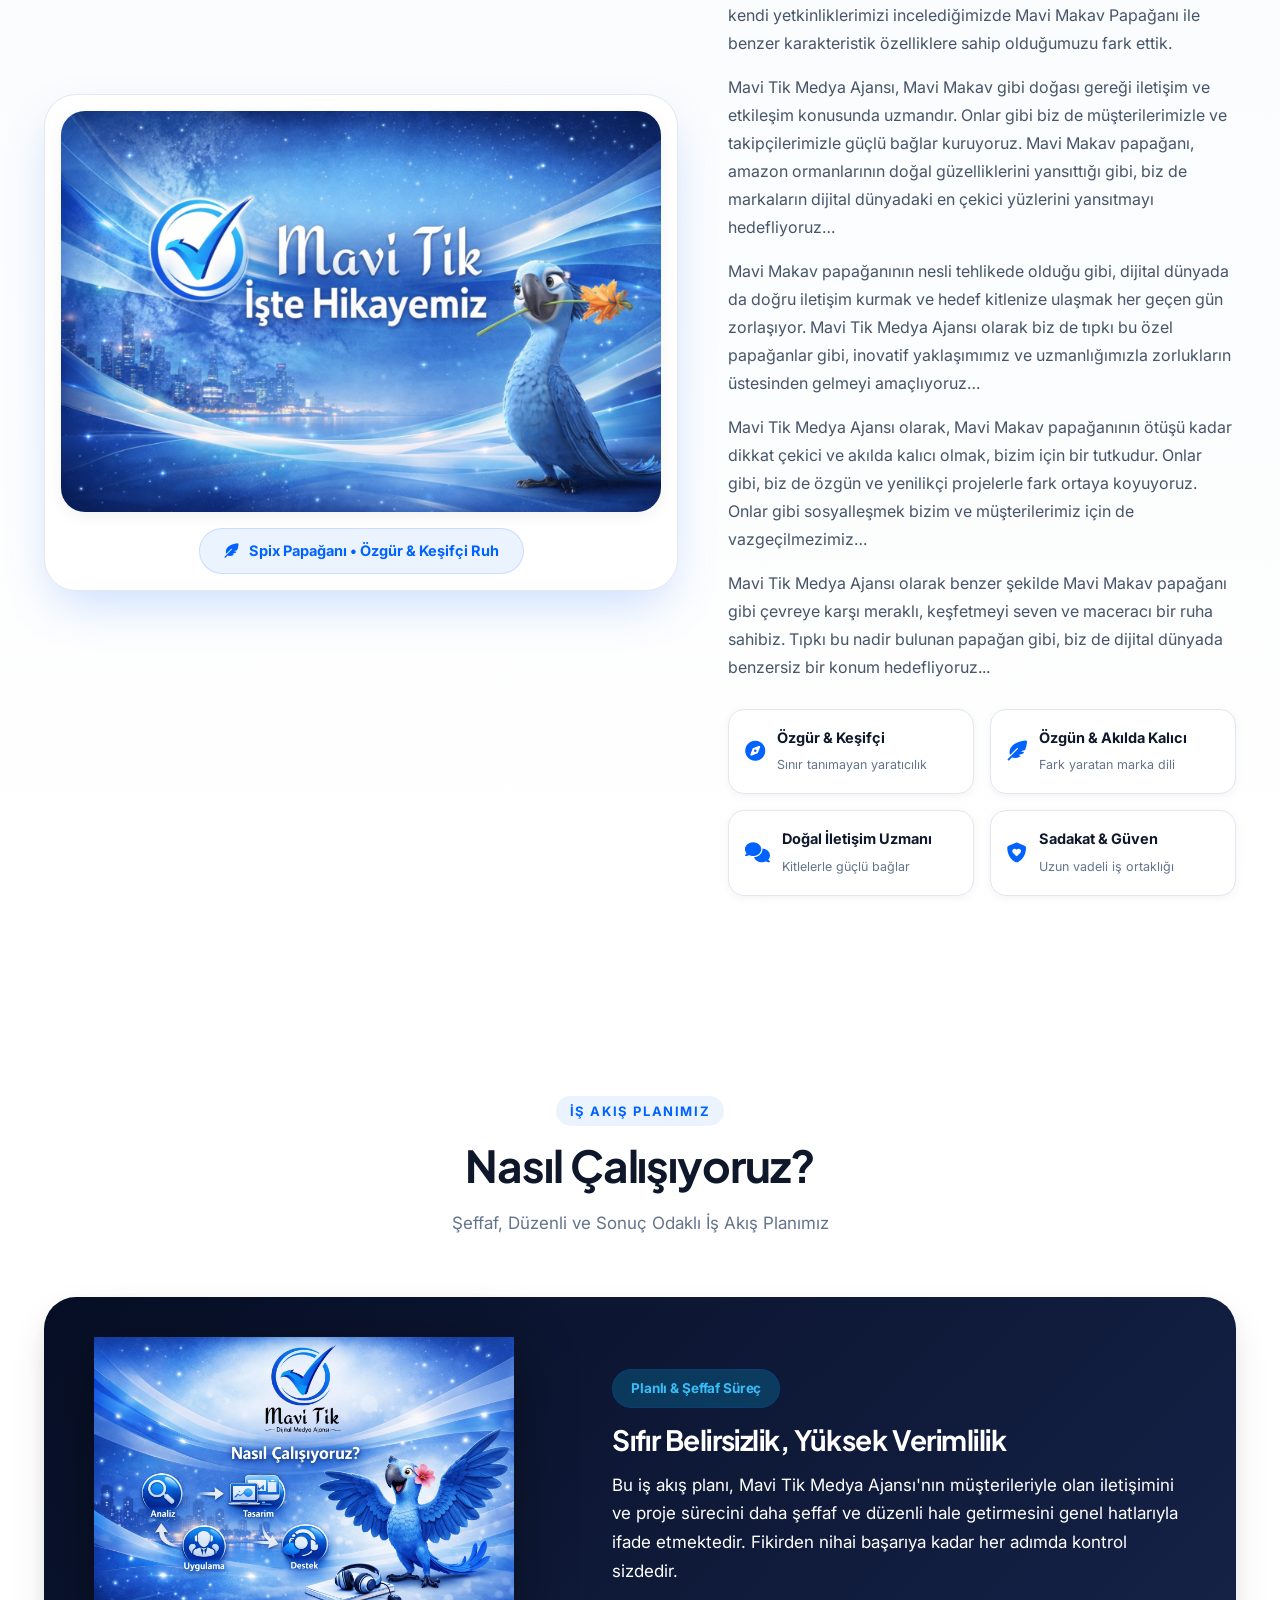
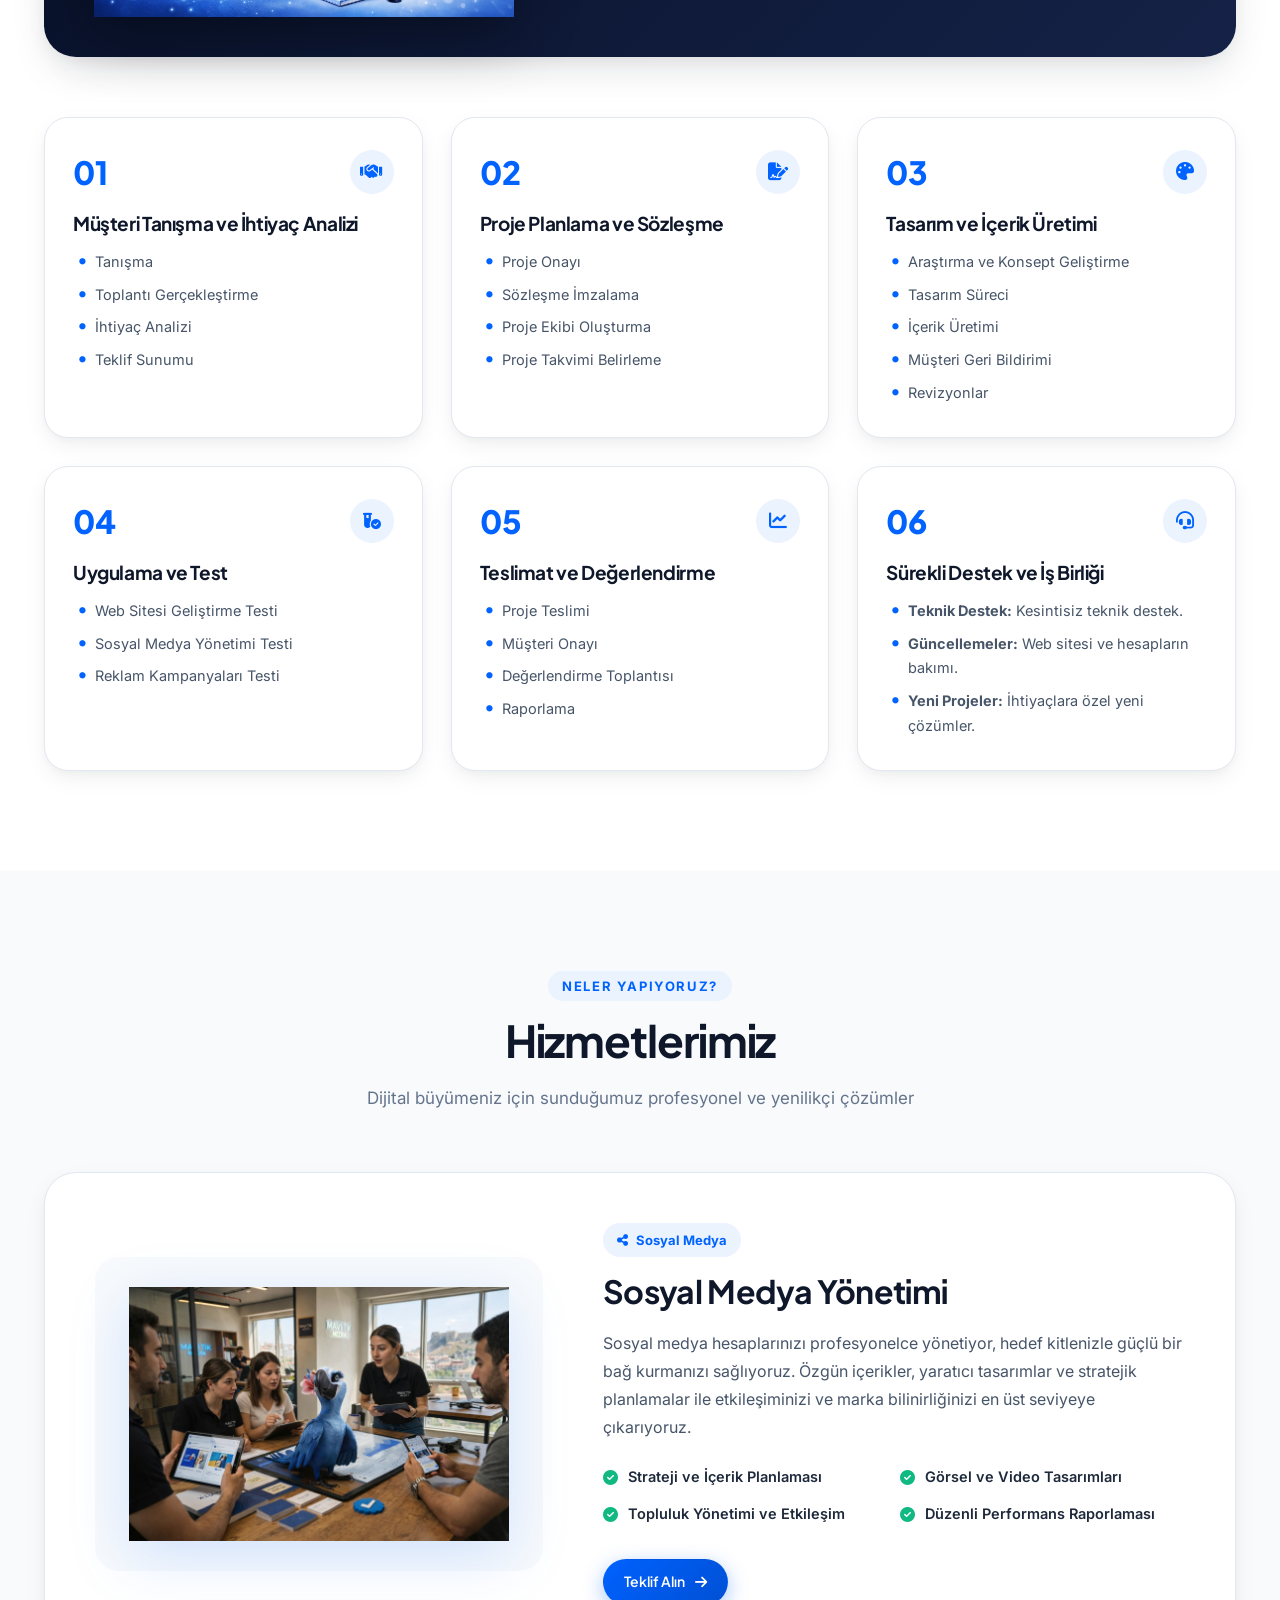
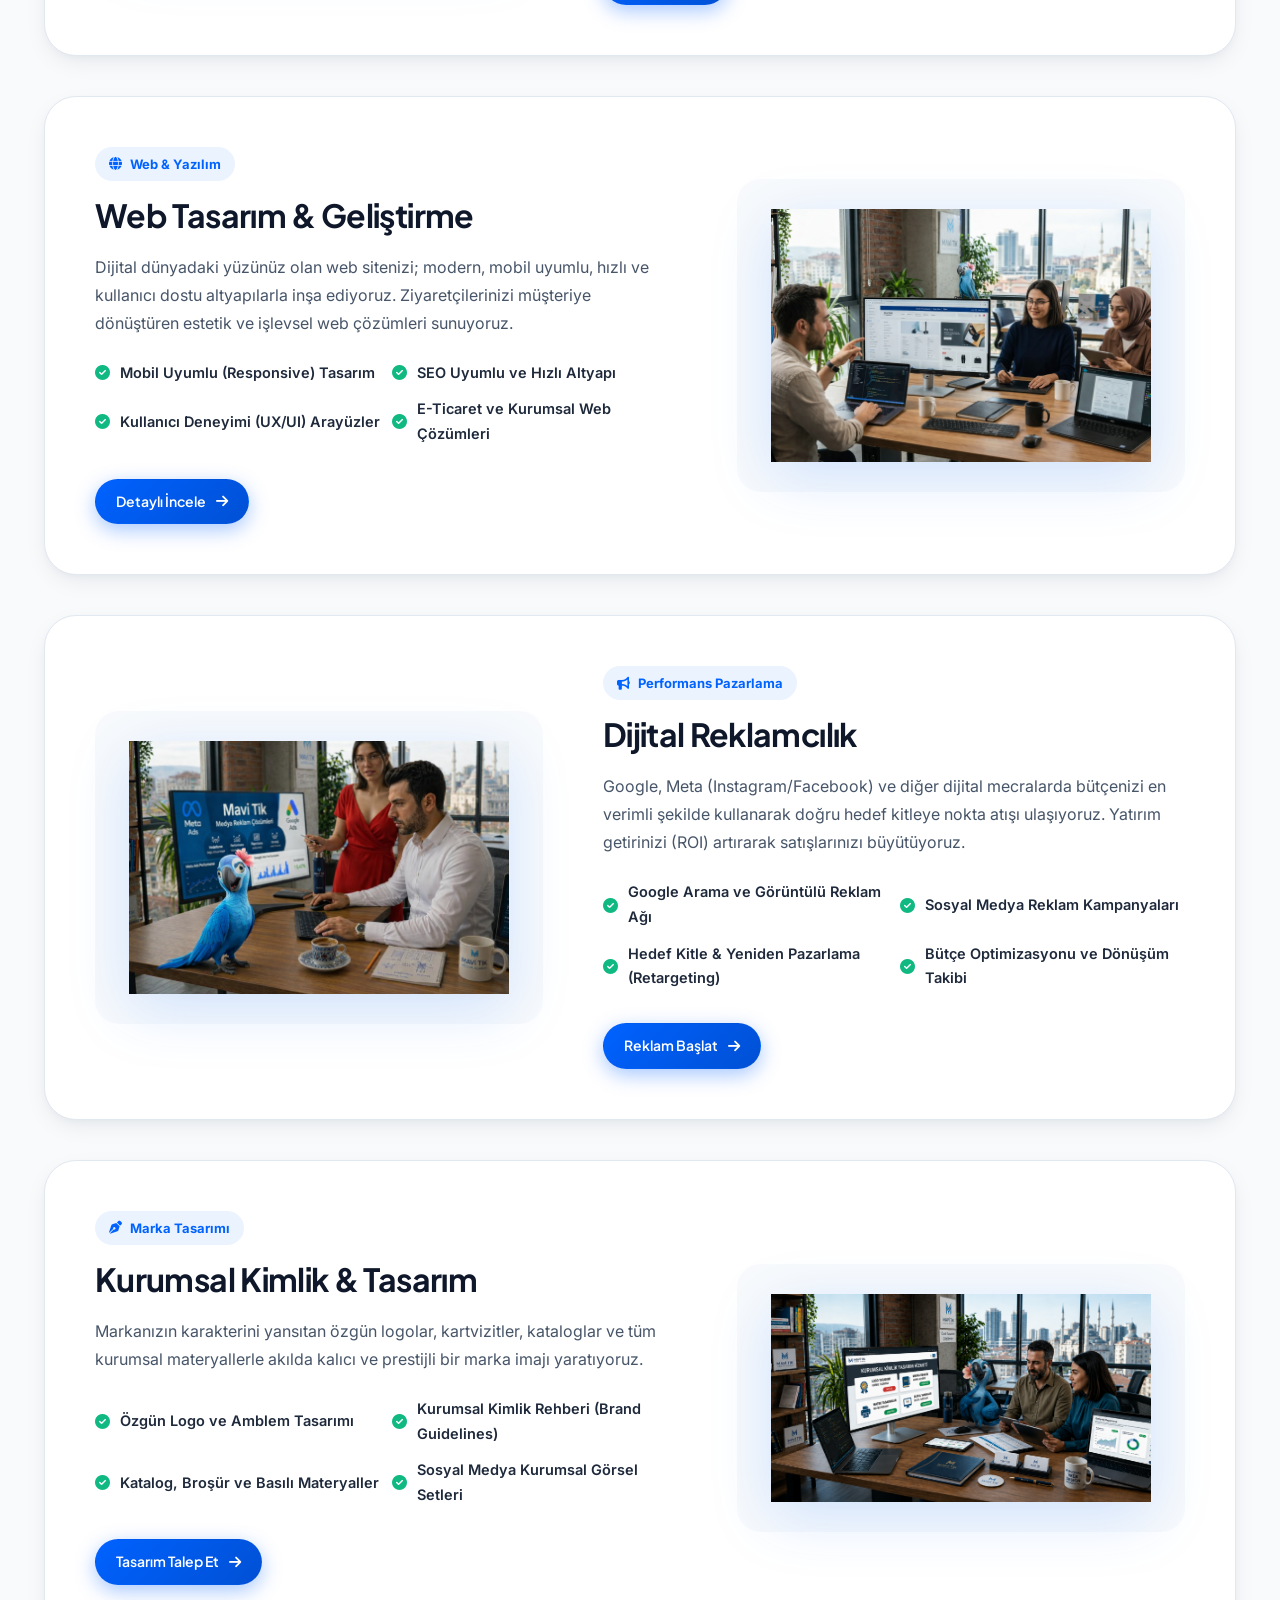
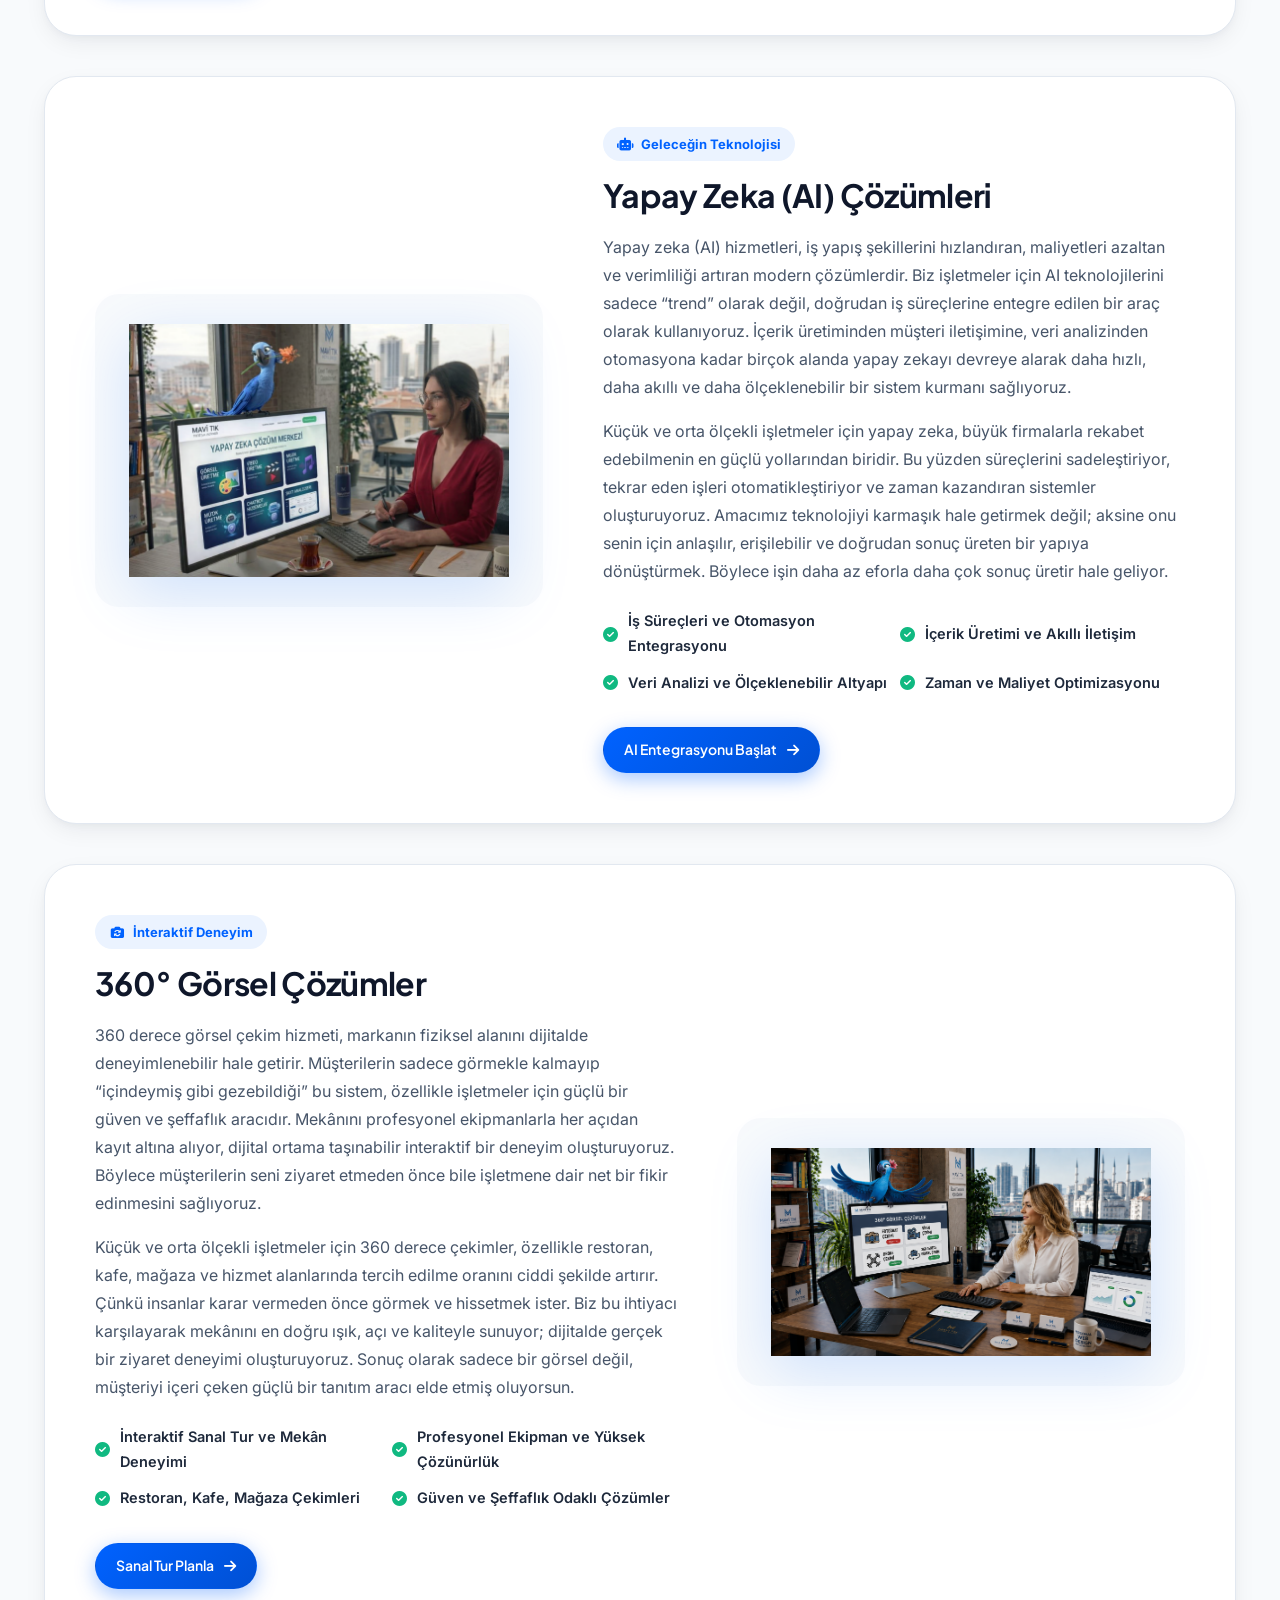
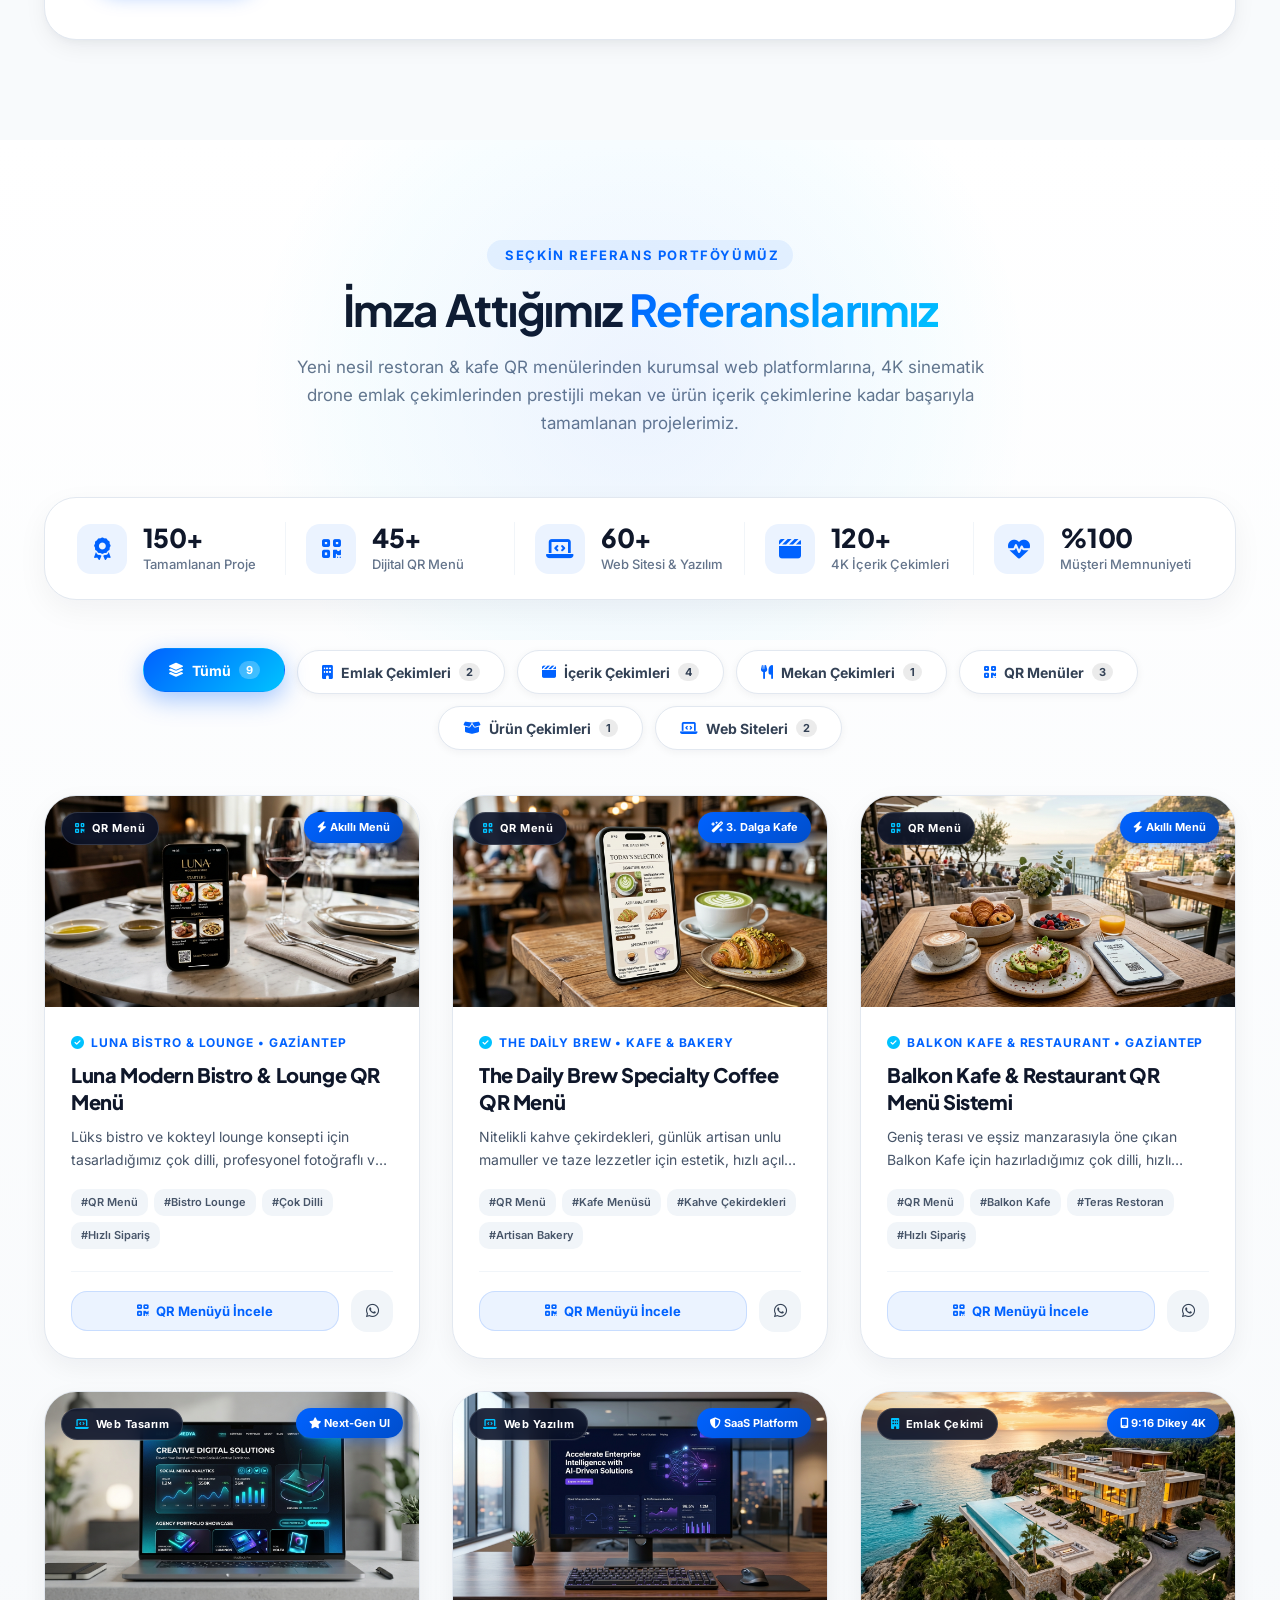
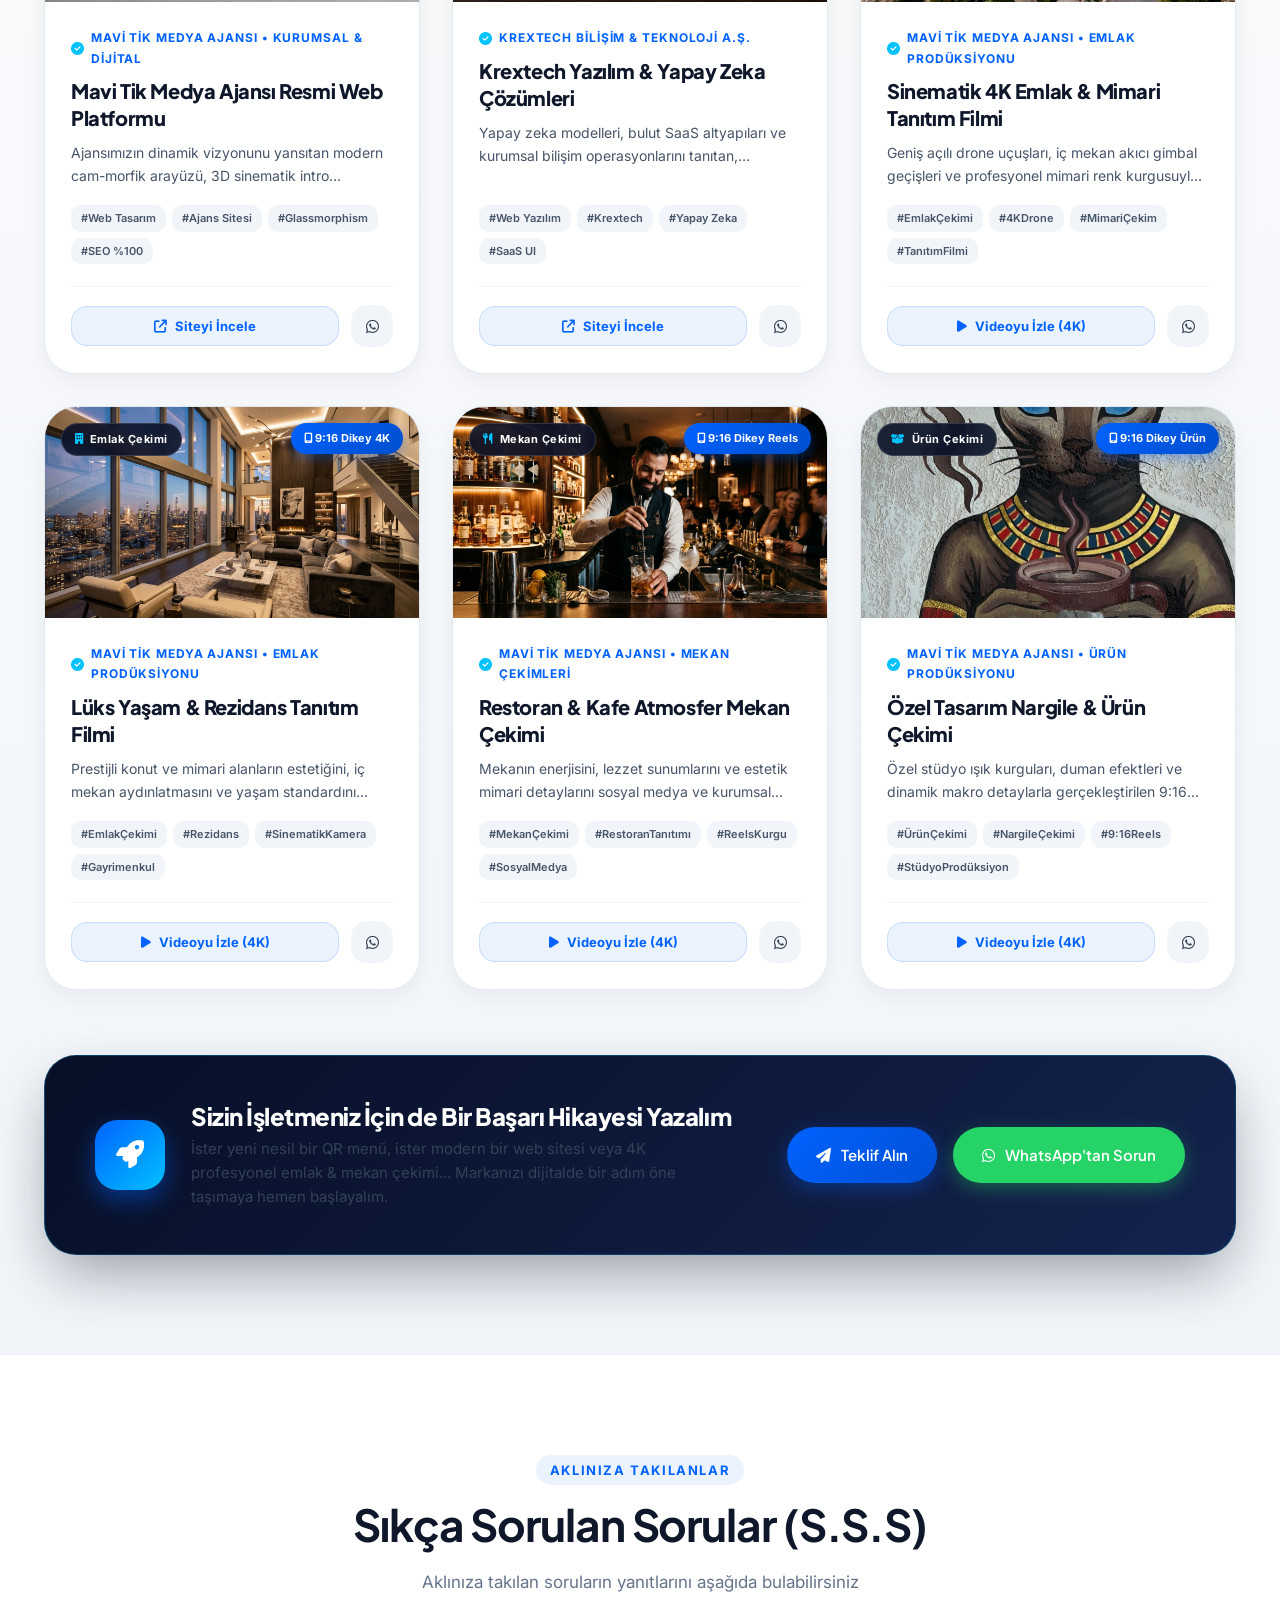
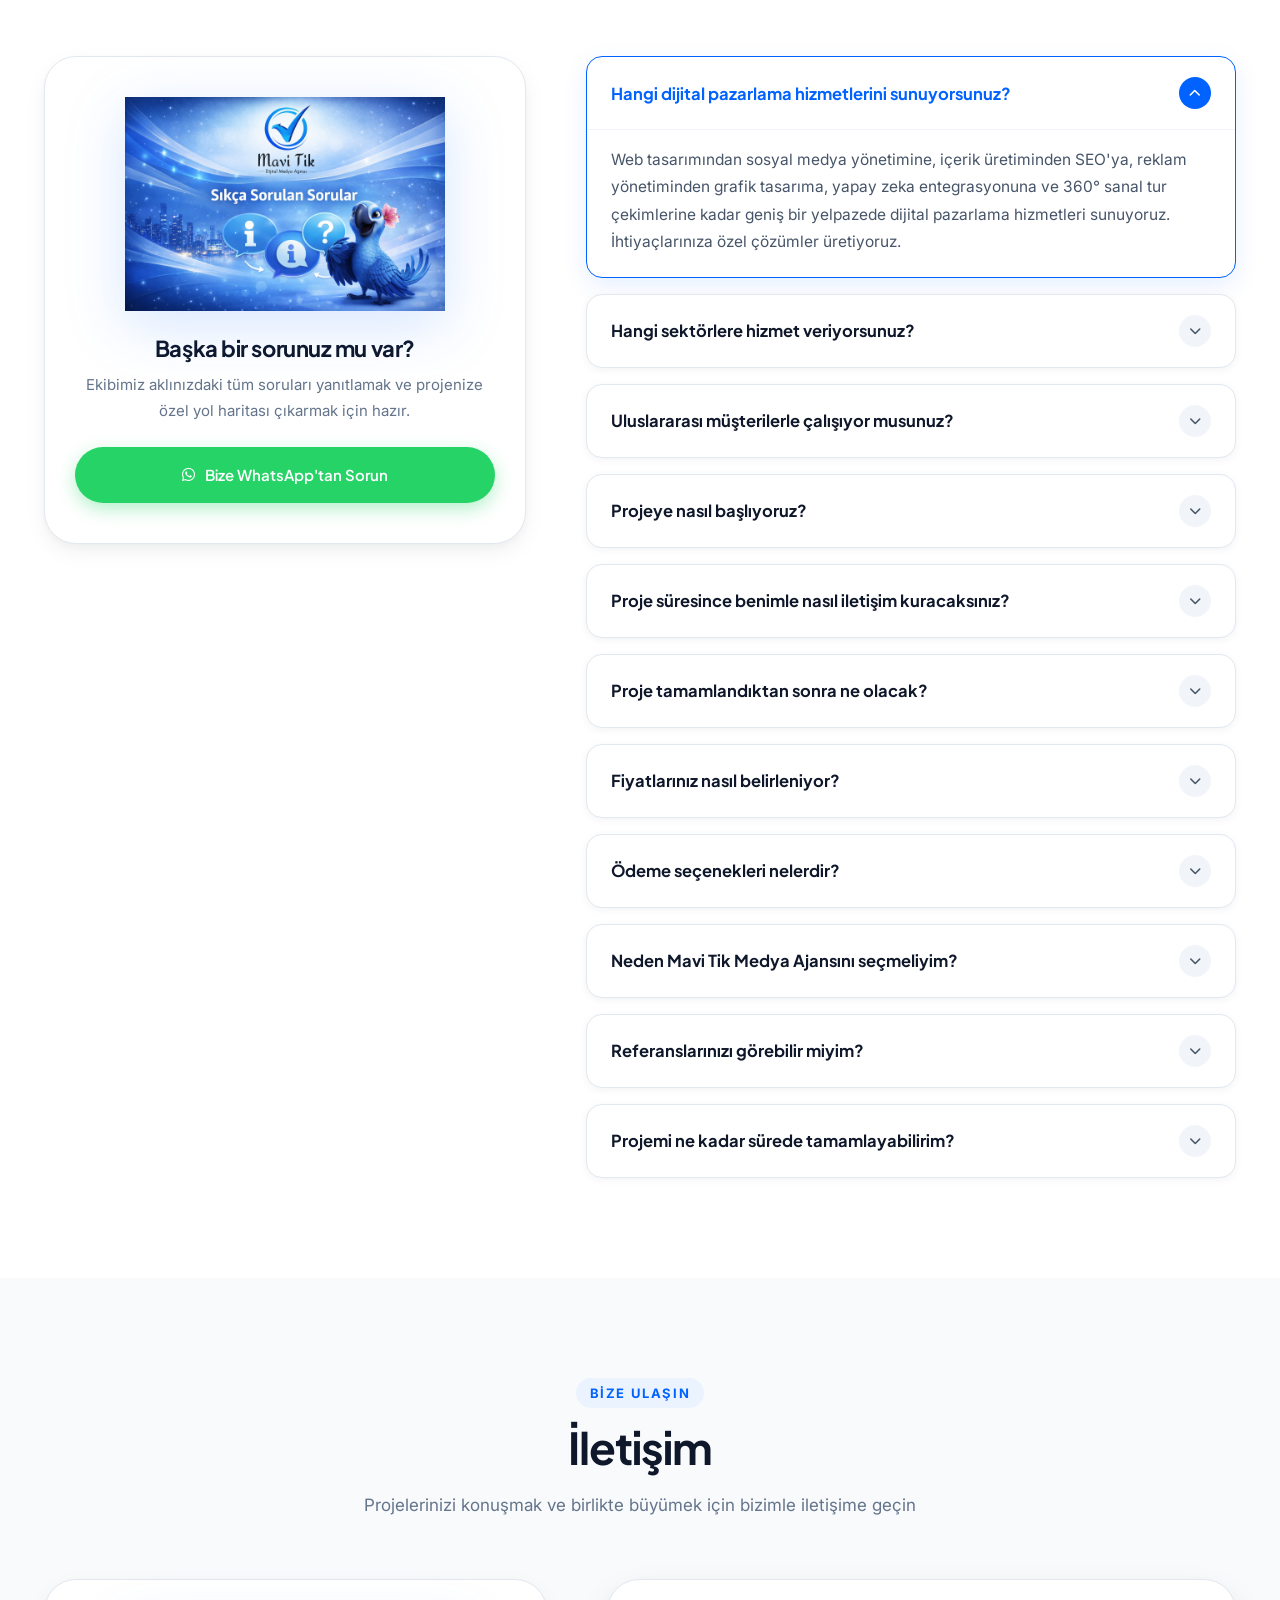
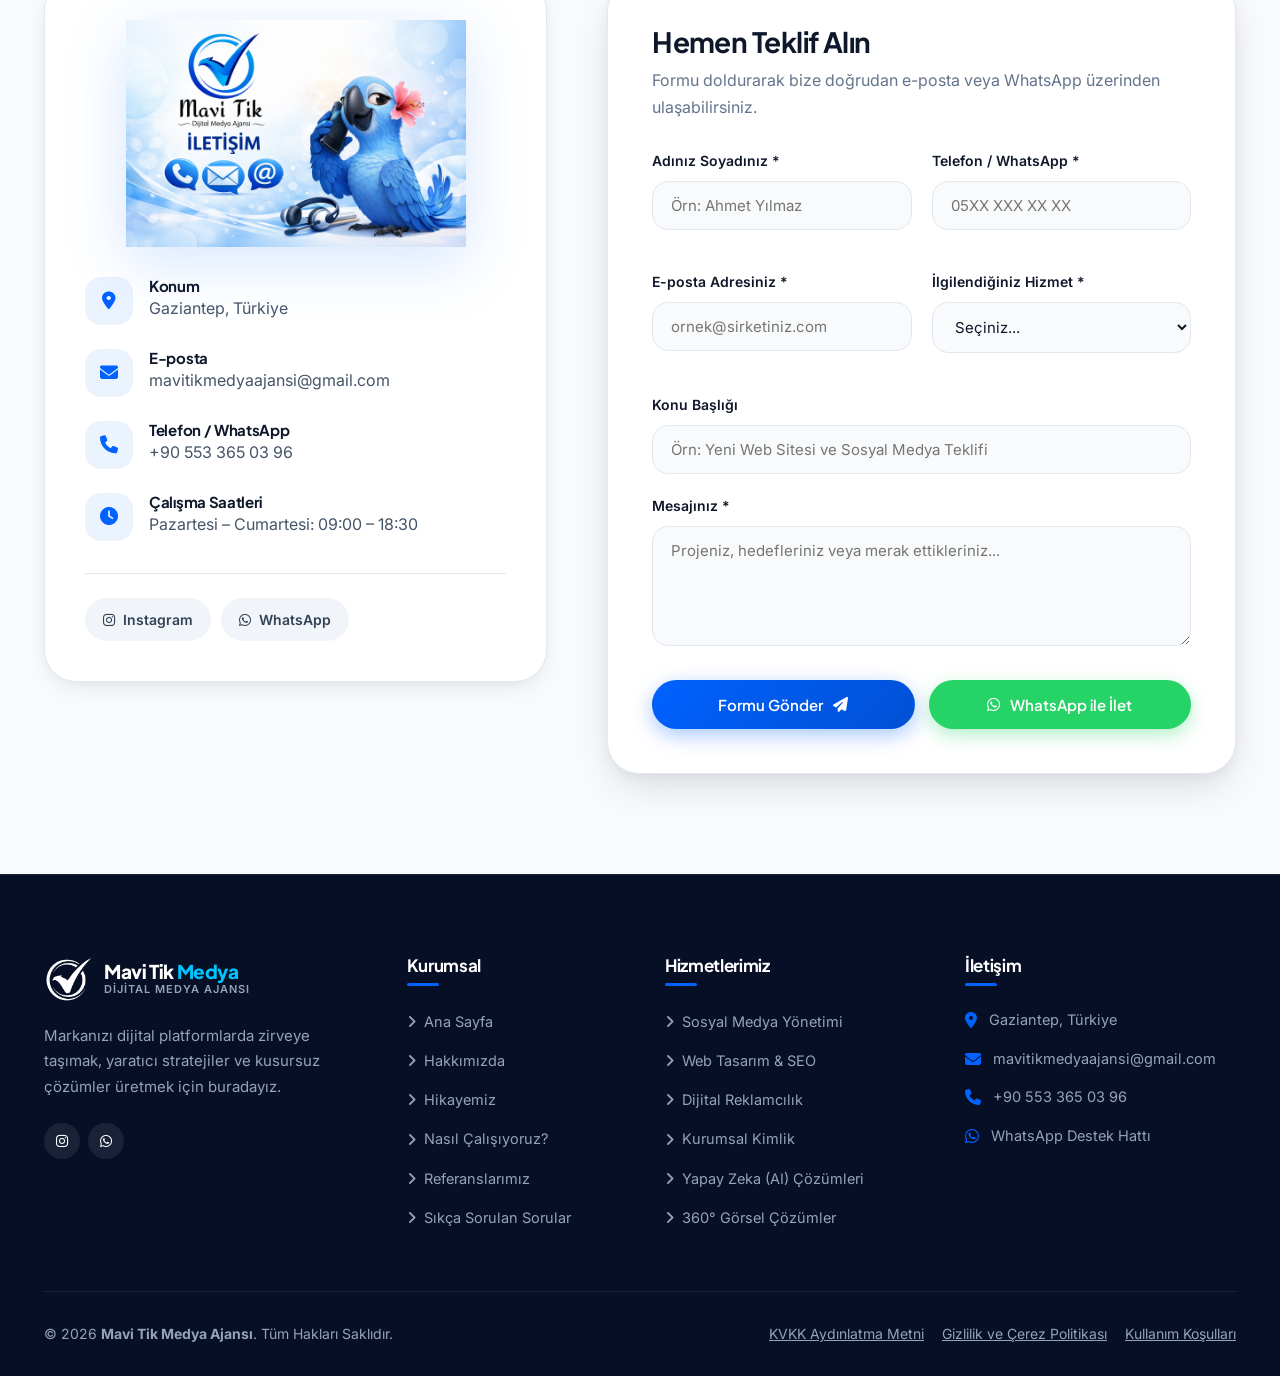
==== commit 27d61a96: "Site yeni sürümle değiştirildi" ====
--- a/index.html
+++ b/index.html
@@ -2917,7 +2917,7 @@
             width: 0%;
             background: linear-gradient(90deg, #0040A8, #0062FF, #00C2FF, #FFFFFF);
             box-shadow: 0 0 10px rgba(0, 194, 255, 0.9);
-            transition: width 2.4s cubic-bezier(0.16, 1, 0.3, 1);
+            transition: width 4.0s cubic-bezier(0.16, 1, 0.3, 1);
             z-index: 100;
         }
 
@@ -2932,6 +2932,1212 @@
             .prestige-pill { font-size: 12px; padding: 7px 16px; }
             .apple-skip-btn { top: 16px; right: 16px; padding: 7px 14px; font-size: 12px; }
         }
+    
+        /* ================================================================
+           REFERANSLARIMIZ (PORTFOLIO / SHOWCASE) STYLES
+           ================================================================ */
+        .ref-section {
+            background: linear-gradient(180deg, #FFFFFF 0%, #F8FAFC 50%, #F1F5F9 100%);
+            position: relative;
+            overflow: hidden;
+            padding: 100px 0;
+        }
+
+        .ref-section::before {
+            content: '';
+            position: absolute;
+            top: 0;
+            left: 50%;
+            transform: translateX(-50%);
+            width: 1000px;
+            height: 500px;
+            background: radial-gradient(circle, rgba(0, 98, 255, 0.07) 0%, rgba(0, 194, 255, 0.03) 50%, transparent 70%);
+            pointer-events: none;
+            z-index: 0;
+        }
+
+        .ref-stats-bar {
+            display: grid;
+            grid-template-columns: repeat(5, 1fr);
+            gap: 20px;
+            background: var(--white);
+            border: 1px solid var(--slate-200);
+            border-radius: var(--radius-xl);
+            padding: 24px 32px;
+            margin-bottom: 50px;
+            box-shadow: 0 10px 30px rgba(15, 23, 42, 0.05);
+            position: relative;
+            z-index: 1;
+        }
+
+        .ref-stat-item {
+            display: flex;
+            align-items: center;
+            gap: 16px;
+            border-right: 1px solid var(--slate-100);
+            padding-right: 16px;
+        }
+
+        .ref-stat-item:last-child {
+            border-right: none;
+            padding-right: 0;
+        }
+
+        .ref-stat-icon {
+            width: 50px;
+            height: 50px;
+            border-radius: 14px;
+            background: var(--primary-light);
+            color: var(--primary);
+            display: flex;
+            align-items: center;
+            justify-content: center;
+            font-size: 22px;
+            flex-shrink: 0;
+            transition: var(--transition);
+        }
+
+        .ref-stat-item:hover .ref-stat-icon {
+            background: var(--primary);
+            color: var(--white);
+            transform: scale(1.08) rotate(5deg);
+        }
+
+        .ref-stat-info {
+            display: flex;
+            flex-direction: column;
+        }
+
+        .ref-stat-number {
+            font-family: var(--font-display);
+            font-size: 26px;
+            font-weight: 800;
+            color: var(--slate-900);
+            line-height: 1.2;
+            letter-spacing: -0.02em;
+        }
+
+        .ref-stat-label {
+            font-size: 13px;
+            color: var(--slate-500);
+            font-weight: 500;
+        }
+
+        /* Filter Controls */
+        
+        /* Empty State for Categories in Production */
+        .ref-empty-notice {
+            grid-column: 1 / -1;
+            background: linear-gradient(135deg, #FFFFFF 0%, #F8FAFC 100%);
+            border: 2px dashed var(--slate-200);
+            border-radius: var(--radius-xl);
+            padding: 70px 30px;
+            text-align: center;
+            margin: 20px 0;
+            box-shadow: 0 10px 30px rgba(15, 23, 42, 0.03);
+            animation: fadeIn 0.3s ease;
+        }
+
+        .ref-empty-icon {
+            width: 72px;
+            height: 72px;
+            border-radius: 50%;
+            background: var(--primary-light);
+            color: var(--primary);
+            display: inline-flex;
+            align-items: center;
+            justify-content: center;
+            font-size: 28px;
+            margin-bottom: 20px;
+        }
+
+        .ref-empty-notice h4 {
+            font-size: 22px;
+            color: var(--slate-900);
+            margin-bottom: 10px;
+            font-weight: 800;
+        }
+
+        .ref-empty-notice p {
+            font-size: 15px;
+            color: var(--slate-600);
+            max-width: 580px;
+            margin: 0 auto 26px;
+            line-height: 1.6;
+        }
+
+        .ref-empty-actions {
+            display: flex;
+            justify-content: center;
+            gap: 14px;
+            flex-wrap: wrap;
+        }
+
+        .ref-filters {
+            display: flex;
+            flex-wrap: wrap;
+            justify-content: center;
+            gap: 12px;
+            margin-bottom: 45px;
+            position: relative;
+            z-index: 1;
+        }
+
+        .ref-filter-btn {
+            display: inline-flex;
+            align-items: center;
+            gap: 8px;
+            padding: 12px 24px;
+            border-radius: var(--radius-full);
+            background: var(--white);
+            color: var(--slate-700);
+            border: 1px solid var(--slate-200);
+            font-size: 14px;
+            font-weight: 700;
+            cursor: pointer;
+            transition: all 0.3s cubic-bezier(0.16, 1, 0.3, 1);
+            box-shadow: var(--shadow-sm);
+        }
+
+        .ref-filter-btn i {
+            font-size: 14px;
+            color: var(--primary);
+            transition: var(--transition);
+        }
+
+        .ref-filter-btn:hover {
+            color: var(--primary);
+            border-color: rgba(0, 98, 255, 0.4);
+            transform: translateY(-2px);
+            box-shadow: 0 6px 16px rgba(0, 98, 255, 0.12);
+        }
+
+        .ref-filter-btn.active {
+            background: linear-gradient(135deg, var(--primary) 0%, var(--secondary) 100%);
+            color: var(--white);
+            border-color: transparent;
+            box-shadow: 0 8px 24px rgba(0, 98, 255, 0.35);
+            transform: translateY(-2px);
+        }
+
+        .ref-filter-btn.active i {
+            color: var(--white);
+        }
+
+        .ref-filter-count {
+            display: inline-block;
+            background: rgba(0, 0, 0, 0.08);
+            font-size: 11px;
+            padding: 2px 7px;
+            border-radius: var(--radius-full);
+            font-weight: 700;
+        }
+
+        .ref-filter-btn.active .ref-filter-count {
+            background: rgba(255, 255, 255, 0.25);
+            color: var(--white);
+        }
+
+        /* Grid & Cards */
+        .ref-grid {
+            display: grid;
+            grid-template-columns: repeat(auto-fill, minmax(360px, 1fr));
+            gap: 32px;
+            position: relative;
+            z-index: 1;
+        }
+
+        .ref-card {
+            background: var(--white);
+            border-radius: var(--radius-xl);
+            border: 1px solid var(--slate-200);
+            overflow: hidden;
+            box-shadow: 0 8px 25px rgba(15, 23, 42, 0.05);
+            transition: all 0.4s cubic-bezier(0.16, 1, 0.3, 1);
+            display: flex;
+            flex-direction: column;
+            position: relative;
+            opacity: 1;
+            transform: translateY(0);
+        }
+
+        .ref-card.ref-card-hide {
+            display: none !important;
+        }
+
+        .ref-card.ref-card-animating {
+            opacity: 0;
+            transform: translateY(20px);
+        }
+
+        .ref-card:hover {
+            transform: translateY(-10px);
+            border-color: rgba(0, 98, 255, 0.35);
+            box-shadow: 0 24px 50px -10px rgba(0, 98, 255, 0.22);
+        }
+
+        .ref-card-media {
+            position: relative;
+            aspect-ratio: 16 / 9;
+            overflow: hidden;
+            background: var(--slate-900);
+            cursor: pointer;
+        }
+
+        .ref-card-media img {
+            width: 100%;
+            height: 100%;
+            object-fit: cover;
+            transition: transform 0.7s cubic-bezier(0.16, 1, 0.3, 1);
+        }
+
+        .ref-card:hover .ref-card-media img {
+            transform: scale(1.08);
+        }
+
+        .ref-badge-category {
+            position: absolute;
+            top: 16px;
+            left: 16px;
+            background: rgba(7, 15, 38, 0.88);
+            color: var(--white);
+            font-size: 11px;
+            font-weight: 700;
+            padding: 6px 13px;
+            border-radius: var(--radius-full);
+            backdrop-filter: blur(8px);
+            -webkit-backdrop-filter: blur(8px);
+            display: inline-flex;
+            align-items: center;
+            gap: 6px;
+            letter-spacing: 0.5px;
+            z-index: 2;
+            border: 1px solid rgba(255, 255, 255, 0.15);
+        }
+
+        .ref-badge-category i {
+            color: var(--secondary);
+        }
+
+        .ref-badge-quality {
+            position: absolute;
+            top: 16px;
+            right: 16px;
+            background: linear-gradient(135deg, var(--primary) 0%, var(--primary-dark) 100%);
+            color: var(--white);
+            font-size: 11px;
+            font-weight: 700;
+            padding: 6px 13px;
+            border-radius: var(--radius-full);
+            backdrop-filter: blur(8px);
+            -webkit-backdrop-filter: blur(8px);
+            z-index: 2;
+            box-shadow: 0 4px 12px rgba(0, 98, 255, 0.35);
+        }
+
+        .ref-card-overlay {
+            position: absolute;
+            inset: 0;
+            background: linear-gradient(180deg, rgba(7, 15, 38, 0.15) 0%, rgba(7, 15, 38, 0.85) 100%);
+            display: flex;
+            align-items: center;
+            justify-content: center;
+            opacity: 0;
+            transition: opacity 0.35s ease;
+            z-index: 1;
+        }
+
+        .ref-card:hover .ref-card-overlay {
+            opacity: 1;
+        }
+
+        .ref-overlay-action {
+            width: 60px;
+            height: 60px;
+            border-radius: 50%;
+            background: var(--white);
+            color: var(--primary);
+            display: flex;
+            align-items: center;
+            justify-content: center;
+            font-size: 22px;
+            box-shadow: 0 10px 30px rgba(0, 0, 0, 0.4);
+            transform: scale(0.8);
+            transition: all 0.3s cubic-bezier(0.16, 1, 0.3, 1);
+        }
+
+        .ref-card:hover .ref-overlay-action {
+            transform: scale(1);
+        }
+
+        .ref-overlay-action:hover {
+            background: linear-gradient(135deg, var(--primary) 0%, var(--secondary) 100%);
+            color: var(--white);
+            transform: scale(1.12);
+        }
+
+        /* Card Content */
+        .ref-card-body {
+            padding: 26px;
+            display: flex;
+            flex-direction: column;
+            flex-grow: 1;
+        }
+
+        .ref-card-client {
+            display: flex;
+            align-items: center;
+            gap: 6px;
+            font-size: 12px;
+            font-weight: 700;
+            text-transform: uppercase;
+            letter-spacing: 0.9px;
+            color: var(--primary);
+            margin-bottom: 8px;
+        }
+
+        .ref-card-client i.fa-circle-check {
+            color: var(--secondary);
+            font-size: 13px;
+        }
+
+        .ref-card-title {
+            font-size: 20px;
+            font-weight: 800;
+            color: var(--slate-900);
+            margin-bottom: 10px;
+            line-height: 1.35;
+        }
+
+        .ref-card-desc {
+            font-size: 14px;
+            color: var(--slate-600);
+            line-height: 1.65;
+            margin-bottom: 18px;
+            display: -webkit-box;
+            -webkit-line-clamp: 2;
+            -webkit-box-orient: vertical;
+            overflow: hidden;
+        }
+
+        .ref-card-tags {
+            display: flex;
+            flex-wrap: wrap;
+            gap: 6px;
+            margin-bottom: 22px;
+            margin-top: auto;
+        }
+
+        .ref-tag {
+            font-size: 11px;
+            font-weight: 600;
+            padding: 4px 10px;
+            border-radius: var(--radius-sm);
+            background: var(--slate-100);
+            color: var(--slate-600);
+            transition: var(--transition);
+        }
+
+        .ref-card:hover .ref-tag {
+            background: var(--primary-light);
+            color: var(--primary);
+        }
+
+        .ref-card-footer {
+            border-top: 1px solid var(--slate-100);
+            padding-top: 18px;
+            display: flex;
+            align-items: center;
+            justify-content: space-between;
+            gap: 12px;
+        }
+
+        .ref-action-btn {
+            display: inline-flex;
+            align-items: center;
+            justify-content: center;
+            gap: 8px;
+            flex: 1;
+            padding: 11px 18px;
+            border-radius: var(--radius-md);
+            font-size: 13px;
+            font-weight: 700;
+            background: var(--primary-light);
+            color: var(--primary);
+            border: 1px solid rgba(0, 98, 255, 0.15);
+            cursor: pointer;
+            transition: var(--transition);
+        }
+
+        .ref-action-btn:hover {
+            background: linear-gradient(135deg, var(--primary) 0%, var(--primary-dark) 100%);
+            color: var(--white);
+            transform: translateY(-2px);
+            box-shadow: 0 6px 18px rgba(0, 98, 255, 0.28);
+        }
+
+        .ref-quick-btn {
+            width: 42px;
+            height: 42px;
+            border-radius: var(--radius-md);
+            background: var(--slate-100);
+            color: var(--slate-700);
+            display: flex;
+            align-items: center;
+            justify-content: center;
+            font-size: 15px;
+            border: none;
+            cursor: pointer;
+            transition: var(--transition);
+        }
+
+        .ref-quick-btn:hover {
+            background: #25D366;
+            color: var(--white);
+            transform: translateY(-2px);
+            box-shadow: 0 6px 16px rgba(37, 211, 102, 0.35);
+        }
+
+        /* Bottom CTA */
+        .ref-cta-box {
+            margin-top: 65px;
+            background: linear-gradient(135deg, var(--dark) 0%, var(--dark-card) 100%);
+            border-radius: var(--radius-xl);
+            padding: 45px 50px;
+            display: flex;
+            align-items: center;
+            justify-content: space-between;
+            gap: 30px;
+            box-shadow: 0 25px 60px -10px rgba(7, 15, 38, 0.4);
+            border: 1px solid rgba(0, 194, 255, 0.25);
+            position: relative;
+            z-index: 1;
+        }
+
+        .ref-cta-content {
+            display: flex;
+            align-items: center;
+            gap: 26px;
+        }
+
+        .ref-cta-icon {
+            width: 70px;
+            height: 70px;
+            border-radius: 22px;
+            background: linear-gradient(135deg, var(--primary) 0%, var(--secondary) 100%);
+            color: var(--white);
+            display: flex;
+            align-items: center;
+            justify-content: center;
+            font-size: 28px;
+            flex-shrink: 0;
+            box-shadow: 0 10px 25px rgba(0, 98, 255, 0.45);
+        }
+
+        .ref-cta-content h4 {
+            color: var(--white);
+            font-size: 24px;
+            font-weight: 800;
+            margin-bottom: 6px;
+        }
+
+        .ref-cta-content p {
+            color: var(--slate-300);
+            font-size: 15px;
+            margin: 0;
+            max-width: 540px;
+            line-height: 1.6;
+        }
+
+        .ref-cta-actions {
+            display: flex;
+            gap: 16px;
+            flex-shrink: 0;
+        }
+
+        /* ================================================================
+           CUSTOM MODALS FOR REFERENCES (QR, VIDEO, WEB)
+           ================================================================ */
+        .ref-modal-overlay {
+            position: fixed;
+            inset: 0;
+            background: rgba(7, 15, 38, 0.85);
+            backdrop-filter: blur(10px);
+            -webkit-backdrop-filter: blur(10px);
+            z-index: 2100;
+            display: none;
+            align-items: center;
+            justify-content: center;
+            padding: 20px;
+            opacity: 0;
+            transition: opacity 0.3s ease;
+        }
+
+        .ref-modal-overlay.active {
+            display: flex;
+            opacity: 1;
+        }
+
+        .ref-modal-box {
+            background: var(--white);
+            border-radius: var(--radius-xl);
+            width: 100%;
+            max-width: 920px;
+            max-height: 90vh;
+            overflow-y: auto;
+            position: relative;
+            box-shadow: 0 30px 80px rgba(0, 0, 0, 0.45);
+            border: 1px solid rgba(255, 255, 255, 0.2);
+            transform: translateY(20px);
+            transition: transform 0.3s cubic-bezier(0.16, 1, 0.3, 1);
+        }
+
+        .ref-modal-overlay.active .ref-modal-box {
+            transform: translateY(0);
+        }
+
+        .ref-modal-header {
+            padding: 22px 28px;
+            border-bottom: 1px solid var(--slate-100);
+            display: flex;
+            align-items: center;
+            justify-content: space-between;
+            position: sticky;
+            top: 0;
+            background: rgba(255, 255, 255, 0.98);
+            backdrop-filter: blur(12px);
+            z-index: 10;
+        }
+
+        .ref-modal-title {
+            font-size: 20px;
+            font-weight: 800;
+            color: var(--slate-900);
+            display: flex;
+            align-items: center;
+            gap: 10px;
+        }
+
+        /* QR Menu Modal Specifics */
+        .ref-qr-layout {
+            display: grid;
+            grid-template-columns: 320px 1fr;
+            gap: 32px;
+            padding: 28px;
+        }
+
+        .ref-phone-frame {
+            background: #111827;
+            border-radius: 40px;
+            padding: 10px;
+            box-shadow: 0 25px 60px -15px rgba(0, 0, 0, 0.4), inset 0 0 0 2px #374151;
+            position: relative;
+        }
+
+        .ref-phone-screen {
+            background: #FAFAFA;
+            border-radius: 30px;
+            overflow: hidden;
+            height: 480px;
+            display: flex;
+            flex-direction: column;
+            position: relative;
+        }
+
+        .ref-phone-notch {
+            height: 20px;
+            background: #111827;
+            width: 100px;
+            margin: 0 auto;
+            border-bottom-left-radius: 12px;
+            border-bottom-right-radius: 12px;
+            position: absolute;
+            top: 0;
+            left: 50%;
+            transform: translateX(-50%);
+            z-index: 20;
+        }
+
+        .ref-sim-menu-header {
+            background: linear-gradient(135deg, #070F26 0%, #0062FF 100%);
+            color: var(--white);
+            padding: 30px 16px 14px;
+            text-align: center;
+        }
+
+        .ref-sim-menu-header h5 {
+            color: var(--white);
+            font-size: 14px;
+            margin-bottom: 2px;
+        }
+
+        .ref-sim-menu-header p {
+            font-size: 10px;
+            color: rgba(255, 255, 255, 0.85);
+            margin: 0;
+        }
+
+        .ref-sim-categories {
+            display: flex;
+            gap: 6px;
+            padding: 8px 10px;
+            background: var(--white);
+            border-bottom: 1px solid var(--slate-100);
+            overflow-x: auto;
+        }
+
+        .ref-sim-cat-btn {
+            font-size: 10px;
+            font-weight: 700;
+            padding: 4px 10px;
+            border-radius: var(--radius-full);
+            background: var(--slate-100);
+            color: var(--slate-700);
+            white-space: nowrap;
+            border: none;
+            cursor: pointer;
+        }
+
+        .ref-sim-cat-btn.active {
+            background: var(--primary);
+            color: var(--white);
+        }
+
+        .ref-sim-items-list {
+            padding: 10px;
+            overflow-y: auto;
+            flex-grow: 1;
+            display: flex;
+            flex-direction: column;
+            gap: 8px;
+        }
+
+        .ref-sim-item {
+            display: flex;
+            align-items: center;
+            gap: 10px;
+            background: var(--white);
+            padding: 8px 10px;
+            border-radius: 12px;
+            border: 1px solid var(--slate-200);
+            box-shadow: 0 2px 5px rgba(0, 0, 0, 0.02);
+        }
+
+        .ref-sim-item-img {
+            width: 42px;
+            height: 42px;
+            border-radius: 8px;
+            object-fit: cover;
+            background: var(--slate-200);
+            flex-shrink: 0;
+        }
+
+        .ref-sim-item-details {
+            flex: 1;
+            min-width: 0;
+        }
+
+        .ref-sim-item-title {
+            font-size: 12px;
+            font-weight: 700;
+            color: var(--slate-900);
+            line-height: 1.2;
+            white-space: nowrap;
+            overflow: hidden;
+            text-overflow: ellipsis;
+        }
+
+        .ref-sim-item-sub {
+            font-size: 10px;
+            color: var(--slate-500);
+            line-height: 1.2;
+            white-space: nowrap;
+            overflow: hidden;
+            text-overflow: ellipsis;
+        }
+
+        .ref-sim-item-price {
+            font-size: 12px;
+            font-weight: 800;
+            color: var(--primary);
+            white-space: nowrap;
+        }
+
+        .ref-phone-bottom-bar {
+            padding: 10px 12px;
+            background: var(--white);
+            border-top: 1px solid var(--slate-100);
+            display: flex;
+            gap: 8px;
+        }
+
+        .ref-phone-action-btn {
+            flex: 1;
+            font-size: 10px;
+            font-weight: 700;
+            padding: 6px 8px;
+            border-radius: 8px;
+            border: none;
+            cursor: pointer;
+            display: flex;
+            align-items: center;
+            justify-content: center;
+            gap: 4px;
+        }
+
+        .ref-phone-action-btn.call {
+            background: var(--slate-100);
+            color: var(--slate-700);
+        }
+
+        .ref-phone-action-btn.wa {
+            background: #25D366;
+            color: var(--white);
+        }
+
+        .ref-qr-details-side {
+            display: flex;
+            flex-direction: column;
+            justify-content: center;
+        }
+
+        .ref-qr-display-card {
+            background: var(--slate-50);
+            border: 2px dashed rgba(0, 98, 255, 0.25);
+            border-radius: var(--radius-lg);
+            padding: 24px;
+            text-align: center;
+            margin-bottom: 20px;
+        }
+
+        .ref-qr-svg-wrap {
+            width: 175px;
+            height: 175px;
+            margin: 0 auto 16px;
+            background: var(--white);
+            padding: 12px;
+            border-radius: 18px;
+            box-shadow: 0 10px 25px rgba(0, 0, 0, 0.08);
+            position: relative;
+            overflow: hidden;
+            display: flex;
+            align-items: center;
+            justify-content: center;
+        }
+
+        .ref-qr-laser {
+            position: absolute;
+            left: 0;
+            right: 0;
+            height: 3px;
+            background: linear-gradient(90deg, transparent, #00C2FF, #0062FF, transparent);
+            box-shadow: 0 0 12px #00C2FF;
+            animation: qrScanLaser 2.2s ease-in-out infinite alternate;
+            z-index: 5;
+        }
+
+        @keyframes qrScanLaser {
+            0% { top: 8%; }
+            100% { top: 92%; }
+        }
+
+        .ref-qr-link-box {
+            display: flex;
+            align-items: center;
+            gap: 8px;
+            background: var(--white);
+            border: 1px solid var(--slate-200);
+            border-radius: var(--radius-md);
+            padding: 8px 12px;
+            margin-bottom: 18px;
+        }
+
+        .ref-qr-link-input {
+            border: none;
+            outline: none;
+            background: transparent;
+            font-size: 13px;
+            color: var(--slate-700);
+            flex: 1;
+            font-family: monospace;
+        }
+
+        .ref-qr-copy-btn {
+            background: var(--primary-light);
+            color: var(--primary);
+            border: none;
+            padding: 7px 14px;
+            border-radius: var(--radius-sm);
+            font-size: 12px;
+            font-weight: 700;
+            cursor: pointer;
+            transition: var(--transition);
+        }
+
+        .ref-qr-copy-btn:hover {
+            background: var(--primary);
+            color: var(--white);
+        }
+
+        .ref-qr-info-note {
+            background: rgba(0, 98, 255, 0.05);
+            border-left: 4px solid var(--primary);
+            padding: 12px 16px;
+            border-radius: 8px;
+            font-size: 13px;
+            color: var(--slate-700);
+            margin-bottom: 20px;
+            line-height: 1.5;
+        }
+
+        /* ================================================================
+           9:16 DİKEY 4K VİDEO MODAL STİLLERİ (REELS / SHORTS FORMAT)
+           ================================================================ */
+        .ref-video-box {
+            background: #070F26;
+            color: var(--white);
+            border-radius: var(--radius-xl);
+            overflow: hidden;
+            max-width: 840px;
+            width: 100%;
+            border: 1px solid rgba(0, 194, 255, 0.3);
+            box-shadow: 0 30px 80px rgba(0, 0, 0, 0.75), 0 0 50px rgba(0, 98, 255, 0.2);
+            max-height: 92vh;
+            display: flex;
+            flex-direction: column;
+            position: relative;
+        }
+
+        .ref-video-body-layout {
+            display: grid;
+            grid-template-columns: 380px 1fr;
+            background: #070F26;
+            overflow: hidden;
+        }
+
+        /* 9:16 Dikey Ekran Player */
+        .ref-video-screen {
+            position: relative;
+            aspect-ratio: 9 / 16;
+            background: #000000;
+            width: 100%;
+            max-height: 80vh;
+            display: flex;
+            align-items: center;
+            justify-content: center;
+            overflow: hidden;
+            box-shadow: inset 0 0 40px rgba(0, 0, 0, 0.9);
+        }
+
+        .ref-video-element {
+            width: 100%;
+            height: 100%;
+            object-fit: contain;
+            aspect-ratio: 9 / 16;
+            background: #000000;
+        }
+
+        .ref-video-placeholder-ui {
+            position: absolute;
+            inset: 0;
+            background-size: cover;
+            background-position: center;
+            display: flex;
+            flex-direction: column;
+            align-items: center;
+            justify-content: center;
+            text-align: center;
+            padding: 24px;
+            transition: opacity 0.3s ease;
+        }
+
+        .ref-video-placeholder-ui::before {
+            content: '';
+            position: absolute;
+            inset: 0;
+            background: rgba(7, 15, 38, 0.65);
+            backdrop-filter: blur(4px);
+        }
+
+        .ref-video-play-huge {
+            position: relative;
+            z-index: 2;
+            width: 76px;
+            height: 76px;
+            border-radius: 50%;
+            background: linear-gradient(135deg, var(--primary) 0%, var(--secondary) 100%);
+            color: var(--white);
+            display: flex;
+            align-items: center;
+            justify-content: center;
+            font-size: 26px;
+            cursor: pointer;
+            box-shadow: 0 10px 30px rgba(0, 194, 255, 0.5);
+            transition: all 0.3s cubic-bezier(0.16, 1, 0.3, 1);
+            margin-bottom: 14px;
+        }
+
+        .ref-video-play-huge:hover {
+            transform: scale(1.12);
+            box-shadow: 0 15px 40px rgba(0, 194, 255, 0.75);
+        }
+
+        /* 9:16 Video Info & Details Side Panel */
+        .ref-video-info-panel {
+            padding: 28px 30px;
+            background: #0E1A3D;
+            display: flex;
+            flex-direction: column;
+            justify-content: space-between;
+            overflow-y: auto;
+            border-left: 1px solid rgba(255, 255, 255, 0.08);
+            position: relative;
+        }
+
+        .ref-video-panel-top {
+            display: flex;
+            align-items: center;
+            justify-content: space-between;
+            margin-bottom: 18px;
+        }
+
+        .ref-video-badge-wrap {
+            display: flex;
+            flex-wrap: wrap;
+            gap: 8px;
+            align-items: center;
+        }
+
+        .ref-badge-916 {
+            background: rgba(0, 194, 255, 0.15);
+            border: 1px solid rgba(0, 194, 255, 0.4);
+            color: #00C2FF;
+            font-size: 11px;
+            font-weight: 700;
+            padding: 5px 12px;
+            border-radius: var(--radius-full);
+            display: inline-flex;
+            align-items: center;
+            gap: 6px;
+            letter-spacing: 0.5px;
+        }
+
+        .ref-video-panel-title {
+            color: var(--white);
+            font-size: 20px;
+            font-weight: 800;
+            line-height: 1.35;
+            margin-bottom: 8px;
+        }
+
+        .ref-video-panel-client {
+            color: var(--secondary);
+            font-size: 13.5px;
+            font-weight: 600;
+            display: flex;
+            align-items: center;
+            gap: 6px;
+            margin-bottom: 22px;
+        }
+
+        .ref-video-specs-grid {
+            display: grid;
+            grid-template-columns: 1fr 1fr;
+            gap: 12px;
+            margin-bottom: 24px;
+        }
+
+        .ref-video-spec-card {
+            background: rgba(255, 255, 255, 0.04);
+            border: 1px solid rgba(255, 255, 255, 0.06);
+            border-radius: var(--radius-md);
+            padding: 12px 14px;
+            transition: var(--transition);
+        }
+
+        .ref-video-spec-card:hover {
+            background: rgba(255, 255, 255, 0.07);
+            border-color: rgba(0, 194, 255, 0.3);
+        }
+
+        .ref-video-spec-card h6 {
+            color: var(--secondary);
+            font-size: 11px;
+            text-transform: uppercase;
+            letter-spacing: 0.6px;
+            margin-bottom: 4px;
+            display: flex;
+            align-items: center;
+            gap: 6px;
+        }
+
+        .ref-video-spec-card p {
+            color: var(--white);
+            font-size: 13px;
+            margin: 0;
+            font-weight: 600;
+            line-height: 1.3;
+        }
+
+        .ref-video-panel-actions {
+            display: flex;
+            flex-direction: column;
+            gap: 10px;
+            margin-top: auto;
+            padding-top: 20px;
+            border-top: 1px solid rgba(255, 255, 255, 0.08);
+        }
+
+        /* Responsive Breakpoints for 9:16 Video Player */
+        @media (max-width: 820px) {
+            .ref-video-box {
+                max-width: 440px;
+                max-height: 94vh;
+            }
+
+            .ref-video-body-layout {
+                grid-template-columns: 1fr;
+                max-height: 92vh;
+                overflow-y: auto;
+            }
+
+            .ref-video-screen {
+                max-height: 65vh;
+            }
+
+            .ref-video-info-panel {
+                border-left: none;
+                border-top: 1px solid rgba(255, 255, 255, 0.08);
+                padding: 20px;
+            }
+
+            .ref-video-specs-grid {
+                grid-template-columns: 1fr 1fr;
+                gap: 10px;
+            }
+        }
+
+        /* Web Preview Modal */
+        .ref-web-browser {
+            background: #1E293B;
+            border-top-left-radius: var(--radius-xl);
+            border-top-right-radius: var(--radius-xl);
+            padding: 14px 24px;
+            display: flex;
+            align-items: center;
+            gap: 18px;
+        }
+
+        .ref-browser-dots {
+            display: flex;
+            gap: 7px;
+        }
+
+        .ref-browser-dot {
+            width: 12px;
+            height: 12px;
+            border-radius: 50%;
+        }
+
+        .ref-browser-dot.red { background: #EF4444; }
+        .ref-browser-dot.yellow { background: #F59E0B; }
+        .ref-browser-dot.green { background: #10B981; }
+
+        .ref-browser-bar {
+            flex: 1;
+            background: #0F172A;
+            border-radius: var(--radius-full);
+            padding: 7px 18px;
+            font-size: 12px;
+            color: var(--slate-300);
+            display: flex;
+            align-items: center;
+            gap: 8px;
+            font-family: monospace;
+        }
+
+        .ref-web-body {
+            padding: 28px 32px;
+        }
+
+        .ref-web-preview-box {
+            border-radius: var(--radius-md);
+            overflow: hidden;
+            border: 1px solid var(--slate-200);
+            max-height: 420px;
+            overflow-y: auto;
+            margin-bottom: 24px;
+            box-shadow: var(--shadow-md);
+        }
+
+        .ref-web-preview-box img {
+            width: 100%;
+            height: auto;
+            display: block;
+        }
+
+        .ref-web-details-grid {
+            display: grid;
+            grid-template-columns: 2fr 1fr;
+            gap: 28px;
+            align-items: center;
+        }
+
+        /* Responsive Breakpoints */
+        @media (max-width: 1024px) {
+            .ref-stats-bar {
+                grid-template-columns: repeat(3, 1fr);
+            }
+            .ref-qr-layout {
+                grid-template-columns: 1fr;
+            }
+            .ref-phone-frame {
+                max-width: 320px;
+                margin: 0 auto;
+            }
+            .ref-video-details-strip {
+                grid-template-columns: repeat(2, 1fr);
+            }
+        }
+
+        @media (max-width: 768px) {
+            .ref-stats-bar {
+                grid-template-columns: 1fr;
+                gap: 16px;
+                padding: 20px;
+            }
+            .ref-stat-item {
+                border-right: none;
+                border-bottom: 1px solid var(--slate-100);
+                padding-bottom: 14px;
+            }
+            .ref-stat-item:last-child {
+                border-bottom: none;
+                padding-bottom: 0;
+            }
+            .ref-grid {
+                grid-template-columns: 1fr;
+            }
+            .ref-cta-box {
+                flex-direction: column;
+                text-align: center;
+                padding: 30px 20px;
+            }
+            .ref-cta-content {
+                flex-direction: column;
+            }
+            .ref-cta-actions {
+                flex-direction: column;
+                width: 100%;
+            }
+            .ref-cta-actions .btn {
+                width: 100%;
+            }
+            .ref-web-details-grid {
+                grid-template-columns: 1fr;
+            }
+        }
+
     </style>
 </head>
 <body>
@@ -3099,8 +4305,11 @@
                         </div>
                     </li>
 
-                    <li class="nav-item">
-                        <a href="#sss" class="nav-link">S.S.S.</a>
+                    <li class="nav-item">
+                        <a href="#referanslar" class="nav-link">Referanslarımız</a>
+                    </li>
+                    <li class="nav-item">
+                        <a href="#sss" class="nav-link">S.S.S.</a>
                     </li>
                     <li class="nav-item">
                         <a href="#iletisim" class="nav-link">İletişim</a>
@@ -3160,8 +4369,11 @@
                 </div>
             </li>
 
-            <li class="mobile-nav-item">
-                <a href="#sss" class="mobile-nav-link mob-link">S.S.S.</a>
+            <li class="mobile-nav-item">
+                <a href="#referanslar" class="mobile-nav-link mob-link">Referanslarımız</a>
+            </li>
+            <li class="mobile-nav-item">
+                <a href="#sss" class="mobile-nav-link mob-link">S.S.S.</a>
             </li>
             <li class="mobile-nav-item">
                 <a href="#iletisim" class="mobile-nav-link mob-link">İletişim</a>
@@ -3709,9 +4921,451 @@
         </div>
     </section>
 
-    <!-- ================================================================
-         SIKÇA SORULAN SORULAR (OFFICIAL ASSET: sss.png)
-         ================================================================ -->
+    <!-- ================================================================
+         REFERANSLARIMIZ (PORTFOLIO / SHOWCASE SECTION)
+         ================================================================ -->
+    <section id="referanslar" class="section ref-section">
+        <div class="container">
+            <!-- Section Header -->
+            <div class="section-header">
+                <span class="section-tag"><i class="fa-solid fa-sparkles"></i> Seçkin Referans Portföyümüz</span>
+                <h2 class="section-title">İmza Attığımız <span class="text-gradient">Referanslarımız</span></h2>
+                <p class="section-desc">
+                    Yeni nesil restoran &amp; kafe QR menülerinden kurumsal web platformlarına, 4K sinematik drone emlak çekimlerinden prestijli mekan ve ürün içerik çekimlerine kadar başarıyla tamamlanan projelerimiz.
+                </p>
+            </div>
+
+            <!-- Agency Trust & Metrics Bar -->
+            <div class="ref-stats-bar">
+                <div class="ref-stat-item">
+                    <div class="ref-stat-icon"><i class="fa-solid fa-award"></i></div>
+                    <div class="ref-stat-info">
+                        <span class="ref-stat-number">150+</span>
+                        <span class="ref-stat-label">Tamamlanan Proje</span>
+                    </div>
+                </div>
+                <div class="ref-stat-item">
+                    <div class="ref-stat-icon"><i class="fa-solid fa-qrcode"></i></div>
+                    <div class="ref-stat-info">
+                        <span class="ref-stat-number">45+</span>
+                        <span class="ref-stat-label">Dijital QR Menü</span>
+                    </div>
+                </div>
+                <div class="ref-stat-item">
+                    <div class="ref-stat-icon"><i class="fa-solid fa-laptop-code"></i></div>
+                    <div class="ref-stat-info">
+                        <span class="ref-stat-number">60+</span>
+                        <span class="ref-stat-label">Web Sitesi &amp; Yazılım</span>
+                    </div>
+                </div>
+                <div class="ref-stat-item">
+                    <div class="ref-stat-icon"><i class="fa-solid fa-clapperboard"></i></div>
+                    <div class="ref-stat-info">
+                        <span class="ref-stat-number">120+</span>
+                        <span class="ref-stat-label">4K İçerik Çekimleri</span>
+                    </div>
+                </div>
+                <div class="ref-stat-item">
+                    <div class="ref-stat-icon"><i class="fa-solid fa-heart-pulse"></i></div>
+                    <div class="ref-stat-info">
+                        <span class="ref-stat-number">%100</span>
+                        <span class="ref-stat-label">Müşteri Memnuniyeti</span>
+                    </div>
+                </div>
+            </div>
+
+            <!-- Filter Controls -->
+            <div class="ref-filters">
+                <button type="button" class="ref-filter-btn active" data-filter="all" onclick="filterReferanslar('all', this)">
+                    <i class="fa-solid fa-layer-group"></i> Tümü <span class="ref-filter-count">9</span>
+                </button>
+                <button type="button" class="ref-filter-btn" data-filter="emlak" onclick="filterReferanslar('emlak', this)">
+                    <i class="fa-solid fa-building"></i> Emlak Çekimleri <span class="ref-filter-count">2</span>
+                </button>
+                <button type="button" class="ref-filter-btn" data-filter="icerik" onclick="filterReferanslar('icerik', this)">
+                    <i class="fa-solid fa-clapperboard"></i> İçerik Çekimleri <span class="ref-filter-count">4</span>
+                </button>
+                <button type="button" class="ref-filter-btn" data-filter="mekan" onclick="filterReferanslar('mekan', this)">
+                    <i class="fa-solid fa-utensils"></i> Mekan Çekimleri <span class="ref-filter-count">1</span>
+                </button>
+                <button type="button" class="ref-filter-btn" data-filter="menu" onclick="filterReferanslar('menu', this)">
+                    <i class="fa-solid fa-qrcode"></i> QR Menüler <span class="ref-filter-count">3</span>
+                </button>
+                <button type="button" class="ref-filter-btn" data-filter="urun" onclick="filterReferanslar('urun', this)">
+                    <i class="fa-solid fa-box-open"></i> Ürün Çekimleri <span class="ref-filter-count">1</span>
+                </button>
+                <button type="button" class="ref-filter-btn" data-filter="web" onclick="filterReferanslar('web', this)">
+                    <i class="fa-solid fa-laptop-code"></i> Web Siteleri <span class="ref-filter-count">2</span>
+                </button>
+            </div>
+
+            <!-- Projects Grid -->
+            <div class="ref-grid" id="refGrid">
+
+                <!-- 1. QR MENÜ: Luna Bistro -->
+                <article class="ref-card" data-category="menu" data-ref-id="luna-bistro">
+                    <div class="ref-card-media" onclick="openRefModal('luna-bistro')">
+                        <img src="assets/images/referanslar/ref-menu-1.jpg" alt="Luna Modern Bistro QR Menü" loading="lazy">
+                        <span class="ref-badge-category"><i class="fa-solid fa-qrcode"></i> QR Menü</span>
+                        <span class="ref-badge-quality"><i class="fa-solid fa-bolt"></i> Akıllı Menü</span>
+                        <div class="ref-card-overlay">
+                            <div class="ref-overlay-action">
+                                <i class="fa-solid fa-qrcode"></i>
+                            </div>
+                        </div>
+                    </div>
+                    <div class="ref-card-body">
+                        <div class="ref-card-client">
+                            <i class="fa-solid fa-circle-check"></i> Luna Bistro &amp; Lounge • Gaziantep
+                        </div>
+                        <h3 class="ref-card-title">Luna Modern Bistro &amp; Lounge QR Menü</h3>
+                        <p class="ref-card-desc">
+                            Lüks bistro ve kokteyl lounge konsepti için tasarladığımız çok dilli, profesyonel fotoğraflı ve alerjen filtreli yeni nesil temassız QR menü sistemi.
+                        </p>
+                        <div class="ref-card-tags">
+                            <span class="ref-tag">#QR Menü</span>
+                            <span class="ref-tag">#Bistro Lounge</span>
+                            <span class="ref-tag">#Çok Dilli</span>
+                            <span class="ref-tag">#Hızlı Sipariş</span>
+                        </div>
+                        <div class="ref-card-footer">
+                            <button type="button" class="ref-action-btn" onclick="openRefModal('luna-bistro')">
+                                <i class="fa-solid fa-qrcode"></i> QR Menüyü İncele
+                            </button>
+                            <a href="https://wa.me/905533650396?text=Merhaba,%20Luna%20Bistro%20benzeri%20QR%20Menü%20hakkında%20bilgi%20almak%20istiyorum" target="_blank" rel="noopener noreferrer" class="ref-quick-btn" title="WhatsApp ile Bilgi Al">
+                                <i class="fa-brands fa-whatsapp"></i>
+                            </a>
+                        </div>
+                    </div>
+                </article>
+
+                <!-- 2. QR MENÜ: The Daily Brew -->
+                <article class="ref-card" data-category="menu" data-ref-id="daily-brew">
+                    <div class="ref-card-media" onclick="openRefModal('daily-brew')">
+                        <img src="assets/images/referanslar/ref-menu-2.jpg" alt="The Daily Brew QR Menü" loading="lazy">
+                        <span class="ref-badge-category"><i class="fa-solid fa-qrcode"></i> QR Menü</span>
+                        <span class="ref-badge-quality"><i class="fa-solid fa-wand-magic-sparkles"></i> 3. Dalga Kafe</span>
+                        <div class="ref-card-overlay">
+                            <div class="ref-overlay-action">
+                                <i class="fa-solid fa-qrcode"></i>
+                            </div>
+                        </div>
+                    </div>
+                    <div class="ref-card-body">
+                        <div class="ref-card-client">
+                            <i class="fa-solid fa-circle-check"></i> The Daily Brew • Kafe &amp; Bakery
+                        </div>
+                        <h3 class="ref-card-title">The Daily Brew Specialty Coffee QR Menü</h3>
+                        <p class="ref-card-desc">
+                            Nitelikli kahve çekirdekleri, günlük artisan unlu mamuller ve taze lezzetler için estetik, hızlı açılan ve anlık stok güncellenebilen QR menü.
+                        </p>
+                        <div class="ref-card-tags">
+                            <span class="ref-tag">#QR Menü</span>
+                            <span class="ref-tag">#Kafe Menüsü</span>
+                            <span class="ref-tag">#Kahve Çekirdekleri</span>
+                            <span class="ref-tag">#Artisan Bakery</span>
+                        </div>
+                        <div class="ref-card-footer">
+                            <button type="button" class="ref-action-btn" onclick="openRefModal('daily-brew')">
+                                <i class="fa-solid fa-qrcode"></i> QR Menüyü İncele
+                            </button>
+                            <a href="https://wa.me/905533650396?text=Merhaba,%20Kafe%20QR%20Menü%20çözümünüz%20için%20yazıyorum" target="_blank" rel="noopener noreferrer" class="ref-quick-btn" title="WhatsApp ile Bilgi Al">
+                                <i class="fa-brands fa-whatsapp"></i>
+                            </a>
+                        </div>
+                    </div>
+                </article>
+
+                <!-- 3. QR MENÜ: Balkon Kafe -->
+                <article class="ref-card" data-category="menu" data-ref-id="balkon-kafe">
+                    <div class="ref-card-media" onclick="openRefModal('balkon-kafe')">
+                        <img src="assets/images/referanslar/ref-menu-3.jpg" alt="Balkon Kafe &amp; Restaurant QR Menü" loading="lazy">
+                        <span class="ref-badge-category"><i class="fa-solid fa-qrcode"></i> QR Menü</span>
+                        <span class="ref-badge-quality"><i class="fa-solid fa-bolt"></i> Akıllı Menü</span>
+                        <div class="ref-card-overlay">
+                            <div class="ref-overlay-action">
+                                <i class="fa-solid fa-qrcode"></i>
+                            </div>
+                        </div>
+                    </div>
+                    <div class="ref-card-body">
+                        <div class="ref-card-client">
+                            <i class="fa-solid fa-circle-check"></i> Balkon Kafe &amp; Restaurant • Gaziantep
+                        </div>
+                        <h3 class="ref-card-title">Balkon Kafe &amp; Restaurant QR Menü Sistemi</h3>
+                        <p class="ref-card-desc">
+                            Geniş terası ve eşsiz manzarasıyla öne çıkan Balkon Kafe için hazırladığımız çok dilli, hızlı sipariş altyapılı ve görsel zenginliğe sahip yeni nesil dijital QR menü.
+                        </p>
+                        <div class="ref-card-tags">
+                            <span class="ref-tag">#QR Menü</span>
+                            <span class="ref-tag">#Balkon Kafe</span>
+                            <span class="ref-tag">#Teras Restoran</span>
+                            <span class="ref-tag">#Hızlı Sipariş</span>
+                        </div>
+                        <div class="ref-card-footer">
+                            <button type="button" class="ref-action-btn" onclick="openRefModal('balkon-kafe')">
+                                <i class="fa-solid fa-qrcode"></i> QR Menüyü İncele
+                            </button>
+                            <a href="https://wa.me/905533650396?text=Merhaba,%20Balkon%20Kafe%20benzeri%20QR%20Menü%20hakkında%20bilgi%20almak%20istiyorum" target="_blank" rel="noopener noreferrer" class="ref-quick-btn" title="WhatsApp ile Bilgi Al">
+                                <i class="fa-brands fa-whatsapp"></i>
+                            </a>
+                        </div>
+                    </div>
+                </article>
+
+                <!-- 4. WEB SİTESİ: Mavi Tik Medya Ajansı -->
+                <article class="ref-card" data-category="web" data-ref-id="mavitik-web">
+                    <div class="ref-card-media" onclick="openRefModal('mavitik-web')">
+                        <img src="assets/images/referanslar/ref-web-3.jpg" alt="Mavi Tik Medya Ajansı Resmi Web Platformu" loading="lazy">
+                        <span class="ref-badge-category"><i class="fa-solid fa-laptop-code"></i> Web Tasarım</span>
+                        <span class="ref-badge-quality"><i class="fa-solid fa-star"></i> Next-Gen UI</span>
+                        <div class="ref-card-overlay">
+                            <div class="ref-overlay-action">
+                                <i class="fa-solid fa-arrow-up-right-from-square"></i>
+                            </div>
+                        </div>
+                    </div>
+                    <div class="ref-card-body">
+                        <div class="ref-card-client">
+                            <i class="fa-solid fa-circle-check"></i> Mavi Tik Medya Ajansı • Kurumsal &amp; Dijital
+                        </div>
+                        <h3 class="ref-card-title">Mavi Tik Medya Ajansı Resmi Web Platformu</h3>
+                        <p class="ref-card-desc">
+                            Ajansımızın dinamik vizyonunu yansıtan modern cam-morfik arayüzü, 3D sinematik intro animasyonu, yüksek hızlı CDN altyapısı ve kurumsal kimlik vitrini.
+                        </p>
+                        <div class="ref-card-tags">
+                            <span class="ref-tag">#Web Tasarım</span>
+                            <span class="ref-tag">#Ajans Sitesi</span>
+                            <span class="ref-tag">#Glassmorphism</span>
+                            <span class="ref-tag">#SEO %100</span>
+                        </div>
+                        <div class="ref-card-footer">
+                            <button type="button" class="ref-action-btn" onclick="openRefModal('mavitik-web')">
+                                <i class="fa-solid fa-arrow-up-right-from-square"></i> Siteyi İncele
+                            </button>
+                            <a href="https://wa.me/905533650396?text=Merhaba,%20Mavi%20Tik%20Medya%20tarzı%20özel%20web%20sitesi%20yaptırmak%20istiyorum" target="_blank" rel="noopener noreferrer" class="ref-quick-btn" title="WhatsApp ile Bilgi Al">
+                                <i class="fa-brands fa-whatsapp"></i>
+                            </a>
+                        </div>
+                    </div>
+                </article>
+
+                <!-- 5. WEB SİTESİ: Krextech -->
+                <article class="ref-card" data-category="web" data-ref-id="krextech">
+                    <div class="ref-card-media" onclick="openRefModal('krextech')">
+                        <img src="assets/images/referanslar/ref-web-4.jpg" alt="Krextech Yazılım &amp; Yapay Zeka Web Sitesi" loading="lazy">
+                        <span class="ref-badge-category"><i class="fa-solid fa-laptop-code"></i> Web Yazılım</span>
+                        <span class="ref-badge-quality"><i class="fa-solid fa-shield-halved"></i> SaaS Platform</span>
+                        <div class="ref-card-overlay">
+                            <div class="ref-overlay-action">
+                                <i class="fa-solid fa-arrow-up-right-from-square"></i>
+                            </div>
+                        </div>
+                    </div>
+                    <div class="ref-card-body">
+                        <div class="ref-card-client">
+                            <i class="fa-solid fa-circle-check"></i> Krextech Bilişim &amp; Teknoloji A.Ş.
+                        </div>
+                        <h3 class="ref-card-title">Krextech Yazılım &amp; Yapay Zeka Çözümleri</h3>
+                        <p class="ref-card-desc">
+                            Yapay zeka modelleri, bulut SaaS altyapıları ve kurumsal bilişim operasyonlarını tanıtan, uluslararası standartlarda kurumsal teknoloji ve yazılım platformu.
+                        </p>
+                        <div class="ref-card-tags">
+                            <span class="ref-tag">#Web Yazılım</span>
+                            <span class="ref-tag">#Krextech</span>
+                            <span class="ref-tag">#Yapay Zeka</span>
+                            <span class="ref-tag">#SaaS UI</span>
+                        </div>
+                        <div class="ref-card-footer">
+                            <button type="button" class="ref-action-btn" onclick="openRefModal('krextech')">
+                                <i class="fa-solid fa-arrow-up-right-from-square"></i> Siteyi İncele
+                            </button>
+                            <a href="https://wa.me/905533650396?text=Merhaba,%20Krextech%20tarzı%20yazılım/SaaS%20web%20sitesi%20hakkında%20bilgi%20almak%20istiyorum" target="_blank" rel="noopener noreferrer" class="ref-quick-btn" title="WhatsApp ile Bilgi Al">
+                                <i class="fa-brands fa-whatsapp"></i>
+                            </a>
+                        </div>
+                    </div>
+                </article>
+
+                <!-- 6. EMLAK ÇEKİMİ #1: Sinematik 4K Emlak Tanıtımı -->
+                <article class="ref-card" data-category="emlak icerik" data-ref-id="emlak-cekimi-1">
+                    <div class="ref-card-media" onclick="openRefModal('emlak-cekimi-1')">
+                        <img src="assets/images/referanslar/ref-emlak-1.jpg" alt="Sinematik 4K Emlak Tanıtım Filmi" loading="lazy">
+                        <span class="ref-badge-category"><i class="fa-solid fa-building"></i> Emlak Çekimi</span>
+                        <span class="ref-badge-quality"><i class="fa-solid fa-mobile-screen"></i> 9:16 Dikey 4K</span>
+                        <div class="ref-card-overlay">
+                            <div class="ref-overlay-action">
+                                <i class="fa-solid fa-play"></i>
+                            </div>
+                        </div>
+                    </div>
+                    <div class="ref-card-body">
+                        <div class="ref-card-client">
+                            <i class="fa-solid fa-circle-check"></i> Mavi Tik Medya Ajansı • Emlak Prodüksiyonu
+                        </div>
+                        <h3 class="ref-card-title">Sinematik 4K Emlak &amp; Mimari Tanıtım Filmi</h3>
+                        <p class="ref-card-desc">
+                            Geniş açılı drone uçuşları, iç mekan akıcı gimbal geçişleri ve profesyonel mimari renk kurgusuyla hazırlanan 4K emlak tanıtım filmi.
+                        </p>
+                        <div class="ref-card-tags">
+                            <span class="ref-tag">#EmlakÇekimi</span>
+                            <span class="ref-tag">#4KDrone</span>
+                            <span class="ref-tag">#MimariÇekim</span>
+                            <span class="ref-tag">#TanıtımFilmi</span>
+                        </div>
+                        <div class="ref-card-footer">
+                            <button type="button" class="ref-action-btn" onclick="openRefModal('emlak-cekimi-1')">
+                                <i class="fa-solid fa-play"></i> Videoyu İzle (4K)
+                            </button>
+                            <a href="https://wa.me/905533650396?text=Merhaba,%20Emlak%20ve%20Villa%20Drone%20Çekimi%20hakkında%20bilgi%20almak%20istiyorum" target="_blank" rel="noopener noreferrer" class="ref-quick-btn" title="WhatsApp ile Bilgi Al">
+                                <i class="fa-brands fa-whatsapp"></i>
+                            </a>
+                        </div>
+                    </div>
+                </article>
+
+                <!-- 7. EMLAK ÇEKİMİ #2: Lüks Yaşam & Rezidans Tanıtımı -->
+                <article class="ref-card" data-category="emlak icerik" data-ref-id="emlak-cekimi-2">
+                    <div class="ref-card-media" onclick="openRefModal('emlak-cekimi-2')">
+                        <img src="assets/images/referanslar/ref-emlak-2.jpg" alt="Lüks Yaşam &amp; Rezidans Tanıtım Filmi" loading="lazy">
+                        <span class="ref-badge-category"><i class="fa-solid fa-building"></i> Emlak Çekimi</span>
+                        <span class="ref-badge-quality"><i class="fa-solid fa-mobile-screen"></i> 9:16 Dikey 4K</span>
+                        <div class="ref-card-overlay">
+                            <div class="ref-overlay-action">
+                                <i class="fa-solid fa-play"></i>
+                            </div>
+                        </div>
+                    </div>
+                    <div class="ref-card-body">
+                        <div class="ref-card-client">
+                            <i class="fa-solid fa-circle-check"></i> Mavi Tik Medya Ajansı • Emlak Prodüksiyonu
+                        </div>
+                        <h3 class="ref-card-title">Lüks Yaşam &amp; Rezidans Tanıtım Filmi</h3>
+                        <p class="ref-card-desc">
+                            Prestijli konut ve mimari alanların estetiğini, iç mekan aydınlatmasını ve yaşam standardını ortaya koyan 4K sinematik prodüksiyon.
+                        </p>
+                        <div class="ref-card-tags">
+                            <span class="ref-tag">#EmlakÇekimi</span>
+                            <span class="ref-tag">#Rezidans</span>
+                            <span class="ref-tag">#SinematikKamera</span>
+                            <span class="ref-tag">#Gayrimenkul</span>
+                        </div>
+                        <div class="ref-card-footer">
+                            <button type="button" class="ref-action-btn" onclick="openRefModal('emlak-cekimi-2')">
+                                <i class="fa-solid fa-play"></i> Videoyu İzle (4K)
+                            </button>
+                            <a href="https://wa.me/905533650396?text=Merhaba,%20Rezidans/Gayrimenkul%20Tanıtım%20Filmi%20hakkında%20bilgi%20almak%20istiyorum" target="_blank" rel="noopener noreferrer" class="ref-quick-btn" title="WhatsApp ile Bilgi Al">
+                                <i class="fa-brands fa-whatsapp"></i>
+                            </a>
+                        </div>
+                    </div>
+                </article>
+
+                <!-- 8. MEKAN ÇEKİMİ: Restoran & Kafe Atmosfer Çekimi -->
+                <article class="ref-card" data-category="mekan icerik" data-ref-id="mekan-cekimi-1">
+                    <div class="ref-card-media" onclick="openRefModal('mekan-cekimi-1')">
+                        <img src="assets/images/referanslar/ref-mekan-1.jpg" alt="Restoran &amp; Kafe Mekan Çekimi" loading="lazy">
+                        <span class="ref-badge-category"><i class="fa-solid fa-utensils"></i> Mekan Çekimi</span>
+                        <span class="ref-badge-quality"><i class="fa-solid fa-mobile-screen"></i> 9:16 Dikey Reels</span>
+                        <div class="ref-card-overlay">
+                            <div class="ref-overlay-action">
+                                <i class="fa-solid fa-play"></i>
+                            </div>
+                        </div>
+                    </div>
+                    <div class="ref-card-body">
+                        <div class="ref-card-client">
+                            <i class="fa-solid fa-circle-check"></i> Mavi Tik Medya Ajansı • Mekan Çekimleri
+                        </div>
+                        <h3 class="ref-card-title">Restoran &amp; Kafe Atmosfer Mekan Çekimi</h3>
+                        <p class="ref-card-desc">
+                            Mekanın enerjisini, lezzet sunumlarını ve estetik mimari detaylarını sosyal medya ve kurumsal tanıtım için öne çıkaran 4K dinamik video prodüksiyonu.
+                        </p>
+                        <div class="ref-card-tags">
+                            <span class="ref-tag">#MekanÇekimi</span>
+                            <span class="ref-tag">#RestoranTanıtımı</span>
+                            <span class="ref-tag">#ReelsKurgu</span>
+                            <span class="ref-tag">#SosyalMedya</span>
+                        </div>
+                        <div class="ref-card-footer">
+                            <button type="button" class="ref-action-btn" onclick="openRefModal('mekan-cekimi-1')">
+                                <i class="fa-solid fa-play"></i> Videoyu İzle (4K)
+                            </button>
+                            <a href="https://wa.me/905533650396?text=Merhaba,%20Mekan%20Çekimi%20ve%20Reels%20üretimi%20hakkında%20bilgi%20almak%20istiyorum" target="_blank" rel="noopener noreferrer" class="ref-quick-btn" title="WhatsApp ile Bilgi Al">
+                                <i class="fa-brands fa-whatsapp"></i>
+                            </a>
+                        </div>
+                    </div>
+                </article>
+
+                <!-- 9. ÜRÜN ÇEKİMİ: Profesyonel Stüdyo & Makro Ürün Çekimi -->
+                <article class="ref-card" data-category="urun icerik" data-ref-id="urun-cekimi-1">
+                    <div class="ref-card-media" onclick="openRefModal('urun-cekimi-1')">
+                        <img src="assets/images/referanslar/ref-urun-1.jpg" alt="Özel Tasarım Nargile &amp; Ürün Çekimi" loading="lazy">
+                        <span class="ref-badge-category"><i class="fa-solid fa-box-open"></i> Ürün Çekimi</span>
+                        <span class="ref-badge-quality"><i class="fa-solid fa-mobile-screen"></i> 9:16 Dikey Ürün</span>
+                        <div class="ref-card-overlay">
+                            <div class="ref-overlay-action">
+                                <i class="fa-solid fa-play"></i>
+                            </div>
+                        </div>
+                    </div>
+                    <div class="ref-card-body">
+                        <div class="ref-card-client">
+                            <i class="fa-solid fa-circle-check"></i> Mavi Tik Medya Ajansı • Ürün Prodüksiyonu
+                        </div>
+                        <h3 class="ref-card-title">Özel Tasarım Nargile &amp; Ürün Çekimi</h3>
+                        <p class="ref-card-desc">
+                            Özel stüdyo ışık kurguları, duman efektleri ve dinamik makro detaylarla gerçekleştirilen 9:16 dikey profesyonel nargile ve ürün tanıtım prodüksiyonu.
+                        </p>
+                        <div class="ref-card-tags">
+                            <span class="ref-tag">#ÜrünÇekimi</span>
+                            <span class="ref-tag">#NargileÇekimi</span>
+                            <span class="ref-tag">#9:16Reels</span>
+                            <span class="ref-tag">#StüdyoProdüksiyon</span>
+                        </div>
+                        <div class="ref-card-footer">
+                            <button type="button" class="ref-action-btn" onclick="openRefModal('urun-cekimi-1')">
+                                <i class="fa-solid fa-play"></i> Videoyu İzle (4K)
+                            </button>
+                            <a href="https://wa.me/905533650396?text=Merhaba,%20Nargile%20ve%20Ürün%20Çekimi%20hakkında%20bilgi%20almak%20istiyorum" target="_blank" rel="noopener noreferrer" class="ref-quick-btn" title="WhatsApp ile Bilgi Al">
+                                <i class="fa-brands fa-whatsapp"></i>
+                            </a>
+                        </div>
+                    </div>
+                </article>
+
+            </div>
+
+            <!-- Bottom CTA Box -->
+            <div class="ref-cta-box">
+                <div class="ref-cta-content">
+                    <div class="ref-cta-icon">
+                        <i class="fa-solid fa-rocket"></i>
+                    </div>
+                    <div>
+                        <h4>Sizin İşletmeniz İçin de Bir Başarı Hikayesi Yazalım</h4>
+                        <p>
+                            İster yeni nesil bir QR menü, ister modern bir web sitesi veya 4K profesyonel emlak &amp; mekan çekimi... Markanızı dijitalde bir adım öne taşımaya hemen başlayalım.
+                        </p>
+                    </div>
+                </div>
+                <div class="ref-cta-actions">
+                    <a href="#iletisim" class="btn btn-primary">
+                        <i class="fa-solid fa-paper-plane"></i> Teklif Alın
+                    </a>
+                    <a href="https://wa.me/905533650396?text=Merhaba,%20yeni%20bir%20proje%20hakkında%20görüşmek%20istiyorum" target="_blank" rel="noopener noreferrer" class="btn btn-whatsapp">
+                        <i class="fa-brands fa-whatsapp"></i> WhatsApp'tan Sorun
+                    </a>
+                </div>
+            </div>
+        </div>
+    </section>
+
+
+    <!-- ================================================================
+         SIKÇA SORULAN SORULAR (OFFICIAL ASSET: sss.png)
+         ================================================================ -->
     <section id="sss" class="section">
         <div class="container">
             <div class="section-header">
@@ -4044,6 +5698,7 @@
                         <li><a href="#hakkimizda"><i class="fa-solid fa-angle-right"></i> Hakkımızda</a></li>
                         <li><a href="#hikayemiz"><i class="fa-solid fa-angle-right"></i> Hikayemiz</a></li>
                         <li><a href="#nasil-calisiyoruz"><i class="fa-solid fa-angle-right"></i> Nasıl Çalışıyoruz?</a></li>
+                        <li><a href="#referanslar"><i class="fa-solid fa-angle-right"></i> Referanslarımız</a></li>
                         <li><a href="#sss"><i class="fa-solid fa-angle-right"></i> Sıkça Sorulan Sorular</a></li>
                     </ul>
                 </div>
@@ -4172,6 +5827,257 @@
     <!-- ================================================================
          JAVASCRIPT LOGIC
          ================================================================ -->
+    
+    <!-- ================================================================
+         REFERANSLAR - QR MENÜ İNTERAKTİF POPUP MODAL
+         ================================================================ -->
+    <div id="refQrModal" class="ref-modal-overlay" onclick="handleRefOverlayClick(event, 'refQrModal')">
+        <div class="ref-modal-box">
+            <div class="ref-modal-header">
+                <div class="ref-modal-title">
+                    <i class="fa-solid fa-qrcode text-gradient"></i>
+                    <span id="qrModalHeadingTitle">Luna Modern Bistro &amp; Lounge</span>
+                </div>
+                <button type="button" class="modal-close-btn" onclick="closeRefModal('refQrModal')" aria-label="Kapat">&times;</button>
+            </div>
+            <div class="ref-qr-layout">
+                <!-- Sol: İnteraktif Akıllı Telefon Mockup Menü Simülatörü -->
+                <div class="ref-phone-frame">
+                    <div class="ref-phone-notch"></div>
+                    <div class="ref-phone-screen">
+                        <div class="ref-sim-menu-header">
+                            <h5 id="simHeaderTitle">Luna Modern Bistro</h5>
+                            <p id="simHeaderSub">Şefin Özel Seçimleri &amp; Kokteyller • ⭐ 4.9</p>
+                        </div>
+                        <div class="ref-sim-categories">
+                            <button type="button" class="ref-sim-cat-btn active">Başlangıçlar</button>
+                            <button type="button" class="ref-sim-cat-btn">Ana Yemekler</button>
+                            <button type="button" class="ref-sim-cat-btn">İçecekler</button>
+                            <button type="button" class="ref-sim-cat-btn">Tatlılar</button>
+                        </div>
+                        <div class="ref-sim-items-list" id="simItemsContainer">
+                            <!-- Simüle edilmiş menü yemekleri JS ile dolar -->
+                        </div>
+                        <div class="ref-phone-bottom-bar">
+                            <button type="button" class="ref-phone-action-btn call" onclick="alert('Garson çağırma talebiniz masanıza iletildi (Demo Simülasyonu).')">
+                                <i class="fa-solid fa-bell"></i> Garson Çağır
+                            </button>
+                            <a id="simPhoneWaBtn" href="https://wa.me/905533650396" target="_blank" class="ref-phone-action-btn wa">
+                                <i class="fa-brands fa-whatsapp"></i> Masaya Sipariş
+                            </a>
+                        </div>
+                    </div>
+                </div>
+
+                <!-- Sağ: QR Kod & Canlı Bağlantı Detayları -->
+                <div class="ref-qr-details-side">
+                    <div class="ref-qr-display-card">
+                        <div class="ref-qr-svg-wrap">
+                            <div class="ref-qr-laser"></div>
+                            <!-- Dinamik SVG QR Kod (Ortasında Mavi Tik Emblemi) -->
+                            <svg id="qrSvgElement" viewBox="0 0 100 100" width="150" height="150">
+                                <rect width="100" height="100" fill="#FFFFFF"/>
+                                <!-- QR Corner 1 -->
+                                <rect x="5" y="5" width="28" height="28" rx="4" fill="#070F26"/>
+                                <rect x="9" y="9" width="20" height="20" rx="2" fill="#FFFFFF"/>
+                                <rect x="13" y="13" width="12" height="12" rx="2" fill="#0062FF"/>
+                                <!-- QR Corner 2 -->
+                                <rect x="67" y="5" width="28" height="28" rx="4" fill="#070F26"/>
+                                <rect x="71" y="9" width="20" height="20" rx="2" fill="#FFFFFF"/>
+                                <rect x="75" y="13" width="12" height="12" rx="2" fill="#0062FF"/>
+                                <!-- QR Corner 3 -->
+                                <rect x="5" y="67" width="28" height="28" rx="4" fill="#070F26"/>
+                                <rect x="9" y="71" width="20" height="20" rx="2" fill="#FFFFFF"/>
+                                <rect x="13" y="75" width="12" height="12" rx="2" fill="#0062FF"/>
+                                <!-- QR Pattern Elements -->
+                                <rect x="38" y="10" width="6" height="6" rx="1" fill="#070F26"/>
+                                <rect x="48" y="14" width="6" height="6" rx="1" fill="#00C2FF"/>
+                                <rect x="56" y="8" width="6" height="6" rx="1" fill="#070F26"/>
+                                <rect x="38" y="24" width="6" height="6" rx="1" fill="#070F26"/>
+                                <rect x="50" y="26" width="6" height="6" rx="1" fill="#0062FF"/>
+                                <rect x="10" y="42" width="6" height="6" rx="1" fill="#00C2FF"/>
+                                <rect x="20" y="48" width="6" height="6" rx="1" fill="#070F26"/>
+                                <rect x="80" y="42" width="6" height="6" rx="1" fill="#070F26"/>
+                                <rect x="72" y="50" width="6" height="6" rx="1" fill="#0062FF"/>
+                                <rect x="38" y="68" width="6" height="6" rx="1" fill="#070F26"/>
+                                <rect x="48" y="74" width="6" height="6" rx="1" fill="#00C2FF"/>
+                                <rect x="56" y="82" width="6" height="6" rx="1" fill="#070F26"/>
+                                <rect x="72" y="70" width="6" height="6" rx="1" fill="#070F26"/>
+                                <rect x="82" y="80" width="6" height="6" rx="1" fill="#0062FF"/>
+                                <!-- Center Emblem -->
+                                <circle cx="50" cy="50" r="14" fill="#0062FF"/>
+                                <path d="M44 50 L48 54 L56 46" stroke="#FFFFFF" stroke-width="3" fill="none" stroke-linecap="round" stroke-linejoin="round"/>
+                            </svg>
+                        </div>
+                        <h6 style="font-size: 15px; font-weight: 700; color: var(--slate-900); margin-bottom: 4px;">Kameranızla QR Kodu Okutun</h6>
+                        <p style="font-size: 12px; color: var(--slate-500); margin: 0;">Telefonunuzun kamerasını QR koda tutarak interaktif menüyü cihazınızda açabilirsiniz.</p>
+                    </div>
+
+                    <!-- Canlı Link & Kopyalama -->
+                    <label style="font-size: 12px; font-weight: 700; color: var(--slate-600); margin-bottom: 6px; display: block;">Menü Canlı Bağlantısı (URL):</label>
+                    <div class="ref-qr-link-box">
+                        <i class="fa-solid fa-link" style="color: var(--primary);"></i>
+                        <input type="text" id="refQrLinkInput" class="ref-qr-link-input" readonly value="https://mavitikmedya.com/menuler/luna-bistro/">
+                        <button type="button" class="ref-qr-copy-btn" onclick="copyRefQrLink()">
+                            <i class="fa-regular fa-copy"></i> Kopyala
+                        </button>
+                    </div>
+
+                    <div class="ref-qr-info-note">
+                        <i class="fa-solid fa-circle-info" style="color: var(--primary); margin-right: 4px;"></i>
+                        <strong>Hosting Entegrasyon Bilgisi:</strong> Canlıya alınacak QR kod linkiniz ve menü dosyalarınız hostinge yüklendiğinde buraya otomatik olarak bağlanır.
+                    </div>
+
+                    <div style="display: flex; gap: 10px; flex-wrap: wrap;">
+                        <a id="refQrDirectOpenBtn" href="https://mavitikmedya.com/menuler/luna-bistro/" target="_blank" class="btn btn-primary btn-sm" style="flex: 1; justify-content: center;">
+                            <i class="fa-solid fa-arrow-up-right-from-square"></i> Canlı Menüyü Aç
+                        </a>
+                        <button type="button" class="btn btn-secondary btn-sm" onclick="downloadRefQr()" style="flex: 1; justify-content: center;">
+                            <i class="fa-solid fa-download"></i> QR Kodu İndir
+                        </button>
+                    </div>
+                </div>
+            </div>
+        </div>
+    </div>
+
+    <!-- ================================================================
+         REFERANSLAR - 4K VİDEO OYNATICI MODAL (EMLAK & MEKAN ÇEKİMLERİ)
+         ================================================================ -->
+    <div id="refVideoModal" class="ref-modal-overlay" onclick="handleRefOverlayClick(event, 'refVideoModal')">
+        <div class="ref-video-box">
+            <div class="ref-video-body-layout">
+                <!-- Sol Kolon: 9:16 Dikey Ekran Player -->
+                <div class="ref-video-screen" id="refVideoScreen">
+                    <!-- HTML5 Video Player (9:16 Dikey) -->
+                    <video id="refHtml5Video" class="ref-video-element" controls playsinline preload="metadata" style="display: none;">
+                        <source id="refVideoSource" src="" type="video/mp4">
+                        Tarayıcınız video oynatmayı desteklemiyor.
+                    </video>
+                    <!-- YouTube & Vimeo Embed Desteği -->
+                    <iframe id="refIframeVideo" class="ref-video-element" frameborder="0" allow="accelerometer; autoplay; clipboard-write; encrypted-media; gyroscope; picture-in-picture" allowfullscreen style="display: none;"></iframe>
+
+                    <!-- Video Placeholder UI -->
+                    <div class="ref-video-placeholder-ui" id="refVideoPlaceholder">
+                        <div class="ref-video-play-huge" onclick="playRefVideoDemo()">
+                            <i class="fa-solid fa-play"></i>
+                        </div>
+                        <h4 id="videoPlaceholderTitle" style="color: #fff; font-size: 19px; font-weight: 800; margin-bottom: 8px; position: relative; z-index: 2;">
+                            4K Dikey Sinematik Prodüksiyon
+                        </h4>
+                        <div style="position: relative; z-index: 2; display: inline-flex; align-items: center; gap: 8px; background: rgba(0, 194, 255, 0.2); border: 1px solid rgba(0, 194, 255, 0.4); padding: 5px 14px; border-radius: var(--radius-full); font-size: 11.5px; color: #00C2FF;">
+                            <i class="fa-solid fa-mobile-screen"></i> 9:16 Dikey Video Formatı
+                        </div>
+                    </div>
+                </div>
+
+                <!-- Sağ Kolon: Detaylar, Özellikler ve Aksiyon Paneli -->
+                <div class="ref-video-info-panel">
+                    <div>
+                        <div class="ref-video-panel-top">
+                            <div class="ref-video-badge-wrap">
+                                <span class="ref-badge-category" id="videoModalBadge"><i class="fa-solid fa-clapperboard"></i> Emlak Çekimi</span>
+                                <span class="ref-badge-916"><i class="fa-solid fa-mobile-screen"></i> 9:16 Dikey Format</span>
+                            </div>
+                            <button type="button" class="modal-close-btn" style="position: static; background: rgba(255,255,255,0.12); color: #fff; width: 32px; height: 32px;" onclick="closeRefModal('refVideoModal')" aria-label="Kapat">&times;</button>
+                        </div>
+
+                        <h4 id="videoModalTitle" class="ref-video-panel-title">Video Başlığı</h4>
+                        <div id="videoModalClient" class="ref-video-panel-client">
+                            <i class="fa-solid fa-circle-check"></i> Mavi Tik Medya Ajansı • İçerik Prodüksiyonu
+                        </div>
+
+                        <!-- 4'lü Teknik Özellik Kartları Grid -->
+                        <div class="ref-video-specs-grid">
+                            <div class="ref-video-spec-card">
+                                <h6 id="refSpecDroneLabel"><i class="fa-solid fa-helicopter"></i> Drone &amp; Ekipman</h6>
+                                <p id="refSpecDrone">4K FPV Drone</p>
+                            </div>
+                            <div class="ref-video-spec-card">
+                                <h6><i class="fa-solid fa-camera"></i> Kamera &amp; Sensör</h6>
+                                <p id="refSpecCamera">Cinema Line 4K</p>
+                            </div>
+                            <div class="ref-video-spec-card">
+                                <h6><i class="fa-solid fa-sliders"></i> Çözünürlük &amp; Oran</h6>
+                                <p id="refSpecRes">9:16 Dikey 4K UHD</p>
+                            </div>
+                            <div class="ref-video-spec-card">
+                                <h6><i class="fa-solid fa-wand-magic-sparkles"></i> Post-Prodüksiyon</h6>
+                                <p id="refSpecPost">Renk &amp; Ses Tasarımı</p>
+                            </div>
+                        </div>
+                    </div>
+
+                    <!-- Alt Aksiyon & İletişim Butonları -->
+                    <div class="ref-video-panel-actions">
+                        <a id="videoModalWaBtn" href="https://wa.me/905533650396?text=Merhaba,%20video%20ve%20prodüksiyon%20çekimleriniz%20hakkında%20bilgi%20almak%20istiyorum" target="_blank" rel="noopener noreferrer" class="btn btn-whatsapp" style="width: 100%; justify-content: center; font-size: 13.5px; padding: 11px 18px;">
+                            <i class="fa-brands fa-whatsapp"></i> WhatsApp ile Bu Çekimden İste
+                        </a>
+                        <a href="#iletisim" onclick="closeRefModal('refVideoModal')" class="btn btn-outline" style="width: 100%; justify-content: center; font-size: 13.5px; padding: 10px 18px; border-color: rgba(255,255,255,0.2); color: #fff;">
+                            <i class="fa-solid fa-paper-plane"></i> Teklif Alın
+                        </a>
+                    </div>
+                </div>
+            </div>
+        </div>
+    </div>
+
+    <!-- ================================================================
+         REFERANSLAR - WEB SİTESİ DETAY & CANLI ÖNİZLEME MODAL
+         ================================================================ -->
+    <div id="refWebModal" class="ref-modal-overlay" onclick="handleRefOverlayClick(event, 'refWebModal')">
+        <div class="ref-modal-box">
+            <!-- macOS Safari Tarayıcı Başlığı Mockup -->
+            <div class="ref-web-browser">
+                <div class="ref-browser-dots">
+                    <span class="ref-browser-dot red"></span>
+                    <span class="ref-browser-dot yellow"></span>
+                    <span class="ref-browser-dot green"></span>
+                </div>
+                <div class="ref-browser-bar">
+                    <i class="fa-solid fa-lock" style="color: #10B981; font-size: 11px;"></i>
+                    <span id="refBrowserUrlText">https://velvetkey-luxury.com/</span>
+                </div>
+                <button type="button" class="modal-close-btn" style="position: static; width: 30px; height: 30px; font-size: 14px;" onclick="closeRefModal('refWebModal')" aria-label="Kapat">&times;</button>
+            </div>
+
+            <div class="ref-web-body">
+                <div class="ref-web-preview-box">
+                    <img id="refWebPreviewImg" src="assets/images/referanslar/ref-web-1.jpg" alt="Web Sitesi Canlı Önizleme">
+                </div>
+
+                <div class="ref-web-details-grid">
+                    <div>
+                        <div class="ref-card-client" id="refWebClientBadge">
+                            <i class="fa-solid fa-circle-check"></i> Velvet Key • Lüks Gayrimenkul Portalı
+                        </div>
+                        <h4 id="refWebModalTitle" style="font-size: 22px; font-weight: 800; color: var(--slate-900); margin-bottom: 10px;">
+                            Velvet Key Luxury Real Estate Portalı
+                        </h4>
+                        <p id="refWebModalDesc" style="font-size: 14px; color: var(--slate-600); line-height: 1.6; margin-bottom: 14px;">
+                            Villa, rezidans ve ticari mülk portföyü için interaktif harita filtreleme, tam mobil uyumluluk, yüksek hızlı CDN ve Google SEO optimizasyonuna sahip modern kurumsal portal.
+                        </p>
+                        <div class="ref-card-tags" id="refWebTagsContainer">
+                            <span class="ref-tag">#Next.js</span>
+                            <span class="ref-tag">#TailwindCSS</span>
+                            <span class="ref-tag">#İnteraktif Harita</span>
+                            <span class="ref-tag">#SEO %100</span>
+                        </div>
+                    </div>
+                    <div style="background: var(--slate-50); border: 1px solid var(--slate-200); border-radius: var(--radius-lg); padding: 20px; display: flex; flex-direction: column; gap: 12px;">
+                        <a id="refWebVisitBtn" href="https://velvetkey-luxury.com/" target="_blank" rel="noopener noreferrer" class="btn btn-primary btn-sm" style="width: 100%; justify-content: center;">
+                            <i class="fa-solid fa-arrow-up-right-from-square"></i> Canlı Siteyi Aç
+                        </a>
+                        <a href="https://wa.me/905533650396?text=Merhaba,%20benzer%20bir%20web%20sitesi%20yaptırmak%20istiyorum" target="_blank" rel="noopener noreferrer" class="btn btn-whatsapp btn-sm" style="width: 100%; justify-content: center;">
+                            <i class="fa-brands fa-whatsapp"></i> Teklif Alın
+                        </a>
+                    </div>
+                </div>
+            </div>
+        </div>
+    </div>
+
+
     <script>
         // 1. Navbar Scroll Effect & Active Highlight
         const navbar = document.getElementById('navbar');
@@ -4483,44 +6389,44 @@
                 if (laserStreamRight) laserStreamRight.style.strokeDashoffset = '1000';
                 if (appleProgress) appleProgress.style.width = '0%';
 
-                // 1. İlerleme çubuğu (30ms)
-                introTimeouts.push(setTimeout(() => {
-                    if (appleProgress) appleProgress.style.width = '100%';
-                }, 20));
-
-                // 2. Aurora ve Izgara Deseni (150ms)
-                introTimeouts.push(setTimeout(() => {
-                    if (ambientAurora) ambientAurora.classList.add('ignited');
-                    if (precisionGrid) precisionGrid.classList.add('active');
-                }, 80));
-
-                // 3. Lazer Çizgileri ve Kristal Işık Huzmesi (300ms)
-                introTimeouts.push(setTimeout(() => {
-                    if (laserStreamLeft) laserStreamLeft.style.strokeDashoffset = '0';
-                    if (laserStreamRight) laserStreamRight.style.strokeDashoffset = '0';
-                    if (crystalBeam) crystalBeam.classList.add('active');
-                }, 180));
-
-                // 4. 3D Cam Kaide & Logo Sahneye Çıkar (650ms)
-                introTimeouts.push(setTimeout(() => {
-                    if (glassEmblem) glassEmblem.classList.add('revealed');
-                    if (crystalBeam) crystalBeam.classList.add('faded');
-                }, 480));
-
-                // 5. Yan Lazer Çizgileri Yavaşça Kaybolur, Sahne Temizlenir (900ms)
-                introTimeouts.push(setTimeout(() => {
-                    if (laserStreamsSvg) laserStreamsSvg.classList.add('faded');
-                }, 680));
-
-                // 6. Net Tipografi & Slogan Işıkla Açılır (1050ms)
-                introTimeouts.push(setTimeout(() => {
-                    if (titleBlock) titleBlock.classList.add('revealed');
-                }, 780));
-
-                // 7. Sinematik Yumuşak Geçiş (3.3s)
-                introTimeouts.push(setTimeout(() => {
-                    finishAppleIntro();
-                }, 2400));
+                // 1. İlerleme çubuğu (0 - 4 saniye tam akış)
+                introTimeouts.push(setTimeout(() => {
+                    if (appleProgress) appleProgress.style.width = '100%';
+                }, 20));
+
+                // 2. Aurora ve Izgara Deseni (120ms)
+                introTimeouts.push(setTimeout(() => {
+                    if (ambientAurora) ambientAurora.classList.add('ignited');
+                    if (precisionGrid) precisionGrid.classList.add('active');
+                }, 120));
+
+                // 3. Lazer Çizgileri ve Kristal Işık Huzmesi (300ms)
+                introTimeouts.push(setTimeout(() => {
+                    if (laserStreamLeft) laserStreamLeft.style.strokeDashoffset = '0';
+                    if (laserStreamRight) laserStreamRight.style.strokeDashoffset = '0';
+                    if (crystalBeam) crystalBeam.classList.add('active');
+                }, 300));
+
+                // 4. 3D Cam Kaide & Logo Sahneye Çıkar (750ms)
+                introTimeouts.push(setTimeout(() => {
+                    if (glassEmblem) glassEmblem.classList.add('revealed');
+                    if (crystalBeam) crystalBeam.classList.add('faded');
+                }, 750));
+
+                // 5. Yan Lazer Çizgileri Yavaşça Kaybolur, Sahne Temizlenir (1200ms)
+                introTimeouts.push(setTimeout(() => {
+                    if (laserStreamsSvg) laserStreamsSvg.classList.add('faded');
+                }, 1200));
+
+                // 6. Net Tipografi & Slogan Işıkla Açılır (1500ms)
+                introTimeouts.push(setTimeout(() => {
+                    if (titleBlock) titleBlock.classList.add('revealed');
+                }, 1500));
+
+                // 7. Sinematik Yumuşak Geçiş (4.0s Tam Süre)
+                introTimeouts.push(setTimeout(() => {
+                    finishAppleIntro();
+                }, 4000));
             }
 
             function finishAppleIntro() {
@@ -4548,6 +6454,424 @@
             }
         })();
 
+    
+        // ================================================================
+        // REFERANSLARIMIZ (PORTFOLIO, QR MENÜ & 4K VİDEO MODAL LOGIC)
+        // ================================================================
+        
+        // Sayın Kullanıcı: En son göndereceğiniz video linkleri / dosyaları 
+        // ve QR kod canlı linklerini aşağıdaki konfigürasyon nesnesinden yönetebilirsiniz.
+        const MAVI_TIK_REFERENCES = {
+            "luna-bistro": {
+                title: "Luna Modern Bistro & Lounge QR Menü",
+                client: "Luna Bistro & Lounge • Gaziantep",
+                type: "menu",
+                qrUrl: "https://mavitikmedya.com/menuler/luna-bistro/",
+                simMenuTitle: "Luna Modern Bistro",
+                simMenuSub: "Şefin Özel Seçimleri & Kokteyller • ⭐ 4.9",
+                items: [
+                    { title: "Trüflü Dana Bonfile", price: "₺680", sub: "Patates püresi, ızgara kuşkonmaz ve trüf sosu", img: "assets/images/referanslar/ref-menu-1.jpg" },
+                    { title: "Burrata & Organik Domates", price: "₺420", sub: "Fesleğen pesto sos ve balzamik glaze ile", img: "assets/images/referanslar/ref-menu-1.jpg" },
+                    { title: "Yaban Mantarlı Risotto", price: "₺460", sub: "Parmesan çıtırı ve adaçayı aroması ile", img: "assets/images/referanslar/ref-menu-1.jpg" },
+                    { title: "İmza Botanik Kokteyl", price: "₺380", sub: "Taze narenciye, biberiye ve aromatik botanik", img: "assets/images/referanslar/ref-mekan-1.jpg" }
+                ]
+            },
+            "daily-brew": {
+                title: "The Daily Brew Specialty Coffee QR Menü",
+                client: "The Daily Brew • Kafe & Bakery",
+                type: "menu",
+                qrUrl: "https://mavitikmedya.com/menuler/daily-brew/",
+                simMenuTitle: "The Daily Brew",
+                simMenuSub: "Nitelikli 3. Dalga Kahve & Taze Fırın • ⭐ 4.8",
+                items: [
+                    { title: "Fıstıklı Artisan Kruvasan", price: "₺180", sub: "Gaziantep boz fıstık kreması dolgulu", img: "assets/images/referanslar/ref-menu-2.jpg" },
+                    { title: "Iced Ceremonial Matcha Latte", price: "₺160", sub: "Japon Uji seremoniyel matcha ve yulaf sütü", img: "assets/images/referanslar/ref-menu-2.jpg" },
+                    { title: "Single Origin Geisha Espresso", price: "₺140", sub: "Etiyopya Yirgacheffe, yasemin ve şeftali notaları", img: "assets/images/referanslar/ref-menu-2.jpg" },
+                    { title: "San Sebastian Cheesecake", price: "₺210", sub: "Sıcak Belçika çikolatası sosu ile servis", img: "assets/images/referanslar/ref-menu-2.jpg" }
+                ]
+            },
+            "balkon-kafe": {
+                title: "Balkon Kafe & Restaurant QR Menü",
+                client: "Balkon Kafe & Restaurant • Gaziantep",
+                type: "menu",
+                qrUrl: "https://mavitikmedya.com/menuler/balkon-kafe/",
+                simMenuTitle: "Balkon Kafe & Restaurant",
+                simMenuSub: "Panoramik Teras & Zengin Lezzetler • ⭐ 4.8",
+                items: [
+                    { title: "Balkon Özel Serpme Kahvaltı", price: "₺450", sub: "Yöresel peynirler, sıcak pişiler, organik reçeller ve sınırsız çay", img: "assets/images/referanslar/ref-menu-3.jpg" },
+                    { title: "Karamelize Soğanlı Balkon Burger", price: "₺320", sub: "200gr dinlendirilmiş dana köfte, cheddar peyniri ve trüflü patates", img: "assets/images/referanslar/ref-menu-3.jpg" },
+                    { title: "Taze İtalyan Fettuccine Alfredo", price: "₺290", sub: "Tavuk dilimleri, taze kültür mantarı, krema ve parmesan", img: "assets/images/referanslar/ref-menu-3.jpg" },
+                    { title: "San Sebastian Cheesecake", price: "₺180", sub: "Belçika çikolatası eritmesi eşliğinde sıcak servis", img: "assets/images/referanslar/ref-menu-3.jpg" }
+                ]
+            },
+            "mavitik-web": {
+                title: "Mavi Tik Medya Ajansı Resmi Web Platformu",
+                client: "Mavi Tik Medya Ajansı • Kurumsal & Dijital",
+                type: "web",
+                webUrl: "https://mavitikmedya.com/",
+                img: "assets/images/referanslar/ref-web-3.jpg",
+                desc: "Ajansımızın dinamik vizyonunu yansıtan modern cam-morfik tasarım, Apple esintili interaktif 3D lazer intro animasyonu, yüksek hızlı bulut CDN ve tam SEO uyumlu kurumsal web altyapısı.",
+                tags: ["Next-Gen Web", "Glassmorphism", "Apple Tarzı Intro", "Gaziantep Ajans", "SEO %100"]
+            },
+            "krextech": {
+                title: "Krextech Yazılım & Yapay Zeka Çözümleri",
+                client: "Krextech Bilişim & Teknoloji A.Ş.",
+                type: "web",
+                webUrl: "https://krextech.com/",
+                img: "assets/images/referanslar/ref-web-4.jpg",
+                desc: "Yapay zeka modelleri, kurumsal SaaS ürünleri ve modern bulut yazılım çözümlerini temsil eden yüksek performanslı, veri görselleştirmeli kurumsal teknoloji web sitesi.",
+                tags: ["SaaS Platform", "Yapay Zeka (AI)", "Cloud Mimarisi", "Modern UI/UX", "Full Responsive"]
+            },
+            "emlak-cekimi-1": {
+                title: "Sinematik 4K Emlak & Mimari Tanıtım Filmi",
+                badge: "Emlak Çekimi • 4K Drone",
+                type: "video",
+                poster: "assets/images/referanslar/ref-emlak-1.jpg",
+                videoSrc: "assets/videos/emlak-cekimi-1.mp4",
+                droneLabel: "Drone & Gimbal",
+                specs: {
+                    drone: "4K FPV & Sinematik Drone",
+                    camera: "Sony Cinema Line + Geniş Açı",
+                    resolution: "4K UHD 60FPS",
+                    post: "Renk Kurgusu & Ses Tasarımı"
+                }
+            },
+            "emlak-cekimi-2": {
+                title: "Lüks Yaşam & Rezidans Tanıtım Filmi",
+                badge: "Emlak Çekimi • 4K UHD",
+                type: "video",
+                poster: "assets/images/referanslar/ref-emlak-2.jpg",
+                videoSrc: "assets/videos/emlak-cekimi-2.mp4",
+                droneLabel: "Gimbal & Çekim",
+                specs: {
+                    drone: "Akıcı Gimbal Stabilizasyonu",
+                    camera: "Ultra HD Cinema Sensör",
+                    resolution: "4K UHD 60FPS",
+                    post: "Mimari Renk Düzenleme"
+                }
+            },
+            "mekan-cekimi-1": {
+                title: "Restoran & Kafe Atmosfer Mekan Çekimi",
+                badge: "Mekan Çekimi • 4K 60FPS",
+                type: "video",
+                poster: "assets/images/referanslar/ref-mekan-1.jpg",
+                videoSrc: "assets/videos/mekan-cekimi-1.mp4",
+                droneLabel: "Dinamik Çekim",
+                specs: {
+                    drone: "El Tipi Gimbal & Slider",
+                    camera: "Sony Alpha Serisi 4K",
+                    resolution: "4K 60FPS Dikey/Yatay",
+                    post: "Instagram Reels & Tanıtım Kurgusu"
+                }
+            },
+            "urun-cekimi-1": {
+                title: "Özel Tasarım Nargile & Ürün Çekimi",
+                badge: "Ürün Çekimi • 9:16 Dikey",
+                type: "video",
+                poster: "assets/images/referanslar/ref-urun-1.jpg",
+                videoSrc: "assets/videos/urun-cekimi-1.mov",
+                droneLabel: "Stüdyo & Işık",
+                specs: {
+                    drone: "Özel Stüdyo Işık & Duman",
+                    camera: "Makro Lens & 4K Sensör",
+                    resolution: "9:16 Dikey 4K Makro Video",
+                    post: "Ticari Reklam & Renk Kurgusu"
+                }
+            }
+        };
+
+        // ================================================================
+        // REFERANSLAR - KATEGORİ FİLTRELEME MANTIĞI
+        // ================================================================
+        function filterReferanslar(filter, btn) {
+            const buttons = document.querySelectorAll('.ref-filter-btn');
+            buttons.forEach(b => {
+                if (b.getAttribute('data-filter') === filter || b === btn) {
+                    b.classList.add('active');
+                } else {
+                    b.classList.remove('active');
+                }
+            });
+
+            const cards = document.querySelectorAll('.ref-card');
+            let visibleCount = 0;
+            cards.forEach(card => {
+                const categories = (card.getAttribute('data-category') || '').split(/\s+/).filter(Boolean);
+                if (filter === 'all' || categories.includes(filter)) {
+                    card.classList.remove('ref-card-hide');
+                    card.style.display = '';
+                    visibleCount++;
+                } else {
+                    card.classList.add('ref-card-hide');
+                    card.style.display = 'none';
+                }
+            });
+
+            const emptyNotice = document.getElementById('refEmptyNotice');
+            if (emptyNotice) {
+                if (visibleCount === 0) {
+                    emptyNotice.style.display = 'block';
+                    const catLabels = {
+                        'emlak': 'Emlak Çekimi',
+                        'icerik': 'İçerik Çekimi',
+                        'mekan': 'Mekan Çekimi',
+                        'urun': 'Ürün Çekimi'
+                    };
+                    const label = catLabels[filter] || 'Bu Kategoriye Ait';
+                    const titleEl = document.getElementById('refEmptyTitle');
+                    if (titleEl) {
+                        titleEl.textContent = label + ' Referanslarımız Çok Yakında';
+                    }
+                } else {
+                    emptyNotice.style.display = 'none';
+                }
+            }
+        }
+        window.filterReferanslar = filterReferanslar;
+
+        function initRefFilters() {
+            const buttons = document.querySelectorAll('.ref-filter-btn');
+            buttons.forEach(btn => {
+                btn.addEventListener('click', function(e) {
+                    const filter = this.getAttribute('data-filter');
+                    filterReferanslar(filter, this);
+                });
+            });
+
+            // Simülatör içi kategori butonları desteği
+            document.querySelectorAll('.ref-sim-cat-btn').forEach(catBtn => {
+                catBtn.addEventListener('click', function() {
+                    document.querySelectorAll('.ref-sim-cat-btn').forEach(b => b.classList.remove('active'));
+                    this.classList.add('active');
+                });
+            });
+        }
+
+        if (document.readyState === 'loading') {
+            document.addEventListener('DOMContentLoaded', initRefFilters);
+        } else {
+            initRefFilters();
+        }
+
+        // Genel Modal Açma Yönlendiricisi
+        function openRefModal(refId) {
+            const data = MAVI_TIK_REFERENCES[refId];
+            if (!data) return;
+
+            if (data.type === 'menu') {
+                // QR Modal Doldur
+                document.getElementById('qrModalHeadingTitle').textContent = data.title;
+                document.getElementById('simHeaderTitle').textContent = data.simMenuTitle;
+                document.getElementById('simHeaderSub').textContent = data.simMenuSub;
+                document.getElementById('refQrLinkInput').value = data.qrUrl;
+                document.getElementById('refQrDirectOpenBtn').href = data.qrUrl;
+
+                const container = document.getElementById('simItemsContainer');
+                container.innerHTML = '';
+                data.items.forEach(item => {
+                    const div = document.createElement('div');
+                    div.className = 'ref-sim-item';
+                    div.innerHTML = `
+                        <img src="${item.img}" alt="${item.title}" class="ref-sim-item-img">
+                        <div class="ref-sim-item-details">
+                            <div class="ref-sim-item-title">${item.title}</div>
+                            <div class="ref-sim-item-sub">${item.sub}</div>
+                        </div>
+                        <div class="ref-sim-item-price">${item.price}</div>
+                    `;
+                    container.appendChild(div);
+                });
+
+                openModalDirect('refQrModal');
+
+            } else if (data.type === 'video') {
+                // Video Modal Doldur
+                document.getElementById('videoModalTitle').textContent = data.title;
+                document.getElementById('videoModalBadge').innerHTML = `<i class="fa-solid fa-clapperboard"></i> ${data.badge}`;
+                document.getElementById('videoPlaceholderTitle').textContent = data.title;
+                const clientEl = document.getElementById('videoModalClient');
+                if (clientEl && data.client) {
+                    clientEl.innerHTML = `<i class="fa-solid fa-circle-check"></i> ${data.client}`;
+                }
+                const waBtn = document.getElementById('videoModalWaBtn');
+                if (waBtn) {
+                    waBtn.href = 'https://wa.me/905533650396?text=' + encodeURIComponent('Merhaba, ' + data.title + ' (9:16 Dikey Çekim) referansınızı inceledim ve benzer bir çekim yaptırmak istiyorum.');
+                }
+                const droneLabel = document.getElementById('refSpecDroneLabel');
+                if (droneLabel) {
+                    droneLabel.innerHTML = `<i class="fa-solid fa-sliders"></i> ${data.droneLabel || 'Ekipman'}`;
+                }
+                document.getElementById('refSpecDrone').textContent = data.specs.drone;
+                document.getElementById('refSpecCamera').textContent = data.specs.camera;
+                document.getElementById('refSpecRes').textContent = data.specs.resolution;
+                document.getElementById('refSpecPost').textContent = data.specs.post;
+
+                const videoScreen = document.getElementById('refVideoScreen');
+                const html5Video = document.getElementById('refHtml5Video');
+                const iframeVideo = document.getElementById('refIframeVideo');
+                const placeholder = document.getElementById('refVideoPlaceholder');
+
+                placeholder.style.backgroundImage = `url('${data.poster}')`;
+
+                // Reset player states
+                html5Video.style.display = 'none';
+                html5Video.pause();
+                if (iframeVideo) {
+                    iframeVideo.style.display = 'none';
+                    iframeVideo.src = '';
+                }
+                placeholder.style.display = 'flex';
+
+                if (data.videoSrc && data.videoSrc.trim() !== '') {
+                    const src = data.videoSrc.trim();
+                    if ((src.includes('youtube.com') || src.includes('youtu.be')) && iframeVideo) {
+                        let embedUrl = src;
+                        if (src.includes('watch?v=')) {
+                            embedUrl = src.replace('watch?v=', 'embed/');
+                        } else if (src.includes('youtu.be/')) {
+                            embedUrl = src.replace('youtu.be/', 'www.youtube.com/embed/');
+                        }
+                        iframeVideo.src = embedUrl;
+                        iframeVideo.style.display = 'block';
+                        placeholder.style.display = 'none';
+                    } else if (src.includes('vimeo.com') && iframeVideo) {
+                        const vimeoId = src.split('/').filter(Boolean).pop();
+                        iframeVideo.src = 'https://player.vimeo.com/video/' + vimeoId;
+                        iframeVideo.style.display = 'block';
+                        placeholder.style.display = 'none';
+                    } else {
+                        // Local MP4, MOV or WebM video file
+                        const videoSource = document.getElementById('refVideoSource');
+                        videoSource.src = src;
+                        if (src.toLowerCase().endsWith('.mov')) {
+                            videoSource.type = 'video/mp4';
+                        } else {
+                            videoSource.type = 'video/mp4';
+                        }
+                        html5Video.style.display = 'block';
+                        placeholder.style.display = 'none';
+                        html5Video.load();
+                        html5Video.play().catch(e => console.log('Autoplay prevented:', e));
+                    }
+                }
+
+                openModalDirect('refVideoModal');
+
+            } else if (data.type === 'web') {
+                // Web Preview Modal Doldur
+                document.getElementById('refBrowserUrlText').textContent = data.webUrl;
+                document.getElementById('refWebModalTitle').textContent = data.title;
+                document.getElementById('refWebClientBadge').innerHTML = `<i class="fa-solid fa-circle-check"></i> ${data.client}`;
+                document.getElementById('refWebModalDesc').textContent = data.desc;
+                document.getElementById('refWebPreviewImg').src = data.img;
+                document.getElementById('refWebVisitBtn').href = data.webUrl;
+
+                const tagsContainer = document.getElementById('refWebTagsContainer');
+                tagsContainer.innerHTML = '';
+                data.tags.forEach(t => {
+                    const span = document.createElement('span');
+                    span.className = 'ref-tag';
+                    span.textContent = '#' + t;
+                    tagsContainer.appendChild(span);
+                });
+
+                openModalDirect('refWebModal');
+            }
+        }
+
+        function openModalDirect(modalId) {
+            const modal = document.getElementById(modalId);
+            if (modal) {
+                modal.classList.add('active');
+                document.body.style.overflow = 'hidden';
+            }
+        }
+
+        function closeRefModal(modalId) {
+            const modal = document.getElementById(modalId);
+            if (modal) {
+                modal.classList.remove('active');
+                document.body.style.overflow = '';
+
+                // Video açıksa durdur
+                const video = modal.querySelector('video');
+                if (video) {
+                    video.pause();
+                }
+                const iframe = modal.querySelector('iframe');
+                if (iframe) {
+                    iframe.src = '';
+                }
+            }
+        }
+
+        function handleRefOverlayClick(e, modalId) {
+            if (e.target.classList.contains('ref-modal-overlay')) {
+                closeRefModal(modalId);
+            }
+        }
+
+        function copyRefQrLink() {
+            const input = document.getElementById('refQrLinkInput');
+            input.select();
+            input.setSelectionRange(0, 99999);
+            navigator.clipboard.writeText(input.value).then(() => {
+                alert('Menü bağlantısı panoya kopyalandı:\n' + input.value);
+            }).catch(() => {
+                alert('Bağlantı: ' + input.value);
+            });
+        }
+
+        function downloadRefQr() {
+            const svg = document.getElementById('qrSvgElement');
+            const svgData = new XMLSerializer().serializeToString(svg);
+            const blob = new Blob([svgData], { type: 'image/svg+xml;charset=utf-8' });
+            const url = URL.createObjectURL(blob);
+            const a = document.createElement('a');
+            a.href = url;
+            a.download = 'mavitik-qr-menu.svg';
+            document.body.appendChild(a);
+            a.click();
+            document.body.removeChild(a);
+            URL.revokeObjectURL(url);
+        }
+
+        function playRefVideoDemo() {
+            const html5Video = document.getElementById('refHtml5Video');
+            const placeholder = document.getElementById('refVideoPlaceholder');
+            const videoSource = document.getElementById('refVideoSource');
+
+            // Kullanıcı kendi dosyasını yükleyene kadar oynatılabilecek 4K örnek sinematik demo
+            const sampleDemoUrl = 'https://commondatastorage.googleapis.com/gtv-videos-bucket/sample/ForBiggerBlazes.mp4';
+            
+            videoSource.src = sampleDemoUrl;
+            html5Video.style.display = 'block';
+            placeholder.style.display = 'none';
+            html5Video.load();
+            html5Video.play().catch(e => {
+                console.log('Video autoplay prevented or offline:', e);
+            });
+        }
+
+        
+        // Global Window Bindings for Inline HTML Onclick Handlers
+        window.openRefModal = openRefModal;
+        window.closeRefModal = closeRefModal;
+        window.openModalDirect = openModalDirect;
+        window.handleRefOverlayClick = handleRefOverlayClick;
+        window.copyRefQrLink = copyRefQrLink;
+        window.downloadRefQr = downloadRefQr;
+        window.playRefVideoDemo = playRefVideoDemo;
+
+        // ESC Tuşu ile Referans Modallarını da Kapatma Desteği
+        window.addEventListener('keydown', (e) => {
+            if (e.key === 'Escape') {
+                document.querySelectorAll('.ref-modal-overlay.active').forEach(m => {
+                    closeRefModal(m.id);
+                });
+            }
+        });
+
     </script>
 </body>
 </html>
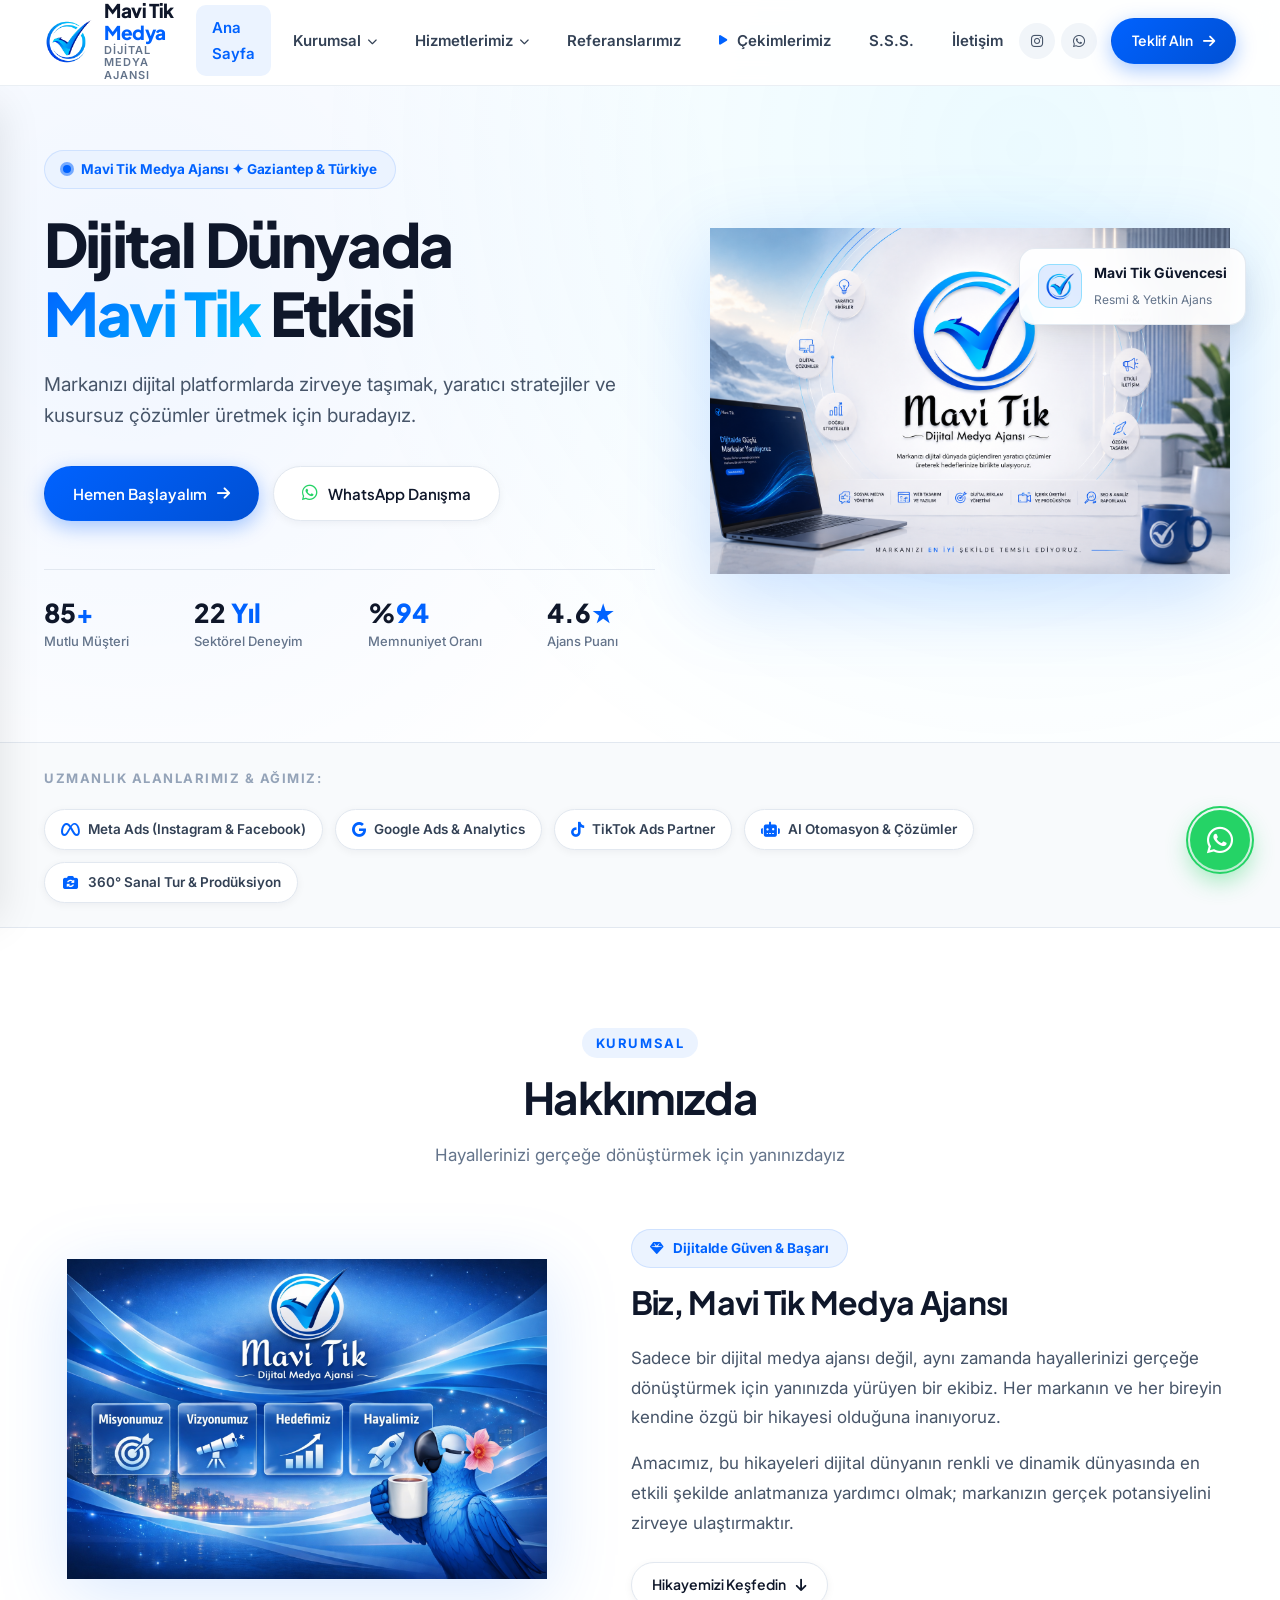
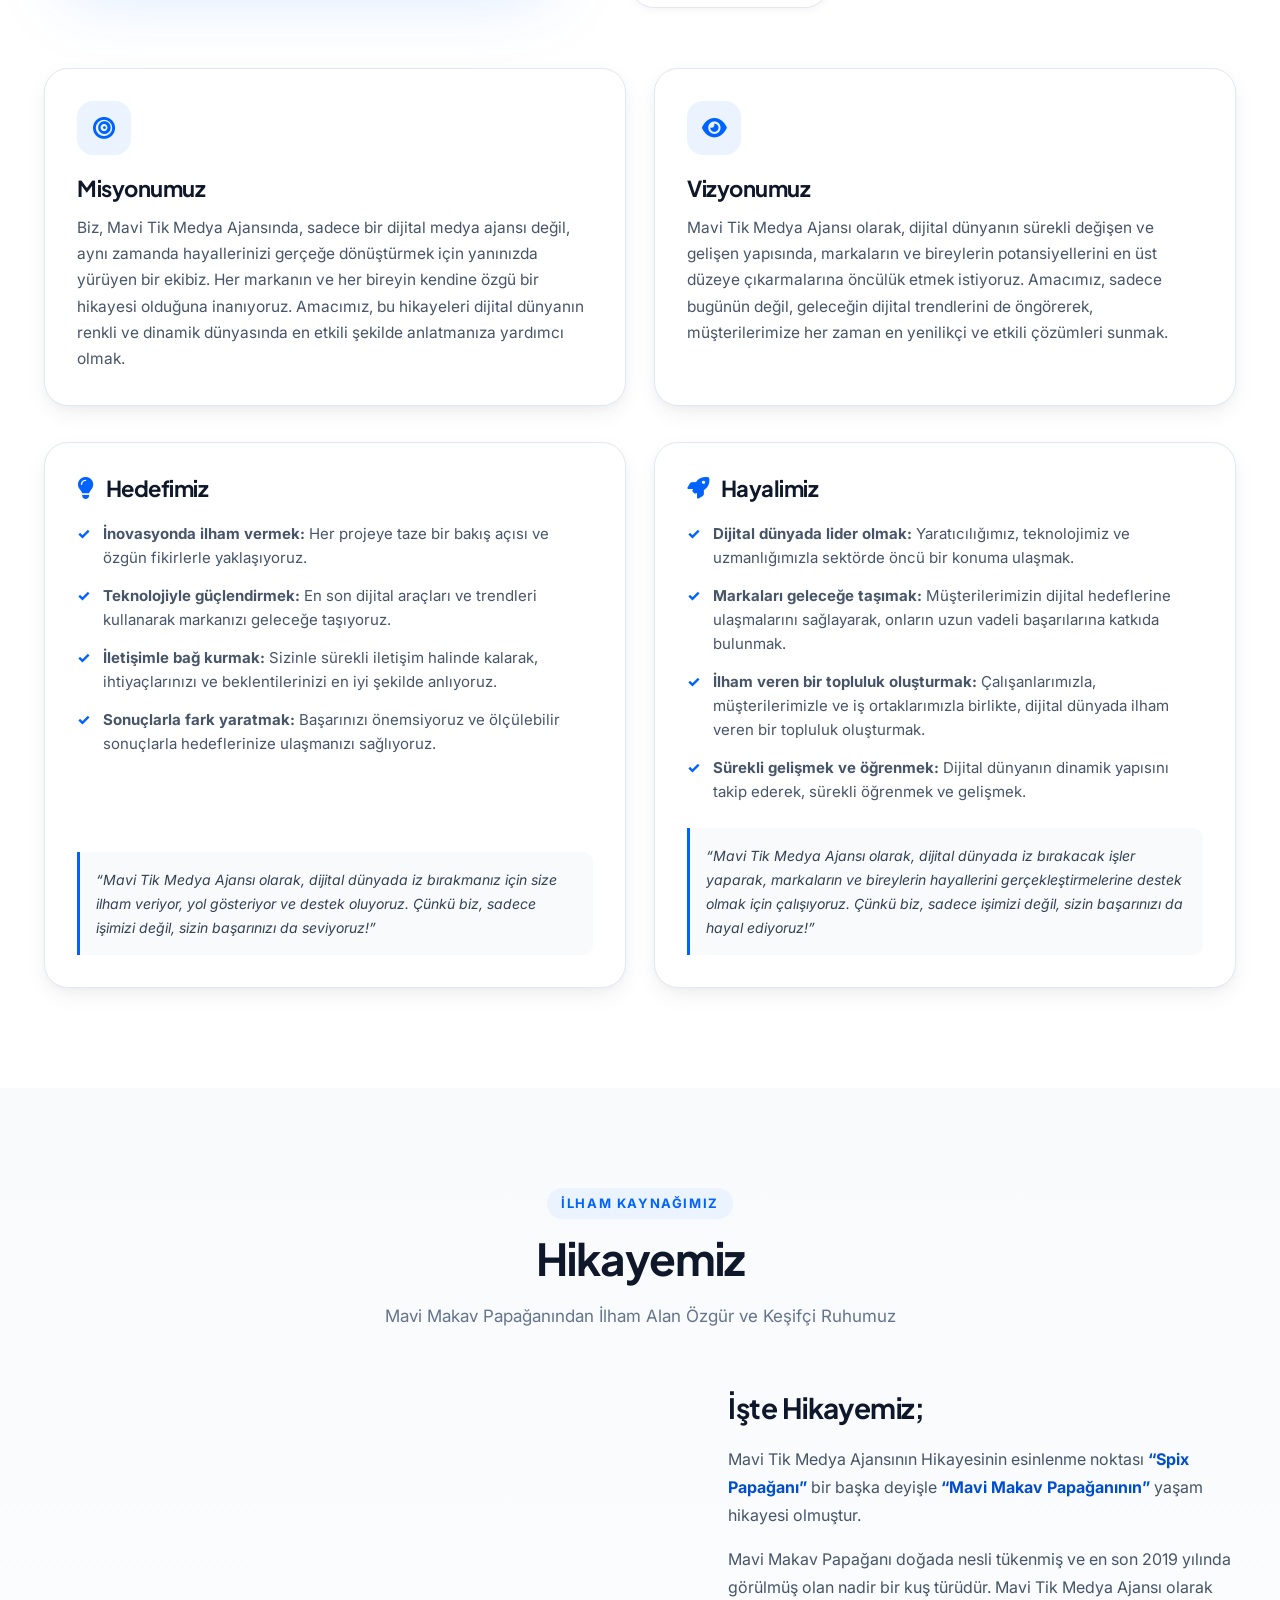
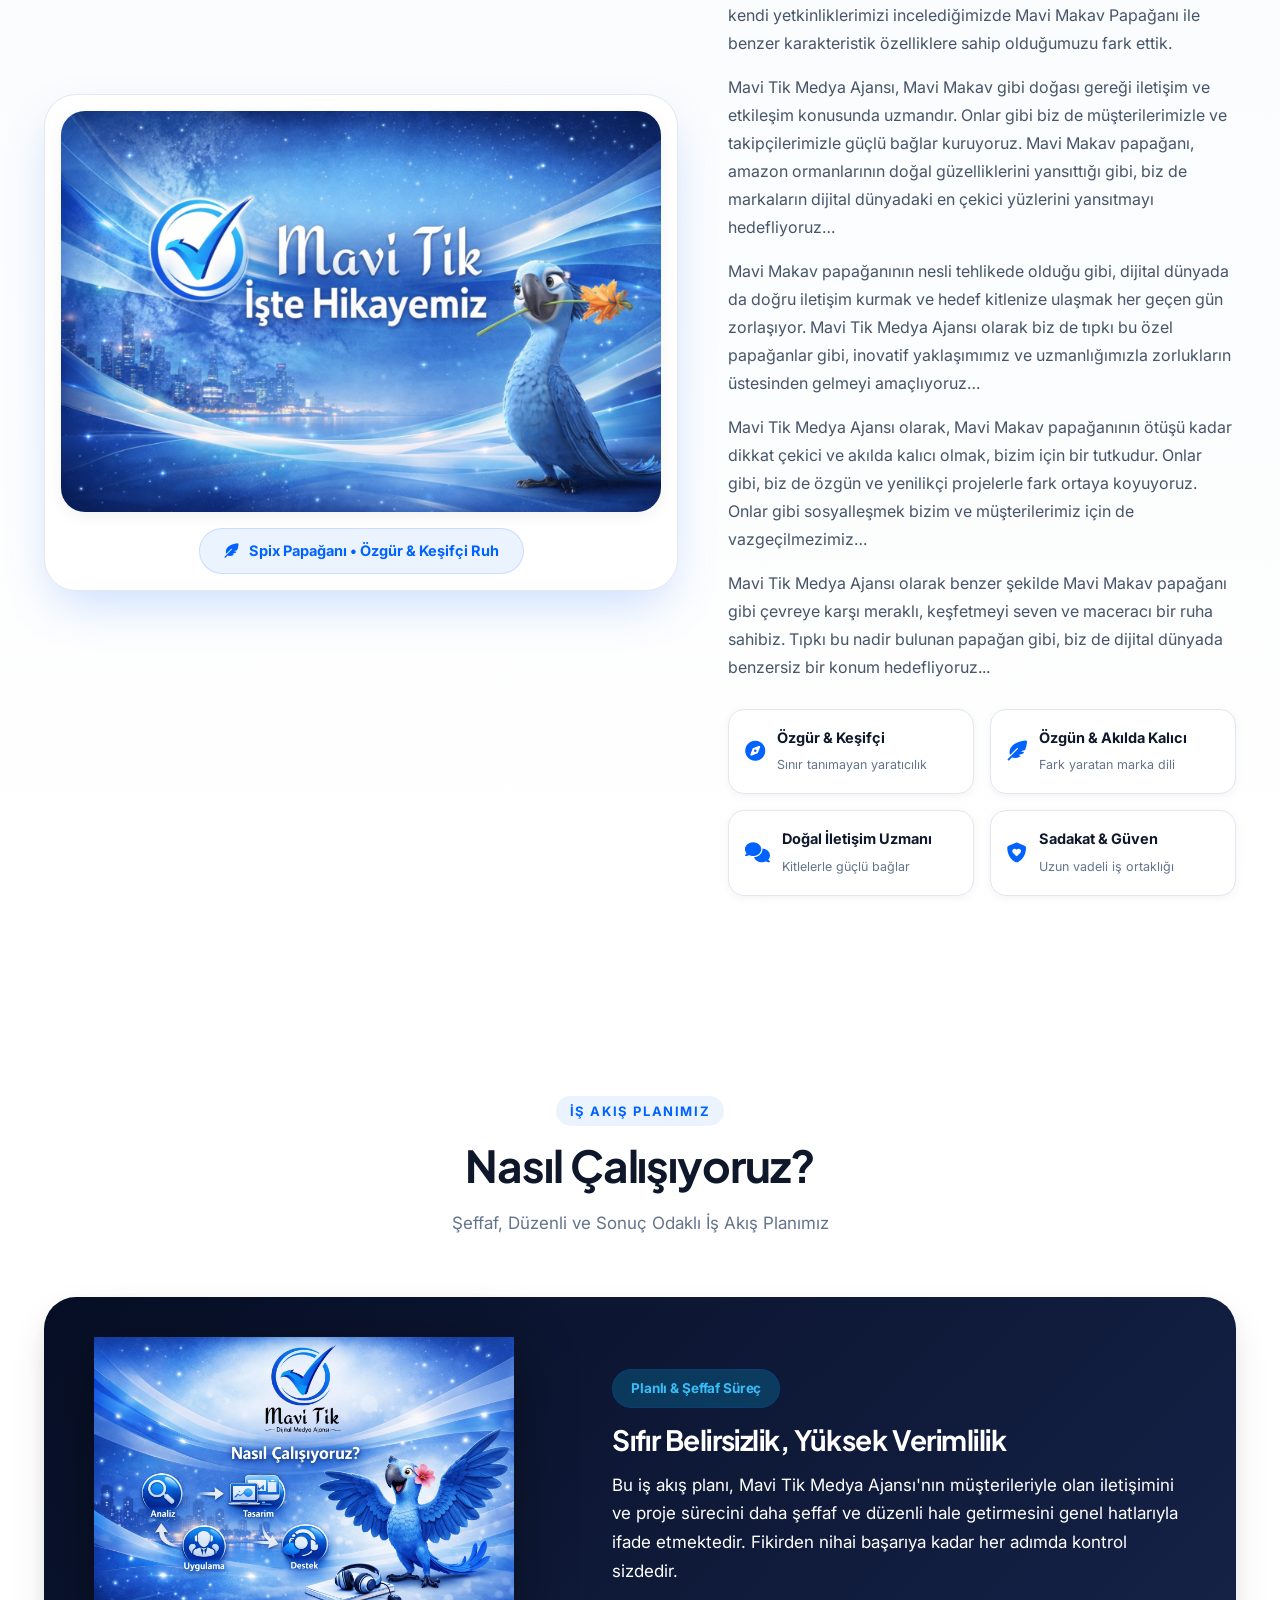
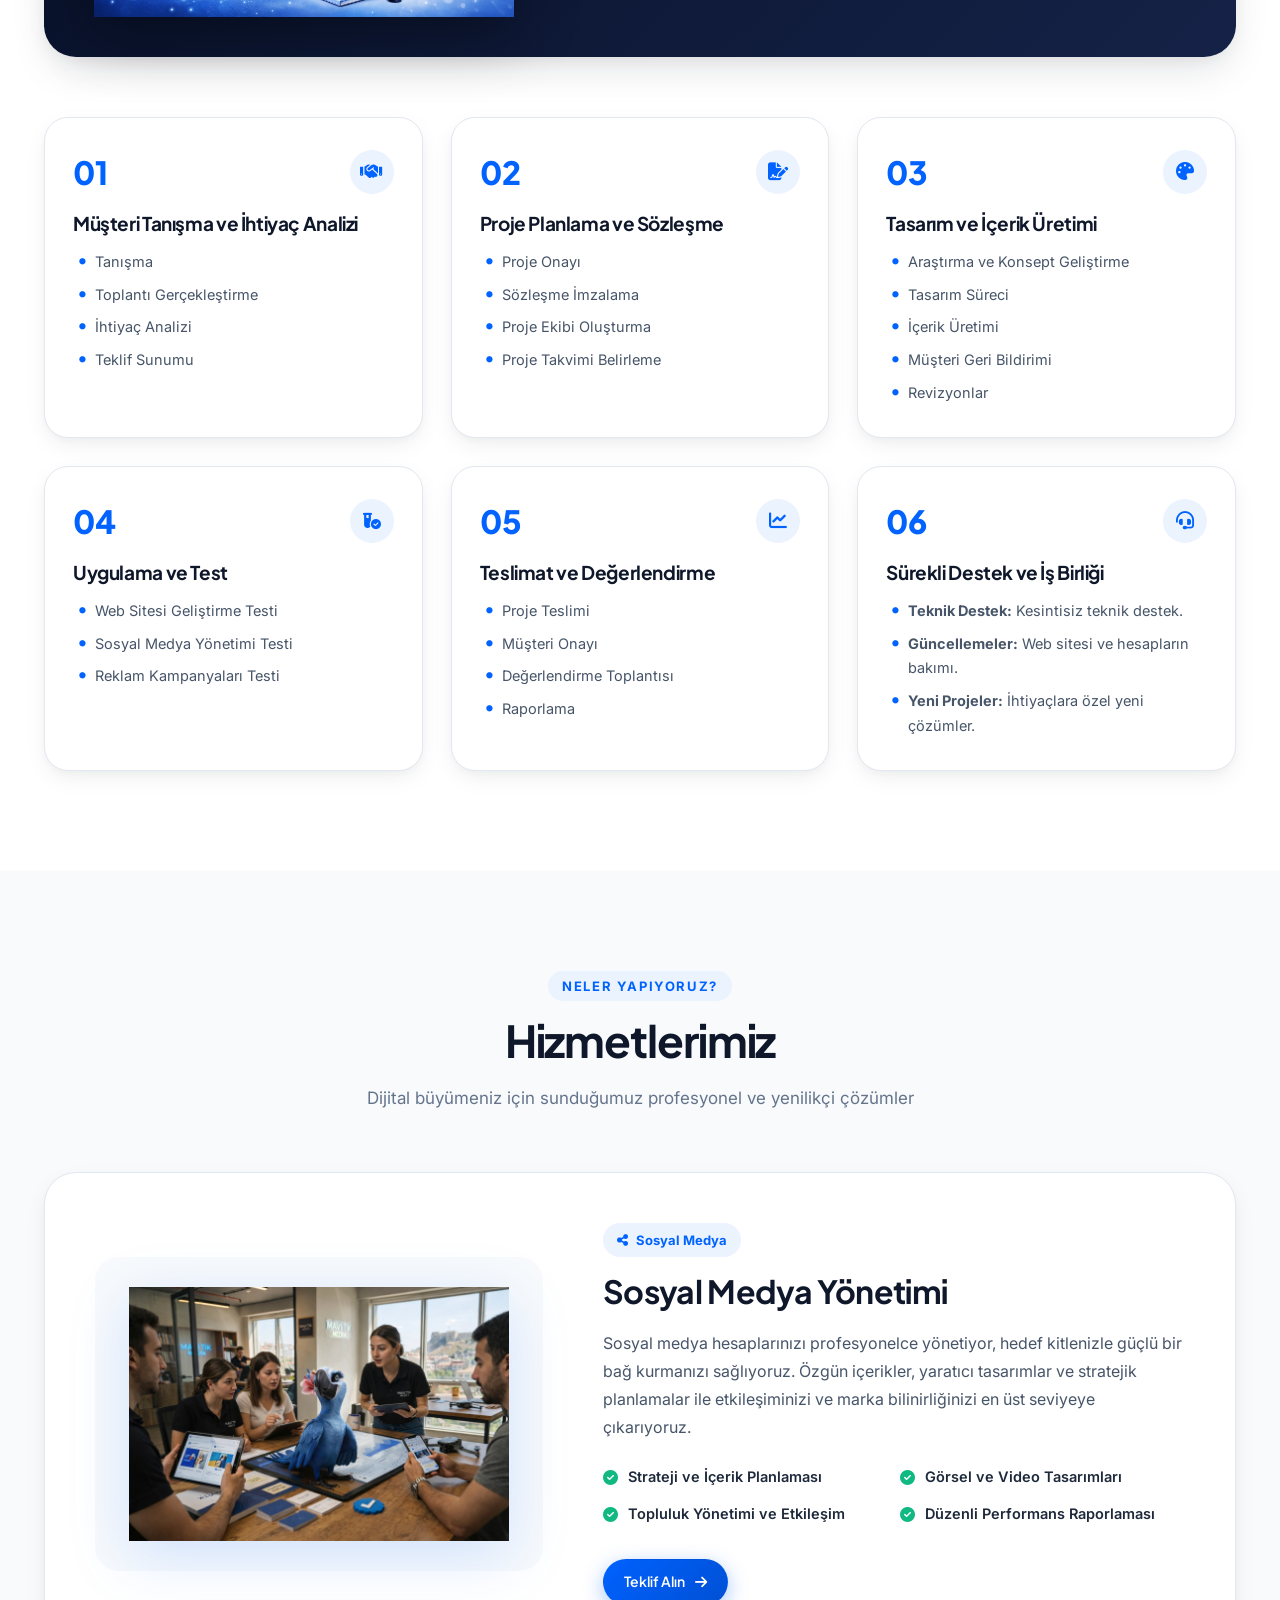
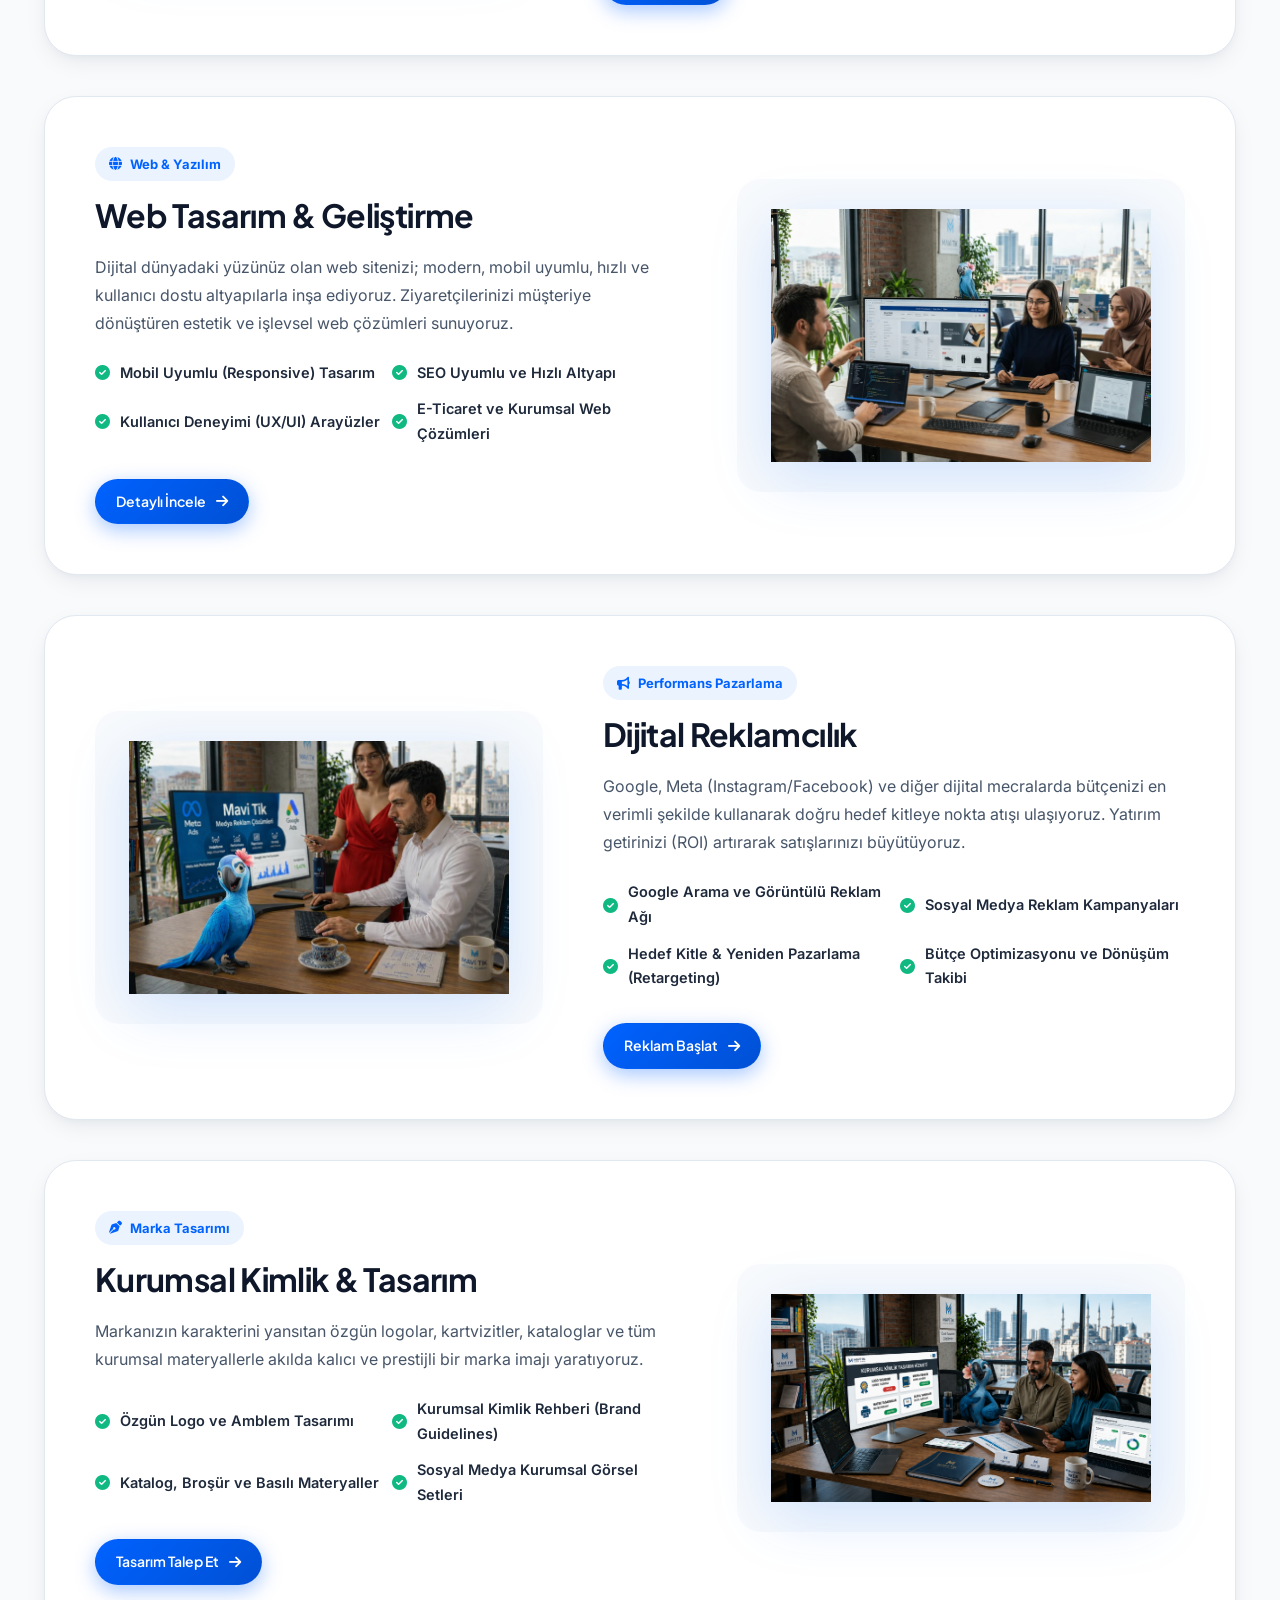
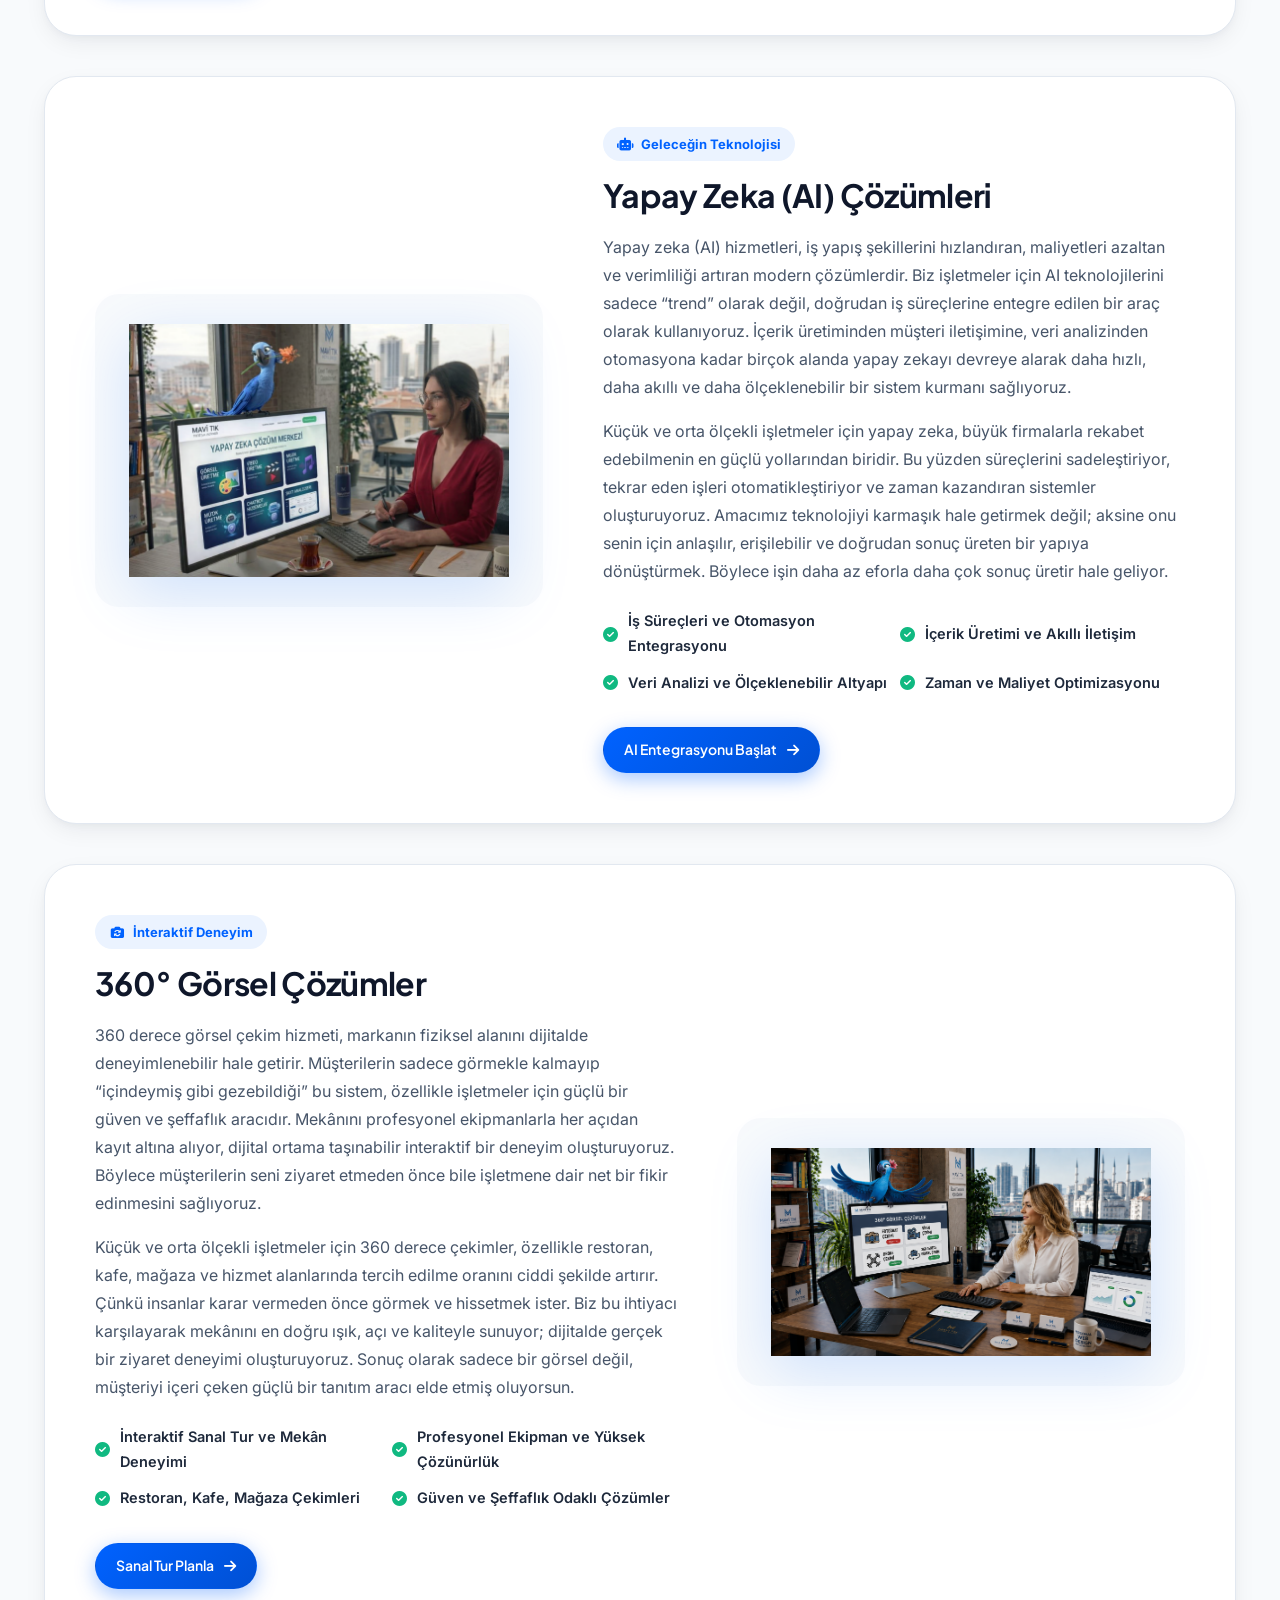
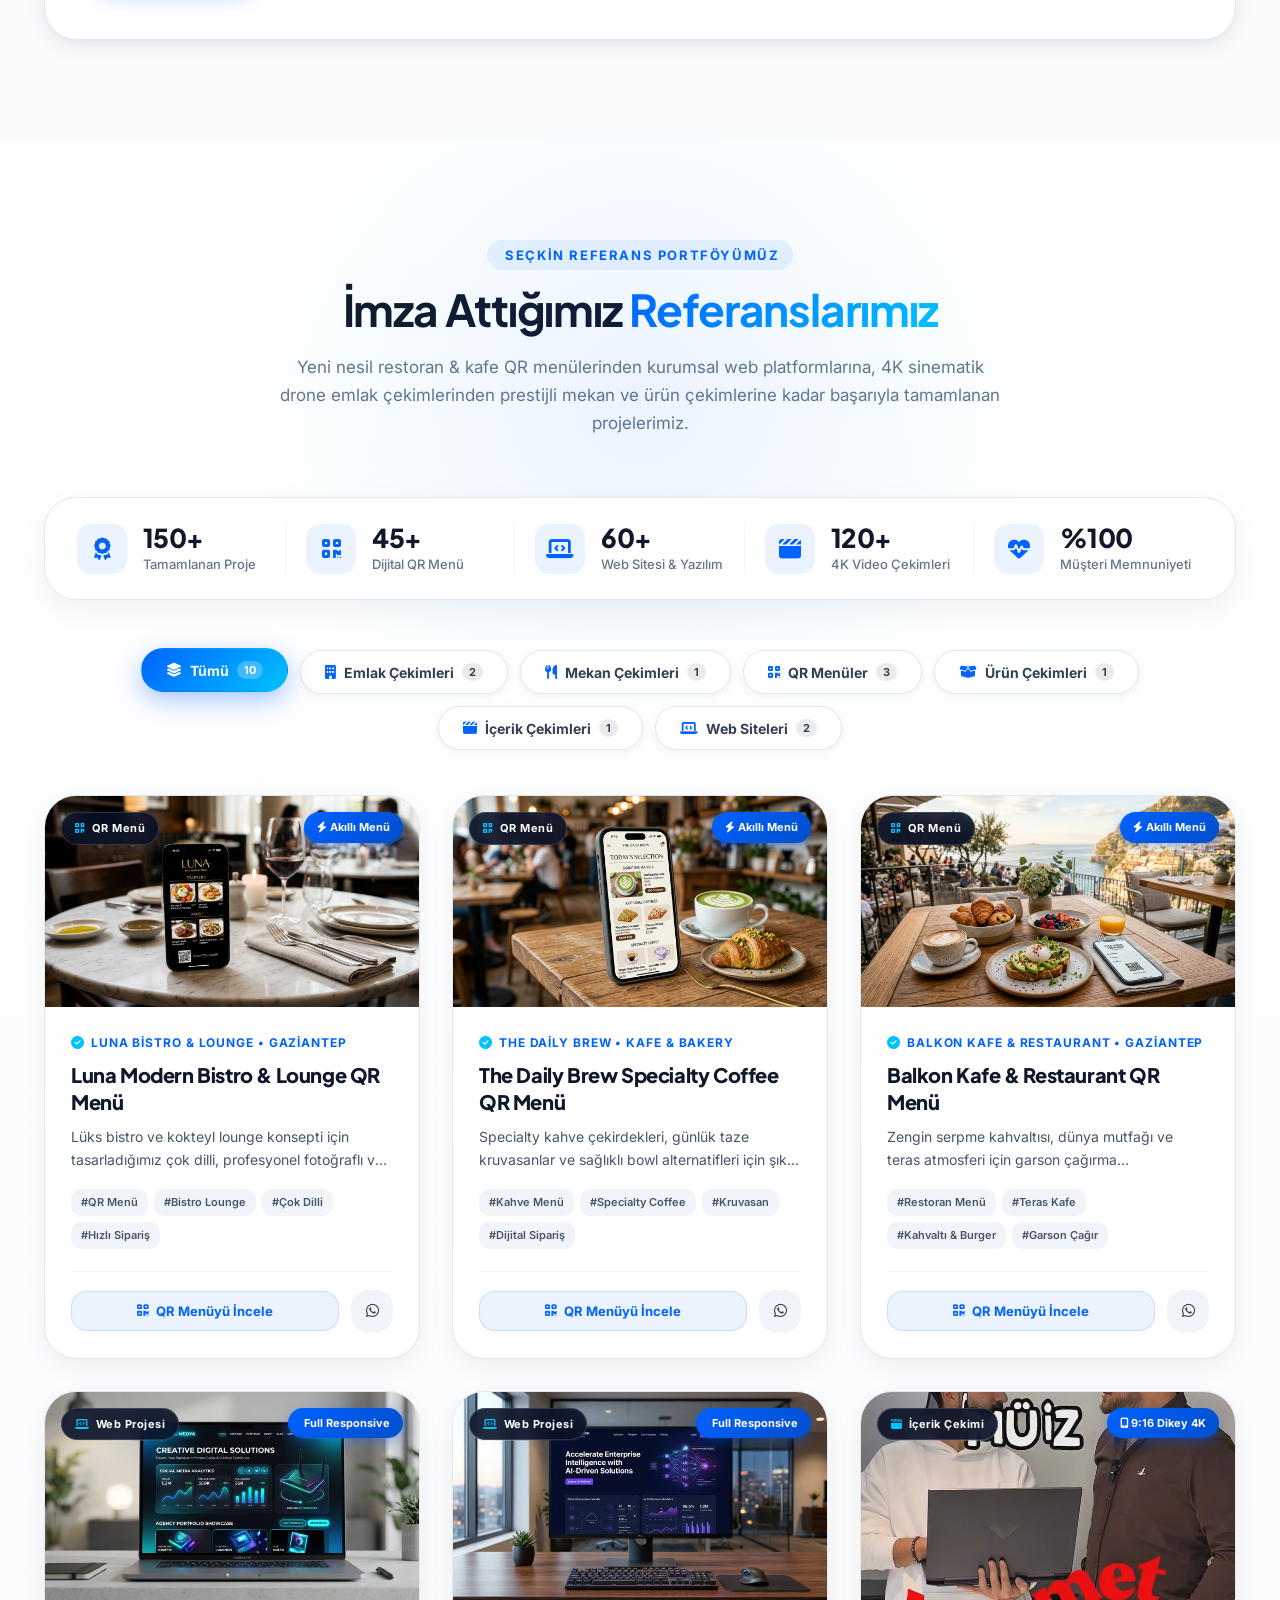
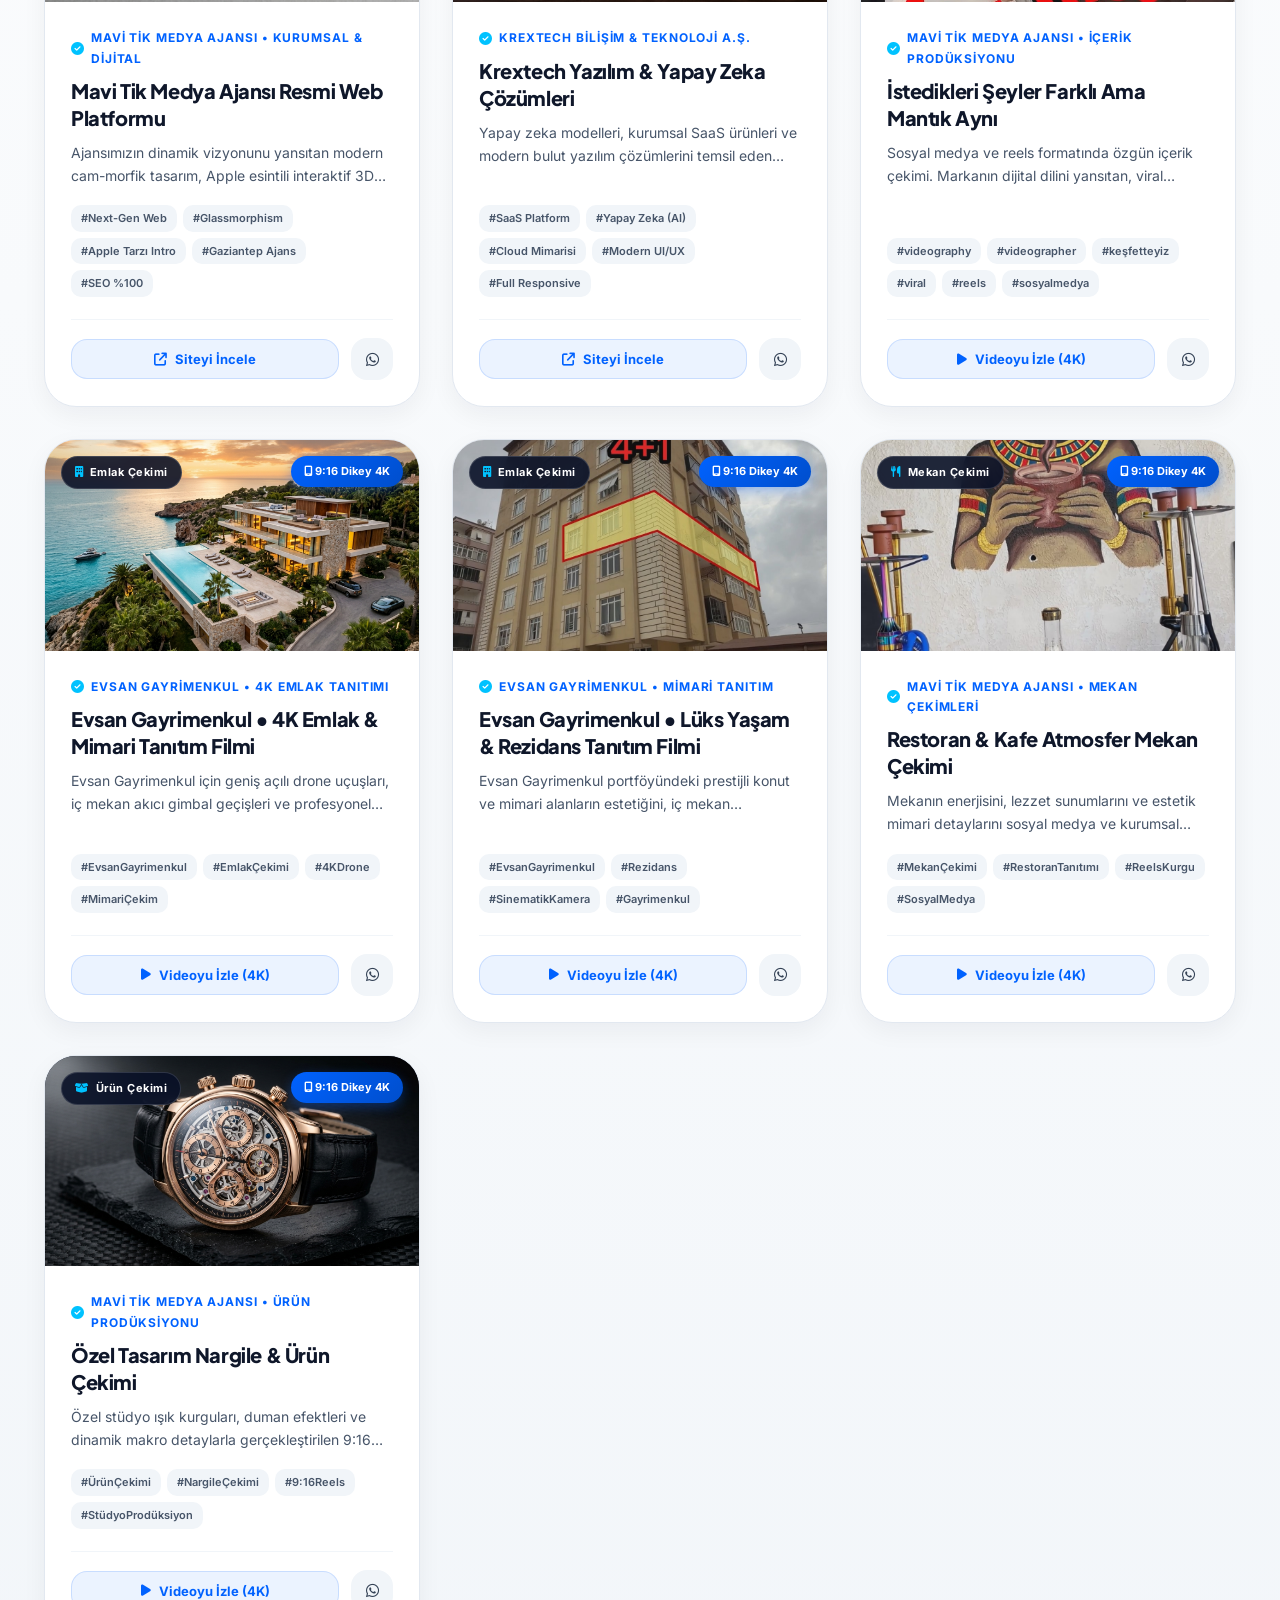
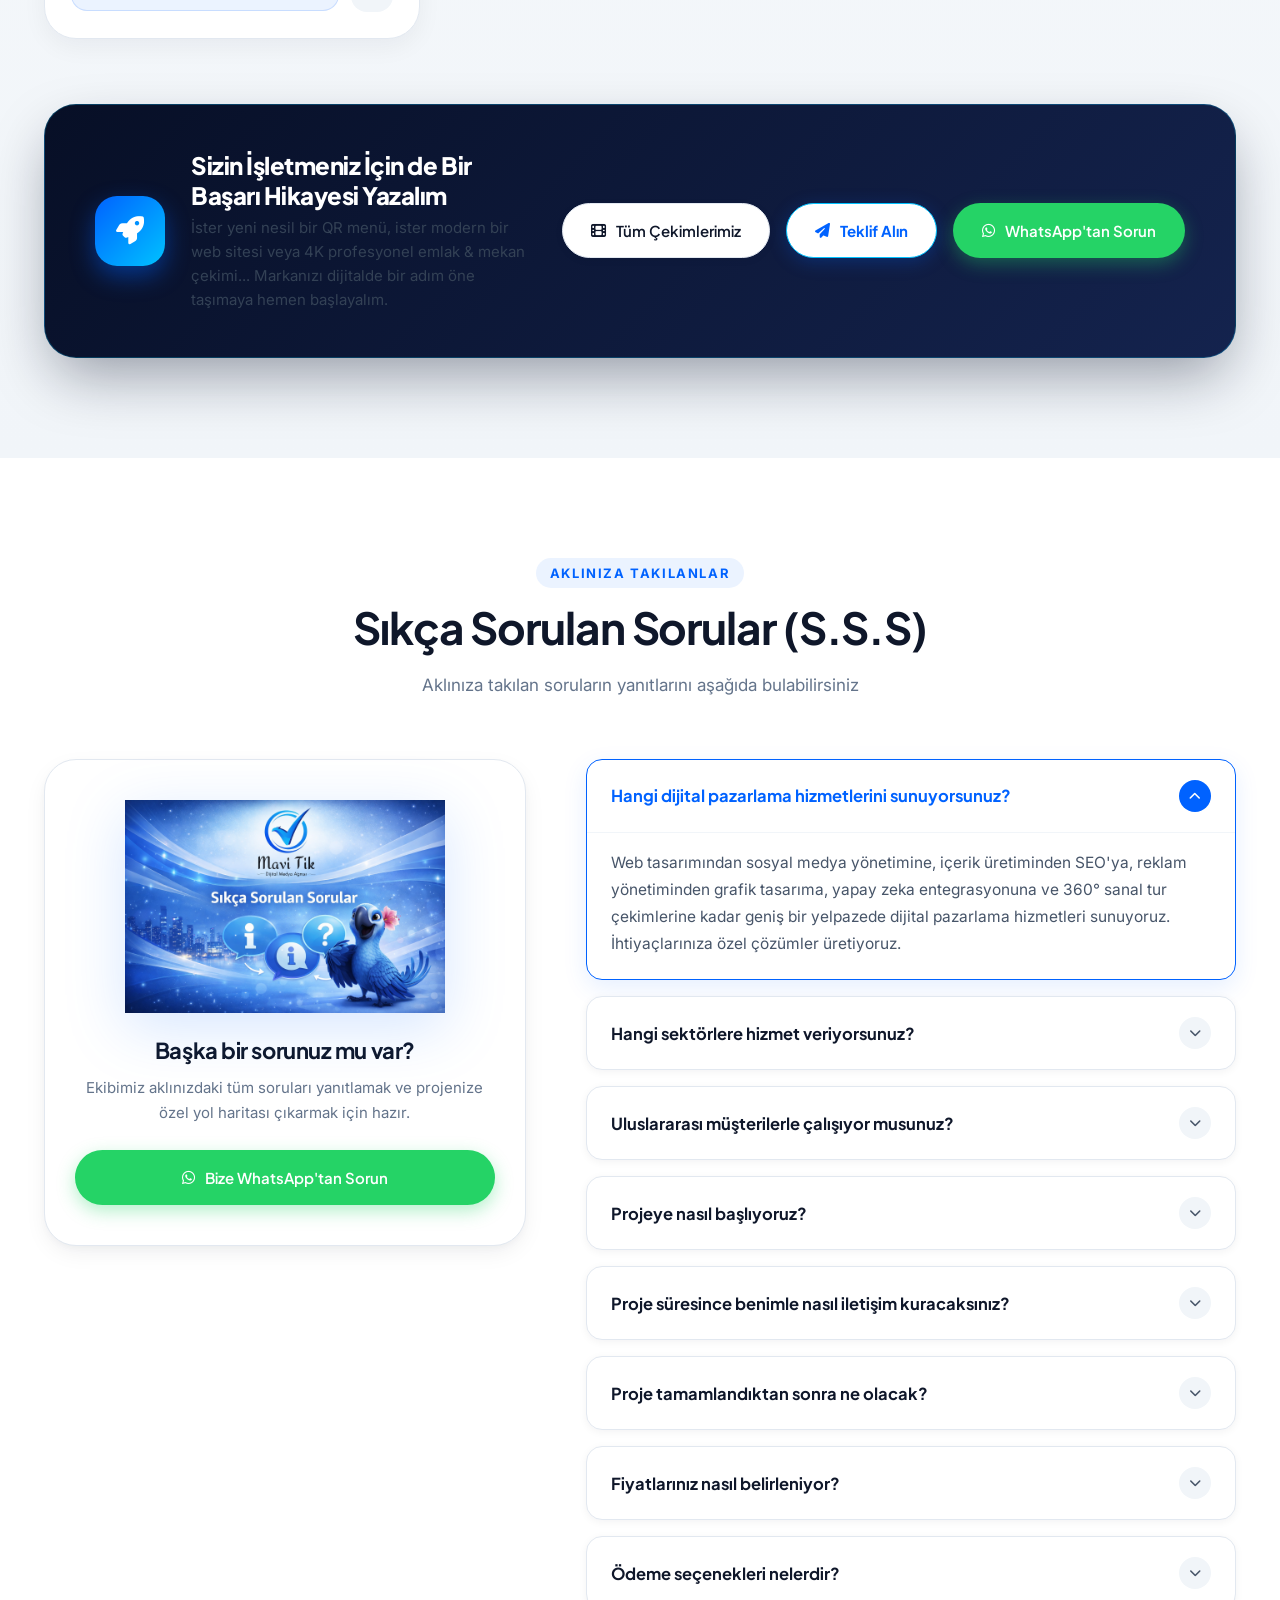
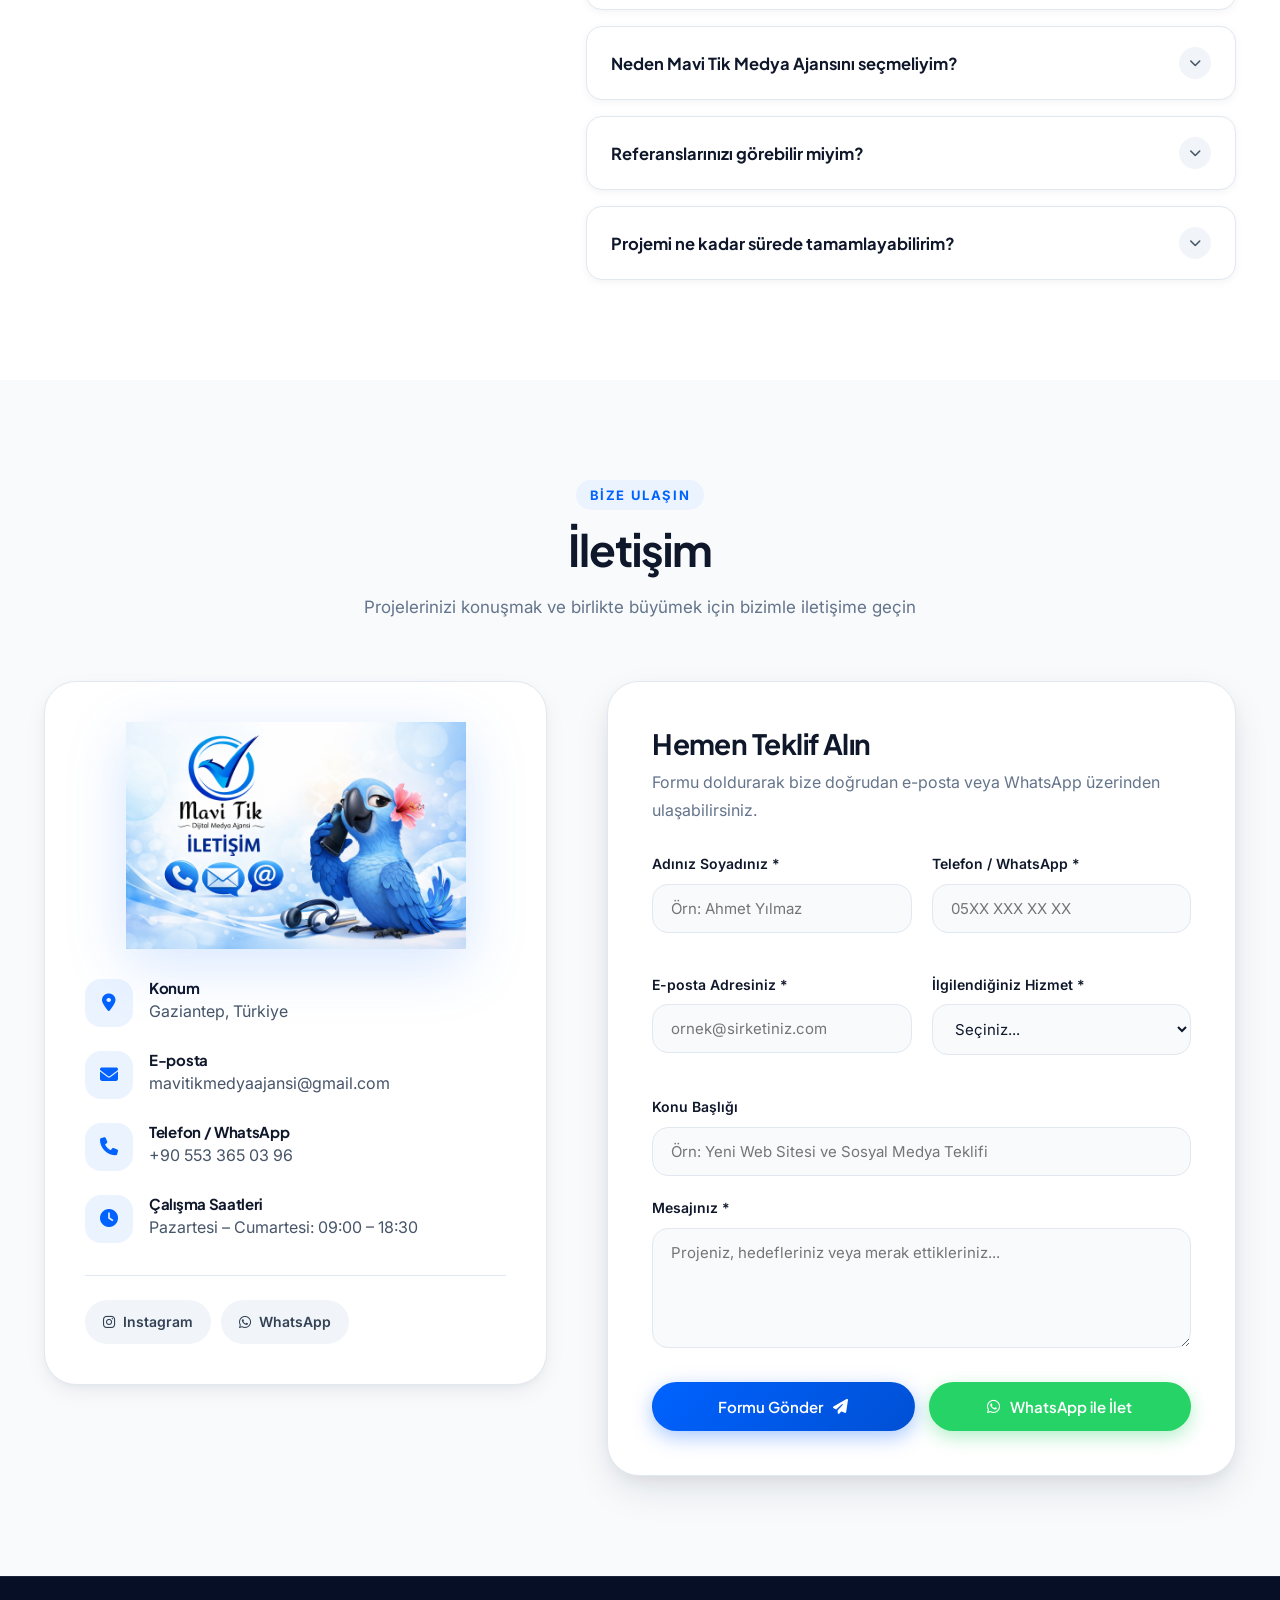
==== commit 7056f336: "yeni" ====
--- a/index.html
+++ b/index.html
@@ -1,2937 +1,2951 @@
-<!DOCTYPE html>
-<html lang="tr">
-<head>
-    <meta charset="UTF-8">
-    <meta name="viewport" content="width=device-width, initial-scale=1.0">
-    <title>Mavi Tik Medya Ajansı | Dijital Medya & Büyüme Çözümleri</title>
-    <meta name="description" content="Mavi Tik Medya Ajansı — Sosyal Medya Yönetimi, Web Tasarım & Geliştirme, Dijital Reklamcılık, Kurumsal Kimlik, Yapay Zeka (AI) Çözümleri ve 360° Görsel Hizmetler ile markanızı zirveye taşıyoruz.">
-    <meta name="keywords" content="mavi tik medya, dijital medya ajansı, sosyal medya yönetimi, web tasarım, dijital reklamcılık, yapay zeka çözümleri, 360 sanal tur, kurumsal kimlik, gaziantep medya ajansı">
-    <meta name="author" content="Mavi Tik Medya Ajansı">
-
-    <!-- Open Graph / Meta -->
-    <meta property="og:type" content="website">
-    <meta property="og:title" content="Mavi Tik Medya Ajansı | Dijital Dünyada Mavi Tik Etkisi">
-    <meta property="og:description" content="Markanızı dijital platformlarda zirveye taşımak, yaratıcı stratejiler ve kusursuz çözümler üretmek için buradayız.">
-    <meta property="og:image" content="assets/images/ana.png">
-    <meta property="og:url" content="https://mavitikmedya.com/">
-
-    <!-- Favicon -->
-    <link rel="icon" href="assets/images/logo.png" type="image/png">
-
-    <!-- Google Fonts: Plus Jakarta Sans & Inter -->
-    <link rel="preconnect" href="https://fonts.googleapis.com">
-    <link rel="preconnect" href="https://fonts.gstatic.com" crossorigin>
-    <link href="https://fonts.googleapis.com/css2?family=Plus+Jakarta+Sans:wght@400;500;600;700;800&family=Inter:wght@300;400;500;600;700&display=swap" rel="stylesheet">
-
-    <!-- FontAwesome 6.4.0 -->
-    <link rel="stylesheet" href="https://cdnjs.cloudflare.com/ajax/libs/font-awesome/6.4.0/css/all.min.css">
-
-    <style>
-        /* ================================================================
-           DESIGN SYSTEM & VARIABLES
-           ================================================================ */
-        :root {
-            --primary: #0062FF;
-            --primary-dark: #004ecc;
-            --primary-light: #EBF3FF;
-            --primary-glow: rgba(0, 98, 255, 0.18);
-            
-            --secondary: #00C2FF;
-            --secondary-glow: rgba(0, 194, 255, 0.25);
-            --accent-emerald: #10B981;
-            --accent-amber: #F59E0B;
-            
-            --dark: #070F26;
-            --dark-surface: #0E1A3D;
-            --dark-card: #14234E;
-            
-            --slate-900: #0F172A;
-            --slate-800: #1E293B;
-            --slate-700: #334155;
-            --slate-600: #475569;
-            --slate-500: #64748B;
-            --slate-400: #94A3B8;
-            --slate-200: #E2E8F0;
-            --slate-100: #F1F5F9;
-            --slate-50:  #F8FAFC;
-            --white:     #FFFFFF;
-
-            --font-display: 'Plus Jakarta Sans', -apple-system, BlinkMacSystemFont, sans-serif;
-            --font-body:    'Inter', -apple-system, BlinkMacSystemFont, sans-serif;
-
-            --shadow-sm: 0 2px 8px rgba(15, 23, 42, 0.05);
-            --shadow-md: 0 8px 24px -4px rgba(15, 23, 42, 0.08), 0 3px 8px -2px rgba(15, 23, 42, 0.04);
-            --shadow-lg: 0 16px 40px -6px rgba(15, 23, 42, 0.12), 0 6px 16px -3px rgba(15, 23, 42, 0.06);
-            --shadow-hover: 0 24px 50px -8px rgba(0, 98, 255, 0.22);
-
-            --radius-sm: 10px;
-            --radius-md: 16px;
-            --radius-lg: 24px;
-            --radius-xl: 32px;
-            --radius-full: 9999px;
-
-            --transition: all 0.3s cubic-bezier(0.4, 0, 0.2, 1);
-        }
-
-        /* ================================================================
-           BASE RESET
-           ================================================================ */
-        *, *::before, *::after {
-            box-sizing: border-box;
-            margin: 0;
-            padding: 0;
-        }
-
-        html {
-            scroll-behavior: smooth;
-            scroll-padding-top: 86px;
-            -webkit-text-size-adjust: 100%;
-            overflow-x: hidden;
-            width: 100%;
-        }
-
-        body {
-            font-family: var(--font-body);
-            background-color: var(--white);
-            color: var(--slate-700);
-            line-height: 1.7;
-            font-size: 16px;
-            overflow-x: hidden;
-            -webkit-font-smoothing: antialiased;
-        }
-
-        h1, h2, h3, h4, h5, h6 {
-            font-family: var(--font-display);
-            color: var(--slate-900);
-            font-weight: 700;
-            line-height: 1.25;
-            letter-spacing: -0.02em;
-        }
-
-        a {
-            color: inherit;
-            text-decoration: none;
-            transition: var(--transition);
-        }
-
-        img {
-            max-width: 100%;
-            height: auto;
-            display: block;
-        }
-
-        ul {
-            list-style: none;
-        }
-
-        button, input, select, textarea {
-            font-family: inherit;
-            font-size: inherit;
-        }
-
-        .container {
-            width: 100%;
-            max-width: 1240px;
-            margin: 0 auto;
-            padding: 0 24px;
-        }
-
-        /* ================================================================
-           UTILITY & DECORATIVE CLASSES
-           ================================================================ */
-        .text-gradient {
-            background: linear-gradient(135deg, var(--primary) 0%, var(--secondary) 100%);
-            -webkit-background-clip: text;
-            -webkit-text-fill-color: transparent;
-        }
-
-        .badge-pill {
-            display: inline-flex;
-            align-items: center;
-            gap: 10px;
-            padding: 7px 18px;
-            background: var(--primary-light);
-            color: var(--primary);
-            border-radius: var(--radius-full);
-            font-size: 13.5px;
-            font-weight: 700;
-            letter-spacing: -0.01em;
-            border: 1px solid rgba(0, 98, 255, 0.12);
-        }
-
-        .badge-pill .pulse-dot {
-            width: 8px;
-            height: 8px;
-            border-radius: 50%;
-            background: var(--primary);
-            position: relative;
-        }
-
-        .badge-pill .pulse-dot::after {
-            content: '';
-            position: absolute;
-            inset: -3px;
-            border-radius: 50%;
-            background: var(--primary);
-            opacity: 0.5;
-            animation: pulseDot 1.8s infinite;
-        }
-
-        @keyframes pulseDot {
-            0% { transform: scale(1); opacity: 0.6; }
-            50% { transform: scale(2.2); opacity: 0; }
-            100% { transform: scale(1); opacity: 0; }
-        }
-
-        /* Buttons */
-        .btn {
-            display: inline-flex;
-            align-items: center;
-            justify-content: center;
-            gap: 10px;
-            padding: 14px 28px;
-            border-radius: var(--radius-full);
-            font-family: var(--font-display);
-            font-size: 15px;
-            font-weight: 600;
-            cursor: pointer;
-            border: 1px solid transparent;
-            transition: var(--transition);
-            white-space: nowrap;
-        }
-
-        .btn-primary {
-            background: linear-gradient(135deg, var(--primary) 0%, #0050d4 100%);
-            color: var(--white);
-            box-shadow: 0 6px 20px rgba(0, 98, 255, 0.35);
-        }
-
-        .btn-primary:hover {
-            transform: translateY(-2px);
-            box-shadow: 0 10px 28px rgba(0, 98, 255, 0.45);
-            color: var(--white);
-        }
-
-        .btn-outline {
-            background: var(--white);
-            color: var(--slate-900);
-            border-color: var(--slate-200);
-            box-shadow: var(--shadow-sm);
-        }
-
-        .btn-outline:hover {
-            border-color: var(--primary);
-            color: var(--primary);
-            background: var(--primary-light);
-            transform: translateY(-2px);
-        }
-
-        .btn-whatsapp {
-            background: #25D366;
-            color: var(--white);
-            box-shadow: 0 6px 18px rgba(37, 211, 102, 0.35);
-        }
-
-        .btn-whatsapp:hover {
-            background: #1eb855;
-            transform: translateY(-2px);
-            box-shadow: 0 10px 24px rgba(37, 211, 102, 0.45);
-            color: var(--white);
-        }
-
-        .btn-sm {
-            padding: 10px 20px;
-            font-size: 14px;
-        }
-
-        /* Section Commons */
-        .section {
-            padding: 100px 0;
-            position: relative;
-        }
-
-        .section-header {
-            text-align: center;
-            max-width: 720px;
-            margin: 0 auto 60px;
-        }
-
-        .section-tag {
-            display: inline-block;
-            font-size: 13px;
-            font-weight: 700;
-            text-transform: uppercase;
-            letter-spacing: 1.6px;
-            color: var(--primary);
-            margin-bottom: 12px;
-            background: var(--primary-light);
-            padding: 4px 14px;
-            border-radius: var(--radius-full);
-        }
-
-        .section-title {
-            font-size: clamp(30px, 4vw, 44px);
-            margin-bottom: 16px;
-            letter-spacing: -0.025em;
-        }
-
-        .section-desc {
-            font-size: 17px;
-            color: var(--slate-500);
-            line-height: 1.65;
-        }
-
-        .bg-light {
-            background-color: var(--slate-50);
-        }
-
-        .bg-dark {
-            background-color: var(--dark);
-            color: var(--slate-400);
-        }
-
-        .bg-dark h1, .bg-dark h2, .bg-dark h3, .bg-dark h4 {
-            color: var(--white);
-        }
-
-        /* Ambient floating micro-animation for 3D art */
-        @keyframes gentleFloat {
-            0% { transform: translateY(0px) rotate(0deg); }
-            50% { transform: translateY(-10px) rotate(0.5deg); }
-            100% { transform: translateY(0px) rotate(0deg); }
-        }
-
-        .float-animate {
-            animation: gentleFloat 6s ease-in-out infinite;
-        }
-
-        /* ================================================================
-           HEADER / NAVBAR
-           ================================================================ */
-        .navbar {
-            position: fixed;
-            top: 0;
-            left: 0;
-            width: 100%;
-            height: 86px;
-            background: rgba(255, 255, 255, 0.92);
-            backdrop-filter: blur(14px);
-            -webkit-backdrop-filter: blur(14px);
-            z-index: 1000;
-            border-bottom: 1px solid rgba(226, 232, 240, 0.7);
-            transition: var(--transition);
-        }
-
-        .navbar.scrolled {
-            height: 74px;
-            background: rgba(255, 255, 255, 0.98);
-            box-shadow: 0 10px 30px rgba(15, 23, 42, 0.08);
-        }
-
-        .nav-inner {
-            display: flex;
-            align-items: center;
-            justify-content: space-between;
-            height: 100%;
-        }
-
-        /* Brand Logo */
-        .nav-brand {
-            display: flex;
-            align-items: center;
-            gap: 12px;
-            text-decoration: none;
-        }
-
-        .nav-brand-logo {
-            height: 48px;
-            width: auto;
-            object-fit: contain;
-            transition: var(--transition);
-        }
-
-        .navbar.scrolled .nav-brand-logo {
-            height: 42px;
-        }
-
-        .nav-brand-text {
-            display: flex;
-            flex-direction: column;
-            line-height: 1.15;
-        }
-
-        .nav-brand-title {
-            font-family: var(--font-display);
-            font-size: 19px;
-            font-weight: 800;
-            color: var(--slate-900);
-            letter-spacing: -0.02em;
-        }
-
-        .nav-brand-title span {
-            color: var(--primary);
-        }
-
-        .nav-brand-sub {
-            font-size: 11px;
-            font-weight: 600;
-            color: var(--slate-500);
-            text-transform: uppercase;
-            letter-spacing: 1px;
-        }
-
-        /* Desktop Nav Menu */
-        .nav-menu {
-            display: flex;
-            align-items: center;
-            gap: 6px;
-        }
-
-        .nav-item {
-            position: relative;
-        }
-
-        .nav-link {
-            display: inline-flex;
-            align-items: center;
-            gap: 6px;
-            padding: 10px 16px;
-            font-size: 15px;
-            font-weight: 600;
-            color: var(--slate-700);
-            border-radius: var(--radius-sm);
-            transition: var(--transition);
-        }
-
-        .nav-link:hover, .nav-link.active {
-            color: var(--primary);
-            background: var(--primary-light);
-        }
-
-        .nav-link i.fa-chevron-down {
-            font-size: 10px;
-            transition: transform 0.25s ease;
-        }
-
-        .nav-item:hover .nav-link i.fa-chevron-down {
-            transform: rotate(180deg);
-        }
-
-        /* Dropdown Menus */
-        .nav-dropdown {
-            position: absolute;
-            top: 100%;
-            left: 0;
-            min-width: 260px;
-            background: var(--white);
-            border-radius: var(--radius-md);
-            box-shadow: var(--shadow-lg);
-            border: 1px solid var(--slate-200);
-            padding: 10px;
-            opacity: 0;
-            visibility: hidden;
-            transform: translateY(12px);
-            transition: all 0.25s cubic-bezier(0.16, 1, 0.3, 1);
-            z-index: 100;
-        }
-
-        .nav-item:hover .nav-dropdown {
-            opacity: 1;
-            visibility: visible;
-            transform: translateY(4px);
-        }
-
-        .dropdown-link {
-            display: flex;
-            align-items: center;
-            gap: 12px;
-            padding: 11px 14px;
-            font-size: 14px;
-            font-weight: 600;
-            color: var(--slate-700);
-            border-radius: var(--radius-sm);
-            transition: var(--transition);
-        }
-
-        .dropdown-link i {
-            font-size: 15px;
-            width: 22px;
-            color: var(--primary);
-            transition: var(--transition);
-        }
-
-        .dropdown-link:hover {
-            background: var(--primary-light);
-            color: var(--primary);
-            transform: translateX(4px);
-        }
-
-        /* Nav Actions */
-        .nav-actions {
-            display: flex;
-            align-items: center;
-            gap: 14px;
-        }
-
-        .nav-social-icons {
-            display: flex;
-            align-items: center;
-            gap: 6px;
-        }
-
-        .nav-social-btn {
-            width: 36px;
-            height: 36px;
-            border-radius: 50%;
-            display: inline-flex;
-            align-items: center;
-            justify-content: center;
-            color: var(--slate-600);
-            background: var(--slate-100);
-            font-size: 14px;
-            transition: var(--transition);
-        }
-
-        .nav-social-btn:hover {
-            background: var(--primary);
-            color: var(--white);
-            transform: translateY(-2px);
-        }
-
-        .nav-hamburger {
-            display: none;
-            flex-direction: column;
-            gap: 5px;
-            background: none;
-            border: none;
-            cursor: pointer;
-            padding: 8px;
-        }
-
-        .nav-hamburger span {
-            width: 24px;
-            height: 2.5px;
-            background: var(--slate-900);
-            border-radius: 2px;
-            transition: var(--transition);
-        }
-
-        .nav-hamburger.active span:nth-child(1) {
-            transform: translateY(7.5px) rotate(45deg);
-        }
-
-        .nav-hamburger.active span:nth-child(2) {
-            opacity: 0;
-            transform: scaleX(0);
-        }
-
-        .nav-hamburger.active span:nth-child(3) {
-            transform: translateY(-7.5px) rotate(-45deg);
-        }
-
-        /* Mobile Drawer */
-        .mobile-drawer {
-            position: fixed;
-            top: 86px;
-            left: 0;
-            width: 100%;
-            height: calc(100vh - 86px);
-            background: var(--white);
-            padding: 28px 24px;
-            overflow-y: auto;
-            transform: translateX(-100%);
-            transition: transform 0.35s cubic-bezier(0.16, 1, 0.3, 1);
-            z-index: 999;
-            box-shadow: 0 20px 40px rgba(0,0,0,0.1);
-        }
-
-        .mobile-drawer.open {
-            transform: translateX(0);
-        }
-
-        .mobile-nav-list {
-            display: flex;
-            flex-direction: column;
-            gap: 8px;
-        }
-
-        .mobile-nav-item {
-            border-bottom: 1px solid var(--slate-100);
-            padding-bottom: 6px;
-        }
-
-        .mobile-nav-link {
-            display: flex;
-            align-items: center;
-            justify-content: space-between;
-            padding: 10px 0;
-            font-size: 16px;
-            font-weight: 700;
-            color: var(--slate-900);
-        }
-
-        .mobile-sub-list {
-            padding-left: 16px;
-            display: flex;
-            flex-direction: column;
-            gap: 6px;
-            margin: 6px 0 12px;
-        }
-
-        .mobile-sub-link {
-            font-size: 14px;
-            color: var(--slate-600);
-            display: flex;
-            align-items: center;
-            gap: 10px;
-            padding: 6px 0;
-        }
-
-        .mobile-sub-link i {
-            color: var(--primary);
-            width: 16px;
-        }
-
-        /* ================================================================
-           HERO SECTION
-           ================================================================ */
-        .hero {
-            padding: 150px 0 90px;
-            background: radial-gradient(circle at 80% 20%, rgba(0, 194, 255, 0.08) 0%, rgba(255, 255, 255, 0) 60%),
-                        radial-gradient(circle at 10% 40%, rgba(0, 98, 255, 0.06) 0%, rgba(255, 255, 255, 0) 50%);
-            position: relative;
-            overflow: hidden;
-        }
-
-        .hero-grid {
-            display: grid;
-            grid-template-columns: 1.15fr 1fr;
-            align-items: center;
-            gap: 50px;
-        }
-
-        .hero-title {
-            font-size: clamp(38px, 5vw, 60px);
-            font-weight: 800;
-            line-height: 1.15;
-            letter-spacing: -0.03em;
-            margin: 20px 0 22px;
-        }
-
-        .hero-desc {
-            font-size: 19px;
-            color: var(--slate-600);
-            line-height: 1.65;
-            margin-bottom: 34px;
-            max-width: 580px;
-        }
-
-        .hero-actions {
-            display: flex;
-            flex-wrap: wrap;
-            gap: 14px;
-            margin-bottom: 48px;
-        }
-
-        .hero-trust-bar {
-            display: grid;
-            grid-template-columns: repeat(4, auto);
-            gap: 28px;
-            padding-top: 30px;
-            border-top: 1px solid var(--slate-200);
-        }
-
-        .trust-stat-num {
-            font-family: var(--font-display);
-            font-size: 26px;
-            font-weight: 800;
-            color: var(--slate-900);
-            line-height: 1;
-            margin-bottom: 4px;
-        }
-
-        .trust-stat-num span {
-            color: var(--primary);
-        }
-
-        .trust-stat-label {
-            font-size: 13px;
-            color: var(--slate-500);
-            font-weight: 500;
-        }
-
-        /* Hero Visual Showcase */
-        .hero-visual-wrapper {
-            position: relative;
-            display: flex;
-            justify-content: center;
-            align-items: center;
-        }
-
-        .hero-visual-glow {
-            position: absolute;
-            width: 80%;
-            height: 80%;
-            background: radial-gradient(circle, rgba(0, 98, 255, 0.25) 0%, rgba(0, 194, 255, 0.1) 50%, transparent 70%);
-            filter: blur(50px);
-            z-index: 1;
-        }
-
-        .hero-main-img {
-            position: relative;
-            z-index: 2;
-            width: 100%;
-            max-width: 520px;
-            height: auto;
-            object-fit: contain;
-            filter: drop-shadow(0 20px 40px rgba(0, 98, 255, 0.2));
-        }
-
-        /* Floating Badge Cards */
-        .hero-float-card {
-            position: absolute;
-            background: rgba(255, 255, 255, 0.95);
-            backdrop-filter: blur(12px);
-            border: 1px solid rgba(226, 232, 240, 0.9);
-            border-radius: var(--radius-md);
-            padding: 12px 18px;
-            display: flex;
-            align-items: center;
-            gap: 12px;
-            box-shadow: var(--shadow-lg);
-            z-index: 3;
-            animation: gentleFloat 5s ease-in-out infinite;
-        }
-
-        .hero-float-card.top-right {
-            top: 20px;
-            right: -10px;
-            animation-delay: 1s;
-        }
-
-        .hero-float-card.bottom-left {
-            bottom: 25px;
-            left: -15px;
-            animation-delay: 2.5s;
-        }
-
-        .hfc-icon {
-            width: 44px;
-            height: 44px;
-            border-radius: 12px;
-            display: flex;
-            align-items: center;
-            justify-content: center;
-            font-size: 18px;
-            color: var(--white);
-        }
-
-        .hfc-icon.blue { background: linear-gradient(135deg, var(--primary), var(--secondary)); }
-        .hfc-icon.green { background: linear-gradient(135deg, #10B981, #059669); }
-
-        .hfc-text strong {
-            display: block;
-            font-size: 14px;
-            color: var(--slate-900);
-            font-weight: 700;
-        }
-
-        .hfc-text span {
-            font-size: 12px;
-            color: var(--slate-500);
-        }
-
-        /* ================================================================
-           PARTNERS & PLATFORM MARQUEE
-           ================================================================ */
-        .partners-bar {
-            padding: 24px 0;
-            background: var(--slate-50);
-            border-top: 1px solid var(--slate-200);
-            border-bottom: 1px solid var(--slate-200);
-        }
-
-        .partners-wrapper {
-            display: flex;
-            align-items: center;
-            justify-content: space-between;
-            flex-wrap: wrap;
-            gap: 20px;
-        }
-
-        .partners-title {
-            font-size: 13px;
-            font-weight: 700;
-            text-transform: uppercase;
-            letter-spacing: 1.5px;
-            color: var(--slate-400);
-        }
-
-        .partner-pill-group {
-            display: flex;
-            flex-wrap: wrap;
-            align-items: center;
-            gap: 12px;
-        }
-
-        .partner-pill {
-            display: inline-flex;
-            align-items: center;
-            gap: 8px;
-            padding: 8px 16px;
-            background: var(--white);
-            border: 1px solid var(--slate-200);
-            border-radius: var(--radius-full);
-            font-size: 13.5px;
-            font-weight: 600;
-            color: var(--slate-700);
-            box-shadow: var(--shadow-sm);
-        }
-
-        .partner-pill i {
-            color: var(--primary);
-            font-size: 15px;
-        }
-
-        /* ================================================================
-           KURUMSAL 1: HAKKIMIZDA
-           ================================================================ */
-        .about-split {
-            display: grid;
-            grid-template-columns: 1fr 1.15fr;
-            gap: 60px;
-            align-items: center;
-            margin-bottom: 60px;
-        }
-
-        .about-img-box {
-            position: relative;
-            display: flex;
-            justify-content: center;
-        }
-
-        .about-main-img {
-            max-width: 480px;
-            width: 100%;
-            height: auto;
-            object-fit: contain;
-            filter: drop-shadow(0 15px 35px rgba(0, 98, 255, 0.15));
-        }
-
-        .about-text h3 {
-            font-size: 32px;
-            margin-bottom: 20px;
-            line-height: 1.3;
-        }
-
-        .about-text p {
-            font-size: 17px;
-            color: var(--slate-600);
-            line-height: 1.75;
-            margin-bottom: 16px;
-        }
-
-        /* Misyon & Vizyon Grid */
-        .info-cards-grid {
-            display: grid;
-            grid-template-columns: 1fr 1fr;
-            gap: 28px;
-            margin-bottom: 36px;
-        }
-
-        .info-box-card {
-            background: var(--white);
-            border: 1px solid var(--slate-200);
-            border-radius: var(--radius-lg);
-            padding: 32px;
-            box-shadow: var(--shadow-md);
-            transition: var(--transition);
-            position: relative;
-            overflow: hidden;
-        }
-
-        .info-box-card::before {
-            content: '';
-            position: absolute;
-            top: 0;
-            left: 0;
-            width: 100%;
-            height: 4px;
-            background: linear-gradient(90deg, var(--primary), var(--secondary));
-            opacity: 0;
-            transition: var(--transition);
-        }
-
-        .info-box-card:hover {
-            transform: translateY(-5px);
-            box-shadow: var(--shadow-hover);
-        }
-
-        .info-box-card:hover::before {
-            opacity: 1;
-        }
-
-        .info-card-icon {
-            width: 54px;
-            height: 54px;
-            border-radius: var(--radius-md);
-            background: var(--primary-light);
-            color: var(--primary);
-            display: flex;
-            align-items: center;
-            justify-content: center;
-            font-size: 22px;
-            margin-bottom: 20px;
-        }
-
-        .info-box-card h3 {
-            font-size: 22px;
-            margin-bottom: 12px;
-        }
-
-        .info-box-card p {
-            font-size: 15.5px;
-            color: var(--slate-600);
-            line-height: 1.7;
-        }
-
-        /* Hedefimiz & Hayalimiz */
-        .goal-cards-grid {
-            display: grid;
-            grid-template-columns: 1fr 1fr;
-            gap: 28px;
-        }
-
-        .goal-card {
-            background: var(--white);
-            border: 1px solid var(--slate-200);
-            border-radius: var(--radius-lg);
-            padding: 32px;
-            box-shadow: var(--shadow-md);
-            display: flex;
-            flex-direction: column;
-            justify-content: space-between;
-        }
-
-        .goal-card h3 {
-            display: flex;
-            align-items: center;
-            gap: 12px;
-            font-size: 22px;
-            margin-bottom: 20px;
-            color: var(--slate-900);
-        }
-
-        .goal-card h3 i {
-            color: var(--primary);
-        }
-
-        .goal-list {
-            margin-bottom: 24px;
-        }
-
-        .goal-list li {
-            position: relative;
-            padding-left: 26px;
-            font-size: 15px;
-            color: var(--slate-600);
-            margin-bottom: 14px;
-            line-height: 1.6;
-        }
-
-        .goal-list li::before {
-            content: '✓';
-            position: absolute;
-            left: 0;
-            top: 0;
-            color: var(--primary);
-            font-weight: 800;
-        }
-
-        .goal-footer-quote {
-            padding: 16px;
-            background: var(--slate-50);
-            border-left: 3px solid var(--primary);
-            border-radius: 0 var(--radius-sm) var(--radius-sm) 0;
-            font-size: 14px;
-            font-style: italic;
-            color: var(--slate-700);
-            margin-top: auto;
-        }
-
-        /* ================================================================
-           KURUMSAL 2: HİKAYEMİZ (MAVİ MAKAV PAPAĞANI)
-           ================================================================ */
-        .story-section {
-            background: linear-gradient(180deg, #F8FAFC 0%, #FFFFFF 100%);
-        }
-
-        .story-wrapper {
-            display: grid;
-            grid-template-columns: 1.25fr 1fr;
-            gap: 50px;
-            align-items: center;
-        }
-
-        .story-img-card {
-            position: relative;
-            background: var(--white);
-            border-radius: var(--radius-xl);
-            padding: 16px;
-            border: 1px solid var(--slate-200);
-            box-shadow: 0 20px 50px -10px rgba(0, 98, 255, 0.22);
-            text-align: center;
-            transition: var(--transition);
-        }
-
-        .story-img-card:hover {
-            box-shadow: 0 25px 60px -10px rgba(0, 98, 255, 0.3);
-            transform: translateY(-4px);
-        }
-
-        .story-main-img {
-            max-width: 100%;
-            width: 100%;
-            height: auto;
-            object-fit: contain;
-            display: block;
-            margin: 0 auto;
-            border-radius: var(--radius-lg);
-            cursor: pointer;
-            transition: var(--transition);
-            box-shadow: 0 4px 16px rgba(0, 0, 0, 0.06);
-        }
-
-        .story-main-img:hover {
-            transform: scale(1.02);
-        }
-
-        .story-badge-bottom {
-            margin-top: 16px;
-            display: inline-flex;
-            align-items: center;
-            gap: 10px;
-            font-size: 14.5px;
-            font-weight: 700;
-            color: var(--primary);
-            background: var(--primary-light);
-            padding: 10px 24px;
-            border-radius: var(--radius-full);
-            cursor: pointer;
-            transition: var(--transition);
-            border: 1px solid rgba(0, 98, 255, 0.15);
-        }
-
-        .story-badge-bottom:hover {
-            background: var(--primary);
-            color: var(--white);
-        }
-
-        .story-content h3 {
-            font-size: 28px;
-            margin-bottom: 20px;
-            color: var(--slate-900);
-        }
-
-        .story-content p {
-            font-size: 16px;
-            color: var(--slate-600);
-            line-height: 1.75;
-            margin-bottom: 16px;
-        }
-
-        .story-content strong {
-            color: var(--primary-dark);
-            font-weight: 700;
-        }
-
-        .story-traits-grid {
-            display: grid;
-            grid-template-columns: repeat(2, 1fr);
-            gap: 16px;
-            margin-top: 28px;
-        }
-
-        .trait-item {
-            background: var(--white);
-            border: 1px solid var(--slate-200);
-            border-radius: var(--radius-md);
-            padding: 16px;
-            display: flex;
-            align-items: center;
-            gap: 12px;
-            box-shadow: var(--shadow-sm);
-        }
-
-        .trait-item i {
-            font-size: 20px;
-            color: var(--primary);
-        }
-
-        .trait-item div strong {
-            display: block;
-            font-size: 14.5px;
-            color: var(--slate-900);
-        }
-
-        .trait-item div span {
-            font-size: 12.5px;
-            color: var(--slate-500);
-        }
-
-        /* ================================================================
-           KURUMSAL 3: NASIL ÇALIŞIYORUZ (WORKFLOW)
-           ================================================================ */
-        .workflow-banner {
-            display: grid;
-            grid-template-columns: 1fr 1.2fr;
-            align-items: center;
-            gap: 40px;
-            background: linear-gradient(135deg, var(--dark) 0%, #152247 100%);
-            border-radius: var(--radius-xl);
-            padding: 40px 50px;
-            color: var(--white);
-            margin-bottom: 60px;
-            box-shadow: var(--shadow-lg);
-        }
-
-        .workflow-banner-img {
-            max-width: 420px;
-            width: 100%;
-            height: auto;
-            object-fit: contain;
-            filter: drop-shadow(0 15px 30px rgba(0, 0, 0, 0.4));
-        }
-
-        .workflow-banner-text h3 {
-            font-size: 28px;
-            color: var(--white);
-            margin-bottom: 14px;
-        }
-
-        .workflow-banner-text p {
-            font-size: 17px;
-            color: var(--slate-300);
-            line-height: 1.7;
-        }
-
-        .steps-grid {
-            display: grid;
-            grid-template-columns: repeat(3, 1fr);
-            gap: 28px;
-        }
-
-        .step-card {
-            background: var(--white);
-            border: 1px solid var(--slate-200);
-            border-radius: var(--radius-lg);
-            padding: 32px 28px;
-            box-shadow: var(--shadow-md);
-            transition: var(--transition);
-            position: relative;
-        }
-
-        .step-card:hover {
-            transform: translateY(-6px);
-            box-shadow: var(--shadow-hover);
-            border-color: rgba(0, 98, 255, 0.3);
-        }
-
-        .step-header {
-            display: flex;
-            align-items: center;
-            justify-content: space-between;
-            margin-bottom: 18px;
-        }
-
-        .step-num {
-            font-family: var(--font-display);
-            font-size: 32px;
-            font-weight: 800;
-            color: var(--primary);
-            line-height: 1;
-        }
-
-        .step-icon {
-            width: 44px;
-            height: 44px;
-            border-radius: 50%;
-            background: var(--primary-light);
-            color: var(--primary);
-            display: flex;
-            align-items: center;
-            justify-content: center;
-            font-size: 18px;
-        }
-
-        .step-card h3 {
-            font-size: 19px;
-            margin-bottom: 14px;
-            color: var(--slate-900);
-        }
-
-        .step-card ul {
-            display: flex;
-            flex-direction: column;
-            gap: 8px;
-        }
-
-        .step-card ul li {
-            position: relative;
-            padding-left: 22px;
-            font-size: 14.5px;
-            color: var(--slate-600);
-        }
-
-        .step-card ul li::before {
-            content: '•';
-            position: absolute;
-            left: 4px;
-            color: var(--primary);
-            font-size: 20px;
-            line-height: 1;
-        }
-
-        /* ================================================================
-           HİZMETLERİMİZ (ALL 6 CORE SERVICES)
-           ================================================================ */
-        .services-wrapper {
-            display: flex;
-            flex-direction: column;
-            gap: 40px;
-        }
-
-        .service-showcase-card {
-            display: grid;
-            grid-template-columns: 1fr 1.3fr;
-            align-items: center;
-            gap: 60px;
-            background: var(--white);
-            border: 1px solid var(--slate-200);
-            border-radius: var(--radius-xl);
-            padding: 50px;
-            box-shadow: var(--shadow-md);
-            transition: var(--transition);
-        }
-
-        .service-showcase-card:hover {
-            box-shadow: var(--shadow-hover);
-            border-color: rgba(0, 98, 255, 0.3);
-        }
-
-        .service-showcase-card.reverse {
-            grid-template-columns: 1.3fr 1fr;
-        }
-
-        .service-showcase-card.reverse .service-img-box {
-            order: 2;
-        }
-
-        .service-img-box {
-            position: relative;
-            display: flex;
-            justify-content: center;
-            align-items: center;
-            border-radius: var(--radius-lg);
-            background: radial-gradient(circle, var(--slate-50) 0%, rgba(241, 245, 249, 0.5) 100%);
-            padding: 30px;
-        }
-
-        .service-img-box img {
-            max-width: 380px;
-            width: 100%;
-            height: auto;
-            object-fit: contain;
-            filter: drop-shadow(0 15px 30px rgba(0, 98, 255, 0.16));
-            transition: var(--transition);
-        }
-
-        .service-showcase-card:hover .service-img-box img {
-            transform: scale(1.04) translateY(-4px);
-        }
-
-        .service-info-box .service-badge {
-            display: inline-flex;
-            align-items: center;
-            gap: 8px;
-            font-size: 13px;
-            font-weight: 700;
-            color: var(--primary);
-            background: var(--primary-light);
-            padding: 6px 14px;
-            border-radius: var(--radius-full);
-            margin-bottom: 14px;
-        }
-
-        .service-info-box h3 {
-            font-size: 32px;
-            margin-bottom: 18px;
-            color: var(--slate-900);
-        }
-
-        .service-info-box p {
-            font-size: 16px;
-            color: var(--slate-600);
-            line-height: 1.75;
-            margin-bottom: 16px;
-        }
-
-        .service-feature-bullets {
-            display: grid;
-            grid-template-columns: 1fr 1fr;
-            gap: 12px;
-            margin: 24px 0 32px;
-        }
-
-        .service-feature-bullets li {
-            display: flex;
-            align-items: center;
-            gap: 10px;
-            font-size: 14.5px;
-            font-weight: 600;
-            color: var(--slate-800);
-        }
-
-        .service-feature-bullets li i {
-            color: var(--accent-emerald);
-            font-size: 15px;
-        }
-
-        /* ================================================================
-           S.S.S. (FAQ ACCORDION)
-           ================================================================ */
-        .faq-split {
-            display: grid;
-            grid-template-columns: 1fr 1.35fr;
-            gap: 60px;
-            align-items: flex-start;
-        }
-
-        .faq-sticky-box {
-            position: sticky;
-            top: 110px;
-            text-align: center;
-            background: var(--white);
-            border: 1px solid var(--slate-200);
-            border-radius: var(--radius-xl);
-            padding: 40px 30px;
-            box-shadow: var(--shadow-md);
-        }
-
-        .faq-illustration {
-            max-width: 320px;
-            width: 100%;
-            height: auto;
-            object-fit: contain;
-            margin: 0 auto 24px;
-            filter: drop-shadow(0 15px 30px rgba(0, 98, 255, 0.16));
-        }
-
-        .faq-sticky-box h4 {
-            font-size: 22px;
-            margin-bottom: 10px;
-        }
-
-        .faq-sticky-box p {
-            font-size: 15px;
-            color: var(--slate-500);
-            margin-bottom: 24px;
-        }
-
-        .faq-accordion-list {
-            display: flex;
-            flex-direction: column;
-            gap: 16px;
-        }
-
-        .faq-item-card {
-            background: var(--white);
-            border: 1px solid var(--slate-200);
-            border-radius: var(--radius-md);
-            overflow: hidden;
-            box-shadow: var(--shadow-sm);
-            transition: var(--transition);
-        }
-
-        .faq-item-card:hover {
-            border-color: rgba(0, 98, 255, 0.3);
-        }
-
-        .faq-item-card.open {
-            border-color: var(--primary);
-            box-shadow: 0 8px 24px rgba(0, 98, 255, 0.1);
-        }
-
-        .faq-trigger {
-            width: 100%;
-            padding: 20px 24px;
-            background: none;
-            border: none;
-            cursor: pointer;
-            display: flex;
-            align-items: center;
-            justify-content: space-between;
-            gap: 16px;
-            text-align: left;
-            font-family: var(--font-display);
-            font-size: 16.5px;
-            font-weight: 700;
-            color: var(--slate-900);
-            transition: var(--transition);
-        }
-
-        .faq-trigger:hover {
-            color: var(--primary);
-        }
-
-        .faq-item-card.open .faq-trigger {
-            color: var(--primary);
-        }
-
-        .faq-icon-indicator {
-            width: 32px;
-            height: 32px;
-            border-radius: 50%;
-            background: var(--slate-100);
-            color: var(--slate-600);
-            display: flex;
-            align-items: center;
-            justify-content: center;
-            font-size: 12px;
-            flex-shrink: 0;
-            transition: var(--transition);
-        }
-
-        .faq-item-card.open .faq-icon-indicator {
-            background: var(--primary);
-            color: var(--white);
-            transform: rotate(180deg);
-        }
-
-        .faq-body {
-            max-height: 0;
-            overflow: hidden;
-            transition: max-height 0.35s ease;
-        }
-
-        .faq-item-card.open .faq-body {
-            max-height: 500px;
-        }
-
-        .faq-body-content {
-            padding: 0 24px 22px;
-            font-size: 15.5px;
-            color: var(--slate-600);
-            line-height: 1.75;
-            border-top: 1px solid var(--slate-100);
-            padding-top: 16px;
-        }
-
-        /* ================================================================
-           İLETİŞİM BÖLÜMÜ (CONTACT)
-           ================================================================ */
-        .contact-grid {
-            display: grid;
-            grid-template-columns: 1fr 1.25fr;
-            gap: 60px;
-            align-items: flex-start;
-        }
-
-        .contact-info-card {
-            background: var(--white);
-            border: 1px solid var(--slate-200);
-            border-radius: var(--radius-xl);
-            padding: 40px;
-            box-shadow: var(--shadow-md);
-        }
-
-        .contact-illustration {
-            max-width: 340px;
-            width: 100%;
-            height: auto;
-            object-fit: contain;
-            margin: 0 auto 30px;
-            display: block;
-            filter: drop-shadow(0 15px 30px rgba(0, 98, 255, 0.16));
-        }
-
-        .contact-info-items {
-            display: flex;
-            flex-direction: column;
-            gap: 24px;
-            margin-bottom: 32px;
-        }
-
-        .contact-detail-row {
-            display: flex;
-            align-items: flex-start;
-            gap: 16px;
-        }
-
-        .cdr-icon {
-            width: 48px;
-            height: 48px;
-            border-radius: var(--radius-md);
-            background: var(--primary-light);
-            color: var(--primary);
-            display: flex;
-            align-items: center;
-            justify-content: center;
-            font-size: 18px;
-            flex-shrink: 0;
-        }
-
-        .cdr-text h4 {
-            font-size: 15px;
-            font-weight: 700;
-            color: var(--slate-900);
-            margin-bottom: 2px;
-        }
-
-        .cdr-text p, .cdr-text a {
-            font-size: 16px;
-            color: var(--slate-600);
-            line-height: 1.4;
-        }
-
-        .cdr-text a:hover {
-            color: var(--primary);
-        }
-
-        .contact-social-pills {
-            display: flex;
-            gap: 10px;
-            padding-top: 24px;
-            border-top: 1px solid var(--slate-200);
-        }
-
-        .csp-btn {
-            display: inline-flex;
-            align-items: center;
-            gap: 8px;
-            padding: 10px 18px;
-            border-radius: var(--radius-full);
-            background: var(--slate-100);
-            font-size: 14px;
-            font-weight: 600;
-            color: var(--slate-700);
-            transition: var(--transition);
-        }
-
-        .csp-btn:hover {
-            background: var(--primary);
-            color: var(--white);
-            transform: translateY(-2px);
-        }
-
-        /* Contact Form Card */
-        .contact-form-card {
-            background: var(--white);
-            border: 1px solid var(--slate-200);
-            border-radius: var(--radius-xl);
-            padding: 44px;
-            box-shadow: var(--shadow-lg);
-        }
-
-        .contact-form-card h3 {
-            font-size: 28px;
-            margin-bottom: 8px;
-        }
-
-        .contact-form-card > p {
-            font-size: 16px;
-            color: var(--slate-500);
-            margin-bottom: 28px;
-        }
-
-        .form-row-2 {
-            display: grid;
-            grid-template-columns: 1fr 1fr;
-            gap: 20px;
-            margin-bottom: 20px;
-        }
-
-        .form-group {
-            margin-bottom: 20px;
-        }
-
-        .form-group label {
-            display: block;
-            font-size: 14px;
-            font-weight: 600;
-            color: var(--slate-900);
-            margin-bottom: 8px;
-        }
-
-        .form-control {
-            width: 100%;
-            padding: 14px 18px;
-            background: var(--slate-50);
-            border: 1px solid var(--slate-200);
-            border-radius: var(--radius-md);
-            color: var(--slate-900);
-            font-size: 15px;
-            outline: none;
-            transition: var(--transition);
-        }
-
-        .form-control:focus {
-            background: var(--white);
-            border-color: var(--primary);
-            box-shadow: 0 0 0 4px var(--primary-glow);
-        }
-
-        textarea.form-control {
-            resize: vertical;
-            min-height: 120px;
-        }
-
-        .form-action-buttons {
-            display: flex;
-            gap: 14px;
-            margin-top: 26px;
-            flex-wrap: wrap;
-        }
-
-        .form-action-buttons .btn {
-            flex: 1;
-            min-width: 180px;
-        }
-
-        /* Form Feedback Alert Messages */
-        .form-alert {
-            padding: 16px 20px;
-            border-radius: var(--radius-md);
-            font-size: 14.5px;
-            line-height: 1.6;
-            margin-bottom: 22px;
-            display: flex;
-            align-items: flex-start;
-            gap: 14px;
-            animation: fadeInAlert 0.3s ease;
-        }
-
-        @keyframes fadeInAlert {
-            from { opacity: 0; transform: translateY(-6px); }
-            to { opacity: 1; transform: translateY(0); }
-        }
-
-        .form-alert.success {
-            background: #ECFDF5;
-            border: 1px solid #A7F3D0;
-            color: #065F46;
-        }
-
-        .form-alert.success i {
-            font-size: 22px;
-            color: #10B981;
-            margin-top: 2px;
-        }
-
-        .form-alert.info {
-            background: #EFF6FF;
-            border: 1px solid #BFDBFE;
-            color: #1E40AF;
-        }
-
-        .form-alert.info i {
-            font-size: 22px;
-            color: #3B82F6;
-            margin-top: 2px;
-        }
-
-        .form-alert.error {
-            background: #FEF2F2;
-            border: 1px solid #FECACA;
-            color: #991B1B;
-        }
-
-        .form-alert.error i {
-            font-size: 22px;
-            color: #EF4444;
-            margin-top: 2px;
-        }
-
-        .direct-mail-box {
-            margin-top: 18px;
-            padding-top: 16px;
-            border-top: 1px dashed var(--slate-200);
-            text-align: center;
-        }
-
-        .direct-mail-link {
-            display: inline-flex;
-            align-items: center;
-            gap: 8px;
-            color: var(--slate-600);
-            font-size: 13.5px;
-            font-weight: 500;
-            text-decoration: none;
-            transition: var(--transition);
-        }
-
-        .direct-mail-link:hover {
-            color: var(--primary);
-            text-decoration: underline;
-        }
-
-        .direct-mail-link i {
-            color: var(--primary);
-        }
-
-        .btn.btn-loading {
-            pointer-events: none;
-            opacity: 0.8;
-            cursor: not-allowed;
-        }
-
-        /* ================================================================
-           FOOTER
-           ================================================================ */
-        .footer {
-            background: var(--dark);
-            color: var(--slate-400);
-            padding: 80px 0 30px;
-            border-top: 1px solid rgba(255, 255, 255, 0.08);
-        }
-
-        .footer-grid {
-            display: grid;
-            grid-template-columns: 1.5fr 1fr 1.2fr 1.3fr;
-            gap: 50px;
-            margin-bottom: 60px;
-        }
-
-        .footer-brand p {
-            font-size: 15px;
-            line-height: 1.7;
-            margin: 20px 0 24px;
-            color: var(--slate-400);
-        }
-
-        .footer-logo {
-            height: 48px;
-            width: auto;
-            object-fit: contain;
-            filter: brightness(0) invert(1);
-        }
-
-        .footer-col h5 {
-            font-size: 17px;
-            color: var(--white);
-            margin-bottom: 22px;
-            position: relative;
-            padding-bottom: 10px;
-        }
-
-        .footer-col h5::after {
-            content: '';
-            position: absolute;
-            bottom: 0;
-            left: 0;
-            width: 32px;
-            height: 3px;
-            background: var(--primary);
-            border-radius: 2px;
-        }
-
-        .footer-links {
-            display: flex;
-            flex-direction: column;
-            gap: 12px;
-        }
-
-        .footer-links a {
-            font-size: 14.5px;
-            color: var(--slate-400);
-            transition: var(--transition);
-            display: inline-flex;
-            align-items: center;
-            gap: 8px;
-        }
-
-        .footer-links a:hover {
-            color: var(--white);
-            transform: translateX(4px);
-        }
-
-        .footer-contact-list {
-            display: flex;
-            flex-direction: column;
-            gap: 14px;
-        }
-
-        .footer-contact-list li {
-            display: flex;
-            align-items: flex-start;
-            gap: 12px;
-            font-size: 14.5px;
-        }
-
-        .footer-contact-list li i {
-            color: var(--primary);
-            font-size: 16px;
-            margin-top: 4px;
-        }
-
-        .footer-bottom {
-            padding-top: 30px;
-            border-top: 1px solid rgba(255, 255, 255, 0.08);
-            display: flex;
-            align-items: center;
-            justify-content: space-between;
-            flex-wrap: wrap;
-            gap: 16px;
-            font-size: 14px;
-        }
-
-        .footer-legal-links {
-            display: flex;
-            align-items: center;
-            gap: 18px;
-        }
-
-        .footer-legal-links a {
-            color: var(--slate-400);
-            text-decoration: underline;
-        }
-
-        .footer-legal-links a:hover {
-            color: var(--white);
-        }
-
-        /* ================================================================
-           MODAL DIALOGS (KVKK, COOKIE, TERMS)
-           ================================================================ */
-        .modal-overlay {
-            position: fixed;
-            inset: 0;
-            background: rgba(7, 15, 38, 0.75);
-            backdrop-filter: blur(8px);
-            -webkit-backdrop-filter: blur(8px);
-            z-index: 2000;
-            display: none;
-            align-items: center;
-            justify-content: center;
-            padding: 20px;
-            opacity: 0;
-            transition: opacity 0.3s ease;
-        }
-
-        .modal-overlay.active {
-            display: flex;
-            opacity: 1;
-        }
-
-        .modal-box {
-            background: var(--white);
-            border-radius: var(--radius-xl);
-            max-width: 680px;
-            width: 100%;
-            max-height: 85vh;
-            overflow-y: auto;
-            padding: 40px;
-            box-shadow: 0 25px 60px rgba(0, 0, 0, 0.3);
-            position: relative;
-            transform: translateY(20px);
-            transition: transform 0.3s ease;
-        }
-
-        .modal-overlay.active .modal-box {
-            transform: translateY(0);
-        }
-
-        .modal-close-btn {
-            position: absolute;
-            top: 24px;
-            right: 24px;
-            width: 36px;
-            height: 36px;
-            border-radius: 50%;
-            background: var(--slate-100);
-            border: none;
-            cursor: pointer;
-            display: flex;
-            align-items: center;
-            justify-content: center;
-            font-size: 16px;
-            color: var(--slate-700);
-            transition: var(--transition);
-        }
-
-        .modal-close-btn:hover {
-            background: var(--slate-200);
-            color: var(--slate-900);
-        }
-
-        .modal-box h2 {
-            font-size: 26px;
-            margin-bottom: 20px;
-            color: var(--slate-900);
-            padding-right: 40px;
-        }
-
-        .modal-content-body {
-            font-size: 15.5px;
-            color: var(--slate-600);
-            line-height: 1.8;
-        }
-
-        .modal-content-body p {
-            margin-bottom: 16px;
-        }
-
-        .modal-content-body ul {
-            margin: 14px 0 20px 24px;
-            list-style: disc;
-        }
-
-        .modal-content-body ul li {
-            margin-bottom: 8px;
-        }
-
-        /* ================================================================
-           FLOATING TOOLS (WHATSAPP, SCROLL TOP)
-           ================================================================ */
-        .floating-whatsapp {
-            position: fixed;
-            bottom: 30px;
-            right: 30px;
-            z-index: 900;
-            display: flex;
-            align-items: center;
-            gap: 12px;
-        }
-
-        .wa-tooltip-bubble {
-            background: var(--white);
-            color: var(--slate-800);
-            padding: 8px 16px;
-            border-radius: var(--radius-full);
-            font-size: 13.5px;
-            font-weight: 700;
-            box-shadow: var(--shadow-lg);
-            border: 1px solid var(--slate-200);
-            white-space: nowrap;
-            pointer-events: none;
-            opacity: 0;
-            transform: translateX(10px);
-            transition: var(--transition);
-        }
-
-        .floating-whatsapp:hover .wa-tooltip-bubble {
-            opacity: 1;
-            transform: translateX(0);
-        }
-
-        .wa-action-btn {
-            width: 60px;
-            height: 60px;
-            border-radius: 50%;
-            background: #25D366;
-            color: var(--white);
-            display: flex;
-            align-items: center;
-            justify-content: center;
-            font-size: 30px;
-            box-shadow: 0 10px 25px rgba(37, 211, 102, 0.45);
-            transition: var(--transition);
-            position: relative;
-        }
-
-        .wa-action-btn:hover {
-            transform: scale(1.1);
-            color: var(--white);
-        }
-
-        .wa-action-btn::after {
-            content: '';
-            position: absolute;
-            inset: -4px;
-            border-radius: 50%;
-            border: 2px solid #25D366;
-            animation: pulseWa 2s infinite;
-        }
-
-        @keyframes pulseWa {
-            0% { transform: scale(1); opacity: 0.8; }
-            100% { transform: scale(1.4); opacity: 0; }
-        }
-
-        .scroll-top-btn {
-            position: fixed;
-            bottom: 105px;
-            right: 36px;
-            width: 46px;
-            height: 46px;
-            border-radius: 50%;
-            background: var(--white);
-            border: 1px solid var(--slate-200);
-            color: var(--slate-700);
-            display: flex;
-            align-items: center;
-            justify-content: center;
-            font-size: 16px;
-            box-shadow: var(--shadow-md);
-            cursor: pointer;
-            z-index: 899;
-            opacity: 0;
-            visibility: hidden;
-            transform: translateY(15px);
-            transition: var(--transition);
-        }
-
-        .scroll-top-btn.visible {
-            opacity: 1;
-            visibility: visible;
-            transform: translateY(0);
-        }
-
-        .scroll-top-btn:hover {
-            background: var(--primary);
-            color: var(--white);
-            border-color: var(--primary);
-            transform: translateY(-3px);
-        }
-
-
-
-        /* ================================================================
-           RESPONSIVE BREAKPOINTS & MOBILE IMAGE PROPORTIONS
-           ================================================================ */
-        @media (max-width: 1100px) {
-            .hero {
-                padding: 120px 0 70px;
-            }
-            .hero-grid {
-                grid-template-columns: 1fr;
-                text-align: center;
-                gap: 40px;
-            }
-
-            .hero-desc {
-                margin: 0 auto 30px;
-            }
-
-            .hero-actions {
-                justify-content: center;
-            }
-
-            .hero-trust-bar {
-                justify-content: center;
-                gap: 20px;
-            }
-
-            .about-split, .story-wrapper, .contact-grid {
-                grid-template-columns: 1fr;
-                gap: 40px;
-            }
-
-            .workflow-banner {
-                grid-template-columns: 1fr;
-                text-align: center;
-                gap: 30px;
-            }
-
-            .steps-grid {
-                grid-template-columns: repeat(2, 1fr);
-            }
-
-            .service-showcase-card, .service-showcase-card.reverse {
-                grid-template-columns: 1fr;
-                gap: 36px;
-                padding: 36px 30px;
-            }
-
-            .service-showcase-card.reverse .service-img-box {
-                order: 0;
-            }
-
-            .faq-split {
-                grid-template-columns: 1fr;
-                gap: 36px;
-            }
-
-            .faq-sticky-box {
-                position: static;
-            }
-
-            .footer-grid {
-                grid-template-columns: 1fr 1fr;
-                gap: 36px;
-            }
-        }
-
-        @media (max-width: 768px) {
-            html {
-                scroll-padding-top: 74px;
-            }
-
-            body {
-                font-size: 15px;
-            }
-
-            .container {
-                padding: 0 18px;
-            }
-
-            .section {
-                padding: 60px 0;
-            }
-
-            .section-header {
-                margin-bottom: 34px;
-            }
-
-            .section-title {
-                font-size: clamp(24px, 6.5vw, 32px);
-                margin-bottom: 12px;
-            }
-
-            .section-desc {
-                font-size: 15px;
-            }
-
-            /* Navbar Mobile */
-            .navbar {
-                height: 74px;
-            }
-            .nav-brand-logo {
-                height: 38px;
-            }
-            .nav-brand-title {
-                font-size: 16.5px;
-            }
-            .nav-brand-sub {
-                font-size: 9.5px;
-            }
-            .nav-menu, .nav-social-icons {
-                display: none;
-            }
-            .nav-hamburger {
-                display: flex;
-            }
-            .nav-actions .btn {
-                display: none;
-            }
-            .mobile-drawer {
-                top: 74px;
-                height: calc(100vh - 74px);
-            }
-
-            /* Hero Mobile & Image Proportions */
-            .hero {
-                padding: 100px 0 50px;
-            }
-            .hero-title {
-                font-size: clamp(30px, 8.5vw, 42px);
-                line-height: 1.2;
-                margin: 16px 0 18px;
-            }
-            .hero-desc {
-                font-size: 15.5px;
-                line-height: 1.6;
-                margin-bottom: 24px;
-            }
-            .hero-actions {
-                flex-direction: column;
-                width: 100%;
-                gap: 12px;
-                margin-bottom: 32px;
-            }
-            .hero-actions .btn {
-                width: 100%;
-                justify-content: center;
-                padding: 13px 20px;
-                font-size: 14.5px;
-            }
-            .hero-main-img {
-                max-width: 320px;
-                max-height: 320px;
-                width: 100%;
-                height: auto;
-                object-fit: contain;
-                margin: 0 auto;
-            }
-            .hero-float-card {
-                display: none;
-            }
-            .hero-trust-bar {
-                display: grid;
-                grid-template-columns: repeat(2, 1fr);
-                gap: 10px;
-                padding-top: 20px;
-                border-top: 1px solid var(--slate-200);
-            }
-            .trust-stat {
-                padding: 12px 8px;
-                background: var(--slate-50);
-                border: 1px solid var(--slate-200);
-                border-radius: var(--radius-md);
-                text-align: center;
-            }
-            .trust-stat-num {
-                font-size: 22px;
-            }
-            .trust-stat-label {
-                font-size: 12px;
-            }
-
-            /* Partners Strip Mobile */
-            .partners-bar {
-                padding: 16px 0;
-            }
-            .partners-wrapper {
-                flex-direction: column;
-                text-align: center;
-                gap: 12px;
-            }
-            .partner-pill-group {
-                justify-content: center;
-                gap: 8px;
-            }
-            .partner-pill {
-                font-size: 12px;
-                padding: 6px 12px;
-            }
-
-            /* About Mobile & Image Proportions */
-            .about-split {
-                gap: 28px;
-                margin-bottom: 36px;
-            }
-            .about-main-img {
-                max-width: 300px;
-                width: 100%;
-                height: auto;
-                object-fit: contain;
-                margin: 0 auto;
-            }
-            .about-text {
-                text-align: center;
-            }
-            .about-text h3 {
-                font-size: 24px;
-                margin-bottom: 14px;
-            }
-            .about-text p {
-                font-size: 15px;
-                line-height: 1.65;
-            }
-            .info-cards-grid, .goal-cards-grid {
-                grid-template-columns: 1fr;
-                gap: 16px;
-            }
-            .info-box-card, .goal-card {
-                padding: 22px 18px;
-                border-radius: var(--radius-md);
-            }
-            .info-box-card h3, .goal-card h3 {
-                font-size: 20px;
-            }
-
-            /* Story Mobile & Image Proportions */
-            .story-wrapper {
-                gap: 28px;
-            }
-            .story-img-card {
-                padding: 12px;
-                border-radius: var(--radius-lg);
-            }
-            .story-main-img {
-                width: 100%;
-                height: auto;
-                object-fit: cover;
-                border-radius: var(--radius-md);
-            }
-            .story-badge-bottom {
-                width: 100%;
-                justify-content: center;
-                font-size: 13.5px;
-                padding: 10px 16px;
-            }
-            .story-content {
-                text-align: left;
-            }
-            .story-content h3 {
-                font-size: 24px;
-                margin-bottom: 14px;
-            }
-            .story-content p {
-                font-size: 14.5px;
-                line-height: 1.7;
-            }
-            .story-traits-grid {
-                grid-template-columns: 1fr;
-                gap: 10px;
-                margin-top: 20px;
-            }
-            .trait-item {
-                padding: 12px 14px;
-            }
-
-            /* Workflow Mobile & Image Proportions */
-            .workflow-banner {
-                padding: 24px 18px;
-                border-radius: var(--radius-lg);
-                gap: 20px;
-                margin-bottom: 36px;
-            }
-            .workflow-banner-img {
-                max-width: 280px;
-                width: 100%;
-                height: auto;
-                object-fit: contain;
-                margin: 0 auto;
-            }
-            .workflow-banner-text h3 {
-                font-size: 22px;
-                margin-bottom: 10px;
-            }
-            .workflow-banner-text p {
-                font-size: 14.5px;
-                line-height: 1.65;
-            }
-            .steps-grid {
-                grid-template-columns: 1fr;
-                gap: 16px;
-            }
-            .step-card {
-                padding: 22px 18px;
-                border-radius: var(--radius-md);
-            }
-            .step-num {
-                font-size: 26px;
-            }
-            .step-card h3 {
-                font-size: 17.5px;
-            }
-
-            /* Services Mobile & Image Proportions */
-            .services-wrapper {
-                gap: 24px;
-            }
-            .service-showcase-card {
-                padding: 22px 16px;
-                border-radius: var(--radius-lg);
-                gap: 20px;
-            }
-            .service-img-box {
-                padding: 16px;
-                min-height: auto;
-                border-radius: var(--radius-md);
-            }
-            .service-img-box img {
-                max-width: 280px;
-                max-height: 240px;
-                width: 100%;
-                height: auto;
-                object-fit: contain;
-                margin: 0 auto;
-            }
-            .service-info-box h3 {
-                font-size: 23px;
-                margin-bottom: 12px;
-            }
-            .service-info-box p {
-                font-size: 14.5px;
-                line-height: 1.65;
-            }
-            .service-feature-bullets {
-                grid-template-columns: 1fr;
-                gap: 10px;
-                margin: 16px 0 22px;
-            }
-            .service-feature-bullets li {
-                font-size: 13.5px;
-            }
-            .service-info-box .btn {
-                width: 100%;
-                justify-content: center;
-            }
-
-            /* FAQ Mobile & Image Proportions */
-            .faq-split {
-                gap: 28px;
-            }
-            .faq-sticky-box {
-                padding: 24px 18px;
-                border-radius: var(--radius-lg);
-            }
-            .faq-illustration {
-                max-width: 220px;
-                width: 100%;
-                height: auto;
-                object-fit: contain;
-                margin: 0 auto 16px;
-            }
-            .faq-sticky-box h4 {
-                font-size: 19px;
-            }
-            .faq-trigger {
-                padding: 16px 18px;
-                font-size: 15px;
-                gap: 12px;
-            }
-            .faq-icon-indicator {
-                width: 28px;
-                height: 28px;
-            }
-            .faq-body-content {
-                padding: 0 18px 16px;
-                font-size: 14px;
-                line-height: 1.65;
-            }
-
-            /* Contact Mobile & Image Proportions */
-            .contact-grid {
-                gap: 24px;
-            }
-            .contact-info-card {
-                padding: 24px 18px;
-                border-radius: var(--radius-lg);
-            }
-            .contact-illustration {
-                max-width: 220px;
-                width: 100%;
-                height: auto;
-                object-fit: contain;
-                margin: 0 auto 20px;
-            }
-            .contact-info-items {
-                gap: 18px;
-                margin-bottom: 24px;
-            }
-            .cdr-icon {
-                width: 42px;
-                height: 42px;
-                font-size: 16px;
-            }
-            .cdr-text h4 {
-                font-size: 14px;
-            }
-            .cdr-text p, .cdr-text a {
-                font-size: 14.5px;
-            }
-            .contact-social-pills {
-                flex-direction: column;
-                gap: 8px;
-            }
-            .csp-btn {
-                width: 100%;
-                justify-content: center;
-                padding: 10px 16px;
-            }
-            .contact-form-card {
-                padding: 24px 18px;
-                border-radius: var(--radius-lg);
-            }
-            .contact-form-card h3 {
-                font-size: 23px;
-            }
-            .contact-form-card > p {
-                font-size: 14.5px;
-                margin-bottom: 20px;
-            }
-            .form-row-2 {
-                grid-template-columns: 1fr;
-                gap: 0;
-            }
-            .form-control {
-                font-size: 16px; /* Prevents auto-zoom on iOS Safari */
-                padding: 12px 14px;
-            }
-            .form-action-buttons {
-                flex-direction: column;
-                gap: 10px;
-            }
-            .form-action-buttons .btn {
-                width: 100%;
-                justify-content: center;
-            }
-
-            /* Footer Mobile */
-            .footer {
-                padding: 50px 0 25px;
-            }
-            .footer-grid {
-                grid-template-columns: 1fr;
-                gap: 28px;
-                margin-bottom: 36px;
-            }
-            .footer-bottom {
-                flex-direction: column;
-                text-align: center;
-                gap: 14px;
-            }
-            .footer-legal-links {
-                flex-wrap: wrap;
-                justify-content: center;
-                gap: 12px;
-            }
-
-            /* Floating Buttons Mobile */
-            .floating-whatsapp {
-                bottom: 18px;
-                right: 18px;
-            }
-            .wa-action-btn {
-                width: 52px;
-                height: 52px;
-                font-size: 26px;
-            }
-            .wa-tooltip-bubble {
-                display: none !important;
-            }
-            .scroll-top-btn {
-                bottom: 78px;
-                right: 23px;
-                width: 42px;
-                height: 42px;
-                font-size: 14px;
-            }
-
-            /* Modals Mobile */
-            .modal-box {
-                padding: 24px 18px;
-                border-radius: var(--radius-lg);
-                max-height: 88vh;
-            }
-            .modal-box h2 {
-                font-size: 20px;
-                margin-bottom: 14px;
-            }
-            .modal-content-body {
-                font-size: 14px;
-                line-height: 1.7;
-            }
-        }
-
-        @media (max-width: 480px) {
-            .container {
-                padding: 0 16px;
-            }
-            .badge-pill {
-                font-size: 12px;
-                padding: 6px 12px;
-            }
-            .hero-trust-bar {
-                grid-template-columns: repeat(2, 1fr);
-                gap: 8px;
-            }
-            .trust-stat {
-                padding: 10px 6px;
-            }
-            .trust-stat-num {
-                font-size: 20px;
-            }
-            .trust-stat-label {
-                font-size: 11px;
-            }
-        }
-
-        /* ==============================================================
-           APPLE & CYBERPUNK ULTRA-LUXE KEYNOTE INTRO STAGE
-           ============================================================== */
-        #apple-intro {
-            position: fixed;
-            inset: 0;
-            z-index: 999999;
-            background: radial-gradient(circle at center, #050d22 0%, #02040a 55%, #010206 100%);
-            display: flex;
-            align-items: center;
-            justify-content: center;
-            overflow: hidden;
-            perspective: 1400px;
-            transition: opacity 0.6s cubic-bezier(0.16, 1, 0.3, 1), 
-                        transform 0.6s cubic-bezier(0.16, 1, 0.3, 1),
-                        visibility 0.85s ease;
-            will-change: opacity, transform;
-        }
-
-        #apple-intro.intro-dismissed {
-            opacity: 0;
-            visibility: hidden;
-            transform: scale(1.06);
-            pointer-events: none;
-        }
-
-        /* 1. Nebula & Aurora Parıltıları */
-        .ambient-aurora {
-            position: absolute;
-            width: 800px;
-            height: 500px;
-            background: radial-gradient(ellipse at center, rgba(0, 194, 255, 0.2) 0%, rgba(0, 98, 255, 0.1) 45%, transparent 70%);
-            filter: blur(80px);
-            opacity: 0;
-            transform: scale(0.6);
-            transition: opacity 0.9s cubic-bezier(0.16, 1, 0.3, 1), transform 0.9s cubic-bezier(0.16, 1, 0.3, 1);
-            pointer-events: none;
-            z-index: 1;
-        }
-
-        .ambient-aurora.ignited {
-            opacity: 1;
-            transform: scale(1.15);
-        }
-
-        /* 2. Geometrik Precision Grid (Hafif ve Derin) */
-        .precision-grid {
-            position: absolute;
-            inset: 0;
-            background-image: 
-                linear-gradient(rgba(255, 255, 255, 0.02) 1px, transparent 1px),
-                linear-gradient(90deg, rgba(255, 255, 255, 0.02) 1px, transparent 1px);
-            background-size: 60px 60px;
-            background-position: center center;
-            mask-image: radial-gradient(circle at center, black 35%, transparent 80%);
-            -webkit-mask-image: radial-gradient(circle at center, black 35%, transparent 80%);
-            opacity: 0;
-            transition: opacity 0.8s ease;
-            z-index: 2;
-            pointer-events: none;
-        }
-
-        .precision-grid.active {
-            opacity: 0.8;
-        }
-
-        /* 3. Yatay Kristal Işık Parlaması (Anamorfik Flare) */
-        .crystal-beam {
-            position: absolute;
-            top: calc(50% - 90px);
-            left: 50%;
-            transform: translate(-50%, -50%) scaleX(0);
-            width: 90vw;
-            max-width: 1100px;
-            height: 2px;
-            background: linear-gradient(90deg, 
-                transparent 0%, 
-                rgba(0, 194, 255, 0.2) 20%, 
-                rgba(0, 194, 255, 0.95) 45%, 
-                #FFFFFF 50%, 
-                rgba(0, 194, 255, 0.95) 55%, 
-                rgba(0, 194, 255, 0.2) 80%, 
-                transparent 100%);
-            box-shadow: 0 0 25px 3px rgba(0, 194, 255, 0.8), 0 0 50px 8px rgba(0, 98, 255, 0.45);
-            z-index: 5;
-            pointer-events: none;
-            transition: transform 0.75s cubic-bezier(0.16, 1, 0.3, 1), opacity 0.6s ease;
-            opacity: 0;
-        }
-
-        .crystal-beam.active {
-            opacity: 0.9;
-            transform: translate(-50%, -50%) scaleX(1);
-        }
-
-        .crystal-beam.faded {
-            opacity: 0.25;
-            transition: opacity 0.6s ease;
-        }
-
-        /* 4. Kinetik Lazer Hatları (SVG) */
-        .laser-streams-svg {
-            position: absolute;
-            inset: 0;
-            width: 100%;
-            height: 100%;
-            z-index: 6;
-            pointer-events: none;
-            transition: opacity 0.5s ease;
-        }
-
-        .laser-streams-svg.faded {
-            opacity: 0;
-        }
-
-        .laser-path {
-            fill: none;
-            stroke-linecap: round;
-            stroke-linejoin: miter;
-            transition: stroke-dashoffset 0.85s cubic-bezier(0.16, 1, 0.3, 1);
-            filter: drop-shadow(0 0 10px rgba(0, 194, 255, 0.9));
-        }
-
-        /* 5. Merkez Sahnesi: Ferah, Net ve Asla Çakışmayan Hiyerarşi */
-        .center-stage {
-            position: relative;
-            z-index: 10;
-            display: flex;
-            flex-direction: column;
-            align-items: center;
-            justify-content: center;
-            text-align: center;
-            max-width: 800px;
-            width: 90%;
-            padding: 20px;
-        }
-
-        /* 3D Cam Kaide */
-        .glass-emblem-card {
-            position: relative;
-            width: 132px;
-            height: 132px;
-            border-radius: 36px;
-            background: linear-gradient(135deg, rgba(255, 255, 255, 0.08) 0%, rgba(255, 255, 255, 0.02) 100%);
-            border: 1px solid rgba(255, 255, 255, 0.15);
-            backdrop-filter: blur(28px);
-            -webkit-backdrop-filter: blur(28px);
-            box-shadow: 
-                0 30px 60px -15px rgba(0, 0, 0, 0.8),
-                0 0 0 1px rgba(255, 255, 255, 0.06),
-                inset 0 1px 1px 0 rgba(255, 255, 255, 0.4),
-                inset 0 -1px 1px 0 rgba(0, 0, 0, 0.5);
-            display: flex;
-            align-items: center;
-            justify-content: center;
-            margin-bottom: 28px;
-            opacity: 0;
-            transform: translateY(20px) scale(0.9) rotateX(12deg);
-            transition: opacity 0.7s cubic-bezier(0.16, 1, 0.3, 1), 
-                        transform 0.7s cubic-bezier(0.16, 1, 0.3, 1),
-                        box-shadow 0.7s ease;
-            will-change: transform, opacity;
-        }
-
-        .glass-emblem-card.revealed {
-            opacity: 1;
-            transform: translateY(0) scale(1) rotateX(0deg);
-            box-shadow: 
-                0 35px 70px -10px rgba(0, 98, 255, 0.45),
-                0 0 50px rgba(0, 194, 255, 0.3),
-                0 0 0 1px rgba(0, 194, 255, 0.4),
-                inset 0 1px 2px 0 rgba(255, 255, 255, 0.6);
-        }
-
-        /* Cam Üzerindeki Çevre Lazer Çizgisi */
-        .contour-laser-svg {
-            position: absolute;
-            inset: -10px;
-            width: calc(100% + 20px);
-            height: calc(100% + 20px);
-            transform: rotate(-90deg);
-            pointer-events: none;
-        }
-
-        .contour-laser-rect {
-            stroke-dasharray: 480;
-            stroke-dashoffset: 480;
-            stroke: url(#cardLaserGrad);
-            stroke-width: 2.5;
-            stroke-linecap: round;
-            fill: none;
-            filter: drop-shadow(0 0 8px rgba(0, 194, 255, 0.9));
-            transition: stroke-dashoffset 0.8s cubic-bezier(0.16, 1, 0.3, 1) 0.08s;
-        }
-
-        .glass-emblem-card.revealed .contour-laser-rect {
-            stroke-dashoffset: 0;
-        }
-
-        /* Resmi Marka Amblemi */
-        .official-logo-img {
-            width: 96px;
-            height: 96px;
-            object-fit: contain;
-            filter: drop-shadow(0 0 20px rgba(0, 194, 255, 0.9)) drop-shadow(0 8px 24px rgba(0, 98, 255, 0.6));
-            opacity: 0;
-            transform: scale(0.85);
-            transition: opacity 0.4s ease 0.05s, transform 0.45s cubic-bezier(0.34, 1.56, 0.64, 1) 0.05s;
-            position: relative;
-            z-index: 2;
-            display: block;
-        }
-
-        .glass-emblem-card.revealed .official-logo-img {
-            opacity: 1;
-            transform: scale(1);
-        }
-
-        /* Cam Üzerindeki Kayan Işık Süzülmesi */
-        
-
-        .glass-emblem-card.revealed 
-
-        
-
-        /* 6. Tipografi: Net, Düzenli ve Asla Çakışmayan Hiyerarşi */
-        .title-block {
-            display: flex;
-            flex-direction: column;
-            align-items: center;
-            opacity: 0;
-            transform: translateY(18px);
-            transition: opacity 0.55s ease 0.15s, transform 0.55s cubic-bezier(0.16, 1, 0.3, 1) 0.15s;
-        }
-
-        .title-block.revealed {
-            opacity: 1;
-            transform: translateY(0);
-        }
-
-        /* 1. Satır: MAVİ TİK */
-        .brand-headline {
-            font-size: clamp(38px, 5.5vw, 54px);
-            font-weight: 900;
-            letter-spacing: -0.02em;
-            line-height: 1.15;
-            margin-bottom: 8px;
-            color: #FFFFFF;
-            display: flex;
-            align-items: center;
-            justify-content: center;
-            gap: 12px;
-        }
-
-        .brand-headline .grad-text {
-            background: linear-gradient(135deg, #FFFFFF 0%, #E0F2FE 30%, #38BDF8 60%, #00C2FF 100%);
-            -webkit-background-clip: text;
-            -webkit-text-fill-color: transparent;
-            filter: drop-shadow(0 2px 18px rgba(0, 194, 255, 0.35));
-        }
-
-        .brand-headline .ig-verified-badge {
-            width: clamp(28px, 4vw, 40px);
-            height: clamp(28px, 4vw, 40px);
-            flex-shrink: 0;
-            display: inline-block;
-            vertical-align: middle;
-            filter: drop-shadow(0 0 16px rgba(0, 149, 246, 0.85)) drop-shadow(0 2px 6px rgba(0, 0, 0, 0.4));
-            transition: transform 0.3s cubic-bezier(0.16, 1, 0.3, 1), filter 0.3s ease;
-        }
-
-        .brand-headline:hover .ig-verified-badge {
-            transform: scale(1.08);
-            filter: drop-shadow(0 0 24px rgba(0, 194, 255, 1)) drop-shadow(0 4px 10px rgba(0, 0, 0, 0.5));
-        }
-
-        /* 2. Satır: MEDYA AJANSI */
-        .brand-subline {
-            font-size: clamp(14px, 1.8vw, 17px);
-            font-weight: 700;
-            text-transform: uppercase;
-            letter-spacing: 8px;
-            color: #94A3B8;
-            margin-bottom: 18px;
-        }
-
-        /* 3. Satır: Tek Zarif Lazer Çizgisi */
-        .laser-divider {
-            width: 0;
-            height: 2px;
-            background: linear-gradient(90deg, 
-                transparent 0%, 
-                #0062FF 20%, 
-                #00C2FF 50%, 
-                #FFFFFF 60%, 
-                #00C2FF 70%, 
-                #0062FF 80%, 
-                transparent 100%);
-            box-shadow: 0 0 15px #00C2FF;
-            margin-bottom: 20px;
-            border-radius: 999px;
-            transition: width 0.65s cubic-bezier(0.16, 1, 0.3, 1) 0.25s;
-        }
-
-        .title-block.revealed .laser-divider {
-            width: 240px;
-        }
-
-        /* 4. Satır: Tek Seçkin Prestij Rozeti */
-        .prestige-pill {
-            display: inline-flex;
-            align-items: center;
-            gap: 9px;
-            padding: 8px 22px;
-            border-radius: 9999px;
-            background: rgba(255, 255, 255, 0.04);
-            border: 1px solid rgba(255, 255, 255, 0.1);
-            backdrop-filter: blur(14px);
-            font-size: 13px;
-            font-weight: 600;
-            color: #E2E8F0;
-            letter-spacing: 0.5px;
-            box-shadow: 0 4px 20px rgba(0, 0, 0, 0.4);
-        }
-
-        .prestige-pill .dot {
-            width: 7px;
-            height: 7px;
-            border-radius: 50%;
-            background: #00C2FF;
-            box-shadow: 0 0 10px #00C2FF, 0 0 18px #00C2FF;
-            animation: pulseGlow 1.5s infinite alternate;
-        }
-
-        @keyframes pulseGlow {
-            0% { opacity: 0.5; transform: scale(0.9); }
-            100% { opacity: 1; transform: scale(1.3); }
-        }
-
-        /* 7. Kontroller */
-        .apple-skip-btn {
-            position: absolute;
-            top: 28px;
-            right: 32px;
-            z-index: 100;
-            background: rgba(255, 255, 255, 0.05);
-            border: 1px solid rgba(255, 255, 255, 0.14);
-            backdrop-filter: blur(18px);
-            -webkit-backdrop-filter: blur(18px);
-            color: #94A3B8;
-            font-size: 13px;
-            font-weight: 600;
-            padding: 9px 20px;
-            border-radius: 9999px;
-            cursor: pointer;
-            display: flex;
-            align-items: center;
-            gap: 9px;
-            transition: all 0.25s ease;
-            outline: none;
-        }
-
-        .apple-skip-btn:hover {
-            color: #FFFFFF;
-            background: rgba(0, 194, 255, 0.15);
-            border-color: rgba(0, 194, 255, 0.4);
-            transform: translateY(-2px);
-            box-shadow: 0 8px 25px rgba(0, 194, 255, 0.25);
-        }
-
-        .apple-skip-btn i {
-            font-size: 11px;
-            transition: transform 0.2s ease;
-        }
-
-        .apple-skip-btn:hover i {
-            transform: translateX(3px);
-        }
-
-        .apple-progress {
-            position: absolute;
-            bottom: 0;
-            left: 0;
-            height: 2px;
-            width: 0%;
-            background: linear-gradient(90deg, #0040A8, #0062FF, #00C2FF, #FFFFFF);
-            box-shadow: 0 0 10px rgba(0, 194, 255, 0.9);
-            transition: width 4.0s cubic-bezier(0.16, 1, 0.3, 1);
-            z-index: 100;
-        }
-
-        @media (max-width: 640px) {
-            .glass-emblem-card { width: 110px; height: 110px; border-radius: 30px; margin-bottom: 22px; }
-            .official-logo-img { width: 78px; height: 78px; }
-            .brand-headline { font-size: 32px; }
-            .brand-headline .ig-verified-badge { width: 24px; height: 24px; }
-            .brand-subline { font-size: 12px; letter-spacing: 5px; margin-bottom: 14px; }
-            .laser-divider { margin-bottom: 16px; }
-            .title-block.revealed .laser-divider { width: 170px; }
-            .prestige-pill { font-size: 12px; padding: 7px 16px; }
-            .apple-skip-btn { top: 16px; right: 16px; padding: 7px 14px; font-size: 12px; }
-        }
+<!DOCTYPE html>
+<html lang="tr">
+<head>
+    <meta charset="UTF-8">
+    <meta name="viewport" content="width=device-width, initial-scale=1.0">
+    <title>Mavi Tik Medya Ajansı | Dijital Medya & Büyüme Çözümleri</title>
+    <meta name="description" content="Mavi Tik Medya Ajansı — Sosyal Medya Yönetimi, Web Tasarım & Geliştirme, Dijital Reklamcılık, Kurumsal Kimlik, Yapay Zeka (AI) Çözümleri ve 360° Görsel Hizmetler ile markanızı zirveye taşıyoruz.">
+    <meta name="keywords" content="mavi tik medya, dijital medya ajansı, sosyal medya yönetimi, web tasarım, dijital reklamcılık, yapay zeka çözümleri, 360 sanal tur, kurumsal kimlik, gaziantep medya ajansı">
+    <meta name="author" content="Mavi Tik Medya Ajansı">
+
+    <!-- Open Graph / Meta -->
+    <meta property="og:type" content="website">
+    <meta property="og:title" content="Mavi Tik Medya Ajansı | Dijital Dünyada Mavi Tik Etkisi">
+    <meta property="og:description" content="Markanızı dijital platformlarda zirveye taşımak, yaratıcı stratejiler ve kusursuz çözümler üretmek için buradayız.">
+    <meta property="og:image" content="assets/images/ana.png">
+    <meta property="og:url" content="https://mavitikmedya.com/">
+
+    <!-- Favicon -->
+    <link rel="icon" href="assets/images/logo.png" type="image/png">
+
+    <!-- Google Fonts: Plus Jakarta Sans & Inter -->
+    <link rel="preconnect" href="https://fonts.googleapis.com">
+    <link rel="preconnect" href="https://fonts.gstatic.com" crossorigin>
+    <link href="https://fonts.googleapis.com/css2?family=Plus+Jakarta+Sans:wght@400;500;600;700;800&family=Inter:wght@300;400;500;600;700&display=swap" rel="stylesheet">
+
+    <!-- FontAwesome 6.4.0 -->
+    <link rel="stylesheet" href="https://cdnjs.cloudflare.com/ajax/libs/font-awesome/6.4.0/css/all.min.css">
+
+    <style>
+        /* ================================================================
+           DESIGN SYSTEM & VARIABLES
+           ================================================================ */
+        :root {
+            --primary: #0062FF;
+            --primary-dark: #004ecc;
+            --primary-light: #EBF3FF;
+            --primary-glow: rgba(0, 98, 255, 0.18);
+            
+            --secondary: #00C2FF;
+            --secondary-glow: rgba(0, 194, 255, 0.25);
+            --accent-emerald: #10B981;
+            --accent-amber: #F59E0B;
+            
+            --dark: #070F26;
+            --dark-surface: #0E1A3D;
+            --dark-card: #14234E;
+            
+            --slate-900: #0F172A;
+            --slate-800: #1E293B;
+            --slate-700: #334155;
+            --slate-600: #475569;
+            --slate-500: #64748B;
+            --slate-400: #94A3B8;
+            --slate-200: #E2E8F0;
+            --slate-100: #F1F5F9;
+            --slate-50:  #F8FAFC;
+            --white:     #FFFFFF;
+
+            --font-display: 'Plus Jakarta Sans', -apple-system, BlinkMacSystemFont, sans-serif;
+            --font-body:    'Inter', -apple-system, BlinkMacSystemFont, sans-serif;
+
+            --shadow-sm: 0 2px 8px rgba(15, 23, 42, 0.05);
+            --shadow-md: 0 8px 24px -4px rgba(15, 23, 42, 0.08), 0 3px 8px -2px rgba(15, 23, 42, 0.04);
+            --shadow-lg: 0 16px 40px -6px rgba(15, 23, 42, 0.12), 0 6px 16px -3px rgba(15, 23, 42, 0.06);
+            --shadow-hover: 0 24px 50px -8px rgba(0, 98, 255, 0.22);
+
+            --radius-sm: 10px;
+            --radius-md: 16px;
+            --radius-lg: 24px;
+            --radius-xl: 32px;
+            --radius-full: 9999px;
+
+            --transition: all 0.3s cubic-bezier(0.4, 0, 0.2, 1);
+        }
+
+        /* ================================================================
+           BASE RESET
+           ================================================================ */
+        *, *::before, *::after {
+            box-sizing: border-box;
+            margin: 0;
+            padding: 0;
+        }
+
+        html {
+            scroll-behavior: smooth;
+            scroll-padding-top: 86px;
+            -webkit-text-size-adjust: 100%;
+            overflow-x: hidden;
+            width: 100%;
+        }
+
+        body {
+            font-family: var(--font-body);
+            background-color: var(--white);
+            color: var(--slate-700);
+            line-height: 1.7;
+            font-size: 16px;
+            overflow-x: hidden;
+            -webkit-font-smoothing: antialiased;
+        }
+
+        h1, h2, h3, h4, h5, h6 {
+            font-family: var(--font-display);
+            color: var(--slate-900);
+            font-weight: 700;
+            line-height: 1.25;
+            letter-spacing: -0.02em;
+        }
+
+        a {
+            color: inherit;
+            text-decoration: none;
+            transition: var(--transition);
+        }
+
+        img {
+            max-width: 100%;
+            height: auto;
+            display: block;
+        }
+
+        ul {
+            list-style: none;
+        }
+
+        button, input, select, textarea {
+            font-family: inherit;
+            font-size: inherit;
+        }
+
+        .container {
+            width: 100%;
+            max-width: 1240px;
+            margin: 0 auto;
+            padding: 0 24px;
+        }
+
+        /* ================================================================
+           UTILITY & DECORATIVE CLASSES
+           ================================================================ */
+        .text-gradient {
+            background: linear-gradient(135deg, var(--primary) 0%, var(--secondary) 100%);
+            -webkit-background-clip: text;
+            -webkit-text-fill-color: transparent;
+        }
+
+        .badge-pill {
+            display: inline-flex;
+            align-items: center;
+            gap: 10px;
+            padding: 7px 18px;
+            background: var(--primary-light);
+            color: var(--primary);
+            border-radius: var(--radius-full);
+            font-size: 13.5px;
+            font-weight: 700;
+            letter-spacing: -0.01em;
+            border: 1px solid rgba(0, 98, 255, 0.12);
+        }
+
+        .badge-pill .pulse-dot {
+            width: 8px;
+            height: 8px;
+            border-radius: 50%;
+            background: var(--primary);
+            position: relative;
+        }
+
+        .badge-pill .pulse-dot::after {
+            content: '';
+            position: absolute;
+            inset: -3px;
+            border-radius: 50%;
+            background: var(--primary);
+            opacity: 0.5;
+            animation: pulseDot 1.8s infinite;
+        }
+
+        @keyframes pulseDot {
+            0% { transform: scale(1); opacity: 0.6; }
+            50% { transform: scale(2.2); opacity: 0; }
+            100% { transform: scale(1); opacity: 0; }
+        }
+
+        /* Buttons */
+        .btn {
+            display: inline-flex;
+            align-items: center;
+            justify-content: center;
+            gap: 10px;
+            padding: 14px 28px;
+            border-radius: var(--radius-full);
+            font-family: var(--font-display);
+            font-size: 15px;
+            font-weight: 600;
+            cursor: pointer;
+            border: 1px solid transparent;
+            transition: var(--transition);
+            white-space: nowrap;
+        }
+
+        .btn-primary {
+            background: linear-gradient(135deg, var(--primary) 0%, #0050d4 100%);
+            color: var(--white);
+            box-shadow: 0 6px 20px rgba(0, 98, 255, 0.35);
+        }
+
+        .btn-primary:hover {
+            transform: translateY(-2px);
+            box-shadow: 0 10px 28px rgba(0, 98, 255, 0.45);
+            color: var(--white);
+        }
+
+        .btn-outline {
+            background: var(--white);
+            color: var(--slate-900);
+            border-color: var(--slate-200);
+            box-shadow: var(--shadow-sm);
+        }
+
+        .btn-outline:hover {
+            border-color: var(--primary);
+            color: var(--primary);
+            background: var(--primary-light);
+            transform: translateY(-2px);
+        }
+
+        .btn-secondary {
+            background: var(--slate-100);
+            color: var(--slate-800);
+            border-color: var(--slate-200);
+            box-shadow: var(--shadow-sm);
+        }
+
+        .btn-secondary:hover {
+            background: var(--slate-200);
+            color: var(--slate-900);
+            border-color: var(--slate-300);
+            transform: translateY(-2px);
+        }
+
+        .btn-whatsapp {
+            background: #25D366;
+            color: var(--white);
+            box-shadow: 0 6px 18px rgba(37, 211, 102, 0.35);
+        }
+
+        .btn-whatsapp:hover {
+            background: #1eb855;
+            transform: translateY(-2px);
+            box-shadow: 0 10px 24px rgba(37, 211, 102, 0.45);
+            color: var(--white);
+        }
+
+        .btn-sm {
+            padding: 10px 20px;
+            font-size: 14px;
+        }
+
+        /* Section Commons */
+        .section {
+            padding: 100px 0;
+            position: relative;
+        }
+
+        .section-header {
+            text-align: center;
+            max-width: 720px;
+            margin: 0 auto 60px;
+        }
+
+        .section-tag {
+            display: inline-block;
+            font-size: 13px;
+            font-weight: 700;
+            text-transform: uppercase;
+            letter-spacing: 1.6px;
+            color: var(--primary);
+            margin-bottom: 12px;
+            background: var(--primary-light);
+            padding: 4px 14px;
+            border-radius: var(--radius-full);
+        }
+
+        .section-title {
+            font-size: clamp(30px, 4vw, 44px);
+            margin-bottom: 16px;
+            letter-spacing: -0.025em;
+        }
+
+        .section-desc {
+            font-size: 17px;
+            color: var(--slate-500);
+            line-height: 1.65;
+        }
+
+        .bg-light {
+            background-color: var(--slate-50);
+        }
+
+        .bg-dark {
+            background-color: var(--dark);
+            color: var(--slate-400);
+        }
+
+        .bg-dark h1, .bg-dark h2, .bg-dark h3, .bg-dark h4 {
+            color: var(--white);
+        }
+
+        /* Ambient floating micro-animation for 3D art */
+        @keyframes gentleFloat {
+            0% { transform: translateY(0px) rotate(0deg); }
+            50% { transform: translateY(-10px) rotate(0.5deg); }
+            100% { transform: translateY(0px) rotate(0deg); }
+        }
+
+        .float-animate {
+            animation: gentleFloat 6s ease-in-out infinite;
+        }
+
+        /* ================================================================
+           HEADER / NAVBAR
+           ================================================================ */
+        .navbar {
+            position: fixed;
+            top: 0;
+            left: 0;
+            width: 100%;
+            height: 86px;
+            background: rgba(255, 255, 255, 0.92);
+            backdrop-filter: blur(14px);
+            -webkit-backdrop-filter: blur(14px);
+            z-index: 1000;
+            border-bottom: 1px solid rgba(226, 232, 240, 0.7);
+            transition: var(--transition);
+        }
+
+        .navbar.scrolled {
+            height: 74px;
+            background: rgba(255, 255, 255, 0.98);
+            box-shadow: 0 10px 30px rgba(15, 23, 42, 0.08);
+        }
+
+        .nav-inner {
+            display: flex;
+            align-items: center;
+            justify-content: space-between;
+            height: 100%;
+        }
+
+        /* Brand Logo */
+        .nav-brand {
+            display: flex;
+            align-items: center;
+            gap: 12px;
+            text-decoration: none;
+        }
+
+        .nav-brand-logo {
+            height: 48px;
+            width: auto;
+            object-fit: contain;
+            transition: var(--transition);
+        }
+
+        .navbar.scrolled .nav-brand-logo {
+            height: 42px;
+        }
+
+        .nav-brand-text {
+            display: flex;
+            flex-direction: column;
+            line-height: 1.15;
+        }
+
+        .nav-brand-title {
+            font-family: var(--font-display);
+            font-size: 19px;
+            font-weight: 800;
+            color: var(--slate-900);
+            letter-spacing: -0.02em;
+        }
+
+        .nav-brand-title span {
+            color: var(--primary);
+        }
+
+        .nav-brand-sub {
+            font-size: 11px;
+            font-weight: 600;
+            color: var(--slate-500);
+            text-transform: uppercase;
+            letter-spacing: 1px;
+        }
+
+        /* Desktop Nav Menu */
+        .nav-menu {
+            display: flex;
+            align-items: center;
+            gap: 6px;
+        }
+
+        .nav-item {
+            position: relative;
+        }
+
+        .nav-link {
+            display: inline-flex;
+            align-items: center;
+            gap: 6px;
+            padding: 10px 16px;
+            font-size: 15px;
+            font-weight: 600;
+            color: var(--slate-700);
+            border-radius: var(--radius-sm);
+            transition: var(--transition);
+        }
+
+        .nav-link:hover, .nav-link.active {
+            color: var(--primary);
+            background: var(--primary-light);
+        }
+
+        .nav-link i.fa-chevron-down {
+            font-size: 10px;
+            transition: transform 0.25s ease;
+        }
+
+        .nav-item:hover .nav-link i.fa-chevron-down {
+            transform: rotate(180deg);
+        }
+
+        /* Dropdown Menus */
+        .nav-dropdown {
+            position: absolute;
+            top: 100%;
+            left: 0;
+            min-width: 260px;
+            background: var(--white);
+            border-radius: var(--radius-md);
+            box-shadow: var(--shadow-lg);
+            border: 1px solid var(--slate-200);
+            padding: 10px;
+            opacity: 0;
+            visibility: hidden;
+            transform: translateY(12px);
+            transition: all 0.25s cubic-bezier(0.16, 1, 0.3, 1);
+            z-index: 100;
+        }
+
+        .nav-item:hover .nav-dropdown {
+            opacity: 1;
+            visibility: visible;
+            transform: translateY(4px);
+        }
+
+        .dropdown-link {
+            display: flex;
+            align-items: center;
+            gap: 12px;
+            padding: 11px 14px;
+            font-size: 14px;
+            font-weight: 600;
+            color: var(--slate-700);
+            border-radius: var(--radius-sm);
+            transition: var(--transition);
+        }
+
+        .dropdown-link i {
+            font-size: 15px;
+            width: 22px;
+            color: var(--primary);
+            transition: var(--transition);
+        }
+
+        .dropdown-link:hover {
+            background: var(--primary-light);
+            color: var(--primary);
+            transform: translateX(4px);
+        }
+
+        /* Nav Actions */
+        .nav-actions {
+            display: flex;
+            align-items: center;
+            gap: 14px;
+        }
+
+        .nav-social-icons {
+            display: flex;
+            align-items: center;
+            gap: 6px;
+        }
+
+        .nav-social-btn {
+            width: 36px;
+            height: 36px;
+            border-radius: 50%;
+            display: inline-flex;
+            align-items: center;
+            justify-content: center;
+            color: var(--slate-600);
+            background: var(--slate-100);
+            font-size: 14px;
+            transition: var(--transition);
+        }
+
+        .nav-social-btn:hover {
+            background: var(--primary);
+            color: var(--white);
+            transform: translateY(-2px);
+        }
+
+        .nav-hamburger {
+            display: none;
+            flex-direction: column;
+            gap: 5px;
+            background: none;
+            border: none;
+            cursor: pointer;
+            padding: 8px;
+        }
+
+        .nav-hamburger span {
+            width: 24px;
+            height: 2.5px;
+            background: var(--slate-900);
+            border-radius: 2px;
+            transition: var(--transition);
+        }
+
+        .nav-hamburger.active span:nth-child(1) {
+            transform: translateY(7.5px) rotate(45deg);
+        }
+
+        .nav-hamburger.active span:nth-child(2) {
+            opacity: 0;
+            transform: scaleX(0);
+        }
+
+        .nav-hamburger.active span:nth-child(3) {
+            transform: translateY(-7.5px) rotate(-45deg);
+        }
+
+        /* Mobile Drawer */
+        .mobile-drawer {
+            position: fixed;
+            top: 86px;
+            left: 0;
+            width: 100%;
+            height: calc(100vh - 86px);
+            background: var(--white);
+            padding: 28px 24px;
+            overflow-y: auto;
+            transform: translateX(-100%);
+            transition: transform 0.35s cubic-bezier(0.16, 1, 0.3, 1);
+            z-index: 999;
+            box-shadow: 0 20px 40px rgba(0,0,0,0.1);
+        }
+
+        .mobile-drawer.open {
+            transform: translateX(0);
+        }
+
+        .mobile-nav-list {
+            display: flex;
+            flex-direction: column;
+            gap: 8px;
+        }
+
+        .mobile-nav-item {
+            border-bottom: 1px solid var(--slate-100);
+            padding-bottom: 6px;
+        }
+
+        .mobile-nav-link {
+            display: flex;
+            align-items: center;
+            justify-content: space-between;
+            padding: 10px 0;
+            font-size: 16px;
+            font-weight: 700;
+            color: var(--slate-900);
+        }
+
+        .mobile-sub-list {
+            padding-left: 16px;
+            display: flex;
+            flex-direction: column;
+            gap: 6px;
+            margin: 6px 0 12px;
+        }
+
+        .mobile-sub-link {
+            font-size: 14px;
+            color: var(--slate-600);
+            display: flex;
+            align-items: center;
+            gap: 10px;
+            padding: 6px 0;
+        }
+
+        .mobile-sub-link i {
+            color: var(--primary);
+            width: 16px;
+        }
+
+        /* ================================================================
+           HERO SECTION
+           ================================================================ */
+        .hero {
+            padding: 150px 0 90px;
+            background: radial-gradient(circle at 80% 20%, rgba(0, 194, 255, 0.08) 0%, rgba(255, 255, 255, 0) 60%),
+                        radial-gradient(circle at 10% 40%, rgba(0, 98, 255, 0.06) 0%, rgba(255, 255, 255, 0) 50%);
+            position: relative;
+            overflow: hidden;
+        }
+
+        .hero-grid {
+            display: grid;
+            grid-template-columns: 1.15fr 1fr;
+            align-items: center;
+            gap: 50px;
+        }
+
+        .hero-title {
+            font-size: clamp(38px, 5vw, 60px);
+            font-weight: 800;
+            line-height: 1.15;
+            letter-spacing: -0.03em;
+            margin: 20px 0 22px;
+        }
+
+        .hero-desc {
+            font-size: 19px;
+            color: var(--slate-600);
+            line-height: 1.65;
+            margin-bottom: 34px;
+            max-width: 580px;
+        }
+
+        .hero-actions {
+            display: flex;
+            flex-wrap: wrap;
+            gap: 14px;
+            margin-bottom: 48px;
+        }
+
+        .hero-trust-bar {
+            display: grid;
+            grid-template-columns: repeat(4, auto);
+            gap: 28px;
+            padding-top: 30px;
+            border-top: 1px solid var(--slate-200);
+        }
+
+        .trust-stat-num {
+            font-family: var(--font-display);
+            font-size: 26px;
+            font-weight: 800;
+            color: var(--slate-900);
+            line-height: 1;
+            margin-bottom: 4px;
+        }
+
+        .trust-stat-num span {
+            color: var(--primary);
+        }
+
+        .trust-stat-label {
+            font-size: 13px;
+            color: var(--slate-500);
+            font-weight: 500;
+        }
+
+        /* Hero Visual Showcase */
+        .hero-visual-wrapper {
+            position: relative;
+            display: flex;
+            justify-content: center;
+            align-items: center;
+        }
+
+        .hero-visual-glow {
+            position: absolute;
+            width: 80%;
+            height: 80%;
+            background: radial-gradient(circle, rgba(0, 98, 255, 0.25) 0%, rgba(0, 194, 255, 0.1) 50%, transparent 70%);
+            filter: blur(50px);
+            z-index: 1;
+        }
+
+        .hero-main-img {
+            position: relative;
+            z-index: 2;
+            width: 100%;
+            max-width: 520px;
+            height: auto;
+            object-fit: contain;
+            filter: drop-shadow(0 20px 40px rgba(0, 98, 255, 0.2));
+        }
+
+        /* Floating Badge Cards */
+        .hero-float-card {
+            position: absolute;
+            background: rgba(255, 255, 255, 0.95);
+            backdrop-filter: blur(12px);
+            border: 1px solid rgba(226, 232, 240, 0.9);
+            border-radius: var(--radius-md);
+            padding: 12px 18px;
+            display: flex;
+            align-items: center;
+            gap: 12px;
+            box-shadow: var(--shadow-lg);
+            z-index: 3;
+            animation: gentleFloat 5s ease-in-out infinite;
+        }
+
+        .hero-float-card.top-right {
+            top: 20px;
+            right: -10px;
+            animation-delay: 1s;
+        }
+
+        .hero-float-card.bottom-left {
+            bottom: 25px;
+            left: -15px;
+            animation-delay: 2.5s;
+        }
+
+        .hfc-icon {
+            width: 44px;
+            height: 44px;
+            border-radius: 12px;
+            display: flex;
+            align-items: center;
+            justify-content: center;
+            font-size: 18px;
+            color: var(--white);
+        }
+
+        .hfc-icon.blue { background: linear-gradient(135deg, var(--primary), var(--secondary)); }
+        .hfc-icon.green { background: linear-gradient(135deg, #10B981, #059669); }
+
+        .hfc-text strong {
+            display: block;
+            font-size: 14px;
+            color: var(--slate-900);
+            font-weight: 700;
+        }
+
+        .hfc-text span {
+            font-size: 12px;
+            color: var(--slate-500);
+        }
+
+        /* ================================================================
+           PARTNERS & PLATFORM MARQUEE
+           ================================================================ */
+        .partners-bar {
+            padding: 24px 0;
+            background: var(--slate-50);
+            border-top: 1px solid var(--slate-200);
+            border-bottom: 1px solid var(--slate-200);
+        }
+
+        .partners-wrapper {
+            display: flex;
+            align-items: center;
+            justify-content: space-between;
+            flex-wrap: wrap;
+            gap: 20px;
+        }
+
+        .partners-title {
+            font-size: 13px;
+            font-weight: 700;
+            text-transform: uppercase;
+            letter-spacing: 1.5px;
+            color: var(--slate-400);
+        }
+
+        .partner-pill-group {
+            display: flex;
+            flex-wrap: wrap;
+            align-items: center;
+            gap: 12px;
+        }
+
+        .partner-pill {
+            display: inline-flex;
+            align-items: center;
+            gap: 8px;
+            padding: 8px 16px;
+            background: var(--white);
+            border: 1px solid var(--slate-200);
+            border-radius: var(--radius-full);
+            font-size: 13.5px;
+            font-weight: 600;
+            color: var(--slate-700);
+            box-shadow: var(--shadow-sm);
+        }
+
+        .partner-pill i {
+            color: var(--primary);
+            font-size: 15px;
+        }
+
+        /* ================================================================
+           KURUMSAL 1: HAKKIMIZDA
+           ================================================================ */
+        .about-split {
+            display: grid;
+            grid-template-columns: 1fr 1.15fr;
+            gap: 60px;
+            align-items: center;
+            margin-bottom: 60px;
+        }
+
+        .about-img-box {
+            position: relative;
+            display: flex;
+            justify-content: center;
+        }
+
+        .about-main-img {
+            max-width: 480px;
+            width: 100%;
+            height: auto;
+            object-fit: contain;
+            filter: drop-shadow(0 15px 35px rgba(0, 98, 255, 0.15));
+        }
+
+        .about-text h3 {
+            font-size: 32px;
+            margin-bottom: 20px;
+            line-height: 1.3;
+        }
+
+        .about-text p {
+            font-size: 17px;
+            color: var(--slate-600);
+            line-height: 1.75;
+            margin-bottom: 16px;
+        }
+
+        /* Misyon & Vizyon Grid */
+        .info-cards-grid {
+            display: grid;
+            grid-template-columns: 1fr 1fr;
+            gap: 28px;
+            margin-bottom: 36px;
+        }
+
+        .info-box-card {
+            background: var(--white);
+            border: 1px solid var(--slate-200);
+            border-radius: var(--radius-lg);
+            padding: 32px;
+            box-shadow: var(--shadow-md);
+            transition: var(--transition);
+            position: relative;
+            overflow: hidden;
+        }
+
+        .info-box-card::before {
+            content: '';
+            position: absolute;
+            top: 0;
+            left: 0;
+            width: 100%;
+            height: 4px;
+            background: linear-gradient(90deg, var(--primary), var(--secondary));
+            opacity: 0;
+            transition: var(--transition);
+        }
+
+        .info-box-card:hover {
+            transform: translateY(-5px);
+            box-shadow: var(--shadow-hover);
+        }
+
+        .info-box-card:hover::before {
+            opacity: 1;
+        }
+
+        .info-card-icon {
+            width: 54px;
+            height: 54px;
+            border-radius: var(--radius-md);
+            background: var(--primary-light);
+            color: var(--primary);
+            display: flex;
+            align-items: center;
+            justify-content: center;
+            font-size: 22px;
+            margin-bottom: 20px;
+        }
+
+        .info-box-card h3 {
+            font-size: 22px;
+            margin-bottom: 12px;
+        }
+
+        .info-box-card p {
+            font-size: 15.5px;
+            color: var(--slate-600);
+            line-height: 1.7;
+        }
+
+        /* Hedefimiz & Hayalimiz */
+        .goal-cards-grid {
+            display: grid;
+            grid-template-columns: 1fr 1fr;
+            gap: 28px;
+        }
+
+        .goal-card {
+            background: var(--white);
+            border: 1px solid var(--slate-200);
+            border-radius: var(--radius-lg);
+            padding: 32px;
+            box-shadow: var(--shadow-md);
+            display: flex;
+            flex-direction: column;
+            justify-content: space-between;
+        }
+
+        .goal-card h3 {
+            display: flex;
+            align-items: center;
+            gap: 12px;
+            font-size: 22px;
+            margin-bottom: 20px;
+            color: var(--slate-900);
+        }
+
+        .goal-card h3 i {
+            color: var(--primary);
+        }
+
+        .goal-list {
+            margin-bottom: 24px;
+        }
+
+        .goal-list li {
+            position: relative;
+            padding-left: 26px;
+            font-size: 15px;
+            color: var(--slate-600);
+            margin-bottom: 14px;
+            line-height: 1.6;
+        }
+
+        .goal-list li::before {
+            content: '✓';
+            position: absolute;
+            left: 0;
+            top: 0;
+            color: var(--primary);
+            font-weight: 800;
+        }
+
+        .goal-footer-quote {
+            padding: 16px;
+            background: var(--slate-50);
+            border-left: 3px solid var(--primary);
+            border-radius: 0 var(--radius-sm) var(--radius-sm) 0;
+            font-size: 14px;
+            font-style: italic;
+            color: var(--slate-700);
+            margin-top: auto;
+        }
+
+        /* ================================================================
+           KURUMSAL 2: HİKAYEMİZ (MAVİ MAKAV PAPAĞANI)
+           ================================================================ */
+        .story-section {
+            background: linear-gradient(180deg, #F8FAFC 0%, #FFFFFF 100%);
+        }
+
+        .story-wrapper {
+            display: grid;
+            grid-template-columns: 1.25fr 1fr;
+            gap: 50px;
+            align-items: center;
+        }
+
+        .story-img-card {
+            position: relative;
+            background: var(--white);
+            border-radius: var(--radius-xl);
+            padding: 16px;
+            border: 1px solid var(--slate-200);
+            box-shadow: 0 20px 50px -10px rgba(0, 98, 255, 0.22);
+            text-align: center;
+            transition: var(--transition);
+        }
+
+        .story-img-card:hover {
+            box-shadow: 0 25px 60px -10px rgba(0, 98, 255, 0.3);
+            transform: translateY(-4px);
+        }
+
+        .story-main-img {
+            max-width: 100%;
+            width: 100%;
+            height: auto;
+            object-fit: contain;
+            display: block;
+            margin: 0 auto;
+            border-radius: var(--radius-lg);
+            cursor: pointer;
+            transition: var(--transition);
+            box-shadow: 0 4px 16px rgba(0, 0, 0, 0.06);
+        }
+
+        .story-main-img:hover {
+            transform: scale(1.02);
+        }
+
+        .story-badge-bottom {
+            margin-top: 16px;
+            display: inline-flex;
+            align-items: center;
+            gap: 10px;
+            font-size: 14.5px;
+            font-weight: 700;
+            color: var(--primary);
+            background: var(--primary-light);
+            padding: 10px 24px;
+            border-radius: var(--radius-full);
+            cursor: pointer;
+            transition: var(--transition);
+            border: 1px solid rgba(0, 98, 255, 0.15);
+        }
+
+        .story-badge-bottom:hover {
+            background: var(--primary);
+            color: var(--white);
+        }
+
+        .story-content h3 {
+            font-size: 28px;
+            margin-bottom: 20px;
+            color: var(--slate-900);
+        }
+
+        .story-content p {
+            font-size: 16px;
+            color: var(--slate-600);
+            line-height: 1.75;
+            margin-bottom: 16px;
+        }
+
+        .story-content strong {
+            color: var(--primary-dark);
+            font-weight: 700;
+        }
+
+        .story-traits-grid {
+            display: grid;
+            grid-template-columns: repeat(2, 1fr);
+            gap: 16px;
+            margin-top: 28px;
+        }
+
+        .trait-item {
+            background: var(--white);
+            border: 1px solid var(--slate-200);
+            border-radius: var(--radius-md);
+            padding: 16px;
+            display: flex;
+            align-items: center;
+            gap: 12px;
+            box-shadow: var(--shadow-sm);
+        }
+
+        .trait-item i {
+            font-size: 20px;
+            color: var(--primary);
+        }
+
+        .trait-item div strong {
+            display: block;
+            font-size: 14.5px;
+            color: var(--slate-900);
+        }
+
+        .trait-item div span {
+            font-size: 12.5px;
+            color: var(--slate-500);
+        }
+
+        /* ================================================================
+           KURUMSAL 3: NASIL ÇALIŞIYORUZ (WORKFLOW)
+           ================================================================ */
+        .workflow-banner {
+            display: grid;
+            grid-template-columns: 1fr 1.2fr;
+            align-items: center;
+            gap: 40px;
+            background: linear-gradient(135deg, var(--dark) 0%, #152247 100%);
+            border-radius: var(--radius-xl);
+            padding: 40px 50px;
+            color: var(--white);
+            margin-bottom: 60px;
+            box-shadow: var(--shadow-lg);
+        }
+
+        .workflow-banner-img {
+            max-width: 420px;
+            width: 100%;
+            height: auto;
+            object-fit: contain;
+            filter: drop-shadow(0 15px 30px rgba(0, 0, 0, 0.4));
+        }
+
+        .workflow-banner-text h3 {
+            font-size: 28px;
+            color: var(--white);
+            margin-bottom: 14px;
+        }
+
+        .workflow-banner-text p {
+            font-size: 17px;
+            color: var(--slate-300);
+            line-height: 1.7;
+        }
+
+        .steps-grid {
+            display: grid;
+            grid-template-columns: repeat(3, 1fr);
+            gap: 28px;
+        }
+
+        .step-card {
+            background: var(--white);
+            border: 1px solid var(--slate-200);
+            border-radius: var(--radius-lg);
+            padding: 32px 28px;
+            box-shadow: var(--shadow-md);
+            transition: var(--transition);
+            position: relative;
+        }
+
+        .step-card:hover {
+            transform: translateY(-6px);
+            box-shadow: var(--shadow-hover);
+            border-color: rgba(0, 98, 255, 0.3);
+        }
+
+        .step-header {
+            display: flex;
+            align-items: center;
+            justify-content: space-between;
+            margin-bottom: 18px;
+        }
+
+        .step-num {
+            font-family: var(--font-display);
+            font-size: 32px;
+            font-weight: 800;
+            color: var(--primary);
+            line-height: 1;
+        }
+
+        .step-icon {
+            width: 44px;
+            height: 44px;
+            border-radius: 50%;
+            background: var(--primary-light);
+            color: var(--primary);
+            display: flex;
+            align-items: center;
+            justify-content: center;
+            font-size: 18px;
+        }
+
+        .step-card h3 {
+            font-size: 19px;
+            margin-bottom: 14px;
+            color: var(--slate-900);
+        }
+
+        .step-card ul {
+            display: flex;
+            flex-direction: column;
+            gap: 8px;
+        }
+
+        .step-card ul li {
+            position: relative;
+            padding-left: 22px;
+            font-size: 14.5px;
+            color: var(--slate-600);
+        }
+
+        .step-card ul li::before {
+            content: '•';
+            position: absolute;
+            left: 4px;
+            color: var(--primary);
+            font-size: 20px;
+            line-height: 1;
+        }
+
+        /* ================================================================
+           HİZMETLERİMİZ (ALL 6 CORE SERVICES)
+           ================================================================ */
+        .services-wrapper {
+            display: flex;
+            flex-direction: column;
+            gap: 40px;
+        }
+
+        .service-showcase-card {
+            display: grid;
+            grid-template-columns: 1fr 1.3fr;
+            align-items: center;
+            gap: 60px;
+            background: var(--white);
+            border: 1px solid var(--slate-200);
+            border-radius: var(--radius-xl);
+            padding: 50px;
+            box-shadow: var(--shadow-md);
+            transition: var(--transition);
+        }
+
+        .service-showcase-card:hover {
+            box-shadow: var(--shadow-hover);
+            border-color: rgba(0, 98, 255, 0.3);
+        }
+
+        .service-showcase-card.reverse {
+            grid-template-columns: 1.3fr 1fr;
+        }
+
+        .service-showcase-card.reverse .service-img-box {
+            order: 2;
+        }
+
+        .service-img-box {
+            position: relative;
+            display: flex;
+            justify-content: center;
+            align-items: center;
+            border-radius: var(--radius-lg);
+            background: radial-gradient(circle, var(--slate-50) 0%, rgba(241, 245, 249, 0.5) 100%);
+            padding: 30px;
+        }
+
+        .service-img-box img {
+            max-width: 380px;
+            width: 100%;
+            height: auto;
+            object-fit: contain;
+            filter: drop-shadow(0 15px 30px rgba(0, 98, 255, 0.16));
+            transition: var(--transition);
+        }
+
+        .service-showcase-card:hover .service-img-box img {
+            transform: scale(1.04) translateY(-4px);
+        }
+
+        .service-info-box .service-badge {
+            display: inline-flex;
+            align-items: center;
+            gap: 8px;
+            font-size: 13px;
+            font-weight: 700;
+            color: var(--primary);
+            background: var(--primary-light);
+            padding: 6px 14px;
+            border-radius: var(--radius-full);
+            margin-bottom: 14px;
+        }
+
+        .service-info-box h3 {
+            font-size: 32px;
+            margin-bottom: 18px;
+            color: var(--slate-900);
+        }
+
+        .service-info-box p {
+            font-size: 16px;
+            color: var(--slate-600);
+            line-height: 1.75;
+            margin-bottom: 16px;
+        }
+
+        .service-feature-bullets {
+            display: grid;
+            grid-template-columns: 1fr 1fr;
+            gap: 12px;
+            margin: 24px 0 32px;
+        }
+
+        .service-feature-bullets li {
+            display: flex;
+            align-items: center;
+            gap: 10px;
+            font-size: 14.5px;
+            font-weight: 600;
+            color: var(--slate-800);
+        }
+
+        .service-feature-bullets li i {
+            color: var(--accent-emerald);
+            font-size: 15px;
+        }
+
+        /* ================================================================
+           S.S.S. (FAQ ACCORDION)
+           ================================================================ */
+        .faq-split {
+            display: grid;
+            grid-template-columns: 1fr 1.35fr;
+            gap: 60px;
+            align-items: flex-start;
+        }
+
+        .faq-sticky-box {
+            position: sticky;
+            top: 110px;
+            text-align: center;
+            background: var(--white);
+            border: 1px solid var(--slate-200);
+            border-radius: var(--radius-xl);
+            padding: 40px 30px;
+            box-shadow: var(--shadow-md);
+        }
+
+        .faq-illustration {
+            max-width: 320px;
+            width: 100%;
+            height: auto;
+            object-fit: contain;
+            margin: 0 auto 24px;
+            filter: drop-shadow(0 15px 30px rgba(0, 98, 255, 0.16));
+        }
+
+        .faq-sticky-box h4 {
+            font-size: 22px;
+            margin-bottom: 10px;
+        }
+
+        .faq-sticky-box p {
+            font-size: 15px;
+            color: var(--slate-500);
+            margin-bottom: 24px;
+        }
+
+        .faq-accordion-list {
+            display: flex;
+            flex-direction: column;
+            gap: 16px;
+        }
+
+        .faq-item-card {
+            background: var(--white);
+            border: 1px solid var(--slate-200);
+            border-radius: var(--radius-md);
+            overflow: hidden;
+            box-shadow: var(--shadow-sm);
+            transition: var(--transition);
+        }
+
+        .faq-item-card:hover {
+            border-color: rgba(0, 98, 255, 0.3);
+        }
+
+        .faq-item-card.open {
+            border-color: var(--primary);
+            box-shadow: 0 8px 24px rgba(0, 98, 255, 0.1);
+        }
+
+        .faq-trigger {
+            width: 100%;
+            padding: 20px 24px;
+            background: none;
+            border: none;
+            cursor: pointer;
+            display: flex;
+            align-items: center;
+            justify-content: space-between;
+            gap: 16px;
+            text-align: left;
+            font-family: var(--font-display);
+            font-size: 16.5px;
+            font-weight: 700;
+            color: var(--slate-900);
+            transition: var(--transition);
+        }
+
+        .faq-trigger:hover {
+            color: var(--primary);
+        }
+
+        .faq-item-card.open .faq-trigger {
+            color: var(--primary);
+        }
+
+        .faq-icon-indicator {
+            width: 32px;
+            height: 32px;
+            border-radius: 50%;
+            background: var(--slate-100);
+            color: var(--slate-600);
+            display: flex;
+            align-items: center;
+            justify-content: center;
+            font-size: 12px;
+            flex-shrink: 0;
+            transition: var(--transition);
+        }
+
+        .faq-item-card.open .faq-icon-indicator {
+            background: var(--primary);
+            color: var(--white);
+            transform: rotate(180deg);
+        }
+
+        .faq-body {
+            max-height: 0;
+            overflow: hidden;
+            transition: max-height 0.35s ease;
+        }
+
+        .faq-item-card.open .faq-body {
+            max-height: 500px;
+        }
+
+        .faq-body-content {
+            padding: 0 24px 22px;
+            font-size: 15.5px;
+            color: var(--slate-600);
+            line-height: 1.75;
+            border-top: 1px solid var(--slate-100);
+            padding-top: 16px;
+        }
+
+        /* ================================================================
+           İLETİŞİM BÖLÜMÜ (CONTACT)
+           ================================================================ */
+        .contact-grid {
+            display: grid;
+            grid-template-columns: 1fr 1.25fr;
+            gap: 60px;
+            align-items: flex-start;
+        }
+
+        .contact-info-card {
+            background: var(--white);
+            border: 1px solid var(--slate-200);
+            border-radius: var(--radius-xl);
+            padding: 40px;
+            box-shadow: var(--shadow-md);
+        }
+
+        .contact-illustration {
+            max-width: 340px;
+            width: 100%;
+            height: auto;
+            object-fit: contain;
+            margin: 0 auto 30px;
+            display: block;
+            filter: drop-shadow(0 15px 30px rgba(0, 98, 255, 0.16));
+        }
+
+        .contact-info-items {
+            display: flex;
+            flex-direction: column;
+            gap: 24px;
+            margin-bottom: 32px;
+        }
+
+        .contact-detail-row {
+            display: flex;
+            align-items: flex-start;
+            gap: 16px;
+        }
+
+        .cdr-icon {
+            width: 48px;
+            height: 48px;
+            border-radius: var(--radius-md);
+            background: var(--primary-light);
+            color: var(--primary);
+            display: flex;
+            align-items: center;
+            justify-content: center;
+            font-size: 18px;
+            flex-shrink: 0;
+        }
+
+        .cdr-text h4 {
+            font-size: 15px;
+            font-weight: 700;
+            color: var(--slate-900);
+            margin-bottom: 2px;
+        }
+
+        .cdr-text p, .cdr-text a {
+            font-size: 16px;
+            color: var(--slate-600);
+            line-height: 1.4;
+        }
+
+        .cdr-text a:hover {
+            color: var(--primary);
+        }
+
+        .contact-social-pills {
+            display: flex;
+            gap: 10px;
+            padding-top: 24px;
+            border-top: 1px solid var(--slate-200);
+        }
+
+        .csp-btn {
+            display: inline-flex;
+            align-items: center;
+            gap: 8px;
+            padding: 10px 18px;
+            border-radius: var(--radius-full);
+            background: var(--slate-100);
+            font-size: 14px;
+            font-weight: 600;
+            color: var(--slate-700);
+            transition: var(--transition);
+        }
+
+        .csp-btn:hover {
+            background: var(--primary);
+            color: var(--white);
+            transform: translateY(-2px);
+        }
+
+        /* Contact Form Card */
+        .contact-form-card {
+            background: var(--white);
+            border: 1px solid var(--slate-200);
+            border-radius: var(--radius-xl);
+            padding: 44px;
+            box-shadow: var(--shadow-lg);
+        }
+
+        .contact-form-card h3 {
+            font-size: 28px;
+            margin-bottom: 8px;
+        }
+
+        .contact-form-card > p {
+            font-size: 16px;
+            color: var(--slate-500);
+            margin-bottom: 28px;
+        }
+
+        .form-row-2 {
+            display: grid;
+            grid-template-columns: 1fr 1fr;
+            gap: 20px;
+            margin-bottom: 20px;
+        }
+
+        .form-group {
+            margin-bottom: 20px;
+        }
+
+        .form-group label {
+            display: block;
+            font-size: 14px;
+            font-weight: 600;
+            color: var(--slate-900);
+            margin-bottom: 8px;
+        }
+
+        .form-control {
+            width: 100%;
+            padding: 14px 18px;
+            background: var(--slate-50);
+            border: 1px solid var(--slate-200);
+            border-radius: var(--radius-md);
+            color: var(--slate-900);
+            font-size: 15px;
+            outline: none;
+            transition: var(--transition);
+        }
+
+        .form-control:focus {
+            background: var(--white);
+            border-color: var(--primary);
+            box-shadow: 0 0 0 4px var(--primary-glow);
+        }
+
+        textarea.form-control {
+            resize: vertical;
+            min-height: 120px;
+        }
+
+        .form-action-buttons {
+            display: flex;
+            gap: 14px;
+            margin-top: 26px;
+            flex-wrap: wrap;
+        }
+
+        .form-action-buttons .btn {
+            flex: 1;
+            min-width: 180px;
+        }
+
+        /* Form Feedback Alert Messages */
+        .form-alert {
+            padding: 16px 20px;
+            border-radius: var(--radius-md);
+            font-size: 14.5px;
+            line-height: 1.6;
+            margin-bottom: 22px;
+            display: flex;
+            align-items: flex-start;
+            gap: 14px;
+            animation: fadeInAlert 0.3s ease;
+        }
+
+        @keyframes fadeInAlert {
+            from { opacity: 0; transform: translateY(-6px); }
+            to { opacity: 1; transform: translateY(0); }
+        }
+
+        .form-alert.success {
+            background: #ECFDF5;
+            border: 1px solid #A7F3D0;
+            color: #065F46;
+        }
+
+        .form-alert.success i {
+            font-size: 22px;
+            color: #10B981;
+            margin-top: 2px;
+        }
+
+        .form-alert.info {
+            background: #EFF6FF;
+            border: 1px solid #BFDBFE;
+            color: #1E40AF;
+        }
+
+        .form-alert.info i {
+            font-size: 22px;
+            color: #3B82F6;
+            margin-top: 2px;
+        }
+
+        .form-alert.error {
+            background: #FEF2F2;
+            border: 1px solid #FECACA;
+            color: #991B1B;
+        }
+
+        .form-alert.error i {
+            font-size: 22px;
+            color: #EF4444;
+            margin-top: 2px;
+        }
+
+        .direct-mail-box {
+            margin-top: 18px;
+            padding-top: 16px;
+            border-top: 1px dashed var(--slate-200);
+            text-align: center;
+        }
+
+        .direct-mail-link {
+            display: inline-flex;
+            align-items: center;
+            gap: 8px;
+            color: var(--slate-600);
+            font-size: 13.5px;
+            font-weight: 500;
+            text-decoration: none;
+            transition: var(--transition);
+        }
+
+        .direct-mail-link:hover {
+            color: var(--primary);
+            text-decoration: underline;
+        }
+
+        .direct-mail-link i {
+            color: var(--primary);
+        }
+
+        .btn.btn-loading {
+            pointer-events: none;
+            opacity: 0.8;
+            cursor: not-allowed;
+        }
+
+        /* ================================================================
+           FOOTER
+           ================================================================ */
+        .footer {
+            background: var(--dark);
+            color: var(--slate-400);
+            padding: 80px 0 30px;
+            border-top: 1px solid rgba(255, 255, 255, 0.08);
+        }
+
+        .footer-grid {
+            display: grid;
+            grid-template-columns: 1.5fr 1fr 1.2fr 1.3fr;
+            gap: 50px;
+            margin-bottom: 60px;
+        }
+
+        .footer-brand p {
+            font-size: 15px;
+            line-height: 1.7;
+            margin: 20px 0 24px;
+            color: var(--slate-400);
+        }
+
+        .footer-logo {
+            height: 48px;
+            width: auto;
+            object-fit: contain;
+            filter: brightness(0) invert(1);
+        }
+
+        .footer-col h5 {
+            font-size: 17px;
+            color: var(--white);
+            margin-bottom: 22px;
+            position: relative;
+            padding-bottom: 10px;
+        }
+
+        .footer-col h5::after {
+            content: '';
+            position: absolute;
+            bottom: 0;
+            left: 0;
+            width: 32px;
+            height: 3px;
+            background: var(--primary);
+            border-radius: 2px;
+        }
+
+        .footer-links {
+            display: flex;
+            flex-direction: column;
+            gap: 12px;
+        }
+
+        .footer-links a {
+            font-size: 14.5px;
+            color: var(--slate-400);
+            transition: var(--transition);
+            display: inline-flex;
+            align-items: center;
+            gap: 8px;
+        }
+
+        .footer-links a:hover {
+            color: var(--white);
+            transform: translateX(4px);
+        }
+
+        .footer-contact-list {
+            display: flex;
+            flex-direction: column;
+            gap: 14px;
+        }
+
+        .footer-contact-list li {
+            display: flex;
+            align-items: flex-start;
+            gap: 12px;
+            font-size: 14.5px;
+        }
+
+        .footer-contact-list li i {
+            color: var(--primary);
+            font-size: 16px;
+            margin-top: 4px;
+        }
+
+        .footer-bottom {
+            padding-top: 30px;
+            border-top: 1px solid rgba(255, 255, 255, 0.08);
+            display: flex;
+            align-items: center;
+            justify-content: space-between;
+            flex-wrap: wrap;
+            gap: 16px;
+            font-size: 14px;
+        }
+
+        .footer-legal-links {
+            display: flex;
+            align-items: center;
+            gap: 18px;
+        }
+
+        .footer-legal-links a {
+            color: var(--slate-400);
+            text-decoration: underline;
+        }
+
+        .footer-legal-links a:hover {
+            color: var(--white);
+        }
+
+        /* ================================================================
+           MODAL DIALOGS (KVKK, COOKIE, TERMS)
+           ================================================================ */
+        .modal-overlay {
+            position: fixed;
+            inset: 0;
+            background: rgba(7, 15, 38, 0.75);
+            backdrop-filter: blur(8px);
+            -webkit-backdrop-filter: blur(8px);
+            z-index: 2000;
+            display: none;
+            align-items: center;
+            justify-content: center;
+            padding: 20px;
+            opacity: 0;
+            transition: opacity 0.3s ease;
+        }
+
+        .modal-overlay.active {
+            display: flex;
+            opacity: 1;
+        }
+
+        .modal-box {
+            background: var(--white);
+            border-radius: var(--radius-xl);
+            max-width: 680px;
+            width: 100%;
+            max-height: 85vh;
+            overflow-y: auto;
+            padding: 40px;
+            box-shadow: 0 25px 60px rgba(0, 0, 0, 0.3);
+            position: relative;
+            transform: translateY(20px);
+            transition: transform 0.3s ease;
+        }
+
+        .modal-overlay.active .modal-box {
+            transform: translateY(0);
+        }
+
+        .modal-close-btn {
+            position: absolute;
+            top: 24px;
+            right: 24px;
+            width: 36px;
+            height: 36px;
+            border-radius: 50%;
+            background: var(--slate-100);
+            border: none;
+            cursor: pointer;
+            display: flex;
+            align-items: center;
+            justify-content: center;
+            font-size: 16px;
+            color: var(--slate-700);
+            transition: var(--transition);
+        }
+
+        .modal-close-btn:hover {
+            background: var(--slate-200);
+            color: var(--slate-900);
+        }
+
+        .modal-box h2 {
+            font-size: 26px;
+            margin-bottom: 20px;
+            color: var(--slate-900);
+            padding-right: 40px;
+        }
+
+        .modal-content-body {
+            font-size: 15.5px;
+            color: var(--slate-600);
+            line-height: 1.8;
+        }
+
+        .modal-content-body p {
+            margin-bottom: 16px;
+        }
+
+        .modal-content-body ul {
+            margin: 14px 0 20px 24px;
+            list-style: disc;
+        }
+
+        .modal-content-body ul li {
+            margin-bottom: 8px;
+        }
+
+        /* ================================================================
+           FLOATING TOOLS (WHATSAPP, SCROLL TOP)
+           ================================================================ */
+        .floating-whatsapp {
+            position: fixed;
+            bottom: 30px;
+            right: 30px;
+            z-index: 900;
+            display: flex;
+            align-items: center;
+            gap: 12px;
+        }
+
+        .wa-tooltip-bubble {
+            background: var(--white);
+            color: var(--slate-800);
+            padding: 8px 16px;
+            border-radius: var(--radius-full);
+            font-size: 13.5px;
+            font-weight: 700;
+            box-shadow: var(--shadow-lg);
+            border: 1px solid var(--slate-200);
+            white-space: nowrap;
+            pointer-events: none;
+            opacity: 0;
+            transform: translateX(10px);
+            transition: var(--transition);
+        }
+
+        .floating-whatsapp:hover .wa-tooltip-bubble {
+            opacity: 1;
+            transform: translateX(0);
+        }
+
+        .wa-action-btn {
+            width: 60px;
+            height: 60px;
+            border-radius: 50%;
+            background: #25D366;
+            color: var(--white);
+            display: flex;
+            align-items: center;
+            justify-content: center;
+            font-size: 30px;
+            box-shadow: 0 10px 25px rgba(37, 211, 102, 0.45);
+            transition: var(--transition);
+            position: relative;
+        }
+
+        .wa-action-btn:hover {
+            transform: scale(1.1);
+            color: var(--white);
+        }
+
+        .wa-action-btn::after {
+            content: '';
+            position: absolute;
+            inset: -4px;
+            border-radius: 50%;
+            border: 2px solid #25D366;
+            animation: pulseWa 2s infinite;
+        }
+
+        @keyframes pulseWa {
+            0% { transform: scale(1); opacity: 0.8; }
+            100% { transform: scale(1.4); opacity: 0; }
+        }
+
+        .scroll-top-btn {
+            position: fixed;
+            bottom: 105px;
+            right: 36px;
+            width: 46px;
+            height: 46px;
+            border-radius: 50%;
+            background: var(--white);
+            border: 1px solid var(--slate-200);
+            color: var(--slate-700);
+            display: flex;
+            align-items: center;
+            justify-content: center;
+            font-size: 16px;
+            box-shadow: var(--shadow-md);
+            cursor: pointer;
+            z-index: 899;
+            opacity: 0;
+            visibility: hidden;
+            transform: translateY(15px);
+            transition: var(--transition);
+        }
+
+        .scroll-top-btn.visible {
+            opacity: 1;
+            visibility: visible;
+            transform: translateY(0);
+        }
+
+        .scroll-top-btn:hover {
+            background: var(--primary);
+            color: var(--white);
+            border-color: var(--primary);
+            transform: translateY(-3px);
+        }
+
+
+
+        /* ================================================================
+           RESPONSIVE BREAKPOINTS & MOBILE IMAGE PROPORTIONS
+           ================================================================ */
+        @media (max-width: 1100px) {
+            .hero {
+                padding: 120px 0 70px;
+            }
+            .hero-grid {
+                grid-template-columns: 1fr;
+                text-align: center;
+                gap: 40px;
+            }
+
+            .hero-desc {
+                margin: 0 auto 30px;
+            }
+
+            .hero-actions {
+                justify-content: center;
+            }
+
+            .hero-trust-bar {
+                justify-content: center;
+                gap: 20px;
+            }
+
+            .about-split, .story-wrapper, .contact-grid {
+                grid-template-columns: 1fr;
+                gap: 40px;
+            }
+
+            .workflow-banner {
+                grid-template-columns: 1fr;
+                text-align: center;
+                gap: 30px;
+            }
+
+            .steps-grid {
+                grid-template-columns: repeat(2, 1fr);
+            }
+
+            .service-showcase-card, .service-showcase-card.reverse {
+                grid-template-columns: 1fr;
+                gap: 36px;
+                padding: 36px 30px;
+            }
+
+            .service-showcase-card.reverse .service-img-box {
+                order: 0;
+            }
+
+            .faq-split {
+                grid-template-columns: 1fr;
+                gap: 36px;
+            }
+
+            .faq-sticky-box {
+                position: static;
+            }
+
+            .footer-grid {
+                grid-template-columns: 1fr 1fr;
+                gap: 36px;
+            }
+        }
+
+        @media (max-width: 768px) {
+            html {
+                scroll-padding-top: 74px;
+            }
+
+            body {
+                font-size: 15px;
+            }
+
+            .container {
+                padding: 0 18px;
+            }
+
+            .section {
+                padding: 60px 0;
+            }
+
+            .section-header {
+                margin-bottom: 34px;
+            }
+
+            .section-title {
+                font-size: clamp(24px, 6.5vw, 32px);
+                margin-bottom: 12px;
+            }
+
+            .section-desc {
+                font-size: 15px;
+            }
+
+            /* Navbar Mobile */
+            .navbar {
+                height: 74px;
+            }
+            .nav-brand-logo {
+                height: 38px;
+            }
+            .nav-brand-title {
+                font-size: 16.5px;
+            }
+            .nav-brand-sub {
+                font-size: 9.5px;
+            }
+            .nav-menu, .nav-social-icons {
+                display: none;
+            }
+            .nav-hamburger {
+                display: flex;
+            }
+            .nav-actions .btn {
+                display: none;
+            }
+            .mobile-drawer {
+                top: 74px;
+                height: calc(100vh - 74px);
+            }
+
+            /* Hero Mobile & Image Proportions */
+            .hero {
+                padding: 100px 0 50px;
+            }
+            .hero-title {
+                font-size: clamp(30px, 8.5vw, 42px);
+                line-height: 1.2;
+                margin: 16px 0 18px;
+            }
+            .hero-desc {
+                font-size: 15.5px;
+                line-height: 1.6;
+                margin-bottom: 24px;
+            }
+            .hero-actions {
+                flex-direction: column;
+                width: 100%;
+                gap: 12px;
+                margin-bottom: 32px;
+            }
+            .hero-actions .btn {
+                width: 100%;
+                justify-content: center;
+                padding: 13px 20px;
+                font-size: 14.5px;
+            }
+            .hero-main-img {
+                max-width: 320px;
+                max-height: 320px;
+                width: 100%;
+                height: auto;
+                object-fit: contain;
+                margin: 0 auto;
+            }
+            .hero-float-card {
+                display: none;
+            }
+            .hero-trust-bar {
+                display: grid;
+                grid-template-columns: repeat(2, 1fr);
+                gap: 10px;
+                padding-top: 20px;
+                border-top: 1px solid var(--slate-200);
+            }
+            .trust-stat {
+                padding: 12px 8px;
+                background: var(--slate-50);
+                border: 1px solid var(--slate-200);
+                border-radius: var(--radius-md);
+                text-align: center;
+            }
+            .trust-stat-num {
+                font-size: 22px;
+            }
+            .trust-stat-label {
+                font-size: 12px;
+            }
+
+            /* Partners Strip Mobile */
+            .partners-bar {
+                padding: 16px 0;
+            }
+            .partners-wrapper {
+                flex-direction: column;
+                text-align: center;
+                gap: 12px;
+            }
+            .partner-pill-group {
+                justify-content: center;
+                gap: 8px;
+            }
+            .partner-pill {
+                font-size: 12px;
+                padding: 6px 12px;
+            }
+
+            /* About Mobile & Image Proportions */
+            .about-split {
+                gap: 28px;
+                margin-bottom: 36px;
+            }
+            .about-main-img {
+                max-width: 300px;
+                width: 100%;
+                height: auto;
+                object-fit: contain;
+                margin: 0 auto;
+            }
+            .about-text {
+                text-align: center;
+            }
+            .about-text h3 {
+                font-size: 24px;
+                margin-bottom: 14px;
+            }
+            .about-text p {
+                font-size: 15px;
+                line-height: 1.65;
+            }
+            .info-cards-grid, .goal-cards-grid {
+                grid-template-columns: 1fr;
+                gap: 16px;
+            }
+            .info-box-card, .goal-card {
+                padding: 22px 18px;
+                border-radius: var(--radius-md);
+            }
+            .info-box-card h3, .goal-card h3 {
+                font-size: 20px;
+            }
+
+            /* Story Mobile & Image Proportions */
+            .story-wrapper {
+                gap: 28px;
+            }
+            .story-img-card {
+                padding: 12px;
+                border-radius: var(--radius-lg);
+            }
+            .story-main-img {
+                width: 100%;
+                height: auto;
+                object-fit: cover;
+                border-radius: var(--radius-md);
+            }
+            .story-badge-bottom {
+                width: 100%;
+                justify-content: center;
+                font-size: 13.5px;
+                padding: 10px 16px;
+            }
+            .story-content {
+                text-align: left;
+            }
+            .story-content h3 {
+                font-size: 24px;
+                margin-bottom: 14px;
+            }
+            .story-content p {
+                font-size: 14.5px;
+                line-height: 1.7;
+            }
+            .story-traits-grid {
+                grid-template-columns: 1fr;
+                gap: 10px;
+                margin-top: 20px;
+            }
+            .trait-item {
+                padding: 12px 14px;
+            }
+
+            /* Workflow Mobile & Image Proportions */
+            .workflow-banner {
+                padding: 24px 18px;
+                border-radius: var(--radius-lg);
+                gap: 20px;
+                margin-bottom: 36px;
+            }
+            .workflow-banner-img {
+                max-width: 280px;
+                width: 100%;
+                height: auto;
+                object-fit: contain;
+                margin: 0 auto;
+            }
+            .workflow-banner-text h3 {
+                font-size: 22px;
+                margin-bottom: 10px;
+            }
+            .workflow-banner-text p {
+                font-size: 14.5px;
+                line-height: 1.65;
+            }
+            .steps-grid {
+                grid-template-columns: 1fr;
+                gap: 16px;
+            }
+            .step-card {
+                padding: 22px 18px;
+                border-radius: var(--radius-md);
+            }
+            .step-num {
+                font-size: 26px;
+            }
+            .step-card h3 {
+                font-size: 17.5px;
+            }
+
+            /* Services Mobile & Image Proportions */
+            .services-wrapper {
+                gap: 24px;
+            }
+            .service-showcase-card {
+                padding: 22px 16px;
+                border-radius: var(--radius-lg);
+                gap: 20px;
+            }
+            .service-img-box {
+                padding: 16px;
+                min-height: auto;
+                border-radius: var(--radius-md);
+            }
+            .service-img-box img {
+                max-width: 280px;
+                max-height: 240px;
+                width: 100%;
+                height: auto;
+                object-fit: contain;
+                margin: 0 auto;
+            }
+            .service-info-box h3 {
+                font-size: 23px;
+                margin-bottom: 12px;
+            }
+            .service-info-box p {
+                font-size: 14.5px;
+                line-height: 1.65;
+            }
+            .service-feature-bullets {
+                grid-template-columns: 1fr;
+                gap: 10px;
+                margin: 16px 0 22px;
+            }
+            .service-feature-bullets li {
+                font-size: 13.5px;
+            }
+            .service-info-box .btn {
+                width: 100%;
+                justify-content: center;
+            }
+
+            /* FAQ Mobile & Image Proportions */
+            .faq-split {
+                gap: 28px;
+            }
+            .faq-sticky-box {
+                padding: 24px 18px;
+                border-radius: var(--radius-lg);
+            }
+            .faq-illustration {
+                max-width: 220px;
+                width: 100%;
+                height: auto;
+                object-fit: contain;
+                margin: 0 auto 16px;
+            }
+            .faq-sticky-box h4 {
+                font-size: 19px;
+            }
+            .faq-trigger {
+                padding: 16px 18px;
+                font-size: 15px;
+                gap: 12px;
+            }
+            .faq-icon-indicator {
+                width: 28px;
+                height: 28px;
+            }
+            .faq-body-content {
+                padding: 0 18px 16px;
+                font-size: 14px;
+                line-height: 1.65;
+            }
+
+            /* Contact Mobile & Image Proportions */
+            .contact-grid {
+                gap: 24px;
+            }
+            .contact-info-card {
+                padding: 24px 18px;
+                border-radius: var(--radius-lg);
+            }
+            .contact-illustration {
+                max-width: 220px;
+                width: 100%;
+                height: auto;
+                object-fit: contain;
+                margin: 0 auto 20px;
+            }
+            .contact-info-items {
+                gap: 18px;
+                margin-bottom: 24px;
+            }
+            .cdr-icon {
+                width: 42px;
+                height: 42px;
+                font-size: 16px;
+            }
+            .cdr-text h4 {
+                font-size: 14px;
+            }
+            .cdr-text p, .cdr-text a {
+                font-size: 14.5px;
+            }
+            .contact-social-pills {
+                flex-direction: column;
+                gap: 8px;
+            }
+            .csp-btn {
+                width: 100%;
+                justify-content: center;
+                padding: 10px 16px;
+            }
+            .contact-form-card {
+                padding: 24px 18px;
+                border-radius: var(--radius-lg);
+            }
+            .contact-form-card h3 {
+                font-size: 23px;
+            }
+            .contact-form-card > p {
+                font-size: 14.5px;
+                margin-bottom: 20px;
+            }
+            .form-row-2 {
+                grid-template-columns: 1fr;
+                gap: 0;
+            }
+            .form-control {
+                font-size: 16px; /* Prevents auto-zoom on iOS Safari */
+                padding: 12px 14px;
+            }
+            .form-action-buttons {
+                flex-direction: column;
+                gap: 10px;
+            }
+            .form-action-buttons .btn {
+                width: 100%;
+                justify-content: center;
+            }
+
+            /* Footer Mobile */
+            .footer {
+                padding: 50px 0 25px;
+            }
+            .footer-grid {
+                grid-template-columns: 1fr;
+                gap: 28px;
+                margin-bottom: 36px;
+            }
+            .footer-bottom {
+                flex-direction: column;
+                text-align: center;
+                gap: 14px;
+            }
+            .footer-legal-links {
+                flex-wrap: wrap;
+                justify-content: center;
+                gap: 12px;
+            }
+
+            /* Floating Buttons Mobile */
+            .floating-whatsapp {
+                bottom: 18px;
+                right: 18px;
+            }
+            .wa-action-btn {
+                width: 52px;
+                height: 52px;
+                font-size: 26px;
+            }
+            .wa-tooltip-bubble {
+                display: none !important;
+            }
+            .scroll-top-btn {
+                bottom: 78px;
+                right: 23px;
+                width: 42px;
+                height: 42px;
+                font-size: 14px;
+            }
+
+            /* Modals Mobile */
+            .modal-box {
+                padding: 24px 18px;
+                border-radius: var(--radius-lg);
+                max-height: 88vh;
+            }
+            .modal-box h2 {
+                font-size: 20px;
+                margin-bottom: 14px;
+            }
+            .modal-content-body {
+                font-size: 14px;
+                line-height: 1.7;
+            }
+        }
+
+        @media (max-width: 480px) {
+            .container {
+                padding: 0 16px;
+            }
+            .badge-pill {
+                font-size: 12px;
+                padding: 6px 12px;
+            }
+            .hero-trust-bar {
+                grid-template-columns: repeat(2, 1fr);
+                gap: 8px;
+            }
+            .trust-stat {
+                padding: 10px 6px;
+            }
+            .trust-stat-num {
+                font-size: 20px;
+            }
+            .trust-stat-label {
+                font-size: 11px;
+            }
+        }
+
+        /* ==============================================================
+           APPLE & CYBERPUNK ULTRA-LUXE KEYNOTE INTRO STAGE
+           ============================================================== */
+        #apple-intro {
+            position: fixed;
+            inset: 0;
+            z-index: 999999;
+            background: radial-gradient(circle at center, #050d22 0%, #02040a 55%, #010206 100%);
+            display: flex;
+            align-items: center;
+            justify-content: center;
+            overflow: hidden;
+            perspective: 1400px;
+            transition: opacity 0.6s cubic-bezier(0.16, 1, 0.3, 1), 
+                        transform 0.6s cubic-bezier(0.16, 1, 0.3, 1),
+                        visibility 0.85s ease;
+            will-change: opacity, transform;
+        }
+
+        #apple-intro.intro-dismissed {
+            opacity: 0;
+            visibility: hidden;
+            transform: scale(1.06);
+            pointer-events: none;
+        }
+
+        /* 1. Nebula & Aurora Parıltıları */
+        .ambient-aurora {
+            position: absolute;
+            width: 800px;
+            height: 500px;
+            background: radial-gradient(ellipse at center, rgba(0, 194, 255, 0.2) 0%, rgba(0, 98, 255, 0.1) 45%, transparent 70%);
+            filter: blur(80px);
+            opacity: 0;
+            transform: scale(0.6);
+            transition: opacity 0.9s cubic-bezier(0.16, 1, 0.3, 1), transform 0.9s cubic-bezier(0.16, 1, 0.3, 1);
+            pointer-events: none;
+            z-index: 1;
+        }
+
+        .ambient-aurora.ignited {
+            opacity: 1;
+            transform: scale(1.15);
+        }
+
+        /* 2. Geometrik Precision Grid (Hafif ve Derin) */
+        .precision-grid {
+            position: absolute;
+            inset: 0;
+            background-image: 
+                linear-gradient(rgba(255, 255, 255, 0.02) 1px, transparent 1px),
+                linear-gradient(90deg, rgba(255, 255, 255, 0.02) 1px, transparent 1px);
+            background-size: 60px 60px;
+            background-position: center center;
+            mask-image: radial-gradient(circle at center, black 35%, transparent 80%);
+            -webkit-mask-image: radial-gradient(circle at center, black 35%, transparent 80%);
+            opacity: 0;
+            transition: opacity 0.8s ease;
+            z-index: 2;
+            pointer-events: none;
+        }
+
+        .precision-grid.active {
+            opacity: 0.8;
+        }
+
+        /* 3. Yatay Kristal Işık Parlaması (Anamorfik Flare) */
+        .crystal-beam {
+            position: absolute;
+            top: calc(50% - 90px);
+            left: 50%;
+            transform: translate(-50%, -50%) scaleX(0);
+            width: 90vw;
+            max-width: 1100px;
+            height: 2px;
+            background: linear-gradient(90deg, 
+                transparent 0%, 
+                rgba(0, 194, 255, 0.2) 20%, 
+                rgba(0, 194, 255, 0.95) 45%, 
+                #FFFFFF 50%, 
+                rgba(0, 194, 255, 0.95) 55%, 
+                rgba(0, 194, 255, 0.2) 80%, 
+                transparent 100%);
+            box-shadow: 0 0 25px 3px rgba(0, 194, 255, 0.8), 0 0 50px 8px rgba(0, 98, 255, 0.45);
+            z-index: 5;
+            pointer-events: none;
+            transition: transform 0.75s cubic-bezier(0.16, 1, 0.3, 1), opacity 0.6s ease;
+            opacity: 0;
+        }
+
+        .crystal-beam.active {
+            opacity: 0.9;
+            transform: translate(-50%, -50%) scaleX(1);
+        }
+
+        .crystal-beam.faded {
+            opacity: 0.25;
+            transition: opacity 0.6s ease;
+        }
+
+        /* 4. Kinetik Lazer Hatları (SVG) */
+        .laser-streams-svg {
+            position: absolute;
+            inset: 0;
+            width: 100%;
+            height: 100%;
+            z-index: 6;
+            pointer-events: none;
+            transition: opacity 0.5s ease;
+        }
+
+        .laser-streams-svg.faded {
+            opacity: 0;
+        }
+
+        .laser-path {
+            fill: none;
+            stroke-linecap: round;
+            stroke-linejoin: miter;
+            transition: stroke-dashoffset 0.85s cubic-bezier(0.16, 1, 0.3, 1);
+            filter: drop-shadow(0 0 10px rgba(0, 194, 255, 0.9));
+        }
+
+        /* 5. Merkez Sahnesi: Ferah, Net ve Asla Çakışmayan Hiyerarşi */
+        .center-stage {
+            position: relative;
+            z-index: 10;
+            display: flex;
+            flex-direction: column;
+            align-items: center;
+            justify-content: center;
+            text-align: center;
+            max-width: 800px;
+            width: 90%;
+            padding: 20px;
+        }
+
+        /* 3D Cam Kaide */
+        .glass-emblem-card {
+            position: relative;
+            width: 132px;
+            height: 132px;
+            border-radius: 36px;
+            background: linear-gradient(135deg, rgba(255, 255, 255, 0.08) 0%, rgba(255, 255, 255, 0.02) 100%);
+            border: 1px solid rgba(255, 255, 255, 0.15);
+            backdrop-filter: blur(28px);
+            -webkit-backdrop-filter: blur(28px);
+            box-shadow: 
+                0 30px 60px -15px rgba(0, 0, 0, 0.8),
+                0 0 0 1px rgba(255, 255, 255, 0.06),
+                inset 0 1px 1px 0 rgba(255, 255, 255, 0.4),
+                inset 0 -1px 1px 0 rgba(0, 0, 0, 0.5);
+            display: flex;
+            align-items: center;
+            justify-content: center;
+            margin-bottom: 28px;
+            opacity: 0;
+            transform: translateY(20px) scale(0.9) rotateX(12deg);
+            transition: opacity 0.7s cubic-bezier(0.16, 1, 0.3, 1), 
+                        transform 0.7s cubic-bezier(0.16, 1, 0.3, 1),
+                        box-shadow 0.7s ease;
+            will-change: transform, opacity;
+        }
+
+        .glass-emblem-card.revealed {
+            opacity: 1;
+            transform: translateY(0) scale(1) rotateX(0deg);
+            box-shadow: 
+                0 35px 70px -10px rgba(0, 98, 255, 0.45),
+                0 0 50px rgba(0, 194, 255, 0.3),
+                0 0 0 1px rgba(0, 194, 255, 0.4),
+                inset 0 1px 2px 0 rgba(255, 255, 255, 0.6);
+        }
+
+        /* Cam Üzerindeki Çevre Lazer Çizgisi */
+        .contour-laser-svg {
+            position: absolute;
+            inset: -10px;
+            width: calc(100% + 20px);
+            height: calc(100% + 20px);
+            transform: rotate(-90deg);
+            pointer-events: none;
+        }
+
+        .contour-laser-rect {
+            stroke-dasharray: 480;
+            stroke-dashoffset: 480;
+            stroke: url(#cardLaserGrad);
+            stroke-width: 2.5;
+            stroke-linecap: round;
+            fill: none;
+            filter: drop-shadow(0 0 8px rgba(0, 194, 255, 0.9));
+            transition: stroke-dashoffset 0.8s cubic-bezier(0.16, 1, 0.3, 1) 0.08s;
+        }
+
+        .glass-emblem-card.revealed .contour-laser-rect {
+            stroke-dashoffset: 0;
+        }
+
+        /* Resmi Marka Amblemi */
+        .official-logo-img {
+            width: 96px;
+            height: 96px;
+            object-fit: contain;
+            filter: drop-shadow(0 0 20px rgba(0, 194, 255, 0.9)) drop-shadow(0 8px 24px rgba(0, 98, 255, 0.6));
+            opacity: 0;
+            transform: scale(0.85);
+            transition: opacity 0.4s ease 0.05s, transform 0.45s cubic-bezier(0.34, 1.56, 0.64, 1) 0.05s;
+            position: relative;
+            z-index: 2;
+            display: block;
+        }
+
+        .glass-emblem-card.revealed .official-logo-img {
+            opacity: 1;
+            transform: scale(1);
+        }
+
+        /* Cam Üzerindeki Kayan Işık Süzülmesi */
+        
+
+        .glass-emblem-card.revealed 
+
+        
+
+        /* 6. Tipografi: Net, Düzenli ve Asla Çakışmayan Hiyerarşi */
+        .title-block {
+            display: flex;
+            flex-direction: column;
+            align-items: center;
+            opacity: 0;
+            transform: translateY(18px);
+            transition: opacity 0.55s ease 0.15s, transform 0.55s cubic-bezier(0.16, 1, 0.3, 1) 0.15s;
+        }
+
+        .title-block.revealed {
+            opacity: 1;
+            transform: translateY(0);
+        }
+
+        /* 1. Satır: MAVİ TİK */
+        .brand-headline {
+            font-size: clamp(38px, 5.5vw, 54px);
+            font-weight: 900;
+            letter-spacing: -0.02em;
+            line-height: 1.15;
+            margin-bottom: 8px;
+            color: #FFFFFF;
+            display: flex;
+            align-items: center;
+            justify-content: center;
+            gap: 12px;
+        }
+
+        .brand-headline .grad-text {
+            background: linear-gradient(135deg, #FFFFFF 0%, #E0F2FE 30%, #38BDF8 60%, #00C2FF 100%);
+            -webkit-background-clip: text;
+            -webkit-text-fill-color: transparent;
+            filter: drop-shadow(0 2px 18px rgba(0, 194, 255, 0.35));
+        }
+
+        .brand-headline .ig-verified-badge {
+            width: clamp(28px, 4vw, 40px);
+            height: clamp(28px, 4vw, 40px);
+            flex-shrink: 0;
+            display: inline-block;
+            vertical-align: middle;
+            filter: drop-shadow(0 0 16px rgba(0, 149, 246, 0.85)) drop-shadow(0 2px 6px rgba(0, 0, 0, 0.4));
+            transition: transform 0.3s cubic-bezier(0.16, 1, 0.3, 1), filter 0.3s ease;
+        }
+
+        .brand-headline:hover .ig-verified-badge {
+            transform: scale(1.08);
+            filter: drop-shadow(0 0 24px rgba(0, 194, 255, 1)) drop-shadow(0 4px 10px rgba(0, 0, 0, 0.5));
+        }
+
+        /* 2. Satır: MEDYA AJANSI */
+        .brand-subline {
+            font-size: clamp(14px, 1.8vw, 17px);
+            font-weight: 700;
+            text-transform: uppercase;
+            letter-spacing: 8px;
+            color: #94A3B8;
+            margin-bottom: 18px;
+        }
+
+        /* 3. Satır: Tek Zarif Lazer Çizgisi */
+        .laser-divider {
+            width: 0;
+            height: 2px;
+            background: linear-gradient(90deg, 
+                transparent 0%, 
+                #0062FF 20%, 
+                #00C2FF 50%, 
+                #FFFFFF 60%, 
+                #00C2FF 70%, 
+                #0062FF 80%, 
+                transparent 100%);
+            box-shadow: 0 0 15px #00C2FF;
+            margin-bottom: 20px;
+            border-radius: 999px;
+            transition: width 0.65s cubic-bezier(0.16, 1, 0.3, 1) 0.25s;
+        }
+
+        .title-block.revealed .laser-divider {
+            width: 240px;
+        }
+
+        /* 4. Satır: Tek Seçkin Prestij Rozeti */
+        .prestige-pill {
+            display: inline-flex;
+            align-items: center;
+            gap: 9px;
+            padding: 8px 22px;
+            border-radius: 9999px;
+            background: rgba(255, 255, 255, 0.04);
+            border: 1px solid rgba(255, 255, 255, 0.1);
+            backdrop-filter: blur(14px);
+            font-size: 13px;
+            font-weight: 600;
+            color: #E2E8F0;
+            letter-spacing: 0.5px;
+            box-shadow: 0 4px 20px rgba(0, 0, 0, 0.4);
+        }
+
+        .prestige-pill .dot {
+            width: 7px;
+            height: 7px;
+            border-radius: 50%;
+            background: #00C2FF;
+            box-shadow: 0 0 10px #00C2FF, 0 0 18px #00C2FF;
+            animation: pulseGlow 1.5s infinite alternate;
+        }
+
+        @keyframes pulseGlow {
+            0% { opacity: 0.5; transform: scale(0.9); }
+            100% { opacity: 1; transform: scale(1.3); }
+        }
+
+        /* 7. Kontroller */
+        .apple-skip-btn {
+            position: absolute;
+            top: 28px;
+            right: 32px;
+            z-index: 100;
+            background: rgba(255, 255, 255, 0.05);
+            border: 1px solid rgba(255, 255, 255, 0.14);
+            backdrop-filter: blur(18px);
+            -webkit-backdrop-filter: blur(18px);
+            color: #94A3B8;
+            font-size: 13px;
+            font-weight: 600;
+            padding: 9px 20px;
+            border-radius: 9999px;
+            cursor: pointer;
+            display: flex;
+            align-items: center;
+            gap: 9px;
+            transition: all 0.25s ease;
+            outline: none;
+        }
+
+        .apple-skip-btn:hover {
+            color: #FFFFFF;
+            background: rgba(0, 194, 255, 0.15);
+            border-color: rgba(0, 194, 255, 0.4);
+            transform: translateY(-2px);
+            box-shadow: 0 8px 25px rgba(0, 194, 255, 0.25);
+        }
+
+        .apple-skip-btn i {
+            font-size: 11px;
+            transition: transform 0.2s ease;
+        }
+
+        .apple-skip-btn:hover i {
+            transform: translateX(3px);
+        }
+
+        .apple-progress {
+            position: absolute;
+            bottom: 0;
+            left: 0;
+            height: 2px;
+            width: 0%;
+            background: linear-gradient(90deg, #0040A8, #0062FF, #00C2FF, #FFFFFF);
+            box-shadow: 0 0 10px rgba(0, 194, 255, 0.9);
+            transition: width 4.0s cubic-bezier(0.16, 1, 0.3, 1);
+            z-index: 100;
+        }
+
+        @media (max-width: 640px) {
+            .glass-emblem-card { width: 110px; height: 110px; border-radius: 30px; margin-bottom: 22px; }
+            .official-logo-img { width: 78px; height: 78px; }
+            .brand-headline { font-size: 32px; }
+            .brand-headline .ig-verified-badge { width: 24px; height: 24px; }
+            .brand-subline { font-size: 12px; letter-spacing: 5px; margin-bottom: 14px; }
+            .laser-divider { margin-bottom: 16px; }
+            .title-block.revealed .laser-divider { width: 170px; }
+            .prestige-pill { font-size: 12px; padding: 7px 16px; }
+            .apple-skip-btn { top: 16px; right: 16px; padding: 7px 14px; font-size: 12px; }
+        }
     
         /* ================================================================
            REFERANSLARIMIZ (PORTFOLIO / SHOWCASE) STYLES
@@ -3184,14 +3198,24 @@
             cursor: pointer;
         }
 
-        .ref-card-media img {
+        .ref-card-media img,
+        .ref-card-media video {
             width: 100%;
             height: 100%;
             object-fit: cover;
+            object-position: center center;
+            display: block;
             transition: transform 0.7s cubic-bezier(0.16, 1, 0.3, 1);
         }
 
-        .ref-card:hover .ref-card-media img {
+        .ref-card-media video {
+            position: absolute;
+            inset: 0;
+            pointer-events: none;
+        }
+
+        .ref-card:hover .ref-card-media img,
+        .ref-card:hover .ref-card-media video {
             transform: scale(1.08);
         }
 
@@ -4138,789 +4162,792 @@
             }
         }
 
-    </style>
-</head>
-<body>
-
-    <!-- ==============================================================
-         APPLE & CYBERPUNK ULTRA-LUXE KEYNOTE INTRO
-         ============================================================== -->
-    <div id="apple-intro">
-        <!-- 1. Derin Lüks Aurora Işığı -->
-        <div class="ambient-aurora" id="ambientAurora"></div>
-
-        <!-- 2. Hassas Cyber Izgara Deseni -->
-        <div class="precision-grid" id="precisionGrid"></div>
-
-        <!-- 3. Yatay Kristal Işık Çizgisi (Logonun Merkez Arkasında Parlar) -->
-        <div class="crystal-beam" id="crystalBeam"></div>
-
-        <!-- 4. Kinetik Lazer Akış Çizgileri (SVG) -->
-        <svg class="laser-streams-svg" id="laserStreamsSvg" viewBox="0 0 1200 800" preserveAspectRatio="none">
-            <defs>
-                <linearGradient id="streamGrad1" x1="0%" y1="0%" x2="100%" y2="100%">
-                    <stop offset="0%" stop-color="#00C2FF" stop-opacity="0" />
-                    <stop offset="60%" stop-color="#00C2FF" stop-opacity="0.9" />
-                    <stop offset="100%" stop-color="#FFFFFF" stop-opacity="1" />
-                </linearGradient>
-                <linearGradient id="streamGrad2" x1="100%" y1="0%" x2="0%" y2="100%">
-                    <stop offset="0%" stop-color="#0062FF" stop-opacity="0" />
-                    <stop offset="60%" stop-color="#00C2FF" stop-opacity="0.85" />
-                    <stop offset="100%" stop-color="#38BDF8" stop-opacity="1" />
-                </linearGradient>
-                <linearGradient id="cardLaserGrad" x1="0%" y1="0%" x2="100%" y2="100%">
-                    <stop offset="0%" stop-color="#00C2FF" />
-                    <stop offset="50%" stop-color="#FFFFFF" />
-                    <stop offset="100%" stop-color="#0062FF" />
-                </linearGradient>
-            </defs>
-
-            <!-- Sol Kanattan Merkeze Kayan Işık Çizgisi -->
-            <!-- Sol Kanattan Merkeze Kayan Keskin M Işını -->
-            <path id="laserStreamLeft" class="laser-path"
-                  d="M -50,520 L 420,180 L 600,365"
-                  stroke="url(#streamGrad1)" stroke-width="3"
-                  stroke-linecap="round" stroke-linejoin="miter"
-                  stroke-dasharray="1000" stroke-dashoffset="1000" />
-
-            <!-- Sağ Kanattan Merkeze Kayan Keskin M Işını -->
-            <path id="laserStreamRight" class="laser-path"
-                  d="M 1250,520 L 780,180 L 600,365"
-                  stroke="url(#streamGrad2)" stroke-width="3"
-                  stroke-linecap="round" stroke-linejoin="miter"
-                  stroke-dasharray="1000" stroke-dashoffset="1000" />
-        </svg>
-
-        <!-- 5. İntroyu Geç Butonu -->
-        <button class="apple-skip-btn" id="appleSkipBtn">
-            <span>İntroyu Geç</span>
-            <i class="fa-solid fa-arrow-right"></i>
-        </button>
-
-        <!-- 6. Mikro İlerleme Çubuğu -->
-        <div class="apple-progress" id="appleProgress"></div>
-
-        <!-- 7. Merkez Sahnesi (Tertemiz, Ferah, Asla Çakışmayan Hiyerarşi) -->
-        <div class="center-stage">
-            <!-- 3D Buzlu Cam Kaide -->
-            <div class="glass-emblem-card" id="glassEmblem">
-                <svg class="contour-laser-svg" viewBox="0 0 160 160">
-                    <rect class="contour-laser-rect" x="12" y="12" width="136" height="136" rx="38" />
-                </svg>
-
-                <!-- Resmi Marka Amblemi (Transparan & Kristal Netliğinde) -->
-                <!-- Resmi Marka Amblemi (Transparan & Kristal Netliğinde) -->
-                <img src="[data-uri]" alt="Mavi Tik Medya Amblemi" class="official-logo-img">
-            </div>
-
-            <!-- Tipografi & Slogan -->
-            <div class="title-block" id="titleBlock">
-                <!-- Ana Başlık -->
-                <h1 class="brand-headline">
-                    <span class="grad-text">MAVİ TİK</span>
-                    <svg class="ig-verified-badge" viewBox="0 0 40 40" aria-label="Instagram Doğrulanmış Hesap Rozeti" role="img">
-                        <path fill="#0095F6" d="M19.998 3.094 14.638 0l-2.972 5.15H5.432v6.354L0 14.64 3.094 19.998 0 25.358l5.432 3.138v6.354h6.234L14.638 40l5.36-3.094L25.358 40l2.972-5.15h6.234v-6.354L40 25.358l-3.094-5.36L40 14.638l-5.432-3.138V5.15h-6.234L25.358 0l-5.36 3.094Z"/>
-                        <path fill="#FFFFFF" d="M16.548 25.184 9.31 17.97l2.19-2.19 5.048 5.04 12.812-12.78 2.19 2.19-15.01 14.954Z"/>
-                    </svg>
-                </h1>
-
-                <!-- Alt Başlık -->
-                <p class="brand-subline">MEDYA AJANSI</p>
-
-                <!-- Lazer Ayırıcı Işık Çizgisi -->
-                <div class="laser-divider"></div>
-
-                <!-- Prestij Rozeti -->
-                <div class="prestige-pill">
-                    <span class="dot"></span>
-                    <span>Dijital Dünyada Zirveye Taşıyoruz</span>
-                </div>
-            </div>
-        </div>
-    </div>
-
-    <!-- ================================================================
-         HEADER / NAVBAR
-         ================================================================ -->
-    <header class="navbar" id="navbar">
-        <div class="container">
-            <div class="nav-inner">
-                <!-- Logo with Official Brand Asset -->
-                <a href="#anasayfa" class="nav-brand" title="Mavi Tik Medya Ajansı">
-                    <img src="[data-uri]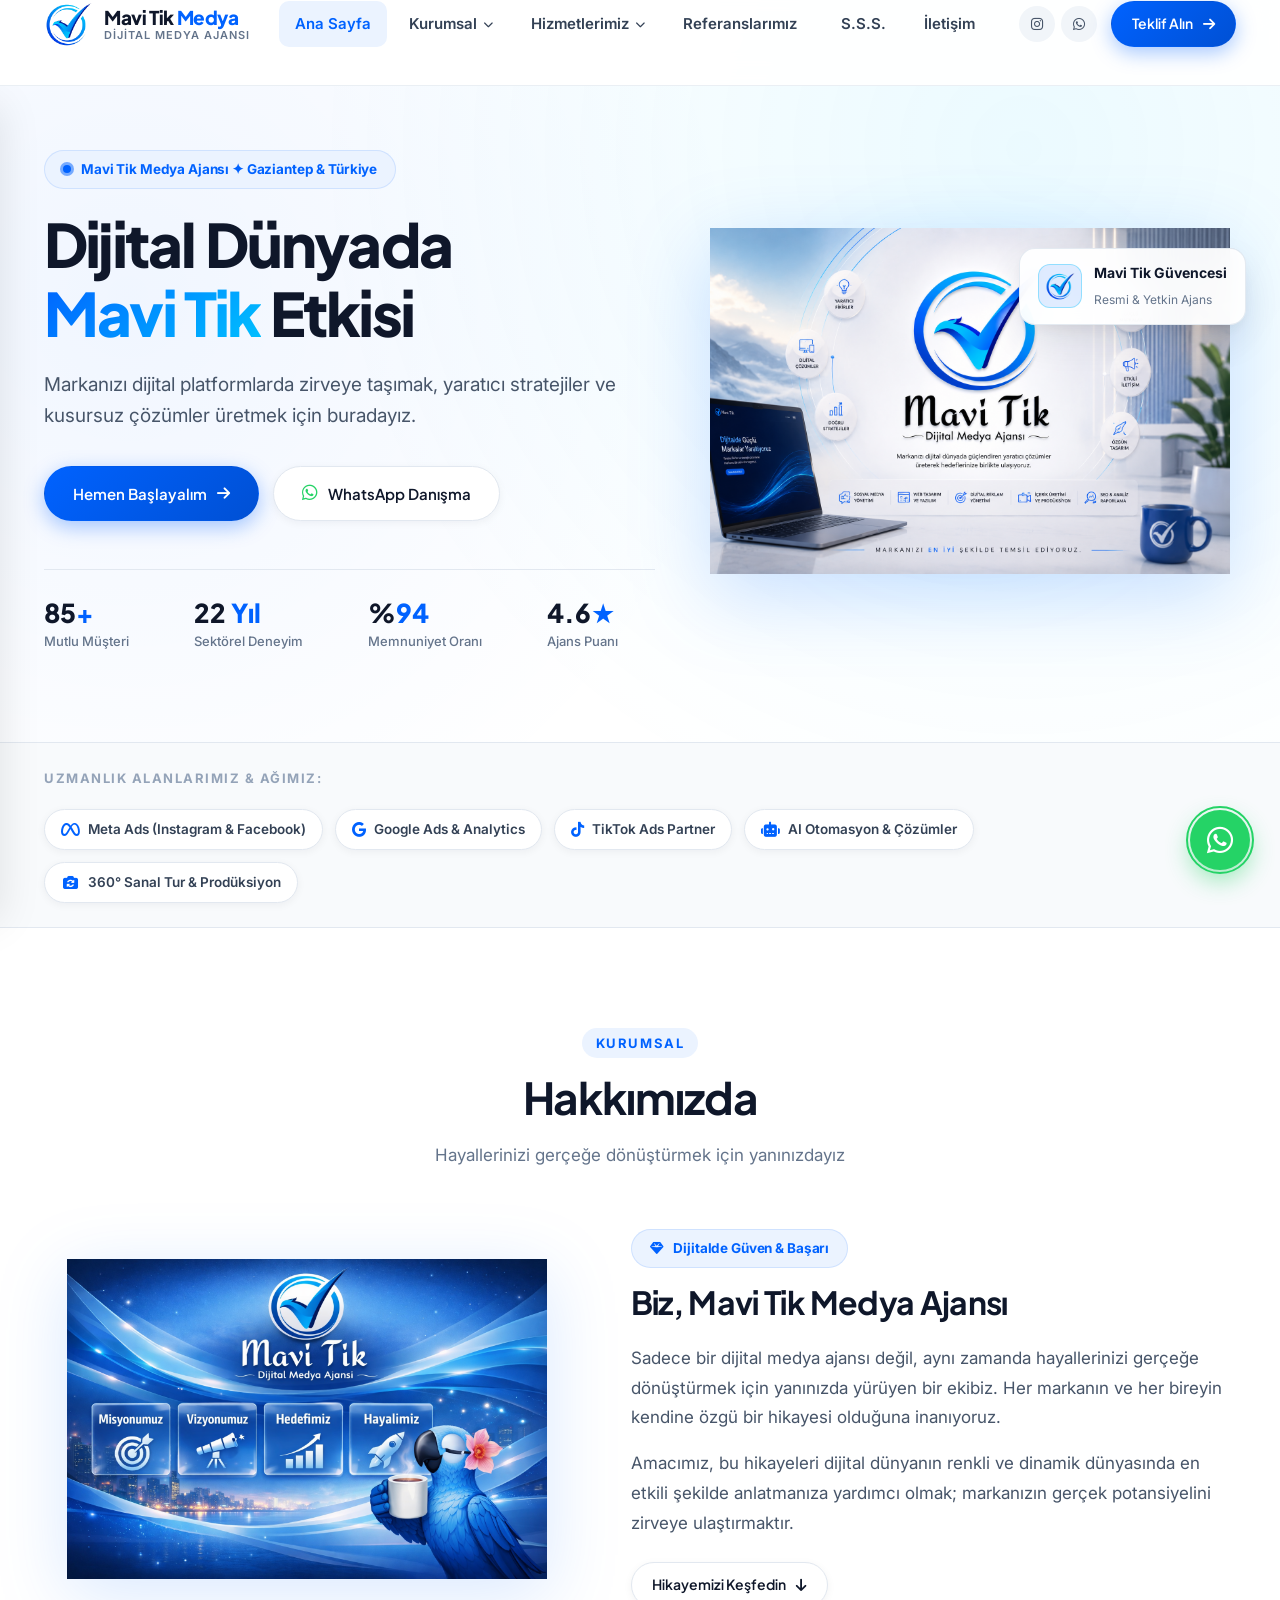
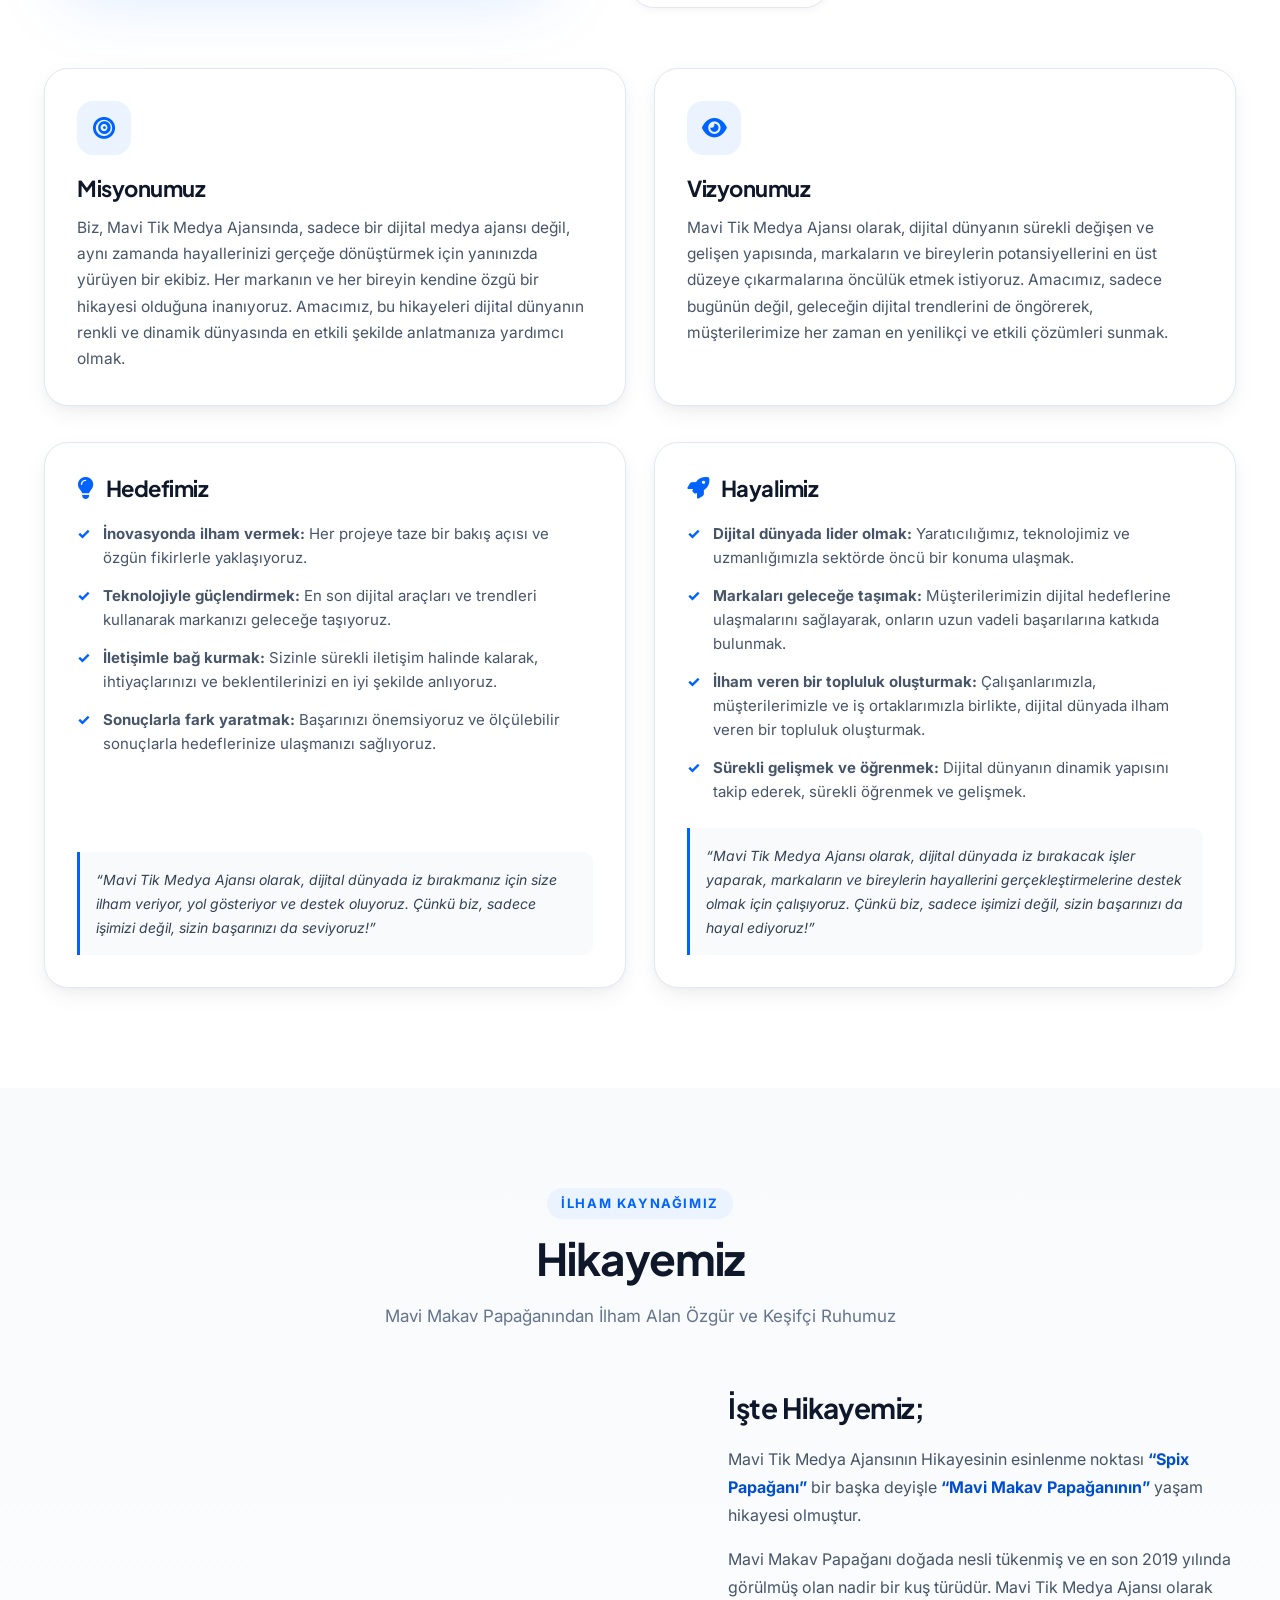
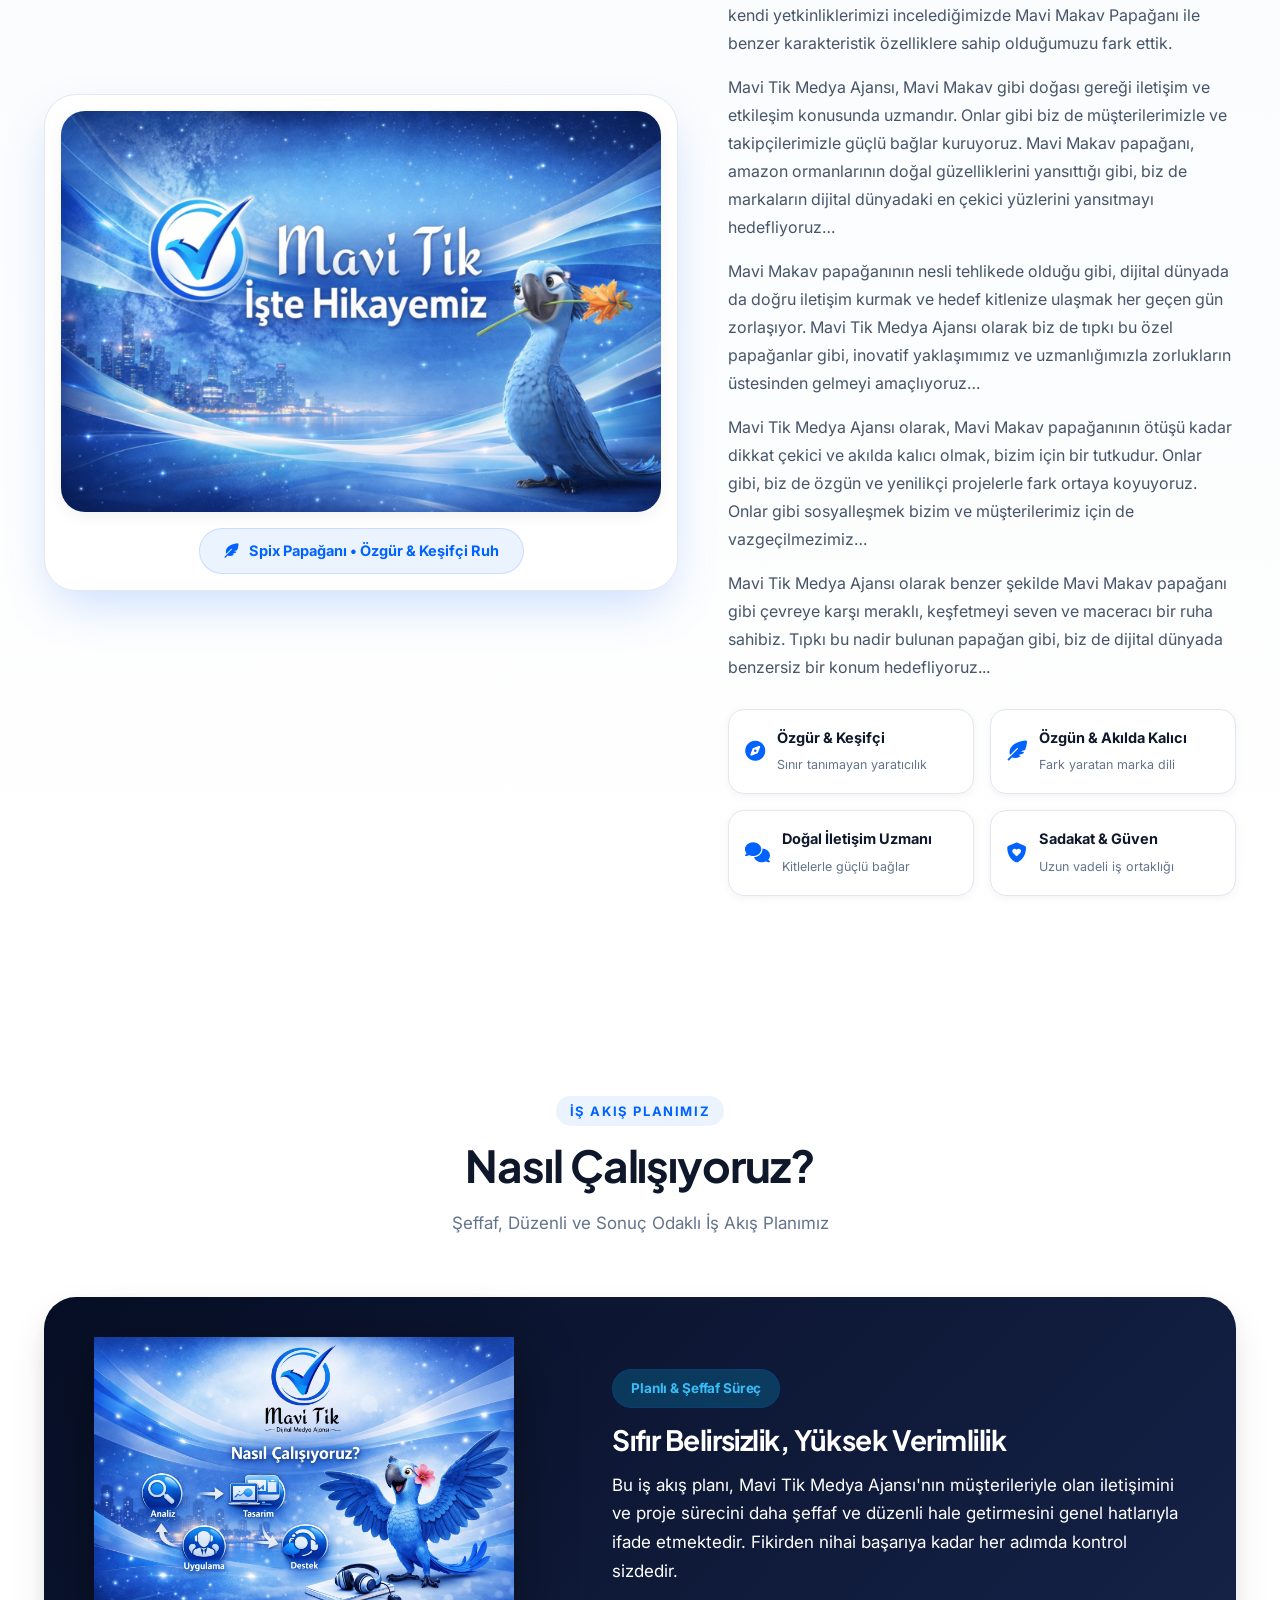
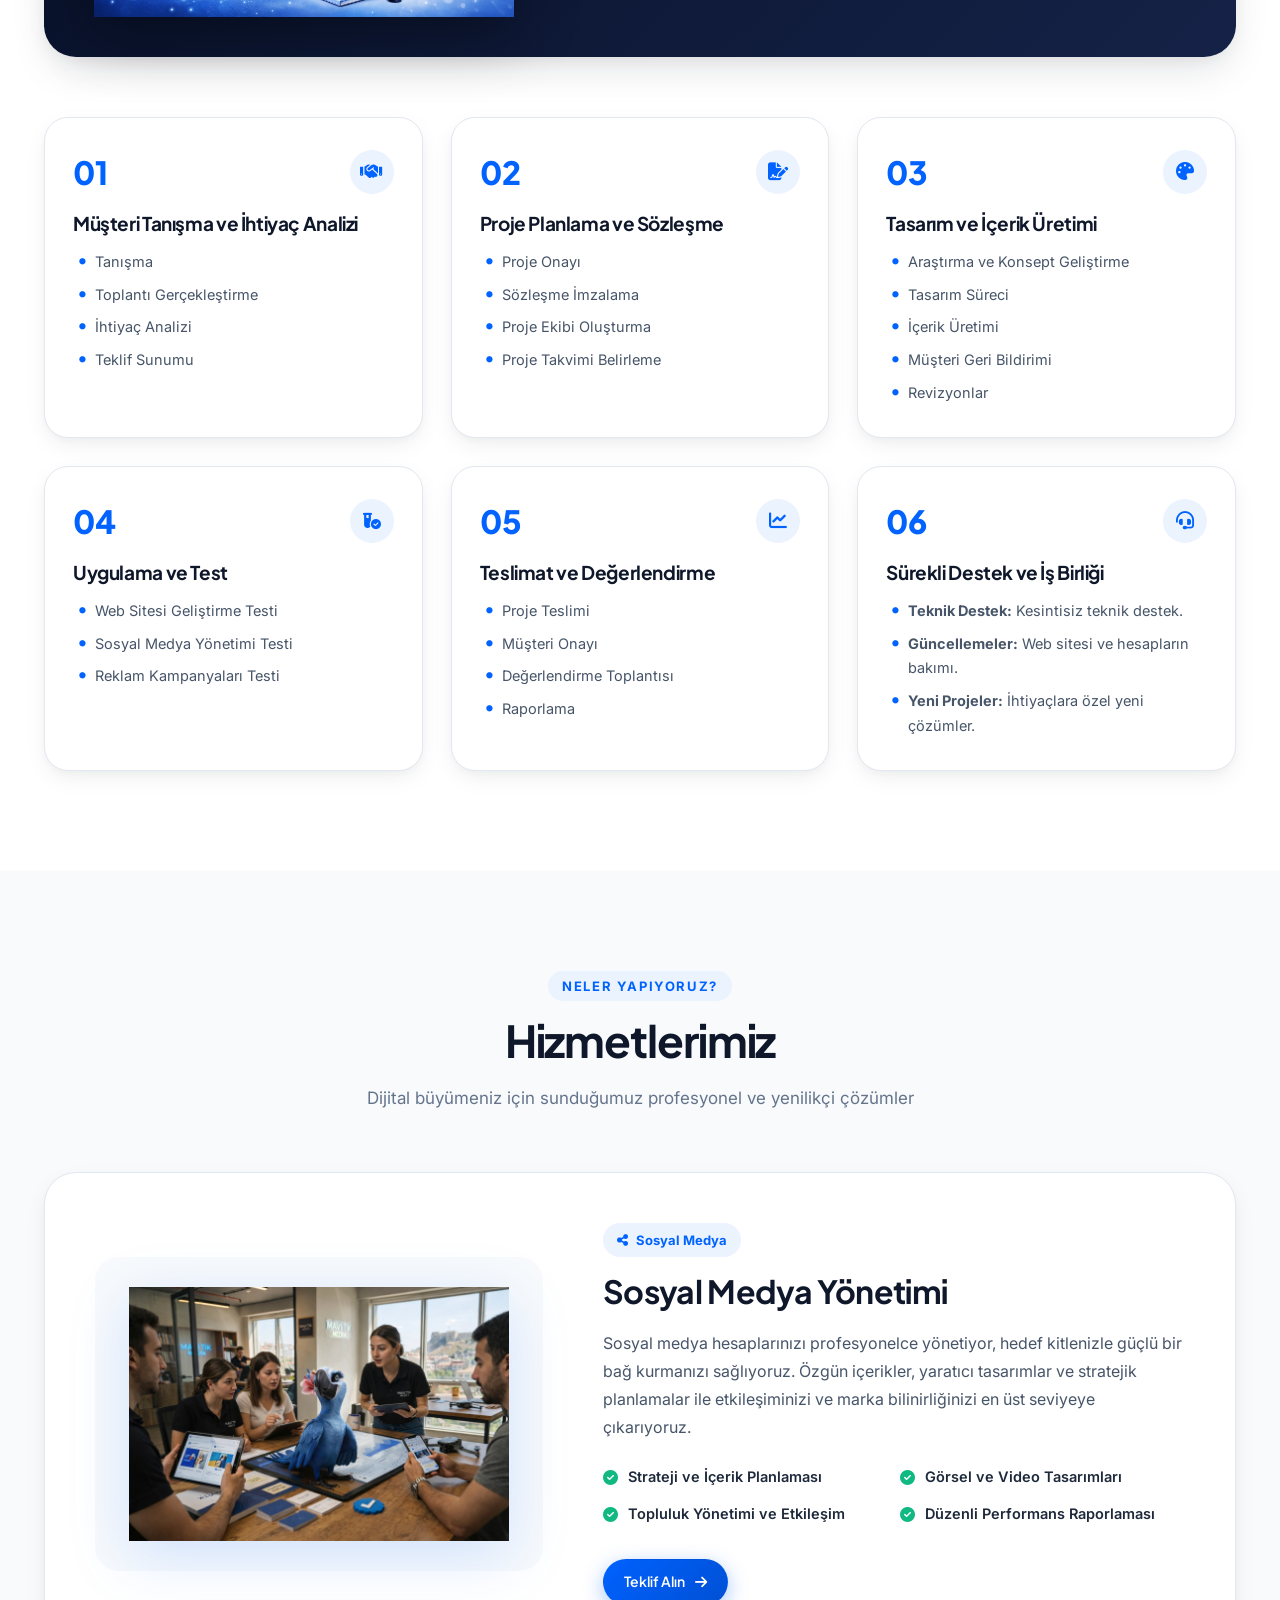
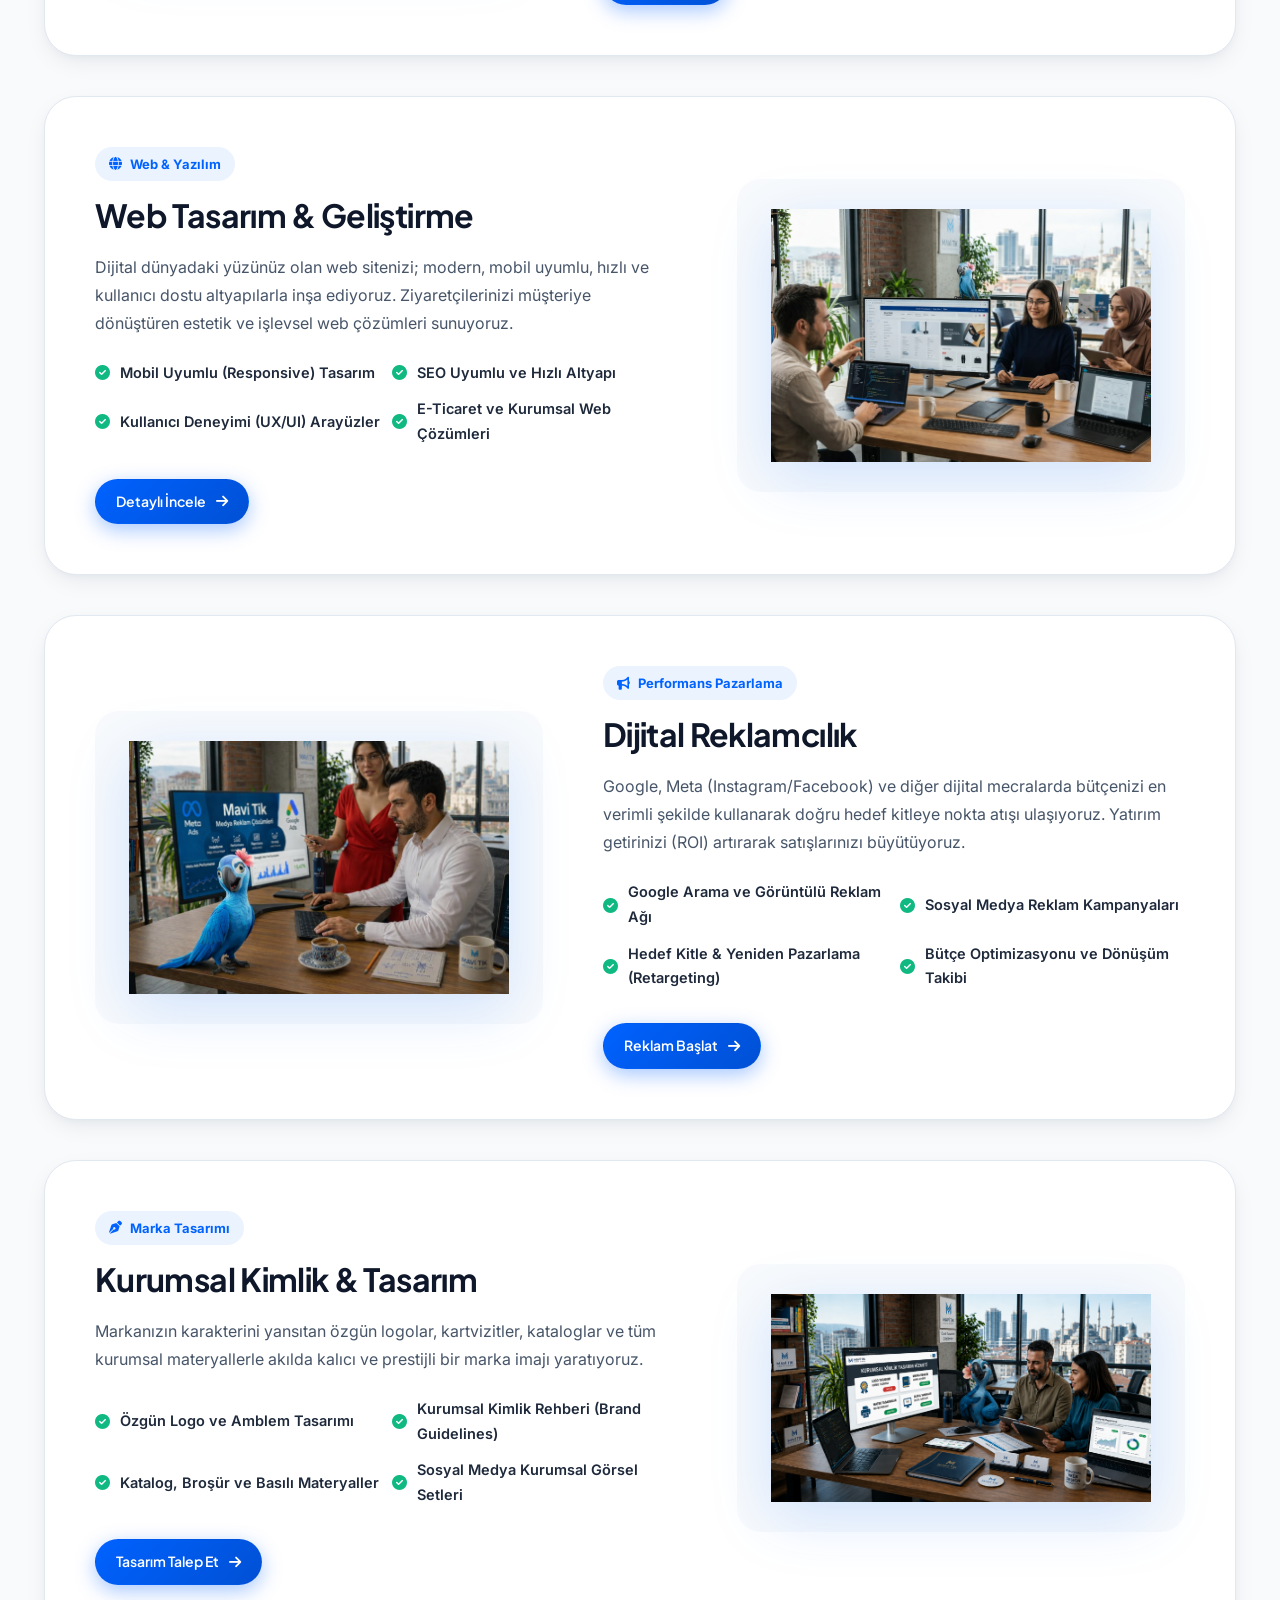
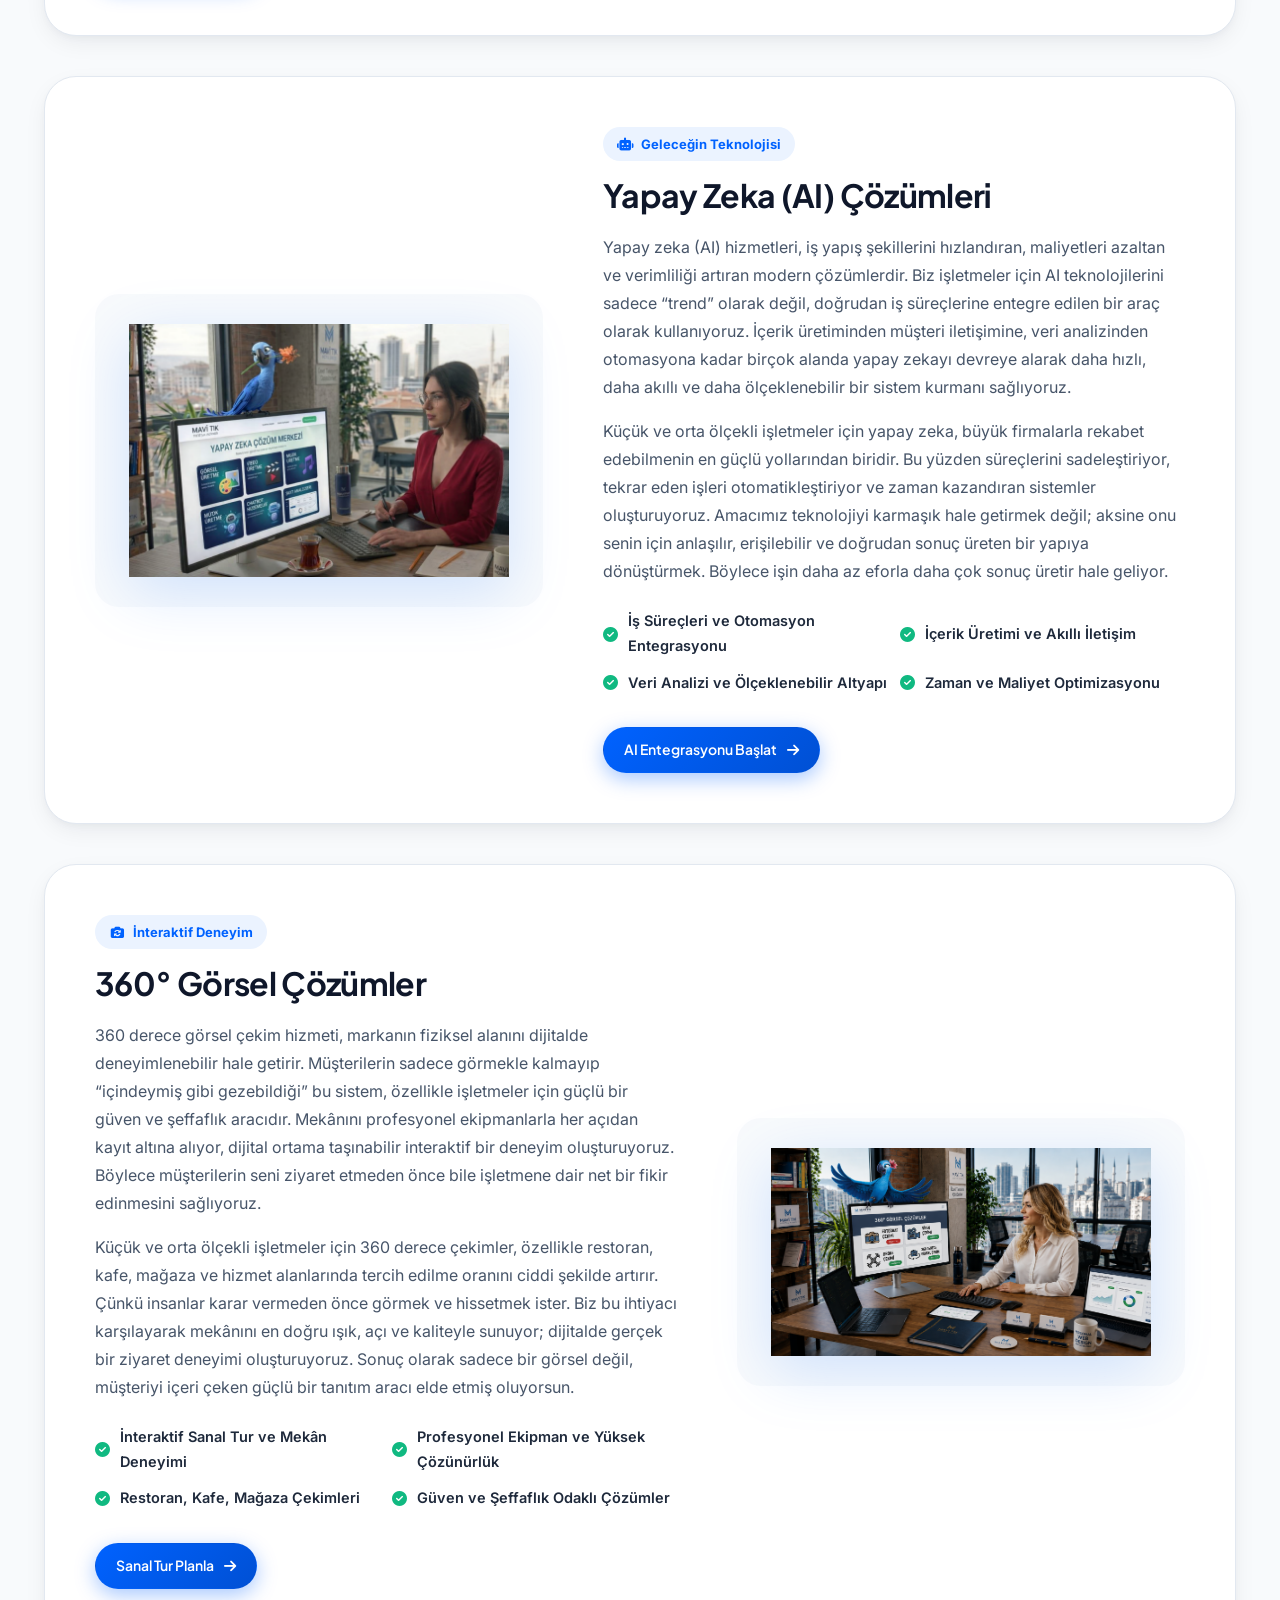
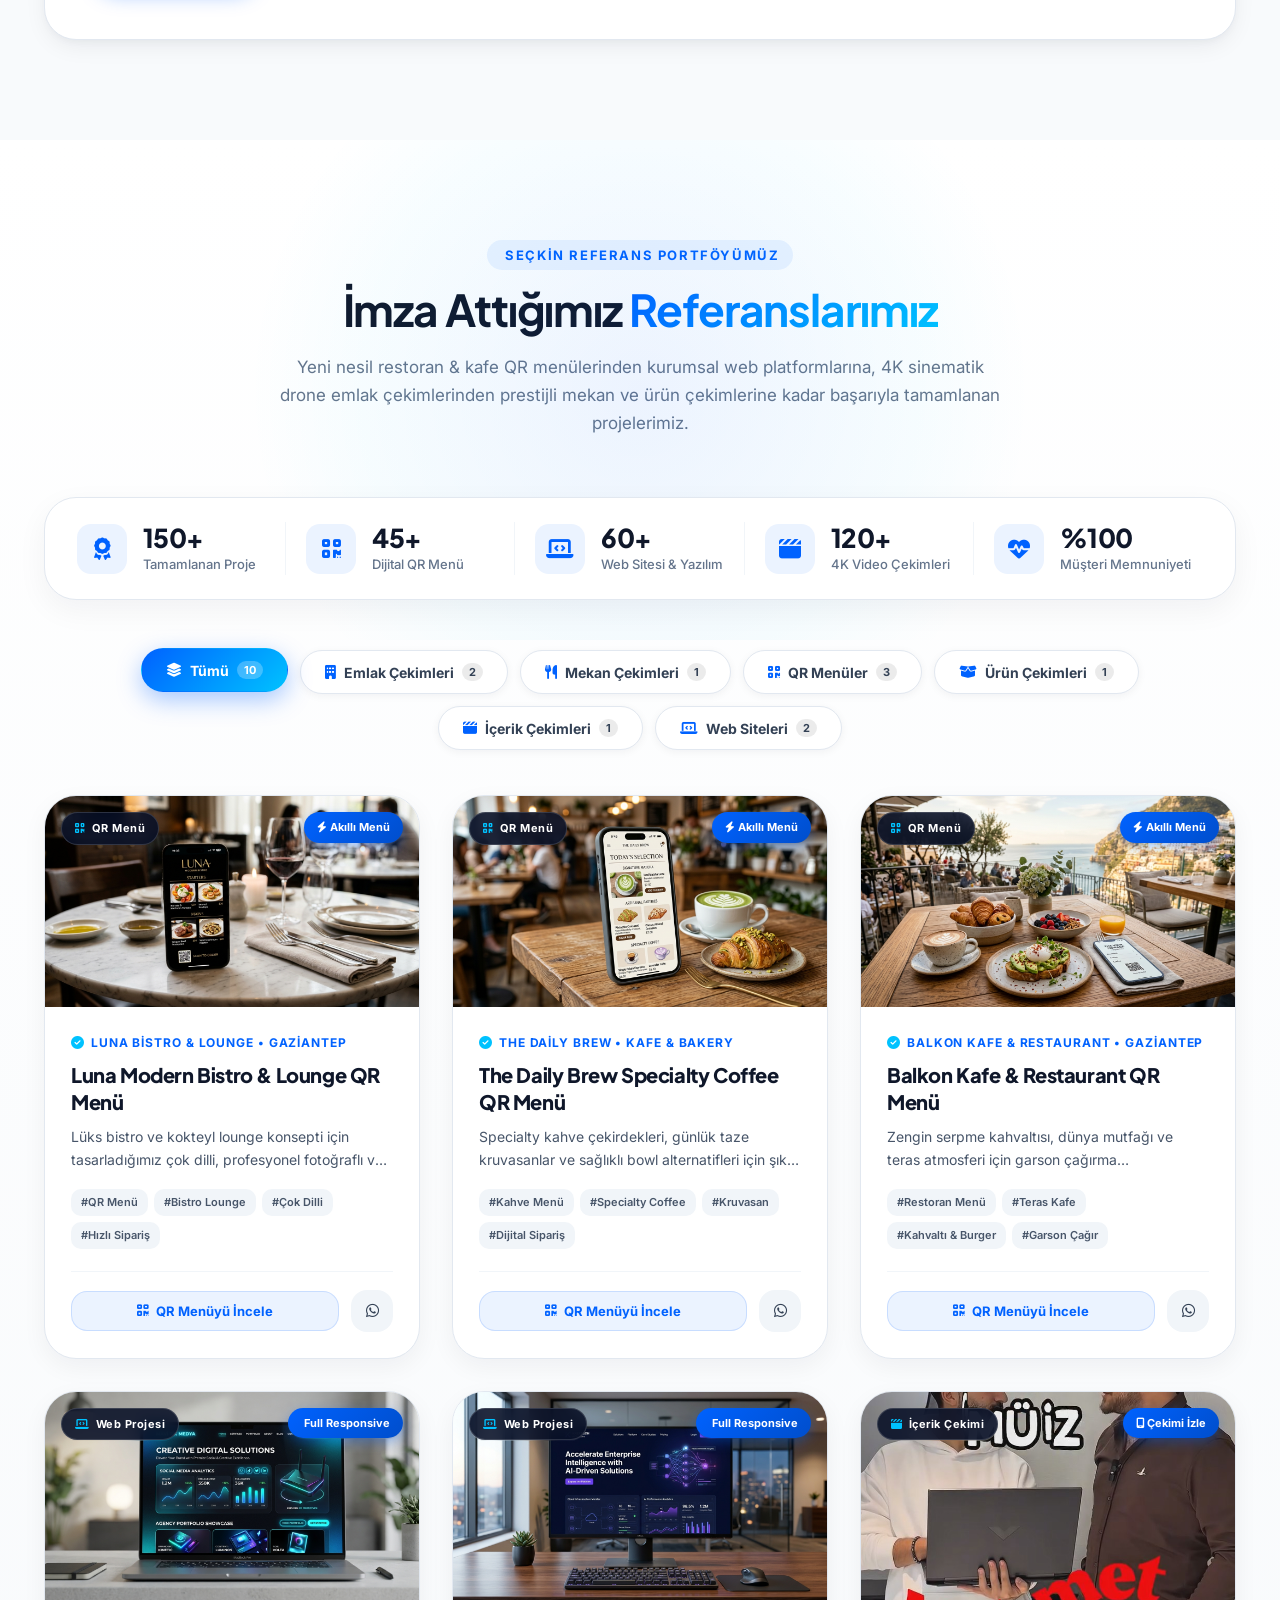
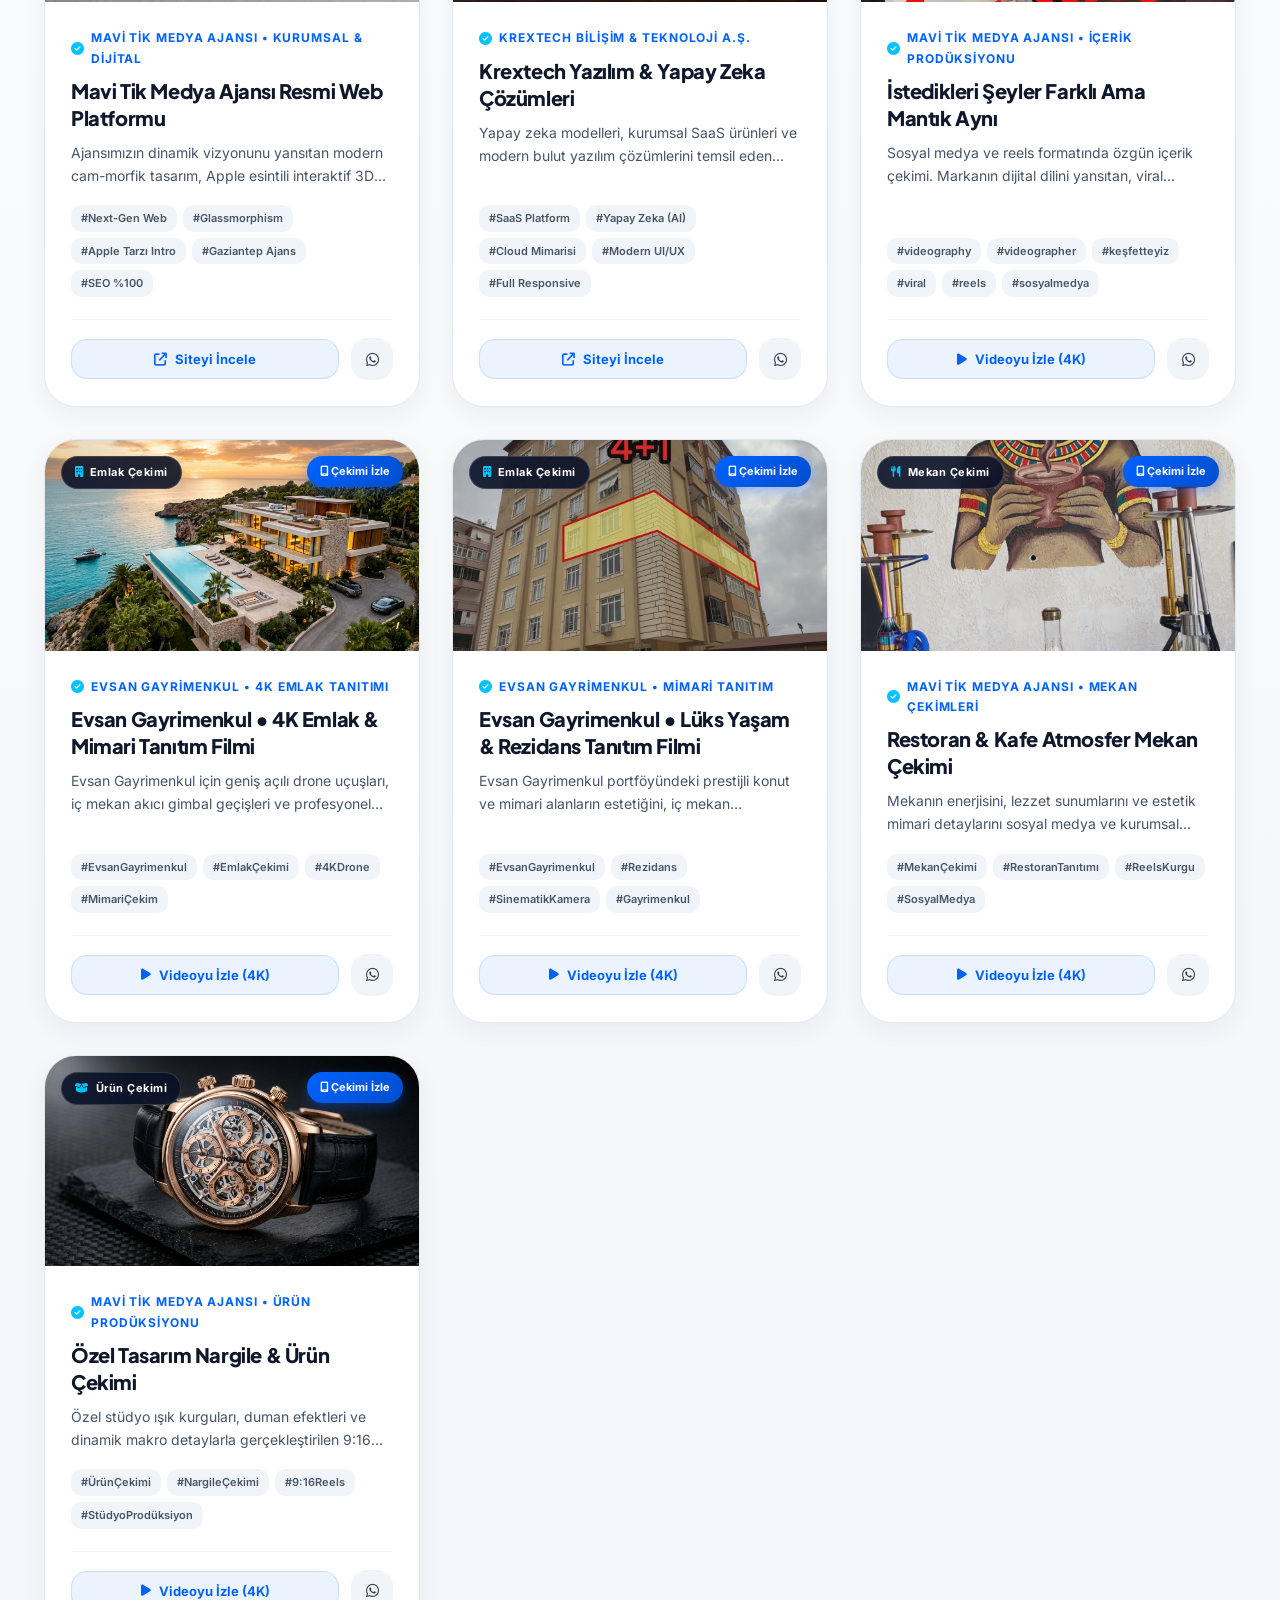
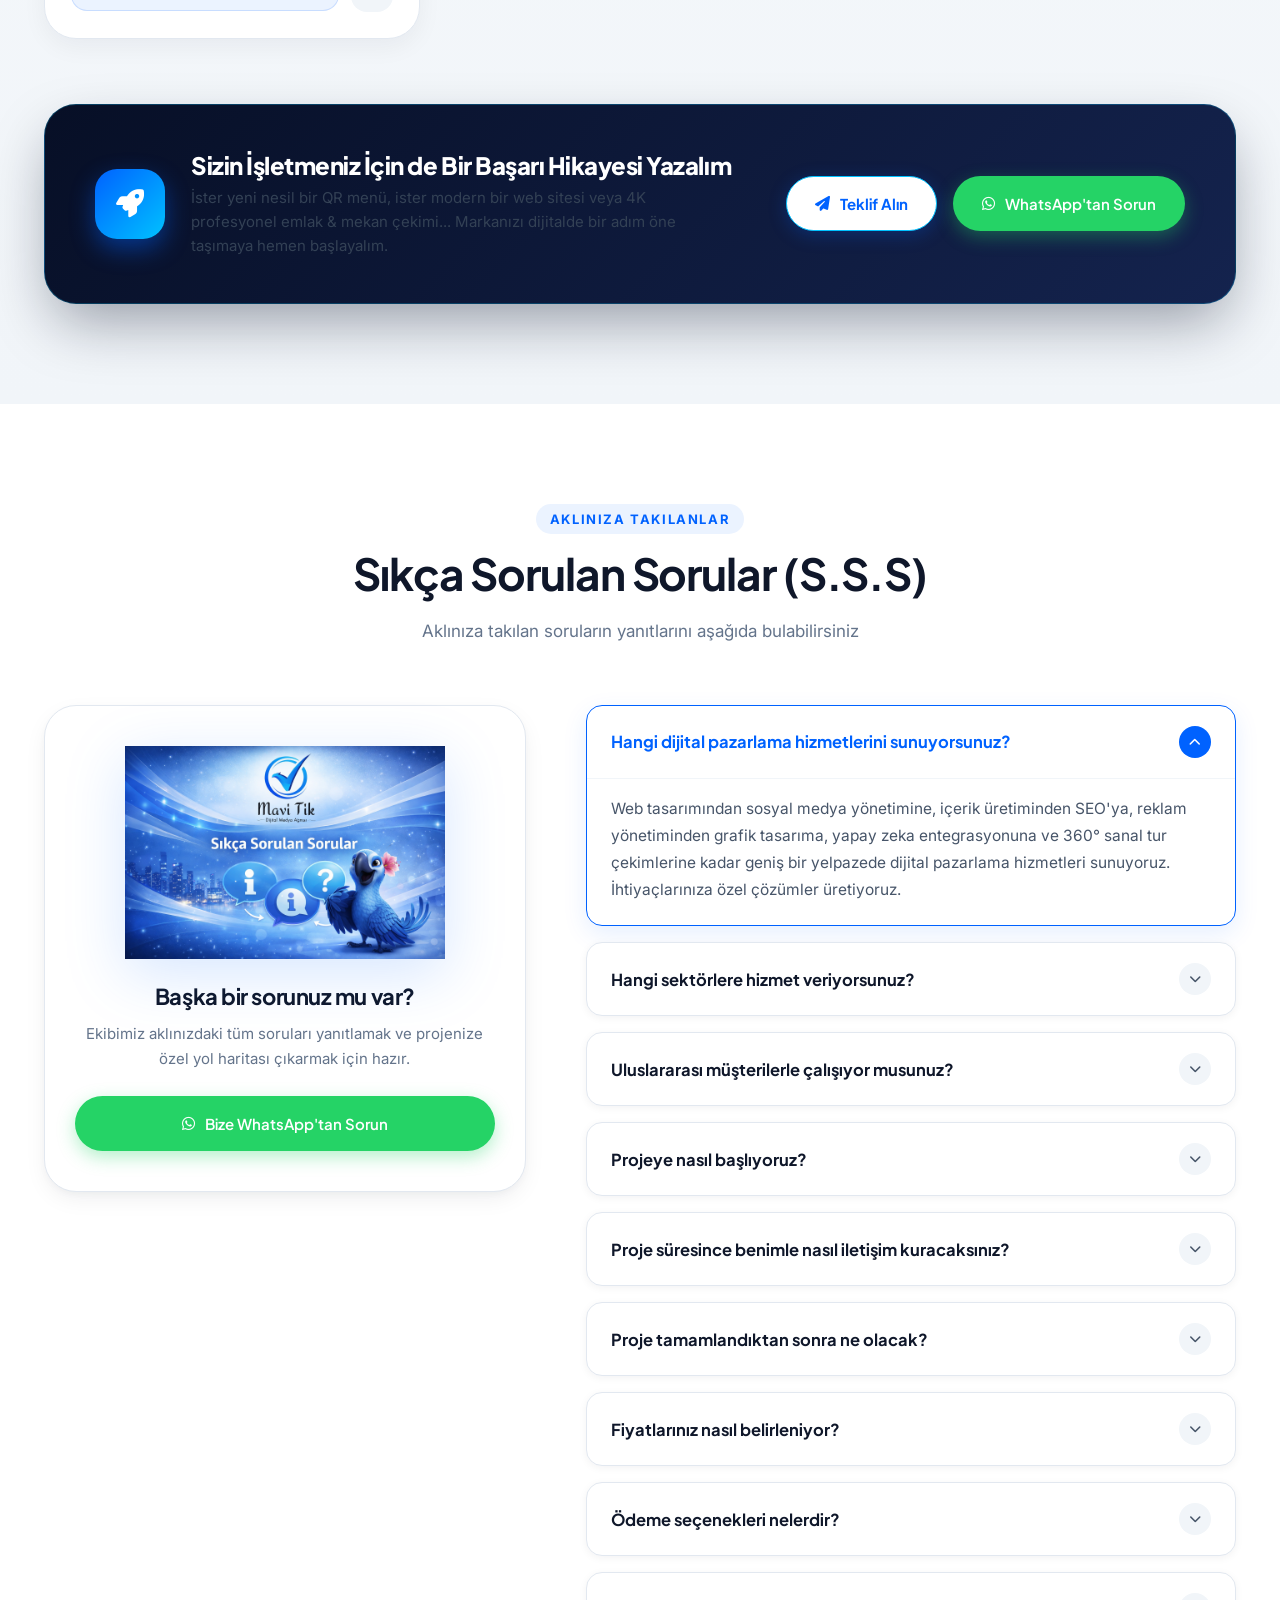
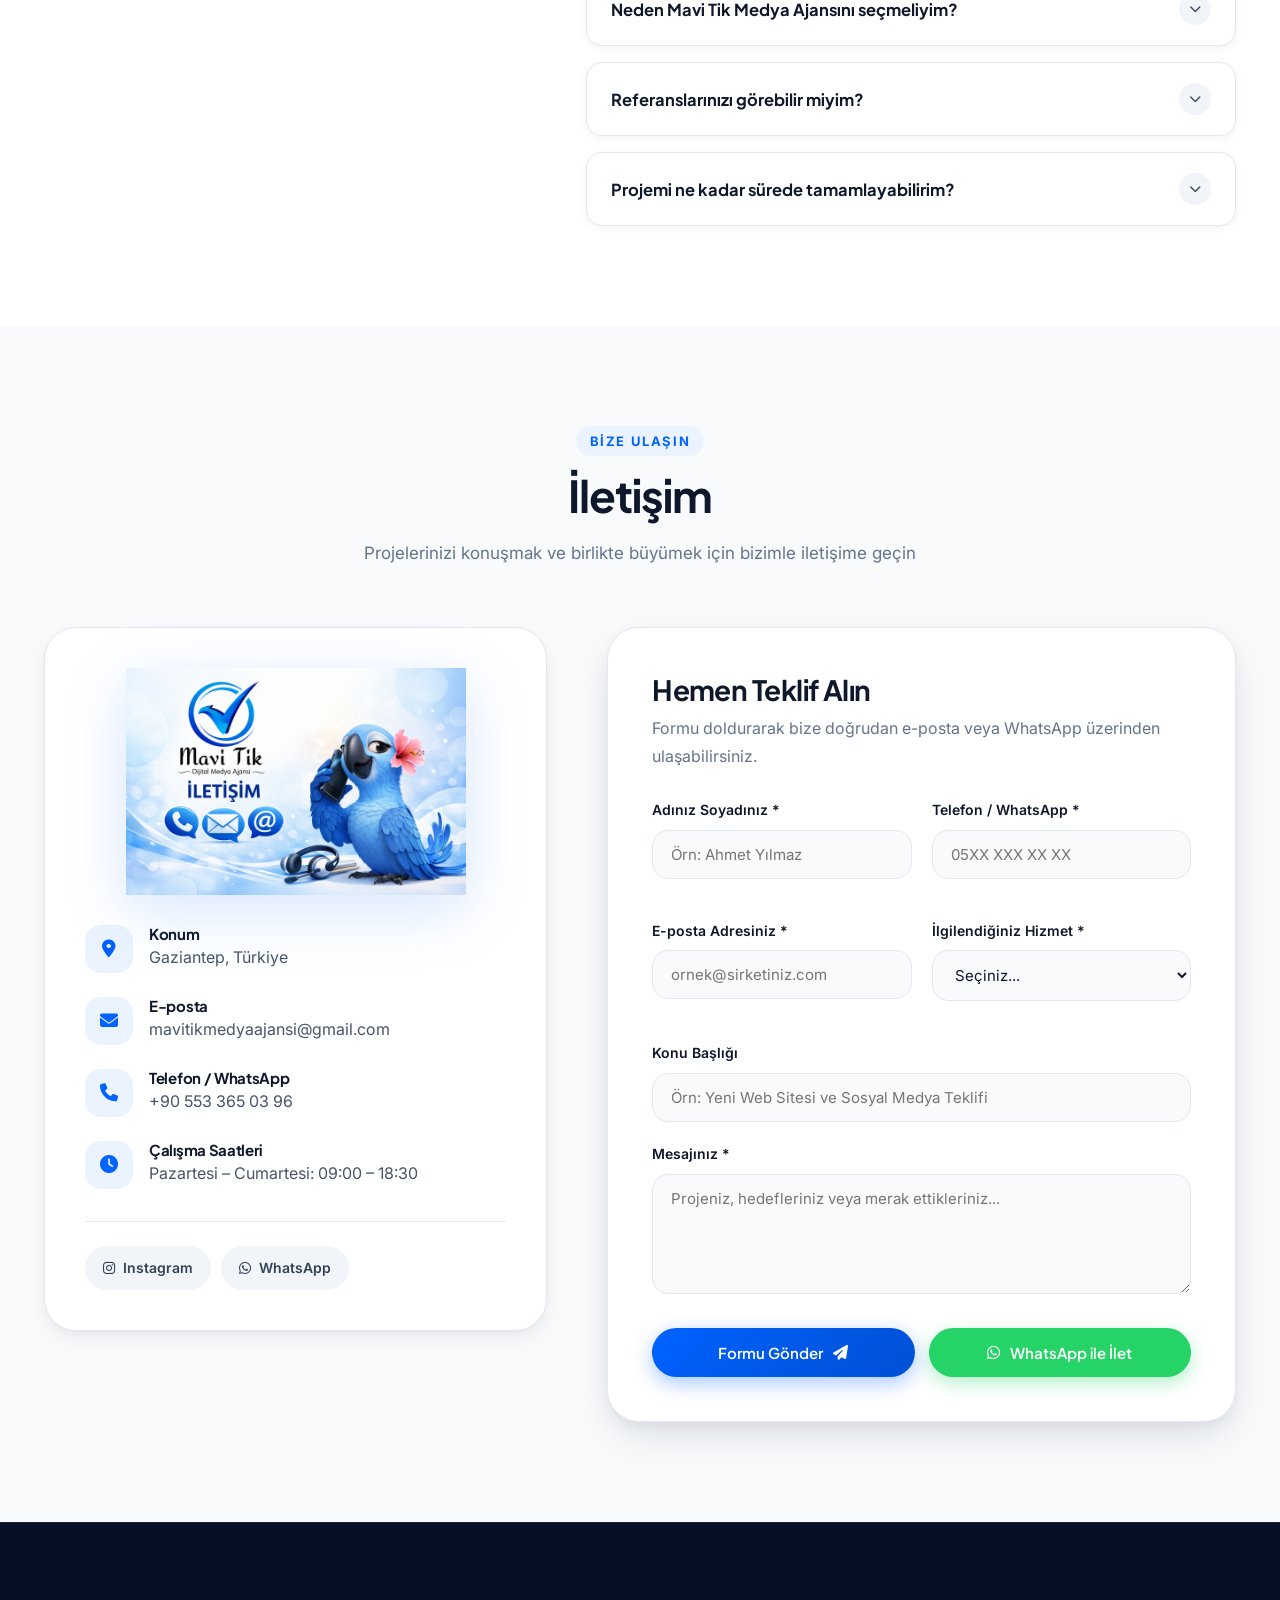
==== commit 27cded5e: "y" ====
--- a/index.html
+++ b/index.html
@@ -3839,7 +3839,20 @@
             overflow: hidden;
         }
 
-        /* 9:16 Dikey Ekran Player */
+        #refVideoModal .ref-video-box { position: relative; }
+
+        #refVideoModal .ref-video-close {
+            position: absolute;
+            top: 8px;
+            right: 8px;
+            z-index: 20;
+            width: 44px;
+            height: 44px;
+            color: #fff;
+            background: rgba(0, 0, 0, .75);
+        }
+
+        /* Video player */
         .ref-video-screen {
             position: relative;
             aspect-ratio: 9 / 16;
@@ -4039,6 +4052,18 @@
                 grid-template-columns: 1fr 1fr;
                 gap: 10px;
             }
+        }
+
+
+        @media (max-width: 820px), (max-height: 500px) {
+            #refVideoModal { padding: 8px; }
+            #refVideoModal .ref-video-box { max-height: calc(100dvh - 16px); }
+            #refVideoModal .ref-video-body-layout {
+                max-height: calc(100dvh - 16px);
+                overflow-y: auto;
+                overscroll-behavior: contain;
+            }
+            #refVideoModal .ref-video-screen { max-height: 64dvh; }
         }
 
         /* Web Preview Modal */
@@ -4330,7 +4355,6 @@
                         <a href="#referanslar" class="nav-link">Referanslarımız</a>
                     </li>
                     <li class="nav-item">
-                        <a href="referans%20videolar/referanslar.html" class="nav-link"><i class="fa-solid fa-play" style="font-size: 11px; margin-right: 4px; color: var(--primary);"></i> Çekimlerimiz</a>
                     </li>
                     <li class="nav-item">
                         <a href="#sss" class="nav-link">S.S.S.</a>
@@ -4397,7 +4421,6 @@
                 <a href="#referanslar" class="mobile-nav-link mob-link">Referanslarımız</a>
             </li>
             <li class="mobile-nav-item">
-                <a href="referans%20videolar/referanslar.html" class="mobile-nav-link mob-link"><i class="fa-solid fa-play" style="font-size: 12px; margin-right: 6px; color: var(--primary);"></i> Video Çekimlerimiz</a>
             </li>
             <li class="mobile-nav-item">
                 <a href="#sss" class="mobile-nav-link mob-link">S.S.S.</a>
@@ -5045,7 +5068,6 @@
                     </div>
                 </div>
                 <div class="ref-cta-actions">
-                    <a href="referans%20videolar/referanslar.html" class="btn btn-outline"><i class="fa-solid fa-film"></i> Tüm Çekimlerimiz</a>
                     <a href="#iletisim" class="btn btn-ref-teklif" style="background: #ffffff; color: #0062FF !important; font-weight: 700; border: 1.5px solid #00C2FF; box-shadow: 0 4px 18px rgba(0, 98, 255, 0.25);">
                         <i class="fa-solid fa-paper-plane" style="color: #0062FF;"></i> <span style="color: #0062FF;">Teklif Alın</span>
                     </a>
@@ -5395,7 +5417,6 @@
                         <li><a href="#hikayemiz"><i class="fa-solid fa-angle-right"></i> Hikayemiz</a></li>
                         <li><a href="#nasil-calisiyoruz"><i class="fa-solid fa-angle-right"></i> Nasıl Çalışıyoruz?</a></li>
                         <li><a href="#referanslar"><i class="fa-solid fa-angle-right"></i> Referanslarımız</a></li>
-                        <li><a href="referans%20videolar/referanslar.html"><i class="fa-solid fa-angle-right"></i> Video Çekimlerimiz</a></li>
                         <li><a href="#sss"><i class="fa-solid fa-angle-right"></i> Sıkça Sorulan Sorular</a></li>
                     </ul>
                 </div>
@@ -5622,12 +5643,13 @@
          ================================================================ -->
     <div id="refVideoModal" class="ref-modal-overlay" onclick="handleRefOverlayClick(event, 'refVideoModal')">
         <div class="ref-video-box">
+            <button type="button" class="modal-close-btn ref-video-close" onclick="closeRefModal('refVideoModal')" aria-label="Kapat">&times;</button>
             <div class="ref-video-body-layout">
                 <!-- Sol Kolon: 9:16 Dikey Ekran Player -->
                 <div class="ref-video-screen" id="refVideoScreen">
                     <!-- HTML5 Video Player (9:16 Dikey) -->
                     <video id="refHtml5Video" class="ref-video-element" controls playsinline preload="metadata" style="display: none;">
-                        <source id="refVideoSource" src="" type="video/mp4">
+
                         Tarayıcınız video oynatmayı desteklemiyor.
                     </video>
                     <!-- YouTube & Vimeo Embed Desteği -->
@@ -5636,15 +5658,12 @@
                     <!-- Video Hata / Desteklenmeyen Codec Bildirimi -->
                     <div id="refVideoErrorMsg" style="display: none; position: absolute; inset: 0; background: rgba(10, 15, 30, 0.92); z-index: 10; flex-direction: column; align-items: center; justify-content: center; padding: 24px; text-align: center; gap: 12px;">
                         <i class="fa-solid fa-triangle-exclamation" style="font-size: 36px; color: #F59E0B;"></i>
-                        <h5 style="color: #fff; font-size: 16px; font-weight: 700; margin: 0;">Tarayıcı Video Çözücü Uyarısı</h5>
-                        <p style="color: #94A3B8; font-size: 12.5px; line-height: 1.5; margin: 0;">Bu video yüksek sıkıştırmalı H.265 (HEVC/Apple MOV) codec ile kaydedilmiş. Tarayıcınızda açılmıyorsa doğrudan indirebilir veya Chrome/Edge üzerinde izleyebilirsiniz.</p>
+                        <h5 style="color: #fff; font-size: 16px; font-weight: 700; margin: 0;">Video yüklenemedi</h5>
+                        <p style="color: #94A3B8; font-size: 12.5px; line-height: 1.5; margin: 0;">Videoyu indirerek cihazınızda açabilirsiniz.</p>
                         <div style="display: flex; gap: 8px; margin-top: 6px; flex-wrap: wrap; justify-content: center;">
                             <a id="refVideoDirectDownload" href="" download class="btn btn-primary btn-sm" style="font-size: 12px; padding: 6px 14px;">
                                 <i class="fa-solid fa-download"></i> Videoyu İndir
                             </a>
-                            <button type="button" class="btn btn-outline btn-sm" onclick="playRefVideoDemo()" style="font-size: 12px; padding: 6px 14px; color: #fff; border-color: rgba(255,255,255,0.3);">
-                                <i class="fa-solid fa-play"></i> 4K Demo Oynat
-                            </button>
                         </div>
                     </div>
 
@@ -5670,7 +5689,6 @@
                                 <span class="ref-badge-category" id="videoModalBadge"><i class="fa-solid fa-clapperboard"></i> Emlak Çekimi</span>
                                 <span class="ref-badge-916"><i class="fa-solid fa-mobile-screen"></i> 9:16 Dikey Format</span>
                             </div>
-                            <button type="button" class="modal-close-btn" style="position: static; background: rgba(255,255,255,0.12); color: #fff; width: 32px; height: 32px;" onclick="closeRefModal('refVideoModal')" aria-label="Kapat">&times;</button>
                         </div>
 
                         <h4 id="videoModalTitle" class="ref-video-panel-title">Video Başlığı</h4>
@@ -5772,6 +5790,7 @@
 
 
 
+    <script src="assets/js/references.js"></script>
     <script>
         // 1. Navbar Scroll Effect & Active Highlight
         const navbar = document.getElementById('navbar');
@@ -6178,175 +6197,6 @@
         // REFERANSLARIMIZ (PORTFOLIO, QR MENÜ & 4K VİDEO MODAL LOGIC + ADMIN)
         // ================================================================
         
-        const DEFAULT_REFERENCES = {
-            "luna-bistro": {
-                title: "Luna Modern Bistro & Lounge QR Menü",
-                client: "Luna Bistro & Lounge • Gaziantep",
-                type: "menu",
-                category: "menu",
-                qrUrl: "https://mavitikmedya.com/",
-                simMenuTitle: "Luna Modern Bistro",
-                simMenuSub: "Şefin Özel Seçimleri & Kokteyller • ⭐ 4.9",
-                desc: "Lüks bistro ve kokteyl lounge konsepti için tasarladığımız çok dilli, profesyonel fotoğraflı ve alerjen filtreli yeni nesil temassız QR menü sistemi.",
-                poster: "assets/images/referanslar/ref-menu-1.jpg",
-                tags: ["QR Menü", "Bistro Lounge", "Çok Dilli", "Hızlı Sipariş"],
-                items: [
-                    { title: "Trüflü Dana Bonfile", price: "₺680", sub: "Patates püresi, ızgara kuşkonmaz ve trüf sosu", img: "assets/images/referanslar/ref-menu-1.jpg" },
-                    { title: "Burrata & Organik Domates", price: "₺420", sub: "Fesleğen pesto sos ve balzamik glaze ile", img: "assets/images/referanslar/ref-menu-1.jpg" },
-                    { title: "Yaban Mantarlı Risotto", price: "₺460", sub: "Parmesan çıtırı ve adaçayı aroması ile", img: "assets/images/referanslar/ref-menu-1.jpg" },
-                    { title: "İmza Botanik Kokteyl", price: "₺380", sub: "Taze narenciye, biberiye ve aromatik botanik", img: "assets/images/referanslar/ref-mekan-1.jpg" }
-                ]
-            },
-            "daily-brew": {
-                title: "The Daily Brew Specialty Coffee QR Menü",
-                client: "The Daily Brew • Kafe & Bakery",
-                type: "menu",
-                category: "menu",
-                qrUrl: "https://mavitikmedya.com/",
-                simMenuTitle: "The Daily Brew",
-                simMenuSub: "Nitelikli 3. Dalga Kahve & Taze Fırın • ⭐ 4.8",
-                desc: "Specialty kahve çekirdekleri, günlük taze kruvasanlar ve sağlıklı bowl alternatifleri için şık, dinamik kategorili ve masaya sipariş özellikli QR menü.",
-                poster: "assets/images/referanslar/ref-menu-2.jpg",
-                tags: ["Kahve Menü", "Specialty Coffee", "Kruvasan", "Dijital Sipariş"],
-                items: [
-                    { title: "Fıstıklı Artisan Kruvasan", price: "₺180", sub: "Gaziantep boz fıstık kreması dolgulu", img: "assets/images/referanslar/ref-menu-2.jpg" },
-                    { title: "Iced Ceremonial Matcha Latte", price: "₺160", sub: "Japon Uji seremoniyel matcha ve yulaf sütü", img: "assets/images/referanslar/ref-menu-2.jpg" },
-                    { title: "Single Origin Geisha Espresso", price: "₺140", sub: "Etiyopya Yirgacheffe, yasemin ve şeftali notaları", img: "assets/images/referanslar/ref-menu-2.jpg" },
-                    { title: "San Sebastian Cheesecake", price: "₺210", sub: "Sıcak Belçika çikolatası sosu ile servis", img: "assets/images/referanslar/ref-menu-2.jpg" }
-                ]
-            },
-            "balkon-kafe": {
-                title: "Balkon Kafe & Restaurant QR Menü",
-                client: "Balkon Kafe & Restaurant • Gaziantep",
-                type: "menu",
-                category: "menu",
-                qrUrl: "https://mavitikmedya.com/",
-                simMenuTitle: "Balkon Kafe & Restaurant",
-                simMenuSub: "Panoramik Teras & Zengin Lezzetler • ⭐ 4.8",
-                desc: "Zengin serpme kahvaltısı, dünya mutfağı ve teras atmosferi için garson çağırma entegrasyonlu, anlık fiyat güncellenebilir akıllı QR menü.",
-                poster: "assets/images/referanslar/ref-menu-3.jpg",
-                tags: ["Restoran Menü", "Teras Kafe", "Kahvaltı & Burger", "Garson Çağır"],
-                items: [
-                    { title: "Balkon Özel Serpme Kahvaltı", price: "₺450", sub: "Yöresel peynirler, sıcak pişiler, organik reçeller ve sınırsız çay", img: "assets/images/referanslar/ref-menu-3.jpg" },
-                    { title: "Karamelize Soğanlı Balkon Burger", price: "₺320", sub: "200gr dinlendirilmiş dana köfte, cheddar peyniri ve trüflü patates", img: "assets/images/referanslar/ref-menu-3.jpg" },
-                    { title: "Taze İtalyan Fettuccine Alfredo", price: "₺290", sub: "Tavuk dilimleri, taze kültür mantarı, krema ve parmesan", img: "assets/images/referanslar/ref-menu-3.jpg" },
-                    { title: "San Sebastian Cheesecake", price: "₺180", sub: "Belçika çikolatası eritmesi eşliğinde sıcak servis", img: "assets/images/referanslar/ref-menu-3.jpg" }
-                ]
-            },
-            "mavitik-web": {
-                title: "Mavi Tik Medya Ajansı Resmi Web Platformu",
-                client: "Mavi Tik Medya Ajansı • Kurumsal & Dijital",
-                type: "web",
-                category: "web",
-                webUrl: "https://mavitikmedya.com/",
-                poster: "assets/images/referanslar/ref-web-3.jpg",
-                img: "assets/images/referanslar/ref-web-3.jpg",
-                desc: "Ajansımızın dinamik vizyonunu yansıtan modern cam-morfik tasarım, Apple esintili interaktif 3D lazer intro animasyonu, yüksek hızlı bulut CDN ve tam SEO uyumlu kurumsal web altyapısı.",
-                tags: ["Next-Gen Web", "Glassmorphism", "Apple Tarzı Intro", "Gaziantep Ajans", "SEO %100"]
-            },
-            "krextech": {
-                title: "Krextech Yazılım & Yapay Zeka Çözümleri",
-                client: "Krextech Bilişim & Teknoloji A.Ş.",
-                type: "web",
-                category: "web",
-                webUrl: "https://krextech.com/",
-                poster: "assets/images/referanslar/ref-web-4.jpg",
-                img: "assets/images/referanslar/ref-web-4.jpg",
-                desc: "Yapay zeka modelleri, kurumsal SaaS ürünleri ve modern bulut yazılım çözümlerini temsil eden yüksek performanslı, veri görselleştirmeli kurumsal teknoloji web sitesi.",
-                tags: ["SaaS Platform", "Yapay Zeka (AI)", "Cloud Mimarisi", "Modern UI/UX", "Full Responsive"]
-            },
-            "icerik-cekimi-1": {
-                title: "İstedikleri Şeyler Farklı Ama Mantık Aynı",
-                client: "Mavi Tik Medya Ajansı • İçerik Prodüksiyonu",
-                badge: "İçerik Çekimi • 9:16 Reels",
-                type: "video",
-                category: "icerik",
-                poster: "assets/images/referanslar/ref-icerik-1.jpg",
-                videoSrc: "videolar/icerik-cekimi-1.mp4",
-                desc: "Sosyal medya ve reels formatında özgün içerik çekimi. Markanın dijital dilini yansıtan, viral potansiyelli 9:16 dikey video prodüksiyonu.",
-                tags: ["videography", "videographer", "keşfetteyiz", "viral", "reels", "sosyalmedya"],
-                droneLabel: "İçerik & Prodüksiyon",
-                specs: {
-                    drone: "Stüdyo & El Tipi Gimbal",
-                    camera: "4K Dikey Video Sensörü",
-                    resolution: "9:16 Dikey 4K Reels",
-                    post: "Reels Kurgusu & Ses Tasarımı"
-                }
-            },
-            "emlak-cekimi-1": {
-                title: "Evsan Gayrimenkul • 4K Emlak & Mimari Tanıtım Filmi",
-                client: "Evsan Gayrimenkul • 4K Emlak Tanıtımı",
-                badge: "Emlak Çekimi • 4K Drone",
-                type: "video",
-                category: "emlak",
-                poster: "assets/images/referanslar/ref-emlak-1.jpg",
-                videoSrc: "videolar/emlak-cekimi.mp4",
-                desc: "Evsan Gayrimenkul için geniş açılı drone uçuşları, iç mekan akıcı gimbal geçişleri ve profesyonel mimari renk kurgusuyla hazırlanan 4K emlak tanıtım filmi.",
-                tags: ["EvsanGayrimenkul", "EmlakÇekimi", "4KDrone", "MimariÇekim"],
-                droneLabel: "Drone & Gimbal",
-                specs: {
-                    drone: "4K FPV & Sinematik Drone",
-                    camera: "Sony Cinema Line + Geniş Açı",
-                    resolution: "4K UHD 60FPS",
-                    post: "Renk Kurgusu & Ses Tasarımı"
-                }
-            },
-            "emlak-cekimi-2": {
-                title: "Evsan Gayrimenkul • Lüks Yaşam & Rezidans Tanıtım Filmi",
-                client: "Evsan Gayrimenkul • Mimari Tanıtım",
-                badge: "Emlak Çekimi • 4K UHD",
-                type: "video",
-                category: "emlak",
-                poster: "assets/images/referanslar/ref-emlak-2.jpg",
-                videoSrc: "videolar/emlak-cekimi-2.mp4",
-                desc: "Evsan Gayrimenkul portföyündeki prestijli konut ve mimari alanların estetiğini, iç mekan aydınlatmasını ve yaşam standardını ortaya koyan 4K sinematik prodüksiyon.",
-                tags: ["EvsanGayrimenkul", "Rezidans", "SinematikKamera", "Gayrimenkul"],
-                droneLabel: "Gimbal & Çekim",
-                specs: {
-                    drone: "Akıcı Gimbal Stabilizasyonu",
-                    camera: "Ultra HD Cinema Sensör",
-                    resolution: "4K UHD 60FPS",
-                    post: "Mimari Renk Düzenleme"
-                }
-            },
-            "mekan-cekimi-1": {
-                title: "Restoran & Kafe Atmosfer Mekan Çekimi",
-                client: "Mavi Tik Medya Ajansı • Mekan Çekimleri",
-                badge: "Mekan Çekimi • 4K 60FPS",
-                type: "video",
-                category: "mekan",
-                poster: "assets/images/referanslar/ref-mekan-1.jpg",
-                videoSrc: "videolar/WhatsApp-Video-2026-10-31-at-18.51.30.mp4",
-                desc: "Mekanın enerjisini, lezzet sunumlarını ve estetik mimari detaylarını sosyal medya ve kurumsal tanıtım için öne çıkaran 4K dinamik video prodüksiyonu.",
-                tags: ["MekanÇekimi", "RestoranTanıtımı", "ReelsKurgu", "SosyalMedya"],
-                droneLabel: "Dinamik Çekim",
-                specs: {
-                    drone: "El Tipi Gimbal & Slider",
-                    camera: "Sony Alpha Serisi 4K",
-                    resolution: "4K 60FPS Dikey/Yatay",
-                    post: "Instagram Reels & Tanıtım Kurgusu"
-                }
-            },
-            "urun-cekimi-1": {
-                title: "Özel Tasarım Nargile & Ürün Çekimi",
-                client: "Mavi Tik Medya Ajansı • Ürün Prodüksiyonu",
-                badge: "Ürün Çekimi • 9:16 Dikey",
-                type: "video",
-                category: "urun",
-                poster: "assets/images/referanslar/ref-urun-fixed.jpg",
-                videoSrc: "videolar/urun-cekimi.MOV",
-                desc: "Özel stüdyo ışık kurguları, duman efektleri ve dinamik makro detaylarla gerçekleştirilen 9:16 dikey profesyonel nargile ve ürün tanıtım prodüksiyonu.",
-                tags: ["ÜrünÇekimi", "NargileÇekimi", "9:16Reels", "StüdyoProdüksiyon"],
-                droneLabel: "Stüdyo & Işık",
-                specs: {
-                    drone: "Özel Stüdyo Işık & Duman",
-                    camera: "Makro Lens & 4K Sensör",
-                    resolution: "9:16 Dikey 4K Makro Video",
-                    post: "Ticari Reklam & Renk Kurgusu"
-                }
-            }
-        };
-
         // LocalStorage entegrasyonu
         let MAVI_TIK_REFERENCES = {};
         try {
@@ -6355,7 +6205,7 @@
                 MAVI_TIK_REFERENCES = JSON.parse(saved);
 
                 // İçerik çekimlerine son eklenen videoyu ve 16:9 estetik kapak görsellerini senkronize et
-                if (!MAVI_TIK_REFERENCES["icerik-cekimi-1"] || !MAVI_TIK_REFERENCES["icerik-cekimi-1"].videoSrc || MAVI_TIK_REFERENCES["icerik-cekimi-1"].videoSrc.includes("#") || MAVI_TIK_REFERENCES["icerik-cekimi-1"].poster.includes("ref-urun-1.jpg")) {
+                if (!MAVI_TIK_REFERENCES["icerik-cekimi-1"] || !MAVI_TIK_REFERENCES["icerik-cekimi-1"].videoSrc || MAVI_TIK_REFERENCES["icerik-cekimi-1"].videoSrc.includes("#") || MAVI_TIK_REFERENCES["icerik-cekimi-1"].poster?.includes("ref-urun-1.jpg")) {
                     MAVI_TIK_REFERENCES["icerik-cekimi-1"] = JSON.parse(JSON.stringify(DEFAULT_REFERENCES["icerik-cekimi-1"]));
                     try { localStorage.setItem("mavitik_custom_refs", JSON.stringify(MAVI_TIK_REFERENCES)); } catch(e){}
                 }
@@ -6376,6 +6226,12 @@
             }
         } catch (e) {
             MAVI_TIK_REFERENCES = JSON.parse(JSON.stringify(DEFAULT_REFERENCES));
+        }
+
+        for (const reference of Object.values(MAVI_TIK_REFERENCES)) {
+            if (reference.type === 'video') {
+                reference.videoSrc = normalizeReferenceVideoPath(reference.videoSrc);
+            }
         }
 
         function saveReferencesToStorage() {
@@ -6468,7 +6324,7 @@
                     else if (cat === 'icerik') { badgeIcon = 'fa-solid fa-clapperboard'; badgeCat = 'İçerik Çekimi'; }
 
                     const videoTag = data.videoSrc ? `
-                                <video class="ref-card-video-thumb" src="${data.videoSrc}#t=0.5" preload="metadata" muted playsinline loop></video>
+                                <video class="ref-card-video-thumb" src="${data.videoSrc}#t=0.5" preload="none" muted playsinline loop></video>
                                 <img src="${posterImg}" alt="${data.title}" loading="lazy" class="ref-fallback-img" onerror="this.style.display='none'">
                     ` : `<img src="${posterImg}" alt="${data.title}" loading="lazy">`;
 
@@ -6477,7 +6333,7 @@
                             <div class="ref-card-media" onclick="openRefModal('${id}')">
                                 ${videoTag}
                                 <span class="ref-badge-category"><i class="${badgeIcon}"></i> ${badgeCat}</span>
-                                <span class="ref-badge-quality"><i class="fa-solid fa-mobile-screen"></i> 9:16 Dikey 4K</span>
+                                <span class="ref-badge-quality"><i class="fa-solid fa-mobile-screen"></i> Çekimi İzle</span>
                                 <div class="ref-card-overlay">
                                     <div class="ref-overlay-action"><i class="fa-solid fa-play"></i></div>
                                 </div>
@@ -6506,8 +6362,8 @@
             grid.querySelectorAll('.ref-card').forEach(card => {
                 const vid = card.querySelector('video.ref-card-video-thumb');
                 if (vid) {
-                    card.addEventListener('mouseenter', () => {
-                        vid.currentTime = 0;
+                    card.addEventListener('pointerenter', (event) => {
+                        if (event.pointerType !== 'mouse') return;
                         vid.play().catch(() => {});
                     });
                     card.addEventListener('mouseleave', () => {
@@ -6654,7 +6510,7 @@
                 }
                 const waBtn = document.getElementById('videoModalWaBtn');
                 if (waBtn) {
-                    waBtn.href = 'https://wa.me/905533650396?text=' + encodeURIComponent('Merhaba, ' + data.title + ' (9:16 Dikey Çekim) referansınızı inceledim ve benzer bir çekim yaptırmak istiyorum.');
+                    waBtn.href = 'https://wa.me/905533650396?text=' + encodeURIComponent('Merhaba, ' + data.title + ' referansınızı inceledim ve benzer bir çekim yaptırmak istiyorum.');
                 }
                 const droneLabel = document.getElementById('refSpecDroneLabel');
                 if (droneLabel) {
@@ -6663,7 +6519,7 @@
                 const specs = data.specs || {};
                 document.getElementById('refSpecDrone').textContent = specs.drone || '4K Drone & Gimbal';
                 document.getElementById('refSpecCamera').textContent = specs.camera || 'Cinema Line 4K';
-                document.getElementById('refSpecRes').textContent = specs.resolution || '9:16 Dikey 4K';
+                document.getElementById('refSpecRes').textContent = specs.resolution || '?';
                 document.getElementById('refSpecPost').textContent = specs.post || 'Renk & Ses Tasarımı';
                 
                 
@@ -6704,14 +6560,9 @@
                         placeholder.style.display = 'none';
                     } else {
                         // Local MP4, MOV or WebM video file
-                        const videoSource = document.getElementById('refVideoSource');
-                        if (videoSource) {
-                            videoSource.src = src;
-                        const dlBtn = document.getElementById('refVideoDirectDownload');
-                        if (dlBtn) dlBtn.href = src;
-                            videoSource.type = src.toLowerCase().endsWith('.mov') ? 'video/quicktime' : 'video/mp4';
-                        }
-                        // HTML5 Video doğrudan src desteği (tarayıcı uyumluluğu için çift atama)
+                        document.getElementById('refVideoDirectDownload').href = src;
+                        html5Video.muted = false;
+                        html5Video.poster = data.poster || '';
                         html5Video.src = src;
                         html5Video.style.display = 'block';
                         placeholder.style.display = 'none';
@@ -6725,15 +6576,7 @@
                         const errMsg = document.getElementById('refVideoErrorMsg');
                         if (errMsg) errMsg.style.display = 'none';
 
-                        html5Video.load();
-                        const playPromise = html5Video.play();
-                        if (playPromise !== undefined) {
-                            playPromise.catch(e => {
-                                console.log('Video autoplay prevented (sessiz moda geçiliyor):', e);
-                                html5Video.muted = true;
-                                html5Video.play().catch(err => console.log('Oynatma başlatılamadı:', err));
-                            });
-                        }
+                        html5Video.play().catch(() => {});
                     }
                 }
 
@@ -6778,6 +6621,7 @@
                 // Video açıksa durdur
                 const video = modal.querySelector('video');
                 if (video) {
+                    video.onerror = null;
                     video.pause();
                     video.removeAttribute('src');
                     video.load();
@@ -6825,12 +6669,12 @@
         function playRefVideoDemo() {
             const html5Video = document.getElementById('refHtml5Video');
             const placeholder = document.getElementById('refVideoPlaceholder');
-            const videoSource = document.getElementById('refVideoSource');
+
 
             // Kullanıcı kendi dosyasını yükleyene kadar oynatılabilecek 4K örnek sinematik demo
             const sampleDemoUrl = 'https://commondatastorage.googleapis.com/gtv-videos-bucket/sample/ForBiggerBlazes.mp4';
             
-            videoSource.src = sampleDemoUrl;
+            html5Video.src = sampleDemoUrl;
             html5Video.style.display = 'block';
             placeholder.style.display = 'none';
             html5Video.load();
